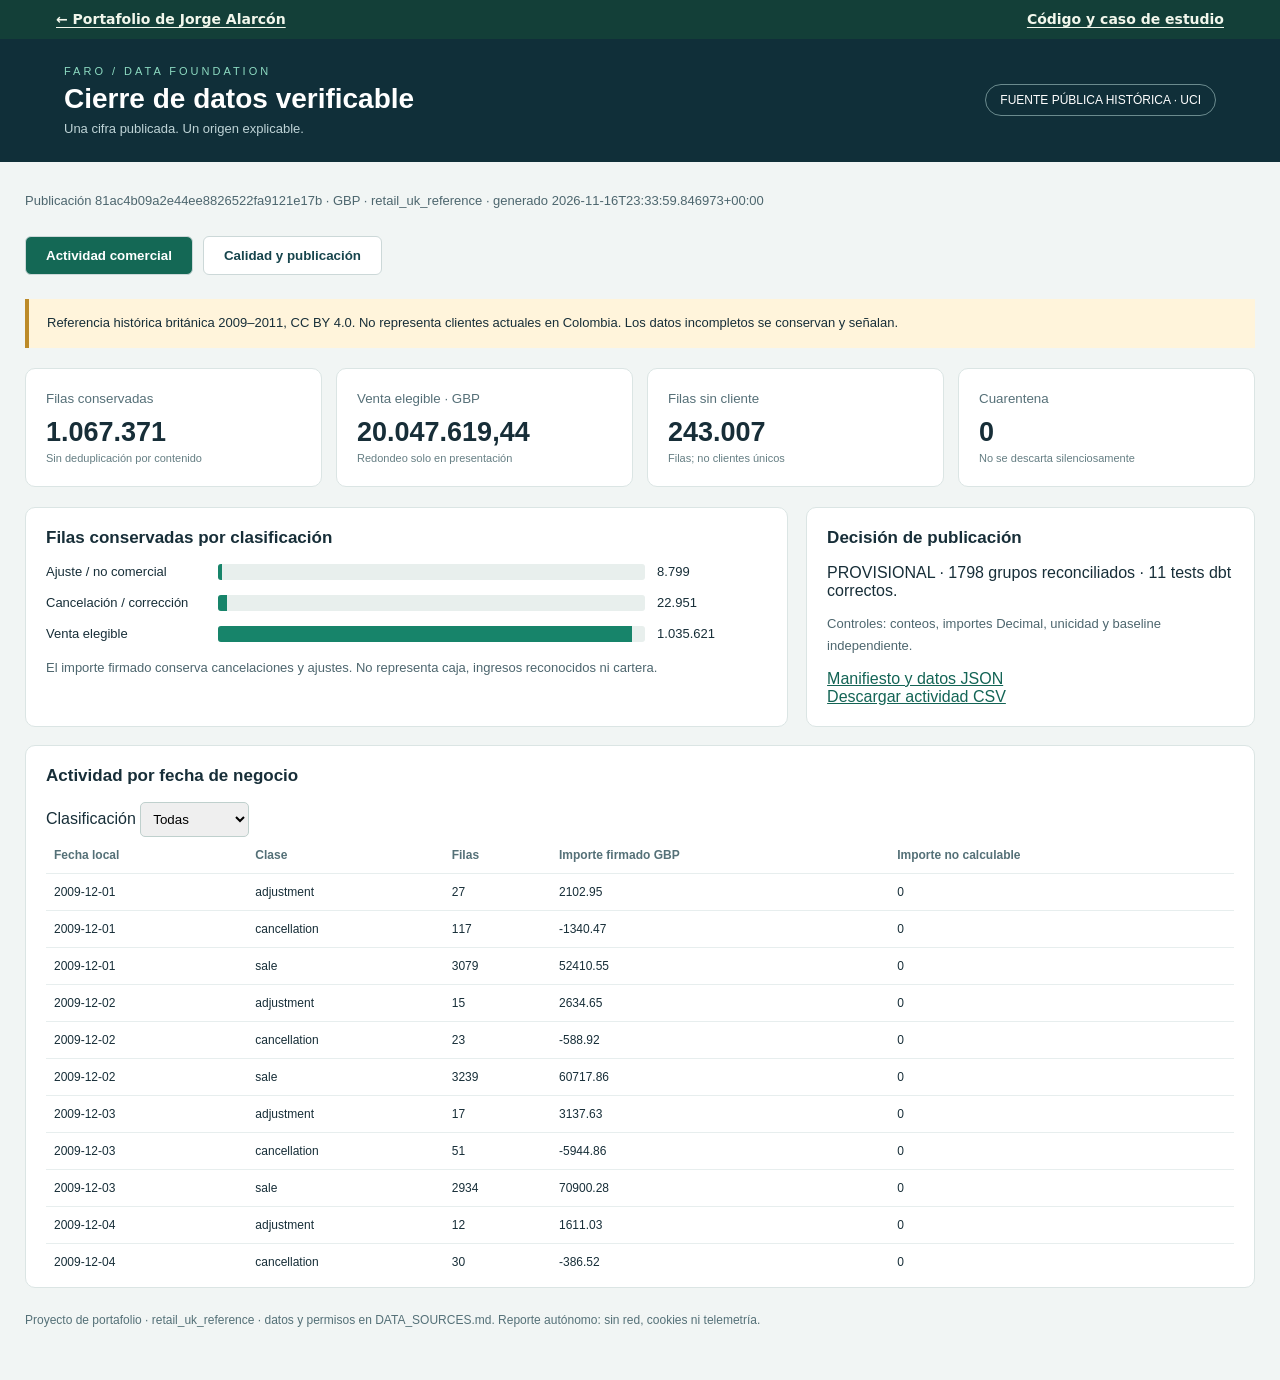
==== docs/cierre-de-ventas/index.html @ 2e0e3038 "Presenta el portafolio Faro con stack, casos e informes navegables" ====
<!doctype html><html lang="es"><head><meta charset="utf-8"><meta name="viewport" content="width=device-width,initial-scale=1">
<title>Faro · Cierre verificable</title><style>
:root{font-family:Inter,Segoe UI,sans-serif;color:#172e38;background:#f1f5f4}*{box-sizing:border-box}body{margin:0}header{background:#102f39;color:white;padding:26px 5vw;display:flex;justify-content:space-between;align-items:center}h1{font-size:28px;margin:6px 0}.eyebrow{letter-spacing:3px;font-size:11px;text-transform:uppercase;color:#8ddbc2}.badge{border:1px solid #6b8b8e;border-radius:20px;padding:8px 14px;font-size:12px}main{max-width:1280px;margin:28px auto;padding:0 25px}.meta{color:#4d666e;font-size:13px;line-height:1.7;overflow-wrap:anywhere}nav{display:flex;gap:10px;margin:24px 0}button{cursor:pointer;border:1px solid #ccd8d8;border-radius:6px;padding:11px 20px;background:white;color:#17454d;font-weight:600}button.active{background:#146855;color:white}.cards{display:grid;grid-template-columns:repeat(4,1fr);gap:14px;margin:20px 0}.card,.panel{background:white;border:1px solid #dbe5e4;border-radius:10px;padding:20px}.card small{color:#567078}.card strong{display:block;font-size:27px;margin-top:10px;font-variant-numeric:tabular-nums}.card span{font-size:11px;color:#657e83}.grid{display:grid;grid-template-columns:1.7fr 1fr;gap:18px}.panel h2{font-size:17px;margin:0 0 16px}.barrow{display:grid;grid-template-columns:160px 1fr 110px;gap:12px;align-items:center;margin:15px 0;font-size:13px}.bar{background:#e8efed;height:16px;border-radius:3px;overflow:hidden}.fill{background:#17846a;height:100%}table{width:100%;border-collapse:collapse;font-size:12px}td,th{text-align:left;border-bottom:1px solid #e7eeee;padding:11px 8px}th{color:#547077;font-weight:600}td{font-variant-numeric:tabular-nums}td.code{font-family:Consolas,monospace;font-size:11px;max-width:130px;overflow-wrap:anywhere}.notice{background:#fff4db;border-left:4px solid #bc8a28;padding:14px 18px;font-size:13px;line-height:1.6;margin:18px 0}.hidden{display:none}a{color:#136455}.scroll{overflow:auto;max-height:430px}footer{padding:25px 0;color:#547077;font-size:12px}select{padding:8px;border:1px solid #bfd0cd;border-radius:5px}.num{text-align:right}.good{color:#087452}.bad{color:#9b4319}@media(max-width:800px){.cards{grid-template-columns:1fr 1fr}.grid{grid-template-columns:1fr}header{display:block}.badge{display:inline-block;margin-top:10px}}
</style><style>.faro-portfolio-nav{display:flex;align-items:center;justify-content:space-between;gap:1rem;flex-wrap:wrap;background:#133f38;color:white;padding:.6rem max(1rem,calc((100% - 73rem)/2));font:600 14px/1.4 system-ui,sans-serif}.faro-portfolio-nav a{color:#f2f7ec;text-decoration:underline;text-underline-offset:.18em}@media(max-width:32rem){.cards{grid-template-columns:minmax(0,1fr)}.card{min-width:0;overflow-wrap:anywhere}}</style></head><body><div class="faro-portfolio-nav"><a href="../index.html">← Portafolio de Jorge Alarcón</a><a href="https://github.com/jorgealarcon07/faro-data-foundation">Código y caso de estudio</a></div><header><div><div class="eyebrow">Faro / Data Foundation</div><h1>Cierre de datos verificable</h1><div style="font-size:13px;color:#bed3d6">Una cifra publicada. Un origen explicable.</div></div><div class="badge" id="status"></div></header>
<main><div class="meta" id="meta"></div><nav><button class="active" id="tab-activity">Actividad comercial</button><button id="tab-quality">Calidad y publicación</button></nav><div class="notice" id="notice"></div><div class="cards" id="cards"></div>
<section id="activity"><div class="grid"><div class="panel"><h2>Filas conservadas por clasificación</h2><div id="bars"></div><p class="meta">El importe firmado conserva cancelaciones y ajustes. No representa caja, ingresos reconocidos ni cartera.</p></div><div class="panel"><h2>Decisión de publicación</h2><div id="decision"></div><p class="meta">Controles: conteos, importes Decimal, unicidad y baseline independiente.</p><a href="report.json">Manifiesto y datos JSON</a><br><a href="activity.csv">Descargar actividad CSV</a></div></div><div class="panel" style="margin-top:18px"><h2>Actividad por fecha de negocio</h2><label>Clasificación <select id="filter"><option value="">Todas</option><option>sale</option><option>cancellation</option><option>adjustment</option><option>quarantine</option></select></label><div class="scroll" id="activity-table"></div></div></section>
<section id="quality" class="hidden"><div class="grid"><div class="panel"><h2>Razones de clasificación</h2><div id="reasons"></div></div><div class="panel"><h2>Historial y recuperación</h2><div class="scroll" id="history"></div><p class="meta">Un fallo del candidato conserva la publicación anterior.</p><a href="quality.csv">Descargar calidad CSV</a></div></div><div class="panel" style="margin-top:18px"><h2>Trazabilidad de excepciones · muestra máxima de 50 filas</h2><p class="meta">Cada fila conserva hoja y número de origen. Consulta completa con <code>faro explain --row-id …</code>.</p><div class="scroll" id="examples"></div></div></section><footer>Proyecto de portafolio · retail_uk_reference · datos y permisos en DATA_SOURCES.md. Reporte autónomo: sin red, cookies ni telemetría.</footer></main>
<script id="payload" type="application/json">{"generated_at": "2026-11-16T23:33:59.846973+00:00", "namespace": "retail_uk_reference", "publication_run_id": "81ac4b09a2e44ee8826522fa9121e17b", "manifest": {"dbt": {"nodes": 18, "tests_passed": 11}, "rows": 1067371, "seed": null, "as_of": "2026-11-16T23:33:59.152484+00:00", "checks": {"rows": 1067371, "status": "provisional", "quarantine_rows": 0, "reconciled_groups": 1798, "known_signed_amount": "19287250.568", "unknown_customer_rows": 243007}, "run_id": "81ac4b09a2e44ee8826522fa9121e17b", "git_sha": "40288c44a44e96c234f8ed732d23452a918f2bbe", "timings": {"dbt_seconds": 11.759643599999436, "load_seconds": 0.15065649999996822, "baseline_seconds": 0.0035688999996636994, "validation_seconds": 2.9091809000001376}, "interval": {"end": "2010-12-08", "start": "2010-12-01"}, "data_kind": "public_real_historical", "code_sha256": "8cea02f4c59e8c621442c0124a957dd6b9ebaae290c40b7c157ffa85ffab617a", "data_sha256": "2cda5344fa929f4a025ee85f6639a1d464eed2fcc4adf3e317263880786a53b6", "environment": {"python": "3.12.14", "packages": {"psycopg": "3.3.9", "pyarrow": "26.0.1", "dbt-core": "1.12.7", "openpyxl": "3.1.5", "dbt-postgres": "1.11.0"}, "platform": "Windows-11-10.0.26200-SP0"}, "dataset_sha256": "bcbe73b35f5b7babf197fb0cb983a11f5d9ff929078d4aa53d171b1f2df2e980", "elapsed_seconds": 20.099470300000576, "source_metadata": {"rows": 1067371, "seed": null, "data_kind": "public_real_historical", "source_path": "C:\\Users\\jorge\\Documents\\Codex\\2026-11-11\\investiga-profundamente-el-mercado-laboral-actual\\outputs\\faro-data-foundation\\data\\online_retail_II.xlsx", "parquet_path": "C:\\Users\\jorge\\Documents\\Codex\\2026-11-11\\investiga-profundamente-el-mercado-laboral-actual\\outputs\\faro-data-foundation\\data\\prepared\\bcbe73b35f5b7babf197fb0cb983a11f5d9ff929078d4aa53d171b1f2df2e980\\raw.parquet", "dataset_sha256": "bcbe73b35f5b7babf197fb0cb983a11f5d9ff929078d4aa53d171b1f2df2e980", "parquet_sha256": "ed2213896e48a753aa33ae79452b8ae4895ea6384ad10827b9a9d7133e95f848", "source_namespace": "retail_uk_reference"}, "contract_version": "1.0.0", "contracts_sha256": "7a92a2a53f8ad239e3c967846fdfed9b8ef83b40a5a577e1710e1a8e2c07278e", "source_namespace": "retail_uk_reference", "peak_python_tree_rss_bytes": 744181760}, "activity": [{"source_namespace": "retail_uk_reference", "data_kind": "public_real_historical", "currency": "GBP", "business_date": "2009-12-01", "record_class": "adjustment", "row_count": 27, "signed_amount": "2102.95", "unknown_amount_rows": 0, "publication_run_id": "81ac4b09a2e44ee8826522fa9121e17b"}, {"source_namespace": "retail_uk_reference", "data_kind": "public_real_historical", "currency": "GBP", "business_date": "2009-12-01", "record_class": "cancellation", "row_count": 117, "signed_amount": "-1340.47", "unknown_amount_rows": 0, "publication_run_id": "81ac4b09a2e44ee8826522fa9121e17b"}, {"source_namespace": "retail_uk_reference", "data_kind": "public_real_historical", "currency": "GBP", "business_date": "2009-12-01", "record_class": "sale", "row_count": 3079, "signed_amount": "52410.55", "unknown_amount_rows": 0, "publication_run_id": "81ac4b09a2e44ee8826522fa9121e17b"}, {"source_namespace": "retail_uk_reference", "data_kind": "public_real_historical", "currency": "GBP", "business_date": "2009-12-02", "record_class": "adjustment", "row_count": 15, "signed_amount": "2634.65", "unknown_amount_rows": 0, "publication_run_id": "81ac4b09a2e44ee8826522fa9121e17b"}, {"source_namespace": "retail_uk_reference", "data_kind": "public_real_historical", "currency": "GBP", "business_date": "2009-12-02", "record_class": "cancellation", "row_count": 23, "signed_amount": "-588.92", "unknown_amount_rows": 0, "publication_run_id": "81ac4b09a2e44ee8826522fa9121e17b"}, {"source_namespace": "retail_uk_reference", "data_kind": "public_real_historical", "currency": "GBP", "business_date": "2009-12-02", "record_class": "sale", "row_count": 3239, "signed_amount": "60717.86", "unknown_amount_rows": 0, "publication_run_id": "81ac4b09a2e44ee8826522fa9121e17b"}, {"source_namespace": "retail_uk_reference", "data_kind": "public_real_historical", "currency": "GBP", "business_date": "2009-12-03", "record_class": "adjustment", "row_count": 17, "signed_amount": "3137.63", "unknown_amount_rows": 0, "publication_run_id": "81ac4b09a2e44ee8826522fa9121e17b"}, {"source_namespace": "retail_uk_reference", "data_kind": "public_real_historical", "currency": "GBP", "business_date": "2009-12-03", "record_class": "cancellation", "row_count": 51, "signed_amount": "-5944.86", "unknown_amount_rows": 0, "publication_run_id": "81ac4b09a2e44ee8826522fa9121e17b"}, {"source_namespace": "retail_uk_reference", "data_kind": "public_real_historical", "currency": "GBP", "business_date": "2009-12-03", "record_class": "sale", "row_count": 2934, "signed_amount": "70900.28", "unknown_amount_rows": 0, "publication_run_id": "81ac4b09a2e44ee8826522fa9121e17b"}, {"source_namespace": "retail_uk_reference", "data_kind": "public_real_historical", "currency": "GBP", "business_date": "2009-12-04", "record_class": "adjustment", "row_count": 12, "signed_amount": "1611.03", "unknown_amount_rows": 0, "publication_run_id": "81ac4b09a2e44ee8826522fa9121e17b"}, {"source_namespace": "retail_uk_reference", "data_kind": "public_real_historical", "currency": "GBP", "business_date": "2009-12-04", "record_class": "cancellation", "row_count": 30, "signed_amount": "-386.52", "unknown_amount_rows": 0, "publication_run_id": "81ac4b09a2e44ee8826522fa9121e17b"}, {"source_namespace": "retail_uk_reference", "data_kind": "public_real_historical", "currency": "GBP", "business_date": "2009-12-04", "record_class": "sale", "row_count": 2517, "signed_amount": "39121.89", "unknown_amount_rows": 0, "publication_run_id": "81ac4b09a2e44ee8826522fa9121e17b"}, {"source_namespace": "retail_uk_reference", "data_kind": "public_real_historical", "currency": "GBP", "business_date": "2009-12-05", "record_class": "adjustment", "row_count": 5, "signed_amount": "175.50", "unknown_amount_rows": 0, "publication_run_id": "81ac4b09a2e44ee8826522fa9121e17b"}, {"source_namespace": "retail_uk_reference", "data_kind": "public_real_historical", "currency": "GBP", "business_date": "2009-12-05", "record_class": "cancellation", "row_count": 2, "signed_amount": "0", "unknown_amount_rows": 0, "publication_run_id": "81ac4b09a2e44ee8826522fa9121e17b"}, {"source_namespace": "retail_uk_reference", "data_kind": "public_real_historical", "currency": "GBP", "business_date": "2009-12-05", "record_class": "sale", "row_count": 395, "signed_amount": "9627.55", "unknown_amount_rows": 0, "publication_run_id": "81ac4b09a2e44ee8826522fa9121e17b"}, {"source_namespace": "retail_uk_reference", "data_kind": "public_real_historical", "currency": "GBP", "business_date": "2009-12-06", "record_class": "adjustment", "row_count": 15, "signed_amount": "405.65", "unknown_amount_rows": 0, "publication_run_id": "81ac4b09a2e44ee8826522fa9121e17b"}, {"source_namespace": "retail_uk_reference", "data_kind": "public_real_historical", "currency": "GBP", "business_date": "2009-12-06", "record_class": "cancellation", "row_count": 31, "signed_amount": "-296.44", "unknown_amount_rows": 0, "publication_run_id": "81ac4b09a2e44ee8826522fa9121e17b"}, {"source_namespace": "retail_uk_reference", "data_kind": "public_real_historical", "currency": "GBP", "business_date": "2009-12-06", "record_class": "sale", "row_count": 1896, "signed_amount": "24207.99", "unknown_amount_rows": 0, "publication_run_id": "81ac4b09a2e44ee8826522fa9121e17b"}, {"source_namespace": "retail_uk_reference", "data_kind": "public_real_historical", "currency": "GBP", "business_date": "2009-12-07", "record_class": "adjustment", "row_count": 23, "signed_amount": "2319.53", "unknown_amount_rows": 0, "publication_run_id": "81ac4b09a2e44ee8826522fa9121e17b"}, {"source_namespace": "retail_uk_reference", "data_kind": "public_real_historical", "currency": "GBP", "business_date": "2009-12-07", "record_class": "cancellation", "row_count": 41, "signed_amount": "-746.33", "unknown_amount_rows": 0, "publication_run_id": "81ac4b09a2e44ee8826522fa9121e17b"}, {"source_namespace": "retail_uk_reference", "data_kind": "public_real_historical", "currency": "GBP", "business_date": "2009-12-07", "record_class": "sale", "row_count": 2805, "signed_amount": "42763.82", "unknown_amount_rows": 0, "publication_run_id": "81ac4b09a2e44ee8826522fa9121e17b"}, {"source_namespace": "retail_uk_reference", "data_kind": "public_real_historical", "currency": "GBP", "business_date": "2009-12-08", "record_class": "adjustment", "row_count": 23, "signed_amount": "1448.07", "unknown_amount_rows": 0, "publication_run_id": "81ac4b09a2e44ee8826522fa9121e17b"}, {"source_namespace": "retail_uk_reference", "data_kind": "public_real_historical", "currency": "GBP", "business_date": "2009-12-08", "record_class": "cancellation", "row_count": 248, "signed_amount": "-5774.09", "unknown_amount_rows": 0, "publication_run_id": "81ac4b09a2e44ee8826522fa9121e17b"}, {"source_namespace": "retail_uk_reference", "data_kind": "public_real_historical", "currency": "GBP", "business_date": "2009-12-08", "record_class": "sale", "row_count": 2169, "signed_amount": "48069.16", "unknown_amount_rows": 0, "publication_run_id": "81ac4b09a2e44ee8826522fa9121e17b"}, {"source_namespace": "retail_uk_reference", "data_kind": "public_real_historical", "currency": "GBP", "business_date": "2009-12-09", "record_class": "adjustment", "row_count": 18, "signed_amount": "1693.85", "unknown_amount_rows": 0, "publication_run_id": "81ac4b09a2e44ee8826522fa9121e17b"}, {"source_namespace": "retail_uk_reference", "data_kind": "public_real_historical", "currency": "GBP", "business_date": "2009-12-09", "record_class": "cancellation", "row_count": 29, "signed_amount": "-219.54", "unknown_amount_rows": 0, "publication_run_id": "81ac4b09a2e44ee8826522fa9121e17b"}, {"source_namespace": "retail_uk_reference", "data_kind": "public_real_historical", "currency": "GBP", "business_date": "2009-12-09", "record_class": "sale", "row_count": 2423, "signed_amount": "38922.24", "unknown_amount_rows": 0, "publication_run_id": "81ac4b09a2e44ee8826522fa9121e17b"}, {"source_namespace": "retail_uk_reference", "data_kind": "public_real_historical", "currency": "GBP", "business_date": "2009-12-10", "record_class": "adjustment", "row_count": 16, "signed_amount": "2693.79", "unknown_amount_rows": 0, "publication_run_id": "81ac4b09a2e44ee8826522fa9121e17b"}, {"source_namespace": "retail_uk_reference", "data_kind": "public_real_historical", "currency": "GBP", "business_date": "2009-12-10", "record_class": "cancellation", "row_count": 89, "signed_amount": "-1099.63", "unknown_amount_rows": 0, "publication_run_id": "81ac4b09a2e44ee8826522fa9121e17b"}, {"source_namespace": "retail_uk_reference", "data_kind": "public_real_historical", "currency": "GBP", "business_date": "2009-12-10", "record_class": "sale", "row_count": 2387, "signed_amount": "41748.32", "unknown_amount_rows": 0, "publication_run_id": "81ac4b09a2e44ee8826522fa9121e17b"}, {"source_namespace": "retail_uk_reference", "data_kind": "public_real_historical", "currency": "GBP", "business_date": "2009-12-11", "record_class": "adjustment", "row_count": 9, "signed_amount": "2141.05", "unknown_amount_rows": 0, "publication_run_id": "81ac4b09a2e44ee8826522fa9121e17b"}, {"source_namespace": "retail_uk_reference", "data_kind": "public_real_historical", "currency": "GBP", "business_date": "2009-12-11", "record_class": "cancellation", "row_count": 103, "signed_amount": "-1234.68", "unknown_amount_rows": 0, "publication_run_id": "81ac4b09a2e44ee8826522fa9121e17b"}, {"source_namespace": "retail_uk_reference", "data_kind": "public_real_historical", "currency": "GBP", "business_date": "2009-12-11", "record_class": "sale", "row_count": 1430, "signed_amount": "37518.55", "unknown_amount_rows": 0, "publication_run_id": "81ac4b09a2e44ee8826522fa9121e17b"}, {"source_namespace": "retail_uk_reference", "data_kind": "public_real_historical", "currency": "GBP", "business_date": "2009-12-13", "record_class": "adjustment", "row_count": 14, "signed_amount": "542.30", "unknown_amount_rows": 0, "publication_run_id": "81ac4b09a2e44ee8826522fa9121e17b"}, {"source_namespace": "retail_uk_reference", "data_kind": "public_real_historical", "currency": "GBP", "business_date": "2009-12-13", "record_class": "cancellation", "row_count": 9, "signed_amount": "-247.10", "unknown_amount_rows": 0, "publication_run_id": "81ac4b09a2e44ee8826522fa9121e17b"}, {"source_namespace": "retail_uk_reference", "data_kind": "public_real_historical", "currency": "GBP", "business_date": "2009-12-13", "record_class": "sale", "row_count": 1753, "signed_amount": "21770.79", "unknown_amount_rows": 0, "publication_run_id": "81ac4b09a2e44ee8826522fa9121e17b"}, {"source_namespace": "retail_uk_reference", "data_kind": "public_real_historical", "currency": "GBP", "business_date": "2009-12-14", "record_class": "adjustment", "row_count": 25, "signed_amount": "3552.89", "unknown_amount_rows": 0, "publication_run_id": "81ac4b09a2e44ee8826522fa9121e17b"}, {"source_namespace": "retail_uk_reference", "data_kind": "public_real_historical", "currency": "GBP", "business_date": "2009-12-14", "record_class": "cancellation", "row_count": 51, "signed_amount": "-429.42", "unknown_amount_rows": 0, "publication_run_id": "81ac4b09a2e44ee8826522fa9121e17b"}, {"source_namespace": "retail_uk_reference", "data_kind": "public_real_historical", "currency": "GBP", "business_date": "2009-12-14", "record_class": "sale", "row_count": 4041, "signed_amount": "69774.77", "unknown_amount_rows": 0, "publication_run_id": "81ac4b09a2e44ee8826522fa9121e17b"}, {"source_namespace": "retail_uk_reference", "data_kind": "public_real_historical", "currency": "GBP", "business_date": "2009-12-15", "record_class": "adjustment", "row_count": 19, "signed_amount": "2324.42", "unknown_amount_rows": 0, "publication_run_id": "81ac4b09a2e44ee8826522fa9121e17b"}, {"source_namespace": "retail_uk_reference", "data_kind": "public_real_historical", "currency": "GBP", "business_date": "2009-12-15", "record_class": "cancellation", "row_count": 28, "signed_amount": "-2703.58", "unknown_amount_rows": 0, "publication_run_id": "81ac4b09a2e44ee8826522fa9121e17b"}, {"source_namespace": "retail_uk_reference", "data_kind": "public_real_historical", "currency": "GBP", "business_date": "2009-12-15", "record_class": "sale", "row_count": 1957, "signed_amount": "48015.82", "unknown_amount_rows": 0, "publication_run_id": "81ac4b09a2e44ee8826522fa9121e17b"}, {"source_namespace": "retail_uk_reference", "data_kind": "public_real_historical", "currency": "GBP", "business_date": "2009-12-16", "record_class": "adjustment", "row_count": 13, "signed_amount": "2814.53", "unknown_amount_rows": 0, "publication_run_id": "81ac4b09a2e44ee8826522fa9121e17b"}, {"source_namespace": "retail_uk_reference", "data_kind": "public_real_historical", "currency": "GBP", "business_date": "2009-12-16", "record_class": "cancellation", "row_count": 9, "signed_amount": "-111.05", "unknown_amount_rows": 0, "publication_run_id": "81ac4b09a2e44ee8826522fa9121e17b"}, {"source_namespace": "retail_uk_reference", "data_kind": "public_real_historical", "currency": "GBP", "business_date": "2009-12-16", "record_class": "sale", "row_count": 3194, "signed_amount": "49977.72", "unknown_amount_rows": 0, "publication_run_id": "81ac4b09a2e44ee8826522fa9121e17b"}, {"source_namespace": "retail_uk_reference", "data_kind": "public_real_historical", "currency": "GBP", "business_date": "2009-12-17", "record_class": "adjustment", "row_count": 13, "signed_amount": "1013.95", "unknown_amount_rows": 0, "publication_run_id": "81ac4b09a2e44ee8826522fa9121e17b"}, {"source_namespace": "retail_uk_reference", "data_kind": "public_real_historical", "currency": "GBP", "business_date": "2009-12-17", "record_class": "cancellation", "row_count": 98, "signed_amount": "-1921.68", "unknown_amount_rows": 0, "publication_run_id": "81ac4b09a2e44ee8826522fa9121e17b"}, {"source_namespace": "retail_uk_reference", "data_kind": "public_real_historical", "currency": "GBP", "business_date": "2009-12-17", "record_class": "sale", "row_count": 1854, "signed_amount": "30225.52", "unknown_amount_rows": 0, "publication_run_id": "81ac4b09a2e44ee8826522fa9121e17b"}, {"source_namespace": "retail_uk_reference", "data_kind": "public_real_historical", "currency": "GBP", "business_date": "2009-12-18", "record_class": "adjustment", "row_count": 19, "signed_amount": "1698.85", "unknown_amount_rows": 0, "publication_run_id": "81ac4b09a2e44ee8826522fa9121e17b"}, {"source_namespace": "retail_uk_reference", "data_kind": "public_real_historical", "currency": "GBP", "business_date": "2009-12-18", "record_class": "cancellation", "row_count": 23, "signed_amount": "-217.01", "unknown_amount_rows": 0, "publication_run_id": "81ac4b09a2e44ee8826522fa9121e17b"}, {"source_namespace": "retail_uk_reference", "data_kind": "public_real_historical", "currency": "GBP", "business_date": "2009-12-18", "record_class": "sale", "row_count": 2015, "signed_amount": "40889.24", "unknown_amount_rows": 0, "publication_run_id": "81ac4b09a2e44ee8826522fa9121e17b"}, {"source_namespace": "retail_uk_reference", "data_kind": "public_real_historical", "currency": "GBP", "business_date": "2009-12-20", "record_class": "adjustment", "row_count": 6, "signed_amount": "309.25", "unknown_amount_rows": 0, "publication_run_id": "81ac4b09a2e44ee8826522fa9121e17b"}, {"source_namespace": "retail_uk_reference", "data_kind": "public_real_historical", "currency": "GBP", "business_date": "2009-12-20", "record_class": "cancellation", "row_count": 9, "signed_amount": "-115.45", "unknown_amount_rows": 0, "publication_run_id": "81ac4b09a2e44ee8826522fa9121e17b"}, {"source_namespace": "retail_uk_reference", "data_kind": "public_real_historical", "currency": "GBP", "business_date": "2009-12-20", "record_class": "sale", "row_count": 622, "signed_amount": "11141.43", "unknown_amount_rows": 0, "publication_run_id": "81ac4b09a2e44ee8826522fa9121e17b"}, {"source_namespace": "retail_uk_reference", "data_kind": "public_real_historical", "currency": "GBP", "business_date": "2009-12-21", "record_class": "adjustment", "row_count": 9, "signed_amount": "751.41", "unknown_amount_rows": 0, "publication_run_id": "81ac4b09a2e44ee8826522fa9121e17b"}, {"source_namespace": "retail_uk_reference", "data_kind": "public_real_historical", "currency": "GBP", "business_date": "2009-12-21", "record_class": "cancellation", "row_count": 25, "signed_amount": "-1791.77", "unknown_amount_rows": 0, "publication_run_id": "81ac4b09a2e44ee8826522fa9121e17b"}, {"source_namespace": "retail_uk_reference", "data_kind": "public_real_historical", "currency": "GBP", "business_date": "2009-12-21", "record_class": "sale", "row_count": 611, "signed_amount": "15616.43", "unknown_amount_rows": 0, "publication_run_id": "81ac4b09a2e44ee8826522fa9121e17b"}, {"source_namespace": "retail_uk_reference", "data_kind": "public_real_historical", "currency": "GBP", "business_date": "2009-12-22", "record_class": "adjustment", "row_count": 158, "signed_amount": "3076.21", "unknown_amount_rows": 0, "publication_run_id": "81ac4b09a2e44ee8826522fa9121e17b"}, {"source_namespace": "retail_uk_reference", "data_kind": "public_real_historical", "currency": "GBP", "business_date": "2009-12-22", "record_class": "cancellation", "row_count": 76, "signed_amount": "-541.69", "unknown_amount_rows": 0, "publication_run_id": "81ac4b09a2e44ee8826522fa9121e17b"}, {"source_namespace": "retail_uk_reference", "data_kind": "public_real_historical", "currency": "GBP", "business_date": "2009-12-22", "record_class": "sale", "row_count": 1819, "signed_amount": "24947.22", "unknown_amount_rows": 0, "publication_run_id": "81ac4b09a2e44ee8826522fa9121e17b"}, {"source_namespace": "retail_uk_reference", "data_kind": "public_real_historical", "currency": "GBP", "business_date": "2009-12-23", "record_class": "adjustment", "row_count": 4, "signed_amount": "228.15", "unknown_amount_rows": 0, "publication_run_id": "81ac4b09a2e44ee8826522fa9121e17b"}, {"source_namespace": "retail_uk_reference", "data_kind": "public_real_historical", "currency": "GBP", "business_date": "2009-12-23", "record_class": "cancellation", "row_count": 13, "signed_amount": "-128.42", "unknown_amount_rows": 0, "publication_run_id": "81ac4b09a2e44ee8826522fa9121e17b"}, {"source_namespace": "retail_uk_reference", "data_kind": "public_real_historical", "currency": "GBP", "business_date": "2009-12-23", "record_class": "sale", "row_count": 523, "signed_amount": "10642.95", "unknown_amount_rows": 0, "publication_run_id": "81ac4b09a2e44ee8826522fa9121e17b"}, {"source_namespace": "retail_uk_reference", "data_kind": "public_real_historical", "currency": "GBP", "business_date": "2010-01-04", "record_class": "adjustment", "row_count": 33, "signed_amount": "83.90", "unknown_amount_rows": 0, "publication_run_id": "81ac4b09a2e44ee8826522fa9121e17b"}, {"source_namespace": "retail_uk_reference", "data_kind": "public_real_historical", "currency": "GBP", "business_date": "2010-01-04", "record_class": "cancellation", "row_count": 34, "signed_amount": "-280.65", "unknown_amount_rows": 0, "publication_run_id": "81ac4b09a2e44ee8826522fa9121e17b"}, {"source_namespace": "retail_uk_reference", "data_kind": "public_real_historical", "currency": "GBP", "business_date": "2010-01-04", "record_class": "sale", "row_count": 601, "signed_amount": "13397.35", "unknown_amount_rows": 0, "publication_run_id": "81ac4b09a2e44ee8826522fa9121e17b"}, {"source_namespace": "retail_uk_reference", "data_kind": "public_real_historical", "currency": "GBP", "business_date": "2010-01-05", "record_class": "adjustment", "row_count": 1, "signed_amount": "0", "unknown_amount_rows": 0, "publication_run_id": "81ac4b09a2e44ee8826522fa9121e17b"}, {"source_namespace": "retail_uk_reference", "data_kind": "public_real_historical", "currency": "GBP", "business_date": "2010-01-05", "record_class": "cancellation", "row_count": 27, "signed_amount": "-96.95", "unknown_amount_rows": 0, "publication_run_id": "81ac4b09a2e44ee8826522fa9121e17b"}, {"source_namespace": "retail_uk_reference", "data_kind": "public_real_historical", "currency": "GBP", "business_date": "2010-01-05", "record_class": "sale", "row_count": 910, "signed_amount": "19199.29", "unknown_amount_rows": 0, "publication_run_id": "81ac4b09a2e44ee8826522fa9121e17b"}, {"source_namespace": "retail_uk_reference", "data_kind": "public_real_historical", "currency": "GBP", "business_date": "2010-01-06", "record_class": "adjustment", "row_count": 4, "signed_amount": "140.50", "unknown_amount_rows": 0, "publication_run_id": "81ac4b09a2e44ee8826522fa9121e17b"}, {"source_namespace": "retail_uk_reference", "data_kind": "public_real_historical", "currency": "GBP", "business_date": "2010-01-06", "record_class": "sale", "row_count": 290, "signed_amount": "8605.68", "unknown_amount_rows": 0, "publication_run_id": "81ac4b09a2e44ee8826522fa9121e17b"}, {"source_namespace": "retail_uk_reference", "data_kind": "public_real_historical", "currency": "GBP", "business_date": "2010-01-07", "record_class": "adjustment", "row_count": 10, "signed_amount": "212.35", "unknown_amount_rows": 0, "publication_run_id": "81ac4b09a2e44ee8826522fa9121e17b"}, {"source_namespace": "retail_uk_reference", "data_kind": "public_real_historical", "currency": "GBP", "business_date": "2010-01-07", "record_class": "cancellation", "row_count": 78, "signed_amount": "-777.82", "unknown_amount_rows": 0, "publication_run_id": "81ac4b09a2e44ee8826522fa9121e17b"}, {"source_namespace": "retail_uk_reference", "data_kind": "public_real_historical", "currency": "GBP", "business_date": "2010-01-07", "record_class": "sale", "row_count": 977, "signed_amount": "72873.39", "unknown_amount_rows": 0, "publication_run_id": "81ac4b09a2e44ee8826522fa9121e17b"}, {"source_namespace": "retail_uk_reference", "data_kind": "public_real_historical", "currency": "GBP", "business_date": "2010-01-08", "record_class": "adjustment", "row_count": 10, "signed_amount": "3873.74", "unknown_amount_rows": 0, "publication_run_id": "81ac4b09a2e44ee8826522fa9121e17b"}, {"source_namespace": "retail_uk_reference", "data_kind": "public_real_historical", "currency": "GBP", "business_date": "2010-01-08", "record_class": "cancellation", "row_count": 7, "signed_amount": "-802.42", "unknown_amount_rows": 0, "publication_run_id": "81ac4b09a2e44ee8826522fa9121e17b"}, {"source_namespace": "retail_uk_reference", "data_kind": "public_real_historical", "currency": "GBP", "business_date": "2010-01-08", "record_class": "sale", "row_count": 702, "signed_amount": "26445.31", "unknown_amount_rows": 0, "publication_run_id": "81ac4b09a2e44ee8826522fa9121e17b"}, {"source_namespace": "retail_uk_reference", "data_kind": "public_real_historical", "currency": "GBP", "business_date": "2010-01-10", "record_class": "adjustment", "row_count": 2, "signed_amount": "1597.00", "unknown_amount_rows": 0, "publication_run_id": "81ac4b09a2e44ee8826522fa9121e17b"}, {"source_namespace": "retail_uk_reference", "data_kind": "public_real_historical", "currency": "GBP", "business_date": "2010-01-10", "record_class": "cancellation", "row_count": 4, "signed_amount": "-168.68", "unknown_amount_rows": 0, "publication_run_id": "81ac4b09a2e44ee8826522fa9121e17b"}, {"source_namespace": "retail_uk_reference", "data_kind": "public_real_historical", "currency": "GBP", "business_date": "2010-01-10", "record_class": "sale", "row_count": 698, "signed_amount": "22091.60", "unknown_amount_rows": 0, "publication_run_id": "81ac4b09a2e44ee8826522fa9121e17b"}, {"source_namespace": "retail_uk_reference", "data_kind": "public_real_historical", "currency": "GBP", "business_date": "2010-01-11", "record_class": "adjustment", "row_count": 22, "signed_amount": "3957.00", "unknown_amount_rows": 0, "publication_run_id": "81ac4b09a2e44ee8826522fa9121e17b"}, {"source_namespace": "retail_uk_reference", "data_kind": "public_real_historical", "currency": "GBP", "business_date": "2010-01-11", "record_class": "cancellation", "row_count": 24, "signed_amount": "-394.87", "unknown_amount_rows": 0, "publication_run_id": "81ac4b09a2e44ee8826522fa9121e17b"}, {"source_namespace": "retail_uk_reference", "data_kind": "public_real_historical", "currency": "GBP", "business_date": "2010-01-11", "record_class": "sale", "row_count": 2642, "signed_amount": "33930.26", "unknown_amount_rows": 0, "publication_run_id": "81ac4b09a2e44ee8826522fa9121e17b"}, {"source_namespace": "retail_uk_reference", "data_kind": "public_real_historical", "currency": "GBP", "business_date": "2010-01-12", "record_class": "adjustment", "row_count": 10, "signed_amount": "688.61", "unknown_amount_rows": 0, "publication_run_id": "81ac4b09a2e44ee8826522fa9121e17b"}, {"source_namespace": "retail_uk_reference", "data_kind": "public_real_historical", "currency": "GBP", "business_date": "2010-01-12", "record_class": "cancellation", "row_count": 26, "signed_amount": "-165.70", "unknown_amount_rows": 0, "publication_run_id": "81ac4b09a2e44ee8826522fa9121e17b"}, {"source_namespace": "retail_uk_reference", "data_kind": "public_real_historical", "currency": "GBP", "business_date": "2010-01-12", "record_class": "sale", "row_count": 1071, "signed_amount": "40167.92", "unknown_amount_rows": 0, "publication_run_id": "81ac4b09a2e44ee8826522fa9121e17b"}, {"source_namespace": "retail_uk_reference", "data_kind": "public_real_historical", "currency": "GBP", "business_date": "2010-01-13", "record_class": "adjustment", "row_count": 21, "signed_amount": "2726.31", "unknown_amount_rows": 0, "publication_run_id": "81ac4b09a2e44ee8826522fa9121e17b"}, {"source_namespace": "retail_uk_reference", "data_kind": "public_real_historical", "currency": "GBP", "business_date": "2010-01-13", "record_class": "cancellation", "row_count": 51, "signed_amount": "-3089.14", "unknown_amount_rows": 0, "publication_run_id": "81ac4b09a2e44ee8826522fa9121e17b"}, {"source_namespace": "retail_uk_reference", "data_kind": "public_real_historical", "currency": "GBP", "business_date": "2010-01-13", "record_class": "sale", "row_count": 1572, "signed_amount": "19762.76", "unknown_amount_rows": 0, "publication_run_id": "81ac4b09a2e44ee8826522fa9121e17b"}, {"source_namespace": "retail_uk_reference", "data_kind": "public_real_historical", "currency": "GBP", "business_date": "2010-01-14", "record_class": "adjustment", "row_count": 19, "signed_amount": "1455.67", "unknown_amount_rows": 0, "publication_run_id": "81ac4b09a2e44ee8826522fa9121e17b"}, {"source_namespace": "retail_uk_reference", "data_kind": "public_real_historical", "currency": "GBP", "business_date": "2010-01-14", "record_class": "cancellation", "row_count": 58, "signed_amount": "-3129.45", "unknown_amount_rows": 0, "publication_run_id": "81ac4b09a2e44ee8826522fa9121e17b"}, {"source_namespace": "retail_uk_reference", "data_kind": "public_real_historical", "currency": "GBP", "business_date": "2010-01-14", "record_class": "sale", "row_count": 2153, "signed_amount": "30217.06", "unknown_amount_rows": 0, "publication_run_id": "81ac4b09a2e44ee8826522fa9121e17b"}, {"source_namespace": "retail_uk_reference", "data_kind": "public_real_historical", "currency": "GBP", "business_date": "2010-01-15", "record_class": "adjustment", "row_count": 13, "signed_amount": "359.70", "unknown_amount_rows": 0, "publication_run_id": "81ac4b09a2e44ee8826522fa9121e17b"}, {"source_namespace": "retail_uk_reference", "data_kind": "public_real_historical", "currency": "GBP", "business_date": "2010-01-15", "record_class": "cancellation", "row_count": 16, "signed_amount": "-217.35", "unknown_amount_rows": 0, "publication_run_id": "81ac4b09a2e44ee8826522fa9121e17b"}, {"source_namespace": "retail_uk_reference", "data_kind": "public_real_historical", "currency": "GBP", "business_date": "2010-01-15", "record_class": "sale", "row_count": 633, "signed_amount": "13156.19", "unknown_amount_rows": 0, "publication_run_id": "81ac4b09a2e44ee8826522fa9121e17b"}, {"source_namespace": "retail_uk_reference", "data_kind": "public_real_historical", "currency": "GBP", "business_date": "2010-01-17", "record_class": "adjustment", "row_count": 6, "signed_amount": "136.35", "unknown_amount_rows": 0, "publication_run_id": "81ac4b09a2e44ee8826522fa9121e17b"}, {"source_namespace": "retail_uk_reference", "data_kind": "public_real_historical", "currency": "GBP", "business_date": "2010-01-17", "record_class": "cancellation", "row_count": 2, "signed_amount": "-12.30", "unknown_amount_rows": 0, "publication_run_id": "81ac4b09a2e44ee8826522fa9121e17b"}, {"source_namespace": "retail_uk_reference", "data_kind": "public_real_historical", "currency": "GBP", "business_date": "2010-01-17", "record_class": "sale", "row_count": 1108, "signed_amount": "17441.89", "unknown_amount_rows": 0, "publication_run_id": "81ac4b09a2e44ee8826522fa9121e17b"}, {"source_namespace": "retail_uk_reference", "data_kind": "public_real_historical", "currency": "GBP", "business_date": "2010-01-18", "record_class": "adjustment", "row_count": 8, "signed_amount": "1188.97", "unknown_amount_rows": 0, "publication_run_id": "81ac4b09a2e44ee8826522fa9121e17b"}, {"source_namespace": "retail_uk_reference", "data_kind": "public_real_historical", "currency": "GBP", "business_date": "2010-01-18", "record_class": "cancellation", "row_count": 18, "signed_amount": "-108.33", "unknown_amount_rows": 0, "publication_run_id": "81ac4b09a2e44ee8826522fa9121e17b"}, {"source_namespace": "retail_uk_reference", "data_kind": "public_real_historical", "currency": "GBP", "business_date": "2010-01-18", "record_class": "sale", "row_count": 1882, "signed_amount": "20262.59", "unknown_amount_rows": 0, "publication_run_id": "81ac4b09a2e44ee8826522fa9121e17b"}, {"source_namespace": "retail_uk_reference", "data_kind": "public_real_historical", "currency": "GBP", "business_date": "2010-01-19", "record_class": "adjustment", "row_count": 11, "signed_amount": "1933.801", "unknown_amount_rows": 0, "publication_run_id": "81ac4b09a2e44ee8826522fa9121e17b"}, {"source_namespace": "retail_uk_reference", "data_kind": "public_real_historical", "currency": "GBP", "business_date": "2010-01-19", "record_class": "cancellation", "row_count": 6, "signed_amount": "-364.69", "unknown_amount_rows": 0, "publication_run_id": "81ac4b09a2e44ee8826522fa9121e17b"}, {"source_namespace": "retail_uk_reference", "data_kind": "public_real_historical", "currency": "GBP", "business_date": "2010-01-19", "record_class": "sale", "row_count": 1842, "signed_amount": "31418.76", "unknown_amount_rows": 0, "publication_run_id": "81ac4b09a2e44ee8826522fa9121e17b"}, {"source_namespace": "retail_uk_reference", "data_kind": "public_real_historical", "currency": "GBP", "business_date": "2010-01-20", "record_class": "adjustment", "row_count": 11, "signed_amount": "2270.65", "unknown_amount_rows": 0, "publication_run_id": "81ac4b09a2e44ee8826522fa9121e17b"}, {"source_namespace": "retail_uk_reference", "data_kind": "public_real_historical", "currency": "GBP", "business_date": "2010-01-20", "record_class": "cancellation", "row_count": 88, "signed_amount": "-2400.65", "unknown_amount_rows": 0, "publication_run_id": "81ac4b09a2e44ee8826522fa9121e17b"}, {"source_namespace": "retail_uk_reference", "data_kind": "public_real_historical", "currency": "GBP", "business_date": "2010-01-20", "record_class": "sale", "row_count": 1125, "signed_amount": "16869.51", "unknown_amount_rows": 0, "publication_run_id": "81ac4b09a2e44ee8826522fa9121e17b"}, {"source_namespace": "retail_uk_reference", "data_kind": "public_real_historical", "currency": "GBP", "business_date": "2010-01-21", "record_class": "adjustment", "row_count": 9, "signed_amount": "208.70", "unknown_amount_rows": 0, "publication_run_id": "81ac4b09a2e44ee8826522fa9121e17b"}, {"source_namespace": "retail_uk_reference", "data_kind": "public_real_historical", "currency": "GBP", "business_date": "2010-01-21", "record_class": "cancellation", "row_count": 72, "signed_amount": "-424.07", "unknown_amount_rows": 0, "publication_run_id": "81ac4b09a2e44ee8826522fa9121e17b"}, {"source_namespace": "retail_uk_reference", "data_kind": "public_real_historical", "currency": "GBP", "business_date": "2010-01-21", "record_class": "sale", "row_count": 1147, "signed_amount": "27183.26", "unknown_amount_rows": 0, "publication_run_id": "81ac4b09a2e44ee8826522fa9121e17b"}, {"source_namespace": "retail_uk_reference", "data_kind": "public_real_historical", "currency": "GBP", "business_date": "2010-01-22", "record_class": "adjustment", "row_count": 17, "signed_amount": "2846.61", "unknown_amount_rows": 0, "publication_run_id": "81ac4b09a2e44ee8826522fa9121e17b"}, {"source_namespace": "retail_uk_reference", "data_kind": "public_real_historical", "currency": "GBP", "business_date": "2010-01-22", "record_class": "cancellation", "row_count": 53, "signed_amount": "-2119.63", "unknown_amount_rows": 0, "publication_run_id": "81ac4b09a2e44ee8826522fa9121e17b"}, {"source_namespace": "retail_uk_reference", "data_kind": "public_real_historical", "currency": "GBP", "business_date": "2010-01-22", "record_class": "sale", "row_count": 1450, "signed_amount": "33968.21", "unknown_amount_rows": 0, "publication_run_id": "81ac4b09a2e44ee8826522fa9121e17b"}, {"source_namespace": "retail_uk_reference", "data_kind": "public_real_historical", "currency": "GBP", "business_date": "2010-01-24", "record_class": "adjustment", "row_count": 3, "signed_amount": "198.30", "unknown_amount_rows": 0, "publication_run_id": "81ac4b09a2e44ee8826522fa9121e17b"}, {"source_namespace": "retail_uk_reference", "data_kind": "public_real_historical", "currency": "GBP", "business_date": "2010-01-24", "record_class": "cancellation", "row_count": 3, "signed_amount": "-26.39", "unknown_amount_rows": 0, "publication_run_id": "81ac4b09a2e44ee8826522fa9121e17b"}, {"source_namespace": "retail_uk_reference", "data_kind": "public_real_historical", "currency": "GBP", "business_date": "2010-01-24", "record_class": "sale", "row_count": 1265, "signed_amount": "15871.94", "unknown_amount_rows": 0, "publication_run_id": "81ac4b09a2e44ee8826522fa9121e17b"}, {"source_namespace": "retail_uk_reference", "data_kind": "public_real_historical", "currency": "GBP", "business_date": "2010-01-25", "record_class": "adjustment", "row_count": 21, "signed_amount": "915.53", "unknown_amount_rows": 0, "publication_run_id": "81ac4b09a2e44ee8826522fa9121e17b"}, {"source_namespace": "retail_uk_reference", "data_kind": "public_real_historical", "currency": "GBP", "business_date": "2010-01-25", "record_class": "cancellation", "row_count": 36, "signed_amount": "-242.24", "unknown_amount_rows": 0, "publication_run_id": "81ac4b09a2e44ee8826522fa9121e17b"}, {"source_namespace": "retail_uk_reference", "data_kind": "public_real_historical", "currency": "GBP", "business_date": "2010-01-25", "record_class": "sale", "row_count": 1642, "signed_amount": "22130.07", "unknown_amount_rows": 0, "publication_run_id": "81ac4b09a2e44ee8826522fa9121e17b"}, {"source_namespace": "retail_uk_reference", "data_kind": "public_real_historical", "currency": "GBP", "business_date": "2010-01-26", "record_class": "adjustment", "row_count": 75, "signed_amount": "9477.45", "unknown_amount_rows": 0, "publication_run_id": "81ac4b09a2e44ee8826522fa9121e17b"}, {"source_namespace": "retail_uk_reference", "data_kind": "public_real_historical", "currency": "GBP", "business_date": "2010-01-26", "record_class": "cancellation", "row_count": 63, "signed_amount": "-1837.00", "unknown_amount_rows": 0, "publication_run_id": "81ac4b09a2e44ee8826522fa9121e17b"}, {"source_namespace": "retail_uk_reference", "data_kind": "public_real_historical", "currency": "GBP", "business_date": "2010-01-26", "record_class": "sale", "row_count": 1450, "signed_amount": "37766.39", "unknown_amount_rows": 0, "publication_run_id": "81ac4b09a2e44ee8826522fa9121e17b"}, {"source_namespace": "retail_uk_reference", "data_kind": "public_real_historical", "currency": "GBP", "business_date": "2010-01-27", "record_class": "adjustment", "row_count": 8, "signed_amount": "914.24", "unknown_amount_rows": 0, "publication_run_id": "81ac4b09a2e44ee8826522fa9121e17b"}, {"source_namespace": "retail_uk_reference", "data_kind": "public_real_historical", "currency": "GBP", "business_date": "2010-01-27", "record_class": "cancellation", "row_count": 37, "signed_amount": "-223.22", "unknown_amount_rows": 0, "publication_run_id": "81ac4b09a2e44ee8826522fa9121e17b"}, {"source_namespace": "retail_uk_reference", "data_kind": "public_real_historical", "currency": "GBP", "business_date": "2010-01-27", "record_class": "sale", "row_count": 1515, "signed_amount": "27789.36", "unknown_amount_rows": 0, "publication_run_id": "81ac4b09a2e44ee8826522fa9121e17b"}, {"source_namespace": "retail_uk_reference", "data_kind": "public_real_historical", "currency": "GBP", "business_date": "2010-01-28", "record_class": "adjustment", "row_count": 12, "signed_amount": "242.10", "unknown_amount_rows": 0, "publication_run_id": "81ac4b09a2e44ee8826522fa9121e17b"}, {"source_namespace": "retail_uk_reference", "data_kind": "public_real_historical", "currency": "GBP", "business_date": "2010-01-28", "record_class": "cancellation", "row_count": 59, "signed_amount": "-627.51", "unknown_amount_rows": 0, "publication_run_id": "81ac4b09a2e44ee8826522fa9121e17b"}, {"source_namespace": "retail_uk_reference", "data_kind": "public_real_historical", "currency": "GBP", "business_date": "2010-01-28", "record_class": "sale", "row_count": 1183, "signed_amount": "19623.57", "unknown_amount_rows": 0, "publication_run_id": "81ac4b09a2e44ee8826522fa9121e17b"}, {"source_namespace": "retail_uk_reference", "data_kind": "public_real_historical", "currency": "GBP", "business_date": "2010-01-29", "record_class": "adjustment", "row_count": 17, "signed_amount": "9669.921", "unknown_amount_rows": 0, "publication_run_id": "81ac4b09a2e44ee8826522fa9121e17b"}, {"source_namespace": "retail_uk_reference", "data_kind": "public_real_historical", "currency": "GBP", "business_date": "2010-01-29", "record_class": "cancellation", "row_count": 45, "signed_amount": "-10912.00", "unknown_amount_rows": 0, "publication_run_id": "81ac4b09a2e44ee8826522fa9121e17b"}, {"source_namespace": "retail_uk_reference", "data_kind": "public_real_historical", "currency": "GBP", "business_date": "2010-01-29", "record_class": "sale", "row_count": 1147, "signed_amount": "18734.06", "unknown_amount_rows": 0, "publication_run_id": "81ac4b09a2e44ee8826522fa9121e17b"}, {"source_namespace": "retail_uk_reference", "data_kind": "public_real_historical", "currency": "GBP", "business_date": "2010-01-31", "record_class": "adjustment", "row_count": 5, "signed_amount": "390.50", "unknown_amount_rows": 0, "publication_run_id": "81ac4b09a2e44ee8826522fa9121e17b"}, {"source_namespace": "retail_uk_reference", "data_kind": "public_real_historical", "currency": "GBP", "business_date": "2010-01-31", "record_class": "cancellation", "row_count": 7, "signed_amount": "-254.55", "unknown_amount_rows": 0, "publication_run_id": "81ac4b09a2e44ee8826522fa9121e17b"}, {"source_namespace": "retail_uk_reference", "data_kind": "public_real_historical", "currency": "GBP", "business_date": "2010-01-31", "record_class": "sale", "row_count": 1388, "signed_amount": "18314.18", "unknown_amount_rows": 0, "publication_run_id": "81ac4b09a2e44ee8826522fa9121e17b"}, {"source_namespace": "retail_uk_reference", "data_kind": "public_real_historical", "currency": "GBP", "business_date": "2010-02-01", "record_class": "adjustment", "row_count": 21, "signed_amount": "1699.671", "unknown_amount_rows": 0, "publication_run_id": "81ac4b09a2e44ee8826522fa9121e17b"}, {"source_namespace": "retail_uk_reference", "data_kind": "public_real_historical", "currency": "GBP", "business_date": "2010-02-01", "record_class": "cancellation", "row_count": 15, "signed_amount": "-566.14", "unknown_amount_rows": 0, "publication_run_id": "81ac4b09a2e44ee8826522fa9121e17b"}, {"source_namespace": "retail_uk_reference", "data_kind": "public_real_historical", "currency": "GBP", "business_date": "2010-02-01", "record_class": "sale", "row_count": 1363, "signed_amount": "18131.76", "unknown_amount_rows": 0, "publication_run_id": "81ac4b09a2e44ee8826522fa9121e17b"}, {"source_namespace": "retail_uk_reference", "data_kind": "public_real_historical", "currency": "GBP", "business_date": "2010-02-02", "record_class": "adjustment", "row_count": 7, "signed_amount": "766.85", "unknown_amount_rows": 0, "publication_run_id": "81ac4b09a2e44ee8826522fa9121e17b"}, {"source_namespace": "retail_uk_reference", "data_kind": "public_real_historical", "currency": "GBP", "business_date": "2010-02-02", "record_class": "cancellation", "row_count": 20, "signed_amount": "-693.71", "unknown_amount_rows": 0, "publication_run_id": "81ac4b09a2e44ee8826522fa9121e17b"}, {"source_namespace": "retail_uk_reference", "data_kind": "public_real_historical", "currency": "GBP", "business_date": "2010-02-02", "record_class": "sale", "row_count": 1150, "signed_amount": "20929.85", "unknown_amount_rows": 0, "publication_run_id": "81ac4b09a2e44ee8826522fa9121e17b"}, {"source_namespace": "retail_uk_reference", "data_kind": "public_real_historical", "currency": "GBP", "business_date": "2010-02-03", "record_class": "adjustment", "row_count": 28, "signed_amount": "1231.041", "unknown_amount_rows": 0, "publication_run_id": "81ac4b09a2e44ee8826522fa9121e17b"}, {"source_namespace": "retail_uk_reference", "data_kind": "public_real_historical", "currency": "GBP", "business_date": "2010-02-03", "record_class": "cancellation", "row_count": 92, "signed_amount": "-141.94", "unknown_amount_rows": 0, "publication_run_id": "81ac4b09a2e44ee8826522fa9121e17b"}, {"source_namespace": "retail_uk_reference", "data_kind": "public_real_historical", "currency": "GBP", "business_date": "2010-02-03", "record_class": "sale", "row_count": 1431, "signed_amount": "20219.15", "unknown_amount_rows": 0, "publication_run_id": "81ac4b09a2e44ee8826522fa9121e17b"}, {"source_namespace": "retail_uk_reference", "data_kind": "public_real_historical", "currency": "GBP", "business_date": "2010-02-04", "record_class": "adjustment", "row_count": 11, "signed_amount": "270.25", "unknown_amount_rows": 0, "publication_run_id": "81ac4b09a2e44ee8826522fa9121e17b"}, {"source_namespace": "retail_uk_reference", "data_kind": "public_real_historical", "currency": "GBP", "business_date": "2010-02-04", "record_class": "cancellation", "row_count": 75, "signed_amount": "-16.62", "unknown_amount_rows": 0, "publication_run_id": "81ac4b09a2e44ee8826522fa9121e17b"}, {"source_namespace": "retail_uk_reference", "data_kind": "public_real_historical", "currency": "GBP", "business_date": "2010-02-04", "record_class": "sale", "row_count": 1504, "signed_amount": "22406.25", "unknown_amount_rows": 0, "publication_run_id": "81ac4b09a2e44ee8826522fa9121e17b"}, {"source_namespace": "retail_uk_reference", "data_kind": "public_real_historical", "currency": "GBP", "business_date": "2010-02-05", "record_class": "adjustment", "row_count": 11, "signed_amount": "584.56", "unknown_amount_rows": 0, "publication_run_id": "81ac4b09a2e44ee8826522fa9121e17b"}, {"source_namespace": "retail_uk_reference", "data_kind": "public_real_historical", "currency": "GBP", "business_date": "2010-02-05", "record_class": "cancellation", "row_count": 124, "signed_amount": "-1129.88", "unknown_amount_rows": 0, "publication_run_id": "81ac4b09a2e44ee8826522fa9121e17b"}, {"source_namespace": "retail_uk_reference", "data_kind": "public_real_historical", "currency": "GBP", "business_date": "2010-02-05", "record_class": "sale", "row_count": 942, "signed_amount": "21346.48", "unknown_amount_rows": 0, "publication_run_id": "81ac4b09a2e44ee8826522fa9121e17b"}, {"source_namespace": "retail_uk_reference", "data_kind": "public_real_historical", "currency": "GBP", "business_date": "2010-02-07", "record_class": "adjustment", "row_count": 4, "signed_amount": "176.85", "unknown_amount_rows": 0, "publication_run_id": "81ac4b09a2e44ee8826522fa9121e17b"}, {"source_namespace": "retail_uk_reference", "data_kind": "public_real_historical", "currency": "GBP", "business_date": "2010-02-07", "record_class": "cancellation", "row_count": 31, "signed_amount": "-254.44", "unknown_amount_rows": 0, "publication_run_id": "81ac4b09a2e44ee8826522fa9121e17b"}, {"source_namespace": "retail_uk_reference", "data_kind": "public_real_historical", "currency": "GBP", "business_date": "2010-02-07", "record_class": "sale", "row_count": 809, "signed_amount": "16901.36", "unknown_amount_rows": 0, "publication_run_id": "81ac4b09a2e44ee8826522fa9121e17b"}, {"source_namespace": "retail_uk_reference", "data_kind": "public_real_historical", "currency": "GBP", "business_date": "2010-02-08", "record_class": "adjustment", "row_count": 11, "signed_amount": "1532.18", "unknown_amount_rows": 0, "publication_run_id": "81ac4b09a2e44ee8826522fa9121e17b"}, {"source_namespace": "retail_uk_reference", "data_kind": "public_real_historical", "currency": "GBP", "business_date": "2010-02-08", "record_class": "cancellation", "row_count": 43, "signed_amount": "-1448.70", "unknown_amount_rows": 0, "publication_run_id": "81ac4b09a2e44ee8826522fa9121e17b"}, {"source_namespace": "retail_uk_reference", "data_kind": "public_real_historical", "currency": "GBP", "business_date": "2010-02-08", "record_class": "sale", "row_count": 1319, "signed_amount": "15906.34", "unknown_amount_rows": 0, "publication_run_id": "81ac4b09a2e44ee8826522fa9121e17b"}, {"source_namespace": "retail_uk_reference", "data_kind": "public_real_historical", "currency": "GBP", "business_date": "2010-02-09", "record_class": "adjustment", "row_count": 12, "signed_amount": "993.33", "unknown_amount_rows": 0, "publication_run_id": "81ac4b09a2e44ee8826522fa9121e17b"}, {"source_namespace": "retail_uk_reference", "data_kind": "public_real_historical", "currency": "GBP", "business_date": "2010-02-09", "record_class": "cancellation", "row_count": 7, "signed_amount": "-58.45", "unknown_amount_rows": 0, "publication_run_id": "81ac4b09a2e44ee8826522fa9121e17b"}, {"source_namespace": "retail_uk_reference", "data_kind": "public_real_historical", "currency": "GBP", "business_date": "2010-02-09", "record_class": "sale", "row_count": 1039, "signed_amount": "18673.21", "unknown_amount_rows": 0, "publication_run_id": "81ac4b09a2e44ee8826522fa9121e17b"}, {"source_namespace": "retail_uk_reference", "data_kind": "public_real_historical", "currency": "GBP", "business_date": "2010-02-10", "record_class": "adjustment", "row_count": 8, "signed_amount": "728.61", "unknown_amount_rows": 0, "publication_run_id": "81ac4b09a2e44ee8826522fa9121e17b"}, {"source_namespace": "retail_uk_reference", "data_kind": "public_real_historical", "currency": "GBP", "business_date": "2010-02-10", "record_class": "cancellation", "row_count": 24, "signed_amount": "-488.57", "unknown_amount_rows": 0, "publication_run_id": "81ac4b09a2e44ee8826522fa9121e17b"}, {"source_namespace": "retail_uk_reference", "data_kind": "public_real_historical", "currency": "GBP", "business_date": "2010-02-10", "record_class": "sale", "row_count": 852, "signed_amount": "8854.48", "unknown_amount_rows": 0, "publication_run_id": "81ac4b09a2e44ee8826522fa9121e17b"}, {"source_namespace": "retail_uk_reference", "data_kind": "public_real_historical", "currency": "GBP", "business_date": "2010-02-11", "record_class": "adjustment", "row_count": 18, "signed_amount": "259.70", "unknown_amount_rows": 0, "publication_run_id": "81ac4b09a2e44ee8826522fa9121e17b"}, {"source_namespace": "retail_uk_reference", "data_kind": "public_real_historical", "currency": "GBP", "business_date": "2010-02-11", "record_class": "cancellation", "row_count": 47, "signed_amount": "-145.76", "unknown_amount_rows": 0, "publication_run_id": "81ac4b09a2e44ee8826522fa9121e17b"}, {"source_namespace": "retail_uk_reference", "data_kind": "public_real_historical", "currency": "GBP", "business_date": "2010-02-11", "record_class": "sale", "row_count": 806, "signed_amount": "14854.70", "unknown_amount_rows": 0, "publication_run_id": "81ac4b09a2e44ee8826522fa9121e17b"}, {"source_namespace": "retail_uk_reference", "data_kind": "public_real_historical", "currency": "GBP", "business_date": "2010-02-12", "record_class": "adjustment", "row_count": 14, "signed_amount": "408.69", "unknown_amount_rows": 0, "publication_run_id": "81ac4b09a2e44ee8826522fa9121e17b"}, {"source_namespace": "retail_uk_reference", "data_kind": "public_real_historical", "currency": "GBP", "business_date": "2010-02-12", "record_class": "cancellation", "row_count": 44, "signed_amount": "-69.20", "unknown_amount_rows": 0, "publication_run_id": "81ac4b09a2e44ee8826522fa9121e17b"}, {"source_namespace": "retail_uk_reference", "data_kind": "public_real_historical", "currency": "GBP", "business_date": "2010-02-12", "record_class": "sale", "row_count": 766, "signed_amount": "10984.92", "unknown_amount_rows": 0, "publication_run_id": "81ac4b09a2e44ee8826522fa9121e17b"}, {"source_namespace": "retail_uk_reference", "data_kind": "public_real_historical", "currency": "GBP", "business_date": "2010-02-14", "record_class": "adjustment", "row_count": 3, "signed_amount": "144.85", "unknown_amount_rows": 0, "publication_run_id": "81ac4b09a2e44ee8826522fa9121e17b"}, {"source_namespace": "retail_uk_reference", "data_kind": "public_real_historical", "currency": "GBP", "business_date": "2010-02-14", "record_class": "cancellation", "row_count": 8, "signed_amount": "-162.95", "unknown_amount_rows": 0, "publication_run_id": "81ac4b09a2e44ee8826522fa9121e17b"}, {"source_namespace": "retail_uk_reference", "data_kind": "public_real_historical", "currency": "GBP", "business_date": "2010-02-14", "record_class": "sale", "row_count": 1183, "signed_amount": "17769.60", "unknown_amount_rows": 0, "publication_run_id": "81ac4b09a2e44ee8826522fa9121e17b"}, {"source_namespace": "retail_uk_reference", "data_kind": "public_real_historical", "currency": "GBP", "business_date": "2010-02-15", "record_class": "adjustment", "row_count": 7, "signed_amount": "1616.351", "unknown_amount_rows": 0, "publication_run_id": "81ac4b09a2e44ee8826522fa9121e17b"}, {"source_namespace": "retail_uk_reference", "data_kind": "public_real_historical", "currency": "GBP", "business_date": "2010-02-15", "record_class": "cancellation", "row_count": 11, "signed_amount": "-1693.55", "unknown_amount_rows": 0, "publication_run_id": "81ac4b09a2e44ee8826522fa9121e17b"}, {"source_namespace": "retail_uk_reference", "data_kind": "public_real_historical", "currency": "GBP", "business_date": "2010-02-15", "record_class": "sale", "row_count": 881, "signed_amount": "41168.43", "unknown_amount_rows": 0, "publication_run_id": "81ac4b09a2e44ee8826522fa9121e17b"}, {"source_namespace": "retail_uk_reference", "data_kind": "public_real_historical", "currency": "GBP", "business_date": "2010-02-16", "record_class": "adjustment", "row_count": 15, "signed_amount": "931.80", "unknown_amount_rows": 0, "publication_run_id": "81ac4b09a2e44ee8826522fa9121e17b"}, {"source_namespace": "retail_uk_reference", "data_kind": "public_real_historical", "currency": "GBP", "business_date": "2010-02-16", "record_class": "cancellation", "row_count": 52, "signed_amount": "-250.55", "unknown_amount_rows": 0, "publication_run_id": "81ac4b09a2e44ee8826522fa9121e17b"}, {"source_namespace": "retail_uk_reference", "data_kind": "public_real_historical", "currency": "GBP", "business_date": "2010-02-16", "record_class": "sale", "row_count": 1883, "signed_amount": "30271.88", "unknown_amount_rows": 0, "publication_run_id": "81ac4b09a2e44ee8826522fa9121e17b"}, {"source_namespace": "retail_uk_reference", "data_kind": "public_real_historical", "currency": "GBP", "business_date": "2010-02-17", "record_class": "adjustment", "row_count": 5, "signed_amount": "169.00", "unknown_amount_rows": 0, "publication_run_id": "81ac4b09a2e44ee8826522fa9121e17b"}, {"source_namespace": "retail_uk_reference", "data_kind": "public_real_historical", "currency": "GBP", "business_date": "2010-02-17", "record_class": "cancellation", "row_count": 42, "signed_amount": "-3913.77", "unknown_amount_rows": 0, "publication_run_id": "81ac4b09a2e44ee8826522fa9121e17b"}, {"source_namespace": "retail_uk_reference", "data_kind": "public_real_historical", "currency": "GBP", "business_date": "2010-02-17", "record_class": "sale", "row_count": 1003, "signed_amount": "26447.23", "unknown_amount_rows": 0, "publication_run_id": "81ac4b09a2e44ee8826522fa9121e17b"}, {"source_namespace": "retail_uk_reference", "data_kind": "public_real_historical", "currency": "GBP", "business_date": "2010-02-18", "record_class": "adjustment", "row_count": 5, "signed_amount": "71.25", "unknown_amount_rows": 0, "publication_run_id": "81ac4b09a2e44ee8826522fa9121e17b"}, {"source_namespace": "retail_uk_reference", "data_kind": "public_real_historical", "currency": "GBP", "business_date": "2010-02-18", "record_class": "cancellation", "row_count": 46, "signed_amount": "-1581.83", "unknown_amount_rows": 0, "publication_run_id": "81ac4b09a2e44ee8826522fa9121e17b"}, {"source_namespace": "retail_uk_reference", "data_kind": "public_real_historical", "currency": "GBP", "business_date": "2010-02-18", "record_class": "sale", "row_count": 1339, "signed_amount": "35739.94", "unknown_amount_rows": 0, "publication_run_id": "81ac4b09a2e44ee8826522fa9121e17b"}, {"source_namespace": "retail_uk_reference", "data_kind": "public_real_historical", "currency": "GBP", "business_date": "2010-02-19", "record_class": "adjustment", "row_count": 28, "signed_amount": "1424.97", "unknown_amount_rows": 0, "publication_run_id": "81ac4b09a2e44ee8826522fa9121e17b"}, {"source_namespace": "retail_uk_reference", "data_kind": "public_real_historical", "currency": "GBP", "business_date": "2010-02-19", "record_class": "cancellation", "row_count": 9, "signed_amount": "-132.39", "unknown_amount_rows": 0, "publication_run_id": "81ac4b09a2e44ee8826522fa9121e17b"}, {"source_namespace": "retail_uk_reference", "data_kind": "public_real_historical", "currency": "GBP", "business_date": "2010-02-19", "record_class": "sale", "row_count": 1597, "signed_amount": "25829.89", "unknown_amount_rows": 0, "publication_run_id": "81ac4b09a2e44ee8826522fa9121e17b"}, {"source_namespace": "retail_uk_reference", "data_kind": "public_real_historical", "currency": "GBP", "business_date": "2010-02-21", "record_class": "adjustment", "row_count": 11, "signed_amount": "122.301", "unknown_amount_rows": 0, "publication_run_id": "81ac4b09a2e44ee8826522fa9121e17b"}, {"source_namespace": "retail_uk_reference", "data_kind": "public_real_historical", "currency": "GBP", "business_date": "2010-02-21", "record_class": "cancellation", "row_count": 62, "signed_amount": "-2156.13", "unknown_amount_rows": 0, "publication_run_id": "81ac4b09a2e44ee8826522fa9121e17b"}, {"source_namespace": "retail_uk_reference", "data_kind": "public_real_historical", "currency": "GBP", "business_date": "2010-02-21", "record_class": "sale", "row_count": 908, "signed_amount": "11355.61", "unknown_amount_rows": 0, "publication_run_id": "81ac4b09a2e44ee8826522fa9121e17b"}, {"source_namespace": "retail_uk_reference", "data_kind": "public_real_historical", "currency": "GBP", "business_date": "2010-02-22", "record_class": "adjustment", "row_count": 18, "signed_amount": "143.25", "unknown_amount_rows": 0, "publication_run_id": "81ac4b09a2e44ee8826522fa9121e17b"}, {"source_namespace": "retail_uk_reference", "data_kind": "public_real_historical", "currency": "GBP", "business_date": "2010-02-22", "record_class": "cancellation", "row_count": 31, "signed_amount": "-139.98", "unknown_amount_rows": 0, "publication_run_id": "81ac4b09a2e44ee8826522fa9121e17b"}, {"source_namespace": "retail_uk_reference", "data_kind": "public_real_historical", "currency": "GBP", "business_date": "2010-02-22", "record_class": "sale", "row_count": 1107, "signed_amount": "26215.88", "unknown_amount_rows": 0, "publication_run_id": "81ac4b09a2e44ee8826522fa9121e17b"}, {"source_namespace": "retail_uk_reference", "data_kind": "public_real_historical", "currency": "GBP", "business_date": "2010-02-23", "record_class": "adjustment", "row_count": 17, "signed_amount": "488.02", "unknown_amount_rows": 0, "publication_run_id": "81ac4b09a2e44ee8826522fa9121e17b"}, {"source_namespace": "retail_uk_reference", "data_kind": "public_real_historical", "currency": "GBP", "business_date": "2010-02-23", "record_class": "cancellation", "row_count": 61, "signed_amount": "-146.06", "unknown_amount_rows": 0, "publication_run_id": "81ac4b09a2e44ee8826522fa9121e17b"}, {"source_namespace": "retail_uk_reference", "data_kind": "public_real_historical", "currency": "GBP", "business_date": "2010-02-23", "record_class": "sale", "row_count": 1136, "signed_amount": "22219.42", "unknown_amount_rows": 0, "publication_run_id": "81ac4b09a2e44ee8826522fa9121e17b"}, {"source_namespace": "retail_uk_reference", "data_kind": "public_real_historical", "currency": "GBP", "business_date": "2010-02-24", "record_class": "adjustment", "row_count": 16, "signed_amount": "1026.221", "unknown_amount_rows": 0, "publication_run_id": "81ac4b09a2e44ee8826522fa9121e17b"}, {"source_namespace": "retail_uk_reference", "data_kind": "public_real_historical", "currency": "GBP", "business_date": "2010-02-24", "record_class": "cancellation", "row_count": 67, "signed_amount": "-275.00", "unknown_amount_rows": 0, "publication_run_id": "81ac4b09a2e44ee8826522fa9121e17b"}, {"source_namespace": "retail_uk_reference", "data_kind": "public_real_historical", "currency": "GBP", "business_date": "2010-02-24", "record_class": "sale", "row_count": 1307, "signed_amount": "32060.07", "unknown_amount_rows": 0, "publication_run_id": "81ac4b09a2e44ee8826522fa9121e17b"}, {"source_namespace": "retail_uk_reference", "data_kind": "public_real_historical", "currency": "GBP", "business_date": "2010-02-25", "record_class": "adjustment", "row_count": 9, "signed_amount": "1049.98", "unknown_amount_rows": 0, "publication_run_id": "81ac4b09a2e44ee8826522fa9121e17b"}, {"source_namespace": "retail_uk_reference", "data_kind": "public_real_historical", "currency": "GBP", "business_date": "2010-02-25", "record_class": "cancellation", "row_count": 56, "signed_amount": "-1236.14", "unknown_amount_rows": 0, "publication_run_id": "81ac4b09a2e44ee8826522fa9121e17b"}, {"source_namespace": "retail_uk_reference", "data_kind": "public_real_historical", "currency": "GBP", "business_date": "2010-02-25", "record_class": "sale", "row_count": 1496, "signed_amount": "45592.84", "unknown_amount_rows": 0, "publication_run_id": "81ac4b09a2e44ee8826522fa9121e17b"}, {"source_namespace": "retail_uk_reference", "data_kind": "public_real_historical", "currency": "GBP", "business_date": "2010-02-26", "record_class": "adjustment", "row_count": 10, "signed_amount": "644.341", "unknown_amount_rows": 0, "publication_run_id": "81ac4b09a2e44ee8826522fa9121e17b"}, {"source_namespace": "retail_uk_reference", "data_kind": "public_real_historical", "currency": "GBP", "business_date": "2010-02-26", "record_class": "cancellation", "row_count": 46, "signed_amount": "-3435.50", "unknown_amount_rows": 0, "publication_run_id": "81ac4b09a2e44ee8826522fa9121e17b"}, {"source_namespace": "retail_uk_reference", "data_kind": "public_real_historical", "currency": "GBP", "business_date": "2010-02-26", "record_class": "sale", "row_count": 972, "signed_amount": "16059.36", "unknown_amount_rows": 0, "publication_run_id": "81ac4b09a2e44ee8826522fa9121e17b"}, {"source_namespace": "retail_uk_reference", "data_kind": "public_real_historical", "currency": "GBP", "business_date": "2010-02-28", "record_class": "adjustment", "row_count": 15, "signed_amount": "352.45", "unknown_amount_rows": 0, "publication_run_id": "81ac4b09a2e44ee8826522fa9121e17b"}, {"source_namespace": "retail_uk_reference", "data_kind": "public_real_historical", "currency": "GBP", "business_date": "2010-02-28", "record_class": "cancellation", "row_count": 11, "signed_amount": "-111.05", "unknown_amount_rows": 0, "publication_run_id": "81ac4b09a2e44ee8826522fa9121e17b"}, {"source_namespace": "retail_uk_reference", "data_kind": "public_real_historical", "currency": "GBP", "business_date": "2010-02-28", "record_class": "sale", "row_count": 1267, "signed_amount": "16564.57", "unknown_amount_rows": 0, "publication_run_id": "81ac4b09a2e44ee8826522fa9121e17b"}, {"source_namespace": "retail_uk_reference", "data_kind": "public_real_historical", "currency": "GBP", "business_date": "2010-03-01", "record_class": "adjustment", "row_count": 29, "signed_amount": "572.44", "unknown_amount_rows": 0, "publication_run_id": "81ac4b09a2e44ee8826522fa9121e17b"}, {"source_namespace": "retail_uk_reference", "data_kind": "public_real_historical", "currency": "GBP", "business_date": "2010-03-01", "record_class": "cancellation", "row_count": 33, "signed_amount": "-442.47", "unknown_amount_rows": 0, "publication_run_id": "81ac4b09a2e44ee8826522fa9121e17b"}, {"source_namespace": "retail_uk_reference", "data_kind": "public_real_historical", "currency": "GBP", "business_date": "2010-03-01", "record_class": "sale", "row_count": 1168, "signed_amount": "25258.77", "unknown_amount_rows": 0, "publication_run_id": "81ac4b09a2e44ee8826522fa9121e17b"}, {"source_namespace": "retail_uk_reference", "data_kind": "public_real_historical", "currency": "GBP", "business_date": "2010-03-02", "record_class": "adjustment", "row_count": 22, "signed_amount": "1062.20", "unknown_amount_rows": 0, "publication_run_id": "81ac4b09a2e44ee8826522fa9121e17b"}, {"source_namespace": "retail_uk_reference", "data_kind": "public_real_historical", "currency": "GBP", "business_date": "2010-03-02", "record_class": "cancellation", "row_count": 90, "signed_amount": "-746.43", "unknown_amount_rows": 0, "publication_run_id": "81ac4b09a2e44ee8826522fa9121e17b"}, {"source_namespace": "retail_uk_reference", "data_kind": "public_real_historical", "currency": "GBP", "business_date": "2010-03-02", "record_class": "sale", "row_count": 1507, "signed_amount": "25361.67", "unknown_amount_rows": 0, "publication_run_id": "81ac4b09a2e44ee8826522fa9121e17b"}, {"source_namespace": "retail_uk_reference", "data_kind": "public_real_historical", "currency": "GBP", "business_date": "2010-03-03", "record_class": "adjustment", "row_count": 18, "signed_amount": "1433.15", "unknown_amount_rows": 0, "publication_run_id": "81ac4b09a2e44ee8826522fa9121e17b"}, {"source_namespace": "retail_uk_reference", "data_kind": "public_real_historical", "currency": "GBP", "business_date": "2010-03-03", "record_class": "cancellation", "row_count": 37, "signed_amount": "-224.78", "unknown_amount_rows": 0, "publication_run_id": "81ac4b09a2e44ee8826522fa9121e17b"}, {"source_namespace": "retail_uk_reference", "data_kind": "public_real_historical", "currency": "GBP", "business_date": "2010-03-03", "record_class": "sale", "row_count": 1708, "signed_amount": "32681.76", "unknown_amount_rows": 0, "publication_run_id": "81ac4b09a2e44ee8826522fa9121e17b"}, {"source_namespace": "retail_uk_reference", "data_kind": "public_real_historical", "currency": "GBP", "business_date": "2010-03-04", "record_class": "adjustment", "row_count": 34, "signed_amount": "1250.08", "unknown_amount_rows": 0, "publication_run_id": "81ac4b09a2e44ee8826522fa9121e17b"}, {"source_namespace": "retail_uk_reference", "data_kind": "public_real_historical", "currency": "GBP", "business_date": "2010-03-04", "record_class": "cancellation", "row_count": 37, "signed_amount": "-757.66", "unknown_amount_rows": 0, "publication_run_id": "81ac4b09a2e44ee8826522fa9121e17b"}, {"source_namespace": "retail_uk_reference", "data_kind": "public_real_historical", "currency": "GBP", "business_date": "2010-03-04", "record_class": "sale", "row_count": 1866, "signed_amount": "31119.11", "unknown_amount_rows": 0, "publication_run_id": "81ac4b09a2e44ee8826522fa9121e17b"}, {"source_namespace": "retail_uk_reference", "data_kind": "public_real_historical", "currency": "GBP", "business_date": "2010-03-05", "record_class": "adjustment", "row_count": 26, "signed_amount": "780.39", "unknown_amount_rows": 0, "publication_run_id": "81ac4b09a2e44ee8826522fa9121e17b"}, {"source_namespace": "retail_uk_reference", "data_kind": "public_real_historical", "currency": "GBP", "business_date": "2010-03-05", "record_class": "cancellation", "row_count": 3, "signed_amount": "0", "unknown_amount_rows": 0, "publication_run_id": "81ac4b09a2e44ee8826522fa9121e17b"}, {"source_namespace": "retail_uk_reference", "data_kind": "public_real_historical", "currency": "GBP", "business_date": "2010-03-05", "record_class": "sale", "row_count": 1240, "signed_amount": "26904.34", "unknown_amount_rows": 0, "publication_run_id": "81ac4b09a2e44ee8826522fa9121e17b"}, {"source_namespace": "retail_uk_reference", "data_kind": "public_real_historical", "currency": "GBP", "business_date": "2010-03-07", "record_class": "adjustment", "row_count": 23, "signed_amount": "545.60", "unknown_amount_rows": 0, "publication_run_id": "81ac4b09a2e44ee8826522fa9121e17b"}, {"source_namespace": "retail_uk_reference", "data_kind": "public_real_historical", "currency": "GBP", "business_date": "2010-03-07", "record_class": "cancellation", "row_count": 11, "signed_amount": "-189.50", "unknown_amount_rows": 0, "publication_run_id": "81ac4b09a2e44ee8826522fa9121e17b"}, {"source_namespace": "retail_uk_reference", "data_kind": "public_real_historical", "currency": "GBP", "business_date": "2010-03-07", "record_class": "sale", "row_count": 1768, "signed_amount": "19455.62", "unknown_amount_rows": 0, "publication_run_id": "81ac4b09a2e44ee8826522fa9121e17b"}, {"source_namespace": "retail_uk_reference", "data_kind": "public_real_historical", "currency": "GBP", "business_date": "2010-03-08", "record_class": "adjustment", "row_count": 29, "signed_amount": "1428.88", "unknown_amount_rows": 0, "publication_run_id": "81ac4b09a2e44ee8826522fa9121e17b"}, {"source_namespace": "retail_uk_reference", "data_kind": "public_real_historical", "currency": "GBP", "business_date": "2010-03-08", "record_class": "cancellation", "row_count": 26, "signed_amount": "-426.00", "unknown_amount_rows": 0, "publication_run_id": "81ac4b09a2e44ee8826522fa9121e17b"}, {"source_namespace": "retail_uk_reference", "data_kind": "public_real_historical", "currency": "GBP", "business_date": "2010-03-08", "record_class": "sale", "row_count": 1917, "signed_amount": "35827.13", "unknown_amount_rows": 0, "publication_run_id": "81ac4b09a2e44ee8826522fa9121e17b"}, {"source_namespace": "retail_uk_reference", "data_kind": "public_real_historical", "currency": "GBP", "business_date": "2010-03-09", "record_class": "adjustment", "row_count": 16, "signed_amount": "548.36", "unknown_amount_rows": 0, "publication_run_id": "81ac4b09a2e44ee8826522fa9121e17b"}, {"source_namespace": "retail_uk_reference", "data_kind": "public_real_historical", "currency": "GBP", "business_date": "2010-03-09", "record_class": "cancellation", "row_count": 92, "signed_amount": "-2648.80", "unknown_amount_rows": 0, "publication_run_id": "81ac4b09a2e44ee8826522fa9121e17b"}, {"source_namespace": "retail_uk_reference", "data_kind": "public_real_historical", "currency": "GBP", "business_date": "2010-03-09", "record_class": "sale", "row_count": 1146, "signed_amount": "21487.39", "unknown_amount_rows": 0, "publication_run_id": "81ac4b09a2e44ee8826522fa9121e17b"}, {"source_namespace": "retail_uk_reference", "data_kind": "public_real_historical", "currency": "GBP", "business_date": "2010-03-10", "record_class": "adjustment", "row_count": 13, "signed_amount": "963.40", "unknown_amount_rows": 0, "publication_run_id": "81ac4b09a2e44ee8826522fa9121e17b"}, {"source_namespace": "retail_uk_reference", "data_kind": "public_real_historical", "currency": "GBP", "business_date": "2010-03-10", "record_class": "cancellation", "row_count": 36, "signed_amount": "-413.77", "unknown_amount_rows": 0, "publication_run_id": "81ac4b09a2e44ee8826522fa9121e17b"}, {"source_namespace": "retail_uk_reference", "data_kind": "public_real_historical", "currency": "GBP", "business_date": "2010-03-10", "record_class": "sale", "row_count": 1558, "signed_amount": "26584.03", "unknown_amount_rows": 0, "publication_run_id": "81ac4b09a2e44ee8826522fa9121e17b"}, {"source_namespace": "retail_uk_reference", "data_kind": "public_real_historical", "currency": "GBP", "business_date": "2010-03-11", "record_class": "adjustment", "row_count": 14, "signed_amount": "545.27", "unknown_amount_rows": 0, "publication_run_id": "81ac4b09a2e44ee8826522fa9121e17b"}, {"source_namespace": "retail_uk_reference", "data_kind": "public_real_historical", "currency": "GBP", "business_date": "2010-03-11", "record_class": "cancellation", "row_count": 24, "signed_amount": "-111.00", "unknown_amount_rows": 0, "publication_run_id": "81ac4b09a2e44ee8826522fa9121e17b"}, {"source_namespace": "retail_uk_reference", "data_kind": "public_real_historical", "currency": "GBP", "business_date": "2010-03-11", "record_class": "sale", "row_count": 1281, "signed_amount": "24046.64", "unknown_amount_rows": 0, "publication_run_id": "81ac4b09a2e44ee8826522fa9121e17b"}, {"source_namespace": "retail_uk_reference", "data_kind": "public_real_historical", "currency": "GBP", "business_date": "2010-03-12", "record_class": "adjustment", "row_count": 8, "signed_amount": "481.35", "unknown_amount_rows": 0, "publication_run_id": "81ac4b09a2e44ee8826522fa9121e17b"}, {"source_namespace": "retail_uk_reference", "data_kind": "public_real_historical", "currency": "GBP", "business_date": "2010-03-12", "record_class": "cancellation", "row_count": 22, "signed_amount": "-238.29", "unknown_amount_rows": 0, "publication_run_id": "81ac4b09a2e44ee8826522fa9121e17b"}, {"source_namespace": "retail_uk_reference", "data_kind": "public_real_historical", "currency": "GBP", "business_date": "2010-03-12", "record_class": "sale", "row_count": 902, "signed_amount": "21231.19", "unknown_amount_rows": 0, "publication_run_id": "81ac4b09a2e44ee8826522fa9121e17b"}, {"source_namespace": "retail_uk_reference", "data_kind": "public_real_historical", "currency": "GBP", "business_date": "2010-03-14", "record_class": "adjustment", "row_count": 5, "signed_amount": "43.35", "unknown_amount_rows": 0, "publication_run_id": "81ac4b09a2e44ee8826522fa9121e17b"}, {"source_namespace": "retail_uk_reference", "data_kind": "public_real_historical", "currency": "GBP", "business_date": "2010-03-14", "record_class": "cancellation", "row_count": 1, "signed_amount": "-12.75", "unknown_amount_rows": 0, "publication_run_id": "81ac4b09a2e44ee8826522fa9121e17b"}, {"source_namespace": "retail_uk_reference", "data_kind": "public_real_historical", "currency": "GBP", "business_date": "2010-03-14", "record_class": "sale", "row_count": 663, "signed_amount": "8989.35", "unknown_amount_rows": 0, "publication_run_id": "81ac4b09a2e44ee8826522fa9121e17b"}, {"source_namespace": "retail_uk_reference", "data_kind": "public_real_historical", "currency": "GBP", "business_date": "2010-03-15", "record_class": "adjustment", "row_count": 21, "signed_amount": "1394.081", "unknown_amount_rows": 0, "publication_run_id": "81ac4b09a2e44ee8826522fa9121e17b"}, {"source_namespace": "retail_uk_reference", "data_kind": "public_real_historical", "currency": "GBP", "business_date": "2010-03-15", "record_class": "cancellation", "row_count": 28, "signed_amount": "-283.71", "unknown_amount_rows": 0, "publication_run_id": "81ac4b09a2e44ee8826522fa9121e17b"}, {"source_namespace": "retail_uk_reference", "data_kind": "public_real_historical", "currency": "GBP", "business_date": "2010-03-15", "record_class": "sale", "row_count": 1641, "signed_amount": "26268.37", "unknown_amount_rows": 0, "publication_run_id": "81ac4b09a2e44ee8826522fa9121e17b"}, {"source_namespace": "retail_uk_reference", "data_kind": "public_real_historical", "currency": "GBP", "business_date": "2010-03-16", "record_class": "adjustment", "row_count": 13, "signed_amount": "521.26", "unknown_amount_rows": 0, "publication_run_id": "81ac4b09a2e44ee8826522fa9121e17b"}, {"source_namespace": "retail_uk_reference", "data_kind": "public_real_historical", "currency": "GBP", "business_date": "2010-03-16", "record_class": "cancellation", "row_count": 93, "signed_amount": "-966.29", "unknown_amount_rows": 0, "publication_run_id": "81ac4b09a2e44ee8826522fa9121e17b"}, {"source_namespace": "retail_uk_reference", "data_kind": "public_real_historical", "currency": "GBP", "business_date": "2010-03-16", "record_class": "sale", "row_count": 1290, "signed_amount": "23538.68", "unknown_amount_rows": 0, "publication_run_id": "81ac4b09a2e44ee8826522fa9121e17b"}, {"source_namespace": "retail_uk_reference", "data_kind": "public_real_historical", "currency": "GBP", "business_date": "2010-03-17", "record_class": "adjustment", "row_count": 14, "signed_amount": "390.10", "unknown_amount_rows": 0, "publication_run_id": "81ac4b09a2e44ee8826522fa9121e17b"}, {"source_namespace": "retail_uk_reference", "data_kind": "public_real_historical", "currency": "GBP", "business_date": "2010-03-17", "record_class": "cancellation", "row_count": 19, "signed_amount": "-178.28", "unknown_amount_rows": 0, "publication_run_id": "81ac4b09a2e44ee8826522fa9121e17b"}, {"source_namespace": "retail_uk_reference", "data_kind": "public_real_historical", "currency": "GBP", "business_date": "2010-03-17", "record_class": "sale", "row_count": 1260, "signed_amount": "30405.14", "unknown_amount_rows": 0, "publication_run_id": "81ac4b09a2e44ee8826522fa9121e17b"}, {"source_namespace": "retail_uk_reference", "data_kind": "public_real_historical", "currency": "GBP", "business_date": "2010-03-18", "record_class": "adjustment", "row_count": 11, "signed_amount": "1325.34", "unknown_amount_rows": 0, "publication_run_id": "81ac4b09a2e44ee8826522fa9121e17b"}, {"source_namespace": "retail_uk_reference", "data_kind": "public_real_historical", "currency": "GBP", "business_date": "2010-03-18", "record_class": "cancellation", "row_count": 16, "signed_amount": "-520.26", "unknown_amount_rows": 0, "publication_run_id": "81ac4b09a2e44ee8826522fa9121e17b"}, {"source_namespace": "retail_uk_reference", "data_kind": "public_real_historical", "currency": "GBP", "business_date": "2010-03-18", "record_class": "sale", "row_count": 1564, "signed_amount": "39819.67", "unknown_amount_rows": 0, "publication_run_id": "81ac4b09a2e44ee8826522fa9121e17b"}, {"source_namespace": "retail_uk_reference", "data_kind": "public_real_historical", "currency": "GBP", "business_date": "2010-03-19", "record_class": "adjustment", "row_count": 20, "signed_amount": "22343.07", "unknown_amount_rows": 0, "publication_run_id": "81ac4b09a2e44ee8826522fa9121e17b"}, {"source_namespace": "retail_uk_reference", "data_kind": "public_real_historical", "currency": "GBP", "business_date": "2010-03-19", "record_class": "cancellation", "row_count": 44, "signed_amount": "-22132.42", "unknown_amount_rows": 0, "publication_run_id": "81ac4b09a2e44ee8826522fa9121e17b"}, {"source_namespace": "retail_uk_reference", "data_kind": "public_real_historical", "currency": "GBP", "business_date": "2010-03-19", "record_class": "sale", "row_count": 1344, "signed_amount": "23421.38", "unknown_amount_rows": 0, "publication_run_id": "81ac4b09a2e44ee8826522fa9121e17b"}, {"source_namespace": "retail_uk_reference", "data_kind": "public_real_historical", "currency": "GBP", "business_date": "2010-03-21", "record_class": "adjustment", "row_count": 8, "signed_amount": "172.85", "unknown_amount_rows": 0, "publication_run_id": "81ac4b09a2e44ee8826522fa9121e17b"}, {"source_namespace": "retail_uk_reference", "data_kind": "public_real_historical", "currency": "GBP", "business_date": "2010-03-21", "record_class": "cancellation", "row_count": 21, "signed_amount": "-276.44", "unknown_amount_rows": 0, "publication_run_id": "81ac4b09a2e44ee8826522fa9121e17b"}, {"source_namespace": "retail_uk_reference", "data_kind": "public_real_historical", "currency": "GBP", "business_date": "2010-03-21", "record_class": "sale", "row_count": 1363, "signed_amount": "20700.38", "unknown_amount_rows": 0, "publication_run_id": "81ac4b09a2e44ee8826522fa9121e17b"}, {"source_namespace": "retail_uk_reference", "data_kind": "public_real_historical", "currency": "GBP", "business_date": "2010-03-22", "record_class": "adjustment", "row_count": 18, "signed_amount": "729.09", "unknown_amount_rows": 0, "publication_run_id": "81ac4b09a2e44ee8826522fa9121e17b"}, {"source_namespace": "retail_uk_reference", "data_kind": "public_real_historical", "currency": "GBP", "business_date": "2010-03-22", "record_class": "cancellation", "row_count": 68, "signed_amount": "-908.29", "unknown_amount_rows": 0, "publication_run_id": "81ac4b09a2e44ee8826522fa9121e17b"}, {"source_namespace": "retail_uk_reference", "data_kind": "public_real_historical", "currency": "GBP", "business_date": "2010-03-22", "record_class": "sale", "row_count": 1467, "signed_amount": "24885.40", "unknown_amount_rows": 0, "publication_run_id": "81ac4b09a2e44ee8826522fa9121e17b"}, {"source_namespace": "retail_uk_reference", "data_kind": "public_real_historical", "currency": "GBP", "business_date": "2010-03-23", "record_class": "adjustment", "row_count": 9, "signed_amount": "24224.12", "unknown_amount_rows": 0, "publication_run_id": "81ac4b09a2e44ee8826522fa9121e17b"}, {"source_namespace": "retail_uk_reference", "data_kind": "public_real_historical", "currency": "GBP", "business_date": "2010-03-23", "record_class": "cancellation", "row_count": 19, "signed_amount": "-23996.76", "unknown_amount_rows": 0, "publication_run_id": "81ac4b09a2e44ee8826522fa9121e17b"}, {"source_namespace": "retail_uk_reference", "data_kind": "public_real_historical", "currency": "GBP", "business_date": "2010-03-23", "record_class": "sale", "row_count": 1287, "signed_amount": "32264.61", "unknown_amount_rows": 0, "publication_run_id": "81ac4b09a2e44ee8826522fa9121e17b"}, {"source_namespace": "retail_uk_reference", "data_kind": "public_real_historical", "currency": "GBP", "business_date": "2010-03-24", "record_class": "adjustment", "row_count": 17, "signed_amount": "1996.64", "unknown_amount_rows": 0, "publication_run_id": "81ac4b09a2e44ee8826522fa9121e17b"}, {"source_namespace": "retail_uk_reference", "data_kind": "public_real_historical", "currency": "GBP", "business_date": "2010-03-24", "record_class": "cancellation", "row_count": 109, "signed_amount": "-3001.53", "unknown_amount_rows": 0, "publication_run_id": "81ac4b09a2e44ee8826522fa9121e17b"}, {"source_namespace": "retail_uk_reference", "data_kind": "public_real_historical", "currency": "GBP", "business_date": "2010-03-24", "record_class": "sale", "row_count": 1468, "signed_amount": "28182.62", "unknown_amount_rows": 0, "publication_run_id": "81ac4b09a2e44ee8826522fa9121e17b"}, {"source_namespace": "retail_uk_reference", "data_kind": "public_real_historical", "currency": "GBP", "business_date": "2010-03-25", "record_class": "adjustment", "row_count": 28, "signed_amount": "7042.56", "unknown_amount_rows": 0, "publication_run_id": "81ac4b09a2e44ee8826522fa9121e17b"}, {"source_namespace": "retail_uk_reference", "data_kind": "public_real_historical", "currency": "GBP", "business_date": "2010-03-25", "record_class": "cancellation", "row_count": 31, "signed_amount": "-6516.92", "unknown_amount_rows": 0, "publication_run_id": "81ac4b09a2e44ee8826522fa9121e17b"}, {"source_namespace": "retail_uk_reference", "data_kind": "public_real_historical", "currency": "GBP", "business_date": "2010-03-25", "record_class": "sale", "row_count": 1840, "signed_amount": "31950.52", "unknown_amount_rows": 0, "publication_run_id": "81ac4b09a2e44ee8826522fa9121e17b"}, {"source_namespace": "retail_uk_reference", "data_kind": "public_real_historical", "currency": "GBP", "business_date": "2010-03-26", "record_class": "adjustment", "row_count": 9, "signed_amount": "427.17", "unknown_amount_rows": 0, "publication_run_id": "81ac4b09a2e44ee8826522fa9121e17b"}, {"source_namespace": "retail_uk_reference", "data_kind": "public_real_historical", "currency": "GBP", "business_date": "2010-03-26", "record_class": "cancellation", "row_count": 33, "signed_amount": "-603.14", "unknown_amount_rows": 0, "publication_run_id": "81ac4b09a2e44ee8826522fa9121e17b"}, {"source_namespace": "retail_uk_reference", "data_kind": "public_real_historical", "currency": "GBP", "business_date": "2010-03-26", "record_class": "sale", "row_count": 1346, "signed_amount": "32118.88", "unknown_amount_rows": 0, "publication_run_id": "81ac4b09a2e44ee8826522fa9121e17b"}, {"source_namespace": "retail_uk_reference", "data_kind": "public_real_historical", "currency": "GBP", "business_date": "2010-03-28", "record_class": "adjustment", "row_count": 16, "signed_amount": "288.75", "unknown_amount_rows": 0, "publication_run_id": "81ac4b09a2e44ee8826522fa9121e17b"}, {"source_namespace": "retail_uk_reference", "data_kind": "public_real_historical", "currency": "GBP", "business_date": "2010-03-28", "record_class": "cancellation", "row_count": 4, "signed_amount": "-14.30", "unknown_amount_rows": 0, "publication_run_id": "81ac4b09a2e44ee8826522fa9121e17b"}, {"source_namespace": "retail_uk_reference", "data_kind": "public_real_historical", "currency": "GBP", "business_date": "2010-03-28", "record_class": "sale", "row_count": 1818, "signed_amount": "22273.87", "unknown_amount_rows": 0, "publication_run_id": "81ac4b09a2e44ee8826522fa9121e17b"}, {"source_namespace": "retail_uk_reference", "data_kind": "public_real_historical", "currency": "GBP", "business_date": "2010-03-29", "record_class": "adjustment", "row_count": 30, "signed_amount": "952.38", "unknown_amount_rows": 0, "publication_run_id": "81ac4b09a2e44ee8826522fa9121e17b"}, {"source_namespace": "retail_uk_reference", "data_kind": "public_real_historical", "currency": "GBP", "business_date": "2010-03-29", "record_class": "cancellation", "row_count": 23, "signed_amount": "-795.89", "unknown_amount_rows": 0, "publication_run_id": "81ac4b09a2e44ee8826522fa9121e17b"}, {"source_namespace": "retail_uk_reference", "data_kind": "public_real_historical", "currency": "GBP", "business_date": "2010-03-29", "record_class": "sale", "row_count": 1930, "signed_amount": "58983.39", "unknown_amount_rows": 0, "publication_run_id": "81ac4b09a2e44ee8826522fa9121e17b"}, {"source_namespace": "retail_uk_reference", "data_kind": "public_real_historical", "currency": "GBP", "business_date": "2010-03-30", "record_class": "adjustment", "row_count": 9, "signed_amount": "941.05", "unknown_amount_rows": 0, "publication_run_id": "81ac4b09a2e44ee8826522fa9121e17b"}, {"source_namespace": "retail_uk_reference", "data_kind": "public_real_historical", "currency": "GBP", "business_date": "2010-03-30", "record_class": "cancellation", "row_count": 85, "signed_amount": "-1044.00", "unknown_amount_rows": 0, "publication_run_id": "81ac4b09a2e44ee8826522fa9121e17b"}, {"source_namespace": "retail_uk_reference", "data_kind": "public_real_historical", "currency": "GBP", "business_date": "2010-03-30", "record_class": "sale", "row_count": 1806, "signed_amount": "37688.96", "unknown_amount_rows": 0, "publication_run_id": "81ac4b09a2e44ee8826522fa9121e17b"}, {"source_namespace": "retail_uk_reference", "data_kind": "public_real_historical", "currency": "GBP", "business_date": "2010-03-31", "record_class": "adjustment", "row_count": 8, "signed_amount": "949.15", "unknown_amount_rows": 0, "publication_run_id": "81ac4b09a2e44ee8826522fa9121e17b"}, {"source_namespace": "retail_uk_reference", "data_kind": "public_real_historical", "currency": "GBP", "business_date": "2010-03-31", "record_class": "cancellation", "row_count": 29, "signed_amount": "-271.69", "unknown_amount_rows": 0, "publication_run_id": "81ac4b09a2e44ee8826522fa9121e17b"}, {"source_namespace": "retail_uk_reference", "data_kind": "public_real_historical", "currency": "GBP", "business_date": "2010-03-31", "record_class": "sale", "row_count": 1861, "signed_amount": "28769.18", "unknown_amount_rows": 0, "publication_run_id": "81ac4b09a2e44ee8826522fa9121e17b"}, {"source_namespace": "retail_uk_reference", "data_kind": "public_real_historical", "currency": "GBP", "business_date": "2010-04-01", "record_class": "adjustment", "row_count": 39, "signed_amount": "814.97", "unknown_amount_rows": 0, "publication_run_id": "81ac4b09a2e44ee8826522fa9121e17b"}, {"source_namespace": "retail_uk_reference", "data_kind": "public_real_historical", "currency": "GBP", "business_date": "2010-04-01", "record_class": "cancellation", "row_count": 17, "signed_amount": "-575.61", "unknown_amount_rows": 0, "publication_run_id": "81ac4b09a2e44ee8826522fa9121e17b"}, {"source_namespace": "retail_uk_reference", "data_kind": "public_real_historical", "currency": "GBP", "business_date": "2010-04-01", "record_class": "sale", "row_count": 1663, "signed_amount": "30008.18", "unknown_amount_rows": 0, "publication_run_id": "81ac4b09a2e44ee8826522fa9121e17b"}, {"source_namespace": "retail_uk_reference", "data_kind": "public_real_historical", "currency": "GBP", "business_date": "2010-04-06", "record_class": "adjustment", "row_count": 6, "signed_amount": "117.60", "unknown_amount_rows": 0, "publication_run_id": "81ac4b09a2e44ee8826522fa9121e17b"}, {"source_namespace": "retail_uk_reference", "data_kind": "public_real_historical", "currency": "GBP", "business_date": "2010-04-06", "record_class": "cancellation", "row_count": 17, "signed_amount": "-447.10", "unknown_amount_rows": 0, "publication_run_id": "81ac4b09a2e44ee8826522fa9121e17b"}, {"source_namespace": "retail_uk_reference", "data_kind": "public_real_historical", "currency": "GBP", "business_date": "2010-04-06", "record_class": "sale", "row_count": 1083, "signed_amount": "19358.92", "unknown_amount_rows": 0, "publication_run_id": "81ac4b09a2e44ee8826522fa9121e17b"}, {"source_namespace": "retail_uk_reference", "data_kind": "public_real_historical", "currency": "GBP", "business_date": "2010-04-07", "record_class": "adjustment", "row_count": 10, "signed_amount": "197.68", "unknown_amount_rows": 0, "publication_run_id": "81ac4b09a2e44ee8826522fa9121e17b"}, {"source_namespace": "retail_uk_reference", "data_kind": "public_real_historical", "currency": "GBP", "business_date": "2010-04-07", "record_class": "cancellation", "row_count": 12, "signed_amount": "-80.75", "unknown_amount_rows": 0, "publication_run_id": "81ac4b09a2e44ee8826522fa9121e17b"}, {"source_namespace": "retail_uk_reference", "data_kind": "public_real_historical", "currency": "GBP", "business_date": "2010-04-07", "record_class": "sale", "row_count": 1363, "signed_amount": "34393.23", "unknown_amount_rows": 0, "publication_run_id": "81ac4b09a2e44ee8826522fa9121e17b"}, {"source_namespace": "retail_uk_reference", "data_kind": "public_real_historical", "currency": "GBP", "business_date": "2010-04-08", "record_class": "adjustment", "row_count": 15, "signed_amount": "556.71", "unknown_amount_rows": 0, "publication_run_id": "81ac4b09a2e44ee8826522fa9121e17b"}, {"source_namespace": "retail_uk_reference", "data_kind": "public_real_historical", "currency": "GBP", "business_date": "2010-04-08", "record_class": "cancellation", "row_count": 24, "signed_amount": "-417.05", "unknown_amount_rows": 0, "publication_run_id": "81ac4b09a2e44ee8826522fa9121e17b"}, {"source_namespace": "retail_uk_reference", "data_kind": "public_real_historical", "currency": "GBP", "business_date": "2010-04-08", "record_class": "sale", "row_count": 1985, "signed_amount": "47069.81", "unknown_amount_rows": 0, "publication_run_id": "81ac4b09a2e44ee8826522fa9121e17b"}, {"source_namespace": "retail_uk_reference", "data_kind": "public_real_historical", "currency": "GBP", "business_date": "2010-04-09", "record_class": "adjustment", "row_count": 20, "signed_amount": "674.46", "unknown_amount_rows": 0, "publication_run_id": "81ac4b09a2e44ee8826522fa9121e17b"}, {"source_namespace": "retail_uk_reference", "data_kind": "public_real_historical", "currency": "GBP", "business_date": "2010-04-09", "record_class": "cancellation", "row_count": 7, "signed_amount": "-266.71", "unknown_amount_rows": 0, "publication_run_id": "81ac4b09a2e44ee8826522fa9121e17b"}, {"source_namespace": "retail_uk_reference", "data_kind": "public_real_historical", "currency": "GBP", "business_date": "2010-04-09", "record_class": "sale", "row_count": 892, "signed_amount": "16313.96", "unknown_amount_rows": 0, "publication_run_id": "81ac4b09a2e44ee8826522fa9121e17b"}, {"source_namespace": "retail_uk_reference", "data_kind": "public_real_historical", "currency": "GBP", "business_date": "2010-04-11", "record_class": "adjustment", "row_count": 7, "signed_amount": "424.85", "unknown_amount_rows": 0, "publication_run_id": "81ac4b09a2e44ee8826522fa9121e17b"}, {"source_namespace": "retail_uk_reference", "data_kind": "public_real_historical", "currency": "GBP", "business_date": "2010-04-11", "record_class": "cancellation", "row_count": 3, "signed_amount": "-77.85", "unknown_amount_rows": 0, "publication_run_id": "81ac4b09a2e44ee8826522fa9121e17b"}, {"source_namespace": "retail_uk_reference", "data_kind": "public_real_historical", "currency": "GBP", "business_date": "2010-04-11", "record_class": "sale", "row_count": 1104, "signed_amount": "19542.47", "unknown_amount_rows": 0, "publication_run_id": "81ac4b09a2e44ee8826522fa9121e17b"}, {"source_namespace": "retail_uk_reference", "data_kind": "public_real_historical", "currency": "GBP", "business_date": "2010-04-12", "record_class": "adjustment", "row_count": 14, "signed_amount": "802.501", "unknown_amount_rows": 0, "publication_run_id": "81ac4b09a2e44ee8826522fa9121e17b"}, {"source_namespace": "retail_uk_reference", "data_kind": "public_real_historical", "currency": "GBP", "business_date": "2010-04-12", "record_class": "cancellation", "row_count": 64, "signed_amount": "-1223.08", "unknown_amount_rows": 0, "publication_run_id": "81ac4b09a2e44ee8826522fa9121e17b"}, {"source_namespace": "retail_uk_reference", "data_kind": "public_real_historical", "currency": "GBP", "business_date": "2010-04-12", "record_class": "sale", "row_count": 934, "signed_amount": "26418.91", "unknown_amount_rows": 0, "publication_run_id": "81ac4b09a2e44ee8826522fa9121e17b"}, {"source_namespace": "retail_uk_reference", "data_kind": "public_real_historical", "currency": "GBP", "business_date": "2010-04-13", "record_class": "adjustment", "row_count": 15, "signed_amount": "889.44", "unknown_amount_rows": 0, "publication_run_id": "81ac4b09a2e44ee8826522fa9121e17b"}, {"source_namespace": "retail_uk_reference", "data_kind": "public_real_historical", "currency": "GBP", "business_date": "2010-04-13", "record_class": "cancellation", "row_count": 69, "signed_amount": "-1044.56", "unknown_amount_rows": 0, "publication_run_id": "81ac4b09a2e44ee8826522fa9121e17b"}, {"source_namespace": "retail_uk_reference", "data_kind": "public_real_historical", "currency": "GBP", "business_date": "2010-04-13", "record_class": "sale", "row_count": 1234, "signed_amount": "25138.16", "unknown_amount_rows": 0, "publication_run_id": "81ac4b09a2e44ee8826522fa9121e17b"}, {"source_namespace": "retail_uk_reference", "data_kind": "public_real_historical", "currency": "GBP", "business_date": "2010-04-14", "record_class": "adjustment", "row_count": 9, "signed_amount": "272.72", "unknown_amount_rows": 0, "publication_run_id": "81ac4b09a2e44ee8826522fa9121e17b"}, {"source_namespace": "retail_uk_reference", "data_kind": "public_real_historical", "currency": "GBP", "business_date": "2010-04-14", "record_class": "cancellation", "row_count": 36, "signed_amount": "-600.28", "unknown_amount_rows": 0, "publication_run_id": "81ac4b09a2e44ee8826522fa9121e17b"}, {"source_namespace": "retail_uk_reference", "data_kind": "public_real_historical", "currency": "GBP", "business_date": "2010-04-14", "record_class": "sale", "row_count": 1084, "signed_amount": "26941.36", "unknown_amount_rows": 0, "publication_run_id": "81ac4b09a2e44ee8826522fa9121e17b"}, {"source_namespace": "retail_uk_reference", "data_kind": "public_real_historical", "currency": "GBP", "business_date": "2010-04-15", "record_class": "adjustment", "row_count": 18, "signed_amount": "10439.42", "unknown_amount_rows": 0, "publication_run_id": "81ac4b09a2e44ee8826522fa9121e17b"}, {"source_namespace": "retail_uk_reference", "data_kind": "public_real_historical", "currency": "GBP", "business_date": "2010-04-15", "record_class": "cancellation", "row_count": 22, "signed_amount": "-10356.46", "unknown_amount_rows": 0, "publication_run_id": "81ac4b09a2e44ee8826522fa9121e17b"}, {"source_namespace": "retail_uk_reference", "data_kind": "public_real_historical", "currency": "GBP", "business_date": "2010-04-15", "record_class": "sale", "row_count": 1122, "signed_amount": "19174.06", "unknown_amount_rows": 0, "publication_run_id": "81ac4b09a2e44ee8826522fa9121e17b"}, {"source_namespace": "retail_uk_reference", "data_kind": "public_real_historical", "currency": "GBP", "business_date": "2010-04-16", "record_class": "adjustment", "row_count": 7, "signed_amount": "220.95", "unknown_amount_rows": 0, "publication_run_id": "81ac4b09a2e44ee8826522fa9121e17b"}, {"source_namespace": "retail_uk_reference", "data_kind": "public_real_historical", "currency": "GBP", "business_date": "2010-04-16", "record_class": "cancellation", "row_count": 14, "signed_amount": "-1495.31", "unknown_amount_rows": 0, "publication_run_id": "81ac4b09a2e44ee8826522fa9121e17b"}, {"source_namespace": "retail_uk_reference", "data_kind": "public_real_historical", "currency": "GBP", "business_date": "2010-04-16", "record_class": "sale", "row_count": 848, "signed_amount": "19340.10", "unknown_amount_rows": 0, "publication_run_id": "81ac4b09a2e44ee8826522fa9121e17b"}, {"source_namespace": "retail_uk_reference", "data_kind": "public_real_historical", "currency": "GBP", "business_date": "2010-04-18", "record_class": "adjustment", "row_count": 3, "signed_amount": "80", "unknown_amount_rows": 0, "publication_run_id": "81ac4b09a2e44ee8826522fa9121e17b"}, {"source_namespace": "retail_uk_reference", "data_kind": "public_real_historical", "currency": "GBP", "business_date": "2010-04-18", "record_class": "cancellation", "row_count": 6, "signed_amount": "-692.01", "unknown_amount_rows": 0, "publication_run_id": "81ac4b09a2e44ee8826522fa9121e17b"}, {"source_namespace": "retail_uk_reference", "data_kind": "public_real_historical", "currency": "GBP", "business_date": "2010-04-18", "record_class": "sale", "row_count": 1448, "signed_amount": "24016.88", "unknown_amount_rows": 0, "publication_run_id": "81ac4b09a2e44ee8826522fa9121e17b"}, {"source_namespace": "retail_uk_reference", "data_kind": "public_real_historical", "currency": "GBP", "business_date": "2010-04-19", "record_class": "adjustment", "row_count": 24, "signed_amount": "1884.03", "unknown_amount_rows": 0, "publication_run_id": "81ac4b09a2e44ee8826522fa9121e17b"}, {"source_namespace": "retail_uk_reference", "data_kind": "public_real_historical", "currency": "GBP", "business_date": "2010-04-19", "record_class": "cancellation", "row_count": 21, "signed_amount": "-283.82", "unknown_amount_rows": 0, "publication_run_id": "81ac4b09a2e44ee8826522fa9121e17b"}, {"source_namespace": "retail_uk_reference", "data_kind": "public_real_historical", "currency": "GBP", "business_date": "2010-04-19", "record_class": "sale", "row_count": 3087, "signed_amount": "43403.84", "unknown_amount_rows": 0, "publication_run_id": "81ac4b09a2e44ee8826522fa9121e17b"}, {"source_namespace": "retail_uk_reference", "data_kind": "public_real_historical", "currency": "GBP", "business_date": "2010-04-20", "record_class": "adjustment", "row_count": 14, "signed_amount": "4821.09", "unknown_amount_rows": 0, "publication_run_id": "81ac4b09a2e44ee8826522fa9121e17b"}, {"source_namespace": "retail_uk_reference", "data_kind": "public_real_historical", "currency": "GBP", "business_date": "2010-04-20", "record_class": "cancellation", "row_count": 17, "signed_amount": "-4449.99", "unknown_amount_rows": 0, "publication_run_id": "81ac4b09a2e44ee8826522fa9121e17b"}, {"source_namespace": "retail_uk_reference", "data_kind": "public_real_historical", "currency": "GBP", "business_date": "2010-04-20", "record_class": "sale", "row_count": 1509, "signed_amount": "24383.61", "unknown_amount_rows": 0, "publication_run_id": "81ac4b09a2e44ee8826522fa9121e17b"}, {"source_namespace": "retail_uk_reference", "data_kind": "public_real_historical", "currency": "GBP", "business_date": "2010-04-21", "record_class": "adjustment", "row_count": 17, "signed_amount": "2161.01", "unknown_amount_rows": 0, "publication_run_id": "81ac4b09a2e44ee8826522fa9121e17b"}, {"source_namespace": "retail_uk_reference", "data_kind": "public_real_historical", "currency": "GBP", "business_date": "2010-04-21", "record_class": "cancellation", "row_count": 10, "signed_amount": "-1803.38", "unknown_amount_rows": 0, "publication_run_id": "81ac4b09a2e44ee8826522fa9121e17b"}, {"source_namespace": "retail_uk_reference", "data_kind": "public_real_historical", "currency": "GBP", "business_date": "2010-04-21", "record_class": "sale", "row_count": 1298, "signed_amount": "27308.45", "unknown_amount_rows": 0, "publication_run_id": "81ac4b09a2e44ee8826522fa9121e17b"}, {"source_namespace": "retail_uk_reference", "data_kind": "public_real_historical", "currency": "GBP", "business_date": "2010-04-22", "record_class": "adjustment", "row_count": 9, "signed_amount": "6398.43", "unknown_amount_rows": 0, "publication_run_id": "81ac4b09a2e44ee8826522fa9121e17b"}, {"source_namespace": "retail_uk_reference", "data_kind": "public_real_historical", "currency": "GBP", "business_date": "2010-04-22", "record_class": "cancellation", "row_count": 137, "signed_amount": "-7677.81", "unknown_amount_rows": 0, "publication_run_id": "81ac4b09a2e44ee8826522fa9121e17b"}, {"source_namespace": "retail_uk_reference", "data_kind": "public_real_historical", "currency": "GBP", "business_date": "2010-04-22", "record_class": "sale", "row_count": 1403, "signed_amount": "37106.60", "unknown_amount_rows": 0, "publication_run_id": "81ac4b09a2e44ee8826522fa9121e17b"}, {"source_namespace": "retail_uk_reference", "data_kind": "public_real_historical", "currency": "GBP", "business_date": "2010-04-23", "record_class": "adjustment", "row_count": 7, "signed_amount": "368.08", "unknown_amount_rows": 0, "publication_run_id": "81ac4b09a2e44ee8826522fa9121e17b"}, {"source_namespace": "retail_uk_reference", "data_kind": "public_real_historical", "currency": "GBP", "business_date": "2010-04-23", "record_class": "cancellation", "row_count": 21, "signed_amount": "-1979.09", "unknown_amount_rows": 0, "publication_run_id": "81ac4b09a2e44ee8826522fa9121e17b"}, {"source_namespace": "retail_uk_reference", "data_kind": "public_real_historical", "currency": "GBP", "business_date": "2010-04-23", "record_class": "sale", "row_count": 1129, "signed_amount": "16369.23", "unknown_amount_rows": 0, "publication_run_id": "81ac4b09a2e44ee8826522fa9121e17b"}, {"source_namespace": "retail_uk_reference", "data_kind": "public_real_historical", "currency": "GBP", "business_date": "2010-04-25", "record_class": "adjustment", "row_count": 4, "signed_amount": "103.30", "unknown_amount_rows": 0, "publication_run_id": "81ac4b09a2e44ee8826522fa9121e17b"}, {"source_namespace": "retail_uk_reference", "data_kind": "public_real_historical", "currency": "GBP", "business_date": "2010-04-25", "record_class": "cancellation", "row_count": 20, "signed_amount": "-355.80", "unknown_amount_rows": 0, "publication_run_id": "81ac4b09a2e44ee8826522fa9121e17b"}, {"source_namespace": "retail_uk_reference", "data_kind": "public_real_historical", "currency": "GBP", "business_date": "2010-04-25", "record_class": "sale", "row_count": 1315, "signed_amount": "16670.82", "unknown_amount_rows": 0, "publication_run_id": "81ac4b09a2e44ee8826522fa9121e17b"}, {"source_namespace": "retail_uk_reference", "data_kind": "public_real_historical", "currency": "GBP", "business_date": "2010-04-26", "record_class": "adjustment", "row_count": 29, "signed_amount": "1339.57", "unknown_amount_rows": 0, "publication_run_id": "81ac4b09a2e44ee8826522fa9121e17b"}, {"source_namespace": "retail_uk_reference", "data_kind": "public_real_historical", "currency": "GBP", "business_date": "2010-04-26", "record_class": "cancellation", "row_count": 24, "signed_amount": "-434.45", "unknown_amount_rows": 0, "publication_run_id": "81ac4b09a2e44ee8826522fa9121e17b"}, {"source_namespace": "retail_uk_reference", "data_kind": "public_real_historical", "currency": "GBP", "business_date": "2010-04-26", "record_class": "sale", "row_count": 1909, "signed_amount": "34931.28", "unknown_amount_rows": 0, "publication_run_id": "81ac4b09a2e44ee8826522fa9121e17b"}, {"source_namespace": "retail_uk_reference", "data_kind": "public_real_historical", "currency": "GBP", "business_date": "2010-04-27", "record_class": "adjustment", "row_count": 11, "signed_amount": "237.47", "unknown_amount_rows": 0, "publication_run_id": "81ac4b09a2e44ee8826522fa9121e17b"}, {"source_namespace": "retail_uk_reference", "data_kind": "public_real_historical", "currency": "GBP", "business_date": "2010-04-27", "record_class": "cancellation", "row_count": 39, "signed_amount": "-495.17", "unknown_amount_rows": 0, "publication_run_id": "81ac4b09a2e44ee8826522fa9121e17b"}, {"source_namespace": "retail_uk_reference", "data_kind": "public_real_historical", "currency": "GBP", "business_date": "2010-04-27", "record_class": "sale", "row_count": 1636, "signed_amount": "46141.11", "unknown_amount_rows": 0, "publication_run_id": "81ac4b09a2e44ee8826522fa9121e17b"}, {"source_namespace": "retail_uk_reference", "data_kind": "public_real_historical", "currency": "GBP", "business_date": "2010-04-28", "record_class": "adjustment", "row_count": 9, "signed_amount": "440.82", "unknown_amount_rows": 0, "publication_run_id": "81ac4b09a2e44ee8826522fa9121e17b"}, {"source_namespace": "retail_uk_reference", "data_kind": "public_real_historical", "currency": "GBP", "business_date": "2010-04-28", "record_class": "cancellation", "row_count": 10, "signed_amount": "-103.90", "unknown_amount_rows": 0, "publication_run_id": "81ac4b09a2e44ee8826522fa9121e17b"}, {"source_namespace": "retail_uk_reference", "data_kind": "public_real_historical", "currency": "GBP", "business_date": "2010-04-28", "record_class": "sale", "row_count": 1768, "signed_amount": "32121.74", "unknown_amount_rows": 0, "publication_run_id": "81ac4b09a2e44ee8826522fa9121e17b"}, {"source_namespace": "retail_uk_reference", "data_kind": "public_real_historical", "currency": "GBP", "business_date": "2010-04-29", "record_class": "adjustment", "row_count": 11, "signed_amount": "-53180.709", "unknown_amount_rows": 0, "publication_run_id": "81ac4b09a2e44ee8826522fa9121e17b"}, {"source_namespace": "retail_uk_reference", "data_kind": "public_real_historical", "currency": "GBP", "business_date": "2010-04-29", "record_class": "cancellation", "row_count": 37, "signed_amount": "-1466.42", "unknown_amount_rows": 0, "publication_run_id": "81ac4b09a2e44ee8826522fa9121e17b"}, {"source_namespace": "retail_uk_reference", "data_kind": "public_real_historical", "currency": "GBP", "business_date": "2010-04-29", "record_class": "sale", "row_count": 2010, "signed_amount": "32434.52", "unknown_amount_rows": 0, "publication_run_id": "81ac4b09a2e44ee8826522fa9121e17b"}, {"source_namespace": "retail_uk_reference", "data_kind": "public_real_historical", "currency": "GBP", "business_date": "2010-04-30", "record_class": "adjustment", "row_count": 41, "signed_amount": "1500.48", "unknown_amount_rows": 0, "publication_run_id": "81ac4b09a2e44ee8826522fa9121e17b"}, {"source_namespace": "retail_uk_reference", "data_kind": "public_real_historical", "currency": "GBP", "business_date": "2010-04-30", "record_class": "cancellation", "row_count": 74, "signed_amount": "-1027.60", "unknown_amount_rows": 0, "publication_run_id": "81ac4b09a2e44ee8826522fa9121e17b"}, {"source_namespace": "retail_uk_reference", "data_kind": "public_real_historical", "currency": "GBP", "business_date": "2010-04-30", "record_class": "sale", "row_count": 1193, "signed_amount": "27782.52", "unknown_amount_rows": 0, "publication_run_id": "81ac4b09a2e44ee8826522fa9121e17b"}, {"source_namespace": "retail_uk_reference", "data_kind": "public_real_historical", "currency": "GBP", "business_date": "2010-05-02", "record_class": "adjustment", "row_count": 3, "signed_amount": "68.85", "unknown_amount_rows": 0, "publication_run_id": "81ac4b09a2e44ee8826522fa9121e17b"}, {"source_namespace": "retail_uk_reference", "data_kind": "public_real_historical", "currency": "GBP", "business_date": "2010-05-02", "record_class": "cancellation", "row_count": 5, "signed_amount": "-333.95", "unknown_amount_rows": 0, "publication_run_id": "81ac4b09a2e44ee8826522fa9121e17b"}, {"source_namespace": "retail_uk_reference", "data_kind": "public_real_historical", "currency": "GBP", "business_date": "2010-05-02", "record_class": "sale", "row_count": 837, "signed_amount": "12298.98", "unknown_amount_rows": 0, "publication_run_id": "81ac4b09a2e44ee8826522fa9121e17b"}, {"source_namespace": "retail_uk_reference", "data_kind": "public_real_historical", "currency": "GBP", "business_date": "2010-05-04", "record_class": "adjustment", "row_count": 19, "signed_amount": "1189.19", "unknown_amount_rows": 0, "publication_run_id": "81ac4b09a2e44ee8826522fa9121e17b"}, {"source_namespace": "retail_uk_reference", "data_kind": "public_real_historical", "currency": "GBP", "business_date": "2010-05-04", "record_class": "cancellation", "row_count": 59, "signed_amount": "-1494.52", "unknown_amount_rows": 0, "publication_run_id": "81ac4b09a2e44ee8826522fa9121e17b"}, {"source_namespace": "retail_uk_reference", "data_kind": "public_real_historical", "currency": "GBP", "business_date": "2010-05-04", "record_class": "sale", "row_count": 1380, "signed_amount": "21555.85", "unknown_amount_rows": 0, "publication_run_id": "81ac4b09a2e44ee8826522fa9121e17b"}, {"source_namespace": "retail_uk_reference", "data_kind": "public_real_historical", "currency": "GBP", "business_date": "2010-05-05", "record_class": "adjustment", "row_count": 19, "signed_amount": "844.31", "unknown_amount_rows": 0, "publication_run_id": "81ac4b09a2e44ee8826522fa9121e17b"}, {"source_namespace": "retail_uk_reference", "data_kind": "public_real_historical", "currency": "GBP", "business_date": "2010-05-05", "record_class": "cancellation", "row_count": 78, "signed_amount": "-1289.97", "unknown_amount_rows": 0, "publication_run_id": "81ac4b09a2e44ee8826522fa9121e17b"}, {"source_namespace": "retail_uk_reference", "data_kind": "public_real_historical", "currency": "GBP", "business_date": "2010-05-05", "record_class": "sale", "row_count": 1494, "signed_amount": "27274.22", "unknown_amount_rows": 0, "publication_run_id": "81ac4b09a2e44ee8826522fa9121e17b"}, {"source_namespace": "retail_uk_reference", "data_kind": "public_real_historical", "currency": "GBP", "business_date": "2010-05-06", "record_class": "adjustment", "row_count": 17, "signed_amount": "1676.26", "unknown_amount_rows": 0, "publication_run_id": "81ac4b09a2e44ee8826522fa9121e17b"}, {"source_namespace": "retail_uk_reference", "data_kind": "public_real_historical", "currency": "GBP", "business_date": "2010-05-06", "record_class": "cancellation", "row_count": 72, "signed_amount": "-2149.02", "unknown_amount_rows": 0, "publication_run_id": "81ac4b09a2e44ee8826522fa9121e17b"}, {"source_namespace": "retail_uk_reference", "data_kind": "public_real_historical", "currency": "GBP", "business_date": "2010-05-06", "record_class": "sale", "row_count": 2043, "signed_amount": "52989.87", "unknown_amount_rows": 0, "publication_run_id": "81ac4b09a2e44ee8826522fa9121e17b"}, {"source_namespace": "retail_uk_reference", "data_kind": "public_real_historical", "currency": "GBP", "business_date": "2010-05-07", "record_class": "adjustment", "row_count": 19, "signed_amount": "299.75", "unknown_amount_rows": 0, "publication_run_id": "81ac4b09a2e44ee8826522fa9121e17b"}, {"source_namespace": "retail_uk_reference", "data_kind": "public_real_historical", "currency": "GBP", "business_date": "2010-05-07", "record_class": "cancellation", "row_count": 21, "signed_amount": "-826.45", "unknown_amount_rows": 0, "publication_run_id": "81ac4b09a2e44ee8826522fa9121e17b"}, {"source_namespace": "retail_uk_reference", "data_kind": "public_real_historical", "currency": "GBP", "business_date": "2010-05-07", "record_class": "sale", "row_count": 1325, "signed_amount": "35469.50", "unknown_amount_rows": 0, "publication_run_id": "81ac4b09a2e44ee8826522fa9121e17b"}, {"source_namespace": "retail_uk_reference", "data_kind": "public_real_historical", "currency": "GBP", "business_date": "2010-05-09", "record_class": "adjustment", "row_count": 7, "signed_amount": "40.19", "unknown_amount_rows": 0, "publication_run_id": "81ac4b09a2e44ee8826522fa9121e17b"}, {"source_namespace": "retail_uk_reference", "data_kind": "public_real_historical", "currency": "GBP", "business_date": "2010-05-09", "record_class": "cancellation", "row_count": 6, "signed_amount": "-53.15", "unknown_amount_rows": 0, "publication_run_id": "81ac4b09a2e44ee8826522fa9121e17b"}, {"source_namespace": "retail_uk_reference", "data_kind": "public_real_historical", "currency": "GBP", "business_date": "2010-05-09", "record_class": "sale", "row_count": 1742, "signed_amount": "23103.10", "unknown_amount_rows": 0, "publication_run_id": "81ac4b09a2e44ee8826522fa9121e17b"}, {"source_namespace": "retail_uk_reference", "data_kind": "public_real_historical", "currency": "GBP", "business_date": "2010-05-10", "record_class": "adjustment", "row_count": 48, "signed_amount": "1292.98", "unknown_amount_rows": 0, "publication_run_id": "81ac4b09a2e44ee8826522fa9121e17b"}, {"source_namespace": "retail_uk_reference", "data_kind": "public_real_historical", "currency": "GBP", "business_date": "2010-05-10", "record_class": "cancellation", "row_count": 92, "signed_amount": "-2536.37", "unknown_amount_rows": 0, "publication_run_id": "81ac4b09a2e44ee8826522fa9121e17b"}, {"source_namespace": "retail_uk_reference", "data_kind": "public_real_historical", "currency": "GBP", "business_date": "2010-05-10", "record_class": "sale", "row_count": 1562, "signed_amount": "31655.70", "unknown_amount_rows": 0, "publication_run_id": "81ac4b09a2e44ee8826522fa9121e17b"}, {"source_namespace": "retail_uk_reference", "data_kind": "public_real_historical", "currency": "GBP", "business_date": "2010-05-11", "record_class": "adjustment", "row_count": 25, "signed_amount": "471.18", "unknown_amount_rows": 0, "publication_run_id": "81ac4b09a2e44ee8826522fa9121e17b"}, {"source_namespace": "retail_uk_reference", "data_kind": "public_real_historical", "currency": "GBP", "business_date": "2010-05-11", "record_class": "cancellation", "row_count": 99, "signed_amount": "-72.80", "unknown_amount_rows": 0, "publication_run_id": "81ac4b09a2e44ee8826522fa9121e17b"}, {"source_namespace": "retail_uk_reference", "data_kind": "public_real_historical", "currency": "GBP", "business_date": "2010-05-11", "record_class": "sale", "row_count": 1662, "signed_amount": "28308.94", "unknown_amount_rows": 0, "publication_run_id": "81ac4b09a2e44ee8826522fa9121e17b"}, {"source_namespace": "retail_uk_reference", "data_kind": "public_real_historical", "currency": "GBP", "business_date": "2010-05-12", "record_class": "adjustment", "row_count": 22, "signed_amount": "675.74", "unknown_amount_rows": 0, "publication_run_id": "81ac4b09a2e44ee8826522fa9121e17b"}, {"source_namespace": "retail_uk_reference", "data_kind": "public_real_historical", "currency": "GBP", "business_date": "2010-05-12", "record_class": "cancellation", "row_count": 63, "signed_amount": "-122.70", "unknown_amount_rows": 0, "publication_run_id": "81ac4b09a2e44ee8826522fa9121e17b"}, {"source_namespace": "retail_uk_reference", "data_kind": "public_real_historical", "currency": "GBP", "business_date": "2010-05-12", "record_class": "sale", "row_count": 1231, "signed_amount": "30731.57", "unknown_amount_rows": 0, "publication_run_id": "81ac4b09a2e44ee8826522fa9121e17b"}, {"source_namespace": "retail_uk_reference", "data_kind": "public_real_historical", "currency": "GBP", "business_date": "2010-05-13", "record_class": "adjustment", "row_count": 16, "signed_amount": "725.11", "unknown_amount_rows": 0, "publication_run_id": "81ac4b09a2e44ee8826522fa9121e17b"}, {"source_namespace": "retail_uk_reference", "data_kind": "public_real_historical", "currency": "GBP", "business_date": "2010-05-13", "record_class": "cancellation", "row_count": 82, "signed_amount": "-12698.47", "unknown_amount_rows": 0, "publication_run_id": "81ac4b09a2e44ee8826522fa9121e17b"}, {"source_namespace": "retail_uk_reference", "data_kind": "public_real_historical", "currency": "GBP", "business_date": "2010-05-13", "record_class": "sale", "row_count": 1319, "signed_amount": "40383.29", "unknown_amount_rows": 0, "publication_run_id": "81ac4b09a2e44ee8826522fa9121e17b"}, {"source_namespace": "retail_uk_reference", "data_kind": "public_real_historical", "currency": "GBP", "business_date": "2010-05-14", "record_class": "adjustment", "row_count": 8, "signed_amount": "171.81", "unknown_amount_rows": 0, "publication_run_id": "81ac4b09a2e44ee8826522fa9121e17b"}, {"source_namespace": "retail_uk_reference", "data_kind": "public_real_historical", "currency": "GBP", "business_date": "2010-05-14", "record_class": "cancellation", "row_count": 147, "signed_amount": "-6951.21", "unknown_amount_rows": 0, "publication_run_id": "81ac4b09a2e44ee8826522fa9121e17b"}, {"source_namespace": "retail_uk_reference", "data_kind": "public_real_historical", "currency": "GBP", "business_date": "2010-05-14", "record_class": "sale", "row_count": 797, "signed_amount": "18724.10", "unknown_amount_rows": 0, "publication_run_id": "81ac4b09a2e44ee8826522fa9121e17b"}, {"source_namespace": "retail_uk_reference", "data_kind": "public_real_historical", "currency": "GBP", "business_date": "2010-05-16", "record_class": "adjustment", "row_count": 4, "signed_amount": "37.20", "unknown_amount_rows": 0, "publication_run_id": "81ac4b09a2e44ee8826522fa9121e17b"}, {"source_namespace": "retail_uk_reference", "data_kind": "public_real_historical", "currency": "GBP", "business_date": "2010-05-16", "record_class": "cancellation", "row_count": 23, "signed_amount": "-346.34", "unknown_amount_rows": 0, "publication_run_id": "81ac4b09a2e44ee8826522fa9121e17b"}, {"source_namespace": "retail_uk_reference", "data_kind": "public_real_historical", "currency": "GBP", "business_date": "2010-05-16", "record_class": "sale", "row_count": 1492, "signed_amount": "18441.69", "unknown_amount_rows": 0, "publication_run_id": "81ac4b09a2e44ee8826522fa9121e17b"}, {"source_namespace": "retail_uk_reference", "data_kind": "public_real_historical", "currency": "GBP", "business_date": "2010-05-17", "record_class": "adjustment", "row_count": 19, "signed_amount": "435.19", "unknown_amount_rows": 0, "publication_run_id": "81ac4b09a2e44ee8826522fa9121e17b"}, {"source_namespace": "retail_uk_reference", "data_kind": "public_real_historical", "currency": "GBP", "business_date": "2010-05-17", "record_class": "cancellation", "row_count": 111, "signed_amount": "-1382.44", "unknown_amount_rows": 0, "publication_run_id": "81ac4b09a2e44ee8826522fa9121e17b"}, {"source_namespace": "retail_uk_reference", "data_kind": "public_real_historical", "currency": "GBP", "business_date": "2010-05-17", "record_class": "sale", "row_count": 1359, "signed_amount": "25127.43", "unknown_amount_rows": 0, "publication_run_id": "81ac4b09a2e44ee8826522fa9121e17b"}, {"source_namespace": "retail_uk_reference", "data_kind": "public_real_historical", "currency": "GBP", "business_date": "2010-05-18", "record_class": "adjustment", "row_count": 9, "signed_amount": "499.50", "unknown_amount_rows": 0, "publication_run_id": "81ac4b09a2e44ee8826522fa9121e17b"}, {"source_namespace": "retail_uk_reference", "data_kind": "public_real_historical", "currency": "GBP", "business_date": "2010-05-18", "record_class": "cancellation", "row_count": 44, "signed_amount": "-1629.44", "unknown_amount_rows": 0, "publication_run_id": "81ac4b09a2e44ee8826522fa9121e17b"}, {"source_namespace": "retail_uk_reference", "data_kind": "public_real_historical", "currency": "GBP", "business_date": "2010-05-18", "record_class": "sale", "row_count": 1479, "signed_amount": "28522.28", "unknown_amount_rows": 0, "publication_run_id": "81ac4b09a2e44ee8826522fa9121e17b"}, {"source_namespace": "retail_uk_reference", "data_kind": "public_real_historical", "currency": "GBP", "business_date": "2010-05-19", "record_class": "adjustment", "row_count": 11, "signed_amount": "185.78", "unknown_amount_rows": 0, "publication_run_id": "81ac4b09a2e44ee8826522fa9121e17b"}, {"source_namespace": "retail_uk_reference", "data_kind": "public_real_historical", "currency": "GBP", "business_date": "2010-05-19", "record_class": "cancellation", "row_count": 61, "signed_amount": "-704.33", "unknown_amount_rows": 0, "publication_run_id": "81ac4b09a2e44ee8826522fa9121e17b"}, {"source_namespace": "retail_uk_reference", "data_kind": "public_real_historical", "currency": "GBP", "business_date": "2010-05-19", "record_class": "sale", "row_count": 1175, "signed_amount": "17645.30", "unknown_amount_rows": 0, "publication_run_id": "81ac4b09a2e44ee8826522fa9121e17b"}, {"source_namespace": "retail_uk_reference", "data_kind": "public_real_historical", "currency": "GBP", "business_date": "2010-05-20", "record_class": "adjustment", "row_count": 5, "signed_amount": "143.95", "unknown_amount_rows": 0, "publication_run_id": "81ac4b09a2e44ee8826522fa9121e17b"}, {"source_namespace": "retail_uk_reference", "data_kind": "public_real_historical", "currency": "GBP", "business_date": "2010-05-20", "record_class": "cancellation", "row_count": 33, "signed_amount": "-1709.37", "unknown_amount_rows": 0, "publication_run_id": "81ac4b09a2e44ee8826522fa9121e17b"}, {"source_namespace": "retail_uk_reference", "data_kind": "public_real_historical", "currency": "GBP", "business_date": "2010-05-20", "record_class": "sale", "row_count": 1587, "signed_amount": "25638.63", "unknown_amount_rows": 0, "publication_run_id": "81ac4b09a2e44ee8826522fa9121e17b"}, {"source_namespace": "retail_uk_reference", "data_kind": "public_real_historical", "currency": "GBP", "business_date": "2010-05-21", "record_class": "adjustment", "row_count": 20, "signed_amount": "758.98", "unknown_amount_rows": 0, "publication_run_id": "81ac4b09a2e44ee8826522fa9121e17b"}, {"source_namespace": "retail_uk_reference", "data_kind": "public_real_historical", "currency": "GBP", "business_date": "2010-05-21", "record_class": "cancellation", "row_count": 73, "signed_amount": "-531.33", "unknown_amount_rows": 0, "publication_run_id": "81ac4b09a2e44ee8826522fa9121e17b"}, {"source_namespace": "retail_uk_reference", "data_kind": "public_real_historical", "currency": "GBP", "business_date": "2010-05-21", "record_class": "sale", "row_count": 1269, "signed_amount": "26581.94", "unknown_amount_rows": 0, "publication_run_id": "81ac4b09a2e44ee8826522fa9121e17b"}, {"source_namespace": "retail_uk_reference", "data_kind": "public_real_historical", "currency": "GBP", "business_date": "2010-05-23", "record_class": "adjustment", "row_count": 6, "signed_amount": "257.60", "unknown_amount_rows": 0, "publication_run_id": "81ac4b09a2e44ee8826522fa9121e17b"}, {"source_namespace": "retail_uk_reference", "data_kind": "public_real_historical", "currency": "GBP", "business_date": "2010-05-23", "record_class": "cancellation", "row_count": 19, "signed_amount": "-418.54", "unknown_amount_rows": 0, "publication_run_id": "81ac4b09a2e44ee8826522fa9121e17b"}, {"source_namespace": "retail_uk_reference", "data_kind": "public_real_historical", "currency": "GBP", "business_date": "2010-05-23", "record_class": "sale", "row_count": 1321, "signed_amount": "25200.37", "unknown_amount_rows": 0, "publication_run_id": "81ac4b09a2e44ee8826522fa9121e17b"}, {"source_namespace": "retail_uk_reference", "data_kind": "public_real_historical", "currency": "GBP", "business_date": "2010-05-24", "record_class": "adjustment", "row_count": 19, "signed_amount": "379.94", "unknown_amount_rows": 0, "publication_run_id": "81ac4b09a2e44ee8826522fa9121e17b"}, {"source_namespace": "retail_uk_reference", "data_kind": "public_real_historical", "currency": "GBP", "business_date": "2010-05-24", "record_class": "cancellation", "row_count": 20, "signed_amount": "-989.95", "unknown_amount_rows": 0, "publication_run_id": "81ac4b09a2e44ee8826522fa9121e17b"}, {"source_namespace": "retail_uk_reference", "data_kind": "public_real_historical", "currency": "GBP", "business_date": "2010-05-24", "record_class": "sale", "row_count": 1393, "signed_amount": "35451.39", "unknown_amount_rows": 0, "publication_run_id": "81ac4b09a2e44ee8826522fa9121e17b"}, {"source_namespace": "retail_uk_reference", "data_kind": "public_real_historical", "currency": "GBP", "business_date": "2010-05-25", "record_class": "adjustment", "row_count": 19, "signed_amount": "519.65", "unknown_amount_rows": 0, "publication_run_id": "81ac4b09a2e44ee8826522fa9121e17b"}, {"source_namespace": "retail_uk_reference", "data_kind": "public_real_historical", "currency": "GBP", "business_date": "2010-05-25", "record_class": "cancellation", "row_count": 101, "signed_amount": "-722.56", "unknown_amount_rows": 0, "publication_run_id": "81ac4b09a2e44ee8826522fa9121e17b"}, {"source_namespace": "retail_uk_reference", "data_kind": "public_real_historical", "currency": "GBP", "business_date": "2010-05-25", "record_class": "sale", "row_count": 1363, "signed_amount": "21943.72", "unknown_amount_rows": 0, "publication_run_id": "81ac4b09a2e44ee8826522fa9121e17b"}, {"source_namespace": "retail_uk_reference", "data_kind": "public_real_historical", "currency": "GBP", "business_date": "2010-05-26", "record_class": "adjustment", "row_count": 31, "signed_amount": "3655.91", "unknown_amount_rows": 0, "publication_run_id": "81ac4b09a2e44ee8826522fa9121e17b"}, {"source_namespace": "retail_uk_reference", "data_kind": "public_real_historical", "currency": "GBP", "business_date": "2010-05-26", "record_class": "cancellation", "row_count": 33, "signed_amount": "-2732.68", "unknown_amount_rows": 0, "publication_run_id": "81ac4b09a2e44ee8826522fa9121e17b"}, {"source_namespace": "retail_uk_reference", "data_kind": "public_real_historical", "currency": "GBP", "business_date": "2010-05-26", "record_class": "sale", "row_count": 1777, "signed_amount": "34782.33", "unknown_amount_rows": 0, "publication_run_id": "81ac4b09a2e44ee8826522fa9121e17b"}, {"source_namespace": "retail_uk_reference", "data_kind": "public_real_historical", "currency": "GBP", "business_date": "2010-05-27", "record_class": "adjustment", "row_count": 6, "signed_amount": "233.01", "unknown_amount_rows": 0, "publication_run_id": "81ac4b09a2e44ee8826522fa9121e17b"}, {"source_namespace": "retail_uk_reference", "data_kind": "public_real_historical", "currency": "GBP", "business_date": "2010-05-27", "record_class": "cancellation", "row_count": 15, "signed_amount": "-97.67", "unknown_amount_rows": 0, "publication_run_id": "81ac4b09a2e44ee8826522fa9121e17b"}, {"source_namespace": "retail_uk_reference", "data_kind": "public_real_historical", "currency": "GBP", "business_date": "2010-05-27", "record_class": "sale", "row_count": 2017, "signed_amount": "30745.42", "unknown_amount_rows": 0, "publication_run_id": "81ac4b09a2e44ee8826522fa9121e17b"}, {"source_namespace": "retail_uk_reference", "data_kind": "public_real_historical", "currency": "GBP", "business_date": "2010-05-28", "record_class": "adjustment", "row_count": 7, "signed_amount": "344.76", "unknown_amount_rows": 0, "publication_run_id": "81ac4b09a2e44ee8826522fa9121e17b"}, {"source_namespace": "retail_uk_reference", "data_kind": "public_real_historical", "currency": "GBP", "business_date": "2010-05-28", "record_class": "cancellation", "row_count": 86, "signed_amount": "-4634.12", "unknown_amount_rows": 0, "publication_run_id": "81ac4b09a2e44ee8826522fa9121e17b"}, {"source_namespace": "retail_uk_reference", "data_kind": "public_real_historical", "currency": "GBP", "business_date": "2010-05-28", "record_class": "sale", "row_count": 1193, "signed_amount": "21561.44", "unknown_amount_rows": 0, "publication_run_id": "81ac4b09a2e44ee8826522fa9121e17b"}, {"source_namespace": "retail_uk_reference", "data_kind": "public_real_historical", "currency": "GBP", "business_date": "2010-05-30", "record_class": "cancellation", "row_count": 9, "signed_amount": "-108.65", "unknown_amount_rows": 0, "publication_run_id": "81ac4b09a2e44ee8826522fa9121e17b"}, {"source_namespace": "retail_uk_reference", "data_kind": "public_real_historical", "currency": "GBP", "business_date": "2010-05-30", "record_class": "sale", "row_count": 795, "signed_amount": "10814.96", "unknown_amount_rows": 0, "publication_run_id": "81ac4b09a2e44ee8826522fa9121e17b"}, {"source_namespace": "retail_uk_reference", "data_kind": "public_real_historical", "currency": "GBP", "business_date": "2010-06-01", "record_class": "adjustment", "row_count": 3, "signed_amount": "87.92", "unknown_amount_rows": 0, "publication_run_id": "81ac4b09a2e44ee8826522fa9121e17b"}, {"source_namespace": "retail_uk_reference", "data_kind": "public_real_historical", "currency": "GBP", "business_date": "2010-06-01", "record_class": "cancellation", "row_count": 17, "signed_amount": "-88.39", "unknown_amount_rows": 0, "publication_run_id": "81ac4b09a2e44ee8826522fa9121e17b"}, {"source_namespace": "retail_uk_reference", "data_kind": "public_real_historical", "currency": "GBP", "business_date": "2010-06-01", "record_class": "sale", "row_count": 1204, "signed_amount": "15644.23", "unknown_amount_rows": 0, "publication_run_id": "81ac4b09a2e44ee8826522fa9121e17b"}, {"source_namespace": "retail_uk_reference", "data_kind": "public_real_historical", "currency": "GBP", "business_date": "2010-06-02", "record_class": "adjustment", "row_count": 10, "signed_amount": "198.03", "unknown_amount_rows": 0, "publication_run_id": "81ac4b09a2e44ee8826522fa9121e17b"}, {"source_namespace": "retail_uk_reference", "data_kind": "public_real_historical", "currency": "GBP", "business_date": "2010-06-02", "record_class": "cancellation", "row_count": 9, "signed_amount": "-103.42", "unknown_amount_rows": 0, "publication_run_id": "81ac4b09a2e44ee8826522fa9121e17b"}, {"source_namespace": "retail_uk_reference", "data_kind": "public_real_historical", "currency": "GBP", "business_date": "2010-06-02", "record_class": "sale", "row_count": 945, "signed_amount": "16038.26", "unknown_amount_rows": 0, "publication_run_id": "81ac4b09a2e44ee8826522fa9121e17b"}, {"source_namespace": "retail_uk_reference", "data_kind": "public_real_historical", "currency": "GBP", "business_date": "2010-06-03", "record_class": "adjustment", "row_count": 7, "signed_amount": "180.44", "unknown_amount_rows": 0, "publication_run_id": "81ac4b09a2e44ee8826522fa9121e17b"}, {"source_namespace": "retail_uk_reference", "data_kind": "public_real_historical", "currency": "GBP", "business_date": "2010-06-03", "record_class": "cancellation", "row_count": 94, "signed_amount": "-2528.61", "unknown_amount_rows": 0, "publication_run_id": "81ac4b09a2e44ee8826522fa9121e17b"}, {"source_namespace": "retail_uk_reference", "data_kind": "public_real_historical", "currency": "GBP", "business_date": "2010-06-03", "record_class": "sale", "row_count": 1624, "signed_amount": "29471.36", "unknown_amount_rows": 0, "publication_run_id": "81ac4b09a2e44ee8826522fa9121e17b"}, {"source_namespace": "retail_uk_reference", "data_kind": "public_real_historical", "currency": "GBP", "business_date": "2010-06-04", "record_class": "adjustment", "row_count": 35, "signed_amount": "984.37", "unknown_amount_rows": 0, "publication_run_id": "81ac4b09a2e44ee8826522fa9121e17b"}, {"source_namespace": "retail_uk_reference", "data_kind": "public_real_historical", "currency": "GBP", "business_date": "2010-06-04", "record_class": "cancellation", "row_count": 80, "signed_amount": "-53.20", "unknown_amount_rows": 0, "publication_run_id": "81ac4b09a2e44ee8826522fa9121e17b"}, {"source_namespace": "retail_uk_reference", "data_kind": "public_real_historical", "currency": "GBP", "business_date": "2010-06-04", "record_class": "sale", "row_count": 1352, "signed_amount": "20289.21", "unknown_amount_rows": 0, "publication_run_id": "81ac4b09a2e44ee8826522fa9121e17b"}, {"source_namespace": "retail_uk_reference", "data_kind": "public_real_historical", "currency": "GBP", "business_date": "2010-06-06", "record_class": "adjustment", "row_count": 2, "signed_amount": "56.50", "unknown_amount_rows": 0, "publication_run_id": "81ac4b09a2e44ee8826522fa9121e17b"}, {"source_namespace": "retail_uk_reference", "data_kind": "public_real_historical", "currency": "GBP", "business_date": "2010-06-06", "record_class": "cancellation", "row_count": 12, "signed_amount": "-262.92", "unknown_amount_rows": 0, "publication_run_id": "81ac4b09a2e44ee8826522fa9121e17b"}, {"source_namespace": "retail_uk_reference", "data_kind": "public_real_historical", "currency": "GBP", "business_date": "2010-06-06", "record_class": "sale", "row_count": 2206, "signed_amount": "25629.50", "unknown_amount_rows": 0, "publication_run_id": "81ac4b09a2e44ee8826522fa9121e17b"}, {"source_namespace": "retail_uk_reference", "data_kind": "public_real_historical", "currency": "GBP", "business_date": "2010-06-07", "record_class": "adjustment", "row_count": 15, "signed_amount": "1200.09", "unknown_amount_rows": 0, "publication_run_id": "81ac4b09a2e44ee8826522fa9121e17b"}, {"source_namespace": "retail_uk_reference", "data_kind": "public_real_historical", "currency": "GBP", "business_date": "2010-06-07", "record_class": "cancellation", "row_count": 27, "signed_amount": "-4424.05", "unknown_amount_rows": 0, "publication_run_id": "81ac4b09a2e44ee8826522fa9121e17b"}, {"source_namespace": "retail_uk_reference", "data_kind": "public_real_historical", "currency": "GBP", "business_date": "2010-06-07", "record_class": "sale", "row_count": 2599, "signed_amount": "48559.85", "unknown_amount_rows": 0, "publication_run_id": "81ac4b09a2e44ee8826522fa9121e17b"}, {"source_namespace": "retail_uk_reference", "data_kind": "public_real_historical", "currency": "GBP", "business_date": "2010-06-08", "record_class": "adjustment", "row_count": 34, "signed_amount": "2962.80", "unknown_amount_rows": 0, "publication_run_id": "81ac4b09a2e44ee8826522fa9121e17b"}, {"source_namespace": "retail_uk_reference", "data_kind": "public_real_historical", "currency": "GBP", "business_date": "2010-06-08", "record_class": "cancellation", "row_count": 34, "signed_amount": "-2798.42", "unknown_amount_rows": 0, "publication_run_id": "81ac4b09a2e44ee8826522fa9121e17b"}, {"source_namespace": "retail_uk_reference", "data_kind": "public_real_historical", "currency": "GBP", "business_date": "2010-06-08", "record_class": "sale", "row_count": 2028, "signed_amount": "51470.23", "unknown_amount_rows": 0, "publication_run_id": "81ac4b09a2e44ee8826522fa9121e17b"}, {"source_namespace": "retail_uk_reference", "data_kind": "public_real_historical", "currency": "GBP", "business_date": "2010-06-09", "record_class": "adjustment", "row_count": 7, "signed_amount": "310.25", "unknown_amount_rows": 0, "publication_run_id": "81ac4b09a2e44ee8826522fa9121e17b"}, {"source_namespace": "retail_uk_reference", "data_kind": "public_real_historical", "currency": "GBP", "business_date": "2010-06-09", "record_class": "cancellation", "row_count": 53, "signed_amount": "-870.95", "unknown_amount_rows": 0, "publication_run_id": "81ac4b09a2e44ee8826522fa9121e17b"}, {"source_namespace": "retail_uk_reference", "data_kind": "public_real_historical", "currency": "GBP", "business_date": "2010-06-09", "record_class": "sale", "row_count": 1417, "signed_amount": "38104.44", "unknown_amount_rows": 0, "publication_run_id": "81ac4b09a2e44ee8826522fa9121e17b"}, {"source_namespace": "retail_uk_reference", "data_kind": "public_real_historical", "currency": "GBP", "business_date": "2010-06-10", "record_class": "adjustment", "row_count": 9, "signed_amount": "428.83", "unknown_amount_rows": 0, "publication_run_id": "81ac4b09a2e44ee8826522fa9121e17b"}, {"source_namespace": "retail_uk_reference", "data_kind": "public_real_historical", "currency": "GBP", "business_date": "2010-06-10", "record_class": "cancellation", "row_count": 64, "signed_amount": "-2787.07", "unknown_amount_rows": 0, "publication_run_id": "81ac4b09a2e44ee8826522fa9121e17b"}, {"source_namespace": "retail_uk_reference", "data_kind": "public_real_historical", "currency": "GBP", "business_date": "2010-06-10", "record_class": "sale", "row_count": 996, "signed_amount": "17960.57", "unknown_amount_rows": 0, "publication_run_id": "81ac4b09a2e44ee8826522fa9121e17b"}, {"source_namespace": "retail_uk_reference", "data_kind": "public_real_historical", "currency": "GBP", "business_date": "2010-06-11", "record_class": "adjustment", "row_count": 21, "signed_amount": "4970.99", "unknown_amount_rows": 0, "publication_run_id": "81ac4b09a2e44ee8826522fa9121e17b"}, {"source_namespace": "retail_uk_reference", "data_kind": "public_real_historical", "currency": "GBP", "business_date": "2010-06-11", "record_class": "cancellation", "row_count": 38, "signed_amount": "-4507.33", "unknown_amount_rows": 0, "publication_run_id": "81ac4b09a2e44ee8826522fa9121e17b"}, {"source_namespace": "retail_uk_reference", "data_kind": "public_real_historical", "currency": "GBP", "business_date": "2010-06-11", "record_class": "sale", "row_count": 1727, "signed_amount": "32831.26", "unknown_amount_rows": 0, "publication_run_id": "81ac4b09a2e44ee8826522fa9121e17b"}, {"source_namespace": "retail_uk_reference", "data_kind": "public_real_historical", "currency": "GBP", "business_date": "2010-06-13", "record_class": "adjustment", "row_count": 3, "signed_amount": "71.70", "unknown_amount_rows": 0, "publication_run_id": "81ac4b09a2e44ee8826522fa9121e17b"}, {"source_namespace": "retail_uk_reference", "data_kind": "public_real_historical", "currency": "GBP", "business_date": "2010-06-13", "record_class": "cancellation", "row_count": 21, "signed_amount": "-135.60", "unknown_amount_rows": 0, "publication_run_id": "81ac4b09a2e44ee8826522fa9121e17b"}, {"source_namespace": "retail_uk_reference", "data_kind": "public_real_historical", "currency": "GBP", "business_date": "2010-06-13", "record_class": "sale", "row_count": 1450, "signed_amount": "21544.74", "unknown_amount_rows": 0, "publication_run_id": "81ac4b09a2e44ee8826522fa9121e17b"}, {"source_namespace": "retail_uk_reference", "data_kind": "public_real_historical", "currency": "GBP", "business_date": "2010-06-14", "record_class": "adjustment", "row_count": 8, "signed_amount": "546.81", "unknown_amount_rows": 0, "publication_run_id": "81ac4b09a2e44ee8826522fa9121e17b"}, {"source_namespace": "retail_uk_reference", "data_kind": "public_real_historical", "currency": "GBP", "business_date": "2010-06-14", "record_class": "cancellation", "row_count": 68, "signed_amount": "-973.26", "unknown_amount_rows": 0, "publication_run_id": "81ac4b09a2e44ee8826522fa9121e17b"}, {"source_namespace": "retail_uk_reference", "data_kind": "public_real_historical", "currency": "GBP", "business_date": "2010-06-14", "record_class": "sale", "row_count": 1581, "signed_amount": "23828.60", "unknown_amount_rows": 0, "publication_run_id": "81ac4b09a2e44ee8826522fa9121e17b"}, {"source_namespace": "retail_uk_reference", "data_kind": "public_real_historical", "currency": "GBP", "business_date": "2010-06-15", "record_class": "adjustment", "row_count": 12, "signed_amount": "530.84", "unknown_amount_rows": 0, "publication_run_id": "81ac4b09a2e44ee8826522fa9121e17b"}, {"source_namespace": "retail_uk_reference", "data_kind": "public_real_historical", "currency": "GBP", "business_date": "2010-06-15", "record_class": "cancellation", "row_count": 40, "signed_amount": "-2309.70", "unknown_amount_rows": 0, "publication_run_id": "81ac4b09a2e44ee8826522fa9121e17b"}, {"source_namespace": "retail_uk_reference", "data_kind": "public_real_historical", "currency": "GBP", "business_date": "2010-06-15", "record_class": "sale", "row_count": 1516, "signed_amount": "30011.64", "unknown_amount_rows": 0, "publication_run_id": "81ac4b09a2e44ee8826522fa9121e17b"}, {"source_namespace": "retail_uk_reference", "data_kind": "public_real_historical", "currency": "GBP", "business_date": "2010-06-16", "record_class": "adjustment", "row_count": 7, "signed_amount": "336.87", "unknown_amount_rows": 0, "publication_run_id": "81ac4b09a2e44ee8826522fa9121e17b"}, {"source_namespace": "retail_uk_reference", "data_kind": "public_real_historical", "currency": "GBP", "business_date": "2010-06-16", "record_class": "cancellation", "row_count": 20, "signed_amount": "-127.99", "unknown_amount_rows": 0, "publication_run_id": "81ac4b09a2e44ee8826522fa9121e17b"}, {"source_namespace": "retail_uk_reference", "data_kind": "public_real_historical", "currency": "GBP", "business_date": "2010-06-16", "record_class": "sale", "row_count": 1816, "signed_amount": "30998.16", "unknown_amount_rows": 0, "publication_run_id": "81ac4b09a2e44ee8826522fa9121e17b"}, {"source_namespace": "retail_uk_reference", "data_kind": "public_real_historical", "currency": "GBP", "business_date": "2010-06-17", "record_class": "adjustment", "row_count": 16, "signed_amount": "34280.22", "unknown_amount_rows": 0, "publication_run_id": "81ac4b09a2e44ee8826522fa9121e17b"}, {"source_namespace": "retail_uk_reference", "data_kind": "public_real_historical", "currency": "GBP", "business_date": "2010-06-17", "record_class": "cancellation", "row_count": 32, "signed_amount": "-34232.33", "unknown_amount_rows": 0, "publication_run_id": "81ac4b09a2e44ee8826522fa9121e17b"}, {"source_namespace": "retail_uk_reference", "data_kind": "public_real_historical", "currency": "GBP", "business_date": "2010-06-17", "record_class": "sale", "row_count": 1749, "signed_amount": "23945.72", "unknown_amount_rows": 0, "publication_run_id": "81ac4b09a2e44ee8826522fa9121e17b"}, {"source_namespace": "retail_uk_reference", "data_kind": "public_real_historical", "currency": "GBP", "business_date": "2010-06-18", "record_class": "adjustment", "row_count": 6, "signed_amount": "396.01", "unknown_amount_rows": 0, "publication_run_id": "81ac4b09a2e44ee8826522fa9121e17b"}, {"source_namespace": "retail_uk_reference", "data_kind": "public_real_historical", "currency": "GBP", "business_date": "2010-06-18", "record_class": "cancellation", "row_count": 22, "signed_amount": "-710.06", "unknown_amount_rows": 0, "publication_run_id": "81ac4b09a2e44ee8826522fa9121e17b"}, {"source_namespace": "retail_uk_reference", "data_kind": "public_real_historical", "currency": "GBP", "business_date": "2010-06-18", "record_class": "sale", "row_count": 947, "signed_amount": "18404.67", "unknown_amount_rows": 0, "publication_run_id": "81ac4b09a2e44ee8826522fa9121e17b"}, {"source_namespace": "retail_uk_reference", "data_kind": "public_real_historical", "currency": "GBP", "business_date": "2010-06-20", "record_class": "adjustment", "row_count": 2, "signed_amount": "83.90", "unknown_amount_rows": 0, "publication_run_id": "81ac4b09a2e44ee8826522fa9121e17b"}, {"source_namespace": "retail_uk_reference", "data_kind": "public_real_historical", "currency": "GBP", "business_date": "2010-06-20", "record_class": "cancellation", "row_count": 1, "signed_amount": "-12.75", "unknown_amount_rows": 0, "publication_run_id": "81ac4b09a2e44ee8826522fa9121e17b"}, {"source_namespace": "retail_uk_reference", "data_kind": "public_real_historical", "currency": "GBP", "business_date": "2010-06-20", "record_class": "sale", "row_count": 437, "signed_amount": "9029.53", "unknown_amount_rows": 0, "publication_run_id": "81ac4b09a2e44ee8826522fa9121e17b"}, {"source_namespace": "retail_uk_reference", "data_kind": "public_real_historical", "currency": "GBP", "business_date": "2010-06-21", "record_class": "adjustment", "row_count": 11, "signed_amount": "115.12", "unknown_amount_rows": 0, "publication_run_id": "81ac4b09a2e44ee8826522fa9121e17b"}, {"source_namespace": "retail_uk_reference", "data_kind": "public_real_historical", "currency": "GBP", "business_date": "2010-06-21", "record_class": "cancellation", "row_count": 4, "signed_amount": "-10.95", "unknown_amount_rows": 0, "publication_run_id": "81ac4b09a2e44ee8826522fa9121e17b"}, {"source_namespace": "retail_uk_reference", "data_kind": "public_real_historical", "currency": "GBP", "business_date": "2010-06-21", "record_class": "sale", "row_count": 1768, "signed_amount": "21044.59", "unknown_amount_rows": 0, "publication_run_id": "81ac4b09a2e44ee8826522fa9121e17b"}, {"source_namespace": "retail_uk_reference", "data_kind": "public_real_historical", "currency": "GBP", "business_date": "2010-06-22", "record_class": "adjustment", "row_count": 12, "signed_amount": "484.31", "unknown_amount_rows": 0, "publication_run_id": "81ac4b09a2e44ee8826522fa9121e17b"}, {"source_namespace": "retail_uk_reference", "data_kind": "public_real_historical", "currency": "GBP", "business_date": "2010-06-22", "record_class": "cancellation", "row_count": 4, "signed_amount": "-84.60", "unknown_amount_rows": 0, "publication_run_id": "81ac4b09a2e44ee8826522fa9121e17b"}, {"source_namespace": "retail_uk_reference", "data_kind": "public_real_historical", "currency": "GBP", "business_date": "2010-06-22", "record_class": "sale", "row_count": 991, "signed_amount": "14265.37", "unknown_amount_rows": 0, "publication_run_id": "81ac4b09a2e44ee8826522fa9121e17b"}, {"source_namespace": "retail_uk_reference", "data_kind": "public_real_historical", "currency": "GBP", "business_date": "2010-06-23", "record_class": "adjustment", "row_count": 6, "signed_amount": "269.37", "unknown_amount_rows": 0, "publication_run_id": "81ac4b09a2e44ee8826522fa9121e17b"}, {"source_namespace": "retail_uk_reference", "data_kind": "public_real_historical", "currency": "GBP", "business_date": "2010-06-23", "record_class": "cancellation", "row_count": 2, "signed_amount": "-2.55", "unknown_amount_rows": 0, "publication_run_id": "81ac4b09a2e44ee8826522fa9121e17b"}, {"source_namespace": "retail_uk_reference", "data_kind": "public_real_historical", "currency": "GBP", "business_date": "2010-06-23", "record_class": "sale", "row_count": 1213, "signed_amount": "27579.37", "unknown_amount_rows": 0, "publication_run_id": "81ac4b09a2e44ee8826522fa9121e17b"}, {"source_namespace": "retail_uk_reference", "data_kind": "public_real_historical", "currency": "GBP", "business_date": "2010-06-24", "record_class": "adjustment", "row_count": 70, "signed_amount": "2915.78", "unknown_amount_rows": 0, "publication_run_id": "81ac4b09a2e44ee8826522fa9121e17b"}, {"source_namespace": "retail_uk_reference", "data_kind": "public_real_historical", "currency": "GBP", "business_date": "2010-06-24", "record_class": "cancellation", "row_count": 75, "signed_amount": "-1640.77", "unknown_amount_rows": 0, "publication_run_id": "81ac4b09a2e44ee8826522fa9121e17b"}, {"source_namespace": "retail_uk_reference", "data_kind": "public_real_historical", "currency": "GBP", "business_date": "2010-06-24", "record_class": "sale", "row_count": 1462, "signed_amount": "23813.88", "unknown_amount_rows": 0, "publication_run_id": "81ac4b09a2e44ee8826522fa9121e17b"}, {"source_namespace": "retail_uk_reference", "data_kind": "public_real_historical", "currency": "GBP", "business_date": "2010-06-25", "record_class": "adjustment", "row_count": 23, "signed_amount": "744.49", "unknown_amount_rows": 0, "publication_run_id": "81ac4b09a2e44ee8826522fa9121e17b"}, {"source_namespace": "retail_uk_reference", "data_kind": "public_real_historical", "currency": "GBP", "business_date": "2010-06-25", "record_class": "cancellation", "row_count": 3, "signed_amount": "-15.25", "unknown_amount_rows": 0, "publication_run_id": "81ac4b09a2e44ee8826522fa9121e17b"}, {"source_namespace": "retail_uk_reference", "data_kind": "public_real_historical", "currency": "GBP", "business_date": "2010-06-25", "record_class": "sale", "row_count": 1193, "signed_amount": "16974.93", "unknown_amount_rows": 0, "publication_run_id": "81ac4b09a2e44ee8826522fa9121e17b"}, {"source_namespace": "retail_uk_reference", "data_kind": "public_real_historical", "currency": "GBP", "business_date": "2010-06-27", "record_class": "cancellation", "row_count": 29, "signed_amount": "-1262.50", "unknown_amount_rows": 0, "publication_run_id": "81ac4b09a2e44ee8826522fa9121e17b"}, {"source_namespace": "retail_uk_reference", "data_kind": "public_real_historical", "currency": "GBP", "business_date": "2010-06-27", "record_class": "sale", "row_count": 1254, "signed_amount": "18834.32", "unknown_amount_rows": 0, "publication_run_id": "81ac4b09a2e44ee8826522fa9121e17b"}, {"source_namespace": "retail_uk_reference", "data_kind": "public_real_historical", "currency": "GBP", "business_date": "2010-06-28", "record_class": "adjustment", "row_count": 9, "signed_amount": "601.70", "unknown_amount_rows": 0, "publication_run_id": "81ac4b09a2e44ee8826522fa9121e17b"}, {"source_namespace": "retail_uk_reference", "data_kind": "public_real_historical", "currency": "GBP", "business_date": "2010-06-28", "record_class": "cancellation", "row_count": 43, "signed_amount": "-8635.04", "unknown_amount_rows": 0, "publication_run_id": "81ac4b09a2e44ee8826522fa9121e17b"}, {"source_namespace": "retail_uk_reference", "data_kind": "public_real_historical", "currency": "GBP", "business_date": "2010-06-28", "record_class": "sale", "row_count": 1818, "signed_amount": "53397.02", "unknown_amount_rows": 0, "publication_run_id": "81ac4b09a2e44ee8826522fa9121e17b"}, {"source_namespace": "retail_uk_reference", "data_kind": "public_real_historical", "currency": "GBP", "business_date": "2010-06-29", "record_class": "adjustment", "row_count": 32, "signed_amount": "889.86", "unknown_amount_rows": 0, "publication_run_id": "81ac4b09a2e44ee8826522fa9121e17b"}, {"source_namespace": "retail_uk_reference", "data_kind": "public_real_historical", "currency": "GBP", "business_date": "2010-06-29", "record_class": "cancellation", "row_count": 21, "signed_amount": "-572.00", "unknown_amount_rows": 0, "publication_run_id": "81ac4b09a2e44ee8826522fa9121e17b"}, {"source_namespace": "retail_uk_reference", "data_kind": "public_real_historical", "currency": "GBP", "business_date": "2010-06-29", "record_class": "sale", "row_count": 1575, "signed_amount": "34251.35", "unknown_amount_rows": 0, "publication_run_id": "81ac4b09a2e44ee8826522fa9121e17b"}, {"source_namespace": "retail_uk_reference", "data_kind": "public_real_historical", "currency": "GBP", "business_date": "2010-06-30", "record_class": "adjustment", "row_count": 13, "signed_amount": "602.91", "unknown_amount_rows": 0, "publication_run_id": "81ac4b09a2e44ee8826522fa9121e17b"}, {"source_namespace": "retail_uk_reference", "data_kind": "public_real_historical", "currency": "GBP", "business_date": "2010-06-30", "record_class": "cancellation", "row_count": 120, "signed_amount": "-3333.82", "unknown_amount_rows": 0, "publication_run_id": "81ac4b09a2e44ee8826522fa9121e17b"}, {"source_namespace": "retail_uk_reference", "data_kind": "public_real_historical", "currency": "GBP", "business_date": "2010-06-30", "record_class": "sale", "row_count": 1809, "signed_amount": "34097.23", "unknown_amount_rows": 0, "publication_run_id": "81ac4b09a2e44ee8826522fa9121e17b"}, {"source_namespace": "retail_uk_reference", "data_kind": "public_real_historical", "currency": "GBP", "business_date": "2010-07-01", "record_class": "adjustment", "row_count": 9, "signed_amount": "411.83", "unknown_amount_rows": 0, "publication_run_id": "81ac4b09a2e44ee8826522fa9121e17b"}, {"source_namespace": "retail_uk_reference", "data_kind": "public_real_historical", "currency": "GBP", "business_date": "2010-07-01", "record_class": "cancellation", "row_count": 48, "signed_amount": "-363.01", "unknown_amount_rows": 0, "publication_run_id": "81ac4b09a2e44ee8826522fa9121e17b"}, {"source_namespace": "retail_uk_reference", "data_kind": "public_real_historical", "currency": "GBP", "business_date": "2010-07-01", "record_class": "sale", "row_count": 1801, "signed_amount": "29902.98", "unknown_amount_rows": 0, "publication_run_id": "81ac4b09a2e44ee8826522fa9121e17b"}, {"source_namespace": "retail_uk_reference", "data_kind": "public_real_historical", "currency": "GBP", "business_date": "2010-07-02", "record_class": "adjustment", "row_count": 10, "signed_amount": "403.40", "unknown_amount_rows": 0, "publication_run_id": "81ac4b09a2e44ee8826522fa9121e17b"}, {"source_namespace": "retail_uk_reference", "data_kind": "public_real_historical", "currency": "GBP", "business_date": "2010-07-02", "record_class": "cancellation", "row_count": 18, "signed_amount": "-249.88", "unknown_amount_rows": 0, "publication_run_id": "81ac4b09a2e44ee8826522fa9121e17b"}, {"source_namespace": "retail_uk_reference", "data_kind": "public_real_historical", "currency": "GBP", "business_date": "2010-07-02", "record_class": "sale", "row_count": 1031, "signed_amount": "16489.87", "unknown_amount_rows": 0, "publication_run_id": "81ac4b09a2e44ee8826522fa9121e17b"}, {"source_namespace": "retail_uk_reference", "data_kind": "public_real_historical", "currency": "GBP", "business_date": "2010-07-04", "record_class": "adjustment", "row_count": 1, "signed_amount": "356.40", "unknown_amount_rows": 0, "publication_run_id": "81ac4b09a2e44ee8826522fa9121e17b"}, {"source_namespace": "retail_uk_reference", "data_kind": "public_real_historical", "currency": "GBP", "business_date": "2010-07-04", "record_class": "cancellation", "row_count": 1, "signed_amount": "-7.95", "unknown_amount_rows": 0, "publication_run_id": "81ac4b09a2e44ee8826522fa9121e17b"}, {"source_namespace": "retail_uk_reference", "data_kind": "public_real_historical", "currency": "GBP", "business_date": "2010-07-04", "record_class": "sale", "row_count": 678, "signed_amount": "10137.26", "unknown_amount_rows": 0, "publication_run_id": "81ac4b09a2e44ee8826522fa9121e17b"}, {"source_namespace": "retail_uk_reference", "data_kind": "public_real_historical", "currency": "GBP", "business_date": "2010-07-05", "record_class": "adjustment", "row_count": 33, "signed_amount": "778.63", "unknown_amount_rows": 0, "publication_run_id": "81ac4b09a2e44ee8826522fa9121e17b"}, {"source_namespace": "retail_uk_reference", "data_kind": "public_real_historical", "currency": "GBP", "business_date": "2010-07-05", "record_class": "cancellation", "row_count": 56, "signed_amount": "-577.99", "unknown_amount_rows": 0, "publication_run_id": "81ac4b09a2e44ee8826522fa9121e17b"}, {"source_namespace": "retail_uk_reference", "data_kind": "public_real_historical", "currency": "GBP", "business_date": "2010-07-05", "record_class": "sale", "row_count": 1864, "signed_amount": "32116.57", "unknown_amount_rows": 0, "publication_run_id": "81ac4b09a2e44ee8826522fa9121e17b"}, {"source_namespace": "retail_uk_reference", "data_kind": "public_real_historical", "currency": "GBP", "business_date": "2010-07-06", "record_class": "adjustment", "row_count": 8, "signed_amount": "410.83", "unknown_amount_rows": 0, "publication_run_id": "81ac4b09a2e44ee8826522fa9121e17b"}, {"source_namespace": "retail_uk_reference", "data_kind": "public_real_historical", "currency": "GBP", "business_date": "2010-07-06", "record_class": "cancellation", "row_count": 10, "signed_amount": "-204.90", "unknown_amount_rows": 0, "publication_run_id": "81ac4b09a2e44ee8826522fa9121e17b"}, {"source_namespace": "retail_uk_reference", "data_kind": "public_real_historical", "currency": "GBP", "business_date": "2010-07-06", "record_class": "sale", "row_count": 1090, "signed_amount": "23093.16", "unknown_amount_rows": 0, "publication_run_id": "81ac4b09a2e44ee8826522fa9121e17b"}, {"source_namespace": "retail_uk_reference", "data_kind": "public_real_historical", "currency": "GBP", "business_date": "2010-07-07", "record_class": "adjustment", "row_count": 26, "signed_amount": "1270.06", "unknown_amount_rows": 0, "publication_run_id": "81ac4b09a2e44ee8826522fa9121e17b"}, {"source_namespace": "retail_uk_reference", "data_kind": "public_real_historical", "currency": "GBP", "business_date": "2010-07-07", "record_class": "cancellation", "row_count": 23, "signed_amount": "-2008.46", "unknown_amount_rows": 0, "publication_run_id": "81ac4b09a2e44ee8826522fa9121e17b"}, {"source_namespace": "retail_uk_reference", "data_kind": "public_real_historical", "currency": "GBP", "business_date": "2010-07-07", "record_class": "sale", "row_count": 1699, "signed_amount": "30982.93", "unknown_amount_rows": 0, "publication_run_id": "81ac4b09a2e44ee8826522fa9121e17b"}, {"source_namespace": "retail_uk_reference", "data_kind": "public_real_historical", "currency": "GBP", "business_date": "2010-07-08", "record_class": "adjustment", "row_count": 11, "signed_amount": "930.02", "unknown_amount_rows": 0, "publication_run_id": "81ac4b09a2e44ee8826522fa9121e17b"}, {"source_namespace": "retail_uk_reference", "data_kind": "public_real_historical", "currency": "GBP", "business_date": "2010-07-08", "record_class": "cancellation", "row_count": 32, "signed_amount": "-1763.84", "unknown_amount_rows": 0, "publication_run_id": "81ac4b09a2e44ee8826522fa9121e17b"}, {"source_namespace": "retail_uk_reference", "data_kind": "public_real_historical", "currency": "GBP", "business_date": "2010-07-08", "record_class": "sale", "row_count": 1305, "signed_amount": "19371.61", "unknown_amount_rows": 0, "publication_run_id": "81ac4b09a2e44ee8826522fa9121e17b"}, {"source_namespace": "retail_uk_reference", "data_kind": "public_real_historical", "currency": "GBP", "business_date": "2010-07-09", "record_class": "adjustment", "row_count": 10, "signed_amount": "340.49", "unknown_amount_rows": 0, "publication_run_id": "81ac4b09a2e44ee8826522fa9121e17b"}, {"source_namespace": "retail_uk_reference", "data_kind": "public_real_historical", "currency": "GBP", "business_date": "2010-07-09", "record_class": "cancellation", "row_count": 28, "signed_amount": "-3513.66", "unknown_amount_rows": 0, "publication_run_id": "81ac4b09a2e44ee8826522fa9121e17b"}, {"source_namespace": "retail_uk_reference", "data_kind": "public_real_historical", "currency": "GBP", "business_date": "2010-07-09", "record_class": "sale", "row_count": 878, "signed_amount": "36931.45", "unknown_amount_rows": 0, "publication_run_id": "81ac4b09a2e44ee8826522fa9121e17b"}, {"source_namespace": "retail_uk_reference", "data_kind": "public_real_historical", "currency": "GBP", "business_date": "2010-07-11", "record_class": "adjustment", "row_count": 1, "signed_amount": "5.95", "unknown_amount_rows": 0, "publication_run_id": "81ac4b09a2e44ee8826522fa9121e17b"}, {"source_namespace": "retail_uk_reference", "data_kind": "public_real_historical", "currency": "GBP", "business_date": "2010-07-11", "record_class": "cancellation", "row_count": 2, "signed_amount": "-2.90", "unknown_amount_rows": 0, "publication_run_id": "81ac4b09a2e44ee8826522fa9121e17b"}, {"source_namespace": "retail_uk_reference", "data_kind": "public_real_historical", "currency": "GBP", "business_date": "2010-07-11", "record_class": "sale", "row_count": 705, "signed_amount": "7850.48", "unknown_amount_rows": 0, "publication_run_id": "81ac4b09a2e44ee8826522fa9121e17b"}, {"source_namespace": "retail_uk_reference", "data_kind": "public_real_historical", "currency": "GBP", "business_date": "2010-07-12", "record_class": "adjustment", "row_count": 9, "signed_amount": "455.36", "unknown_amount_rows": 0, "publication_run_id": "81ac4b09a2e44ee8826522fa9121e17b"}, {"source_namespace": "retail_uk_reference", "data_kind": "public_real_historical", "currency": "GBP", "business_date": "2010-07-12", "record_class": "cancellation", "row_count": 16, "signed_amount": "-284.90", "unknown_amount_rows": 0, "publication_run_id": "81ac4b09a2e44ee8826522fa9121e17b"}, {"source_namespace": "retail_uk_reference", "data_kind": "public_real_historical", "currency": "GBP", "business_date": "2010-07-12", "record_class": "sale", "row_count": 1191, "signed_amount": "19430.54", "unknown_amount_rows": 0, "publication_run_id": "81ac4b09a2e44ee8826522fa9121e17b"}, {"source_namespace": "retail_uk_reference", "data_kind": "public_real_historical", "currency": "GBP", "business_date": "2010-07-13", "record_class": "adjustment", "row_count": 6, "signed_amount": "500.02", "unknown_amount_rows": 0, "publication_run_id": "81ac4b09a2e44ee8826522fa9121e17b"}, {"source_namespace": "retail_uk_reference", "data_kind": "public_real_historical", "currency": "GBP", "business_date": "2010-07-13", "record_class": "cancellation", "row_count": 12, "signed_amount": "-348.54", "unknown_amount_rows": 0, "publication_run_id": "81ac4b09a2e44ee8826522fa9121e17b"}, {"source_namespace": "retail_uk_reference", "data_kind": "public_real_historical", "currency": "GBP", "business_date": "2010-07-13", "record_class": "sale", "row_count": 1137, "signed_amount": "20556.37", "unknown_amount_rows": 0, "publication_run_id": "81ac4b09a2e44ee8826522fa9121e17b"}, {"source_namespace": "retail_uk_reference", "data_kind": "public_real_historical", "currency": "GBP", "business_date": "2010-07-14", "record_class": "adjustment", "row_count": 12, "signed_amount": "567.86", "unknown_amount_rows": 0, "publication_run_id": "81ac4b09a2e44ee8826522fa9121e17b"}, {"source_namespace": "retail_uk_reference", "data_kind": "public_real_historical", "currency": "GBP", "business_date": "2010-07-14", "record_class": "cancellation", "row_count": 80, "signed_amount": "-2459.23", "unknown_amount_rows": 0, "publication_run_id": "81ac4b09a2e44ee8826522fa9121e17b"}, {"source_namespace": "retail_uk_reference", "data_kind": "public_real_historical", "currency": "GBP", "business_date": "2010-07-14", "record_class": "sale", "row_count": 1350, "signed_amount": "23292.95", "unknown_amount_rows": 0, "publication_run_id": "81ac4b09a2e44ee8826522fa9121e17b"}, {"source_namespace": "retail_uk_reference", "data_kind": "public_real_historical", "currency": "GBP", "business_date": "2010-07-15", "record_class": "adjustment", "row_count": 14, "signed_amount": "342.47", "unknown_amount_rows": 0, "publication_run_id": "81ac4b09a2e44ee8826522fa9121e17b"}, {"source_namespace": "retail_uk_reference", "data_kind": "public_real_historical", "currency": "GBP", "business_date": "2010-07-15", "record_class": "cancellation", "row_count": 24, "signed_amount": "-5136.35", "unknown_amount_rows": 0, "publication_run_id": "81ac4b09a2e44ee8826522fa9121e17b"}, {"source_namespace": "retail_uk_reference", "data_kind": "public_real_historical", "currency": "GBP", "business_date": "2010-07-15", "record_class": "sale", "row_count": 1558, "signed_amount": "56320.22", "unknown_amount_rows": 0, "publication_run_id": "81ac4b09a2e44ee8826522fa9121e17b"}, {"source_namespace": "retail_uk_reference", "data_kind": "public_real_historical", "currency": "GBP", "business_date": "2010-07-16", "record_class": "adjustment", "row_count": 23, "signed_amount": "242.74", "unknown_amount_rows": 0, "publication_run_id": "81ac4b09a2e44ee8826522fa9121e17b"}, {"source_namespace": "retail_uk_reference", "data_kind": "public_real_historical", "currency": "GBP", "business_date": "2010-07-16", "record_class": "cancellation", "row_count": 80, "signed_amount": "-2120.20", "unknown_amount_rows": 0, "publication_run_id": "81ac4b09a2e44ee8826522fa9121e17b"}, {"source_namespace": "retail_uk_reference", "data_kind": "public_real_historical", "currency": "GBP", "business_date": "2010-07-16", "record_class": "sale", "row_count": 1123, "signed_amount": "22360.80", "unknown_amount_rows": 0, "publication_run_id": "81ac4b09a2e44ee8826522fa9121e17b"}, {"source_namespace": "retail_uk_reference", "data_kind": "public_real_historical", "currency": "GBP", "business_date": "2010-07-18", "record_class": "adjustment", "row_count": 4, "signed_amount": "205.95", "unknown_amount_rows": 0, "publication_run_id": "81ac4b09a2e44ee8826522fa9121e17b"}, {"source_namespace": "retail_uk_reference", "data_kind": "public_real_historical", "currency": "GBP", "business_date": "2010-07-18", "record_class": "cancellation", "row_count": 25, "signed_amount": "-203.74", "unknown_amount_rows": 0, "publication_run_id": "81ac4b09a2e44ee8826522fa9121e17b"}, {"source_namespace": "retail_uk_reference", "data_kind": "public_real_historical", "currency": "GBP", "business_date": "2010-07-18", "record_class": "sale", "row_count": 880, "signed_amount": "15008.16", "unknown_amount_rows": 0, "publication_run_id": "81ac4b09a2e44ee8826522fa9121e17b"}, {"source_namespace": "retail_uk_reference", "data_kind": "public_real_historical", "currency": "GBP", "business_date": "2010-07-19", "record_class": "adjustment", "row_count": 9, "signed_amount": "-43605.32", "unknown_amount_rows": 0, "publication_run_id": "81ac4b09a2e44ee8826522fa9121e17b"}, {"source_namespace": "retail_uk_reference", "data_kind": "public_real_historical", "currency": "GBP", "business_date": "2010-07-19", "record_class": "cancellation", "row_count": 14, "signed_amount": "-131.70", "unknown_amount_rows": 0, "publication_run_id": "81ac4b09a2e44ee8826522fa9121e17b"}, {"source_namespace": "retail_uk_reference", "data_kind": "public_real_historical", "currency": "GBP", "business_date": "2010-07-19", "record_class": "sale", "row_count": 1425, "signed_amount": "30141.14", "unknown_amount_rows": 0, "publication_run_id": "81ac4b09a2e44ee8826522fa9121e17b"}, {"source_namespace": "retail_uk_reference", "data_kind": "public_real_historical", "currency": "GBP", "business_date": "2010-07-20", "record_class": "adjustment", "row_count": 11, "signed_amount": "670.03", "unknown_amount_rows": 0, "publication_run_id": "81ac4b09a2e44ee8826522fa9121e17b"}, {"source_namespace": "retail_uk_reference", "data_kind": "public_real_historical", "currency": "GBP", "business_date": "2010-07-20", "record_class": "cancellation", "row_count": 19, "signed_amount": "-404.95", "unknown_amount_rows": 0, "publication_run_id": "81ac4b09a2e44ee8826522fa9121e17b"}, {"source_namespace": "retail_uk_reference", "data_kind": "public_real_historical", "currency": "GBP", "business_date": "2010-07-20", "record_class": "sale", "row_count": 1153, "signed_amount": "24183.84", "unknown_amount_rows": 0, "publication_run_id": "81ac4b09a2e44ee8826522fa9121e17b"}, {"source_namespace": "retail_uk_reference", "data_kind": "public_real_historical", "currency": "GBP", "business_date": "2010-07-21", "record_class": "adjustment", "row_count": 8, "signed_amount": "664.32", "unknown_amount_rows": 0, "publication_run_id": "81ac4b09a2e44ee8826522fa9121e17b"}, {"source_namespace": "retail_uk_reference", "data_kind": "public_real_historical", "currency": "GBP", "business_date": "2010-07-21", "record_class": "cancellation", "row_count": 60, "signed_amount": "-841.02", "unknown_amount_rows": 0, "publication_run_id": "81ac4b09a2e44ee8826522fa9121e17b"}, {"source_namespace": "retail_uk_reference", "data_kind": "public_real_historical", "currency": "GBP", "business_date": "2010-07-21", "record_class": "sale", "row_count": 1214, "signed_amount": "21731.73", "unknown_amount_rows": 0, "publication_run_id": "81ac4b09a2e44ee8826522fa9121e17b"}, {"source_namespace": "retail_uk_reference", "data_kind": "public_real_historical", "currency": "GBP", "business_date": "2010-07-22", "record_class": "adjustment", "row_count": 24, "signed_amount": "1161.54", "unknown_amount_rows": 0, "publication_run_id": "81ac4b09a2e44ee8826522fa9121e17b"}, {"source_namespace": "retail_uk_reference", "data_kind": "public_real_historical", "currency": "GBP", "business_date": "2010-07-22", "record_class": "cancellation", "row_count": 32, "signed_amount": "-703.18", "unknown_amount_rows": 0, "publication_run_id": "81ac4b09a2e44ee8826522fa9121e17b"}, {"source_namespace": "retail_uk_reference", "data_kind": "public_real_historical", "currency": "GBP", "business_date": "2010-07-22", "record_class": "sale", "row_count": 1562, "signed_amount": "25699.45", "unknown_amount_rows": 0, "publication_run_id": "81ac4b09a2e44ee8826522fa9121e17b"}, {"source_namespace": "retail_uk_reference", "data_kind": "public_real_historical", "currency": "GBP", "business_date": "2010-07-23", "record_class": "adjustment", "row_count": 8, "signed_amount": "556.72", "unknown_amount_rows": 0, "publication_run_id": "81ac4b09a2e44ee8826522fa9121e17b"}, {"source_namespace": "retail_uk_reference", "data_kind": "public_real_historical", "currency": "GBP", "business_date": "2010-07-23", "record_class": "cancellation", "row_count": 23, "signed_amount": "-801.97", "unknown_amount_rows": 0, "publication_run_id": "81ac4b09a2e44ee8826522fa9121e17b"}, {"source_namespace": "retail_uk_reference", "data_kind": "public_real_historical", "currency": "GBP", "business_date": "2010-07-23", "record_class": "sale", "row_count": 1025, "signed_amount": "25348.24", "unknown_amount_rows": 0, "publication_run_id": "81ac4b09a2e44ee8826522fa9121e17b"}, {"source_namespace": "retail_uk_reference", "data_kind": "public_real_historical", "currency": "GBP", "business_date": "2010-07-25", "record_class": "adjustment", "row_count": 7, "signed_amount": "240.39", "unknown_amount_rows": 0, "publication_run_id": "81ac4b09a2e44ee8826522fa9121e17b"}, {"source_namespace": "retail_uk_reference", "data_kind": "public_real_historical", "currency": "GBP", "business_date": "2010-07-25", "record_class": "cancellation", "row_count": 11, "signed_amount": "-179.20", "unknown_amount_rows": 0, "publication_run_id": "81ac4b09a2e44ee8826522fa9121e17b"}, {"source_namespace": "retail_uk_reference", "data_kind": "public_real_historical", "currency": "GBP", "business_date": "2010-07-25", "record_class": "sale", "row_count": 1259, "signed_amount": "17190.91", "unknown_amount_rows": 0, "publication_run_id": "81ac4b09a2e44ee8826522fa9121e17b"}, {"source_namespace": "retail_uk_reference", "data_kind": "public_real_historical", "currency": "GBP", "business_date": "2010-07-26", "record_class": "adjustment", "row_count": 13, "signed_amount": "1412.13", "unknown_amount_rows": 0, "publication_run_id": "81ac4b09a2e44ee8826522fa9121e17b"}, {"source_namespace": "retail_uk_reference", "data_kind": "public_real_historical", "currency": "GBP", "business_date": "2010-07-26", "record_class": "cancellation", "row_count": 65, "signed_amount": "-2409.49", "unknown_amount_rows": 0, "publication_run_id": "81ac4b09a2e44ee8826522fa9121e17b"}, {"source_namespace": "retail_uk_reference", "data_kind": "public_real_historical", "currency": "GBP", "business_date": "2010-07-26", "record_class": "sale", "row_count": 1461, "signed_amount": "23793.63", "unknown_amount_rows": 0, "publication_run_id": "81ac4b09a2e44ee8826522fa9121e17b"}, {"source_namespace": "retail_uk_reference", "data_kind": "public_real_historical", "currency": "GBP", "business_date": "2010-07-27", "record_class": "adjustment", "row_count": 3, "signed_amount": "278", "unknown_amount_rows": 0, "publication_run_id": "81ac4b09a2e44ee8826522fa9121e17b"}, {"source_namespace": "retail_uk_reference", "data_kind": "public_real_historical", "currency": "GBP", "business_date": "2010-07-27", "record_class": "cancellation", "row_count": 17, "signed_amount": "-1682.45", "unknown_amount_rows": 0, "publication_run_id": "81ac4b09a2e44ee8826522fa9121e17b"}, {"source_namespace": "retail_uk_reference", "data_kind": "public_real_historical", "currency": "GBP", "business_date": "2010-07-27", "record_class": "sale", "row_count": 1026, "signed_amount": "28212.87", "unknown_amount_rows": 0, "publication_run_id": "81ac4b09a2e44ee8826522fa9121e17b"}, {"source_namespace": "retail_uk_reference", "data_kind": "public_real_historical", "currency": "GBP", "business_date": "2010-07-28", "record_class": "adjustment", "row_count": 3, "signed_amount": "91.85", "unknown_amount_rows": 0, "publication_run_id": "81ac4b09a2e44ee8826522fa9121e17b"}, {"source_namespace": "retail_uk_reference", "data_kind": "public_real_historical", "currency": "GBP", "business_date": "2010-07-28", "record_class": "cancellation", "row_count": 32, "signed_amount": "-382.32", "unknown_amount_rows": 0, "publication_run_id": "81ac4b09a2e44ee8826522fa9121e17b"}, {"source_namespace": "retail_uk_reference", "data_kind": "public_real_historical", "currency": "GBP", "business_date": "2010-07-28", "record_class": "sale", "row_count": 1309, "signed_amount": "23272.47", "unknown_amount_rows": 0, "publication_run_id": "81ac4b09a2e44ee8826522fa9121e17b"}, {"source_namespace": "retail_uk_reference", "data_kind": "public_real_historical", "currency": "GBP", "business_date": "2010-07-29", "record_class": "adjustment", "row_count": 12, "signed_amount": "4588.87", "unknown_amount_rows": 0, "publication_run_id": "81ac4b09a2e44ee8826522fa9121e17b"}, {"source_namespace": "retail_uk_reference", "data_kind": "public_real_historical", "currency": "GBP", "business_date": "2010-07-29", "record_class": "cancellation", "row_count": 68, "signed_amount": "-4207.95", "unknown_amount_rows": 0, "publication_run_id": "81ac4b09a2e44ee8826522fa9121e17b"}, {"source_namespace": "retail_uk_reference", "data_kind": "public_real_historical", "currency": "GBP", "business_date": "2010-07-29", "record_class": "sale", "row_count": 1825, "signed_amount": "33833.67", "unknown_amount_rows": 0, "publication_run_id": "81ac4b09a2e44ee8826522fa9121e17b"}, {"source_namespace": "retail_uk_reference", "data_kind": "public_real_historical", "currency": "GBP", "business_date": "2010-07-30", "record_class": "adjustment", "row_count": 9, "signed_amount": "316.35", "unknown_amount_rows": 0, "publication_run_id": "81ac4b09a2e44ee8826522fa9121e17b"}, {"source_namespace": "retail_uk_reference", "data_kind": "public_real_historical", "currency": "GBP", "business_date": "2010-07-30", "record_class": "cancellation", "row_count": 26, "signed_amount": "-455.01", "unknown_amount_rows": 0, "publication_run_id": "81ac4b09a2e44ee8826522fa9121e17b"}, {"source_namespace": "retail_uk_reference", "data_kind": "public_real_historical", "currency": "GBP", "business_date": "2010-07-30", "record_class": "sale", "row_count": 728, "signed_amount": "15830.96", "unknown_amount_rows": 0, "publication_run_id": "81ac4b09a2e44ee8826522fa9121e17b"}, {"source_namespace": "retail_uk_reference", "data_kind": "public_real_historical", "currency": "GBP", "business_date": "2010-08-01", "record_class": "adjustment", "row_count": 6, "signed_amount": "223.10", "unknown_amount_rows": 0, "publication_run_id": "81ac4b09a2e44ee8826522fa9121e17b"}, {"source_namespace": "retail_uk_reference", "data_kind": "public_real_historical", "currency": "GBP", "business_date": "2010-08-01", "record_class": "cancellation", "row_count": 11, "signed_amount": "-299.79", "unknown_amount_rows": 0, "publication_run_id": "81ac4b09a2e44ee8826522fa9121e17b"}, {"source_namespace": "retail_uk_reference", "data_kind": "public_real_historical", "currency": "GBP", "business_date": "2010-08-01", "record_class": "sale", "row_count": 869, "signed_amount": "30501.19", "unknown_amount_rows": 0, "publication_run_id": "81ac4b09a2e44ee8826522fa9121e17b"}, {"source_namespace": "retail_uk_reference", "data_kind": "public_real_historical", "currency": "GBP", "business_date": "2010-08-02", "record_class": "adjustment", "row_count": 54, "signed_amount": "2383.73", "unknown_amount_rows": 0, "publication_run_id": "81ac4b09a2e44ee8826522fa9121e17b"}, {"source_namespace": "retail_uk_reference", "data_kind": "public_real_historical", "currency": "GBP", "business_date": "2010-08-02", "record_class": "cancellation", "row_count": 14, "signed_amount": "-192.97", "unknown_amount_rows": 0, "publication_run_id": "81ac4b09a2e44ee8826522fa9121e17b"}, {"source_namespace": "retail_uk_reference", "data_kind": "public_real_historical", "currency": "GBP", "business_date": "2010-08-02", "record_class": "sale", "row_count": 1135, "signed_amount": "26791.78", "unknown_amount_rows": 0, "publication_run_id": "81ac4b09a2e44ee8826522fa9121e17b"}, {"source_namespace": "retail_uk_reference", "data_kind": "public_real_historical", "currency": "GBP", "business_date": "2010-08-03", "record_class": "adjustment", "row_count": 13, "signed_amount": "1777.50", "unknown_amount_rows": 0, "publication_run_id": "81ac4b09a2e44ee8826522fa9121e17b"}, {"source_namespace": "retail_uk_reference", "data_kind": "public_real_historical", "currency": "GBP", "business_date": "2010-08-03", "record_class": "cancellation", "row_count": 47, "signed_amount": "-776.43", "unknown_amount_rows": 0, "publication_run_id": "81ac4b09a2e44ee8826522fa9121e17b"}, {"source_namespace": "retail_uk_reference", "data_kind": "public_real_historical", "currency": "GBP", "business_date": "2010-08-03", "record_class": "sale", "row_count": 1482, "signed_amount": "25165.98", "unknown_amount_rows": 0, "publication_run_id": "81ac4b09a2e44ee8826522fa9121e17b"}, {"source_namespace": "retail_uk_reference", "data_kind": "public_real_historical", "currency": "GBP", "business_date": "2010-08-04", "record_class": "adjustment", "row_count": 11, "signed_amount": "1105.56", "unknown_amount_rows": 0, "publication_run_id": "81ac4b09a2e44ee8826522fa9121e17b"}, {"source_namespace": "retail_uk_reference", "data_kind": "public_real_historical", "currency": "GBP", "business_date": "2010-08-04", "record_class": "cancellation", "row_count": 18, "signed_amount": "-800.93", "unknown_amount_rows": 0, "publication_run_id": "81ac4b09a2e44ee8826522fa9121e17b"}, {"source_namespace": "retail_uk_reference", "data_kind": "public_real_historical", "currency": "GBP", "business_date": "2010-08-04", "record_class": "sale", "row_count": 1376, "signed_amount": "20319.58", "unknown_amount_rows": 0, "publication_run_id": "81ac4b09a2e44ee8826522fa9121e17b"}, {"source_namespace": "retail_uk_reference", "data_kind": "public_real_historical", "currency": "GBP", "business_date": "2010-08-05", "record_class": "adjustment", "row_count": 13, "signed_amount": "174.57", "unknown_amount_rows": 0, "publication_run_id": "81ac4b09a2e44ee8826522fa9121e17b"}, {"source_namespace": "retail_uk_reference", "data_kind": "public_real_historical", "currency": "GBP", "business_date": "2010-08-05", "record_class": "cancellation", "row_count": 32, "signed_amount": "-866.00", "unknown_amount_rows": 0, "publication_run_id": "81ac4b09a2e44ee8826522fa9121e17b"}, {"source_namespace": "retail_uk_reference", "data_kind": "public_real_historical", "currency": "GBP", "business_date": "2010-08-05", "record_class": "sale", "row_count": 1321, "signed_amount": "24333.91", "unknown_amount_rows": 0, "publication_run_id": "81ac4b09a2e44ee8826522fa9121e17b"}, {"source_namespace": "retail_uk_reference", "data_kind": "public_real_historical", "currency": "GBP", "business_date": "2010-08-06", "record_class": "adjustment", "row_count": 4, "signed_amount": "112.89", "unknown_amount_rows": 0, "publication_run_id": "81ac4b09a2e44ee8826522fa9121e17b"}, {"source_namespace": "retail_uk_reference", "data_kind": "public_real_historical", "currency": "GBP", "business_date": "2010-08-06", "record_class": "cancellation", "row_count": 20, "signed_amount": "-1574.39", "unknown_amount_rows": 0, "publication_run_id": "81ac4b09a2e44ee8826522fa9121e17b"}, {"source_namespace": "retail_uk_reference", "data_kind": "public_real_historical", "currency": "GBP", "business_date": "2010-08-06", "record_class": "sale", "row_count": 557, "signed_amount": "15106.71", "unknown_amount_rows": 0, "publication_run_id": "81ac4b09a2e44ee8826522fa9121e17b"}, {"source_namespace": "retail_uk_reference", "data_kind": "public_real_historical", "currency": "GBP", "business_date": "2010-08-08", "record_class": "adjustment", "row_count": 1, "signed_amount": "11.90", "unknown_amount_rows": 0, "publication_run_id": "81ac4b09a2e44ee8826522fa9121e17b"}, {"source_namespace": "retail_uk_reference", "data_kind": "public_real_historical", "currency": "GBP", "business_date": "2010-08-08", "record_class": "cancellation", "row_count": 13, "signed_amount": "-74.36", "unknown_amount_rows": 0, "publication_run_id": "81ac4b09a2e44ee8826522fa9121e17b"}, {"source_namespace": "retail_uk_reference", "data_kind": "public_real_historical", "currency": "GBP", "business_date": "2010-08-08", "record_class": "sale", "row_count": 896, "signed_amount": "14135.24", "unknown_amount_rows": 0, "publication_run_id": "81ac4b09a2e44ee8826522fa9121e17b"}, {"source_namespace": "retail_uk_reference", "data_kind": "public_real_historical", "currency": "GBP", "business_date": "2010-08-09", "record_class": "adjustment", "row_count": 16, "signed_amount": "234.95", "unknown_amount_rows": 0, "publication_run_id": "81ac4b09a2e44ee8826522fa9121e17b"}, {"source_namespace": "retail_uk_reference", "data_kind": "public_real_historical", "currency": "GBP", "business_date": "2010-08-09", "record_class": "cancellation", "row_count": 40, "signed_amount": "-826.76", "unknown_amount_rows": 0, "publication_run_id": "81ac4b09a2e44ee8826522fa9121e17b"}, {"source_namespace": "retail_uk_reference", "data_kind": "public_real_historical", "currency": "GBP", "business_date": "2010-08-09", "record_class": "sale", "row_count": 875, "signed_amount": "31476.14", "unknown_amount_rows": 0, "publication_run_id": "81ac4b09a2e44ee8826522fa9121e17b"}, {"source_namespace": "retail_uk_reference", "data_kind": "public_real_historical", "currency": "GBP", "business_date": "2010-08-10", "record_class": "adjustment", "row_count": 16, "signed_amount": "1183.82", "unknown_amount_rows": 0, "publication_run_id": "81ac4b09a2e44ee8826522fa9121e17b"}, {"source_namespace": "retail_uk_reference", "data_kind": "public_real_historical", "currency": "GBP", "business_date": "2010-08-10", "record_class": "cancellation", "row_count": 39, "signed_amount": "-960.73", "unknown_amount_rows": 0, "publication_run_id": "81ac4b09a2e44ee8826522fa9121e17b"}, {"source_namespace": "retail_uk_reference", "data_kind": "public_real_historical", "currency": "GBP", "business_date": "2010-08-10", "record_class": "sale", "row_count": 1724, "signed_amount": "34636.50", "unknown_amount_rows": 0, "publication_run_id": "81ac4b09a2e44ee8826522fa9121e17b"}, {"source_namespace": "retail_uk_reference", "data_kind": "public_real_historical", "currency": "GBP", "business_date": "2010-08-11", "record_class": "adjustment", "row_count": 8, "signed_amount": "3309.54", "unknown_amount_rows": 0, "publication_run_id": "81ac4b09a2e44ee8826522fa9121e17b"}, {"source_namespace": "retail_uk_reference", "data_kind": "public_real_historical", "currency": "GBP", "business_date": "2010-08-11", "record_class": "cancellation", "row_count": 8, "signed_amount": "-2014.37", "unknown_amount_rows": 0, "publication_run_id": "81ac4b09a2e44ee8826522fa9121e17b"}, {"source_namespace": "retail_uk_reference", "data_kind": "public_real_historical", "currency": "GBP", "business_date": "2010-08-11", "record_class": "sale", "row_count": 1014, "signed_amount": "20409.85", "unknown_amount_rows": 0, "publication_run_id": "81ac4b09a2e44ee8826522fa9121e17b"}, {"source_namespace": "retail_uk_reference", "data_kind": "public_real_historical", "currency": "GBP", "business_date": "2010-08-12", "record_class": "adjustment", "row_count": 47, "signed_amount": "656.01", "unknown_amount_rows": 0, "publication_run_id": "81ac4b09a2e44ee8826522fa9121e17b"}, {"source_namespace": "retail_uk_reference", "data_kind": "public_real_historical", "currency": "GBP", "business_date": "2010-08-12", "record_class": "cancellation", "row_count": 58, "signed_amount": "-2425.72", "unknown_amount_rows": 0, "publication_run_id": "81ac4b09a2e44ee8826522fa9121e17b"}, {"source_namespace": "retail_uk_reference", "data_kind": "public_real_historical", "currency": "GBP", "business_date": "2010-08-12", "record_class": "sale", "row_count": 1756, "signed_amount": "28467.12", "unknown_amount_rows": 0, "publication_run_id": "81ac4b09a2e44ee8826522fa9121e17b"}, {"source_namespace": "retail_uk_reference", "data_kind": "public_real_historical", "currency": "GBP", "business_date": "2010-08-13", "record_class": "adjustment", "row_count": 14, "signed_amount": "613.32", "unknown_amount_rows": 0, "publication_run_id": "81ac4b09a2e44ee8826522fa9121e17b"}, {"source_namespace": "retail_uk_reference", "data_kind": "public_real_historical", "currency": "GBP", "business_date": "2010-08-13", "record_class": "cancellation", "row_count": 60, "signed_amount": "-984.51", "unknown_amount_rows": 0, "publication_run_id": "81ac4b09a2e44ee8826522fa9121e17b"}, {"source_namespace": "retail_uk_reference", "data_kind": "public_real_historical", "currency": "GBP", "business_date": "2010-08-13", "record_class": "sale", "row_count": 1452, "signed_amount": "36790.38", "unknown_amount_rows": 0, "publication_run_id": "81ac4b09a2e44ee8826522fa9121e17b"}, {"source_namespace": "retail_uk_reference", "data_kind": "public_real_historical", "currency": "GBP", "business_date": "2010-08-15", "record_class": "adjustment", "row_count": 6, "signed_amount": "452.70", "unknown_amount_rows": 0, "publication_run_id": "81ac4b09a2e44ee8826522fa9121e17b"}, {"source_namespace": "retail_uk_reference", "data_kind": "public_real_historical", "currency": "GBP", "business_date": "2010-08-15", "record_class": "cancellation", "row_count": 18, "signed_amount": "-339.71", "unknown_amount_rows": 0, "publication_run_id": "81ac4b09a2e44ee8826522fa9121e17b"}, {"source_namespace": "retail_uk_reference", "data_kind": "public_real_historical", "currency": "GBP", "business_date": "2010-08-15", "record_class": "sale", "row_count": 1064, "signed_amount": "21903.99", "unknown_amount_rows": 0, "publication_run_id": "81ac4b09a2e44ee8826522fa9121e17b"}, {"source_namespace": "retail_uk_reference", "data_kind": "public_real_historical", "currency": "GBP", "business_date": "2010-08-16", "record_class": "adjustment", "row_count": 17, "signed_amount": "638.84", "unknown_amount_rows": 0, "publication_run_id": "81ac4b09a2e44ee8826522fa9121e17b"}, {"source_namespace": "retail_uk_reference", "data_kind": "public_real_historical", "currency": "GBP", "business_date": "2010-08-16", "record_class": "cancellation", "row_count": 27, "signed_amount": "-182.97", "unknown_amount_rows": 0, "publication_run_id": "81ac4b09a2e44ee8826522fa9121e17b"}, {"source_namespace": "retail_uk_reference", "data_kind": "public_real_historical", "currency": "GBP", "business_date": "2010-08-16", "record_class": "sale", "row_count": 1004, "signed_amount": "20241.36", "unknown_amount_rows": 0, "publication_run_id": "81ac4b09a2e44ee8826522fa9121e17b"}, {"source_namespace": "retail_uk_reference", "data_kind": "public_real_historical", "currency": "GBP", "business_date": "2010-08-17", "record_class": "adjustment", "row_count": 4, "signed_amount": "525.62", "unknown_amount_rows": 0, "publication_run_id": "81ac4b09a2e44ee8826522fa9121e17b"}, {"source_namespace": "retail_uk_reference", "data_kind": "public_real_historical", "currency": "GBP", "business_date": "2010-08-17", "record_class": "cancellation", "row_count": 54, "signed_amount": "-406.62", "unknown_amount_rows": 0, "publication_run_id": "81ac4b09a2e44ee8826522fa9121e17b"}, {"source_namespace": "retail_uk_reference", "data_kind": "public_real_historical", "currency": "GBP", "business_date": "2010-08-17", "record_class": "sale", "row_count": 925, "signed_amount": "29870.01", "unknown_amount_rows": 0, "publication_run_id": "81ac4b09a2e44ee8826522fa9121e17b"}, {"source_namespace": "retail_uk_reference", "data_kind": "public_real_historical", "currency": "GBP", "business_date": "2010-08-18", "record_class": "adjustment", "row_count": 12, "signed_amount": "839.79", "unknown_amount_rows": 0, "publication_run_id": "81ac4b09a2e44ee8826522fa9121e17b"}, {"source_namespace": "retail_uk_reference", "data_kind": "public_real_historical", "currency": "GBP", "business_date": "2010-08-18", "record_class": "cancellation", "row_count": 8, "signed_amount": "-33.40", "unknown_amount_rows": 0, "publication_run_id": "81ac4b09a2e44ee8826522fa9121e17b"}, {"source_namespace": "retail_uk_reference", "data_kind": "public_real_historical", "currency": "GBP", "business_date": "2010-08-18", "record_class": "sale", "row_count": 1609, "signed_amount": "36399.36", "unknown_amount_rows": 0, "publication_run_id": "81ac4b09a2e44ee8826522fa9121e17b"}, {"source_namespace": "retail_uk_reference", "data_kind": "public_real_historical", "currency": "GBP", "business_date": "2010-08-19", "record_class": "adjustment", "row_count": 17, "signed_amount": "1106.24", "unknown_amount_rows": 0, "publication_run_id": "81ac4b09a2e44ee8826522fa9121e17b"}, {"source_namespace": "retail_uk_reference", "data_kind": "public_real_historical", "currency": "GBP", "business_date": "2010-08-19", "record_class": "cancellation", "row_count": 12, "signed_amount": "-427.85", "unknown_amount_rows": 0, "publication_run_id": "81ac4b09a2e44ee8826522fa9121e17b"}, {"source_namespace": "retail_uk_reference", "data_kind": "public_real_historical", "currency": "GBP", "business_date": "2010-08-19", "record_class": "sale", "row_count": 1507, "signed_amount": "31945.91", "unknown_amount_rows": 0, "publication_run_id": "81ac4b09a2e44ee8826522fa9121e17b"}, {"source_namespace": "retail_uk_reference", "data_kind": "public_real_historical", "currency": "GBP", "business_date": "2010-08-20", "record_class": "adjustment", "row_count": 12, "signed_amount": "743.40", "unknown_amount_rows": 0, "publication_run_id": "81ac4b09a2e44ee8826522fa9121e17b"}, {"source_namespace": "retail_uk_reference", "data_kind": "public_real_historical", "currency": "GBP", "business_date": "2010-08-20", "record_class": "cancellation", "row_count": 11, "signed_amount": "-454.57", "unknown_amount_rows": 0, "publication_run_id": "81ac4b09a2e44ee8826522fa9121e17b"}, {"source_namespace": "retail_uk_reference", "data_kind": "public_real_historical", "currency": "GBP", "business_date": "2010-08-20", "record_class": "sale", "row_count": 1274, "signed_amount": "24807.39", "unknown_amount_rows": 0, "publication_run_id": "81ac4b09a2e44ee8826522fa9121e17b"}, {"source_namespace": "retail_uk_reference", "data_kind": "public_real_historical", "currency": "GBP", "business_date": "2010-08-22", "record_class": "adjustment", "row_count": 6, "signed_amount": "158.35", "unknown_amount_rows": 0, "publication_run_id": "81ac4b09a2e44ee8826522fa9121e17b"}, {"source_namespace": "retail_uk_reference", "data_kind": "public_real_historical", "currency": "GBP", "business_date": "2010-08-22", "record_class": "cancellation", "row_count": 17, "signed_amount": "-63.60", "unknown_amount_rows": 0, "publication_run_id": "81ac4b09a2e44ee8826522fa9121e17b"}, {"source_namespace": "retail_uk_reference", "data_kind": "public_real_historical", "currency": "GBP", "business_date": "2010-08-22", "record_class": "sale", "row_count": 1359, "signed_amount": "22608.46", "unknown_amount_rows": 0, "publication_run_id": "81ac4b09a2e44ee8826522fa9121e17b"}, {"source_namespace": "retail_uk_reference", "data_kind": "public_real_historical", "currency": "GBP", "business_date": "2010-08-23", "record_class": "adjustment", "row_count": 3, "signed_amount": "147", "unknown_amount_rows": 0, "publication_run_id": "81ac4b09a2e44ee8826522fa9121e17b"}, {"source_namespace": "retail_uk_reference", "data_kind": "public_real_historical", "currency": "GBP", "business_date": "2010-08-23", "record_class": "cancellation", "row_count": 29, "signed_amount": "-265.48", "unknown_amount_rows": 0, "publication_run_id": "81ac4b09a2e44ee8826522fa9121e17b"}, {"source_namespace": "retail_uk_reference", "data_kind": "public_real_historical", "currency": "GBP", "business_date": "2010-08-23", "record_class": "sale", "row_count": 1155, "signed_amount": "21754.25", "unknown_amount_rows": 0, "publication_run_id": "81ac4b09a2e44ee8826522fa9121e17b"}, {"source_namespace": "retail_uk_reference", "data_kind": "public_real_historical", "currency": "GBP", "business_date": "2010-08-24", "record_class": "adjustment", "row_count": 7, "signed_amount": "368.34", "unknown_amount_rows": 0, "publication_run_id": "81ac4b09a2e44ee8826522fa9121e17b"}, {"source_namespace": "retail_uk_reference", "data_kind": "public_real_historical", "currency": "GBP", "business_date": "2010-08-24", "record_class": "cancellation", "row_count": 31, "signed_amount": "-2016.21", "unknown_amount_rows": 0, "publication_run_id": "81ac4b09a2e44ee8826522fa9121e17b"}, {"source_namespace": "retail_uk_reference", "data_kind": "public_real_historical", "currency": "GBP", "business_date": "2010-08-24", "record_class": "sale", "row_count": 1128, "signed_amount": "27116.75", "unknown_amount_rows": 0, "publication_run_id": "81ac4b09a2e44ee8826522fa9121e17b"}, {"source_namespace": "retail_uk_reference", "data_kind": "public_real_historical", "currency": "GBP", "business_date": "2010-08-25", "record_class": "adjustment", "row_count": 12, "signed_amount": "718.60", "unknown_amount_rows": 0, "publication_run_id": "81ac4b09a2e44ee8826522fa9121e17b"}, {"source_namespace": "retail_uk_reference", "data_kind": "public_real_historical", "currency": "GBP", "business_date": "2010-08-25", "record_class": "cancellation", "row_count": 40, "signed_amount": "-1530.45", "unknown_amount_rows": 0, "publication_run_id": "81ac4b09a2e44ee8826522fa9121e17b"}, {"source_namespace": "retail_uk_reference", "data_kind": "public_real_historical", "currency": "GBP", "business_date": "2010-08-25", "record_class": "sale", "row_count": 1600, "signed_amount": "30996.43", "unknown_amount_rows": 0, "publication_run_id": "81ac4b09a2e44ee8826522fa9121e17b"}, {"source_namespace": "retail_uk_reference", "data_kind": "public_real_historical", "currency": "GBP", "business_date": "2010-08-26", "record_class": "adjustment", "row_count": 20, "signed_amount": "830.23", "unknown_amount_rows": 0, "publication_run_id": "81ac4b09a2e44ee8826522fa9121e17b"}, {"source_namespace": "retail_uk_reference", "data_kind": "public_real_historical", "currency": "GBP", "business_date": "2010-08-26", "record_class": "cancellation", "row_count": 21, "signed_amount": "-756.53", "unknown_amount_rows": 0, "publication_run_id": "81ac4b09a2e44ee8826522fa9121e17b"}, {"source_namespace": "retail_uk_reference", "data_kind": "public_real_historical", "currency": "GBP", "business_date": "2010-08-26", "record_class": "sale", "row_count": 1641, "signed_amount": "34533.23", "unknown_amount_rows": 0, "publication_run_id": "81ac4b09a2e44ee8826522fa9121e17b"}, {"source_namespace": "retail_uk_reference", "data_kind": "public_real_historical", "currency": "GBP", "business_date": "2010-08-27", "record_class": "adjustment", "row_count": 42, "signed_amount": "3415.70", "unknown_amount_rows": 0, "publication_run_id": "81ac4b09a2e44ee8826522fa9121e17b"}, {"source_namespace": "retail_uk_reference", "data_kind": "public_real_historical", "currency": "GBP", "business_date": "2010-08-27", "record_class": "cancellation", "row_count": 7, "signed_amount": "-19856.64", "unknown_amount_rows": 0, "publication_run_id": "81ac4b09a2e44ee8826522fa9121e17b"}, {"source_namespace": "retail_uk_reference", "data_kind": "public_real_historical", "currency": "GBP", "business_date": "2010-08-27", "record_class": "sale", "row_count": 992, "signed_amount": "14757.44", "unknown_amount_rows": 0, "publication_run_id": "81ac4b09a2e44ee8826522fa9121e17b"}, {"source_namespace": "retail_uk_reference", "data_kind": "public_real_historical", "currency": "GBP", "business_date": "2010-08-29", "record_class": "adjustment", "row_count": 2, "signed_amount": "22.35", "unknown_amount_rows": 0, "publication_run_id": "81ac4b09a2e44ee8826522fa9121e17b"}, {"source_namespace": "retail_uk_reference", "data_kind": "public_real_historical", "currency": "GBP", "business_date": "2010-08-29", "record_class": "cancellation", "row_count": 1, "signed_amount": "-6.35", "unknown_amount_rows": 0, "publication_run_id": "81ac4b09a2e44ee8826522fa9121e17b"}, {"source_namespace": "retail_uk_reference", "data_kind": "public_real_historical", "currency": "GBP", "business_date": "2010-08-29", "record_class": "sale", "row_count": 809, "signed_amount": "14487.43", "unknown_amount_rows": 0, "publication_run_id": "81ac4b09a2e44ee8826522fa9121e17b"}, {"source_namespace": "retail_uk_reference", "data_kind": "public_real_historical", "currency": "GBP", "business_date": "2010-08-31", "record_class": "adjustment", "row_count": 16, "signed_amount": "2655.80", "unknown_amount_rows": 0, "publication_run_id": "81ac4b09a2e44ee8826522fa9121e17b"}, {"source_namespace": "retail_uk_reference", "data_kind": "public_real_historical", "currency": "GBP", "business_date": "2010-08-31", "record_class": "cancellation", "row_count": 30, "signed_amount": "-2361.23", "unknown_amount_rows": 0, "publication_run_id": "81ac4b09a2e44ee8826522fa9121e17b"}, {"source_namespace": "retail_uk_reference", "data_kind": "public_real_historical", "currency": "GBP", "business_date": "2010-08-31", "record_class": "sale", "row_count": 1737, "signed_amount": "33308.67", "unknown_amount_rows": 0, "publication_run_id": "81ac4b09a2e44ee8826522fa9121e17b"}, {"source_namespace": "retail_uk_reference", "data_kind": "public_real_historical", "currency": "GBP", "business_date": "2010-09-01", "record_class": "adjustment", "row_count": 9, "signed_amount": "502.50", "unknown_amount_rows": 0, "publication_run_id": "81ac4b09a2e44ee8826522fa9121e17b"}, {"source_namespace": "retail_uk_reference", "data_kind": "public_real_historical", "currency": "GBP", "business_date": "2010-09-01", "record_class": "cancellation", "row_count": 75, "signed_amount": "-918.45", "unknown_amount_rows": 0, "publication_run_id": "81ac4b09a2e44ee8826522fa9121e17b"}, {"source_namespace": "retail_uk_reference", "data_kind": "public_real_historical", "currency": "GBP", "business_date": "2010-09-01", "record_class": "sale", "row_count": 972, "signed_amount": "22865.05", "unknown_amount_rows": 0, "publication_run_id": "81ac4b09a2e44ee8826522fa9121e17b"}, {"source_namespace": "retail_uk_reference", "data_kind": "public_real_historical", "currency": "GBP", "business_date": "2010-09-02", "record_class": "adjustment", "row_count": 14, "signed_amount": "1983.80", "unknown_amount_rows": 0, "publication_run_id": "81ac4b09a2e44ee8826522fa9121e17b"}, {"source_namespace": "retail_uk_reference", "data_kind": "public_real_historical", "currency": "GBP", "business_date": "2010-09-02", "record_class": "cancellation", "row_count": 39, "signed_amount": "-1741.20", "unknown_amount_rows": 0, "publication_run_id": "81ac4b09a2e44ee8826522fa9121e17b"}, {"source_namespace": "retail_uk_reference", "data_kind": "public_real_historical", "currency": "GBP", "business_date": "2010-09-02", "record_class": "sale", "row_count": 1594, "signed_amount": "34518.07", "unknown_amount_rows": 0, "publication_run_id": "81ac4b09a2e44ee8826522fa9121e17b"}, {"source_namespace": "retail_uk_reference", "data_kind": "public_real_historical", "currency": "GBP", "business_date": "2010-09-03", "record_class": "adjustment", "row_count": 8, "signed_amount": "305.25", "unknown_amount_rows": 0, "publication_run_id": "81ac4b09a2e44ee8826522fa9121e17b"}, {"source_namespace": "retail_uk_reference", "data_kind": "public_real_historical", "currency": "GBP", "business_date": "2010-09-03", "record_class": "cancellation", "row_count": 41, "signed_amount": "-404.49", "unknown_amount_rows": 0, "publication_run_id": "81ac4b09a2e44ee8826522fa9121e17b"}, {"source_namespace": "retail_uk_reference", "data_kind": "public_real_historical", "currency": "GBP", "business_date": "2010-09-03", "record_class": "sale", "row_count": 1021, "signed_amount": "36952.89", "unknown_amount_rows": 0, "publication_run_id": "81ac4b09a2e44ee8826522fa9121e17b"}, {"source_namespace": "retail_uk_reference", "data_kind": "public_real_historical", "currency": "GBP", "business_date": "2010-09-05", "record_class": "adjustment", "row_count": 5, "signed_amount": "123.75", "unknown_amount_rows": 0, "publication_run_id": "81ac4b09a2e44ee8826522fa9121e17b"}, {"source_namespace": "retail_uk_reference", "data_kind": "public_real_historical", "currency": "GBP", "business_date": "2010-09-05", "record_class": "cancellation", "row_count": 1, "signed_amount": "-18.95", "unknown_amount_rows": 0, "publication_run_id": "81ac4b09a2e44ee8826522fa9121e17b"}, {"source_namespace": "retail_uk_reference", "data_kind": "public_real_historical", "currency": "GBP", "business_date": "2010-09-05", "record_class": "sale", "row_count": 808, "signed_amount": "12265.90", "unknown_amount_rows": 0, "publication_run_id": "81ac4b09a2e44ee8826522fa9121e17b"}, {"source_namespace": "retail_uk_reference", "data_kind": "public_real_historical", "currency": "GBP", "business_date": "2010-09-06", "record_class": "adjustment", "row_count": 11, "signed_amount": "1029.02", "unknown_amount_rows": 0, "publication_run_id": "81ac4b09a2e44ee8826522fa9121e17b"}, {"source_namespace": "retail_uk_reference", "data_kind": "public_real_historical", "currency": "GBP", "business_date": "2010-09-06", "record_class": "cancellation", "row_count": 23, "signed_amount": "-239.05", "unknown_amount_rows": 0, "publication_run_id": "81ac4b09a2e44ee8826522fa9121e17b"}, {"source_namespace": "retail_uk_reference", "data_kind": "public_real_historical", "currency": "GBP", "business_date": "2010-09-06", "record_class": "sale", "row_count": 1557, "signed_amount": "27756.61", "unknown_amount_rows": 0, "publication_run_id": "81ac4b09a2e44ee8826522fa9121e17b"}, {"source_namespace": "retail_uk_reference", "data_kind": "public_real_historical", "currency": "GBP", "business_date": "2010-09-07", "record_class": "adjustment", "row_count": 8, "signed_amount": "342.01", "unknown_amount_rows": 0, "publication_run_id": "81ac4b09a2e44ee8826522fa9121e17b"}, {"source_namespace": "retail_uk_reference", "data_kind": "public_real_historical", "currency": "GBP", "business_date": "2010-09-07", "record_class": "cancellation", "row_count": 4, "signed_amount": "-16.80", "unknown_amount_rows": 0, "publication_run_id": "81ac4b09a2e44ee8826522fa9121e17b"}, {"source_namespace": "retail_uk_reference", "data_kind": "public_real_historical", "currency": "GBP", "business_date": "2010-09-07", "record_class": "sale", "row_count": 1133, "signed_amount": "27156.30", "unknown_amount_rows": 0, "publication_run_id": "81ac4b09a2e44ee8826522fa9121e17b"}, {"source_namespace": "retail_uk_reference", "data_kind": "public_real_historical", "currency": "GBP", "business_date": "2010-09-08", "record_class": "adjustment", "row_count": 8, "signed_amount": "334.93", "unknown_amount_rows": 0, "publication_run_id": "81ac4b09a2e44ee8826522fa9121e17b"}, {"source_namespace": "retail_uk_reference", "data_kind": "public_real_historical", "currency": "GBP", "business_date": "2010-09-08", "record_class": "cancellation", "row_count": 16, "signed_amount": "-212.97", "unknown_amount_rows": 0, "publication_run_id": "81ac4b09a2e44ee8826522fa9121e17b"}, {"source_namespace": "retail_uk_reference", "data_kind": "public_real_historical", "currency": "GBP", "business_date": "2010-09-08", "record_class": "sale", "row_count": 1078, "signed_amount": "17300.94", "unknown_amount_rows": 0, "publication_run_id": "81ac4b09a2e44ee8826522fa9121e17b"}, {"source_namespace": "retail_uk_reference", "data_kind": "public_real_historical", "currency": "GBP", "business_date": "2010-09-09", "record_class": "adjustment", "row_count": 17, "signed_amount": "1322.42", "unknown_amount_rows": 0, "publication_run_id": "81ac4b09a2e44ee8826522fa9121e17b"}, {"source_namespace": "retail_uk_reference", "data_kind": "public_real_historical", "currency": "GBP", "business_date": "2010-09-09", "record_class": "cancellation", "row_count": 41, "signed_amount": "-1906.32", "unknown_amount_rows": 0, "publication_run_id": "81ac4b09a2e44ee8826522fa9121e17b"}, {"source_namespace": "retail_uk_reference", "data_kind": "public_real_historical", "currency": "GBP", "business_date": "2010-09-09", "record_class": "sale", "row_count": 1598, "signed_amount": "24476.57", "unknown_amount_rows": 0, "publication_run_id": "81ac4b09a2e44ee8826522fa9121e17b"}, {"source_namespace": "retail_uk_reference", "data_kind": "public_real_historical", "currency": "GBP", "business_date": "2010-09-10", "record_class": "adjustment", "row_count": 7, "signed_amount": "269.15", "unknown_amount_rows": 0, "publication_run_id": "81ac4b09a2e44ee8826522fa9121e17b"}, {"source_namespace": "retail_uk_reference", "data_kind": "public_real_historical", "currency": "GBP", "business_date": "2010-09-10", "record_class": "cancellation", "row_count": 34, "signed_amount": "-1085.75", "unknown_amount_rows": 0, "publication_run_id": "81ac4b09a2e44ee8826522fa9121e17b"}, {"source_namespace": "retail_uk_reference", "data_kind": "public_real_historical", "currency": "GBP", "business_date": "2010-09-10", "record_class": "sale", "row_count": 987, "signed_amount": "17370.12", "unknown_amount_rows": 0, "publication_run_id": "81ac4b09a2e44ee8826522fa9121e17b"}, {"source_namespace": "retail_uk_reference", "data_kind": "public_real_historical", "currency": "GBP", "business_date": "2010-09-12", "record_class": "adjustment", "row_count": 2, "signed_amount": "14.20", "unknown_amount_rows": 0, "publication_run_id": "81ac4b09a2e44ee8826522fa9121e17b"}, {"source_namespace": "retail_uk_reference", "data_kind": "public_real_historical", "currency": "GBP", "business_date": "2010-09-12", "record_class": "cancellation", "row_count": 1, "signed_amount": "-7.95", "unknown_amount_rows": 0, "publication_run_id": "81ac4b09a2e44ee8826522fa9121e17b"}, {"source_namespace": "retail_uk_reference", "data_kind": "public_real_historical", "currency": "GBP", "business_date": "2010-09-12", "record_class": "sale", "row_count": 1323, "signed_amount": "15748.09", "unknown_amount_rows": 0, "publication_run_id": "81ac4b09a2e44ee8826522fa9121e17b"}, {"source_namespace": "retail_uk_reference", "data_kind": "public_real_historical", "currency": "GBP", "business_date": "2010-09-13", "record_class": "adjustment", "row_count": 20, "signed_amount": "1133.06", "unknown_amount_rows": 0, "publication_run_id": "81ac4b09a2e44ee8826522fa9121e17b"}, {"source_namespace": "retail_uk_reference", "data_kind": "public_real_historical", "currency": "GBP", "business_date": "2010-09-13", "record_class": "cancellation", "row_count": 31, "signed_amount": "-259.37", "unknown_amount_rows": 0, "publication_run_id": "81ac4b09a2e44ee8826522fa9121e17b"}, {"source_namespace": "retail_uk_reference", "data_kind": "public_real_historical", "currency": "GBP", "business_date": "2010-09-13", "record_class": "sale", "row_count": 1950, "signed_amount": "37310.62", "unknown_amount_rows": 0, "publication_run_id": "81ac4b09a2e44ee8826522fa9121e17b"}, {"source_namespace": "retail_uk_reference", "data_kind": "public_real_historical", "currency": "GBP", "business_date": "2010-09-14", "record_class": "adjustment", "row_count": 10, "signed_amount": "532.07", "unknown_amount_rows": 0, "publication_run_id": "81ac4b09a2e44ee8826522fa9121e17b"}, {"source_namespace": "retail_uk_reference", "data_kind": "public_real_historical", "currency": "GBP", "business_date": "2010-09-14", "record_class": "cancellation", "row_count": 8, "signed_amount": "-102.94", "unknown_amount_rows": 0, "publication_run_id": "81ac4b09a2e44ee8826522fa9121e17b"}, {"source_namespace": "retail_uk_reference", "data_kind": "public_real_historical", "currency": "GBP", "business_date": "2010-09-14", "record_class": "sale", "row_count": 1276, "signed_amount": "20729.01", "unknown_amount_rows": 0, "publication_run_id": "81ac4b09a2e44ee8826522fa9121e17b"}, {"source_namespace": "retail_uk_reference", "data_kind": "public_real_historical", "currency": "GBP", "business_date": "2010-09-15", "record_class": "adjustment", "row_count": 22, "signed_amount": "495.35", "unknown_amount_rows": 0, "publication_run_id": "81ac4b09a2e44ee8826522fa9121e17b"}, {"source_namespace": "retail_uk_reference", "data_kind": "public_real_historical", "currency": "GBP", "business_date": "2010-09-15", "record_class": "cancellation", "row_count": 20, "signed_amount": "-280.60", "unknown_amount_rows": 0, "publication_run_id": "81ac4b09a2e44ee8826522fa9121e17b"}, {"source_namespace": "retail_uk_reference", "data_kind": "public_real_historical", "currency": "GBP", "business_date": "2010-09-15", "record_class": "sale", "row_count": 1378, "signed_amount": "34342.92", "unknown_amount_rows": 0, "publication_run_id": "81ac4b09a2e44ee8826522fa9121e17b"}, {"source_namespace": "retail_uk_reference", "data_kind": "public_real_historical", "currency": "GBP", "business_date": "2010-09-16", "record_class": "adjustment", "row_count": 23, "signed_amount": "13705.501", "unknown_amount_rows": 0, "publication_run_id": "81ac4b09a2e44ee8826522fa9121e17b"}, {"source_namespace": "retail_uk_reference", "data_kind": "public_real_historical", "currency": "GBP", "business_date": "2010-09-16", "record_class": "cancellation", "row_count": 75, "signed_amount": "-14046.55", "unknown_amount_rows": 0, "publication_run_id": "81ac4b09a2e44ee8826522fa9121e17b"}, {"source_namespace": "retail_uk_reference", "data_kind": "public_real_historical", "currency": "GBP", "business_date": "2010-09-16", "record_class": "sale", "row_count": 1597, "signed_amount": "26727.19", "unknown_amount_rows": 0, "publication_run_id": "81ac4b09a2e44ee8826522fa9121e17b"}, {"source_namespace": "retail_uk_reference", "data_kind": "public_real_historical", "currency": "GBP", "business_date": "2010-09-17", "record_class": "adjustment", "row_count": 11, "signed_amount": "784.07", "unknown_amount_rows": 0, "publication_run_id": "81ac4b09a2e44ee8826522fa9121e17b"}, {"source_namespace": "retail_uk_reference", "data_kind": "public_real_historical", "currency": "GBP", "business_date": "2010-09-17", "record_class": "cancellation", "row_count": 53, "signed_amount": "-1048.60", "unknown_amount_rows": 0, "publication_run_id": "81ac4b09a2e44ee8826522fa9121e17b"}, {"source_namespace": "retail_uk_reference", "data_kind": "public_real_historical", "currency": "GBP", "business_date": "2010-09-17", "record_class": "sale", "row_count": 1098, "signed_amount": "20717.66", "unknown_amount_rows": 0, "publication_run_id": "81ac4b09a2e44ee8826522fa9121e17b"}, {"source_namespace": "retail_uk_reference", "data_kind": "public_real_historical", "currency": "GBP", "business_date": "2010-09-19", "record_class": "adjustment", "row_count": 2, "signed_amount": "20.95", "unknown_amount_rows": 0, "publication_run_id": "81ac4b09a2e44ee8826522fa9121e17b"}, {"source_namespace": "retail_uk_reference", "data_kind": "public_real_historical", "currency": "GBP", "business_date": "2010-09-19", "record_class": "cancellation", "row_count": 1, "signed_amount": "-14.95", "unknown_amount_rows": 0, "publication_run_id": "81ac4b09a2e44ee8826522fa9121e17b"}, {"source_namespace": "retail_uk_reference", "data_kind": "public_real_historical", "currency": "GBP", "business_date": "2010-09-19", "record_class": "sale", "row_count": 1977, "signed_amount": "23075.19", "unknown_amount_rows": 0, "publication_run_id": "81ac4b09a2e44ee8826522fa9121e17b"}, {"source_namespace": "retail_uk_reference", "data_kind": "public_real_historical", "currency": "GBP", "business_date": "2010-09-20", "record_class": "adjustment", "row_count": 23, "signed_amount": "2186.82", "unknown_amount_rows": 0, "publication_run_id": "81ac4b09a2e44ee8826522fa9121e17b"}, {"source_namespace": "retail_uk_reference", "data_kind": "public_real_historical", "currency": "GBP", "business_date": "2010-09-20", "record_class": "cancellation", "row_count": 24, "signed_amount": "-2249.50", "unknown_amount_rows": 0, "publication_run_id": "81ac4b09a2e44ee8826522fa9121e17b"}, {"source_namespace": "retail_uk_reference", "data_kind": "public_real_historical", "currency": "GBP", "business_date": "2010-09-20", "record_class": "sale", "row_count": 1794, "signed_amount": "41762.30", "unknown_amount_rows": 0, "publication_run_id": "81ac4b09a2e44ee8826522fa9121e17b"}, {"source_namespace": "retail_uk_reference", "data_kind": "public_real_historical", "currency": "GBP", "business_date": "2010-09-21", "record_class": "adjustment", "row_count": 19, "signed_amount": "718.59", "unknown_amount_rows": 0, "publication_run_id": "81ac4b09a2e44ee8826522fa9121e17b"}, {"source_namespace": "retail_uk_reference", "data_kind": "public_real_historical", "currency": "GBP", "business_date": "2010-09-21", "record_class": "cancellation", "row_count": 92, "signed_amount": "-1080.50", "unknown_amount_rows": 0, "publication_run_id": "81ac4b09a2e44ee8826522fa9121e17b"}, {"source_namespace": "retail_uk_reference", "data_kind": "public_real_historical", "currency": "GBP", "business_date": "2010-09-21", "record_class": "sale", "row_count": 2365, "signed_amount": "62233.24", "unknown_amount_rows": 0, "publication_run_id": "81ac4b09a2e44ee8826522fa9121e17b"}, {"source_namespace": "retail_uk_reference", "data_kind": "public_real_historical", "currency": "GBP", "business_date": "2010-09-22", "record_class": "adjustment", "row_count": 30, "signed_amount": "1308.96", "unknown_amount_rows": 0, "publication_run_id": "81ac4b09a2e44ee8826522fa9121e17b"}, {"source_namespace": "retail_uk_reference", "data_kind": "public_real_historical", "currency": "GBP", "business_date": "2010-09-22", "record_class": "cancellation", "row_count": 17, "signed_amount": "-1019.06", "unknown_amount_rows": 0, "publication_run_id": "81ac4b09a2e44ee8826522fa9121e17b"}, {"source_namespace": "retail_uk_reference", "data_kind": "public_real_historical", "currency": "GBP", "business_date": "2010-09-22", "record_class": "sale", "row_count": 1445, "signed_amount": "29314.84", "unknown_amount_rows": 0, "publication_run_id": "81ac4b09a2e44ee8826522fa9121e17b"}, {"source_namespace": "retail_uk_reference", "data_kind": "public_real_historical", "currency": "GBP", "business_date": "2010-09-23", "record_class": "adjustment", "row_count": 20, "signed_amount": "387.27", "unknown_amount_rows": 0, "publication_run_id": "81ac4b09a2e44ee8826522fa9121e17b"}, {"source_namespace": "retail_uk_reference", "data_kind": "public_real_historical", "currency": "GBP", "business_date": "2010-09-23", "record_class": "cancellation", "row_count": 13, "signed_amount": "-107.89", "unknown_amount_rows": 0, "publication_run_id": "81ac4b09a2e44ee8826522fa9121e17b"}, {"source_namespace": "retail_uk_reference", "data_kind": "public_real_historical", "currency": "GBP", "business_date": "2010-09-23", "record_class": "sale", "row_count": 1977, "signed_amount": "35900.50", "unknown_amount_rows": 0, "publication_run_id": "81ac4b09a2e44ee8826522fa9121e17b"}, {"source_namespace": "retail_uk_reference", "data_kind": "public_real_historical", "currency": "GBP", "business_date": "2010-09-24", "record_class": "adjustment", "row_count": 10, "signed_amount": "2430.45", "unknown_amount_rows": 0, "publication_run_id": "81ac4b09a2e44ee8826522fa9121e17b"}, {"source_namespace": "retail_uk_reference", "data_kind": "public_real_historical", "currency": "GBP", "business_date": "2010-09-24", "record_class": "cancellation", "row_count": 31, "signed_amount": "-2845.79", "unknown_amount_rows": 0, "publication_run_id": "81ac4b09a2e44ee8826522fa9121e17b"}, {"source_namespace": "retail_uk_reference", "data_kind": "public_real_historical", "currency": "GBP", "business_date": "2010-09-24", "record_class": "sale", "row_count": 1533, "signed_amount": "48080.73", "unknown_amount_rows": 0, "publication_run_id": "81ac4b09a2e44ee8826522fa9121e17b"}, {"source_namespace": "retail_uk_reference", "data_kind": "public_real_historical", "currency": "GBP", "business_date": "2010-09-26", "record_class": "adjustment", "row_count": 3, "signed_amount": "91.65", "unknown_amount_rows": 0, "publication_run_id": "81ac4b09a2e44ee8826522fa9121e17b"}, {"source_namespace": "retail_uk_reference", "data_kind": "public_real_historical", "currency": "GBP", "business_date": "2010-09-26", "record_class": "cancellation", "row_count": 24, "signed_amount": "-541.15", "unknown_amount_rows": 0, "publication_run_id": "81ac4b09a2e44ee8826522fa9121e17b"}, {"source_namespace": "retail_uk_reference", "data_kind": "public_real_historical", "currency": "GBP", "business_date": "2010-09-26", "record_class": "sale", "row_count": 1448, "signed_amount": "21814.07", "unknown_amount_rows": 0, "publication_run_id": "81ac4b09a2e44ee8826522fa9121e17b"}, {"source_namespace": "retail_uk_reference", "data_kind": "public_real_historical", "currency": "GBP", "business_date": "2010-09-27", "record_class": "adjustment", "row_count": 18, "signed_amount": "16479.69", "unknown_amount_rows": 0, "publication_run_id": "81ac4b09a2e44ee8826522fa9121e17b"}, {"source_namespace": "retail_uk_reference", "data_kind": "public_real_historical", "currency": "GBP", "business_date": "2010-09-27", "record_class": "cancellation", "row_count": 51, "signed_amount": "-21094.97", "unknown_amount_rows": 0, "publication_run_id": "81ac4b09a2e44ee8826522fa9121e17b"}, {"source_namespace": "retail_uk_reference", "data_kind": "public_real_historical", "currency": "GBP", "business_date": "2010-09-27", "record_class": "sale", "row_count": 2248, "signed_amount": "102429.98", "unknown_amount_rows": 0, "publication_run_id": "81ac4b09a2e44ee8826522fa9121e17b"}, {"source_namespace": "retail_uk_reference", "data_kind": "public_real_historical", "currency": "GBP", "business_date": "2010-09-28", "record_class": "adjustment", "row_count": 16, "signed_amount": "929.92", "unknown_amount_rows": 0, "publication_run_id": "81ac4b09a2e44ee8826522fa9121e17b"}, {"source_namespace": "retail_uk_reference", "data_kind": "public_real_historical", "currency": "GBP", "business_date": "2010-09-28", "record_class": "cancellation", "row_count": 117, "signed_amount": "-12793.77", "unknown_amount_rows": 0, "publication_run_id": "81ac4b09a2e44ee8826522fa9121e17b"}, {"source_namespace": "retail_uk_reference", "data_kind": "public_real_historical", "currency": "GBP", "business_date": "2010-09-28", "record_class": "sale", "row_count": 2721, "signed_amount": "45620.92", "unknown_amount_rows": 0, "publication_run_id": "81ac4b09a2e44ee8826522fa9121e17b"}, {"source_namespace": "retail_uk_reference", "data_kind": "public_real_historical", "currency": "GBP", "business_date": "2010-09-29", "record_class": "adjustment", "row_count": 24, "signed_amount": "1287.11", "unknown_amount_rows": 0, "publication_run_id": "81ac4b09a2e44ee8826522fa9121e17b"}, {"source_namespace": "retail_uk_reference", "data_kind": "public_real_historical", "currency": "GBP", "business_date": "2010-09-29", "record_class": "cancellation", "row_count": 32, "signed_amount": "-1039.74", "unknown_amount_rows": 0, "publication_run_id": "81ac4b09a2e44ee8826522fa9121e17b"}, {"source_namespace": "retail_uk_reference", "data_kind": "public_real_historical", "currency": "GBP", "business_date": "2010-09-29", "record_class": "sale", "row_count": 1859, "signed_amount": "37502.87", "unknown_amount_rows": 0, "publication_run_id": "81ac4b09a2e44ee8826522fa9121e17b"}, {"source_namespace": "retail_uk_reference", "data_kind": "public_real_historical", "currency": "GBP", "business_date": "2010-09-30", "record_class": "adjustment", "row_count": 17, "signed_amount": "5837.09", "unknown_amount_rows": 0, "publication_run_id": "81ac4b09a2e44ee8826522fa9121e17b"}, {"source_namespace": "retail_uk_reference", "data_kind": "public_real_historical", "currency": "GBP", "business_date": "2010-09-30", "record_class": "cancellation", "row_count": 41, "signed_amount": "-5605.27", "unknown_amount_rows": 0, "publication_run_id": "81ac4b09a2e44ee8826522fa9121e17b"}, {"source_namespace": "retail_uk_reference", "data_kind": "public_real_historical", "currency": "GBP", "business_date": "2010-09-30", "record_class": "sale", "row_count": 2092, "signed_amount": "45804.85", "unknown_amount_rows": 0, "publication_run_id": "81ac4b09a2e44ee8826522fa9121e17b"}, {"source_namespace": "retail_uk_reference", "data_kind": "public_real_historical", "currency": "GBP", "business_date": "2010-10-01", "record_class": "adjustment", "row_count": 50, "signed_amount": "1668.36", "unknown_amount_rows": 0, "publication_run_id": "81ac4b09a2e44ee8826522fa9121e17b"}, {"source_namespace": "retail_uk_reference", "data_kind": "public_real_historical", "currency": "GBP", "business_date": "2010-10-01", "record_class": "cancellation", "row_count": 26, "signed_amount": "-950.58", "unknown_amount_rows": 0, "publication_run_id": "81ac4b09a2e44ee8826522fa9121e17b"}, {"source_namespace": "retail_uk_reference", "data_kind": "public_real_historical", "currency": "GBP", "business_date": "2010-10-01", "record_class": "sale", "row_count": 1688, "signed_amount": "37033.22", "unknown_amount_rows": 0, "publication_run_id": "81ac4b09a2e44ee8826522fa9121e17b"}, {"source_namespace": "retail_uk_reference", "data_kind": "public_real_historical", "currency": "GBP", "business_date": "2010-10-03", "record_class": "adjustment", "row_count": 7, "signed_amount": "206.15", "unknown_amount_rows": 0, "publication_run_id": "81ac4b09a2e44ee8826522fa9121e17b"}, {"source_namespace": "retail_uk_reference", "data_kind": "public_real_historical", "currency": "GBP", "business_date": "2010-10-03", "record_class": "cancellation", "row_count": 30, "signed_amount": "-266.90", "unknown_amount_rows": 0, "publication_run_id": "81ac4b09a2e44ee8826522fa9121e17b"}, {"source_namespace": "retail_uk_reference", "data_kind": "public_real_historical", "currency": "GBP", "business_date": "2010-10-03", "record_class": "sale", "row_count": 2260, "signed_amount": "38603.20", "unknown_amount_rows": 0, "publication_run_id": "81ac4b09a2e44ee8826522fa9121e17b"}, {"source_namespace": "retail_uk_reference", "data_kind": "public_real_historical", "currency": "GBP", "business_date": "2010-10-04", "record_class": "adjustment", "row_count": 13, "signed_amount": "987.91", "unknown_amount_rows": 0, "publication_run_id": "81ac4b09a2e44ee8826522fa9121e17b"}, {"source_namespace": "retail_uk_reference", "data_kind": "public_real_historical", "currency": "GBP", "business_date": "2010-10-04", "record_class": "cancellation", "row_count": 26, "signed_amount": "-328.39", "unknown_amount_rows": 0, "publication_run_id": "81ac4b09a2e44ee8826522fa9121e17b"}, {"source_namespace": "retail_uk_reference", "data_kind": "public_real_historical", "currency": "GBP", "business_date": "2010-10-04", "record_class": "sale", "row_count": 2079, "signed_amount": "38411.57", "unknown_amount_rows": 0, "publication_run_id": "81ac4b09a2e44ee8826522fa9121e17b"}, {"source_namespace": "retail_uk_reference", "data_kind": "public_real_historical", "currency": "GBP", "business_date": "2010-10-05", "record_class": "adjustment", "row_count": 24, "signed_amount": "30548.02", "unknown_amount_rows": 0, "publication_run_id": "81ac4b09a2e44ee8826522fa9121e17b"}, {"source_namespace": "retail_uk_reference", "data_kind": "public_real_historical", "currency": "GBP", "business_date": "2010-10-05", "record_class": "cancellation", "row_count": 114, "signed_amount": "-31222.92", "unknown_amount_rows": 0, "publication_run_id": "81ac4b09a2e44ee8826522fa9121e17b"}, {"source_namespace": "retail_uk_reference", "data_kind": "public_real_historical", "currency": "GBP", "business_date": "2010-10-05", "record_class": "sale", "row_count": 2634, "signed_amount": "54331.57", "unknown_amount_rows": 0, "publication_run_id": "81ac4b09a2e44ee8826522fa9121e17b"}, {"source_namespace": "retail_uk_reference", "data_kind": "public_real_historical", "currency": "GBP", "business_date": "2010-10-06", "record_class": "adjustment", "row_count": 11, "signed_amount": "428.35", "unknown_amount_rows": 0, "publication_run_id": "81ac4b09a2e44ee8826522fa9121e17b"}, {"source_namespace": "retail_uk_reference", "data_kind": "public_real_historical", "currency": "GBP", "business_date": "2010-10-06", "record_class": "cancellation", "row_count": 14, "signed_amount": "-942.16", "unknown_amount_rows": 0, "publication_run_id": "81ac4b09a2e44ee8826522fa9121e17b"}, {"source_namespace": "retail_uk_reference", "data_kind": "public_real_historical", "currency": "GBP", "business_date": "2010-10-06", "record_class": "sale", "row_count": 1277, "signed_amount": "30499.25", "unknown_amount_rows": 0, "publication_run_id": "81ac4b09a2e44ee8826522fa9121e17b"}, {"source_namespace": "retail_uk_reference", "data_kind": "public_real_historical", "currency": "GBP", "business_date": "2010-10-07", "record_class": "adjustment", "row_count": 20, "signed_amount": "2225.12", "unknown_amount_rows": 0, "publication_run_id": "81ac4b09a2e44ee8826522fa9121e17b"}, {"source_namespace": "retail_uk_reference", "data_kind": "public_real_historical", "currency": "GBP", "business_date": "2010-10-07", "record_class": "cancellation", "row_count": 93, "signed_amount": "-2398.90", "unknown_amount_rows": 0, "publication_run_id": "81ac4b09a2e44ee8826522fa9121e17b"}, {"source_namespace": "retail_uk_reference", "data_kind": "public_real_historical", "currency": "GBP", "business_date": "2010-10-07", "record_class": "sale", "row_count": 3542, "signed_amount": "52228.75", "unknown_amount_rows": 0, "publication_run_id": "81ac4b09a2e44ee8826522fa9121e17b"}, {"source_namespace": "retail_uk_reference", "data_kind": "public_real_historical", "currency": "GBP", "business_date": "2010-10-08", "record_class": "adjustment", "row_count": 18, "signed_amount": "1195.15", "unknown_amount_rows": 0, "publication_run_id": "81ac4b09a2e44ee8826522fa9121e17b"}, {"source_namespace": "retail_uk_reference", "data_kind": "public_real_historical", "currency": "GBP", "business_date": "2010-10-08", "record_class": "cancellation", "row_count": 49, "signed_amount": "-834.55", "unknown_amount_rows": 0, "publication_run_id": "81ac4b09a2e44ee8826522fa9121e17b"}, {"source_namespace": "retail_uk_reference", "data_kind": "public_real_historical", "currency": "GBP", "business_date": "2010-10-08", "record_class": "sale", "row_count": 1967, "signed_amount": "59140.87", "unknown_amount_rows": 0, "publication_run_id": "81ac4b09a2e44ee8826522fa9121e17b"}, {"source_namespace": "retail_uk_reference", "data_kind": "public_real_historical", "currency": "GBP", "business_date": "2010-10-10", "record_class": "adjustment", "row_count": 5, "signed_amount": "215.80", "unknown_amount_rows": 0, "publication_run_id": "81ac4b09a2e44ee8826522fa9121e17b"}, {"source_namespace": "retail_uk_reference", "data_kind": "public_real_historical", "currency": "GBP", "business_date": "2010-10-10", "record_class": "cancellation", "row_count": 6, "signed_amount": "-80.65", "unknown_amount_rows": 0, "publication_run_id": "81ac4b09a2e44ee8826522fa9121e17b"}, {"source_namespace": "retail_uk_reference", "data_kind": "public_real_historical", "currency": "GBP", "business_date": "2010-10-10", "record_class": "sale", "row_count": 1713, "signed_amount": "22982.18", "unknown_amount_rows": 0, "publication_run_id": "81ac4b09a2e44ee8826522fa9121e17b"}, {"source_namespace": "retail_uk_reference", "data_kind": "public_real_historical", "currency": "GBP", "business_date": "2010-10-11", "record_class": "adjustment", "row_count": 27, "signed_amount": "745.25", "unknown_amount_rows": 0, "publication_run_id": "81ac4b09a2e44ee8826522fa9121e17b"}, {"source_namespace": "retail_uk_reference", "data_kind": "public_real_historical", "currency": "GBP", "business_date": "2010-10-11", "record_class": "cancellation", "row_count": 47, "signed_amount": "-415.96", "unknown_amount_rows": 0, "publication_run_id": "81ac4b09a2e44ee8826522fa9121e17b"}, {"source_namespace": "retail_uk_reference", "data_kind": "public_real_historical", "currency": "GBP", "business_date": "2010-10-11", "record_class": "sale", "row_count": 2437, "signed_amount": "42764.62", "unknown_amount_rows": 0, "publication_run_id": "81ac4b09a2e44ee8826522fa9121e17b"}, {"source_namespace": "retail_uk_reference", "data_kind": "public_real_historical", "currency": "GBP", "business_date": "2010-10-12", "record_class": "adjustment", "row_count": 13, "signed_amount": "778.14", "unknown_amount_rows": 0, "publication_run_id": "81ac4b09a2e44ee8826522fa9121e17b"}, {"source_namespace": "retail_uk_reference", "data_kind": "public_real_historical", "currency": "GBP", "business_date": "2010-10-12", "record_class": "cancellation", "row_count": 55, "signed_amount": "-732.41", "unknown_amount_rows": 0, "publication_run_id": "81ac4b09a2e44ee8826522fa9121e17b"}, {"source_namespace": "retail_uk_reference", "data_kind": "public_real_historical", "currency": "GBP", "business_date": "2010-10-12", "record_class": "sale", "row_count": 2415, "signed_amount": "49235.81", "unknown_amount_rows": 0, "publication_run_id": "81ac4b09a2e44ee8826522fa9121e17b"}, {"source_namespace": "retail_uk_reference", "data_kind": "public_real_historical", "currency": "GBP", "business_date": "2010-10-13", "record_class": "adjustment", "row_count": 16, "signed_amount": "5128.42", "unknown_amount_rows": 0, "publication_run_id": "81ac4b09a2e44ee8826522fa9121e17b"}, {"source_namespace": "retail_uk_reference", "data_kind": "public_real_historical", "currency": "GBP", "business_date": "2010-10-13", "record_class": "cancellation", "row_count": 32, "signed_amount": "-4824.16", "unknown_amount_rows": 0, "publication_run_id": "81ac4b09a2e44ee8826522fa9121e17b"}, {"source_namespace": "retail_uk_reference", "data_kind": "public_real_historical", "currency": "GBP", "business_date": "2010-10-13", "record_class": "sale", "row_count": 2153, "signed_amount": "52821.30", "unknown_amount_rows": 0, "publication_run_id": "81ac4b09a2e44ee8826522fa9121e17b"}, {"source_namespace": "retail_uk_reference", "data_kind": "public_real_historical", "currency": "GBP", "business_date": "2010-10-14", "record_class": "adjustment", "row_count": 15, "signed_amount": "580.14", "unknown_amount_rows": 0, "publication_run_id": "81ac4b09a2e44ee8826522fa9121e17b"}, {"source_namespace": "retail_uk_reference", "data_kind": "public_real_historical", "currency": "GBP", "business_date": "2010-10-14", "record_class": "cancellation", "row_count": 64, "signed_amount": "-1448.76", "unknown_amount_rows": 0, "publication_run_id": "81ac4b09a2e44ee8826522fa9121e17b"}, {"source_namespace": "retail_uk_reference", "data_kind": "public_real_historical", "currency": "GBP", "business_date": "2010-10-14", "record_class": "sale", "row_count": 1999, "signed_amount": "86946.27", "unknown_amount_rows": 0, "publication_run_id": "81ac4b09a2e44ee8826522fa9121e17b"}, {"source_namespace": "retail_uk_reference", "data_kind": "public_real_historical", "currency": "GBP", "business_date": "2010-10-15", "record_class": "adjustment", "row_count": 38, "signed_amount": "11287.64", "unknown_amount_rows": 0, "publication_run_id": "81ac4b09a2e44ee8826522fa9121e17b"}, {"source_namespace": "retail_uk_reference", "data_kind": "public_real_historical", "currency": "GBP", "business_date": "2010-10-15", "record_class": "cancellation", "row_count": 19, "signed_amount": "-10407.69", "unknown_amount_rows": 0, "publication_run_id": "81ac4b09a2e44ee8826522fa9121e17b"}, {"source_namespace": "retail_uk_reference", "data_kind": "public_real_historical", "currency": "GBP", "business_date": "2010-10-15", "record_class": "sale", "row_count": 2259, "signed_amount": "43630.17", "unknown_amount_rows": 0, "publication_run_id": "81ac4b09a2e44ee8826522fa9121e17b"}, {"source_namespace": "retail_uk_reference", "data_kind": "public_real_historical", "currency": "GBP", "business_date": "2010-10-17", "record_class": "adjustment", "row_count": 7, "signed_amount": "190.50", "unknown_amount_rows": 0, "publication_run_id": "81ac4b09a2e44ee8826522fa9121e17b"}, {"source_namespace": "retail_uk_reference", "data_kind": "public_real_historical", "currency": "GBP", "business_date": "2010-10-17", "record_class": "cancellation", "row_count": 28, "signed_amount": "-369.56", "unknown_amount_rows": 0, "publication_run_id": "81ac4b09a2e44ee8826522fa9121e17b"}, {"source_namespace": "retail_uk_reference", "data_kind": "public_real_historical", "currency": "GBP", "business_date": "2010-10-17", "record_class": "sale", "row_count": 2710, "signed_amount": "33171.21", "unknown_amount_rows": 0, "publication_run_id": "81ac4b09a2e44ee8826522fa9121e17b"}, {"source_namespace": "retail_uk_reference", "data_kind": "public_real_historical", "currency": "GBP", "business_date": "2010-10-18", "record_class": "adjustment", "row_count": 29, "signed_amount": "1028.98", "unknown_amount_rows": 0, "publication_run_id": "81ac4b09a2e44ee8826522fa9121e17b"}, {"source_namespace": "retail_uk_reference", "data_kind": "public_real_historical", "currency": "GBP", "business_date": "2010-10-18", "record_class": "cancellation", "row_count": 96, "signed_amount": "-1953.67", "unknown_amount_rows": 0, "publication_run_id": "81ac4b09a2e44ee8826522fa9121e17b"}, {"source_namespace": "retail_uk_reference", "data_kind": "public_real_historical", "currency": "GBP", "business_date": "2010-10-18", "record_class": "sale", "row_count": 2725, "signed_amount": "40519.24", "unknown_amount_rows": 0, "publication_run_id": "81ac4b09a2e44ee8826522fa9121e17b"}, {"source_namespace": "retail_uk_reference", "data_kind": "public_real_historical", "currency": "GBP", "business_date": "2010-10-19", "record_class": "adjustment", "row_count": 14, "signed_amount": "2506.36", "unknown_amount_rows": 0, "publication_run_id": "81ac4b09a2e44ee8826522fa9121e17b"}, {"source_namespace": "retail_uk_reference", "data_kind": "public_real_historical", "currency": "GBP", "business_date": "2010-10-19", "record_class": "cancellation", "row_count": 42, "signed_amount": "-5940.12", "unknown_amount_rows": 0, "publication_run_id": "81ac4b09a2e44ee8826522fa9121e17b"}, {"source_namespace": "retail_uk_reference", "data_kind": "public_real_historical", "currency": "GBP", "business_date": "2010-10-19", "record_class": "sale", "row_count": 2242, "signed_amount": "47562.53", "unknown_amount_rows": 0, "publication_run_id": "81ac4b09a2e44ee8826522fa9121e17b"}, {"source_namespace": "retail_uk_reference", "data_kind": "public_real_historical", "currency": "GBP", "business_date": "2010-10-20", "record_class": "adjustment", "row_count": 39, "signed_amount": "-37955.96", "unknown_amount_rows": 0, "publication_run_id": "81ac4b09a2e44ee8826522fa9121e17b"}, {"source_namespace": "retail_uk_reference", "data_kind": "public_real_historical", "currency": "GBP", "business_date": "2010-10-20", "record_class": "cancellation", "row_count": 23, "signed_amount": "-1189.89", "unknown_amount_rows": 0, "publication_run_id": "81ac4b09a2e44ee8826522fa9121e17b"}, {"source_namespace": "retail_uk_reference", "data_kind": "public_real_historical", "currency": "GBP", "business_date": "2010-10-20", "record_class": "sale", "row_count": 2429, "signed_amount": "44945.51", "unknown_amount_rows": 0, "publication_run_id": "81ac4b09a2e44ee8826522fa9121e17b"}, {"source_namespace": "retail_uk_reference", "data_kind": "public_real_historical", "currency": "GBP", "business_date": "2010-10-21", "record_class": "adjustment", "row_count": 11, "signed_amount": "529.29", "unknown_amount_rows": 0, "publication_run_id": "81ac4b09a2e44ee8826522fa9121e17b"}, {"source_namespace": "retail_uk_reference", "data_kind": "public_real_historical", "currency": "GBP", "business_date": "2010-10-21", "record_class": "cancellation", "row_count": 45, "signed_amount": "-607.62", "unknown_amount_rows": 0, "publication_run_id": "81ac4b09a2e44ee8826522fa9121e17b"}, {"source_namespace": "retail_uk_reference", "data_kind": "public_real_historical", "currency": "GBP", "business_date": "2010-10-21", "record_class": "sale", "row_count": 2127, "signed_amount": "38720.22", "unknown_amount_rows": 0, "publication_run_id": "81ac4b09a2e44ee8826522fa9121e17b"}, {"source_namespace": "retail_uk_reference", "data_kind": "public_real_historical", "currency": "GBP", "business_date": "2010-10-22", "record_class": "adjustment", "row_count": 28, "signed_amount": "1891.24", "unknown_amount_rows": 0, "publication_run_id": "81ac4b09a2e44ee8826522fa9121e17b"}, {"source_namespace": "retail_uk_reference", "data_kind": "public_real_historical", "currency": "GBP", "business_date": "2010-10-22", "record_class": "cancellation", "row_count": 139, "signed_amount": "-2234.68", "unknown_amount_rows": 0, "publication_run_id": "81ac4b09a2e44ee8826522fa9121e17b"}, {"source_namespace": "retail_uk_reference", "data_kind": "public_real_historical", "currency": "GBP", "business_date": "2010-10-22", "record_class": "sale", "row_count": 2099, "signed_amount": "39258.79", "unknown_amount_rows": 0, "publication_run_id": "81ac4b09a2e44ee8826522fa9121e17b"}, {"source_namespace": "retail_uk_reference", "data_kind": "public_real_historical", "currency": "GBP", "business_date": "2010-10-24", "record_class": "adjustment", "row_count": 7, "signed_amount": "146.75", "unknown_amount_rows": 0, "publication_run_id": "81ac4b09a2e44ee8826522fa9121e17b"}, {"source_namespace": "retail_uk_reference", "data_kind": "public_real_historical", "currency": "GBP", "business_date": "2010-10-24", "record_class": "cancellation", "row_count": 7, "signed_amount": "-107.45", "unknown_amount_rows": 0, "publication_run_id": "81ac4b09a2e44ee8826522fa9121e17b"}, {"source_namespace": "retail_uk_reference", "data_kind": "public_real_historical", "currency": "GBP", "business_date": "2010-10-24", "record_class": "sale", "row_count": 2379, "signed_amount": "28730.50", "unknown_amount_rows": 0, "publication_run_id": "81ac4b09a2e44ee8826522fa9121e17b"}, {"source_namespace": "retail_uk_reference", "data_kind": "public_real_historical", "currency": "GBP", "business_date": "2010-10-25", "record_class": "adjustment", "row_count": 19, "signed_amount": "849.18", "unknown_amount_rows": 0, "publication_run_id": "81ac4b09a2e44ee8826522fa9121e17b"}, {"source_namespace": "retail_uk_reference", "data_kind": "public_real_historical", "currency": "GBP", "business_date": "2010-10-25", "record_class": "cancellation", "row_count": 45, "signed_amount": "-350.83", "unknown_amount_rows": 0, "publication_run_id": "81ac4b09a2e44ee8826522fa9121e17b"}, {"source_namespace": "retail_uk_reference", "data_kind": "public_real_historical", "currency": "GBP", "business_date": "2010-10-25", "record_class": "sale", "row_count": 1876, "signed_amount": "28647.76", "unknown_amount_rows": 0, "publication_run_id": "81ac4b09a2e44ee8826522fa9121e17b"}, {"source_namespace": "retail_uk_reference", "data_kind": "public_real_historical", "currency": "GBP", "business_date": "2010-10-26", "record_class": "adjustment", "row_count": 9, "signed_amount": "745.8", "unknown_amount_rows": 0, "publication_run_id": "81ac4b09a2e44ee8826522fa9121e17b"}, {"source_namespace": "retail_uk_reference", "data_kind": "public_real_historical", "currency": "GBP", "business_date": "2010-10-26", "record_class": "cancellation", "row_count": 54, "signed_amount": "-613.27", "unknown_amount_rows": 0, "publication_run_id": "81ac4b09a2e44ee8826522fa9121e17b"}, {"source_namespace": "retail_uk_reference", "data_kind": "public_real_historical", "currency": "GBP", "business_date": "2010-10-26", "record_class": "sale", "row_count": 2485, "signed_amount": "45327.56", "unknown_amount_rows": 0, "publication_run_id": "81ac4b09a2e44ee8826522fa9121e17b"}, {"source_namespace": "retail_uk_reference", "data_kind": "public_real_historical", "currency": "GBP", "business_date": "2010-10-27", "record_class": "adjustment", "row_count": 14, "signed_amount": "847.72", "unknown_amount_rows": 0, "publication_run_id": "81ac4b09a2e44ee8826522fa9121e17b"}, {"source_namespace": "retail_uk_reference", "data_kind": "public_real_historical", "currency": "GBP", "business_date": "2010-10-27", "record_class": "cancellation", "row_count": 6, "signed_amount": "-68.91", "unknown_amount_rows": 0, "publication_run_id": "81ac4b09a2e44ee8826522fa9121e17b"}, {"source_namespace": "retail_uk_reference", "data_kind": "public_real_historical", "currency": "GBP", "business_date": "2010-10-27", "record_class": "sale", "row_count": 1818, "signed_amount": "32138.38", "unknown_amount_rows": 0, "publication_run_id": "81ac4b09a2e44ee8826522fa9121e17b"}, {"source_namespace": "retail_uk_reference", "data_kind": "public_real_historical", "currency": "GBP", "business_date": "2010-10-28", "record_class": "adjustment", "row_count": 15, "signed_amount": "4997.08", "unknown_amount_rows": 0, "publication_run_id": "81ac4b09a2e44ee8826522fa9121e17b"}, {"source_namespace": "retail_uk_reference", "data_kind": "public_real_historical", "currency": "GBP", "business_date": "2010-10-28", "record_class": "cancellation", "row_count": 74, "signed_amount": "-11168.33", "unknown_amount_rows": 0, "publication_run_id": "81ac4b09a2e44ee8826522fa9121e17b"}, {"source_namespace": "retail_uk_reference", "data_kind": "public_real_historical", "currency": "GBP", "business_date": "2010-10-28", "record_class": "sale", "row_count": 1561, "signed_amount": "29493.27", "unknown_amount_rows": 0, "publication_run_id": "81ac4b09a2e44ee8826522fa9121e17b"}, {"source_namespace": "retail_uk_reference", "data_kind": "public_real_historical", "currency": "GBP", "business_date": "2010-10-29", "record_class": "adjustment", "row_count": 10, "signed_amount": "501.02", "unknown_amount_rows": 0, "publication_run_id": "81ac4b09a2e44ee8826522fa9121e17b"}, {"source_namespace": "retail_uk_reference", "data_kind": "public_real_historical", "currency": "GBP", "business_date": "2010-10-29", "record_class": "cancellation", "row_count": 17, "signed_amount": "-1852.90", "unknown_amount_rows": 0, "publication_run_id": "81ac4b09a2e44ee8826522fa9121e17b"}, {"source_namespace": "retail_uk_reference", "data_kind": "public_real_historical", "currency": "GBP", "business_date": "2010-10-29", "record_class": "sale", "row_count": 1924, "signed_amount": "46783.18", "unknown_amount_rows": 0, "publication_run_id": "81ac4b09a2e44ee8826522fa9121e17b"}, {"source_namespace": "retail_uk_reference", "data_kind": "public_real_historical", "currency": "GBP", "business_date": "2010-10-31", "record_class": "adjustment", "row_count": 6, "signed_amount": "89.70", "unknown_amount_rows": 0, "publication_run_id": "81ac4b09a2e44ee8826522fa9121e17b"}, {"source_namespace": "retail_uk_reference", "data_kind": "public_real_historical", "currency": "GBP", "business_date": "2010-10-31", "record_class": "cancellation", "row_count": 8, "signed_amount": "-78.43", "unknown_amount_rows": 0, "publication_run_id": "81ac4b09a2e44ee8826522fa9121e17b"}, {"source_namespace": "retail_uk_reference", "data_kind": "public_real_historical", "currency": "GBP", "business_date": "2010-10-31", "record_class": "sale", "row_count": 2676, "signed_amount": "30269.00", "unknown_amount_rows": 0, "publication_run_id": "81ac4b09a2e44ee8826522fa9121e17b"}, {"source_namespace": "retail_uk_reference", "data_kind": "public_real_historical", "currency": "GBP", "business_date": "2010-11-01", "record_class": "adjustment", "row_count": 27, "signed_amount": "2564.50", "unknown_amount_rows": 0, "publication_run_id": "81ac4b09a2e44ee8826522fa9121e17b"}, {"source_namespace": "retail_uk_reference", "data_kind": "public_real_historical", "currency": "GBP", "business_date": "2010-11-01", "record_class": "cancellation", "row_count": 73, "signed_amount": "-2456.61", "unknown_amount_rows": 0, "publication_run_id": "81ac4b09a2e44ee8826522fa9121e17b"}, {"source_namespace": "retail_uk_reference", "data_kind": "public_real_historical", "currency": "GBP", "business_date": "2010-11-01", "record_class": "sale", "row_count": 2138, "signed_amount": "27065.43", "unknown_amount_rows": 0, "publication_run_id": "81ac4b09a2e44ee8826522fa9121e17b"}, {"source_namespace": "retail_uk_reference", "data_kind": "public_real_historical", "currency": "GBP", "business_date": "2010-11-02", "record_class": "adjustment", "row_count": 33, "signed_amount": "850.45", "unknown_amount_rows": 0, "publication_run_id": "81ac4b09a2e44ee8826522fa9121e17b"}, {"source_namespace": "retail_uk_reference", "data_kind": "public_real_historical", "currency": "GBP", "business_date": "2010-11-02", "record_class": "cancellation", "row_count": 124, "signed_amount": "-3747.19", "unknown_amount_rows": 0, "publication_run_id": "81ac4b09a2e44ee8826522fa9121e17b"}, {"source_namespace": "retail_uk_reference", "data_kind": "public_real_historical", "currency": "GBP", "business_date": "2010-11-02", "record_class": "sale", "row_count": 2211, "signed_amount": "44231.94", "unknown_amount_rows": 0, "publication_run_id": "81ac4b09a2e44ee8826522fa9121e17b"}, {"source_namespace": "retail_uk_reference", "data_kind": "public_real_historical", "currency": "GBP", "business_date": "2010-11-03", "record_class": "adjustment", "row_count": 18, "signed_amount": "706.50", "unknown_amount_rows": 0, "publication_run_id": "81ac4b09a2e44ee8826522fa9121e17b"}, {"source_namespace": "retail_uk_reference", "data_kind": "public_real_historical", "currency": "GBP", "business_date": "2010-11-03", "record_class": "cancellation", "row_count": 70, "signed_amount": "-1155.81", "unknown_amount_rows": 0, "publication_run_id": "81ac4b09a2e44ee8826522fa9121e17b"}, {"source_namespace": "retail_uk_reference", "data_kind": "public_real_historical", "currency": "GBP", "business_date": "2010-11-03", "record_class": "sale", "row_count": 2021, "signed_amount": "44732.40", "unknown_amount_rows": 0, "publication_run_id": "81ac4b09a2e44ee8826522fa9121e17b"}, {"source_namespace": "retail_uk_reference", "data_kind": "public_real_historical", "currency": "GBP", "business_date": "2010-11-04", "record_class": "adjustment", "row_count": 14, "signed_amount": "1133.51", "unknown_amount_rows": 0, "publication_run_id": "81ac4b09a2e44ee8826522fa9121e17b"}, {"source_namespace": "retail_uk_reference", "data_kind": "public_real_historical", "currency": "GBP", "business_date": "2010-11-04", "record_class": "cancellation", "row_count": 121, "signed_amount": "-1317.98", "unknown_amount_rows": 0, "publication_run_id": "81ac4b09a2e44ee8826522fa9121e17b"}, {"source_namespace": "retail_uk_reference", "data_kind": "public_real_historical", "currency": "GBP", "business_date": "2010-11-04", "record_class": "sale", "row_count": 3613, "signed_amount": "88922.78", "unknown_amount_rows": 0, "publication_run_id": "81ac4b09a2e44ee8826522fa9121e17b"}, {"source_namespace": "retail_uk_reference", "data_kind": "public_real_historical", "currency": "GBP", "business_date": "2010-11-05", "record_class": "adjustment", "row_count": 27, "signed_amount": "870.55", "unknown_amount_rows": 0, "publication_run_id": "81ac4b09a2e44ee8826522fa9121e17b"}, {"source_namespace": "retail_uk_reference", "data_kind": "public_real_historical", "currency": "GBP", "business_date": "2010-11-05", "record_class": "cancellation", "row_count": 79, "signed_amount": "-569.07", "unknown_amount_rows": 0, "publication_run_id": "81ac4b09a2e44ee8826522fa9121e17b"}, {"source_namespace": "retail_uk_reference", "data_kind": "public_real_historical", "currency": "GBP", "business_date": "2010-11-05", "record_class": "sale", "row_count": 1904, "signed_amount": "45768.60", "unknown_amount_rows": 0, "publication_run_id": "81ac4b09a2e44ee8826522fa9121e17b"}, {"source_namespace": "retail_uk_reference", "data_kind": "public_real_historical", "currency": "GBP", "business_date": "2010-11-07", "record_class": "adjustment", "row_count": 9, "signed_amount": "129.81", "unknown_amount_rows": 0, "publication_run_id": "81ac4b09a2e44ee8826522fa9121e17b"}, {"source_namespace": "retail_uk_reference", "data_kind": "public_real_historical", "currency": "GBP", "business_date": "2010-11-07", "record_class": "cancellation", "row_count": 13, "signed_amount": "-241.54", "unknown_amount_rows": 0, "publication_run_id": "81ac4b09a2e44ee8826522fa9121e17b"}, {"source_namespace": "retail_uk_reference", "data_kind": "public_real_historical", "currency": "GBP", "business_date": "2010-11-07", "record_class": "sale", "row_count": 2803, "signed_amount": "31894.60", "unknown_amount_rows": 0, "publication_run_id": "81ac4b09a2e44ee8826522fa9121e17b"}, {"source_namespace": "retail_uk_reference", "data_kind": "public_real_historical", "currency": "GBP", "business_date": "2010-11-08", "record_class": "adjustment", "row_count": 38, "signed_amount": "7644.791", "unknown_amount_rows": 0, "publication_run_id": "81ac4b09a2e44ee8826522fa9121e17b"}, {"source_namespace": "retail_uk_reference", "data_kind": "public_real_historical", "currency": "GBP", "business_date": "2010-11-08", "record_class": "cancellation", "row_count": 29, "signed_amount": "-7164.06", "unknown_amount_rows": 0, "publication_run_id": "81ac4b09a2e44ee8826522fa9121e17b"}, {"source_namespace": "retail_uk_reference", "data_kind": "public_real_historical", "currency": "GBP", "business_date": "2010-11-08", "record_class": "sale", "row_count": 2571, "signed_amount": "83308.12", "unknown_amount_rows": 0, "publication_run_id": "81ac4b09a2e44ee8826522fa9121e17b"}, {"source_namespace": "retail_uk_reference", "data_kind": "public_real_historical", "currency": "GBP", "business_date": "2010-11-09", "record_class": "adjustment", "row_count": 16, "signed_amount": "1251.94", "unknown_amount_rows": 0, "publication_run_id": "81ac4b09a2e44ee8826522fa9121e17b"}, {"source_namespace": "retail_uk_reference", "data_kind": "public_real_historical", "currency": "GBP", "business_date": "2010-11-09", "record_class": "cancellation", "row_count": 88, "signed_amount": "-8237.82", "unknown_amount_rows": 0, "publication_run_id": "81ac4b09a2e44ee8826522fa9121e17b"}, {"source_namespace": "retail_uk_reference", "data_kind": "public_real_historical", "currency": "GBP", "business_date": "2010-11-09", "record_class": "sale", "row_count": 2813, "signed_amount": "65129.12", "unknown_amount_rows": 0, "publication_run_id": "81ac4b09a2e44ee8826522fa9121e17b"}, {"source_namespace": "retail_uk_reference", "data_kind": "public_real_historical", "currency": "GBP", "business_date": "2010-11-10", "record_class": "adjustment", "row_count": 11, "signed_amount": "886.01", "unknown_amount_rows": 0, "publication_run_id": "81ac4b09a2e44ee8826522fa9121e17b"}, {"source_namespace": "retail_uk_reference", "data_kind": "public_real_historical", "currency": "GBP", "business_date": "2010-11-10", "record_class": "cancellation", "row_count": 41, "signed_amount": "-522.91", "unknown_amount_rows": 0, "publication_run_id": "81ac4b09a2e44ee8826522fa9121e17b"}, {"source_namespace": "retail_uk_reference", "data_kind": "public_real_historical", "currency": "GBP", "business_date": "2010-11-10", "record_class": "sale", "row_count": 3588, "signed_amount": "79358.62", "unknown_amount_rows": 0, "publication_run_id": "81ac4b09a2e44ee8826522fa9121e17b"}, {"source_namespace": "retail_uk_reference", "data_kind": "public_real_historical", "currency": "GBP", "business_date": "2010-11-11", "record_class": "adjustment", "row_count": 16, "signed_amount": "878.39", "unknown_amount_rows": 0, "publication_run_id": "81ac4b09a2e44ee8826522fa9121e17b"}, {"source_namespace": "retail_uk_reference", "data_kind": "public_real_historical", "currency": "GBP", "business_date": "2010-11-11", "record_class": "cancellation", "row_count": 91, "signed_amount": "-3107.69", "unknown_amount_rows": 0, "publication_run_id": "81ac4b09a2e44ee8826522fa9121e17b"}, {"source_namespace": "retail_uk_reference", "data_kind": "public_real_historical", "currency": "GBP", "business_date": "2010-11-11", "record_class": "sale", "row_count": 3196, "signed_amount": "63362.59", "unknown_amount_rows": 0, "publication_run_id": "81ac4b09a2e44ee8826522fa9121e17b"}, {"source_namespace": "retail_uk_reference", "data_kind": "public_real_historical", "currency": "GBP", "business_date": "2010-11-12", "record_class": "adjustment", "row_count": 25, "signed_amount": "1846.55", "unknown_amount_rows": 0, "publication_run_id": "81ac4b09a2e44ee8826522fa9121e17b"}, {"source_namespace": "retail_uk_reference", "data_kind": "public_real_historical", "currency": "GBP", "business_date": "2010-11-12", "record_class": "cancellation", "row_count": 11, "signed_amount": "-254.09", "unknown_amount_rows": 0, "publication_run_id": "81ac4b09a2e44ee8826522fa9121e17b"}, {"source_namespace": "retail_uk_reference", "data_kind": "public_real_historical", "currency": "GBP", "business_date": "2010-11-12", "record_class": "sale", "row_count": 3029, "signed_amount": "49004.57", "unknown_amount_rows": 0, "publication_run_id": "81ac4b09a2e44ee8826522fa9121e17b"}, {"source_namespace": "retail_uk_reference", "data_kind": "public_real_historical", "currency": "GBP", "business_date": "2010-11-14", "record_class": "adjustment", "row_count": 4, "signed_amount": "63.70", "unknown_amount_rows": 0, "publication_run_id": "81ac4b09a2e44ee8826522fa9121e17b"}, {"source_namespace": "retail_uk_reference", "data_kind": "public_real_historical", "currency": "GBP", "business_date": "2010-11-14", "record_class": "cancellation", "row_count": 5, "signed_amount": "-119.40", "unknown_amount_rows": 0, "publication_run_id": "81ac4b09a2e44ee8826522fa9121e17b"}, {"source_namespace": "retail_uk_reference", "data_kind": "public_real_historical", "currency": "GBP", "business_date": "2010-11-14", "record_class": "sale", "row_count": 2904, "signed_amount": "29389.18", "unknown_amount_rows": 0, "publication_run_id": "81ac4b09a2e44ee8826522fa9121e17b"}, {"source_namespace": "retail_uk_reference", "data_kind": "public_real_historical", "currency": "GBP", "business_date": "2010-11-15", "record_class": "adjustment", "row_count": 23, "signed_amount": "1586.51", "unknown_amount_rows": 0, "publication_run_id": "81ac4b09a2e44ee8826522fa9121e17b"}, {"source_namespace": "retail_uk_reference", "data_kind": "public_real_historical", "currency": "GBP", "business_date": "2010-11-15", "record_class": "cancellation", "row_count": 31, "signed_amount": "-201.99", "unknown_amount_rows": 0, "publication_run_id": "81ac4b09a2e44ee8826522fa9121e17b"}, {"source_namespace": "retail_uk_reference", "data_kind": "public_real_historical", "currency": "GBP", "business_date": "2010-11-15", "record_class": "sale", "row_count": 3718, "signed_amount": "103599.03", "unknown_amount_rows": 0, "publication_run_id": "81ac4b09a2e44ee8826522fa9121e17b"}, {"source_namespace": "retail_uk_reference", "data_kind": "public_real_historical", "currency": "GBP", "business_date": "2010-11-16", "record_class": "adjustment", "row_count": 20, "signed_amount": "2068.22", "unknown_amount_rows": 0, "publication_run_id": "81ac4b09a2e44ee8826522fa9121e17b"}, {"source_namespace": "retail_uk_reference", "data_kind": "public_real_historical", "currency": "GBP", "business_date": "2010-11-16", "record_class": "cancellation", "row_count": 75, "signed_amount": "-1456.69", "unknown_amount_rows": 0, "publication_run_id": "81ac4b09a2e44ee8826522fa9121e17b"}, {"source_namespace": "retail_uk_reference", "data_kind": "public_real_historical", "currency": "GBP", "business_date": "2010-11-16", "record_class": "sale", "row_count": 3266, "signed_amount": "71022.19", "unknown_amount_rows": 0, "publication_run_id": "81ac4b09a2e44ee8826522fa9121e17b"}, {"source_namespace": "retail_uk_reference", "data_kind": "public_real_historical", "currency": "GBP", "business_date": "2010-11-17", "record_class": "adjustment", "row_count": 16, "signed_amount": "1032.891", "unknown_amount_rows": 0, "publication_run_id": "81ac4b09a2e44ee8826522fa9121e17b"}, {"source_namespace": "retail_uk_reference", "data_kind": "public_real_historical", "currency": "GBP", "business_date": "2010-11-17", "record_class": "cancellation", "row_count": 24, "signed_amount": "-490.95", "unknown_amount_rows": 0, "publication_run_id": "81ac4b09a2e44ee8826522fa9121e17b"}, {"source_namespace": "retail_uk_reference", "data_kind": "public_real_historical", "currency": "GBP", "business_date": "2010-11-17", "record_class": "sale", "row_count": 2824, "signed_amount": "50691.67", "unknown_amount_rows": 0, "publication_run_id": "81ac4b09a2e44ee8826522fa9121e17b"}, {"source_namespace": "retail_uk_reference", "data_kind": "public_real_historical", "currency": "GBP", "business_date": "2010-11-18", "record_class": "adjustment", "row_count": 12, "signed_amount": "947.55", "unknown_amount_rows": 0, "publication_run_id": "81ac4b09a2e44ee8826522fa9121e17b"}, {"source_namespace": "retail_uk_reference", "data_kind": "public_real_historical", "currency": "GBP", "business_date": "2010-11-18", "record_class": "cancellation", "row_count": 30, "signed_amount": "-550.58", "unknown_amount_rows": 0, "publication_run_id": "81ac4b09a2e44ee8826522fa9121e17b"}, {"source_namespace": "retail_uk_reference", "data_kind": "public_real_historical", "currency": "GBP", "business_date": "2010-11-18", "record_class": "sale", "row_count": 2867, "signed_amount": "44118.69", "unknown_amount_rows": 0, "publication_run_id": "81ac4b09a2e44ee8826522fa9121e17b"}, {"source_namespace": "retail_uk_reference", "data_kind": "public_real_historical", "currency": "GBP", "business_date": "2010-11-19", "record_class": "adjustment", "row_count": 36, "signed_amount": "2114.74", "unknown_amount_rows": 0, "publication_run_id": "81ac4b09a2e44ee8826522fa9121e17b"}, {"source_namespace": "retail_uk_reference", "data_kind": "public_real_historical", "currency": "GBP", "business_date": "2010-11-19", "record_class": "cancellation", "row_count": 83, "signed_amount": "-833.86", "unknown_amount_rows": 0, "publication_run_id": "81ac4b09a2e44ee8826522fa9121e17b"}, {"source_namespace": "retail_uk_reference", "data_kind": "public_real_historical", "currency": "GBP", "business_date": "2010-11-19", "record_class": "sale", "row_count": 2480, "signed_amount": "45929.75", "unknown_amount_rows": 0, "publication_run_id": "81ac4b09a2e44ee8826522fa9121e17b"}, {"source_namespace": "retail_uk_reference", "data_kind": "public_real_historical", "currency": "GBP", "business_date": "2010-11-21", "record_class": "adjustment", "row_count": 14, "signed_amount": "401.20", "unknown_amount_rows": 0, "publication_run_id": "81ac4b09a2e44ee8826522fa9121e17b"}, {"source_namespace": "retail_uk_reference", "data_kind": "public_real_historical", "currency": "GBP", "business_date": "2010-11-21", "record_class": "cancellation", "row_count": 10, "signed_amount": "-94.68", "unknown_amount_rows": 0, "publication_run_id": "81ac4b09a2e44ee8826522fa9121e17b"}, {"source_namespace": "retail_uk_reference", "data_kind": "public_real_historical", "currency": "GBP", "business_date": "2010-11-21", "record_class": "sale", "row_count": 3234, "signed_amount": "32047.40", "unknown_amount_rows": 0, "publication_run_id": "81ac4b09a2e44ee8826522fa9121e17b"}, {"source_namespace": "retail_uk_reference", "data_kind": "public_real_historical", "currency": "GBP", "business_date": "2010-11-22", "record_class": "adjustment", "row_count": 18, "signed_amount": "1744.70", "unknown_amount_rows": 0, "publication_run_id": "81ac4b09a2e44ee8826522fa9121e17b"}, {"source_namespace": "retail_uk_reference", "data_kind": "public_real_historical", "currency": "GBP", "business_date": "2010-11-22", "record_class": "cancellation", "row_count": 17, "signed_amount": "-200.10", "unknown_amount_rows": 0, "publication_run_id": "81ac4b09a2e44ee8826522fa9121e17b"}, {"source_namespace": "retail_uk_reference", "data_kind": "public_real_historical", "currency": "GBP", "business_date": "2010-11-22", "record_class": "sale", "row_count": 3238, "signed_amount": "41533.96", "unknown_amount_rows": 0, "publication_run_id": "81ac4b09a2e44ee8826522fa9121e17b"}, {"source_namespace": "retail_uk_reference", "data_kind": "public_real_historical", "currency": "GBP", "business_date": "2010-11-23", "record_class": "adjustment", "row_count": 18, "signed_amount": "1337.09", "unknown_amount_rows": 0, "publication_run_id": "81ac4b09a2e44ee8826522fa9121e17b"}, {"source_namespace": "retail_uk_reference", "data_kind": "public_real_historical", "currency": "GBP", "business_date": "2010-11-23", "record_class": "cancellation", "row_count": 68, "signed_amount": "-4785.41", "unknown_amount_rows": 0, "publication_run_id": "81ac4b09a2e44ee8826522fa9121e17b"}, {"source_namespace": "retail_uk_reference", "data_kind": "public_real_historical", "currency": "GBP", "business_date": "2010-11-23", "record_class": "sale", "row_count": 3565, "signed_amount": "57224.57", "unknown_amount_rows": 0, "publication_run_id": "81ac4b09a2e44ee8826522fa9121e17b"}, {"source_namespace": "retail_uk_reference", "data_kind": "public_real_historical", "currency": "GBP", "business_date": "2010-11-24", "record_class": "adjustment", "row_count": 20, "signed_amount": "1611.69", "unknown_amount_rows": 0, "publication_run_id": "81ac4b09a2e44ee8826522fa9121e17b"}, {"source_namespace": "retail_uk_reference", "data_kind": "public_real_historical", "currency": "GBP", "business_date": "2010-11-24", "record_class": "cancellation", "row_count": 99, "signed_amount": "-3817.54", "unknown_amount_rows": 0, "publication_run_id": "81ac4b09a2e44ee8826522fa9121e17b"}, {"source_namespace": "retail_uk_reference", "data_kind": "public_real_historical", "currency": "GBP", "business_date": "2010-11-24", "record_class": "sale", "row_count": 3327, "signed_amount": "60295.83", "unknown_amount_rows": 0, "publication_run_id": "81ac4b09a2e44ee8826522fa9121e17b"}, {"source_namespace": "retail_uk_reference", "data_kind": "public_real_historical", "currency": "GBP", "business_date": "2010-11-25", "record_class": "adjustment", "row_count": 8, "signed_amount": "939.39", "unknown_amount_rows": 0, "publication_run_id": "81ac4b09a2e44ee8826522fa9121e17b"}, {"source_namespace": "retail_uk_reference", "data_kind": "public_real_historical", "currency": "GBP", "business_date": "2010-11-25", "record_class": "cancellation", "row_count": 46, "signed_amount": "-723.02", "unknown_amount_rows": 0, "publication_run_id": "81ac4b09a2e44ee8826522fa9121e17b"}, {"source_namespace": "retail_uk_reference", "data_kind": "public_real_historical", "currency": "GBP", "business_date": "2010-11-25", "record_class": "sale", "row_count": 3468, "signed_amount": "71571.81", "unknown_amount_rows": 0, "publication_run_id": "81ac4b09a2e44ee8826522fa9121e17b"}, {"source_namespace": "retail_uk_reference", "data_kind": "public_real_historical", "currency": "GBP", "business_date": "2010-11-26", "record_class": "adjustment", "row_count": 22, "signed_amount": "1437.23", "unknown_amount_rows": 0, "publication_run_id": "81ac4b09a2e44ee8826522fa9121e17b"}, {"source_namespace": "retail_uk_reference", "data_kind": "public_real_historical", "currency": "GBP", "business_date": "2010-11-26", "record_class": "cancellation", "row_count": 15, "signed_amount": "-364.50", "unknown_amount_rows": 0, "publication_run_id": "81ac4b09a2e44ee8826522fa9121e17b"}, {"source_namespace": "retail_uk_reference", "data_kind": "public_real_historical", "currency": "GBP", "business_date": "2010-11-26", "record_class": "sale", "row_count": 2573, "signed_amount": "39133.72", "unknown_amount_rows": 0, "publication_run_id": "81ac4b09a2e44ee8826522fa9121e17b"}, {"source_namespace": "retail_uk_reference", "data_kind": "public_real_historical", "currency": "GBP", "business_date": "2010-11-28", "record_class": "adjustment", "row_count": 10, "signed_amount": "456.00", "unknown_amount_rows": 0, "publication_run_id": "81ac4b09a2e44ee8826522fa9121e17b"}, {"source_namespace": "retail_uk_reference", "data_kind": "public_real_historical", "currency": "GBP", "business_date": "2010-11-28", "record_class": "cancellation", "row_count": 23, "signed_amount": "-506.26", "unknown_amount_rows": 0, "publication_run_id": "81ac4b09a2e44ee8826522fa9121e17b"}, {"source_namespace": "retail_uk_reference", "data_kind": "public_real_historical", "currency": "GBP", "business_date": "2010-11-28", "record_class": "sale", "row_count": 2576, "signed_amount": "27138.86", "unknown_amount_rows": 0, "publication_run_id": "81ac4b09a2e44ee8826522fa9121e17b"}, {"source_namespace": "retail_uk_reference", "data_kind": "public_real_historical", "currency": "GBP", "business_date": "2010-11-29", "record_class": "adjustment", "row_count": 22, "signed_amount": "2153.47", "unknown_amount_rows": 0, "publication_run_id": "81ac4b09a2e44ee8826522fa9121e17b"}, {"source_namespace": "retail_uk_reference", "data_kind": "public_real_historical", "currency": "GBP", "business_date": "2010-11-29", "record_class": "cancellation", "row_count": 30, "signed_amount": "-194.29", "unknown_amount_rows": 0, "publication_run_id": "81ac4b09a2e44ee8826522fa9121e17b"}, {"source_namespace": "retail_uk_reference", "data_kind": "public_real_historical", "currency": "GBP", "business_date": "2010-11-29", "record_class": "sale", "row_count": 3899, "signed_amount": "77110.59", "unknown_amount_rows": 0, "publication_run_id": "81ac4b09a2e44ee8826522fa9121e17b"}, {"source_namespace": "retail_uk_reference", "data_kind": "public_real_historical", "currency": "GBP", "business_date": "2010-11-30", "record_class": "adjustment", "row_count": 21, "signed_amount": "853.50", "unknown_amount_rows": 0, "publication_run_id": "81ac4b09a2e44ee8826522fa9121e17b"}, {"source_namespace": "retail_uk_reference", "data_kind": "public_real_historical", "currency": "GBP", "business_date": "2010-11-30", "record_class": "cancellation", "row_count": 123, "signed_amount": "-4503.80", "unknown_amount_rows": 0, "publication_run_id": "81ac4b09a2e44ee8826522fa9121e17b"}, {"source_namespace": "retail_uk_reference", "data_kind": "public_real_historical", "currency": "GBP", "business_date": "2010-11-30", "record_class": "sale", "row_count": 2272, "signed_amount": "59175.58", "unknown_amount_rows": 0, "publication_run_id": "81ac4b09a2e44ee8826522fa9121e17b"}, {"source_namespace": "retail_uk_reference", "data_kind": "public_real_historical", "currency": "GBP", "business_date": "2010-12-01", "record_class": "adjustment", "row_count": 40, "signed_amount": "2894.92", "unknown_amount_rows": 0, "publication_run_id": "81ac4b09a2e44ee8826522fa9121e17b"}, {"source_namespace": "retail_uk_reference", "data_kind": "public_real_historical", "currency": "GBP", "business_date": "2010-12-01", "record_class": "cancellation", "row_count": 54, "signed_amount": "-650.46", "unknown_amount_rows": 0, "publication_run_id": "81ac4b09a2e44ee8826522fa9121e17b"}, {"source_namespace": "retail_uk_reference", "data_kind": "public_real_historical", "currency": "GBP", "business_date": "2010-12-01", "record_class": "sale", "row_count": 6122, "signed_amount": "115026.66", "unknown_amount_rows": 0, "publication_run_id": "81ac4b09a2e44ee8826522fa9121e17b"}, {"source_namespace": "retail_uk_reference", "data_kind": "public_real_historical", "currency": "GBP", "business_date": "2010-12-02", "record_class": "adjustment", "row_count": 14, "signed_amount": "387.00", "unknown_amount_rows": 0, "publication_run_id": "81ac4b09a2e44ee8826522fa9121e17b"}, {"source_namespace": "retail_uk_reference", "data_kind": "public_real_historical", "currency": "GBP", "business_date": "2010-12-02", "record_class": "cancellation", "row_count": 90, "signed_amount": "-3082.20", "unknown_amount_rows": 0, "publication_run_id": "81ac4b09a2e44ee8826522fa9121e17b"}, {"source_namespace": "retail_uk_reference", "data_kind": "public_real_historical", "currency": "GBP", "business_date": "2010-12-02", "record_class": "sale", "row_count": 4114, "signed_amount": "95109.76", "unknown_amount_rows": 0, "publication_run_id": "81ac4b09a2e44ee8826522fa9121e17b"}, {"source_namespace": "retail_uk_reference", "data_kind": "public_real_historical", "currency": "GBP", "business_date": "2010-12-03", "record_class": "adjustment", "row_count": 48, "signed_amount": "4414.78", "unknown_amount_rows": 0, "publication_run_id": "81ac4b09a2e44ee8826522fa9121e17b"}, {"source_namespace": "retail_uk_reference", "data_kind": "public_real_historical", "currency": "GBP", "business_date": "2010-12-03", "record_class": "cancellation", "row_count": 84, "signed_amount": "-2646.50", "unknown_amount_rows": 0, "publication_run_id": "81ac4b09a2e44ee8826522fa9121e17b"}, {"source_namespace": "retail_uk_reference", "data_kind": "public_real_historical", "currency": "GBP", "business_date": "2010-12-03", "record_class": "sale", "row_count": 4272, "signed_amount": "89472.64", "unknown_amount_rows": 0, "publication_run_id": "81ac4b09a2e44ee8826522fa9121e17b"}, {"source_namespace": "retail_uk_reference", "data_kind": "public_real_historical", "currency": "GBP", "business_date": "2010-12-05", "record_class": "adjustment", "row_count": 32, "signed_amount": "1090.42", "unknown_amount_rows": 0, "publication_run_id": "81ac4b09a2e44ee8826522fa9121e17b"}, {"source_namespace": "retail_uk_reference", "data_kind": "public_real_historical", "currency": "GBP", "business_date": "2010-12-05", "record_class": "cancellation", "row_count": 32, "signed_amount": "-782.00", "unknown_amount_rows": 0, "publication_run_id": "81ac4b09a2e44ee8826522fa9121e17b"}, {"source_namespace": "retail_uk_reference", "data_kind": "public_real_historical", "currency": "GBP", "business_date": "2010-12-05", "record_class": "sale", "row_count": 5386, "signed_amount": "62459.48", "unknown_amount_rows": 0, "publication_run_id": "81ac4b09a2e44ee8826522fa9121e17b"}, {"source_namespace": "retail_uk_reference", "data_kind": "public_real_historical", "currency": "GBP", "business_date": "2010-12-06", "record_class": "adjustment", "row_count": 36, "signed_amount": "5949.76", "unknown_amount_rows": 0, "publication_run_id": "81ac4b09a2e44ee8826522fa9121e17b"}, {"source_namespace": "retail_uk_reference", "data_kind": "public_real_historical", "currency": "GBP", "business_date": "2010-12-06", "record_class": "cancellation", "row_count": 112, "signed_amount": "-1940.56", "unknown_amount_rows": 0, "publication_run_id": "81ac4b09a2e44ee8826522fa9121e17b"}, {"source_namespace": "retail_uk_reference", "data_kind": "public_real_historical", "currency": "GBP", "business_date": "2010-12-06", "record_class": "sale", "row_count": 7608, "signed_amount": "103711.16", "unknown_amount_rows": 0, "publication_run_id": "81ac4b09a2e44ee8826522fa9121e17b"}, {"source_namespace": "retail_uk_reference", "data_kind": "public_real_historical", "currency": "GBP", "business_date": "2010-12-07", "record_class": "adjustment", "row_count": 148, "signed_amount": "36348.72", "unknown_amount_rows": 0, "publication_run_id": "81ac4b09a2e44ee8826522fa9121e17b"}, {"source_namespace": "retail_uk_reference", "data_kind": "public_real_historical", "currency": "GBP", "business_date": "2010-12-07", "record_class": "cancellation", "row_count": 84, "signed_amount": "-109118.30", "unknown_amount_rows": 0, "publication_run_id": "81ac4b09a2e44ee8826522fa9121e17b"}, {"source_namespace": "retail_uk_reference", "data_kind": "public_real_historical", "currency": "GBP", "business_date": "2010-12-07", "record_class": "sale", "row_count": 5694, "signed_amount": "162887.68", "unknown_amount_rows": 0, "publication_run_id": "81ac4b09a2e44ee8826522fa9121e17b"}, {"source_namespace": "retail_uk_reference", "data_kind": "public_real_historical", "currency": "GBP", "business_date": "2010-12-08", "record_class": "adjustment", "row_count": 30, "signed_amount": "2186.56", "unknown_amount_rows": 0, "publication_run_id": "81ac4b09a2e44ee8826522fa9121e17b"}, {"source_namespace": "retail_uk_reference", "data_kind": "public_real_historical", "currency": "GBP", "business_date": "2010-12-08", "record_class": "cancellation", "row_count": 150, "signed_amount": "-2400.28", "unknown_amount_rows": 0, "publication_run_id": "81ac4b09a2e44ee8826522fa9121e17b"}, {"source_namespace": "retail_uk_reference", "data_kind": "public_real_historical", "currency": "GBP", "business_date": "2010-12-08", "record_class": "sale", "row_count": 5114, "signed_amount": "88593.40", "unknown_amount_rows": 0, "publication_run_id": "81ac4b09a2e44ee8826522fa9121e17b"}, {"source_namespace": "retail_uk_reference", "data_kind": "public_real_historical", "currency": "GBP", "business_date": "2010-12-09", "record_class": "adjustment", "row_count": 94, "signed_amount": "7388.16", "unknown_amount_rows": 0, "publication_run_id": "81ac4b09a2e44ee8826522fa9121e17b"}, {"source_namespace": "retail_uk_reference", "data_kind": "public_real_historical", "currency": "GBP", "business_date": "2010-12-09", "record_class": "cancellation", "row_count": 180, "signed_amount": "-2108.10", "unknown_amount_rows": 0, "publication_run_id": "81ac4b09a2e44ee8826522fa9121e17b"}, {"source_namespace": "retail_uk_reference", "data_kind": "public_real_historical", "currency": "GBP", "business_date": "2010-12-09", "record_class": "sale", "row_count": 5508, "signed_amount": "99784.20", "unknown_amount_rows": 0, "publication_run_id": "81ac4b09a2e44ee8826522fa9121e17b"}, {"source_namespace": "retail_uk_reference", "data_kind": "public_real_historical", "currency": "GBP", "business_date": "2010-12-10", "record_class": "adjustment", "row_count": 14, "signed_amount": "2389.77", "unknown_amount_rows": 0, "publication_run_id": "81ac4b09a2e44ee8826522fa9121e17b"}, {"source_namespace": "retail_uk_reference", "data_kind": "public_real_historical", "currency": "GBP", "business_date": "2010-12-10", "record_class": "cancellation", "row_count": 73, "signed_amount": "-1778.01", "unknown_amount_rows": 0, "publication_run_id": "81ac4b09a2e44ee8826522fa9121e17b"}, {"source_namespace": "retail_uk_reference", "data_kind": "public_real_historical", "currency": "GBP", "business_date": "2010-12-10", "record_class": "sale", "row_count": 2671, "signed_amount": "56793.15", "unknown_amount_rows": 0, "publication_run_id": "81ac4b09a2e44ee8826522fa9121e17b"}, {"source_namespace": "retail_uk_reference", "data_kind": "public_real_historical", "currency": "GBP", "business_date": "2010-12-12", "record_class": "adjustment", "row_count": 1, "signed_amount": "11.90", "unknown_amount_rows": 0, "publication_run_id": "81ac4b09a2e44ee8826522fa9121e17b"}, {"source_namespace": "retail_uk_reference", "data_kind": "public_real_historical", "currency": "GBP", "business_date": "2010-12-12", "record_class": "cancellation", "row_count": 12, "signed_amount": "-88.15", "unknown_amount_rows": 0, "publication_run_id": "81ac4b09a2e44ee8826522fa9121e17b"}, {"source_namespace": "retail_uk_reference", "data_kind": "public_real_historical", "currency": "GBP", "business_date": "2010-12-12", "record_class": "sale", "row_count": 1438, "signed_amount": "17317.17", "unknown_amount_rows": 0, "publication_run_id": "81ac4b09a2e44ee8826522fa9121e17b"}, {"source_namespace": "retail_uk_reference", "data_kind": "public_real_historical", "currency": "GBP", "business_date": "2010-12-13", "record_class": "adjustment", "row_count": 7, "signed_amount": "1434.79", "unknown_amount_rows": 0, "publication_run_id": "81ac4b09a2e44ee8826522fa9121e17b"}, {"source_namespace": "retail_uk_reference", "data_kind": "public_real_historical", "currency": "GBP", "business_date": "2010-12-13", "record_class": "cancellation", "row_count": 20, "signed_amount": "-2627.37", "unknown_amount_rows": 0, "publication_run_id": "81ac4b09a2e44ee8826522fa9121e17b"}, {"source_namespace": "retail_uk_reference", "data_kind": "public_real_historical", "currency": "GBP", "business_date": "2010-12-13", "record_class": "sale", "row_count": 2256, "signed_amount": "36571.92", "unknown_amount_rows": 0, "publication_run_id": "81ac4b09a2e44ee8826522fa9121e17b"}, {"source_namespace": "retail_uk_reference", "data_kind": "public_real_historical", "currency": "GBP", "business_date": "2010-12-14", "record_class": "adjustment", "row_count": 14, "signed_amount": "840.45", "unknown_amount_rows": 0, "publication_run_id": "81ac4b09a2e44ee8826522fa9121e17b"}, {"source_namespace": "retail_uk_reference", "data_kind": "public_real_historical", "currency": "GBP", "business_date": "2010-12-14", "record_class": "cancellation", "row_count": 77, "signed_amount": "-2411.44", "unknown_amount_rows": 0, "publication_run_id": "81ac4b09a2e44ee8826522fa9121e17b"}, {"source_namespace": "retail_uk_reference", "data_kind": "public_real_historical", "currency": "GBP", "business_date": "2010-12-14", "record_class": "sale", "row_count": 1996, "signed_amount": "44414.28", "unknown_amount_rows": 0, "publication_run_id": "81ac4b09a2e44ee8826522fa9121e17b"}, {"source_namespace": "retail_uk_reference", "data_kind": "public_real_historical", "currency": "GBP", "business_date": "2010-12-15", "record_class": "adjustment", "row_count": 2, "signed_amount": "16.81", "unknown_amount_rows": 0, "publication_run_id": "81ac4b09a2e44ee8826522fa9121e17b"}, {"source_namespace": "retail_uk_reference", "data_kind": "public_real_historical", "currency": "GBP", "business_date": "2010-12-15", "record_class": "cancellation", "row_count": 42, "signed_amount": "-1000.93", "unknown_amount_rows": 0, "publication_run_id": "81ac4b09a2e44ee8826522fa9121e17b"}, {"source_namespace": "retail_uk_reference", "data_kind": "public_real_historical", "currency": "GBP", "business_date": "2010-12-15", "record_class": "sale", "row_count": 1305, "signed_amount": "30427.81", "unknown_amount_rows": 0, "publication_run_id": "81ac4b09a2e44ee8826522fa9121e17b"}, {"source_namespace": "retail_uk_reference", "data_kind": "public_real_historical", "currency": "GBP", "business_date": "2010-12-16", "record_class": "adjustment", "row_count": 6, "signed_amount": "323.35", "unknown_amount_rows": 0, "publication_run_id": "81ac4b09a2e44ee8826522fa9121e17b"}, {"source_namespace": "retail_uk_reference", "data_kind": "public_real_historical", "currency": "GBP", "business_date": "2010-12-16", "record_class": "cancellation", "row_count": 39, "signed_amount": "-1018.55", "unknown_amount_rows": 0, "publication_run_id": "81ac4b09a2e44ee8826522fa9121e17b"}, {"source_namespace": "retail_uk_reference", "data_kind": "public_real_historical", "currency": "GBP", "business_date": "2010-12-16", "record_class": "sale", "row_count": 1745, "signed_amount": "49029.55", "unknown_amount_rows": 0, "publication_run_id": "81ac4b09a2e44ee8826522fa9121e17b"}, {"source_namespace": "retail_uk_reference", "data_kind": "public_real_historical", "currency": "GBP", "business_date": "2010-12-17", "record_class": "adjustment", "row_count": 25, "signed_amount": "4395.57", "unknown_amount_rows": 0, "publication_run_id": "81ac4b09a2e44ee8826522fa9121e17b"}, {"source_namespace": "retail_uk_reference", "data_kind": "public_real_historical", "currency": "GBP", "business_date": "2010-12-17", "record_class": "cancellation", "row_count": 9, "signed_amount": "-1884.14", "unknown_amount_rows": 0, "publication_run_id": "81ac4b09a2e44ee8826522fa9121e17b"}, {"source_namespace": "retail_uk_reference", "data_kind": "public_real_historical", "currency": "GBP", "business_date": "2010-12-17", "record_class": "sale", "row_count": 3081, "signed_amount": "41022.76", "unknown_amount_rows": 0, "publication_run_id": "81ac4b09a2e44ee8826522fa9121e17b"}, {"source_namespace": "retail_uk_reference", "data_kind": "public_real_historical", "currency": "GBP", "business_date": "2010-12-19", "record_class": "adjustment", "row_count": 2, "signed_amount": "122", "unknown_amount_rows": 0, "publication_run_id": "81ac4b09a2e44ee8826522fa9121e17b"}, {"source_namespace": "retail_uk_reference", "data_kind": "public_real_historical", "currency": "GBP", "business_date": "2010-12-19", "record_class": "cancellation", "row_count": 4, "signed_amount": "-17.60", "unknown_amount_rows": 0, "publication_run_id": "81ac4b09a2e44ee8826522fa9121e17b"}, {"source_namespace": "retail_uk_reference", "data_kind": "public_real_historical", "currency": "GBP", "business_date": "2010-12-19", "record_class": "sale", "row_count": 516, "signed_amount": "7412.91", "unknown_amount_rows": 0, "publication_run_id": "81ac4b09a2e44ee8826522fa9121e17b"}, {"source_namespace": "retail_uk_reference", "data_kind": "public_real_historical", "currency": "GBP", "business_date": "2010-12-20", "record_class": "adjustment", "row_count": 20, "signed_amount": "1472.42", "unknown_amount_rows": 0, "publication_run_id": "81ac4b09a2e44ee8826522fa9121e17b"}, {"source_namespace": "retail_uk_reference", "data_kind": "public_real_historical", "currency": "GBP", "business_date": "2010-12-20", "record_class": "cancellation", "row_count": 84, "signed_amount": "-2047.38", "unknown_amount_rows": 0, "publication_run_id": "81ac4b09a2e44ee8826522fa9121e17b"}, {"source_namespace": "retail_uk_reference", "data_kind": "public_real_historical", "currency": "GBP", "business_date": "2010-12-20", "record_class": "sale", "row_count": 1659, "signed_amount": "25316.71", "unknown_amount_rows": 0, "publication_run_id": "81ac4b09a2e44ee8826522fa9121e17b"}, {"source_namespace": "retail_uk_reference", "data_kind": "public_real_historical", "currency": "GBP", "business_date": "2010-12-21", "record_class": "adjustment", "row_count": 29, "signed_amount": "3661.92", "unknown_amount_rows": 0, "publication_run_id": "81ac4b09a2e44ee8826522fa9121e17b"}, {"source_namespace": "retail_uk_reference", "data_kind": "public_real_historical", "currency": "GBP", "business_date": "2010-12-21", "record_class": "cancellation", "row_count": 21, "signed_amount": "-206.15", "unknown_amount_rows": 0, "publication_run_id": "81ac4b09a2e44ee8826522fa9121e17b"}, {"source_namespace": "retail_uk_reference", "data_kind": "public_real_historical", "currency": "GBP", "business_date": "2010-12-21", "record_class": "sale", "row_count": 1536, "signed_amount": "43642.17", "unknown_amount_rows": 0, "publication_run_id": "81ac4b09a2e44ee8826522fa9121e17b"}, {"source_namespace": "retail_uk_reference", "data_kind": "public_real_historical", "currency": "GBP", "business_date": "2010-12-22", "record_class": "adjustment", "row_count": 66, "signed_amount": "1343.4", "unknown_amount_rows": 0, "publication_run_id": "81ac4b09a2e44ee8826522fa9121e17b"}, {"source_namespace": "retail_uk_reference", "data_kind": "public_real_historical", "currency": "GBP", "business_date": "2010-12-22", "record_class": "cancellation", "row_count": 5, "signed_amount": "-65.40", "unknown_amount_rows": 0, "publication_run_id": "81ac4b09a2e44ee8826522fa9121e17b"}, {"source_namespace": "retail_uk_reference", "data_kind": "public_real_historical", "currency": "GBP", "business_date": "2010-12-22", "record_class": "sale", "row_count": 220, "signed_amount": "4856.57", "unknown_amount_rows": 0, "publication_run_id": "81ac4b09a2e44ee8826522fa9121e17b"}, {"source_namespace": "retail_uk_reference", "data_kind": "public_real_historical", "currency": "GBP", "business_date": "2010-12-23", "record_class": "adjustment", "row_count": 7, "signed_amount": "862.34", "unknown_amount_rows": 0, "publication_run_id": "81ac4b09a2e44ee8826522fa9121e17b"}, {"source_namespace": "retail_uk_reference", "data_kind": "public_real_historical", "currency": "GBP", "business_date": "2010-12-23", "record_class": "cancellation", "row_count": 19, "signed_amount": "-279.80", "unknown_amount_rows": 0, "publication_run_id": "81ac4b09a2e44ee8826522fa9121e17b"}, {"source_namespace": "retail_uk_reference", "data_kind": "public_real_historical", "currency": "GBP", "business_date": "2010-12-23", "record_class": "sale", "row_count": 937, "signed_amount": "11213.77", "unknown_amount_rows": 0, "publication_run_id": "81ac4b09a2e44ee8826522fa9121e17b"}, {"source_namespace": "retail_uk_reference", "data_kind": "public_real_historical", "currency": "GBP", "business_date": "2011-01-04", "record_class": "adjustment", "row_count": 10, "signed_amount": "704.65", "unknown_amount_rows": 0, "publication_run_id": "81ac4b09a2e44ee8826522fa9121e17b"}, {"source_namespace": "retail_uk_reference", "data_kind": "public_real_historical", "currency": "GBP", "business_date": "2011-01-04", "record_class": "cancellation", "row_count": 24, "signed_amount": "-1075.60", "unknown_amount_rows": 0, "publication_run_id": "81ac4b09a2e44ee8826522fa9121e17b"}, {"source_namespace": "retail_uk_reference", "data_kind": "public_real_historical", "currency": "GBP", "business_date": "2011-01-04", "record_class": "sale", "row_count": 1150, "signed_amount": "15321.43", "unknown_amount_rows": 0, "publication_run_id": "81ac4b09a2e44ee8826522fa9121e17b"}, {"source_namespace": "retail_uk_reference", "data_kind": "public_real_historical", "currency": "GBP", "business_date": "2011-01-05", "record_class": "adjustment", "row_count": 12, "signed_amount": "770.80", "unknown_amount_rows": 0, "publication_run_id": "81ac4b09a2e44ee8826522fa9121e17b"}, {"source_namespace": "retail_uk_reference", "data_kind": "public_real_historical", "currency": "GBP", "business_date": "2011-01-05", "record_class": "cancellation", "row_count": 76, "signed_amount": "-34200.70", "unknown_amount_rows": 0, "publication_run_id": "81ac4b09a2e44ee8826522fa9121e17b"}, {"source_namespace": "retail_uk_reference", "data_kind": "public_real_historical", "currency": "GBP", "business_date": "2011-01-05", "record_class": "sale", "row_count": 1655, "signed_amount": "31863.67", "unknown_amount_rows": 0, "publication_run_id": "81ac4b09a2e44ee8826522fa9121e17b"}, {"source_namespace": "retail_uk_reference", "data_kind": "public_real_historical", "currency": "GBP", "business_date": "2011-01-06", "record_class": "adjustment", "row_count": 10, "signed_amount": "766.40", "unknown_amount_rows": 0, "publication_run_id": "81ac4b09a2e44ee8826522fa9121e17b"}, {"source_namespace": "retail_uk_reference", "data_kind": "public_real_historical", "currency": "GBP", "business_date": "2011-01-06", "record_class": "cancellation", "row_count": 63, "signed_amount": "-2990.11", "unknown_amount_rows": 0, "publication_run_id": "81ac4b09a2e44ee8826522fa9121e17b"}, {"source_namespace": "retail_uk_reference", "data_kind": "public_real_historical", "currency": "GBP", "business_date": "2011-01-06", "record_class": "sale", "row_count": 1759, "signed_amount": "39616.45", "unknown_amount_rows": 0, "publication_run_id": "81ac4b09a2e44ee8826522fa9121e17b"}, {"source_namespace": "retail_uk_reference", "data_kind": "public_real_historical", "currency": "GBP", "business_date": "2011-01-07", "record_class": "adjustment", "row_count": 11, "signed_amount": "1210.62", "unknown_amount_rows": 0, "publication_run_id": "81ac4b09a2e44ee8826522fa9121e17b"}, {"source_namespace": "retail_uk_reference", "data_kind": "public_real_historical", "currency": "GBP", "business_date": "2011-01-07", "record_class": "cancellation", "row_count": 28, "signed_amount": "-1603.45", "unknown_amount_rows": 0, "publication_run_id": "81ac4b09a2e44ee8826522fa9121e17b"}, {"source_namespace": "retail_uk_reference", "data_kind": "public_real_historical", "currency": "GBP", "business_date": "2011-01-07", "record_class": "sale", "row_count": 1755, "signed_amount": "27625.97", "unknown_amount_rows": 0, "publication_run_id": "81ac4b09a2e44ee8826522fa9121e17b"}, {"source_namespace": "retail_uk_reference", "data_kind": "public_real_historical", "currency": "GBP", "business_date": "2011-01-09", "record_class": "adjustment", "row_count": 4, "signed_amount": "207.85", "unknown_amount_rows": 0, "publication_run_id": "81ac4b09a2e44ee8826522fa9121e17b"}, {"source_namespace": "retail_uk_reference", "data_kind": "public_real_historical", "currency": "GBP", "business_date": "2011-01-09", "record_class": "cancellation", "row_count": 19, "signed_amount": "-67.40", "unknown_amount_rows": 0, "publication_run_id": "81ac4b09a2e44ee8826522fa9121e17b"}, {"source_namespace": "retail_uk_reference", "data_kind": "public_real_historical", "currency": "GBP", "business_date": "2011-01-09", "record_class": "sale", "row_count": 1094, "signed_amount": "15570.35", "unknown_amount_rows": 0, "publication_run_id": "81ac4b09a2e44ee8826522fa9121e17b"}, {"source_namespace": "retail_uk_reference", "data_kind": "public_real_historical", "currency": "GBP", "business_date": "2011-01-10", "record_class": "adjustment", "row_count": 12, "signed_amount": "1247.78", "unknown_amount_rows": 0, "publication_run_id": "81ac4b09a2e44ee8826522fa9121e17b"}, {"source_namespace": "retail_uk_reference", "data_kind": "public_real_historical", "currency": "GBP", "business_date": "2011-01-10", "record_class": "cancellation", "row_count": 20, "signed_amount": "-377.43", "unknown_amount_rows": 0, "publication_run_id": "81ac4b09a2e44ee8826522fa9121e17b"}, {"source_namespace": "retail_uk_reference", "data_kind": "public_real_historical", "currency": "GBP", "business_date": "2011-01-10", "record_class": "sale", "row_count": 1944, "signed_amount": "23321.29", "unknown_amount_rows": 0, "publication_run_id": "81ac4b09a2e44ee8826522fa9121e17b"}, {"source_namespace": "retail_uk_reference", "data_kind": "public_real_historical", "currency": "GBP", "business_date": "2011-01-11", "record_class": "adjustment", "row_count": 18, "signed_amount": "773.58", "unknown_amount_rows": 0, "publication_run_id": "81ac4b09a2e44ee8826522fa9121e17b"}, {"source_namespace": "retail_uk_reference", "data_kind": "public_real_historical", "currency": "GBP", "business_date": "2011-01-11", "record_class": "cancellation", "row_count": 49, "signed_amount": "-838.46", "unknown_amount_rows": 0, "publication_run_id": "81ac4b09a2e44ee8826522fa9121e17b"}, {"source_namespace": "retail_uk_reference", "data_kind": "public_real_historical", "currency": "GBP", "business_date": "2011-01-11", "record_class": "sale", "row_count": 1387, "signed_amount": "67882.01", "unknown_amount_rows": 0, "publication_run_id": "81ac4b09a2e44ee8826522fa9121e17b"}, {"source_namespace": "retail_uk_reference", "data_kind": "public_real_historical", "currency": "GBP", "business_date": "2011-01-12", "record_class": "adjustment", "row_count": 7, "signed_amount": "1246.03", "unknown_amount_rows": 0, "publication_run_id": "81ac4b09a2e44ee8826522fa9121e17b"}, {"source_namespace": "retail_uk_reference", "data_kind": "public_real_historical", "currency": "GBP", "business_date": "2011-01-12", "record_class": "cancellation", "row_count": 25, "signed_amount": "-735.00", "unknown_amount_rows": 0, "publication_run_id": "81ac4b09a2e44ee8826522fa9121e17b"}, {"source_namespace": "retail_uk_reference", "data_kind": "public_real_historical", "currency": "GBP", "business_date": "2011-01-12", "record_class": "sale", "row_count": 1777, "signed_amount": "23447.75", "unknown_amount_rows": 0, "publication_run_id": "81ac4b09a2e44ee8826522fa9121e17b"}, {"source_namespace": "retail_uk_reference", "data_kind": "public_real_historical", "currency": "GBP", "business_date": "2011-01-13", "record_class": "adjustment", "row_count": 7, "signed_amount": "1048.99", "unknown_amount_rows": 0, "publication_run_id": "81ac4b09a2e44ee8826522fa9121e17b"}, {"source_namespace": "retail_uk_reference", "data_kind": "public_real_historical", "currency": "GBP", "business_date": "2011-01-13", "record_class": "cancellation", "row_count": 11, "signed_amount": "-91.10", "unknown_amount_rows": 0, "publication_run_id": "81ac4b09a2e44ee8826522fa9121e17b"}, {"source_namespace": "retail_uk_reference", "data_kind": "public_real_historical", "currency": "GBP", "business_date": "2011-01-13", "record_class": "sale", "row_count": 1427, "signed_amount": "19575.65", "unknown_amount_rows": 0, "publication_run_id": "81ac4b09a2e44ee8826522fa9121e17b"}, {"source_namespace": "retail_uk_reference", "data_kind": "public_real_historical", "currency": "GBP", "business_date": "2011-01-14", "record_class": "adjustment", "row_count": 16, "signed_amount": "1482.92", "unknown_amount_rows": 0, "publication_run_id": "81ac4b09a2e44ee8826522fa9121e17b"}, {"source_namespace": "retail_uk_reference", "data_kind": "public_real_historical", "currency": "GBP", "business_date": "2011-01-14", "record_class": "cancellation", "row_count": 17, "signed_amount": "-199.64", "unknown_amount_rows": 0, "publication_run_id": "81ac4b09a2e44ee8826522fa9121e17b"}, {"source_namespace": "retail_uk_reference", "data_kind": "public_real_historical", "currency": "GBP", "business_date": "2011-01-14", "record_class": "sale", "row_count": 1477, "signed_amount": "46093.98", "unknown_amount_rows": 0, "publication_run_id": "81ac4b09a2e44ee8826522fa9121e17b"}, {"source_namespace": "retail_uk_reference", "data_kind": "public_real_historical", "currency": "GBP", "business_date": "2011-01-16", "record_class": "adjustment", "row_count": 2, "signed_amount": "14.40", "unknown_amount_rows": 0, "publication_run_id": "81ac4b09a2e44ee8826522fa9121e17b"}, {"source_namespace": "retail_uk_reference", "data_kind": "public_real_historical", "currency": "GBP", "business_date": "2011-01-16", "record_class": "cancellation", "row_count": 4, "signed_amount": "-125.45", "unknown_amount_rows": 0, "publication_run_id": "81ac4b09a2e44ee8826522fa9121e17b"}, {"source_namespace": "retail_uk_reference", "data_kind": "public_real_historical", "currency": "GBP", "business_date": "2011-01-16", "record_class": "sale", "row_count": 640, "signed_amount": "7227.66", "unknown_amount_rows": 0, "publication_run_id": "81ac4b09a2e44ee8826522fa9121e17b"}, {"source_namespace": "retail_uk_reference", "data_kind": "public_real_historical", "currency": "GBP", "business_date": "2011-01-17", "record_class": "adjustment", "row_count": 8, "signed_amount": "1539.84", "unknown_amount_rows": 0, "publication_run_id": "81ac4b09a2e44ee8826522fa9121e17b"}, {"source_namespace": "retail_uk_reference", "data_kind": "public_real_historical", "currency": "GBP", "business_date": "2011-01-17", "record_class": "cancellation", "row_count": 6, "signed_amount": "-77.02", "unknown_amount_rows": 0, "publication_run_id": "81ac4b09a2e44ee8826522fa9121e17b"}, {"source_namespace": "retail_uk_reference", "data_kind": "public_real_historical", "currency": "GBP", "business_date": "2011-01-17", "record_class": "sale", "row_count": 2543, "signed_amount": "27793.18", "unknown_amount_rows": 0, "publication_run_id": "81ac4b09a2e44ee8826522fa9121e17b"}, {"source_namespace": "retail_uk_reference", "data_kind": "public_real_historical", "currency": "GBP", "business_date": "2011-01-18", "record_class": "adjustment", "row_count": 15, "signed_amount": "1601.61", "unknown_amount_rows": 0, "publication_run_id": "81ac4b09a2e44ee8826522fa9121e17b"}, {"source_namespace": "retail_uk_reference", "data_kind": "public_real_historical", "currency": "GBP", "business_date": "2011-01-18", "record_class": "cancellation", "row_count": 19, "signed_amount": "-77297.25", "unknown_amount_rows": 0, "publication_run_id": "81ac4b09a2e44ee8826522fa9121e17b"}, {"source_namespace": "retail_uk_reference", "data_kind": "public_real_historical", "currency": "GBP", "business_date": "2011-01-18", "record_class": "sale", "row_count": 1413, "signed_amount": "94376.44", "unknown_amount_rows": 0, "publication_run_id": "81ac4b09a2e44ee8826522fa9121e17b"}, {"source_namespace": "retail_uk_reference", "data_kind": "public_real_historical", "currency": "GBP", "business_date": "2011-01-19", "record_class": "adjustment", "row_count": 6, "signed_amount": "784.17", "unknown_amount_rows": 0, "publication_run_id": "81ac4b09a2e44ee8826522fa9121e17b"}, {"source_namespace": "retail_uk_reference", "data_kind": "public_real_historical", "currency": "GBP", "business_date": "2011-01-19", "record_class": "cancellation", "row_count": 9, "signed_amount": "-348.76", "unknown_amount_rows": 0, "publication_run_id": "81ac4b09a2e44ee8826522fa9121e17b"}, {"source_namespace": "retail_uk_reference", "data_kind": "public_real_historical", "currency": "GBP", "business_date": "2011-01-19", "record_class": "sale", "row_count": 1401, "signed_amount": "25150.40", "unknown_amount_rows": 0, "publication_run_id": "81ac4b09a2e44ee8826522fa9121e17b"}, {"source_namespace": "retail_uk_reference", "data_kind": "public_real_historical", "currency": "GBP", "business_date": "2011-01-20", "record_class": "adjustment", "row_count": 8, "signed_amount": "1108.99", "unknown_amount_rows": 0, "publication_run_id": "81ac4b09a2e44ee8826522fa9121e17b"}, {"source_namespace": "retail_uk_reference", "data_kind": "public_real_historical", "currency": "GBP", "business_date": "2011-01-20", "record_class": "cancellation", "row_count": 24, "signed_amount": "-3251.08", "unknown_amount_rows": 0, "publication_run_id": "81ac4b09a2e44ee8826522fa9121e17b"}, {"source_namespace": "retail_uk_reference", "data_kind": "public_real_historical", "currency": "GBP", "business_date": "2011-01-20", "record_class": "sale", "row_count": 1470, "signed_amount": "20138.00", "unknown_amount_rows": 0, "publication_run_id": "81ac4b09a2e44ee8826522fa9121e17b"}, {"source_namespace": "retail_uk_reference", "data_kind": "public_real_historical", "currency": "GBP", "business_date": "2011-01-21", "record_class": "adjustment", "row_count": 8, "signed_amount": "1104.81", "unknown_amount_rows": 0, "publication_run_id": "81ac4b09a2e44ee8826522fa9121e17b"}, {"source_namespace": "retail_uk_reference", "data_kind": "public_real_historical", "currency": "GBP", "business_date": "2011-01-21", "record_class": "cancellation", "row_count": 62, "signed_amount": "-661.86", "unknown_amount_rows": 0, "publication_run_id": "81ac4b09a2e44ee8826522fa9121e17b"}, {"source_namespace": "retail_uk_reference", "data_kind": "public_real_historical", "currency": "GBP", "business_date": "2011-01-21", "record_class": "sale", "row_count": 1524, "signed_amount": "31535.49", "unknown_amount_rows": 0, "publication_run_id": "81ac4b09a2e44ee8826522fa9121e17b"}, {"source_namespace": "retail_uk_reference", "data_kind": "public_real_historical", "currency": "GBP", "business_date": "2011-01-23", "record_class": "adjustment", "row_count": 1, "signed_amount": "108", "unknown_amount_rows": 0, "publication_run_id": "81ac4b09a2e44ee8826522fa9121e17b"}, {"source_namespace": "retail_uk_reference", "data_kind": "public_real_historical", "currency": "GBP", "business_date": "2011-01-23", "record_class": "cancellation", "row_count": 19, "signed_amount": "-114.30", "unknown_amount_rows": 0, "publication_run_id": "81ac4b09a2e44ee8826522fa9121e17b"}, {"source_namespace": "retail_uk_reference", "data_kind": "public_real_historical", "currency": "GBP", "business_date": "2011-01-23", "record_class": "sale", "row_count": 859, "signed_amount": "10292.25", "unknown_amount_rows": 0, "publication_run_id": "81ac4b09a2e44ee8826522fa9121e17b"}, {"source_namespace": "retail_uk_reference", "data_kind": "public_real_historical", "currency": "GBP", "business_date": "2011-01-24", "record_class": "adjustment", "row_count": 16, "signed_amount": "1240.39", "unknown_amount_rows": 0, "publication_run_id": "81ac4b09a2e44ee8826522fa9121e17b"}, {"source_namespace": "retail_uk_reference", "data_kind": "public_real_historical", "currency": "GBP", "business_date": "2011-01-24", "record_class": "cancellation", "row_count": 13, "signed_amount": "-178.17", "unknown_amount_rows": 0, "publication_run_id": "81ac4b09a2e44ee8826522fa9121e17b"}, {"source_namespace": "retail_uk_reference", "data_kind": "public_real_historical", "currency": "GBP", "business_date": "2011-01-24", "record_class": "sale", "row_count": 1456, "signed_amount": "24493.40", "unknown_amount_rows": 0, "publication_run_id": "81ac4b09a2e44ee8826522fa9121e17b"}, {"source_namespace": "retail_uk_reference", "data_kind": "public_real_historical", "currency": "GBP", "business_date": "2011-01-25", "record_class": "adjustment", "row_count": 9, "signed_amount": "863.75", "unknown_amount_rows": 0, "publication_run_id": "81ac4b09a2e44ee8826522fa9121e17b"}, {"source_namespace": "retail_uk_reference", "data_kind": "public_real_historical", "currency": "GBP", "business_date": "2011-01-25", "record_class": "cancellation", "row_count": 54, "signed_amount": "-1105.95", "unknown_amount_rows": 0, "publication_run_id": "81ac4b09a2e44ee8826522fa9121e17b"}, {"source_namespace": "retail_uk_reference", "data_kind": "public_real_historical", "currency": "GBP", "business_date": "2011-01-25", "record_class": "sale", "row_count": 1591, "signed_amount": "28213.72", "unknown_amount_rows": 0, "publication_run_id": "81ac4b09a2e44ee8826522fa9121e17b"}, {"source_namespace": "retail_uk_reference", "data_kind": "public_real_historical", "currency": "GBP", "business_date": "2011-01-26", "record_class": "adjustment", "row_count": 8, "signed_amount": "727.21", "unknown_amount_rows": 0, "publication_run_id": "81ac4b09a2e44ee8826522fa9121e17b"}, {"source_namespace": "retail_uk_reference", "data_kind": "public_real_historical", "currency": "GBP", "business_date": "2011-01-26", "record_class": "cancellation", "row_count": 32, "signed_amount": "-428.97", "unknown_amount_rows": 0, "publication_run_id": "81ac4b09a2e44ee8826522fa9121e17b"}, {"source_namespace": "retail_uk_reference", "data_kind": "public_real_historical", "currency": "GBP", "business_date": "2011-01-26", "record_class": "sale", "row_count": 1249, "signed_amount": "19195.08", "unknown_amount_rows": 0, "publication_run_id": "81ac4b09a2e44ee8826522fa9121e17b"}, {"source_namespace": "retail_uk_reference", "data_kind": "public_real_historical", "currency": "GBP", "business_date": "2011-01-27", "record_class": "adjustment", "row_count": 11, "signed_amount": "362.18", "unknown_amount_rows": 0, "publication_run_id": "81ac4b09a2e44ee8826522fa9121e17b"}, {"source_namespace": "retail_uk_reference", "data_kind": "public_real_historical", "currency": "GBP", "business_date": "2011-01-27", "record_class": "cancellation", "row_count": 78, "signed_amount": "-2638.70", "unknown_amount_rows": 0, "publication_run_id": "81ac4b09a2e44ee8826522fa9121e17b"}, {"source_namespace": "retail_uk_reference", "data_kind": "public_real_historical", "currency": "GBP", "business_date": "2011-01-27", "record_class": "sale", "row_count": 1486, "signed_amount": "23368.66", "unknown_amount_rows": 0, "publication_run_id": "81ac4b09a2e44ee8826522fa9121e17b"}, {"source_namespace": "retail_uk_reference", "data_kind": "public_real_historical", "currency": "GBP", "business_date": "2011-01-28", "record_class": "adjustment", "row_count": 18, "signed_amount": "445.68", "unknown_amount_rows": 0, "publication_run_id": "81ac4b09a2e44ee8826522fa9121e17b"}, {"source_namespace": "retail_uk_reference", "data_kind": "public_real_historical", "currency": "GBP", "business_date": "2011-01-28", "record_class": "cancellation", "row_count": 101, "signed_amount": "-1522.88", "unknown_amount_rows": 0, "publication_run_id": "81ac4b09a2e44ee8826522fa9121e17b"}, {"source_namespace": "retail_uk_reference", "data_kind": "public_real_historical", "currency": "GBP", "business_date": "2011-01-28", "record_class": "sale", "row_count": 889, "signed_amount": "19644.97", "unknown_amount_rows": 0, "publication_run_id": "81ac4b09a2e44ee8826522fa9121e17b"}, {"source_namespace": "retail_uk_reference", "data_kind": "public_real_historical", "currency": "GBP", "business_date": "2011-01-30", "record_class": "cancellation", "row_count": 8, "signed_amount": "-159.31", "unknown_amount_rows": 0, "publication_run_id": "81ac4b09a2e44ee8826522fa9121e17b"}, {"source_namespace": "retail_uk_reference", "data_kind": "public_real_historical", "currency": "GBP", "business_date": "2011-01-30", "record_class": "sale", "row_count": 714, "signed_amount": "6615.75", "unknown_amount_rows": 0, "publication_run_id": "81ac4b09a2e44ee8826522fa9121e17b"}, {"source_namespace": "retail_uk_reference", "data_kind": "public_real_historical", "currency": "GBP", "business_date": "2011-01-31", "record_class": "adjustment", "row_count": 14, "signed_amount": "1174.23", "unknown_amount_rows": 0, "publication_run_id": "81ac4b09a2e44ee8826522fa9121e17b"}, {"source_namespace": "retail_uk_reference", "data_kind": "public_real_historical", "currency": "GBP", "business_date": "2011-01-31", "record_class": "cancellation", "row_count": 36, "signed_amount": "-1275.71", "unknown_amount_rows": 0, "publication_run_id": "81ac4b09a2e44ee8826522fa9121e17b"}, {"source_namespace": "retail_uk_reference", "data_kind": "public_real_historical", "currency": "GBP", "business_date": "2011-01-31", "record_class": "sale", "row_count": 1459, "signed_amount": "22466.13", "unknown_amount_rows": 0, "publication_run_id": "81ac4b09a2e44ee8826522fa9121e17b"}, {"source_namespace": "retail_uk_reference", "data_kind": "public_real_historical", "currency": "GBP", "business_date": "2011-02-01", "record_class": "adjustment", "row_count": 14, "signed_amount": "807.81", "unknown_amount_rows": 0, "publication_run_id": "81ac4b09a2e44ee8826522fa9121e17b"}, {"source_namespace": "retail_uk_reference", "data_kind": "public_real_historical", "currency": "GBP", "business_date": "2011-02-01", "record_class": "cancellation", "row_count": 44, "signed_amount": "-601.77", "unknown_amount_rows": 0, "publication_run_id": "81ac4b09a2e44ee8826522fa9121e17b"}, {"source_namespace": "retail_uk_reference", "data_kind": "public_real_historical", "currency": "GBP", "business_date": "2011-02-01", "record_class": "sale", "row_count": 1516, "signed_amount": "28227.18", "unknown_amount_rows": 0, "publication_run_id": "81ac4b09a2e44ee8826522fa9121e17b"}, {"source_namespace": "retail_uk_reference", "data_kind": "public_real_historical", "currency": "GBP", "business_date": "2011-02-02", "record_class": "adjustment", "row_count": 13, "signed_amount": "1095.58", "unknown_amount_rows": 0, "publication_run_id": "81ac4b09a2e44ee8826522fa9121e17b"}, {"source_namespace": "retail_uk_reference", "data_kind": "public_real_historical", "currency": "GBP", "business_date": "2011-02-02", "record_class": "cancellation", "row_count": 12, "signed_amount": "-167.75", "unknown_amount_rows": 0, "publication_run_id": "81ac4b09a2e44ee8826522fa9121e17b"}, {"source_namespace": "retail_uk_reference", "data_kind": "public_real_historical", "currency": "GBP", "business_date": "2011-02-02", "record_class": "sale", "row_count": 1386, "signed_amount": "20120.62", "unknown_amount_rows": 0, "publication_run_id": "81ac4b09a2e44ee8826522fa9121e17b"}, {"source_namespace": "retail_uk_reference", "data_kind": "public_real_historical", "currency": "GBP", "business_date": "2011-02-03", "record_class": "adjustment", "row_count": 9, "signed_amount": "538.53", "unknown_amount_rows": 0, "publication_run_id": "81ac4b09a2e44ee8826522fa9121e17b"}, {"source_namespace": "retail_uk_reference", "data_kind": "public_real_historical", "currency": "GBP", "business_date": "2011-02-03", "record_class": "cancellation", "row_count": 9, "signed_amount": "-135.25", "unknown_amount_rows": 0, "publication_run_id": "81ac4b09a2e44ee8826522fa9121e17b"}, {"source_namespace": "retail_uk_reference", "data_kind": "public_real_historical", "currency": "GBP", "business_date": "2011-02-03", "record_class": "sale", "row_count": 971, "signed_amount": "22941.30", "unknown_amount_rows": 0, "publication_run_id": "81ac4b09a2e44ee8826522fa9121e17b"}, {"source_namespace": "retail_uk_reference", "data_kind": "public_real_historical", "currency": "GBP", "business_date": "2011-02-04", "record_class": "adjustment", "row_count": 16, "signed_amount": "1329.93", "unknown_amount_rows": 0, "publication_run_id": "81ac4b09a2e44ee8826522fa9121e17b"}, {"source_namespace": "retail_uk_reference", "data_kind": "public_real_historical", "currency": "GBP", "business_date": "2011-02-04", "record_class": "cancellation", "row_count": 24, "signed_amount": "-168.02", "unknown_amount_rows": 0, "publication_run_id": "81ac4b09a2e44ee8826522fa9121e17b"}, {"source_namespace": "retail_uk_reference", "data_kind": "public_real_historical", "currency": "GBP", "business_date": "2011-02-04", "record_class": "sale", "row_count": 1192, "signed_amount": "23832.26", "unknown_amount_rows": 0, "publication_run_id": "81ac4b09a2e44ee8826522fa9121e17b"}, {"source_namespace": "retail_uk_reference", "data_kind": "public_real_historical", "currency": "GBP", "business_date": "2011-02-06", "record_class": "sale", "row_count": 279, "signed_amount": "3457.11", "unknown_amount_rows": 0, "publication_run_id": "81ac4b09a2e44ee8826522fa9121e17b"}, {"source_namespace": "retail_uk_reference", "data_kind": "public_real_historical", "currency": "GBP", "business_date": "2011-02-07", "record_class": "adjustment", "row_count": 5, "signed_amount": "426.41", "unknown_amount_rows": 0, "publication_run_id": "81ac4b09a2e44ee8826522fa9121e17b"}, {"source_namespace": "retail_uk_reference", "data_kind": "public_real_historical", "currency": "GBP", "business_date": "2011-02-07", "record_class": "cancellation", "row_count": 32, "signed_amount": "-429.02", "unknown_amount_rows": 0, "publication_run_id": "81ac4b09a2e44ee8826522fa9121e17b"}, {"source_namespace": "retail_uk_reference", "data_kind": "public_real_historical", "currency": "GBP", "business_date": "2011-02-07", "record_class": "sale", "row_count": 1224, "signed_amount": "25528.60", "unknown_amount_rows": 0, "publication_run_id": "81ac4b09a2e44ee8826522fa9121e17b"}, {"source_namespace": "retail_uk_reference", "data_kind": "public_real_historical", "currency": "GBP", "business_date": "2011-02-08", "record_class": "adjustment", "row_count": 13, "signed_amount": "1041.42", "unknown_amount_rows": 0, "publication_run_id": "81ac4b09a2e44ee8826522fa9121e17b"}, {"source_namespace": "retail_uk_reference", "data_kind": "public_real_historical", "currency": "GBP", "business_date": "2011-02-08", "record_class": "cancellation", "row_count": 25, "signed_amount": "-221.78", "unknown_amount_rows": 0, "publication_run_id": "81ac4b09a2e44ee8826522fa9121e17b"}, {"source_namespace": "retail_uk_reference", "data_kind": "public_real_historical", "currency": "GBP", "business_date": "2011-02-08", "record_class": "sale", "row_count": 1190, "signed_amount": "19908.50", "unknown_amount_rows": 0, "publication_run_id": "81ac4b09a2e44ee8826522fa9121e17b"}, {"source_namespace": "retail_uk_reference", "data_kind": "public_real_historical", "currency": "GBP", "business_date": "2011-02-09", "record_class": "adjustment", "row_count": 12, "signed_amount": "1191.61", "unknown_amount_rows": 0, "publication_run_id": "81ac4b09a2e44ee8826522fa9121e17b"}, {"source_namespace": "retail_uk_reference", "data_kind": "public_real_historical", "currency": "GBP", "business_date": "2011-02-09", "record_class": "cancellation", "row_count": 2, "signed_amount": "0", "unknown_amount_rows": 0, "publication_run_id": "81ac4b09a2e44ee8826522fa9121e17b"}, {"source_namespace": "retail_uk_reference", "data_kind": "public_real_historical", "currency": "GBP", "business_date": "2011-02-09", "record_class": "sale", "row_count": 865, "signed_amount": "15500.97", "unknown_amount_rows": 0, "publication_run_id": "81ac4b09a2e44ee8826522fa9121e17b"}, {"source_namespace": "retail_uk_reference", "data_kind": "public_real_historical", "currency": "GBP", "business_date": "2011-02-10", "record_class": "adjustment", "row_count": 5, "signed_amount": "268.87", "unknown_amount_rows": 0, "publication_run_id": "81ac4b09a2e44ee8826522fa9121e17b"}, {"source_namespace": "retail_uk_reference", "data_kind": "public_real_historical", "currency": "GBP", "business_date": "2011-02-10", "record_class": "cancellation", "row_count": 63, "signed_amount": "-1468.92", "unknown_amount_rows": 0, "publication_run_id": "81ac4b09a2e44ee8826522fa9121e17b"}, {"source_namespace": "retail_uk_reference", "data_kind": "public_real_historical", "currency": "GBP", "business_date": "2011-02-10", "record_class": "sale", "row_count": 717, "signed_amount": "14627.59", "unknown_amount_rows": 0, "publication_run_id": "81ac4b09a2e44ee8826522fa9121e17b"}, {"source_namespace": "retail_uk_reference", "data_kind": "public_real_historical", "currency": "GBP", "business_date": "2011-02-11", "record_class": "adjustment", "row_count": 8, "signed_amount": "497.95", "unknown_amount_rows": 0, "publication_run_id": "81ac4b09a2e44ee8826522fa9121e17b"}, {"source_namespace": "retail_uk_reference", "data_kind": "public_real_historical", "currency": "GBP", "business_date": "2011-02-11", "record_class": "cancellation", "row_count": 88, "signed_amount": "-2485.82", "unknown_amount_rows": 0, "publication_run_id": "81ac4b09a2e44ee8826522fa9121e17b"}, {"source_namespace": "retail_uk_reference", "data_kind": "public_real_historical", "currency": "GBP", "business_date": "2011-02-11", "record_class": "sale", "row_count": 861, "signed_amount": "22375.15", "unknown_amount_rows": 0, "publication_run_id": "81ac4b09a2e44ee8826522fa9121e17b"}, {"source_namespace": "retail_uk_reference", "data_kind": "public_real_historical", "currency": "GBP", "business_date": "2011-02-13", "record_class": "cancellation", "row_count": 15, "signed_amount": "-178.23", "unknown_amount_rows": 0, "publication_run_id": "81ac4b09a2e44ee8826522fa9121e17b"}, {"source_namespace": "retail_uk_reference", "data_kind": "public_real_historical", "currency": "GBP", "business_date": "2011-02-13", "record_class": "sale", "row_count": 609, "signed_amount": "5713.63", "unknown_amount_rows": 0, "publication_run_id": "81ac4b09a2e44ee8826522fa9121e17b"}, {"source_namespace": "retail_uk_reference", "data_kind": "public_real_historical", "currency": "GBP", "business_date": "2011-02-14", "record_class": "adjustment", "row_count": 6, "signed_amount": "466.43", "unknown_amount_rows": 0, "publication_run_id": "81ac4b09a2e44ee8826522fa9121e17b"}, {"source_namespace": "retail_uk_reference", "data_kind": "public_real_historical", "currency": "GBP", "business_date": "2011-02-14", "record_class": "cancellation", "row_count": 21, "signed_amount": "-481.48", "unknown_amount_rows": 0, "publication_run_id": "81ac4b09a2e44ee8826522fa9121e17b"}, {"source_namespace": "retail_uk_reference", "data_kind": "public_real_historical", "currency": "GBP", "business_date": "2011-02-14", "record_class": "sale", "row_count": 1081, "signed_amount": "26237.08", "unknown_amount_rows": 0, "publication_run_id": "81ac4b09a2e44ee8826522fa9121e17b"}, {"source_namespace": "retail_uk_reference", "data_kind": "public_real_historical", "currency": "GBP", "business_date": "2011-02-15", "record_class": "adjustment", "row_count": 8, "signed_amount": "319.52", "unknown_amount_rows": 0, "publication_run_id": "81ac4b09a2e44ee8826522fa9121e17b"}, {"source_namespace": "retail_uk_reference", "data_kind": "public_real_historical", "currency": "GBP", "business_date": "2011-02-15", "record_class": "cancellation", "row_count": 20, "signed_amount": "-3033.16", "unknown_amount_rows": 0, "publication_run_id": "81ac4b09a2e44ee8826522fa9121e17b"}, {"source_namespace": "retail_uk_reference", "data_kind": "public_real_historical", "currency": "GBP", "business_date": "2011-02-15", "record_class": "sale", "row_count": 1307, "signed_amount": "39556.22", "unknown_amount_rows": 0, "publication_run_id": "81ac4b09a2e44ee8826522fa9121e17b"}, {"source_namespace": "retail_uk_reference", "data_kind": "public_real_historical", "currency": "GBP", "business_date": "2011-02-16", "record_class": "adjustment", "row_count": 4, "signed_amount": "293.34", "unknown_amount_rows": 0, "publication_run_id": "81ac4b09a2e44ee8826522fa9121e17b"}, {"source_namespace": "retail_uk_reference", "data_kind": "public_real_historical", "currency": "GBP", "business_date": "2011-02-16", "record_class": "cancellation", "row_count": 7, "signed_amount": "-218.29", "unknown_amount_rows": 0, "publication_run_id": "81ac4b09a2e44ee8826522fa9121e17b"}, {"source_namespace": "retail_uk_reference", "data_kind": "public_real_historical", "currency": "GBP", "business_date": "2011-02-16", "record_class": "sale", "row_count": 1180, "signed_amount": "24655.76", "unknown_amount_rows": 0, "publication_run_id": "81ac4b09a2e44ee8826522fa9121e17b"}, {"source_namespace": "retail_uk_reference", "data_kind": "public_real_historical", "currency": "GBP", "business_date": "2011-02-17", "record_class": "adjustment", "row_count": 19, "signed_amount": "1676.52", "unknown_amount_rows": 0, "publication_run_id": "81ac4b09a2e44ee8826522fa9121e17b"}, {"source_namespace": "retail_uk_reference", "data_kind": "public_real_historical", "currency": "GBP", "business_date": "2011-02-17", "record_class": "cancellation", "row_count": 4, "signed_amount": "-10.80", "unknown_amount_rows": 0, "publication_run_id": "81ac4b09a2e44ee8826522fa9121e17b"}, {"source_namespace": "retail_uk_reference", "data_kind": "public_real_historical", "currency": "GBP", "business_date": "2011-02-17", "record_class": "sale", "row_count": 1696, "signed_amount": "24696.15", "unknown_amount_rows": 0, "publication_run_id": "81ac4b09a2e44ee8826522fa9121e17b"}, {"source_namespace": "retail_uk_reference", "data_kind": "public_real_historical", "currency": "GBP", "business_date": "2011-02-18", "record_class": "adjustment", "row_count": 9, "signed_amount": "357.02", "unknown_amount_rows": 0, "publication_run_id": "81ac4b09a2e44ee8826522fa9121e17b"}, {"source_namespace": "retail_uk_reference", "data_kind": "public_real_historical", "currency": "GBP", "business_date": "2011-02-18", "record_class": "cancellation", "row_count": 33, "signed_amount": "-280.35", "unknown_amount_rows": 0, "publication_run_id": "81ac4b09a2e44ee8826522fa9121e17b"}, {"source_namespace": "retail_uk_reference", "data_kind": "public_real_historical", "currency": "GBP", "business_date": "2011-02-18", "record_class": "sale", "row_count": 812, "signed_amount": "15851.73", "unknown_amount_rows": 0, "publication_run_id": "81ac4b09a2e44ee8826522fa9121e17b"}, {"source_namespace": "retail_uk_reference", "data_kind": "public_real_historical", "currency": "GBP", "business_date": "2011-02-20", "record_class": "adjustment", "row_count": 2, "signed_amount": "9.35", "unknown_amount_rows": 0, "publication_run_id": "81ac4b09a2e44ee8826522fa9121e17b"}, {"source_namespace": "retail_uk_reference", "data_kind": "public_real_historical", "currency": "GBP", "business_date": "2011-02-20", "record_class": "cancellation", "row_count": 5, "signed_amount": "-45.80", "unknown_amount_rows": 0, "publication_run_id": "81ac4b09a2e44ee8826522fa9121e17b"}, {"source_namespace": "retail_uk_reference", "data_kind": "public_real_historical", "currency": "GBP", "business_date": "2011-02-20", "record_class": "sale", "row_count": 857, "signed_amount": "9615.34", "unknown_amount_rows": 0, "publication_run_id": "81ac4b09a2e44ee8826522fa9121e17b"}, {"source_namespace": "retail_uk_reference", "data_kind": "public_real_historical", "currency": "GBP", "business_date": "2011-02-21", "record_class": "adjustment", "row_count": 10, "signed_amount": "1053.85", "unknown_amount_rows": 0, "publication_run_id": "81ac4b09a2e44ee8826522fa9121e17b"}, {"source_namespace": "retail_uk_reference", "data_kind": "public_real_historical", "currency": "GBP", "business_date": "2011-02-21", "record_class": "cancellation", "row_count": 49, "signed_amount": "-12580.92", "unknown_amount_rows": 0, "publication_run_id": "81ac4b09a2e44ee8826522fa9121e17b"}, {"source_namespace": "retail_uk_reference", "data_kind": "public_real_historical", "currency": "GBP", "business_date": "2011-02-21", "record_class": "sale", "row_count": 1366, "signed_amount": "35334.90", "unknown_amount_rows": 0, "publication_run_id": "81ac4b09a2e44ee8826522fa9121e17b"}, {"source_namespace": "retail_uk_reference", "data_kind": "public_real_historical", "currency": "GBP", "business_date": "2011-02-22", "record_class": "adjustment", "row_count": 3, "signed_amount": "323.68", "unknown_amount_rows": 0, "publication_run_id": "81ac4b09a2e44ee8826522fa9121e17b"}, {"source_namespace": "retail_uk_reference", "data_kind": "public_real_historical", "currency": "GBP", "business_date": "2011-02-22", "record_class": "cancellation", "row_count": 25, "signed_amount": "-205.73", "unknown_amount_rows": 0, "publication_run_id": "81ac4b09a2e44ee8826522fa9121e17b"}, {"source_namespace": "retail_uk_reference", "data_kind": "public_real_historical", "currency": "GBP", "business_date": "2011-02-22", "record_class": "sale", "row_count": 1565, "signed_amount": "32174.67", "unknown_amount_rows": 0, "publication_run_id": "81ac4b09a2e44ee8826522fa9121e17b"}, {"source_namespace": "retail_uk_reference", "data_kind": "public_real_historical", "currency": "GBP", "business_date": "2011-02-23", "record_class": "adjustment", "row_count": 12, "signed_amount": "1120.55", "unknown_amount_rows": 0, "publication_run_id": "81ac4b09a2e44ee8826522fa9121e17b"}, {"source_namespace": "retail_uk_reference", "data_kind": "public_real_historical", "currency": "GBP", "business_date": "2011-02-23", "record_class": "cancellation", "row_count": 7, "signed_amount": "-98.84", "unknown_amount_rows": 0, "publication_run_id": "81ac4b09a2e44ee8826522fa9121e17b"}, {"source_namespace": "retail_uk_reference", "data_kind": "public_real_historical", "currency": "GBP", "business_date": "2011-02-23", "record_class": "sale", "row_count": 1559, "signed_amount": "25771.05", "unknown_amount_rows": 0, "publication_run_id": "81ac4b09a2e44ee8826522fa9121e17b"}, {"source_namespace": "retail_uk_reference", "data_kind": "public_real_historical", "currency": "GBP", "business_date": "2011-02-24", "record_class": "adjustment", "row_count": 2, "signed_amount": "229.91", "unknown_amount_rows": 0, "publication_run_id": "81ac4b09a2e44ee8826522fa9121e17b"}, {"source_namespace": "retail_uk_reference", "data_kind": "public_real_historical", "currency": "GBP", "business_date": "2011-02-24", "record_class": "cancellation", "row_count": 24, "signed_amount": "-154.01", "unknown_amount_rows": 0, "publication_run_id": "81ac4b09a2e44ee8826522fa9121e17b"}, {"source_namespace": "retail_uk_reference", "data_kind": "public_real_historical", "currency": "GBP", "business_date": "2011-02-24", "record_class": "sale", "row_count": 1268, "signed_amount": "22579.93", "unknown_amount_rows": 0, "publication_run_id": "81ac4b09a2e44ee8826522fa9121e17b"}, {"source_namespace": "retail_uk_reference", "data_kind": "public_real_historical", "currency": "GBP", "business_date": "2011-02-25", "record_class": "adjustment", "row_count": 9, "signed_amount": "621.89", "unknown_amount_rows": 0, "publication_run_id": "81ac4b09a2e44ee8826522fa9121e17b"}, {"source_namespace": "retail_uk_reference", "data_kind": "public_real_historical", "currency": "GBP", "business_date": "2011-02-25", "record_class": "cancellation", "row_count": 8, "signed_amount": "-2565.90", "unknown_amount_rows": 0, "publication_run_id": "81ac4b09a2e44ee8826522fa9121e17b"}, {"source_namespace": "retail_uk_reference", "data_kind": "public_real_historical", "currency": "GBP", "business_date": "2011-02-25", "record_class": "sale", "row_count": 961, "signed_amount": "19973.85", "unknown_amount_rows": 0, "publication_run_id": "81ac4b09a2e44ee8826522fa9121e17b"}, {"source_namespace": "retail_uk_reference", "data_kind": "public_real_historical", "currency": "GBP", "business_date": "2011-02-27", "record_class": "adjustment", "row_count": 1, "signed_amount": "18", "unknown_amount_rows": 0, "publication_run_id": "81ac4b09a2e44ee8826522fa9121e17b"}, {"source_namespace": "retail_uk_reference", "data_kind": "public_real_historical", "currency": "GBP", "business_date": "2011-02-27", "record_class": "cancellation", "row_count": 2, "signed_amount": "-35.45", "unknown_amount_rows": 0, "publication_run_id": "81ac4b09a2e44ee8826522fa9121e17b"}, {"source_namespace": "retail_uk_reference", "data_kind": "public_real_historical", "currency": "GBP", "business_date": "2011-02-27", "record_class": "sale", "row_count": 809, "signed_amount": "9508.50", "unknown_amount_rows": 0, "publication_run_id": "81ac4b09a2e44ee8826522fa9121e17b"}, {"source_namespace": "retail_uk_reference", "data_kind": "public_real_historical", "currency": "GBP", "business_date": "2011-02-28", "record_class": "adjustment", "row_count": 67, "signed_amount": "1857.90", "unknown_amount_rows": 0, "publication_run_id": "81ac4b09a2e44ee8826522fa9121e17b"}, {"source_namespace": "retail_uk_reference", "data_kind": "public_real_historical", "currency": "GBP", "business_date": "2011-02-28", "record_class": "cancellation", "row_count": 4, "signed_amount": "-1.95", "unknown_amount_rows": 0, "publication_run_id": "81ac4b09a2e44ee8826522fa9121e17b"}, {"source_namespace": "retail_uk_reference", "data_kind": "public_real_historical", "currency": "GBP", "business_date": "2011-02-28", "record_class": "sale", "row_count": 1666, "signed_amount": "19897.73", "unknown_amount_rows": 0, "publication_run_id": "81ac4b09a2e44ee8826522fa9121e17b"}, {"source_namespace": "retail_uk_reference", "data_kind": "public_real_historical", "currency": "GBP", "business_date": "2011-03-01", "record_class": "adjustment", "row_count": 12, "signed_amount": "2015.14", "unknown_amount_rows": 0, "publication_run_id": "81ac4b09a2e44ee8826522fa9121e17b"}, {"source_namespace": "retail_uk_reference", "data_kind": "public_real_historical", "currency": "GBP", "business_date": "2011-03-01", "record_class": "cancellation", "row_count": 7, "signed_amount": "-883.25", "unknown_amount_rows": 0, "publication_run_id": "81ac4b09a2e44ee8826522fa9121e17b"}, {"source_namespace": "retail_uk_reference", "data_kind": "public_real_historical", "currency": "GBP", "business_date": "2011-03-01", "record_class": "sale", "row_count": 1342, "signed_amount": "24339.82", "unknown_amount_rows": 0, "publication_run_id": "81ac4b09a2e44ee8826522fa9121e17b"}, {"source_namespace": "retail_uk_reference", "data_kind": "public_real_historical", "currency": "GBP", "business_date": "2011-03-02", "record_class": "cancellation", "row_count": 44, "signed_amount": "-394.34", "unknown_amount_rows": 0, "publication_run_id": "81ac4b09a2e44ee8826522fa9121e17b"}, {"source_namespace": "retail_uk_reference", "data_kind": "public_real_historical", "currency": "GBP", "business_date": "2011-03-02", "record_class": "sale", "row_count": 891, "signed_amount": "18690.79", "unknown_amount_rows": 0, "publication_run_id": "81ac4b09a2e44ee8826522fa9121e17b"}, {"source_namespace": "retail_uk_reference", "data_kind": "public_real_historical", "currency": "GBP", "business_date": "2011-03-03", "record_class": "adjustment", "row_count": 10, "signed_amount": "638.83", "unknown_amount_rows": 0, "publication_run_id": "81ac4b09a2e44ee8826522fa9121e17b"}, {"source_namespace": "retail_uk_reference", "data_kind": "public_real_historical", "currency": "GBP", "business_date": "2011-03-03", "record_class": "cancellation", "row_count": 50, "signed_amount": "-561.38", "unknown_amount_rows": 0, "publication_run_id": "81ac4b09a2e44ee8826522fa9121e17b"}, {"source_namespace": "retail_uk_reference", "data_kind": "public_real_historical", "currency": "GBP", "business_date": "2011-03-03", "record_class": "sale", "row_count": 1329, "signed_amount": "35765.17", "unknown_amount_rows": 0, "publication_run_id": "81ac4b09a2e44ee8826522fa9121e17b"}, {"source_namespace": "retail_uk_reference", "data_kind": "public_real_historical", "currency": "GBP", "business_date": "2011-03-04", "record_class": "adjustment", "row_count": 11, "signed_amount": "468.78", "unknown_amount_rows": 0, "publication_run_id": "81ac4b09a2e44ee8826522fa9121e17b"}, {"source_namespace": "retail_uk_reference", "data_kind": "public_real_historical", "currency": "GBP", "business_date": "2011-03-04", "record_class": "cancellation", "row_count": 6, "signed_amount": "-31.93", "unknown_amount_rows": 0, "publication_run_id": "81ac4b09a2e44ee8826522fa9121e17b"}, {"source_namespace": "retail_uk_reference", "data_kind": "public_real_historical", "currency": "GBP", "business_date": "2011-03-04", "record_class": "sale", "row_count": 1090, "signed_amount": "19038.02", "unknown_amount_rows": 0, "publication_run_id": "81ac4b09a2e44ee8826522fa9121e17b"}, {"source_namespace": "retail_uk_reference", "data_kind": "public_real_historical", "currency": "GBP", "business_date": "2011-03-06", "record_class": "cancellation", "row_count": 22, "signed_amount": "-409.14", "unknown_amount_rows": 0, "publication_run_id": "81ac4b09a2e44ee8826522fa9121e17b"}, {"source_namespace": "retail_uk_reference", "data_kind": "public_real_historical", "currency": "GBP", "business_date": "2011-03-06", "record_class": "sale", "row_count": 822, "signed_amount": "10005.37", "unknown_amount_rows": 0, "publication_run_id": "81ac4b09a2e44ee8826522fa9121e17b"}, {"source_namespace": "retail_uk_reference", "data_kind": "public_real_historical", "currency": "GBP", "business_date": "2011-03-07", "record_class": "adjustment", "row_count": 15, "signed_amount": "1293.31", "unknown_amount_rows": 0, "publication_run_id": "81ac4b09a2e44ee8826522fa9121e17b"}, {"source_namespace": "retail_uk_reference", "data_kind": "public_real_historical", "currency": "GBP", "business_date": "2011-03-07", "record_class": "cancellation", "row_count": 63, "signed_amount": "-1830.97", "unknown_amount_rows": 0, "publication_run_id": "81ac4b09a2e44ee8826522fa9121e17b"}, {"source_namespace": "retail_uk_reference", "data_kind": "public_real_historical", "currency": "GBP", "business_date": "2011-03-07", "record_class": "sale", "row_count": 1893, "signed_amount": "31063.24", "unknown_amount_rows": 0, "publication_run_id": "81ac4b09a2e44ee8826522fa9121e17b"}, {"source_namespace": "retail_uk_reference", "data_kind": "public_real_historical", "currency": "GBP", "business_date": "2011-03-08", "record_class": "adjustment", "row_count": 8, "signed_amount": "486.59", "unknown_amount_rows": 0, "publication_run_id": "81ac4b09a2e44ee8826522fa9121e17b"}, {"source_namespace": "retail_uk_reference", "data_kind": "public_real_historical", "currency": "GBP", "business_date": "2011-03-08", "record_class": "cancellation", "row_count": 16, "signed_amount": "-64.15", "unknown_amount_rows": 0, "publication_run_id": "81ac4b09a2e44ee8826522fa9121e17b"}, {"source_namespace": "retail_uk_reference", "data_kind": "public_real_historical", "currency": "GBP", "business_date": "2011-03-08", "record_class": "sale", "row_count": 1576, "signed_amount": "24595.03", "unknown_amount_rows": 0, "publication_run_id": "81ac4b09a2e44ee8826522fa9121e17b"}, {"source_namespace": "retail_uk_reference", "data_kind": "public_real_historical", "currency": "GBP", "business_date": "2011-03-09", "record_class": "adjustment", "row_count": 9, "signed_amount": "329.28", "unknown_amount_rows": 0, "publication_run_id": "81ac4b09a2e44ee8826522fa9121e17b"}, {"source_namespace": "retail_uk_reference", "data_kind": "public_real_historical", "currency": "GBP", "business_date": "2011-03-09", "record_class": "cancellation", "row_count": 31, "signed_amount": "-131.72", "unknown_amount_rows": 0, "publication_run_id": "81ac4b09a2e44ee8826522fa9121e17b"}, {"source_namespace": "retail_uk_reference", "data_kind": "public_real_historical", "currency": "GBP", "business_date": "2011-03-09", "record_class": "sale", "row_count": 1237, "signed_amount": "21709.56", "unknown_amount_rows": 0, "publication_run_id": "81ac4b09a2e44ee8826522fa9121e17b"}, {"source_namespace": "retail_uk_reference", "data_kind": "public_real_historical", "currency": "GBP", "business_date": "2011-03-10", "record_class": "adjustment", "row_count": 10, "signed_amount": "215.52", "unknown_amount_rows": 0, "publication_run_id": "81ac4b09a2e44ee8826522fa9121e17b"}, {"source_namespace": "retail_uk_reference", "data_kind": "public_real_historical", "currency": "GBP", "business_date": "2011-03-10", "record_class": "cancellation", "row_count": 46, "signed_amount": "-522.33", "unknown_amount_rows": 0, "publication_run_id": "81ac4b09a2e44ee8826522fa9121e17b"}, {"source_namespace": "retail_uk_reference", "data_kind": "public_real_historical", "currency": "GBP", "business_date": "2011-03-10", "record_class": "sale", "row_count": 1075, "signed_amount": "25904.70", "unknown_amount_rows": 0, "publication_run_id": "81ac4b09a2e44ee8826522fa9121e17b"}, {"source_namespace": "retail_uk_reference", "data_kind": "public_real_historical", "currency": "GBP", "business_date": "2011-03-11", "record_class": "adjustment", "row_count": 12, "signed_amount": "3735.51", "unknown_amount_rows": 0, "publication_run_id": "81ac4b09a2e44ee8826522fa9121e17b"}, {"source_namespace": "retail_uk_reference", "data_kind": "public_real_historical", "currency": "GBP", "business_date": "2011-03-11", "record_class": "cancellation", "row_count": 15, "signed_amount": "-3479.90", "unknown_amount_rows": 0, "publication_run_id": "81ac4b09a2e44ee8826522fa9121e17b"}, {"source_namespace": "retail_uk_reference", "data_kind": "public_real_historical", "currency": "GBP", "business_date": "2011-03-11", "record_class": "sale", "row_count": 932, "signed_amount": "21739.67", "unknown_amount_rows": 0, "publication_run_id": "81ac4b09a2e44ee8826522fa9121e17b"}, {"source_namespace": "retail_uk_reference", "data_kind": "public_real_historical", "currency": "GBP", "business_date": "2011-03-13", "record_class": "adjustment", "row_count": 3, "signed_amount": "48.08", "unknown_amount_rows": 0, "publication_run_id": "81ac4b09a2e44ee8826522fa9121e17b"}, {"source_namespace": "retail_uk_reference", "data_kind": "public_real_historical", "currency": "GBP", "business_date": "2011-03-13", "record_class": "cancellation", "row_count": 3, "signed_amount": "-10.50", "unknown_amount_rows": 0, "publication_run_id": "81ac4b09a2e44ee8826522fa9121e17b"}, {"source_namespace": "retail_uk_reference", "data_kind": "public_real_historical", "currency": "GBP", "business_date": "2011-03-13", "record_class": "sale", "row_count": 531, "signed_amount": "4100.04", "unknown_amount_rows": 0, "publication_run_id": "81ac4b09a2e44ee8826522fa9121e17b"}, {"source_namespace": "retail_uk_reference", "data_kind": "public_real_historical", "currency": "GBP", "business_date": "2011-03-14", "record_class": "adjustment", "row_count": 7, "signed_amount": "253.75", "unknown_amount_rows": 0, "publication_run_id": "81ac4b09a2e44ee8826522fa9121e17b"}, {"source_namespace": "retail_uk_reference", "data_kind": "public_real_historical", "currency": "GBP", "business_date": "2011-03-14", "record_class": "cancellation", "row_count": 20, "signed_amount": "-154.96", "unknown_amount_rows": 0, "publication_run_id": "81ac4b09a2e44ee8826522fa9121e17b"}, {"source_namespace": "retail_uk_reference", "data_kind": "public_real_historical", "currency": "GBP", "business_date": "2011-03-14", "record_class": "sale", "row_count": 1084, "signed_amount": "25765.80", "unknown_amount_rows": 0, "publication_run_id": "81ac4b09a2e44ee8826522fa9121e17b"}, {"source_namespace": "retail_uk_reference", "data_kind": "public_real_historical", "currency": "GBP", "business_date": "2011-03-15", "record_class": "adjustment", "row_count": 13, "signed_amount": "3751.93", "unknown_amount_rows": 0, "publication_run_id": "81ac4b09a2e44ee8826522fa9121e17b"}, {"source_namespace": "retail_uk_reference", "data_kind": "public_real_historical", "currency": "GBP", "business_date": "2011-03-15", "record_class": "cancellation", "row_count": 13, "signed_amount": "-2833.46", "unknown_amount_rows": 0, "publication_run_id": "81ac4b09a2e44ee8826522fa9121e17b"}, {"source_namespace": "retail_uk_reference", "data_kind": "public_real_historical", "currency": "GBP", "business_date": "2011-03-15", "record_class": "sale", "row_count": 1266, "signed_amount": "19741.56", "unknown_amount_rows": 0, "publication_run_id": "81ac4b09a2e44ee8826522fa9121e17b"}, {"source_namespace": "retail_uk_reference", "data_kind": "public_real_historical", "currency": "GBP", "business_date": "2011-03-16", "record_class": "adjustment", "row_count": 8, "signed_amount": "363.49", "unknown_amount_rows": 0, "publication_run_id": "81ac4b09a2e44ee8826522fa9121e17b"}, {"source_namespace": "retail_uk_reference", "data_kind": "public_real_historical", "currency": "GBP", "business_date": "2011-03-16", "record_class": "cancellation", "row_count": 11, "signed_amount": "-765.72", "unknown_amount_rows": 0, "publication_run_id": "81ac4b09a2e44ee8826522fa9121e17b"}, {"source_namespace": "retail_uk_reference", "data_kind": "public_real_historical", "currency": "GBP", "business_date": "2011-03-16", "record_class": "sale", "row_count": 855, "signed_amount": "21584.87", "unknown_amount_rows": 0, "publication_run_id": "81ac4b09a2e44ee8826522fa9121e17b"}, {"source_namespace": "retail_uk_reference", "data_kind": "public_real_historical", "currency": "GBP", "business_date": "2011-03-17", "record_class": "adjustment", "row_count": 9, "signed_amount": "1432.67", "unknown_amount_rows": 0, "publication_run_id": "81ac4b09a2e44ee8826522fa9121e17b"}, {"source_namespace": "retail_uk_reference", "data_kind": "public_real_historical", "currency": "GBP", "business_date": "2011-03-17", "record_class": "cancellation", "row_count": 57, "signed_amount": "-1100.69", "unknown_amount_rows": 0, "publication_run_id": "81ac4b09a2e44ee8826522fa9121e17b"}, {"source_namespace": "retail_uk_reference", "data_kind": "public_real_historical", "currency": "GBP", "business_date": "2011-03-17", "record_class": "sale", "row_count": 2008, "signed_amount": "38472.27", "unknown_amount_rows": 0, "publication_run_id": "81ac4b09a2e44ee8826522fa9121e17b"}, {"source_namespace": "retail_uk_reference", "data_kind": "public_real_historical", "currency": "GBP", "business_date": "2011-03-18", "record_class": "adjustment", "row_count": 42, "signed_amount": "1654.04", "unknown_amount_rows": 0, "publication_run_id": "81ac4b09a2e44ee8826522fa9121e17b"}, {"source_namespace": "retail_uk_reference", "data_kind": "public_real_historical", "currency": "GBP", "business_date": "2011-03-18", "record_class": "cancellation", "row_count": 40, "signed_amount": "-11401.33", "unknown_amount_rows": 0, "publication_run_id": "81ac4b09a2e44ee8826522fa9121e17b"}, {"source_namespace": "retail_uk_reference", "data_kind": "public_real_historical", "currency": "GBP", "business_date": "2011-03-18", "record_class": "sale", "row_count": 1297, "signed_amount": "26517.75", "unknown_amount_rows": 0, "publication_run_id": "81ac4b09a2e44ee8826522fa9121e17b"}, {"source_namespace": "retail_uk_reference", "data_kind": "public_real_historical", "currency": "GBP", "business_date": "2011-03-20", "record_class": "adjustment", "row_count": 8, "signed_amount": "608.24", "unknown_amount_rows": 0, "publication_run_id": "81ac4b09a2e44ee8826522fa9121e17b"}, {"source_namespace": "retail_uk_reference", "data_kind": "public_real_historical", "currency": "GBP", "business_date": "2011-03-20", "record_class": "cancellation", "row_count": 9, "signed_amount": "-172.85", "unknown_amount_rows": 0, "publication_run_id": "81ac4b09a2e44ee8826522fa9121e17b"}, {"source_namespace": "retail_uk_reference", "data_kind": "public_real_historical", "currency": "GBP", "business_date": "2011-03-20", "record_class": "sale", "row_count": 1436, "signed_amount": "21545.25", "unknown_amount_rows": 0, "publication_run_id": "81ac4b09a2e44ee8826522fa9121e17b"}, {"source_namespace": "retail_uk_reference", "data_kind": "public_real_historical", "currency": "GBP", "business_date": "2011-03-21", "record_class": "adjustment", "row_count": 1, "signed_amount": "30", "unknown_amount_rows": 0, "publication_run_id": "81ac4b09a2e44ee8826522fa9121e17b"}, {"source_namespace": "retail_uk_reference", "data_kind": "public_real_historical", "currency": "GBP", "business_date": "2011-03-21", "record_class": "cancellation", "row_count": 28, "signed_amount": "-345.25", "unknown_amount_rows": 0, "publication_run_id": "81ac4b09a2e44ee8826522fa9121e17b"}, {"source_namespace": "retail_uk_reference", "data_kind": "public_real_historical", "currency": "GBP", "business_date": "2011-03-21", "record_class": "sale", "row_count": 1039, "signed_amount": "16685.52", "unknown_amount_rows": 0, "publication_run_id": "81ac4b09a2e44ee8826522fa9121e17b"}, {"source_namespace": "retail_uk_reference", "data_kind": "public_real_historical", "currency": "GBP", "business_date": "2011-03-22", "record_class": "adjustment", "row_count": 29, "signed_amount": "2042.36", "unknown_amount_rows": 0, "publication_run_id": "81ac4b09a2e44ee8826522fa9121e17b"}, {"source_namespace": "retail_uk_reference", "data_kind": "public_real_historical", "currency": "GBP", "business_date": "2011-03-22", "record_class": "cancellation", "row_count": 29, "signed_amount": "-203.23", "unknown_amount_rows": 0, "publication_run_id": "81ac4b09a2e44ee8826522fa9121e17b"}, {"source_namespace": "retail_uk_reference", "data_kind": "public_real_historical", "currency": "GBP", "business_date": "2011-03-22", "record_class": "sale", "row_count": 2326, "signed_amount": "29473.22", "unknown_amount_rows": 0, "publication_run_id": "81ac4b09a2e44ee8826522fa9121e17b"}, {"source_namespace": "retail_uk_reference", "data_kind": "public_real_historical", "currency": "GBP", "business_date": "2011-03-23", "record_class": "adjustment", "row_count": 26, "signed_amount": "1049.96", "unknown_amount_rows": 0, "publication_run_id": "81ac4b09a2e44ee8826522fa9121e17b"}, {"source_namespace": "retail_uk_reference", "data_kind": "public_real_historical", "currency": "GBP", "business_date": "2011-03-23", "record_class": "cancellation", "row_count": 16, "signed_amount": "-62.60", "unknown_amount_rows": 0, "publication_run_id": "81ac4b09a2e44ee8826522fa9121e17b"}, {"source_namespace": "retail_uk_reference", "data_kind": "public_real_historical", "currency": "GBP", "business_date": "2011-03-23", "record_class": "sale", "row_count": 1277, "signed_amount": "23041.71", "unknown_amount_rows": 0, "publication_run_id": "81ac4b09a2e44ee8826522fa9121e17b"}, {"source_namespace": "retail_uk_reference", "data_kind": "public_real_historical", "currency": "GBP", "business_date": "2011-03-24", "record_class": "adjustment", "row_count": 13, "signed_amount": "483.85", "unknown_amount_rows": 0, "publication_run_id": "81ac4b09a2e44ee8826522fa9121e17b"}, {"source_namespace": "retail_uk_reference", "data_kind": "public_real_historical", "currency": "GBP", "business_date": "2011-03-24", "record_class": "cancellation", "row_count": 28, "signed_amount": "-135.04", "unknown_amount_rows": 0, "publication_run_id": "81ac4b09a2e44ee8826522fa9121e17b"}, {"source_namespace": "retail_uk_reference", "data_kind": "public_real_historical", "currency": "GBP", "business_date": "2011-03-24", "record_class": "sale", "row_count": 1536, "signed_amount": "36213.29", "unknown_amount_rows": 0, "publication_run_id": "81ac4b09a2e44ee8826522fa9121e17b"}, {"source_namespace": "retail_uk_reference", "data_kind": "public_real_historical", "currency": "GBP", "business_date": "2011-03-25", "record_class": "adjustment", "row_count": 15, "signed_amount": "1210.09", "unknown_amount_rows": 0, "publication_run_id": "81ac4b09a2e44ee8826522fa9121e17b"}, {"source_namespace": "retail_uk_reference", "data_kind": "public_real_historical", "currency": "GBP", "business_date": "2011-03-25", "record_class": "cancellation", "row_count": 44, "signed_amount": "-738.18", "unknown_amount_rows": 0, "publication_run_id": "81ac4b09a2e44ee8826522fa9121e17b"}, {"source_namespace": "retail_uk_reference", "data_kind": "public_real_historical", "currency": "GBP", "business_date": "2011-03-25", "record_class": "sale", "row_count": 1327, "signed_amount": "30184.12", "unknown_amount_rows": 0, "publication_run_id": "81ac4b09a2e44ee8826522fa9121e17b"}, {"source_namespace": "retail_uk_reference", "data_kind": "public_real_historical", "currency": "GBP", "business_date": "2011-03-27", "record_class": "adjustment", "row_count": 2, "signed_amount": "50.95", "unknown_amount_rows": 0, "publication_run_id": "81ac4b09a2e44ee8826522fa9121e17b"}, {"source_namespace": "retail_uk_reference", "data_kind": "public_real_historical", "currency": "GBP", "business_date": "2011-03-27", "record_class": "cancellation", "row_count": 22, "signed_amount": "-261.37", "unknown_amount_rows": 0, "publication_run_id": "81ac4b09a2e44ee8826522fa9121e17b"}, {"source_namespace": "retail_uk_reference", "data_kind": "public_real_historical", "currency": "GBP", "business_date": "2011-03-27", "record_class": "sale", "row_count": 713, "signed_amount": "9190.40", "unknown_amount_rows": 0, "publication_run_id": "81ac4b09a2e44ee8826522fa9121e17b"}, {"source_namespace": "retail_uk_reference", "data_kind": "public_real_historical", "currency": "GBP", "business_date": "2011-03-28", "record_class": "adjustment", "row_count": 25, "signed_amount": "1191.10", "unknown_amount_rows": 0, "publication_run_id": "81ac4b09a2e44ee8826522fa9121e17b"}, {"source_namespace": "retail_uk_reference", "data_kind": "public_real_historical", "currency": "GBP", "business_date": "2011-03-28", "record_class": "cancellation", "row_count": 28, "signed_amount": "-3969.69", "unknown_amount_rows": 0, "publication_run_id": "81ac4b09a2e44ee8826522fa9121e17b"}, {"source_namespace": "retail_uk_reference", "data_kind": "public_real_historical", "currency": "GBP", "business_date": "2011-03-28", "record_class": "sale", "row_count": 1619, "signed_amount": "21985.62", "unknown_amount_rows": 0, "publication_run_id": "81ac4b09a2e44ee8826522fa9121e17b"}, {"source_namespace": "retail_uk_reference", "data_kind": "public_real_historical", "currency": "GBP", "business_date": "2011-03-29", "record_class": "adjustment", "row_count": 16, "signed_amount": "1605.87", "unknown_amount_rows": 0, "publication_run_id": "81ac4b09a2e44ee8826522fa9121e17b"}, {"source_namespace": "retail_uk_reference", "data_kind": "public_real_historical", "currency": "GBP", "business_date": "2011-03-29", "record_class": "cancellation", "row_count": 37, "signed_amount": "-180.45", "unknown_amount_rows": 0, "publication_run_id": "81ac4b09a2e44ee8826522fa9121e17b"}, {"source_namespace": "retail_uk_reference", "data_kind": "public_real_historical", "currency": "GBP", "business_date": "2011-03-29", "record_class": "sale", "row_count": 1930, "signed_amount": "69106.05", "unknown_amount_rows": 0, "publication_run_id": "81ac4b09a2e44ee8826522fa9121e17b"}, {"source_namespace": "retail_uk_reference", "data_kind": "public_real_historical", "currency": "GBP", "business_date": "2011-03-30", "record_class": "adjustment", "row_count": 16, "signed_amount": "901.36", "unknown_amount_rows": 0, "publication_run_id": "81ac4b09a2e44ee8826522fa9121e17b"}, {"source_namespace": "retail_uk_reference", "data_kind": "public_real_historical", "currency": "GBP", "business_date": "2011-03-30", "record_class": "cancellation", "row_count": 49, "signed_amount": "-396.03", "unknown_amount_rows": 0, "publication_run_id": "81ac4b09a2e44ee8826522fa9121e17b"}, {"source_namespace": "retail_uk_reference", "data_kind": "public_real_historical", "currency": "GBP", "business_date": "2011-03-30", "record_class": "sale", "row_count": 1525, "signed_amount": "30983.92", "unknown_amount_rows": 0, "publication_run_id": "81ac4b09a2e44ee8826522fa9121e17b"}, {"source_namespace": "retail_uk_reference", "data_kind": "public_real_historical", "currency": "GBP", "business_date": "2011-03-31", "record_class": "adjustment", "row_count": 13, "signed_amount": "1409.35", "unknown_amount_rows": 0, "publication_run_id": "81ac4b09a2e44ee8826522fa9121e17b"}, {"source_namespace": "retail_uk_reference", "data_kind": "public_real_historical", "currency": "GBP", "business_date": "2011-03-31", "record_class": "cancellation", "row_count": 99, "signed_amount": "-3331.82", "unknown_amount_rows": 0, "publication_run_id": "81ac4b09a2e44ee8826522fa9121e17b"}, {"source_namespace": "retail_uk_reference", "data_kind": "public_real_historical", "currency": "GBP", "business_date": "2011-03-31", "record_class": "sale", "row_count": 1626, "signed_amount": "32926.55", "unknown_amount_rows": 0, "publication_run_id": "81ac4b09a2e44ee8826522fa9121e17b"}, {"source_namespace": "retail_uk_reference", "data_kind": "public_real_historical", "currency": "GBP", "business_date": "2011-04-01", "record_class": "adjustment", "row_count": 14, "signed_amount": "764.01", "unknown_amount_rows": 0, "publication_run_id": "81ac4b09a2e44ee8826522fa9121e17b"}, {"source_namespace": "retail_uk_reference", "data_kind": "public_real_historical", "currency": "GBP", "business_date": "2011-04-01", "record_class": "cancellation", "row_count": 33, "signed_amount": "-1275.73", "unknown_amount_rows": 0, "publication_run_id": "81ac4b09a2e44ee8826522fa9121e17b"}, {"source_namespace": "retail_uk_reference", "data_kind": "public_real_historical", "currency": "GBP", "business_date": "2011-04-01", "record_class": "sale", "row_count": 1214, "signed_amount": "24903.50", "unknown_amount_rows": 0, "publication_run_id": "81ac4b09a2e44ee8826522fa9121e17b"}, {"source_namespace": "retail_uk_reference", "data_kind": "public_real_historical", "currency": "GBP", "business_date": "2011-04-03", "record_class": "cancellation", "row_count": 6, "signed_amount": "-65.05", "unknown_amount_rows": 0, "publication_run_id": "81ac4b09a2e44ee8826522fa9121e17b"}, {"source_namespace": "retail_uk_reference", "data_kind": "public_real_historical", "currency": "GBP", "business_date": "2011-04-03", "record_class": "sale", "row_count": 725, "signed_amount": "6943.15", "unknown_amount_rows": 0, "publication_run_id": "81ac4b09a2e44ee8826522fa9121e17b"}, {"source_namespace": "retail_uk_reference", "data_kind": "public_real_historical", "currency": "GBP", "business_date": "2011-04-04", "record_class": "adjustment", "row_count": 14, "signed_amount": "7051.61", "unknown_amount_rows": 0, "publication_run_id": "81ac4b09a2e44ee8826522fa9121e17b"}, {"source_namespace": "retail_uk_reference", "data_kind": "public_real_historical", "currency": "GBP", "business_date": "2011-04-04", "record_class": "cancellation", "row_count": 48, "signed_amount": "-8181.22", "unknown_amount_rows": 0, "publication_run_id": "81ac4b09a2e44ee8826522fa9121e17b"}, {"source_namespace": "retail_uk_reference", "data_kind": "public_real_historical", "currency": "GBP", "business_date": "2011-04-04", "record_class": "sale", "row_count": 1643, "signed_amount": "26202.63", "unknown_amount_rows": 0, "publication_run_id": "81ac4b09a2e44ee8826522fa9121e17b"}, {"source_namespace": "retail_uk_reference", "data_kind": "public_real_historical", "currency": "GBP", "business_date": "2011-04-05", "record_class": "adjustment", "row_count": 8, "signed_amount": "1361.58", "unknown_amount_rows": 0, "publication_run_id": "81ac4b09a2e44ee8826522fa9121e17b"}, {"source_namespace": "retail_uk_reference", "data_kind": "public_real_historical", "currency": "GBP", "business_date": "2011-04-05", "record_class": "cancellation", "row_count": 75, "signed_amount": "-1790.94", "unknown_amount_rows": 0, "publication_run_id": "81ac4b09a2e44ee8826522fa9121e17b"}, {"source_namespace": "retail_uk_reference", "data_kind": "public_real_historical", "currency": "GBP", "business_date": "2011-04-05", "record_class": "sale", "row_count": 1132, "signed_amount": "28783.19", "unknown_amount_rows": 0, "publication_run_id": "81ac4b09a2e44ee8826522fa9121e17b"}, {"source_namespace": "retail_uk_reference", "data_kind": "public_real_historical", "currency": "GBP", "business_date": "2011-04-06", "record_class": "adjustment", "row_count": 13, "signed_amount": "193.16", "unknown_amount_rows": 0, "publication_run_id": "81ac4b09a2e44ee8826522fa9121e17b"}, {"source_namespace": "retail_uk_reference", "data_kind": "public_real_historical", "currency": "GBP", "business_date": "2011-04-06", "record_class": "cancellation", "row_count": 41, "signed_amount": "-83.01", "unknown_amount_rows": 0, "publication_run_id": "81ac4b09a2e44ee8826522fa9121e17b"}, {"source_namespace": "retail_uk_reference", "data_kind": "public_real_historical", "currency": "GBP", "business_date": "2011-04-06", "record_class": "sale", "row_count": 1068, "signed_amount": "17169.20", "unknown_amount_rows": 0, "publication_run_id": "81ac4b09a2e44ee8826522fa9121e17b"}, {"source_namespace": "retail_uk_reference", "data_kind": "public_real_historical", "currency": "GBP", "business_date": "2011-04-07", "record_class": "adjustment", "row_count": 6, "signed_amount": "424.27", "unknown_amount_rows": 0, "publication_run_id": "81ac4b09a2e44ee8826522fa9121e17b"}, {"source_namespace": "retail_uk_reference", "data_kind": "public_real_historical", "currency": "GBP", "business_date": "2011-04-07", "record_class": "cancellation", "row_count": 27, "signed_amount": "-283.89", "unknown_amount_rows": 0, "publication_run_id": "81ac4b09a2e44ee8826522fa9121e17b"}, {"source_namespace": "retail_uk_reference", "data_kind": "public_real_historical", "currency": "GBP", "business_date": "2011-04-07", "record_class": "sale", "row_count": 1494, "signed_amount": "18088.62", "unknown_amount_rows": 0, "publication_run_id": "81ac4b09a2e44ee8826522fa9121e17b"}, {"source_namespace": "retail_uk_reference", "data_kind": "public_real_historical", "currency": "GBP", "business_date": "2011-04-08", "record_class": "adjustment", "row_count": 22, "signed_amount": "2391.32", "unknown_amount_rows": 0, "publication_run_id": "81ac4b09a2e44ee8826522fa9121e17b"}, {"source_namespace": "retail_uk_reference", "data_kind": "public_real_historical", "currency": "GBP", "business_date": "2011-04-08", "record_class": "cancellation", "row_count": 59, "signed_amount": "-1996.50", "unknown_amount_rows": 0, "publication_run_id": "81ac4b09a2e44ee8826522fa9121e17b"}, {"source_namespace": "retail_uk_reference", "data_kind": "public_real_historical", "currency": "GBP", "business_date": "2011-04-08", "record_class": "sale", "row_count": 1360, "signed_amount": "22904.32", "unknown_amount_rows": 0, "publication_run_id": "81ac4b09a2e44ee8826522fa9121e17b"}, {"source_namespace": "retail_uk_reference", "data_kind": "public_real_historical", "currency": "GBP", "business_date": "2011-04-10", "record_class": "adjustment", "row_count": 2, "signed_amount": "50.95", "unknown_amount_rows": 0, "publication_run_id": "81ac4b09a2e44ee8826522fa9121e17b"}, {"source_namespace": "retail_uk_reference", "data_kind": "public_real_historical", "currency": "GBP", "business_date": "2011-04-10", "record_class": "cancellation", "row_count": 7, "signed_amount": "-550.10", "unknown_amount_rows": 0, "publication_run_id": "81ac4b09a2e44ee8826522fa9121e17b"}, {"source_namespace": "retail_uk_reference", "data_kind": "public_real_historical", "currency": "GBP", "business_date": "2011-04-10", "record_class": "sale", "row_count": 931, "signed_amount": "9863.03", "unknown_amount_rows": 0, "publication_run_id": "81ac4b09a2e44ee8826522fa9121e17b"}, {"source_namespace": "retail_uk_reference", "data_kind": "public_real_historical", "currency": "GBP", "business_date": "2011-04-11", "record_class": "adjustment", "row_count": 8, "signed_amount": "313.45", "unknown_amount_rows": 0, "publication_run_id": "81ac4b09a2e44ee8826522fa9121e17b"}, {"source_namespace": "retail_uk_reference", "data_kind": "public_real_historical", "currency": "GBP", "business_date": "2011-04-11", "record_class": "cancellation", "row_count": 36, "signed_amount": "-242.96", "unknown_amount_rows": 0, "publication_run_id": "81ac4b09a2e44ee8826522fa9121e17b"}, {"source_namespace": "retail_uk_reference", "data_kind": "public_real_historical", "currency": "GBP", "business_date": "2011-04-11", "record_class": "sale", "row_count": 1215, "signed_amount": "22039.82", "unknown_amount_rows": 0, "publication_run_id": "81ac4b09a2e44ee8826522fa9121e17b"}, {"source_namespace": "retail_uk_reference", "data_kind": "public_real_historical", "currency": "GBP", "business_date": "2011-04-12", "record_class": "adjustment", "row_count": 3, "signed_amount": "362.67", "unknown_amount_rows": 0, "publication_run_id": "81ac4b09a2e44ee8826522fa9121e17b"}, {"source_namespace": "retail_uk_reference", "data_kind": "public_real_historical", "currency": "GBP", "business_date": "2011-04-12", "record_class": "cancellation", "row_count": 41, "signed_amount": "-446.05", "unknown_amount_rows": 0, "publication_run_id": "81ac4b09a2e44ee8826522fa9121e17b"}, {"source_namespace": "retail_uk_reference", "data_kind": "public_real_historical", "currency": "GBP", "business_date": "2011-04-12", "record_class": "sale", "row_count": 1108, "signed_amount": "25207.63", "unknown_amount_rows": 0, "publication_run_id": "81ac4b09a2e44ee8826522fa9121e17b"}, {"source_namespace": "retail_uk_reference", "data_kind": "public_real_historical", "currency": "GBP", "business_date": "2011-04-13", "record_class": "adjustment", "row_count": 3, "signed_amount": "54.89", "unknown_amount_rows": 0, "publication_run_id": "81ac4b09a2e44ee8826522fa9121e17b"}, {"source_namespace": "retail_uk_reference", "data_kind": "public_real_historical", "currency": "GBP", "business_date": "2011-04-13", "record_class": "cancellation", "row_count": 31, "signed_amount": "-586.22", "unknown_amount_rows": 0, "publication_run_id": "81ac4b09a2e44ee8826522fa9121e17b"}, {"source_namespace": "retail_uk_reference", "data_kind": "public_real_historical", "currency": "GBP", "business_date": "2011-04-13", "record_class": "sale", "row_count": 1018, "signed_amount": "24429.53", "unknown_amount_rows": 0, "publication_run_id": "81ac4b09a2e44ee8826522fa9121e17b"}, {"source_namespace": "retail_uk_reference", "data_kind": "public_real_historical", "currency": "GBP", "business_date": "2011-04-14", "record_class": "adjustment", "row_count": 10, "signed_amount": "395.80", "unknown_amount_rows": 0, "publication_run_id": "81ac4b09a2e44ee8826522fa9121e17b"}, {"source_namespace": "retail_uk_reference", "data_kind": "public_real_historical", "currency": "GBP", "business_date": "2011-04-14", "record_class": "cancellation", "row_count": 60, "signed_amount": "-808.49", "unknown_amount_rows": 0, "publication_run_id": "81ac4b09a2e44ee8826522fa9121e17b"}, {"source_namespace": "retail_uk_reference", "data_kind": "public_real_historical", "currency": "GBP", "business_date": "2011-04-14", "record_class": "sale", "row_count": 1538, "signed_amount": "35708.27", "unknown_amount_rows": 0, "publication_run_id": "81ac4b09a2e44ee8826522fa9121e17b"}, {"source_namespace": "retail_uk_reference", "data_kind": "public_real_historical", "currency": "GBP", "business_date": "2011-04-15", "record_class": "adjustment", "row_count": 23, "signed_amount": "2246.211", "unknown_amount_rows": 0, "publication_run_id": "81ac4b09a2e44ee8826522fa9121e17b"}, {"source_namespace": "retail_uk_reference", "data_kind": "public_real_historical", "currency": "GBP", "business_date": "2011-04-15", "record_class": "cancellation", "row_count": 3, "signed_amount": "-6.99", "unknown_amount_rows": 0, "publication_run_id": "81ac4b09a2e44ee8826522fa9121e17b"}, {"source_namespace": "retail_uk_reference", "data_kind": "public_real_historical", "currency": "GBP", "business_date": "2011-04-15", "record_class": "sale", "row_count": 1457, "signed_amount": "26087.91", "unknown_amount_rows": 0, "publication_run_id": "81ac4b09a2e44ee8826522fa9121e17b"}, {"source_namespace": "retail_uk_reference", "data_kind": "public_real_historical", "currency": "GBP", "business_date": "2011-04-17", "record_class": "adjustment", "row_count": 2, "signed_amount": "86", "unknown_amount_rows": 0, "publication_run_id": "81ac4b09a2e44ee8826522fa9121e17b"}, {"source_namespace": "retail_uk_reference", "data_kind": "public_real_historical", "currency": "GBP", "business_date": "2011-04-17", "record_class": "cancellation", "row_count": 2, "signed_amount": "-21.20", "unknown_amount_rows": 0, "publication_run_id": "81ac4b09a2e44ee8826522fa9121e17b"}, {"source_namespace": "retail_uk_reference", "data_kind": "public_real_historical", "currency": "GBP", "business_date": "2011-04-17", "record_class": "sale", "row_count": 964, "signed_amount": "12639.50", "unknown_amount_rows": 0, "publication_run_id": "81ac4b09a2e44ee8826522fa9121e17b"}, {"source_namespace": "retail_uk_reference", "data_kind": "public_real_historical", "currency": "GBP", "business_date": "2011-04-18", "record_class": "adjustment", "row_count": 18, "signed_amount": "1140.36", "unknown_amount_rows": 0, "publication_run_id": "81ac4b09a2e44ee8826522fa9121e17b"}, {"source_namespace": "retail_uk_reference", "data_kind": "public_real_historical", "currency": "GBP", "business_date": "2011-04-18", "record_class": "cancellation", "row_count": 74, "signed_amount": "-23840.57", "unknown_amount_rows": 0, "publication_run_id": "81ac4b09a2e44ee8826522fa9121e17b"}, {"source_namespace": "retail_uk_reference", "data_kind": "public_real_historical", "currency": "GBP", "business_date": "2011-04-18", "record_class": "sale", "row_count": 3116, "signed_amount": "54885.82", "unknown_amount_rows": 0, "publication_run_id": "81ac4b09a2e44ee8826522fa9121e17b"}, {"source_namespace": "retail_uk_reference", "data_kind": "public_real_historical", "currency": "GBP", "business_date": "2011-04-19", "record_class": "adjustment", "row_count": 13, "signed_amount": "1181.91", "unknown_amount_rows": 0, "publication_run_id": "81ac4b09a2e44ee8826522fa9121e17b"}, {"source_namespace": "retail_uk_reference", "data_kind": "public_real_historical", "currency": "GBP", "business_date": "2011-04-19", "record_class": "cancellation", "row_count": 27, "signed_amount": "-501.05", "unknown_amount_rows": 0, "publication_run_id": "81ac4b09a2e44ee8826522fa9121e17b"}, {"source_namespace": "retail_uk_reference", "data_kind": "public_real_historical", "currency": "GBP", "business_date": "2011-04-19", "record_class": "sale", "row_count": 1847, "signed_amount": "23156.79", "unknown_amount_rows": 0, "publication_run_id": "81ac4b09a2e44ee8826522fa9121e17b"}, {"source_namespace": "retail_uk_reference", "data_kind": "public_real_historical", "currency": "GBP", "business_date": "2011-04-20", "record_class": "adjustment", "row_count": 4, "signed_amount": "108", "unknown_amount_rows": 0, "publication_run_id": "81ac4b09a2e44ee8826522fa9121e17b"}, {"source_namespace": "retail_uk_reference", "data_kind": "public_real_historical", "currency": "GBP", "business_date": "2011-04-20", "record_class": "cancellation", "row_count": 33, "signed_amount": "-431.08", "unknown_amount_rows": 0, "publication_run_id": "81ac4b09a2e44ee8826522fa9121e17b"}, {"source_namespace": "retail_uk_reference", "data_kind": "public_real_historical", "currency": "GBP", "business_date": "2011-04-20", "record_class": "sale", "row_count": 988, "signed_amount": "28562.47", "unknown_amount_rows": 0, "publication_run_id": "81ac4b09a2e44ee8826522fa9121e17b"}, {"source_namespace": "retail_uk_reference", "data_kind": "public_real_historical", "currency": "GBP", "business_date": "2011-04-21", "record_class": "adjustment", "row_count": 30, "signed_amount": "977.79", "unknown_amount_rows": 0, "publication_run_id": "81ac4b09a2e44ee8826522fa9121e17b"}, {"source_namespace": "retail_uk_reference", "data_kind": "public_real_historical", "currency": "GBP", "business_date": "2011-04-21", "record_class": "cancellation", "row_count": 16, "signed_amount": "-1417.03", "unknown_amount_rows": 0, "publication_run_id": "81ac4b09a2e44ee8826522fa9121e17b"}, {"source_namespace": "retail_uk_reference", "data_kind": "public_real_historical", "currency": "GBP", "business_date": "2011-04-21", "record_class": "sale", "row_count": 1884, "signed_amount": "31637.84", "unknown_amount_rows": 0, "publication_run_id": "81ac4b09a2e44ee8826522fa9121e17b"}, {"source_namespace": "retail_uk_reference", "data_kind": "public_real_historical", "currency": "GBP", "business_date": "2011-04-26", "record_class": "adjustment", "row_count": 16, "signed_amount": "1524.52", "unknown_amount_rows": 0, "publication_run_id": "81ac4b09a2e44ee8826522fa9121e17b"}, {"source_namespace": "retail_uk_reference", "data_kind": "public_real_historical", "currency": "GBP", "business_date": "2011-04-26", "record_class": "cancellation", "row_count": 37, "signed_amount": "-461.89", "unknown_amount_rows": 0, "publication_run_id": "81ac4b09a2e44ee8826522fa9121e17b"}, {"source_namespace": "retail_uk_reference", "data_kind": "public_real_historical", "currency": "GBP", "business_date": "2011-04-26", "record_class": "sale", "row_count": 1850, "signed_amount": "29522.91", "unknown_amount_rows": 0, "publication_run_id": "81ac4b09a2e44ee8826522fa9121e17b"}, {"source_namespace": "retail_uk_reference", "data_kind": "public_real_historical", "currency": "GBP", "business_date": "2011-04-27", "record_class": "adjustment", "row_count": 18, "signed_amount": "690.19", "unknown_amount_rows": 0, "publication_run_id": "81ac4b09a2e44ee8826522fa9121e17b"}, {"source_namespace": "retail_uk_reference", "data_kind": "public_real_historical", "currency": "GBP", "business_date": "2011-04-27", "record_class": "cancellation", "row_count": 31, "signed_amount": "-351.88", "unknown_amount_rows": 0, "publication_run_id": "81ac4b09a2e44ee8826522fa9121e17b"}, {"source_namespace": "retail_uk_reference", "data_kind": "public_real_historical", "currency": "GBP", "business_date": "2011-04-27", "record_class": "sale", "row_count": 1258, "signed_amount": "25252.25", "unknown_amount_rows": 0, "publication_run_id": "81ac4b09a2e44ee8826522fa9121e17b"}, {"source_namespace": "retail_uk_reference", "data_kind": "public_real_historical", "currency": "GBP", "business_date": "2011-04-28", "record_class": "adjustment", "row_count": 11, "signed_amount": "905.28", "unknown_amount_rows": 0, "publication_run_id": "81ac4b09a2e44ee8826522fa9121e17b"}, {"source_namespace": "retail_uk_reference", "data_kind": "public_real_historical", "currency": "GBP", "business_date": "2011-04-28", "record_class": "cancellation", "row_count": 58, "signed_amount": "-1259.65", "unknown_amount_rows": 0, "publication_run_id": "81ac4b09a2e44ee8826522fa9121e17b"}, {"source_namespace": "retail_uk_reference", "data_kind": "public_real_historical", "currency": "GBP", "business_date": "2011-04-28", "record_class": "sale", "row_count": 1123, "signed_amount": "21596.27", "unknown_amount_rows": 0, "publication_run_id": "81ac4b09a2e44ee8826522fa9121e17b"}, {"source_namespace": "retail_uk_reference", "data_kind": "public_real_historical", "currency": "GBP", "business_date": "2011-05-01", "record_class": "adjustment", "row_count": 1, "signed_amount": "144", "unknown_amount_rows": 0, "publication_run_id": "81ac4b09a2e44ee8826522fa9121e17b"}, {"source_namespace": "retail_uk_reference", "data_kind": "public_real_historical", "currency": "GBP", "business_date": "2011-05-01", "record_class": "cancellation", "row_count": 4, "signed_amount": "-9.00", "unknown_amount_rows": 0, "publication_run_id": "81ac4b09a2e44ee8826522fa9121e17b"}, {"source_namespace": "retail_uk_reference", "data_kind": "public_real_historical", "currency": "GBP", "business_date": "2011-05-01", "record_class": "sale", "row_count": 447, "signed_amount": "6829.66", "unknown_amount_rows": 0, "publication_run_id": "81ac4b09a2e44ee8826522fa9121e17b"}, {"source_namespace": "retail_uk_reference", "data_kind": "public_real_historical", "currency": "GBP", "business_date": "2011-05-03", "record_class": "adjustment", "row_count": 16, "signed_amount": "8663.14", "unknown_amount_rows": 0, "publication_run_id": "81ac4b09a2e44ee8826522fa9121e17b"}, {"source_namespace": "retail_uk_reference", "data_kind": "public_real_historical", "currency": "GBP", "business_date": "2011-05-03", "record_class": "cancellation", "row_count": 73, "signed_amount": "-15611.55", "unknown_amount_rows": 0, "publication_run_id": "81ac4b09a2e44ee8826522fa9121e17b"}, {"source_namespace": "retail_uk_reference", "data_kind": "public_real_historical", "currency": "GBP", "business_date": "2011-05-03", "record_class": "sale", "row_count": 1360, "signed_amount": "26566.27", "unknown_amount_rows": 0, "publication_run_id": "81ac4b09a2e44ee8826522fa9121e17b"}, {"source_namespace": "retail_uk_reference", "data_kind": "public_real_historical", "currency": "GBP", "business_date": "2011-05-04", "record_class": "adjustment", "row_count": 3, "signed_amount": "332", "unknown_amount_rows": 0, "publication_run_id": "81ac4b09a2e44ee8826522fa9121e17b"}, {"source_namespace": "retail_uk_reference", "data_kind": "public_real_historical", "currency": "GBP", "business_date": "2011-05-04", "record_class": "cancellation", "row_count": 18, "signed_amount": "-81.85", "unknown_amount_rows": 0, "publication_run_id": "81ac4b09a2e44ee8826522fa9121e17b"}, {"source_namespace": "retail_uk_reference", "data_kind": "public_real_historical", "currency": "GBP", "business_date": "2011-05-04", "record_class": "sale", "row_count": 1140, "signed_amount": "27212.15", "unknown_amount_rows": 0, "publication_run_id": "81ac4b09a2e44ee8826522fa9121e17b"}, {"source_namespace": "retail_uk_reference", "data_kind": "public_real_historical", "currency": "GBP", "business_date": "2011-05-05", "record_class": "adjustment", "row_count": 15, "signed_amount": "370.17", "unknown_amount_rows": 0, "publication_run_id": "81ac4b09a2e44ee8826522fa9121e17b"}, {"source_namespace": "retail_uk_reference", "data_kind": "public_real_historical", "currency": "GBP", "business_date": "2011-05-05", "record_class": "cancellation", "row_count": 37, "signed_amount": "-423.64", "unknown_amount_rows": 0, "publication_run_id": "81ac4b09a2e44ee8826522fa9121e17b"}, {"source_namespace": "retail_uk_reference", "data_kind": "public_real_historical", "currency": "GBP", "business_date": "2011-05-05", "record_class": "sale", "row_count": 1786, "signed_amount": "28804.12", "unknown_amount_rows": 0, "publication_run_id": "81ac4b09a2e44ee8826522fa9121e17b"}, {"source_namespace": "retail_uk_reference", "data_kind": "public_real_historical", "currency": "GBP", "business_date": "2011-05-06", "record_class": "adjustment", "row_count": 23, "signed_amount": "800.82", "unknown_amount_rows": 0, "publication_run_id": "81ac4b09a2e44ee8826522fa9121e17b"}, {"source_namespace": "retail_uk_reference", "data_kind": "public_real_historical", "currency": "GBP", "business_date": "2011-05-06", "record_class": "cancellation", "row_count": 32, "signed_amount": "-411.77", "unknown_amount_rows": 0, "publication_run_id": "81ac4b09a2e44ee8826522fa9121e17b"}, {"source_namespace": "retail_uk_reference", "data_kind": "public_real_historical", "currency": "GBP", "business_date": "2011-05-06", "record_class": "sale", "row_count": 1996, "signed_amount": "35325.53", "unknown_amount_rows": 0, "publication_run_id": "81ac4b09a2e44ee8826522fa9121e17b"}, {"source_namespace": "retail_uk_reference", "data_kind": "public_real_historical", "currency": "GBP", "business_date": "2011-05-08", "record_class": "adjustment", "row_count": 2, "signed_amount": "109", "unknown_amount_rows": 0, "publication_run_id": "81ac4b09a2e44ee8826522fa9121e17b"}, {"source_namespace": "retail_uk_reference", "data_kind": "public_real_historical", "currency": "GBP", "business_date": "2011-05-08", "record_class": "cancellation", "row_count": 6, "signed_amount": "-58.48", "unknown_amount_rows": 0, "publication_run_id": "81ac4b09a2e44ee8826522fa9121e17b"}, {"source_namespace": "retail_uk_reference", "data_kind": "public_real_historical", "currency": "GBP", "business_date": "2011-05-08", "record_class": "sale", "row_count": 1498, "signed_amount": "18758.40", "unknown_amount_rows": 0, "publication_run_id": "81ac4b09a2e44ee8826522fa9121e17b"}, {"source_namespace": "retail_uk_reference", "data_kind": "public_real_historical", "currency": "GBP", "business_date": "2011-05-09", "record_class": "adjustment", "row_count": 9, "signed_amount": "940.96", "unknown_amount_rows": 0, "publication_run_id": "81ac4b09a2e44ee8826522fa9121e17b"}, {"source_namespace": "retail_uk_reference", "data_kind": "public_real_historical", "currency": "GBP", "business_date": "2011-05-09", "record_class": "cancellation", "row_count": 15, "signed_amount": "-1839.28", "unknown_amount_rows": 0, "publication_run_id": "81ac4b09a2e44ee8826522fa9121e17b"}, {"source_namespace": "retail_uk_reference", "data_kind": "public_real_historical", "currency": "GBP", "business_date": "2011-05-09", "record_class": "sale", "row_count": 1742, "signed_amount": "26958.75", "unknown_amount_rows": 0, "publication_run_id": "81ac4b09a2e44ee8826522fa9121e17b"}, {"source_namespace": "retail_uk_reference", "data_kind": "public_real_historical", "currency": "GBP", "business_date": "2011-05-10", "record_class": "adjustment", "row_count": 35, "signed_amount": "3959.83", "unknown_amount_rows": 0, "publication_run_id": "81ac4b09a2e44ee8826522fa9121e17b"}, {"source_namespace": "retail_uk_reference", "data_kind": "public_real_historical", "currency": "GBP", "business_date": "2011-05-10", "record_class": "cancellation", "row_count": 54, "signed_amount": "-2255.86", "unknown_amount_rows": 0, "publication_run_id": "81ac4b09a2e44ee8826522fa9121e17b"}, {"source_namespace": "retail_uk_reference", "data_kind": "public_real_historical", "currency": "GBP", "business_date": "2011-05-10", "record_class": "sale", "row_count": 2497, "signed_amount": "43860.15", "unknown_amount_rows": 0, "publication_run_id": "81ac4b09a2e44ee8826522fa9121e17b"}, {"source_namespace": "retail_uk_reference", "data_kind": "public_real_historical", "currency": "GBP", "business_date": "2011-05-11", "record_class": "adjustment", "row_count": 5, "signed_amount": "355.69", "unknown_amount_rows": 0, "publication_run_id": "81ac4b09a2e44ee8826522fa9121e17b"}, {"source_namespace": "retail_uk_reference", "data_kind": "public_real_historical", "currency": "GBP", "business_date": "2011-05-11", "record_class": "cancellation", "row_count": 39, "signed_amount": "-446.89", "unknown_amount_rows": 0, "publication_run_id": "81ac4b09a2e44ee8826522fa9121e17b"}, {"source_namespace": "retail_uk_reference", "data_kind": "public_real_historical", "currency": "GBP", "business_date": "2011-05-11", "record_class": "sale", "row_count": 1657, "signed_amount": "33331.56", "unknown_amount_rows": 0, "publication_run_id": "81ac4b09a2e44ee8826522fa9121e17b"}, {"source_namespace": "retail_uk_reference", "data_kind": "public_real_historical", "currency": "GBP", "business_date": "2011-05-12", "record_class": "adjustment", "row_count": 12, "signed_amount": "1911.75", "unknown_amount_rows": 0, "publication_run_id": "81ac4b09a2e44ee8826522fa9121e17b"}, {"source_namespace": "retail_uk_reference", "data_kind": "public_real_historical", "currency": "GBP", "business_date": "2011-05-12", "record_class": "cancellation", "row_count": 37, "signed_amount": "-1991.12", "unknown_amount_rows": 0, "publication_run_id": "81ac4b09a2e44ee8826522fa9121e17b"}, {"source_namespace": "retail_uk_reference", "data_kind": "public_real_historical", "currency": "GBP", "business_date": "2011-05-12", "record_class": "sale", "row_count": 1916, "signed_amount": "59991.34", "unknown_amount_rows": 0, "publication_run_id": "81ac4b09a2e44ee8826522fa9121e17b"}, {"source_namespace": "retail_uk_reference", "data_kind": "public_real_historical", "currency": "GBP", "business_date": "2011-05-13", "record_class": "adjustment", "row_count": 5, "signed_amount": "278.19", "unknown_amount_rows": 0, "publication_run_id": "81ac4b09a2e44ee8826522fa9121e17b"}, {"source_namespace": "retail_uk_reference", "data_kind": "public_real_historical", "currency": "GBP", "business_date": "2011-05-13", "record_class": "cancellation", "row_count": 6, "signed_amount": "-5.88", "unknown_amount_rows": 0, "publication_run_id": "81ac4b09a2e44ee8826522fa9121e17b"}, {"source_namespace": "retail_uk_reference", "data_kind": "public_real_historical", "currency": "GBP", "business_date": "2011-05-13", "record_class": "sale", "row_count": 1414, "signed_amount": "30471.76", "unknown_amount_rows": 0, "publication_run_id": "81ac4b09a2e44ee8826522fa9121e17b"}, {"source_namespace": "retail_uk_reference", "data_kind": "public_real_historical", "currency": "GBP", "business_date": "2011-05-15", "record_class": "adjustment", "row_count": 4, "signed_amount": "77.25", "unknown_amount_rows": 0, "publication_run_id": "81ac4b09a2e44ee8826522fa9121e17b"}, {"source_namespace": "retail_uk_reference", "data_kind": "public_real_historical", "currency": "GBP", "business_date": "2011-05-15", "record_class": "sale", "row_count": 805, "signed_amount": "9847.03", "unknown_amount_rows": 0, "publication_run_id": "81ac4b09a2e44ee8826522fa9121e17b"}, {"source_namespace": "retail_uk_reference", "data_kind": "public_real_historical", "currency": "GBP", "business_date": "2011-05-16", "record_class": "adjustment", "row_count": 10, "signed_amount": "469.65", "unknown_amount_rows": 0, "publication_run_id": "81ac4b09a2e44ee8826522fa9121e17b"}, {"source_namespace": "retail_uk_reference", "data_kind": "public_real_historical", "currency": "GBP", "business_date": "2011-05-16", "record_class": "cancellation", "row_count": 24, "signed_amount": "-14371.51", "unknown_amount_rows": 0, "publication_run_id": "81ac4b09a2e44ee8826522fa9121e17b"}, {"source_namespace": "retail_uk_reference", "data_kind": "public_real_historical", "currency": "GBP", "business_date": "2011-05-16", "record_class": "sale", "row_count": 1575, "signed_amount": "39181.63", "unknown_amount_rows": 0, "publication_run_id": "81ac4b09a2e44ee8826522fa9121e17b"}, {"source_namespace": "retail_uk_reference", "data_kind": "public_real_historical", "currency": "GBP", "business_date": "2011-05-17", "record_class": "adjustment", "row_count": 88, "signed_amount": "2427.67", "unknown_amount_rows": 0, "publication_run_id": "81ac4b09a2e44ee8826522fa9121e17b"}, {"source_namespace": "retail_uk_reference", "data_kind": "public_real_historical", "currency": "GBP", "business_date": "2011-05-17", "record_class": "cancellation", "row_count": 58, "signed_amount": "-1548.16", "unknown_amount_rows": 0, "publication_run_id": "81ac4b09a2e44ee8826522fa9121e17b"}, {"source_namespace": "retail_uk_reference", "data_kind": "public_real_historical", "currency": "GBP", "business_date": "2011-05-17", "record_class": "sale", "row_count": 1786, "signed_amount": "52724.32", "unknown_amount_rows": 0, "publication_run_id": "81ac4b09a2e44ee8826522fa9121e17b"}, {"source_namespace": "retail_uk_reference", "data_kind": "public_real_historical", "currency": "GBP", "business_date": "2011-05-18", "record_class": "adjustment", "row_count": 15, "signed_amount": "488.50", "unknown_amount_rows": 0, "publication_run_id": "81ac4b09a2e44ee8826522fa9121e17b"}, {"source_namespace": "retail_uk_reference", "data_kind": "public_real_historical", "currency": "GBP", "business_date": "2011-05-18", "record_class": "cancellation", "row_count": 17, "signed_amount": "-146.15", "unknown_amount_rows": 0, "publication_run_id": "81ac4b09a2e44ee8826522fa9121e17b"}, {"source_namespace": "retail_uk_reference", "data_kind": "public_real_historical", "currency": "GBP", "business_date": "2011-05-18", "record_class": "sale", "row_count": 1334, "signed_amount": "33994.94", "unknown_amount_rows": 0, "publication_run_id": "81ac4b09a2e44ee8826522fa9121e17b"}, {"source_namespace": "retail_uk_reference", "data_kind": "public_real_historical", "currency": "GBP", "business_date": "2011-05-19", "record_class": "adjustment", "row_count": 15, "signed_amount": "1144.99", "unknown_amount_rows": 0, "publication_run_id": "81ac4b09a2e44ee8826522fa9121e17b"}, {"source_namespace": "retail_uk_reference", "data_kind": "public_real_historical", "currency": "GBP", "business_date": "2011-05-19", "record_class": "cancellation", "row_count": 58, "signed_amount": "-1250.60", "unknown_amount_rows": 0, "publication_run_id": "81ac4b09a2e44ee8826522fa9121e17b"}, {"source_namespace": "retail_uk_reference", "data_kind": "public_real_historical", "currency": "GBP", "business_date": "2011-05-19", "record_class": "sale", "row_count": 1876, "signed_amount": "34454.36", "unknown_amount_rows": 0, "publication_run_id": "81ac4b09a2e44ee8826522fa9121e17b"}, {"source_namespace": "retail_uk_reference", "data_kind": "public_real_historical", "currency": "GBP", "business_date": "2011-05-20", "record_class": "adjustment", "row_count": 8, "signed_amount": "451.97", "unknown_amount_rows": 0, "publication_run_id": "81ac4b09a2e44ee8826522fa9121e17b"}, {"source_namespace": "retail_uk_reference", "data_kind": "public_real_historical", "currency": "GBP", "business_date": "2011-05-20", "record_class": "cancellation", "row_count": 23, "signed_amount": "-461.65", "unknown_amount_rows": 0, "publication_run_id": "81ac4b09a2e44ee8826522fa9121e17b"}, {"source_namespace": "retail_uk_reference", "data_kind": "public_real_historical", "currency": "GBP", "business_date": "2011-05-20", "record_class": "sale", "row_count": 1098, "signed_amount": "26266.20", "unknown_amount_rows": 0, "publication_run_id": "81ac4b09a2e44ee8826522fa9121e17b"}, {"source_namespace": "retail_uk_reference", "data_kind": "public_real_historical", "currency": "GBP", "business_date": "2011-05-22", "record_class": "adjustment", "row_count": 4, "signed_amount": "270", "unknown_amount_rows": 0, "publication_run_id": "81ac4b09a2e44ee8826522fa9121e17b"}, {"source_namespace": "retail_uk_reference", "data_kind": "public_real_historical", "currency": "GBP", "business_date": "2011-05-22", "record_class": "cancellation", "row_count": 11, "signed_amount": "-25.72", "unknown_amount_rows": 0, "publication_run_id": "81ac4b09a2e44ee8826522fa9121e17b"}, {"source_namespace": "retail_uk_reference", "data_kind": "public_real_historical", "currency": "GBP", "business_date": "2011-05-22", "record_class": "sale", "row_count": 1549, "signed_amount": "23961.09", "unknown_amount_rows": 0, "publication_run_id": "81ac4b09a2e44ee8826522fa9121e17b"}, {"source_namespace": "retail_uk_reference", "data_kind": "public_real_historical", "currency": "GBP", "business_date": "2011-05-23", "record_class": "adjustment", "row_count": 19, "signed_amount": "4057.84", "unknown_amount_rows": 0, "publication_run_id": "81ac4b09a2e44ee8826522fa9121e17b"}, {"source_namespace": "retail_uk_reference", "data_kind": "public_real_historical", "currency": "GBP", "business_date": "2011-05-23", "record_class": "cancellation", "row_count": 79, "signed_amount": "-3946.05", "unknown_amount_rows": 0, "publication_run_id": "81ac4b09a2e44ee8826522fa9121e17b"}, {"source_namespace": "retail_uk_reference", "data_kind": "public_real_historical", "currency": "GBP", "business_date": "2011-05-23", "record_class": "sale", "row_count": 1548, "signed_amount": "30627.76", "unknown_amount_rows": 0, "publication_run_id": "81ac4b09a2e44ee8826522fa9121e17b"}, {"source_namespace": "retail_uk_reference", "data_kind": "public_real_historical", "currency": "GBP", "business_date": "2011-05-24", "record_class": "adjustment", "row_count": 11, "signed_amount": "673.95", "unknown_amount_rows": 0, "publication_run_id": "81ac4b09a2e44ee8826522fa9121e17b"}, {"source_namespace": "retail_uk_reference", "data_kind": "public_real_historical", "currency": "GBP", "business_date": "2011-05-24", "record_class": "cancellation", "row_count": 49, "signed_amount": "-631.13", "unknown_amount_rows": 0, "publication_run_id": "81ac4b09a2e44ee8826522fa9121e17b"}, {"source_namespace": "retail_uk_reference", "data_kind": "public_real_historical", "currency": "GBP", "business_date": "2011-05-24", "record_class": "sale", "row_count": 1690, "signed_amount": "36986.09", "unknown_amount_rows": 0, "publication_run_id": "81ac4b09a2e44ee8826522fa9121e17b"}, {"source_namespace": "retail_uk_reference", "data_kind": "public_real_historical", "currency": "GBP", "business_date": "2011-05-25", "record_class": "adjustment", "row_count": 13, "signed_amount": "502.47", "unknown_amount_rows": 0, "publication_run_id": "81ac4b09a2e44ee8826522fa9121e17b"}, {"source_namespace": "retail_uk_reference", "data_kind": "public_real_historical", "currency": "GBP", "business_date": "2011-05-25", "record_class": "cancellation", "row_count": 25, "signed_amount": "-255.84", "unknown_amount_rows": 0, "publication_run_id": "81ac4b09a2e44ee8826522fa9121e17b"}, {"source_namespace": "retail_uk_reference", "data_kind": "public_real_historical", "currency": "GBP", "business_date": "2011-05-25", "record_class": "sale", "row_count": 1284, "signed_amount": "23905.65", "unknown_amount_rows": 0, "publication_run_id": "81ac4b09a2e44ee8826522fa9121e17b"}, {"source_namespace": "retail_uk_reference", "data_kind": "public_real_historical", "currency": "GBP", "business_date": "2011-05-26", "record_class": "adjustment", "row_count": 13, "signed_amount": "431.10", "unknown_amount_rows": 0, "publication_run_id": "81ac4b09a2e44ee8826522fa9121e17b"}, {"source_namespace": "retail_uk_reference", "data_kind": "public_real_historical", "currency": "GBP", "business_date": "2011-05-26", "record_class": "cancellation", "row_count": 21, "signed_amount": "-288.44", "unknown_amount_rows": 0, "publication_run_id": "81ac4b09a2e44ee8826522fa9121e17b"}, {"source_namespace": "retail_uk_reference", "data_kind": "public_real_historical", "currency": "GBP", "business_date": "2011-05-26", "record_class": "sale", "row_count": 937, "signed_amount": "33065.93", "unknown_amount_rows": 0, "publication_run_id": "81ac4b09a2e44ee8826522fa9121e17b"}, {"source_namespace": "retail_uk_reference", "data_kind": "public_real_historical", "currency": "GBP", "business_date": "2011-05-27", "record_class": "adjustment", "row_count": 13, "signed_amount": "818.23", "unknown_amount_rows": 0, "publication_run_id": "81ac4b09a2e44ee8826522fa9121e17b"}, {"source_namespace": "retail_uk_reference", "data_kind": "public_real_historical", "currency": "GBP", "business_date": "2011-05-27", "record_class": "cancellation", "row_count": 36, "signed_amount": "-209.84", "unknown_amount_rows": 0, "publication_run_id": "81ac4b09a2e44ee8826522fa9121e17b"}, {"source_namespace": "retail_uk_reference", "data_kind": "public_real_historical", "currency": "GBP", "business_date": "2011-05-27", "record_class": "sale", "row_count": 1121, "signed_amount": "27623.80", "unknown_amount_rows": 0, "publication_run_id": "81ac4b09a2e44ee8826522fa9121e17b"}, {"source_namespace": "retail_uk_reference", "data_kind": "public_real_historical", "currency": "GBP", "business_date": "2011-05-29", "record_class": "adjustment", "row_count": 1, "signed_amount": "72", "unknown_amount_rows": 0, "publication_run_id": "81ac4b09a2e44ee8826522fa9121e17b"}, {"source_namespace": "retail_uk_reference", "data_kind": "public_real_historical", "currency": "GBP", "business_date": "2011-05-29", "record_class": "cancellation", "row_count": 2, "signed_amount": "-186.00", "unknown_amount_rows": 0, "publication_run_id": "81ac4b09a2e44ee8826522fa9121e17b"}, {"source_namespace": "retail_uk_reference", "data_kind": "public_real_historical", "currency": "GBP", "business_date": "2011-05-29", "record_class": "sale", "row_count": 629, "signed_amount": "7322.30", "unknown_amount_rows": 0, "publication_run_id": "81ac4b09a2e44ee8826522fa9121e17b"}, {"source_namespace": "retail_uk_reference", "data_kind": "public_real_historical", "currency": "GBP", "business_date": "2011-05-31", "record_class": "adjustment", "row_count": 9, "signed_amount": "820.86", "unknown_amount_rows": 0, "publication_run_id": "81ac4b09a2e44ee8826522fa9121e17b"}, {"source_namespace": "retail_uk_reference", "data_kind": "public_real_historical", "currency": "GBP", "business_date": "2011-05-31", "record_class": "cancellation", "row_count": 14, "signed_amount": "-746.10", "unknown_amount_rows": 0, "publication_run_id": "81ac4b09a2e44ee8826522fa9121e17b"}, {"source_namespace": "retail_uk_reference", "data_kind": "public_real_historical", "currency": "GBP", "business_date": "2011-05-31", "record_class": "sale", "row_count": 1258, "signed_amount": "21893.20", "unknown_amount_rows": 0, "publication_run_id": "81ac4b09a2e44ee8826522fa9121e17b"}, {"source_namespace": "retail_uk_reference", "data_kind": "public_real_historical", "currency": "GBP", "business_date": "2011-06-01", "record_class": "adjustment", "row_count": 8, "signed_amount": "717.41", "unknown_amount_rows": 0, "publication_run_id": "81ac4b09a2e44ee8826522fa9121e17b"}, {"source_namespace": "retail_uk_reference", "data_kind": "public_real_historical", "currency": "GBP", "business_date": "2011-06-01", "record_class": "cancellation", "row_count": 38, "signed_amount": "-404.49", "unknown_amount_rows": 0, "publication_run_id": "81ac4b09a2e44ee8826522fa9121e17b"}, {"source_namespace": "retail_uk_reference", "data_kind": "public_real_historical", "currency": "GBP", "business_date": "2011-06-01", "record_class": "sale", "row_count": 1410, "signed_amount": "19878.28", "unknown_amount_rows": 0, "publication_run_id": "81ac4b09a2e44ee8826522fa9121e17b"}, {"source_namespace": "retail_uk_reference", "data_kind": "public_real_historical", "currency": "GBP", "business_date": "2011-06-02", "record_class": "adjustment", "row_count": 15, "signed_amount": "1005.94", "unknown_amount_rows": 0, "publication_run_id": "81ac4b09a2e44ee8826522fa9121e17b"}, {"source_namespace": "retail_uk_reference", "data_kind": "public_real_historical", "currency": "GBP", "business_date": "2011-06-02", "record_class": "cancellation", "row_count": 47, "signed_amount": "-324.13", "unknown_amount_rows": 0, "publication_run_id": "81ac4b09a2e44ee8826522fa9121e17b"}, {"source_namespace": "retail_uk_reference", "data_kind": "public_real_historical", "currency": "GBP", "business_date": "2011-06-02", "record_class": "sale", "row_count": 1526, "signed_amount": "31820.20", "unknown_amount_rows": 0, "publication_run_id": "81ac4b09a2e44ee8826522fa9121e17b"}, {"source_namespace": "retail_uk_reference", "data_kind": "public_real_historical", "currency": "GBP", "business_date": "2011-06-03", "record_class": "adjustment", "row_count": 5, "signed_amount": "242.45", "unknown_amount_rows": 0, "publication_run_id": "81ac4b09a2e44ee8826522fa9121e17b"}, {"source_namespace": "retail_uk_reference", "data_kind": "public_real_historical", "currency": "GBP", "business_date": "2011-06-03", "record_class": "cancellation", "row_count": 10, "signed_amount": "-162.25", "unknown_amount_rows": 0, "publication_run_id": "81ac4b09a2e44ee8826522fa9121e17b"}, {"source_namespace": "retail_uk_reference", "data_kind": "public_real_historical", "currency": "GBP", "business_date": "2011-06-03", "record_class": "sale", "row_count": 843, "signed_amount": "16670.80", "unknown_amount_rows": 0, "publication_run_id": "81ac4b09a2e44ee8826522fa9121e17b"}, {"source_namespace": "retail_uk_reference", "data_kind": "public_real_historical", "currency": "GBP", "business_date": "2011-06-05", "record_class": "adjustment", "row_count": 8, "signed_amount": "572.95", "unknown_amount_rows": 0, "publication_run_id": "81ac4b09a2e44ee8826522fa9121e17b"}, {"source_namespace": "retail_uk_reference", "data_kind": "public_real_historical", "currency": "GBP", "business_date": "2011-06-05", "record_class": "cancellation", "row_count": 6, "signed_amount": "-119.19", "unknown_amount_rows": 0, "publication_run_id": "81ac4b09a2e44ee8826522fa9121e17b"}, {"source_namespace": "retail_uk_reference", "data_kind": "public_real_historical", "currency": "GBP", "business_date": "2011-06-05", "record_class": "sale", "row_count": 1547, "signed_amount": "25066.59", "unknown_amount_rows": 0, "publication_run_id": "81ac4b09a2e44ee8826522fa9121e17b"}, {"source_namespace": "retail_uk_reference", "data_kind": "public_real_historical", "currency": "GBP", "business_date": "2011-06-06", "record_class": "adjustment", "row_count": 7, "signed_amount": "452.42", "unknown_amount_rows": 0, "publication_run_id": "81ac4b09a2e44ee8826522fa9121e17b"}, {"source_namespace": "retail_uk_reference", "data_kind": "public_real_historical", "currency": "GBP", "business_date": "2011-06-06", "record_class": "cancellation", "row_count": 54, "signed_amount": "-997.68", "unknown_amount_rows": 0, "publication_run_id": "81ac4b09a2e44ee8826522fa9121e17b"}, {"source_namespace": "retail_uk_reference", "data_kind": "public_real_historical", "currency": "GBP", "business_date": "2011-06-06", "record_class": "sale", "row_count": 1168, "signed_amount": "17336.65", "unknown_amount_rows": 0, "publication_run_id": "81ac4b09a2e44ee8826522fa9121e17b"}, {"source_namespace": "retail_uk_reference", "data_kind": "public_real_historical", "currency": "GBP", "business_date": "2011-06-07", "record_class": "adjustment", "row_count": 8, "signed_amount": "716.10", "unknown_amount_rows": 0, "publication_run_id": "81ac4b09a2e44ee8826522fa9121e17b"}, {"source_namespace": "retail_uk_reference", "data_kind": "public_real_historical", "currency": "GBP", "business_date": "2011-06-07", "record_class": "cancellation", "row_count": 35, "signed_amount": "-313.42", "unknown_amount_rows": 0, "publication_run_id": "81ac4b09a2e44ee8826522fa9121e17b"}, {"source_namespace": "retail_uk_reference", "data_kind": "public_real_historical", "currency": "GBP", "business_date": "2011-06-07", "record_class": "sale", "row_count": 1883, "signed_amount": "37241.62", "unknown_amount_rows": 0, "publication_run_id": "81ac4b09a2e44ee8826522fa9121e17b"}, {"source_namespace": "retail_uk_reference", "data_kind": "public_real_historical", "currency": "GBP", "business_date": "2011-06-08", "record_class": "adjustment", "row_count": 23, "signed_amount": "2513.83", "unknown_amount_rows": 0, "publication_run_id": "81ac4b09a2e44ee8826522fa9121e17b"}, {"source_namespace": "retail_uk_reference", "data_kind": "public_real_historical", "currency": "GBP", "business_date": "2011-06-08", "record_class": "cancellation", "row_count": 30, "signed_amount": "-323.42", "unknown_amount_rows": 0, "publication_run_id": "81ac4b09a2e44ee8826522fa9121e17b"}, {"source_namespace": "retail_uk_reference", "data_kind": "public_real_historical", "currency": "GBP", "business_date": "2011-06-08", "record_class": "sale", "row_count": 2274, "signed_amount": "40750.50", "unknown_amount_rows": 0, "publication_run_id": "81ac4b09a2e44ee8826522fa9121e17b"}, {"source_namespace": "retail_uk_reference", "data_kind": "public_real_historical", "currency": "GBP", "business_date": "2011-06-09", "record_class": "adjustment", "row_count": 16, "signed_amount": "1087.23", "unknown_amount_rows": 0, "publication_run_id": "81ac4b09a2e44ee8826522fa9121e17b"}, {"source_namespace": "retail_uk_reference", "data_kind": "public_real_historical", "currency": "GBP", "business_date": "2011-06-09", "record_class": "cancellation", "row_count": 31, "signed_amount": "-873.35", "unknown_amount_rows": 0, "publication_run_id": "81ac4b09a2e44ee8826522fa9121e17b"}, {"source_namespace": "retail_uk_reference", "data_kind": "public_real_historical", "currency": "GBP", "business_date": "2011-06-09", "record_class": "sale", "row_count": 1803, "signed_amount": "45301.87", "unknown_amount_rows": 0, "publication_run_id": "81ac4b09a2e44ee8826522fa9121e17b"}, {"source_namespace": "retail_uk_reference", "data_kind": "public_real_historical", "currency": "GBP", "business_date": "2011-06-10", "record_class": "adjustment", "row_count": 15, "signed_amount": "727.77", "unknown_amount_rows": 0, "publication_run_id": "81ac4b09a2e44ee8826522fa9121e17b"}, {"source_namespace": "retail_uk_reference", "data_kind": "public_real_historical", "currency": "GBP", "business_date": "2011-06-10", "record_class": "cancellation", "row_count": 43, "signed_amount": "-39693.78", "unknown_amount_rows": 0, "publication_run_id": "81ac4b09a2e44ee8826522fa9121e17b"}, {"source_namespace": "retail_uk_reference", "data_kind": "public_real_historical", "currency": "GBP", "business_date": "2011-06-10", "record_class": "sale", "row_count": 1009, "signed_amount": "61506.67", "unknown_amount_rows": 0, "publication_run_id": "81ac4b09a2e44ee8826522fa9121e17b"}, {"source_namespace": "retail_uk_reference", "data_kind": "public_real_historical", "currency": "GBP", "business_date": "2011-06-12", "record_class": "adjustment", "row_count": 2, "signed_amount": "90", "unknown_amount_rows": 0, "publication_run_id": "81ac4b09a2e44ee8826522fa9121e17b"}, {"source_namespace": "retail_uk_reference", "data_kind": "public_real_historical", "currency": "GBP", "business_date": "2011-06-12", "record_class": "cancellation", "row_count": 7, "signed_amount": "-33.20", "unknown_amount_rows": 0, "publication_run_id": "81ac4b09a2e44ee8826522fa9121e17b"}, {"source_namespace": "retail_uk_reference", "data_kind": "public_real_historical", "currency": "GBP", "business_date": "2011-06-12", "record_class": "sale", "row_count": 1066, "signed_amount": "12427.06", "unknown_amount_rows": 0, "publication_run_id": "81ac4b09a2e44ee8826522fa9121e17b"}, {"source_namespace": "retail_uk_reference", "data_kind": "public_real_historical", "currency": "GBP", "business_date": "2011-06-13", "record_class": "adjustment", "row_count": 16, "signed_amount": "960.98", "unknown_amount_rows": 0, "publication_run_id": "81ac4b09a2e44ee8826522fa9121e17b"}, {"source_namespace": "retail_uk_reference", "data_kind": "public_real_historical", "currency": "GBP", "business_date": "2011-06-13", "record_class": "cancellation", "row_count": 68, "signed_amount": "-2084.28", "unknown_amount_rows": 0, "publication_run_id": "81ac4b09a2e44ee8826522fa9121e17b"}, {"source_namespace": "retail_uk_reference", "data_kind": "public_real_historical", "currency": "GBP", "business_date": "2011-06-13", "record_class": "sale", "row_count": 1388, "signed_amount": "21496.23", "unknown_amount_rows": 0, "publication_run_id": "81ac4b09a2e44ee8826522fa9121e17b"}, {"source_namespace": "retail_uk_reference", "data_kind": "public_real_historical", "currency": "GBP", "business_date": "2011-06-14", "record_class": "adjustment", "row_count": 3, "signed_amount": "431.84", "unknown_amount_rows": 0, "publication_run_id": "81ac4b09a2e44ee8826522fa9121e17b"}, {"source_namespace": "retail_uk_reference", "data_kind": "public_real_historical", "currency": "GBP", "business_date": "2011-06-14", "record_class": "cancellation", "row_count": 13, "signed_amount": "-262.08", "unknown_amount_rows": 0, "publication_run_id": "81ac4b09a2e44ee8826522fa9121e17b"}, {"source_namespace": "retail_uk_reference", "data_kind": "public_real_historical", "currency": "GBP", "business_date": "2011-06-14", "record_class": "sale", "row_count": 1571, "signed_amount": "40042.17", "unknown_amount_rows": 0, "publication_run_id": "81ac4b09a2e44ee8826522fa9121e17b"}, {"source_namespace": "retail_uk_reference", "data_kind": "public_real_historical", "currency": "GBP", "business_date": "2011-06-15", "record_class": "adjustment", "row_count": 25, "signed_amount": "1011.47", "unknown_amount_rows": 0, "publication_run_id": "81ac4b09a2e44ee8826522fa9121e17b"}, {"source_namespace": "retail_uk_reference", "data_kind": "public_real_historical", "currency": "GBP", "business_date": "2011-06-15", "record_class": "cancellation", "row_count": 35, "signed_amount": "-2958.81", "unknown_amount_rows": 0, "publication_run_id": "81ac4b09a2e44ee8826522fa9121e17b"}, {"source_namespace": "retail_uk_reference", "data_kind": "public_real_historical", "currency": "GBP", "business_date": "2011-06-15", "record_class": "sale", "row_count": 1658, "signed_amount": "48086.52", "unknown_amount_rows": 0, "publication_run_id": "81ac4b09a2e44ee8826522fa9121e17b"}, {"source_namespace": "retail_uk_reference", "data_kind": "public_real_historical", "currency": "GBP", "business_date": "2011-06-16", "record_class": "adjustment", "row_count": 10, "signed_amount": "717.56", "unknown_amount_rows": 0, "publication_run_id": "81ac4b09a2e44ee8826522fa9121e17b"}, {"source_namespace": "retail_uk_reference", "data_kind": "public_real_historical", "currency": "GBP", "business_date": "2011-06-16", "record_class": "cancellation", "row_count": 31, "signed_amount": "-452.95", "unknown_amount_rows": 0, "publication_run_id": "81ac4b09a2e44ee8826522fa9121e17b"}, {"source_namespace": "retail_uk_reference", "data_kind": "public_real_historical", "currency": "GBP", "business_date": "2011-06-16", "record_class": "sale", "row_count": 1493, "signed_amount": "33867.12", "unknown_amount_rows": 0, "publication_run_id": "81ac4b09a2e44ee8826522fa9121e17b"}, {"source_namespace": "retail_uk_reference", "data_kind": "public_real_historical", "currency": "GBP", "business_date": "2011-06-17", "record_class": "adjustment", "row_count": 6, "signed_amount": "146", "unknown_amount_rows": 0, "publication_run_id": "81ac4b09a2e44ee8826522fa9121e17b"}, {"source_namespace": "retail_uk_reference", "data_kind": "public_real_historical", "currency": "GBP", "business_date": "2011-06-17", "record_class": "cancellation", "row_count": 19, "signed_amount": "-275.45", "unknown_amount_rows": 0, "publication_run_id": "81ac4b09a2e44ee8826522fa9121e17b"}, {"source_namespace": "retail_uk_reference", "data_kind": "public_real_historical", "currency": "GBP", "business_date": "2011-06-17", "record_class": "sale", "row_count": 936, "signed_amount": "20930.17", "unknown_amount_rows": 0, "publication_run_id": "81ac4b09a2e44ee8826522fa9121e17b"}, {"source_namespace": "retail_uk_reference", "data_kind": "public_real_historical", "currency": "GBP", "business_date": "2011-06-19", "record_class": "adjustment", "row_count": 4, "signed_amount": "152", "unknown_amount_rows": 0, "publication_run_id": "81ac4b09a2e44ee8826522fa9121e17b"}, {"source_namespace": "retail_uk_reference", "data_kind": "public_real_historical", "currency": "GBP", "business_date": "2011-06-19", "record_class": "cancellation", "row_count": 10, "signed_amount": "-82.17", "unknown_amount_rows": 0, "publication_run_id": "81ac4b09a2e44ee8826522fa9121e17b"}, {"source_namespace": "retail_uk_reference", "data_kind": "public_real_historical", "currency": "GBP", "business_date": "2011-06-19", "record_class": "sale", "row_count": 1153, "signed_amount": "22290.18", "unknown_amount_rows": 0, "publication_run_id": "81ac4b09a2e44ee8826522fa9121e17b"}, {"source_namespace": "retail_uk_reference", "data_kind": "public_real_historical", "currency": "GBP", "business_date": "2011-06-20", "record_class": "adjustment", "row_count": 26, "signed_amount": "5093.72", "unknown_amount_rows": 0, "publication_run_id": "81ac4b09a2e44ee8826522fa9121e17b"}, {"source_namespace": "retail_uk_reference", "data_kind": "public_real_historical", "currency": "GBP", "business_date": "2011-06-20", "record_class": "cancellation", "row_count": 42, "signed_amount": "-4021.58", "unknown_amount_rows": 0, "publication_run_id": "81ac4b09a2e44ee8826522fa9121e17b"}, {"source_namespace": "retail_uk_reference", "data_kind": "public_real_historical", "currency": "GBP", "business_date": "2011-06-20", "record_class": "sale", "row_count": 1952, "signed_amount": "32421.26", "unknown_amount_rows": 0, "publication_run_id": "81ac4b09a2e44ee8826522fa9121e17b"}, {"source_namespace": "retail_uk_reference", "data_kind": "public_real_historical", "currency": "GBP", "business_date": "2011-06-21", "record_class": "adjustment", "row_count": 13, "signed_amount": "704.93", "unknown_amount_rows": 0, "publication_run_id": "81ac4b09a2e44ee8826522fa9121e17b"}, {"source_namespace": "retail_uk_reference", "data_kind": "public_real_historical", "currency": "GBP", "business_date": "2011-06-21", "record_class": "cancellation", "row_count": 85, "signed_amount": "-2054.36", "unknown_amount_rows": 0, "publication_run_id": "81ac4b09a2e44ee8826522fa9121e17b"}, {"source_namespace": "retail_uk_reference", "data_kind": "public_real_historical", "currency": "GBP", "business_date": "2011-06-21", "record_class": "sale", "row_count": 1440, "signed_amount": "24079.44", "unknown_amount_rows": 0, "publication_run_id": "81ac4b09a2e44ee8826522fa9121e17b"}, {"source_namespace": "retail_uk_reference", "data_kind": "public_real_historical", "currency": "GBP", "business_date": "2011-06-22", "record_class": "adjustment", "row_count": 8, "signed_amount": "935.01", "unknown_amount_rows": 0, "publication_run_id": "81ac4b09a2e44ee8826522fa9121e17b"}, {"source_namespace": "retail_uk_reference", "data_kind": "public_real_historical", "currency": "GBP", "business_date": "2011-06-22", "record_class": "cancellation", "row_count": 9, "signed_amount": "-31.05", "unknown_amount_rows": 0, "publication_run_id": "81ac4b09a2e44ee8826522fa9121e17b"}, {"source_namespace": "retail_uk_reference", "data_kind": "public_real_historical", "currency": "GBP", "business_date": "2011-06-22", "record_class": "sale", "row_count": 1000, "signed_amount": "20890.98", "unknown_amount_rows": 0, "publication_run_id": "81ac4b09a2e44ee8826522fa9121e17b"}, {"source_namespace": "retail_uk_reference", "data_kind": "public_real_historical", "currency": "GBP", "business_date": "2011-06-23", "record_class": "adjustment", "row_count": 11, "signed_amount": "602.74", "unknown_amount_rows": 0, "publication_run_id": "81ac4b09a2e44ee8826522fa9121e17b"}, {"source_namespace": "retail_uk_reference", "data_kind": "public_real_historical", "currency": "GBP", "business_date": "2011-06-23", "record_class": "cancellation", "row_count": 25, "signed_amount": "-969.51", "unknown_amount_rows": 0, "publication_run_id": "81ac4b09a2e44ee8826522fa9121e17b"}, {"source_namespace": "retail_uk_reference", "data_kind": "public_real_historical", "currency": "GBP", "business_date": "2011-06-23", "record_class": "sale", "row_count": 1937, "signed_amount": "24640.08", "unknown_amount_rows": 0, "publication_run_id": "81ac4b09a2e44ee8826522fa9121e17b"}, {"source_namespace": "retail_uk_reference", "data_kind": "public_real_historical", "currency": "GBP", "business_date": "2011-06-24", "record_class": "adjustment", "row_count": 10, "signed_amount": "1304.82", "unknown_amount_rows": 0, "publication_run_id": "81ac4b09a2e44ee8826522fa9121e17b"}, {"source_namespace": "retail_uk_reference", "data_kind": "public_real_historical", "currency": "GBP", "business_date": "2011-06-24", "record_class": "cancellation", "row_count": 15, "signed_amount": "-10902.08", "unknown_amount_rows": 0, "publication_run_id": "81ac4b09a2e44ee8826522fa9121e17b"}, {"source_namespace": "retail_uk_reference", "data_kind": "public_real_historical", "currency": "GBP", "business_date": "2011-06-24", "record_class": "sale", "row_count": 1014, "signed_amount": "18217.14", "unknown_amount_rows": 0, "publication_run_id": "81ac4b09a2e44ee8826522fa9121e17b"}, {"source_namespace": "retail_uk_reference", "data_kind": "public_real_historical", "currency": "GBP", "business_date": "2011-06-26", "record_class": "adjustment", "row_count": 3, "signed_amount": "195.60", "unknown_amount_rows": 0, "publication_run_id": "81ac4b09a2e44ee8826522fa9121e17b"}, {"source_namespace": "retail_uk_reference", "data_kind": "public_real_historical", "currency": "GBP", "business_date": "2011-06-26", "record_class": "cancellation", "row_count": 41, "signed_amount": "-907.32", "unknown_amount_rows": 0, "publication_run_id": "81ac4b09a2e44ee8826522fa9121e17b"}, {"source_namespace": "retail_uk_reference", "data_kind": "public_real_historical", "currency": "GBP", "business_date": "2011-06-26", "record_class": "sale", "row_count": 664, "signed_amount": "6886.89", "unknown_amount_rows": 0, "publication_run_id": "81ac4b09a2e44ee8826522fa9121e17b"}, {"source_namespace": "retail_uk_reference", "data_kind": "public_real_historical", "currency": "GBP", "business_date": "2011-06-27", "record_class": "adjustment", "row_count": 9, "signed_amount": "829.94", "unknown_amount_rows": 0, "publication_run_id": "81ac4b09a2e44ee8826522fa9121e17b"}, {"source_namespace": "retail_uk_reference", "data_kind": "public_real_historical", "currency": "GBP", "business_date": "2011-06-27", "record_class": "cancellation", "row_count": 26, "signed_amount": "-191.90", "unknown_amount_rows": 0, "publication_run_id": "81ac4b09a2e44ee8826522fa9121e17b"}, {"source_namespace": "retail_uk_reference", "data_kind": "public_real_historical", "currency": "GBP", "business_date": "2011-06-27", "record_class": "sale", "row_count": 1147, "signed_amount": "16185.82", "unknown_amount_rows": 0, "publication_run_id": "81ac4b09a2e44ee8826522fa9121e17b"}, {"source_namespace": "retail_uk_reference", "data_kind": "public_real_historical", "currency": "GBP", "business_date": "2011-06-28", "record_class": "adjustment", "row_count": 49, "signed_amount": "1382.39", "unknown_amount_rows": 0, "publication_run_id": "81ac4b09a2e44ee8826522fa9121e17b"}, {"source_namespace": "retail_uk_reference", "data_kind": "public_real_historical", "currency": "GBP", "business_date": "2011-06-28", "record_class": "cancellation", "row_count": 44, "signed_amount": "-902.68", "unknown_amount_rows": 0, "publication_run_id": "81ac4b09a2e44ee8826522fa9121e17b"}, {"source_namespace": "retail_uk_reference", "data_kind": "public_real_historical", "currency": "GBP", "business_date": "2011-06-28", "record_class": "sale", "row_count": 950, "signed_amount": "34224.93", "unknown_amount_rows": 0, "publication_run_id": "81ac4b09a2e44ee8826522fa9121e17b"}, {"source_namespace": "retail_uk_reference", "data_kind": "public_real_historical", "currency": "GBP", "business_date": "2011-06-29", "record_class": "adjustment", "row_count": 4, "signed_amount": "868.26", "unknown_amount_rows": 0, "publication_run_id": "81ac4b09a2e44ee8826522fa9121e17b"}, {"source_namespace": "retail_uk_reference", "data_kind": "public_real_historical", "currency": "GBP", "business_date": "2011-06-29", "record_class": "cancellation", "row_count": 43, "signed_amount": "-312.89", "unknown_amount_rows": 0, "publication_run_id": "81ac4b09a2e44ee8826522fa9121e17b"}, {"source_namespace": "retail_uk_reference", "data_kind": "public_real_historical", "currency": "GBP", "business_date": "2011-06-29", "record_class": "sale", "row_count": 1311, "signed_amount": "21220.06", "unknown_amount_rows": 0, "publication_run_id": "81ac4b09a2e44ee8826522fa9121e17b"}, {"source_namespace": "retail_uk_reference", "data_kind": "public_real_historical", "currency": "GBP", "business_date": "2011-06-30", "record_class": "adjustment", "row_count": 9, "signed_amount": "474.06", "unknown_amount_rows": 0, "publication_run_id": "81ac4b09a2e44ee8826522fa9121e17b"}, {"source_namespace": "retail_uk_reference", "data_kind": "public_real_historical", "currency": "GBP", "business_date": "2011-06-30", "record_class": "cancellation", "row_count": 11, "signed_amount": "-962.76", "unknown_amount_rows": 0, "publication_run_id": "81ac4b09a2e44ee8826522fa9121e17b"}, {"source_namespace": "retail_uk_reference", "data_kind": "public_real_historical", "currency": "GBP", "business_date": "2011-06-30", "record_class": "sale", "row_count": 1600, "signed_amount": "44323.25", "unknown_amount_rows": 0, "publication_run_id": "81ac4b09a2e44ee8826522fa9121e17b"}, {"source_namespace": "retail_uk_reference", "data_kind": "public_real_historical", "currency": "GBP", "business_date": "2011-07-01", "record_class": "adjustment", "row_count": 16, "signed_amount": "671.03", "unknown_amount_rows": 0, "publication_run_id": "81ac4b09a2e44ee8826522fa9121e17b"}, {"source_namespace": "retail_uk_reference", "data_kind": "public_real_historical", "currency": "GBP", "business_date": "2011-07-01", "record_class": "cancellation", "row_count": 49, "signed_amount": "-503.24", "unknown_amount_rows": 0, "publication_run_id": "81ac4b09a2e44ee8826522fa9121e17b"}, {"source_namespace": "retail_uk_reference", "data_kind": "public_real_historical", "currency": "GBP", "business_date": "2011-07-01", "record_class": "sale", "row_count": 962, "signed_amount": "13004.03", "unknown_amount_rows": 0, "publication_run_id": "81ac4b09a2e44ee8826522fa9121e17b"}, {"source_namespace": "retail_uk_reference", "data_kind": "public_real_historical", "currency": "GBP", "business_date": "2011-07-03", "record_class": "cancellation", "row_count": 4, "signed_amount": "-55.25", "unknown_amount_rows": 0, "publication_run_id": "81ac4b09a2e44ee8826522fa9121e17b"}, {"source_namespace": "retail_uk_reference", "data_kind": "public_real_historical", "currency": "GBP", "business_date": "2011-07-03", "record_class": "sale", "row_count": 598, "signed_amount": "6032.39", "unknown_amount_rows": 0, "publication_run_id": "81ac4b09a2e44ee8826522fa9121e17b"}, {"source_namespace": "retail_uk_reference", "data_kind": "public_real_historical", "currency": "GBP", "business_date": "2011-07-04", "record_class": "adjustment", "row_count": 15, "signed_amount": "2518.38", "unknown_amount_rows": 0, "publication_run_id": "81ac4b09a2e44ee8826522fa9121e17b"}, {"source_namespace": "retail_uk_reference", "data_kind": "public_real_historical", "currency": "GBP", "business_date": "2011-07-04", "record_class": "cancellation", "row_count": 15, "signed_amount": "-498.08", "unknown_amount_rows": 0, "publication_run_id": "81ac4b09a2e44ee8826522fa9121e17b"}, {"source_namespace": "retail_uk_reference", "data_kind": "public_real_historical", "currency": "GBP", "business_date": "2011-07-04", "record_class": "sale", "row_count": 2170, "signed_amount": "42134.45", "unknown_amount_rows": 0, "publication_run_id": "81ac4b09a2e44ee8826522fa9121e17b"}, {"source_namespace": "retail_uk_reference", "data_kind": "public_real_historical", "currency": "GBP", "business_date": "2011-07-05", "record_class": "adjustment", "row_count": 17, "signed_amount": "2145.58", "unknown_amount_rows": 0, "publication_run_id": "81ac4b09a2e44ee8826522fa9121e17b"}, {"source_namespace": "retail_uk_reference", "data_kind": "public_real_historical", "currency": "GBP", "business_date": "2011-07-05", "record_class": "cancellation", "row_count": 27, "signed_amount": "-423.46", "unknown_amount_rows": 0, "publication_run_id": "81ac4b09a2e44ee8826522fa9121e17b"}, {"source_namespace": "retail_uk_reference", "data_kind": "public_real_historical", "currency": "GBP", "business_date": "2011-07-05", "record_class": "sale", "row_count": 2158, "signed_amount": "38612.85", "unknown_amount_rows": 0, "publication_run_id": "81ac4b09a2e44ee8826522fa9121e17b"}, {"source_namespace": "retail_uk_reference", "data_kind": "public_real_historical", "currency": "GBP", "business_date": "2011-07-06", "record_class": "adjustment", "row_count": 8, "signed_amount": "698.87", "unknown_amount_rows": 0, "publication_run_id": "81ac4b09a2e44ee8826522fa9121e17b"}, {"source_namespace": "retail_uk_reference", "data_kind": "public_real_historical", "currency": "GBP", "business_date": "2011-07-06", "record_class": "cancellation", "row_count": 21, "signed_amount": "-107.96", "unknown_amount_rows": 0, "publication_run_id": "81ac4b09a2e44ee8826522fa9121e17b"}, {"source_namespace": "retail_uk_reference", "data_kind": "public_real_historical", "currency": "GBP", "business_date": "2011-07-06", "record_class": "sale", "row_count": 1787, "signed_amount": "25688.67", "unknown_amount_rows": 0, "publication_run_id": "81ac4b09a2e44ee8826522fa9121e17b"}, {"source_namespace": "retail_uk_reference", "data_kind": "public_real_historical", "currency": "GBP", "business_date": "2011-07-07", "record_class": "adjustment", "row_count": 10, "signed_amount": "806.92", "unknown_amount_rows": 0, "publication_run_id": "81ac4b09a2e44ee8826522fa9121e17b"}, {"source_namespace": "retail_uk_reference", "data_kind": "public_real_historical", "currency": "GBP", "business_date": "2011-07-07", "record_class": "cancellation", "row_count": 44, "signed_amount": "-1087.99", "unknown_amount_rows": 0, "publication_run_id": "81ac4b09a2e44ee8826522fa9121e17b"}, {"source_namespace": "retail_uk_reference", "data_kind": "public_real_historical", "currency": "GBP", "business_date": "2011-07-07", "record_class": "sale", "row_count": 1886, "signed_amount": "31638.79", "unknown_amount_rows": 0, "publication_run_id": "81ac4b09a2e44ee8826522fa9121e17b"}, {"source_namespace": "retail_uk_reference", "data_kind": "public_real_historical", "currency": "GBP", "business_date": "2011-07-08", "record_class": "adjustment", "row_count": 24, "signed_amount": "1626.22", "unknown_amount_rows": 0, "publication_run_id": "81ac4b09a2e44ee8826522fa9121e17b"}, {"source_namespace": "retail_uk_reference", "data_kind": "public_real_historical", "currency": "GBP", "business_date": "2011-07-08", "record_class": "cancellation", "row_count": 51, "signed_amount": "-242.02", "unknown_amount_rows": 0, "publication_run_id": "81ac4b09a2e44ee8826522fa9121e17b"}, {"source_namespace": "retail_uk_reference", "data_kind": "public_real_historical", "currency": "GBP", "business_date": "2011-07-08", "record_class": "sale", "row_count": 1555, "signed_amount": "25455.88", "unknown_amount_rows": 0, "publication_run_id": "81ac4b09a2e44ee8826522fa9121e17b"}, {"source_namespace": "retail_uk_reference", "data_kind": "public_real_historical", "currency": "GBP", "business_date": "2011-07-10", "record_class": "adjustment", "row_count": 5, "signed_amount": "83.65", "unknown_amount_rows": 0, "publication_run_id": "81ac4b09a2e44ee8826522fa9121e17b"}, {"source_namespace": "retail_uk_reference", "data_kind": "public_real_historical", "currency": "GBP", "business_date": "2011-07-10", "record_class": "cancellation", "row_count": 5, "signed_amount": "-301.80", "unknown_amount_rows": 0, "publication_run_id": "81ac4b09a2e44ee8826522fa9121e17b"}, {"source_namespace": "retail_uk_reference", "data_kind": "public_real_historical", "currency": "GBP", "business_date": "2011-07-10", "record_class": "sale", "row_count": 810, "signed_amount": "5910.22", "unknown_amount_rows": 0, "publication_run_id": "81ac4b09a2e44ee8826522fa9121e17b"}, {"source_namespace": "retail_uk_reference", "data_kind": "public_real_historical", "currency": "GBP", "business_date": "2011-07-11", "record_class": "adjustment", "row_count": 9, "signed_amount": "485.93", "unknown_amount_rows": 0, "publication_run_id": "81ac4b09a2e44ee8826522fa9121e17b"}, {"source_namespace": "retail_uk_reference", "data_kind": "public_real_historical", "currency": "GBP", "business_date": "2011-07-11", "record_class": "cancellation", "row_count": 25, "signed_amount": "-175.49", "unknown_amount_rows": 0, "publication_run_id": "81ac4b09a2e44ee8826522fa9121e17b"}, {"source_namespace": "retail_uk_reference", "data_kind": "public_real_historical", "currency": "GBP", "business_date": "2011-07-11", "record_class": "sale", "row_count": 1481, "signed_amount": "22119.09", "unknown_amount_rows": 0, "publication_run_id": "81ac4b09a2e44ee8826522fa9121e17b"}, {"source_namespace": "retail_uk_reference", "data_kind": "public_real_historical", "currency": "GBP", "business_date": "2011-07-12", "record_class": "adjustment", "row_count": 13, "signed_amount": "1146.39", "unknown_amount_rows": 0, "publication_run_id": "81ac4b09a2e44ee8826522fa9121e17b"}, {"source_namespace": "retail_uk_reference", "data_kind": "public_real_historical", "currency": "GBP", "business_date": "2011-07-12", "record_class": "cancellation", "row_count": 21, "signed_amount": "-370.51", "unknown_amount_rows": 0, "publication_run_id": "81ac4b09a2e44ee8826522fa9121e17b"}, {"source_namespace": "retail_uk_reference", "data_kind": "public_real_historical", "currency": "GBP", "business_date": "2011-07-12", "record_class": "sale", "row_count": 1633, "signed_amount": "25116.16", "unknown_amount_rows": 0, "publication_run_id": "81ac4b09a2e44ee8826522fa9121e17b"}, {"source_namespace": "retail_uk_reference", "data_kind": "public_real_historical", "currency": "GBP", "business_date": "2011-07-13", "record_class": "adjustment", "row_count": 9, "signed_amount": "871.72", "unknown_amount_rows": 0, "publication_run_id": "81ac4b09a2e44ee8826522fa9121e17b"}, {"source_namespace": "retail_uk_reference", "data_kind": "public_real_historical", "currency": "GBP", "business_date": "2011-07-13", "record_class": "cancellation", "row_count": 8, "signed_amount": "-11029.89", "unknown_amount_rows": 0, "publication_run_id": "81ac4b09a2e44ee8826522fa9121e17b"}, {"source_namespace": "retail_uk_reference", "data_kind": "public_real_historical", "currency": "GBP", "business_date": "2011-07-13", "record_class": "sale", "row_count": 1601, "signed_amount": "21770.22", "unknown_amount_rows": 0, "publication_run_id": "81ac4b09a2e44ee8826522fa9121e17b"}, {"source_namespace": "retail_uk_reference", "data_kind": "public_real_historical", "currency": "GBP", "business_date": "2011-07-14", "record_class": "adjustment", "row_count": 10, "signed_amount": "758.05", "unknown_amount_rows": 0, "publication_run_id": "81ac4b09a2e44ee8826522fa9121e17b"}, {"source_namespace": "retail_uk_reference", "data_kind": "public_real_historical", "currency": "GBP", "business_date": "2011-07-14", "record_class": "cancellation", "row_count": 71, "signed_amount": "-1026.17", "unknown_amount_rows": 0, "publication_run_id": "81ac4b09a2e44ee8826522fa9121e17b"}, {"source_namespace": "retail_uk_reference", "data_kind": "public_real_historical", "currency": "GBP", "business_date": "2011-07-14", "record_class": "sale", "row_count": 1653, "signed_amount": "32844.08", "unknown_amount_rows": 0, "publication_run_id": "81ac4b09a2e44ee8826522fa9121e17b"}, {"source_namespace": "retail_uk_reference", "data_kind": "public_real_historical", "currency": "GBP", "business_date": "2011-07-15", "record_class": "adjustment", "row_count": 13, "signed_amount": "1331.66", "unknown_amount_rows": 0, "publication_run_id": "81ac4b09a2e44ee8826522fa9121e17b"}, {"source_namespace": "retail_uk_reference", "data_kind": "public_real_historical", "currency": "GBP", "business_date": "2011-07-15", "record_class": "cancellation", "row_count": 18, "signed_amount": "-357.50", "unknown_amount_rows": 0, "publication_run_id": "81ac4b09a2e44ee8826522fa9121e17b"}, {"source_namespace": "retail_uk_reference", "data_kind": "public_real_historical", "currency": "GBP", "business_date": "2011-07-15", "record_class": "sale", "row_count": 1105, "signed_amount": "13504.77", "unknown_amount_rows": 0, "publication_run_id": "81ac4b09a2e44ee8826522fa9121e17b"}, {"source_namespace": "retail_uk_reference", "data_kind": "public_real_historical", "currency": "GBP", "business_date": "2011-07-17", "record_class": "adjustment", "row_count": 4, "signed_amount": "356.95", "unknown_amount_rows": 0, "publication_run_id": "81ac4b09a2e44ee8826522fa9121e17b"}, {"source_namespace": "retail_uk_reference", "data_kind": "public_real_historical", "currency": "GBP", "business_date": "2011-07-17", "record_class": "cancellation", "row_count": 2, "signed_amount": "-19.90", "unknown_amount_rows": 0, "publication_run_id": "81ac4b09a2e44ee8826522fa9121e17b"}, {"source_namespace": "retail_uk_reference", "data_kind": "public_real_historical", "currency": "GBP", "business_date": "2011-07-17", "record_class": "sale", "row_count": 1242, "signed_amount": "16837.61", "unknown_amount_rows": 0, "publication_run_id": "81ac4b09a2e44ee8826522fa9121e17b"}, {"source_namespace": "retail_uk_reference", "data_kind": "public_real_historical", "currency": "GBP", "business_date": "2011-07-18", "record_class": "adjustment", "row_count": 40, "signed_amount": "10992.90", "unknown_amount_rows": 0, "publication_run_id": "81ac4b09a2e44ee8826522fa9121e17b"}, {"source_namespace": "retail_uk_reference", "data_kind": "public_real_historical", "currency": "GBP", "business_date": "2011-07-18", "record_class": "cancellation", "row_count": 67, "signed_amount": "-10388.34", "unknown_amount_rows": 0, "publication_run_id": "81ac4b09a2e44ee8826522fa9121e17b"}, {"source_namespace": "retail_uk_reference", "data_kind": "public_real_historical", "currency": "GBP", "business_date": "2011-07-18", "record_class": "sale", "row_count": 2127, "signed_amount": "27838.71", "unknown_amount_rows": 0, "publication_run_id": "81ac4b09a2e44ee8826522fa9121e17b"}, {"source_namespace": "retail_uk_reference", "data_kind": "public_real_historical", "currency": "GBP", "business_date": "2011-07-19", "record_class": "adjustment", "row_count": 13, "signed_amount": "521.44", "unknown_amount_rows": 0, "publication_run_id": "81ac4b09a2e44ee8826522fa9121e17b"}, {"source_namespace": "retail_uk_reference", "data_kind": "public_real_historical", "currency": "GBP", "business_date": "2011-07-19", "record_class": "cancellation", "row_count": 91, "signed_amount": "-866.05", "unknown_amount_rows": 0, "publication_run_id": "81ac4b09a2e44ee8826522fa9121e17b"}, {"source_namespace": "retail_uk_reference", "data_kind": "public_real_historical", "currency": "GBP", "business_date": "2011-07-19", "record_class": "sale", "row_count": 1563, "signed_amount": "49661.39", "unknown_amount_rows": 0, "publication_run_id": "81ac4b09a2e44ee8826522fa9121e17b"}, {"source_namespace": "retail_uk_reference", "data_kind": "public_real_historical", "currency": "GBP", "business_date": "2011-07-20", "record_class": "adjustment", "row_count": 10, "signed_amount": "1618.30", "unknown_amount_rows": 0, "publication_run_id": "81ac4b09a2e44ee8826522fa9121e17b"}, {"source_namespace": "retail_uk_reference", "data_kind": "public_real_historical", "currency": "GBP", "business_date": "2011-07-20", "record_class": "cancellation", "row_count": 22, "signed_amount": "-6002.83", "unknown_amount_rows": 0, "publication_run_id": "81ac4b09a2e44ee8826522fa9121e17b"}, {"source_namespace": "retail_uk_reference", "data_kind": "public_real_historical", "currency": "GBP", "business_date": "2011-07-20", "record_class": "sale", "row_count": 1983, "signed_amount": "31689.94", "unknown_amount_rows": 0, "publication_run_id": "81ac4b09a2e44ee8826522fa9121e17b"}, {"source_namespace": "retail_uk_reference", "data_kind": "public_real_historical", "currency": "GBP", "business_date": "2011-07-21", "record_class": "adjustment", "row_count": 17, "signed_amount": "998.40", "unknown_amount_rows": 0, "publication_run_id": "81ac4b09a2e44ee8826522fa9121e17b"}, {"source_namespace": "retail_uk_reference", "data_kind": "public_real_historical", "currency": "GBP", "business_date": "2011-07-21", "record_class": "cancellation", "row_count": 76, "signed_amount": "-1861.47", "unknown_amount_rows": 0, "publication_run_id": "81ac4b09a2e44ee8826522fa9121e17b"}, {"source_namespace": "retail_uk_reference", "data_kind": "public_real_historical", "currency": "GBP", "business_date": "2011-07-21", "record_class": "sale", "row_count": 1477, "signed_amount": "31820.14", "unknown_amount_rows": 0, "publication_run_id": "81ac4b09a2e44ee8826522fa9121e17b"}, {"source_namespace": "retail_uk_reference", "data_kind": "public_real_historical", "currency": "GBP", "business_date": "2011-07-22", "record_class": "adjustment", "row_count": 5, "signed_amount": "691.50", "unknown_amount_rows": 0, "publication_run_id": "81ac4b09a2e44ee8826522fa9121e17b"}, {"source_namespace": "retail_uk_reference", "data_kind": "public_real_historical", "currency": "GBP", "business_date": "2011-07-22", "record_class": "cancellation", "row_count": 20, "signed_amount": "-109.63", "unknown_amount_rows": 0, "publication_run_id": "81ac4b09a2e44ee8826522fa9121e17b"}, {"source_namespace": "retail_uk_reference", "data_kind": "public_real_historical", "currency": "GBP", "business_date": "2011-07-22", "record_class": "sale", "row_count": 1276, "signed_amount": "19433.36", "unknown_amount_rows": 0, "publication_run_id": "81ac4b09a2e44ee8826522fa9121e17b"}, {"source_namespace": "retail_uk_reference", "data_kind": "public_real_historical", "currency": "GBP", "business_date": "2011-07-24", "record_class": "adjustment", "row_count": 4, "signed_amount": "686.90", "unknown_amount_rows": 0, "publication_run_id": "81ac4b09a2e44ee8826522fa9121e17b"}, {"source_namespace": "retail_uk_reference", "data_kind": "public_real_historical", "currency": "GBP", "business_date": "2011-07-24", "record_class": "cancellation", "row_count": 9, "signed_amount": "-623.26", "unknown_amount_rows": 0, "publication_run_id": "81ac4b09a2e44ee8826522fa9121e17b"}, {"source_namespace": "retail_uk_reference", "data_kind": "public_real_historical", "currency": "GBP", "business_date": "2011-07-24", "record_class": "sale", "row_count": 1112, "signed_amount": "26412.56", "unknown_amount_rows": 0, "publication_run_id": "81ac4b09a2e44ee8826522fa9121e17b"}, {"source_namespace": "retail_uk_reference", "data_kind": "public_real_historical", "currency": "GBP", "business_date": "2011-07-25", "record_class": "adjustment", "row_count": 15, "signed_amount": "1548.16", "unknown_amount_rows": 0, "publication_run_id": "81ac4b09a2e44ee8826522fa9121e17b"}, {"source_namespace": "retail_uk_reference", "data_kind": "public_real_historical", "currency": "GBP", "business_date": "2011-07-25", "record_class": "cancellation", "row_count": 11, "signed_amount": "-199.50", "unknown_amount_rows": 0, "publication_run_id": "81ac4b09a2e44ee8826522fa9121e17b"}, {"source_namespace": "retail_uk_reference", "data_kind": "public_real_historical", "currency": "GBP", "business_date": "2011-07-25", "record_class": "sale", "row_count": 1920, "signed_amount": "25338.99", "unknown_amount_rows": 0, "publication_run_id": "81ac4b09a2e44ee8826522fa9121e17b"}, {"source_namespace": "retail_uk_reference", "data_kind": "public_real_historical", "currency": "GBP", "business_date": "2011-07-26", "record_class": "adjustment", "row_count": 16, "signed_amount": "410.741", "unknown_amount_rows": 0, "publication_run_id": "81ac4b09a2e44ee8826522fa9121e17b"}, {"source_namespace": "retail_uk_reference", "data_kind": "public_real_historical", "currency": "GBP", "business_date": "2011-07-26", "record_class": "cancellation", "row_count": 46, "signed_amount": "-372.96", "unknown_amount_rows": 0, "publication_run_id": "81ac4b09a2e44ee8826522fa9121e17b"}, {"source_namespace": "retail_uk_reference", "data_kind": "public_real_historical", "currency": "GBP", "business_date": "2011-07-26", "record_class": "sale", "row_count": 1217, "signed_amount": "21233.52", "unknown_amount_rows": 0, "publication_run_id": "81ac4b09a2e44ee8826522fa9121e17b"}, {"source_namespace": "retail_uk_reference", "data_kind": "public_real_historical", "currency": "GBP", "business_date": "2011-07-27", "record_class": "adjustment", "row_count": 13, "signed_amount": "494.25", "unknown_amount_rows": 0, "publication_run_id": "81ac4b09a2e44ee8826522fa9121e17b"}, {"source_namespace": "retail_uk_reference", "data_kind": "public_real_historical", "currency": "GBP", "business_date": "2011-07-27", "record_class": "cancellation", "row_count": 31, "signed_amount": "-34.48", "unknown_amount_rows": 0, "publication_run_id": "81ac4b09a2e44ee8826522fa9121e17b"}, {"source_namespace": "retail_uk_reference", "data_kind": "public_real_historical", "currency": "GBP", "business_date": "2011-07-27", "record_class": "sale", "row_count": 1215, "signed_amount": "25108.68", "unknown_amount_rows": 0, "publication_run_id": "81ac4b09a2e44ee8826522fa9121e17b"}, {"source_namespace": "retail_uk_reference", "data_kind": "public_real_historical", "currency": "GBP", "business_date": "2011-07-28", "record_class": "adjustment", "row_count": 15, "signed_amount": "550.35", "unknown_amount_rows": 0, "publication_run_id": "81ac4b09a2e44ee8826522fa9121e17b"}, {"source_namespace": "retail_uk_reference", "data_kind": "public_real_historical", "currency": "GBP", "business_date": "2011-07-28", "record_class": "cancellation", "row_count": 55, "signed_amount": "-562.86", "unknown_amount_rows": 0, "publication_run_id": "81ac4b09a2e44ee8826522fa9121e17b"}, {"source_namespace": "retail_uk_reference", "data_kind": "public_real_historical", "currency": "GBP", "business_date": "2011-07-28", "record_class": "sale", "row_count": 1495, "signed_amount": "55719.39", "unknown_amount_rows": 0, "publication_run_id": "81ac4b09a2e44ee8826522fa9121e17b"}, {"source_namespace": "retail_uk_reference", "data_kind": "public_real_historical", "currency": "GBP", "business_date": "2011-07-29", "record_class": "adjustment", "row_count": 3, "signed_amount": "239.66", "unknown_amount_rows": 0, "publication_run_id": "81ac4b09a2e44ee8826522fa9121e17b"}, {"source_namespace": "retail_uk_reference", "data_kind": "public_real_historical", "currency": "GBP", "business_date": "2011-07-29", "record_class": "cancellation", "row_count": 12, "signed_amount": "-696.19", "unknown_amount_rows": 0, "publication_run_id": "81ac4b09a2e44ee8826522fa9121e17b"}, {"source_namespace": "retail_uk_reference", "data_kind": "public_real_historical", "currency": "GBP", "business_date": "2011-07-29", "record_class": "sale", "row_count": 1116, "signed_amount": "18550.74", "unknown_amount_rows": 0, "publication_run_id": "81ac4b09a2e44ee8826522fa9121e17b"}, {"source_namespace": "retail_uk_reference", "data_kind": "public_real_historical", "currency": "GBP", "business_date": "2011-07-31", "record_class": "adjustment", "row_count": 6, "signed_amount": "402.86", "unknown_amount_rows": 0, "publication_run_id": "81ac4b09a2e44ee8826522fa9121e17b"}, {"source_namespace": "retail_uk_reference", "data_kind": "public_real_historical", "currency": "GBP", "business_date": "2011-07-31", "record_class": "cancellation", "row_count": 1, "signed_amount": "-4.25", "unknown_amount_rows": 0, "publication_run_id": "81ac4b09a2e44ee8826522fa9121e17b"}, {"source_namespace": "retail_uk_reference", "data_kind": "public_real_historical", "currency": "GBP", "business_date": "2011-07-31", "record_class": "sale", "row_count": 1264, "signed_amount": "33087.75", "unknown_amount_rows": 0, "publication_run_id": "81ac4b09a2e44ee8826522fa9121e17b"}, {"source_namespace": "retail_uk_reference", "data_kind": "public_real_historical", "currency": "GBP", "business_date": "2011-08-01", "record_class": "adjustment", "row_count": 4, "signed_amount": "500.94", "unknown_amount_rows": 0, "publication_run_id": "81ac4b09a2e44ee8826522fa9121e17b"}, {"source_namespace": "retail_uk_reference", "data_kind": "public_real_historical", "currency": "GBP", "business_date": "2011-08-01", "record_class": "cancellation", "row_count": 11, "signed_amount": "-26.08", "unknown_amount_rows": 0, "publication_run_id": "81ac4b09a2e44ee8826522fa9121e17b"}, {"source_namespace": "retail_uk_reference", "data_kind": "public_real_historical", "currency": "GBP", "business_date": "2011-08-01", "record_class": "sale", "row_count": 1185, "signed_amount": "20887.98", "unknown_amount_rows": 0, "publication_run_id": "81ac4b09a2e44ee8826522fa9121e17b"}, {"source_namespace": "retail_uk_reference", "data_kind": "public_real_historical", "currency": "GBP", "business_date": "2011-08-02", "record_class": "adjustment", "row_count": 9, "signed_amount": "517.55", "unknown_amount_rows": 0, "publication_run_id": "81ac4b09a2e44ee8826522fa9121e17b"}, {"source_namespace": "retail_uk_reference", "data_kind": "public_real_historical", "currency": "GBP", "business_date": "2011-08-02", "record_class": "cancellation", "row_count": 37, "signed_amount": "-11633.33", "unknown_amount_rows": 0, "publication_run_id": "81ac4b09a2e44ee8826522fa9121e17b"}, {"source_namespace": "retail_uk_reference", "data_kind": "public_real_historical", "currency": "GBP", "business_date": "2011-08-02", "record_class": "sale", "row_count": 1323, "signed_amount": "26063.05", "unknown_amount_rows": 0, "publication_run_id": "81ac4b09a2e44ee8826522fa9121e17b"}, {"source_namespace": "retail_uk_reference", "data_kind": "public_real_historical", "currency": "GBP", "business_date": "2011-08-03", "record_class": "adjustment", "row_count": 6, "signed_amount": "565.06", "unknown_amount_rows": 0, "publication_run_id": "81ac4b09a2e44ee8826522fa9121e17b"}, {"source_namespace": "retail_uk_reference", "data_kind": "public_real_historical", "currency": "GBP", "business_date": "2011-08-03", "record_class": "cancellation", "row_count": 39, "signed_amount": "-1038.12", "unknown_amount_rows": 0, "publication_run_id": "81ac4b09a2e44ee8826522fa9121e17b"}, {"source_namespace": "retail_uk_reference", "data_kind": "public_real_historical", "currency": "GBP", "business_date": "2011-08-03", "record_class": "sale", "row_count": 1515, "signed_amount": "27548.08", "unknown_amount_rows": 0, "publication_run_id": "81ac4b09a2e44ee8826522fa9121e17b"}, {"source_namespace": "retail_uk_reference", "data_kind": "public_real_historical", "currency": "GBP", "business_date": "2011-08-04", "record_class": "adjustment", "row_count": 11, "signed_amount": "803.57", "unknown_amount_rows": 0, "publication_run_id": "81ac4b09a2e44ee8826522fa9121e17b"}, {"source_namespace": "retail_uk_reference", "data_kind": "public_real_historical", "currency": "GBP", "business_date": "2011-08-04", "record_class": "cancellation", "row_count": 57, "signed_amount": "-4473.56", "unknown_amount_rows": 0, "publication_run_id": "81ac4b09a2e44ee8826522fa9121e17b"}, {"source_namespace": "retail_uk_reference", "data_kind": "public_real_historical", "currency": "GBP", "business_date": "2011-08-04", "record_class": "sale", "row_count": 1771, "signed_amount": "64698.64", "unknown_amount_rows": 0, "publication_run_id": "81ac4b09a2e44ee8826522fa9121e17b"}, {"source_namespace": "retail_uk_reference", "data_kind": "public_real_historical", "currency": "GBP", "business_date": "2011-08-05", "record_class": "adjustment", "row_count": 8, "signed_amount": "600.61", "unknown_amount_rows": 0, "publication_run_id": "81ac4b09a2e44ee8826522fa9121e17b"}, {"source_namespace": "retail_uk_reference", "data_kind": "public_real_historical", "currency": "GBP", "business_date": "2011-08-05", "record_class": "cancellation", "row_count": 13, "signed_amount": "-240.28", "unknown_amount_rows": 0, "publication_run_id": "81ac4b09a2e44ee8826522fa9121e17b"}, {"source_namespace": "retail_uk_reference", "data_kind": "public_real_historical", "currency": "GBP", "business_date": "2011-08-05", "record_class": "sale", "row_count": 1434, "signed_amount": "20937.97", "unknown_amount_rows": 0, "publication_run_id": "81ac4b09a2e44ee8826522fa9121e17b"}, {"source_namespace": "retail_uk_reference", "data_kind": "public_real_historical", "currency": "GBP", "business_date": "2011-08-07", "record_class": "cancellation", "row_count": 12, "signed_amount": "-114.79", "unknown_amount_rows": 0, "publication_run_id": "81ac4b09a2e44ee8826522fa9121e17b"}, {"source_namespace": "retail_uk_reference", "data_kind": "public_real_historical", "currency": "GBP", "business_date": "2011-08-07", "record_class": "sale", "row_count": 529, "signed_amount": "7578.91", "unknown_amount_rows": 0, "publication_run_id": "81ac4b09a2e44ee8826522fa9121e17b"}, {"source_namespace": "retail_uk_reference", "data_kind": "public_real_historical", "currency": "GBP", "business_date": "2011-08-08", "record_class": "adjustment", "row_count": 7, "signed_amount": "582.33", "unknown_amount_rows": 0, "publication_run_id": "81ac4b09a2e44ee8826522fa9121e17b"}, {"source_namespace": "retail_uk_reference", "data_kind": "public_real_historical", "currency": "GBP", "business_date": "2011-08-08", "record_class": "cancellation", "row_count": 35, "signed_amount": "-3390.50", "unknown_amount_rows": 0, "publication_run_id": "81ac4b09a2e44ee8826522fa9121e17b"}, {"source_namespace": "retail_uk_reference", "data_kind": "public_real_historical", "currency": "GBP", "business_date": "2011-08-08", "record_class": "sale", "row_count": 1448, "signed_amount": "22795.32", "unknown_amount_rows": 0, "publication_run_id": "81ac4b09a2e44ee8826522fa9121e17b"}, {"source_namespace": "retail_uk_reference", "data_kind": "public_real_historical", "currency": "GBP", "business_date": "2011-08-09", "record_class": "adjustment", "row_count": 4, "signed_amount": "333.33", "unknown_amount_rows": 0, "publication_run_id": "81ac4b09a2e44ee8826522fa9121e17b"}, {"source_namespace": "retail_uk_reference", "data_kind": "public_real_historical", "currency": "GBP", "business_date": "2011-08-09", "record_class": "cancellation", "row_count": 32, "signed_amount": "-1056.24", "unknown_amount_rows": 0, "publication_run_id": "81ac4b09a2e44ee8826522fa9121e17b"}, {"source_namespace": "retail_uk_reference", "data_kind": "public_real_historical", "currency": "GBP", "business_date": "2011-08-09", "record_class": "sale", "row_count": 1083, "signed_amount": "27346.11", "unknown_amount_rows": 0, "publication_run_id": "81ac4b09a2e44ee8826522fa9121e17b"}, {"source_namespace": "retail_uk_reference", "data_kind": "public_real_historical", "currency": "GBP", "business_date": "2011-08-10", "record_class": "adjustment", "row_count": 10, "signed_amount": "851.90", "unknown_amount_rows": 0, "publication_run_id": "81ac4b09a2e44ee8826522fa9121e17b"}, {"source_namespace": "retail_uk_reference", "data_kind": "public_real_historical", "currency": "GBP", "business_date": "2011-08-10", "record_class": "cancellation", "row_count": 16, "signed_amount": "-1318.12", "unknown_amount_rows": 0, "publication_run_id": "81ac4b09a2e44ee8826522fa9121e17b"}, {"source_namespace": "retail_uk_reference", "data_kind": "public_real_historical", "currency": "GBP", "business_date": "2011-08-10", "record_class": "sale", "row_count": 1350, "signed_amount": "27940.44", "unknown_amount_rows": 0, "publication_run_id": "81ac4b09a2e44ee8826522fa9121e17b"}, {"source_namespace": "retail_uk_reference", "data_kind": "public_real_historical", "currency": "GBP", "business_date": "2011-08-11", "record_class": "adjustment", "row_count": 13, "signed_amount": "7465.96", "unknown_amount_rows": 0, "publication_run_id": "81ac4b09a2e44ee8826522fa9121e17b"}, {"source_namespace": "retail_uk_reference", "data_kind": "public_real_historical", "currency": "GBP", "business_date": "2011-08-11", "record_class": "cancellation", "row_count": 49, "signed_amount": "-301.00", "unknown_amount_rows": 0, "publication_run_id": "81ac4b09a2e44ee8826522fa9121e17b"}, {"source_namespace": "retail_uk_reference", "data_kind": "public_real_historical", "currency": "GBP", "business_date": "2011-08-11", "record_class": "sale", "row_count": 1922, "signed_amount": "64967.83", "unknown_amount_rows": 0, "publication_run_id": "81ac4b09a2e44ee8826522fa9121e17b"}, {"source_namespace": "retail_uk_reference", "data_kind": "public_real_historical", "currency": "GBP", "business_date": "2011-08-12", "record_class": "adjustment", "row_count": 14, "signed_amount": "-10347.03", "unknown_amount_rows": 0, "publication_run_id": "81ac4b09a2e44ee8826522fa9121e17b"}, {"source_namespace": "retail_uk_reference", "data_kind": "public_real_historical", "currency": "GBP", "business_date": "2011-08-12", "record_class": "cancellation", "row_count": 7, "signed_amount": "-57.75", "unknown_amount_rows": 0, "publication_run_id": "81ac4b09a2e44ee8826522fa9121e17b"}, {"source_namespace": "retail_uk_reference", "data_kind": "public_real_historical", "currency": "GBP", "business_date": "2011-08-12", "record_class": "sale", "row_count": 1101, "signed_amount": "20454.26", "unknown_amount_rows": 0, "publication_run_id": "81ac4b09a2e44ee8826522fa9121e17b"}, {"source_namespace": "retail_uk_reference", "data_kind": "public_real_historical", "currency": "GBP", "business_date": "2011-08-14", "record_class": "cancellation", "row_count": 19, "signed_amount": "-568.39", "unknown_amount_rows": 0, "publication_run_id": "81ac4b09a2e44ee8826522fa9121e17b"}, {"source_namespace": "retail_uk_reference", "data_kind": "public_real_historical", "currency": "GBP", "business_date": "2011-08-14", "record_class": "sale", "row_count": 538, "signed_amount": "5718.57", "unknown_amount_rows": 0, "publication_run_id": "81ac4b09a2e44ee8826522fa9121e17b"}, {"source_namespace": "retail_uk_reference", "data_kind": "public_real_historical", "currency": "GBP", "business_date": "2011-08-15", "record_class": "adjustment", "row_count": 6, "signed_amount": "193.70", "unknown_amount_rows": 0, "publication_run_id": "81ac4b09a2e44ee8826522fa9121e17b"}, {"source_namespace": "retail_uk_reference", "data_kind": "public_real_historical", "currency": "GBP", "business_date": "2011-08-15", "record_class": "cancellation", "row_count": 8, "signed_amount": "-38.43", "unknown_amount_rows": 0, "publication_run_id": "81ac4b09a2e44ee8826522fa9121e17b"}, {"source_namespace": "retail_uk_reference", "data_kind": "public_real_historical", "currency": "GBP", "business_date": "2011-08-15", "record_class": "sale", "row_count": 912, "signed_amount": "17050.27", "unknown_amount_rows": 0, "publication_run_id": "81ac4b09a2e44ee8826522fa9121e17b"}, {"source_namespace": "retail_uk_reference", "data_kind": "public_real_historical", "currency": "GBP", "business_date": "2011-08-16", "record_class": "adjustment", "row_count": 8, "signed_amount": "93.45", "unknown_amount_rows": 0, "publication_run_id": "81ac4b09a2e44ee8826522fa9121e17b"}, {"source_namespace": "retail_uk_reference", "data_kind": "public_real_historical", "currency": "GBP", "business_date": "2011-08-16", "record_class": "cancellation", "row_count": 13, "signed_amount": "-135.95", "unknown_amount_rows": 0, "publication_run_id": "81ac4b09a2e44ee8826522fa9121e17b"}, {"source_namespace": "retail_uk_reference", "data_kind": "public_real_historical", "currency": "GBP", "business_date": "2011-08-16", "record_class": "sale", "row_count": 1014, "signed_amount": "19146.21", "unknown_amount_rows": 0, "publication_run_id": "81ac4b09a2e44ee8826522fa9121e17b"}, {"source_namespace": "retail_uk_reference", "data_kind": "public_real_historical", "currency": "GBP", "business_date": "2011-08-17", "record_class": "adjustment", "row_count": 10, "signed_amount": "1436.61", "unknown_amount_rows": 0, "publication_run_id": "81ac4b09a2e44ee8826522fa9121e17b"}, {"source_namespace": "retail_uk_reference", "data_kind": "public_real_historical", "currency": "GBP", "business_date": "2011-08-17", "record_class": "cancellation", "row_count": 15, "signed_amount": "-4107.74", "unknown_amount_rows": 0, "publication_run_id": "81ac4b09a2e44ee8826522fa9121e17b"}, {"source_namespace": "retail_uk_reference", "data_kind": "public_real_historical", "currency": "GBP", "business_date": "2011-08-17", "record_class": "sale", "row_count": 1641, "signed_amount": "52063.35", "unknown_amount_rows": 0, "publication_run_id": "81ac4b09a2e44ee8826522fa9121e17b"}, {"source_namespace": "retail_uk_reference", "data_kind": "public_real_historical", "currency": "GBP", "business_date": "2011-08-18", "record_class": "adjustment", "row_count": 8, "signed_amount": "291.05", "unknown_amount_rows": 0, "publication_run_id": "81ac4b09a2e44ee8826522fa9121e17b"}, {"source_namespace": "retail_uk_reference", "data_kind": "public_real_historical", "currency": "GBP", "business_date": "2011-08-18", "record_class": "cancellation", "row_count": 52, "signed_amount": "-881.26", "unknown_amount_rows": 0, "publication_run_id": "81ac4b09a2e44ee8826522fa9121e17b"}, {"source_namespace": "retail_uk_reference", "data_kind": "public_real_historical", "currency": "GBP", "business_date": "2011-08-18", "record_class": "sale", "row_count": 1479, "signed_amount": "53815.88", "unknown_amount_rows": 0, "publication_run_id": "81ac4b09a2e44ee8826522fa9121e17b"}, {"source_namespace": "retail_uk_reference", "data_kind": "public_real_historical", "currency": "GBP", "business_date": "2011-08-19", "record_class": "adjustment", "row_count": 9, "signed_amount": "732.00", "unknown_amount_rows": 0, "publication_run_id": "81ac4b09a2e44ee8826522fa9121e17b"}, {"source_namespace": "retail_uk_reference", "data_kind": "public_real_historical", "currency": "GBP", "business_date": "2011-08-19", "record_class": "cancellation", "row_count": 8, "signed_amount": "-101.05", "unknown_amount_rows": 0, "publication_run_id": "81ac4b09a2e44ee8826522fa9121e17b"}, {"source_namespace": "retail_uk_reference", "data_kind": "public_real_historical", "currency": "GBP", "business_date": "2011-08-19", "record_class": "sale", "row_count": 802, "signed_amount": "16617.59", "unknown_amount_rows": 0, "publication_run_id": "81ac4b09a2e44ee8826522fa9121e17b"}, {"source_namespace": "retail_uk_reference", "data_kind": "public_real_historical", "currency": "GBP", "business_date": "2011-08-21", "record_class": "adjustment", "row_count": 6, "signed_amount": "195.95", "unknown_amount_rows": 0, "publication_run_id": "81ac4b09a2e44ee8826522fa9121e17b"}, {"source_namespace": "retail_uk_reference", "data_kind": "public_real_historical", "currency": "GBP", "business_date": "2011-08-21", "record_class": "cancellation", "row_count": 5, "signed_amount": "-27.65", "unknown_amount_rows": 0, "publication_run_id": "81ac4b09a2e44ee8826522fa9121e17b"}, {"source_namespace": "retail_uk_reference", "data_kind": "public_real_historical", "currency": "GBP", "business_date": "2011-08-21", "record_class": "sale", "row_count": 1059, "signed_amount": "14380.91", "unknown_amount_rows": 0, "publication_run_id": "81ac4b09a2e44ee8826522fa9121e17b"}, {"source_namespace": "retail_uk_reference", "data_kind": "public_real_historical", "currency": "GBP", "business_date": "2011-08-22", "record_class": "adjustment", "row_count": 4, "signed_amount": "219.85", "unknown_amount_rows": 0, "publication_run_id": "81ac4b09a2e44ee8826522fa9121e17b"}, {"source_namespace": "retail_uk_reference", "data_kind": "public_real_historical", "currency": "GBP", "business_date": "2011-08-22", "record_class": "cancellation", "row_count": 5, "signed_amount": "-1673.05", "unknown_amount_rows": 0, "publication_run_id": "81ac4b09a2e44ee8826522fa9121e17b"}, {"source_namespace": "retail_uk_reference", "data_kind": "public_real_historical", "currency": "GBP", "business_date": "2011-08-22", "record_class": "sale", "row_count": 1263, "signed_amount": "29431.61", "unknown_amount_rows": 0, "publication_run_id": "81ac4b09a2e44ee8826522fa9121e17b"}, {"source_namespace": "retail_uk_reference", "data_kind": "public_real_historical", "currency": "GBP", "business_date": "2011-08-23", "record_class": "adjustment", "row_count": 8, "signed_amount": "434.75", "unknown_amount_rows": 0, "publication_run_id": "81ac4b09a2e44ee8826522fa9121e17b"}, {"source_namespace": "retail_uk_reference", "data_kind": "public_real_historical", "currency": "GBP", "business_date": "2011-08-23", "record_class": "cancellation", "row_count": 24, "signed_amount": "-237.38", "unknown_amount_rows": 0, "publication_run_id": "81ac4b09a2e44ee8826522fa9121e17b"}, {"source_namespace": "retail_uk_reference", "data_kind": "public_real_historical", "currency": "GBP", "business_date": "2011-08-23", "record_class": "sale", "row_count": 1426, "signed_amount": "25558.93", "unknown_amount_rows": 0, "publication_run_id": "81ac4b09a2e44ee8826522fa9121e17b"}, {"source_namespace": "retail_uk_reference", "data_kind": "public_real_historical", "currency": "GBP", "business_date": "2011-08-24", "record_class": "adjustment", "row_count": 13, "signed_amount": "1672.18", "unknown_amount_rows": 0, "publication_run_id": "81ac4b09a2e44ee8826522fa9121e17b"}, {"source_namespace": "retail_uk_reference", "data_kind": "public_real_historical", "currency": "GBP", "business_date": "2011-08-24", "record_class": "cancellation", "row_count": 56, "signed_amount": "-11960.46", "unknown_amount_rows": 0, "publication_run_id": "81ac4b09a2e44ee8826522fa9121e17b"}, {"source_namespace": "retail_uk_reference", "data_kind": "public_real_historical", "currency": "GBP", "business_date": "2011-08-24", "record_class": "sale", "row_count": 1807, "signed_amount": "47363.18", "unknown_amount_rows": 0, "publication_run_id": "81ac4b09a2e44ee8826522fa9121e17b"}, {"source_namespace": "retail_uk_reference", "data_kind": "public_real_historical", "currency": "GBP", "business_date": "2011-08-25", "record_class": "adjustment", "row_count": 44, "signed_amount": "1119.80", "unknown_amount_rows": 0, "publication_run_id": "81ac4b09a2e44ee8826522fa9121e17b"}, {"source_namespace": "retail_uk_reference", "data_kind": "public_real_historical", "currency": "GBP", "business_date": "2011-08-25", "record_class": "cancellation", "row_count": 51, "signed_amount": "-1368.58", "unknown_amount_rows": 0, "publication_run_id": "81ac4b09a2e44ee8826522fa9121e17b"}, {"source_namespace": "retail_uk_reference", "data_kind": "public_real_historical", "currency": "GBP", "business_date": "2011-08-25", "record_class": "sale", "row_count": 1247, "signed_amount": "22707.66", "unknown_amount_rows": 0, "publication_run_id": "81ac4b09a2e44ee8826522fa9121e17b"}, {"source_namespace": "retail_uk_reference", "data_kind": "public_real_historical", "currency": "GBP", "business_date": "2011-08-26", "record_class": "adjustment", "row_count": 16, "signed_amount": "325.80", "unknown_amount_rows": 0, "publication_run_id": "81ac4b09a2e44ee8826522fa9121e17b"}, {"source_namespace": "retail_uk_reference", "data_kind": "public_real_historical", "currency": "GBP", "business_date": "2011-08-26", "record_class": "cancellation", "row_count": 4, "signed_amount": "-76.21", "unknown_amount_rows": 0, "publication_run_id": "81ac4b09a2e44ee8826522fa9121e17b"}, {"source_namespace": "retail_uk_reference", "data_kind": "public_real_historical", "currency": "GBP", "business_date": "2011-08-26", "record_class": "sale", "row_count": 909, "signed_amount": "25300.64", "unknown_amount_rows": 0, "publication_run_id": "81ac4b09a2e44ee8826522fa9121e17b"}, {"source_namespace": "retail_uk_reference", "data_kind": "public_real_historical", "currency": "GBP", "business_date": "2011-08-28", "record_class": "adjustment", "row_count": 1, "signed_amount": "5.95", "unknown_amount_rows": 0, "publication_run_id": "81ac4b09a2e44ee8826522fa9121e17b"}, {"source_namespace": "retail_uk_reference", "data_kind": "public_real_historical", "currency": "GBP", "business_date": "2011-08-28", "record_class": "cancellation", "row_count": 4, "signed_amount": "-20.25", "unknown_amount_rows": 0, "publication_run_id": "81ac4b09a2e44ee8826522fa9121e17b"}, {"source_namespace": "retail_uk_reference", "data_kind": "public_real_historical", "currency": "GBP", "business_date": "2011-08-28", "record_class": "sale", "row_count": 1195, "signed_amount": "10799.08", "unknown_amount_rows": 0, "publication_run_id": "81ac4b09a2e44ee8826522fa9121e17b"}, {"source_namespace": "retail_uk_reference", "data_kind": "public_real_historical", "currency": "GBP", "business_date": "2011-08-30", "record_class": "adjustment", "row_count": 23, "signed_amount": "2655.02", "unknown_amount_rows": 0, "publication_run_id": "81ac4b09a2e44ee8826522fa9121e17b"}, {"source_namespace": "retail_uk_reference", "data_kind": "public_real_historical", "currency": "GBP", "business_date": "2011-08-30", "record_class": "cancellation", "row_count": 17, "signed_amount": "-225.41", "unknown_amount_rows": 0, "publication_run_id": "81ac4b09a2e44ee8826522fa9121e17b"}, {"source_namespace": "retail_uk_reference", "data_kind": "public_real_historical", "currency": "GBP", "business_date": "2011-08-30", "record_class": "sale", "row_count": 3195, "signed_amount": "29211.29", "unknown_amount_rows": 0, "publication_run_id": "81ac4b09a2e44ee8826522fa9121e17b"}, {"source_namespace": "retail_uk_reference", "data_kind": "public_real_historical", "currency": "GBP", "business_date": "2011-08-31", "record_class": "adjustment", "row_count": 29, "signed_amount": "1622.78", "unknown_amount_rows": 0, "publication_run_id": "81ac4b09a2e44ee8826522fa9121e17b"}, {"source_namespace": "retail_uk_reference", "data_kind": "public_real_historical", "currency": "GBP", "business_date": "2011-08-31", "record_class": "cancellation", "row_count": 129, "signed_amount": "-9262.17", "unknown_amount_rows": 0, "publication_run_id": "81ac4b09a2e44ee8826522fa9121e17b"}, {"source_namespace": "retail_uk_reference", "data_kind": "public_real_historical", "currency": "GBP", "business_date": "2011-08-31", "record_class": "sale", "row_count": 1147, "signed_amount": "23757.39", "unknown_amount_rows": 0, "publication_run_id": "81ac4b09a2e44ee8826522fa9121e17b"}, {"source_namespace": "retail_uk_reference", "data_kind": "public_real_historical", "currency": "GBP", "business_date": "2011-09-01", "record_class": "adjustment", "row_count": 5, "signed_amount": "617.79", "unknown_amount_rows": 0, "publication_run_id": "81ac4b09a2e44ee8826522fa9121e17b"}, {"source_namespace": "retail_uk_reference", "data_kind": "public_real_historical", "currency": "GBP", "business_date": "2011-09-01", "record_class": "cancellation", "row_count": 6, "signed_amount": "-73.55", "unknown_amount_rows": 0, "publication_run_id": "81ac4b09a2e44ee8826522fa9121e17b"}, {"source_namespace": "retail_uk_reference", "data_kind": "public_real_historical", "currency": "GBP", "business_date": "2011-09-01", "record_class": "sale", "row_count": 1394, "signed_amount": "36752.36", "unknown_amount_rows": 0, "publication_run_id": "81ac4b09a2e44ee8826522fa9121e17b"}, {"source_namespace": "retail_uk_reference", "data_kind": "public_real_historical", "currency": "GBP", "business_date": "2011-09-02", "record_class": "adjustment", "row_count": 22, "signed_amount": "2262.05", "unknown_amount_rows": 0, "publication_run_id": "81ac4b09a2e44ee8826522fa9121e17b"}, {"source_namespace": "retail_uk_reference", "data_kind": "public_real_historical", "currency": "GBP", "business_date": "2011-09-02", "record_class": "cancellation", "row_count": 43, "signed_amount": "-576.95", "unknown_amount_rows": 0, "publication_run_id": "81ac4b09a2e44ee8826522fa9121e17b"}, {"source_namespace": "retail_uk_reference", "data_kind": "public_real_historical", "currency": "GBP", "business_date": "2011-09-02", "record_class": "sale", "row_count": 2311, "signed_amount": "40059.97", "unknown_amount_rows": 0, "publication_run_id": "81ac4b09a2e44ee8826522fa9121e17b"}, {"source_namespace": "retail_uk_reference", "data_kind": "public_real_historical", "currency": "GBP", "business_date": "2011-09-04", "record_class": "adjustment", "row_count": 5, "signed_amount": "233.40", "unknown_amount_rows": 0, "publication_run_id": "81ac4b09a2e44ee8826522fa9121e17b"}, {"source_namespace": "retail_uk_reference", "data_kind": "public_real_historical", "currency": "GBP", "business_date": "2011-09-04", "record_class": "cancellation", "row_count": 10, "signed_amount": "-101.10", "unknown_amount_rows": 0, "publication_run_id": "81ac4b09a2e44ee8826522fa9121e17b"}, {"source_namespace": "retail_uk_reference", "data_kind": "public_real_historical", "currency": "GBP", "business_date": "2011-09-04", "record_class": "sale", "row_count": 1328, "signed_amount": "16886.19", "unknown_amount_rows": 0, "publication_run_id": "81ac4b09a2e44ee8826522fa9121e17b"}, {"source_namespace": "retail_uk_reference", "data_kind": "public_real_historical", "currency": "GBP", "business_date": "2011-09-05", "record_class": "adjustment", "row_count": 13, "signed_amount": "639.85", "unknown_amount_rows": 0, "publication_run_id": "81ac4b09a2e44ee8826522fa9121e17b"}, {"source_namespace": "retail_uk_reference", "data_kind": "public_real_historical", "currency": "GBP", "business_date": "2011-09-05", "record_class": "cancellation", "row_count": 18, "signed_amount": "-313.10", "unknown_amount_rows": 0, "publication_run_id": "81ac4b09a2e44ee8826522fa9121e17b"}, {"source_namespace": "retail_uk_reference", "data_kind": "public_real_historical", "currency": "GBP", "business_date": "2011-09-05", "record_class": "sale", "row_count": 1556, "signed_amount": "36517.29", "unknown_amount_rows": 0, "publication_run_id": "81ac4b09a2e44ee8826522fa9121e17b"}, {"source_namespace": "retail_uk_reference", "data_kind": "public_real_historical", "currency": "GBP", "business_date": "2011-09-06", "record_class": "adjustment", "row_count": 6, "signed_amount": "346.80", "unknown_amount_rows": 0, "publication_run_id": "81ac4b09a2e44ee8826522fa9121e17b"}, {"source_namespace": "retail_uk_reference", "data_kind": "public_real_historical", "currency": "GBP", "business_date": "2011-09-06", "record_class": "cancellation", "row_count": 18, "signed_amount": "-297.29", "unknown_amount_rows": 0, "publication_run_id": "81ac4b09a2e44ee8826522fa9121e17b"}, {"source_namespace": "retail_uk_reference", "data_kind": "public_real_historical", "currency": "GBP", "business_date": "2011-09-06", "record_class": "sale", "row_count": 1116, "signed_amount": "28003.11", "unknown_amount_rows": 0, "publication_run_id": "81ac4b09a2e44ee8826522fa9121e17b"}, {"source_namespace": "retail_uk_reference", "data_kind": "public_real_historical", "currency": "GBP", "business_date": "2011-09-07", "record_class": "adjustment", "row_count": 15, "signed_amount": "2692.75", "unknown_amount_rows": 0, "publication_run_id": "81ac4b09a2e44ee8826522fa9121e17b"}, {"source_namespace": "retail_uk_reference", "data_kind": "public_real_historical", "currency": "GBP", "business_date": "2011-09-07", "record_class": "cancellation", "row_count": 32, "signed_amount": "-287.88", "unknown_amount_rows": 0, "publication_run_id": "81ac4b09a2e44ee8826522fa9121e17b"}, {"source_namespace": "retail_uk_reference", "data_kind": "public_real_historical", "currency": "GBP", "business_date": "2011-09-07", "record_class": "sale", "row_count": 2065, "signed_amount": "31720.78", "unknown_amount_rows": 0, "publication_run_id": "81ac4b09a2e44ee8826522fa9121e17b"}, {"source_namespace": "retail_uk_reference", "data_kind": "public_real_historical", "currency": "GBP", "business_date": "2011-09-08", "record_class": "adjustment", "row_count": 11, "signed_amount": "471.07", "unknown_amount_rows": 0, "publication_run_id": "81ac4b09a2e44ee8826522fa9121e17b"}, {"source_namespace": "retail_uk_reference", "data_kind": "public_real_historical", "currency": "GBP", "business_date": "2011-09-08", "record_class": "cancellation", "row_count": 29, "signed_amount": "-487.80", "unknown_amount_rows": 0, "publication_run_id": "81ac4b09a2e44ee8826522fa9121e17b"}, {"source_namespace": "retail_uk_reference", "data_kind": "public_real_historical", "currency": "GBP", "business_date": "2011-09-08", "record_class": "sale", "row_count": 1739, "signed_amount": "26724.73", "unknown_amount_rows": 0, "publication_run_id": "81ac4b09a2e44ee8826522fa9121e17b"}, {"source_namespace": "retail_uk_reference", "data_kind": "public_real_historical", "currency": "GBP", "business_date": "2011-09-09", "record_class": "adjustment", "row_count": 9, "signed_amount": "679.75", "unknown_amount_rows": 0, "publication_run_id": "81ac4b09a2e44ee8826522fa9121e17b"}, {"source_namespace": "retail_uk_reference", "data_kind": "public_real_historical", "currency": "GBP", "business_date": "2011-09-09", "record_class": "cancellation", "row_count": 49, "signed_amount": "-757.93", "unknown_amount_rows": 0, "publication_run_id": "81ac4b09a2e44ee8826522fa9121e17b"}, {"source_namespace": "retail_uk_reference", "data_kind": "public_real_historical", "currency": "GBP", "business_date": "2011-09-09", "record_class": "sale", "row_count": 1549, "signed_amount": "29395.87", "unknown_amount_rows": 0, "publication_run_id": "81ac4b09a2e44ee8826522fa9121e17b"}, {"source_namespace": "retail_uk_reference", "data_kind": "public_real_historical", "currency": "GBP", "business_date": "2011-09-11", "record_class": "adjustment", "row_count": 7, "signed_amount": "610.90", "unknown_amount_rows": 0, "publication_run_id": "81ac4b09a2e44ee8826522fa9121e17b"}, {"source_namespace": "retail_uk_reference", "data_kind": "public_real_historical", "currency": "GBP", "business_date": "2011-09-11", "record_class": "cancellation", "row_count": 5, "signed_amount": "-46.20", "unknown_amount_rows": 0, "publication_run_id": "81ac4b09a2e44ee8826522fa9121e17b"}, {"source_namespace": "retail_uk_reference", "data_kind": "public_real_historical", "currency": "GBP", "business_date": "2011-09-11", "record_class": "sale", "row_count": 2020, "signed_amount": "34900.77", "unknown_amount_rows": 0, "publication_run_id": "81ac4b09a2e44ee8826522fa9121e17b"}, {"source_namespace": "retail_uk_reference", "data_kind": "public_real_historical", "currency": "GBP", "business_date": "2011-09-12", "record_class": "adjustment", "row_count": 6, "signed_amount": "228.33", "unknown_amount_rows": 0, "publication_run_id": "81ac4b09a2e44ee8826522fa9121e17b"}, {"source_namespace": "retail_uk_reference", "data_kind": "public_real_historical", "currency": "GBP", "business_date": "2011-09-12", "record_class": "cancellation", "row_count": 64, "signed_amount": "-699.02", "unknown_amount_rows": 0, "publication_run_id": "81ac4b09a2e44ee8826522fa9121e17b"}, {"source_namespace": "retail_uk_reference", "data_kind": "public_real_historical", "currency": "GBP", "business_date": "2011-09-12", "record_class": "sale", "row_count": 1632, "signed_amount": "29510.00", "unknown_amount_rows": 0, "publication_run_id": "81ac4b09a2e44ee8826522fa9121e17b"}, {"source_namespace": "retail_uk_reference", "data_kind": "public_real_historical", "currency": "GBP", "business_date": "2011-09-13", "record_class": "adjustment", "row_count": 16, "signed_amount": "1024.17", "unknown_amount_rows": 0, "publication_run_id": "81ac4b09a2e44ee8826522fa9121e17b"}, {"source_namespace": "retail_uk_reference", "data_kind": "public_real_historical", "currency": "GBP", "business_date": "2011-09-13", "record_class": "cancellation", "row_count": 10, "signed_amount": "-288.60", "unknown_amount_rows": 0, "publication_run_id": "81ac4b09a2e44ee8826522fa9121e17b"}, {"source_namespace": "retail_uk_reference", "data_kind": "public_real_historical", "currency": "GBP", "business_date": "2011-09-13", "record_class": "sale", "row_count": 2412, "signed_amount": "54092.88", "unknown_amount_rows": 0, "publication_run_id": "81ac4b09a2e44ee8826522fa9121e17b"}, {"source_namespace": "retail_uk_reference", "data_kind": "public_real_historical", "currency": "GBP", "business_date": "2011-09-14", "record_class": "adjustment", "row_count": 6, "signed_amount": "451.34", "unknown_amount_rows": 0, "publication_run_id": "81ac4b09a2e44ee8826522fa9121e17b"}, {"source_namespace": "retail_uk_reference", "data_kind": "public_real_historical", "currency": "GBP", "business_date": "2011-09-14", "record_class": "cancellation", "row_count": 43, "signed_amount": "-232.32", "unknown_amount_rows": 0, "publication_run_id": "81ac4b09a2e44ee8826522fa9121e17b"}, {"source_namespace": "retail_uk_reference", "data_kind": "public_real_historical", "currency": "GBP", "business_date": "2011-09-14", "record_class": "sale", "row_count": 1327, "signed_amount": "23141.64", "unknown_amount_rows": 0, "publication_run_id": "81ac4b09a2e44ee8826522fa9121e17b"}, {"source_namespace": "retail_uk_reference", "data_kind": "public_real_historical", "currency": "GBP", "business_date": "2011-09-15", "record_class": "adjustment", "row_count": 12, "signed_amount": "3643.33", "unknown_amount_rows": 0, "publication_run_id": "81ac4b09a2e44ee8826522fa9121e17b"}, {"source_namespace": "retail_uk_reference", "data_kind": "public_real_historical", "currency": "GBP", "business_date": "2011-09-15", "record_class": "cancellation", "row_count": 46, "signed_amount": "-15275.14", "unknown_amount_rows": 0, "publication_run_id": "81ac4b09a2e44ee8826522fa9121e17b"}, {"source_namespace": "retail_uk_reference", "data_kind": "public_real_historical", "currency": "GBP", "business_date": "2011-09-15", "record_class": "sale", "row_count": 2139, "signed_amount": "74575.62", "unknown_amount_rows": 0, "publication_run_id": "81ac4b09a2e44ee8826522fa9121e17b"}, {"source_namespace": "retail_uk_reference", "data_kind": "public_real_historical", "currency": "GBP", "business_date": "2011-09-16", "record_class": "adjustment", "row_count": 15, "signed_amount": "755.85", "unknown_amount_rows": 0, "publication_run_id": "81ac4b09a2e44ee8826522fa9121e17b"}, {"source_namespace": "retail_uk_reference", "data_kind": "public_real_historical", "currency": "GBP", "business_date": "2011-09-16", "record_class": "cancellation", "row_count": 27, "signed_amount": "-1866.16", "unknown_amount_rows": 0, "publication_run_id": "81ac4b09a2e44ee8826522fa9121e17b"}, {"source_namespace": "retail_uk_reference", "data_kind": "public_real_historical", "currency": "GBP", "business_date": "2011-09-16", "record_class": "sale", "row_count": 1433, "signed_amount": "26968.37", "unknown_amount_rows": 0, "publication_run_id": "81ac4b09a2e44ee8826522fa9121e17b"}, {"source_namespace": "retail_uk_reference", "data_kind": "public_real_historical", "currency": "GBP", "business_date": "2011-09-18", "record_class": "adjustment", "row_count": 1, "signed_amount": "1.65", "unknown_amount_rows": 0, "publication_run_id": "81ac4b09a2e44ee8826522fa9121e17b"}, {"source_namespace": "retail_uk_reference", "data_kind": "public_real_historical", "currency": "GBP", "business_date": "2011-09-18", "record_class": "cancellation", "row_count": 2, "signed_amount": "-53.40", "unknown_amount_rows": 0, "publication_run_id": "81ac4b09a2e44ee8826522fa9121e17b"}, {"source_namespace": "retail_uk_reference", "data_kind": "public_real_historical", "currency": "GBP", "business_date": "2011-09-18", "record_class": "sale", "row_count": 1271, "signed_amount": "15744.08", "unknown_amount_rows": 0, "publication_run_id": "81ac4b09a2e44ee8826522fa9121e17b"}, {"source_namespace": "retail_uk_reference", "data_kind": "public_real_historical", "currency": "GBP", "business_date": "2011-09-19", "record_class": "adjustment", "row_count": 18, "signed_amount": "3273.50", "unknown_amount_rows": 0, "publication_run_id": "81ac4b09a2e44ee8826522fa9121e17b"}, {"source_namespace": "retail_uk_reference", "data_kind": "public_real_historical", "currency": "GBP", "business_date": "2011-09-19", "record_class": "cancellation", "row_count": 48, "signed_amount": "-3057.67", "unknown_amount_rows": 0, "publication_run_id": "81ac4b09a2e44ee8826522fa9121e17b"}, {"source_namespace": "retail_uk_reference", "data_kind": "public_real_historical", "currency": "GBP", "business_date": "2011-09-19", "record_class": "sale", "row_count": 1370, "signed_amount": "45996.38", "unknown_amount_rows": 0, "publication_run_id": "81ac4b09a2e44ee8826522fa9121e17b"}, {"source_namespace": "retail_uk_reference", "data_kind": "public_real_historical", "currency": "GBP", "business_date": "2011-09-20", "record_class": "adjustment", "row_count": 12, "signed_amount": "1256.13", "unknown_amount_rows": 0, "publication_run_id": "81ac4b09a2e44ee8826522fa9121e17b"}, {"source_namespace": "retail_uk_reference", "data_kind": "public_real_historical", "currency": "GBP", "business_date": "2011-09-20", "record_class": "cancellation", "row_count": 9, "signed_amount": "-325.82", "unknown_amount_rows": 0, "publication_run_id": "81ac4b09a2e44ee8826522fa9121e17b"}, {"source_namespace": "retail_uk_reference", "data_kind": "public_real_historical", "currency": "GBP", "business_date": "2011-09-20", "record_class": "sale", "row_count": 1697, "signed_amount": "108355.90", "unknown_amount_rows": 0, "publication_run_id": "81ac4b09a2e44ee8826522fa9121e17b"}, {"source_namespace": "retail_uk_reference", "data_kind": "public_real_historical", "currency": "GBP", "business_date": "2011-09-21", "record_class": "adjustment", "row_count": 17, "signed_amount": "2651.95", "unknown_amount_rows": 0, "publication_run_id": "81ac4b09a2e44ee8826522fa9121e17b"}, {"source_namespace": "retail_uk_reference", "data_kind": "public_real_historical", "currency": "GBP", "business_date": "2011-09-21", "record_class": "cancellation", "row_count": 104, "signed_amount": "-5616.61", "unknown_amount_rows": 0, "publication_run_id": "81ac4b09a2e44ee8826522fa9121e17b"}, {"source_namespace": "retail_uk_reference", "data_kind": "public_real_historical", "currency": "GBP", "business_date": "2011-09-21", "record_class": "sale", "row_count": 3008, "signed_amount": "45908.73", "unknown_amount_rows": 0, "publication_run_id": "81ac4b09a2e44ee8826522fa9121e17b"}, {"source_namespace": "retail_uk_reference", "data_kind": "public_real_historical", "currency": "GBP", "business_date": "2011-09-22", "record_class": "adjustment", "row_count": 20, "signed_amount": "778.24", "unknown_amount_rows": 0, "publication_run_id": "81ac4b09a2e44ee8826522fa9121e17b"}, {"source_namespace": "retail_uk_reference", "data_kind": "public_real_historical", "currency": "GBP", "business_date": "2011-09-22", "record_class": "cancellation", "row_count": 73, "signed_amount": "-2277.96", "unknown_amount_rows": 0, "publication_run_id": "81ac4b09a2e44ee8826522fa9121e17b"}, {"source_namespace": "retail_uk_reference", "data_kind": "public_real_historical", "currency": "GBP", "business_date": "2011-09-22", "record_class": "sale", "row_count": 2655, "signed_amount": "58576.55", "unknown_amount_rows": 0, "publication_run_id": "81ac4b09a2e44ee8826522fa9121e17b"}, {"source_namespace": "retail_uk_reference", "data_kind": "public_real_historical", "currency": "GBP", "business_date": "2011-09-23", "record_class": "adjustment", "row_count": 21, "signed_amount": "1652.87", "unknown_amount_rows": 0, "publication_run_id": "81ac4b09a2e44ee8826522fa9121e17b"}, {"source_namespace": "retail_uk_reference", "data_kind": "public_real_historical", "currency": "GBP", "business_date": "2011-09-23", "record_class": "cancellation", "row_count": 51, "signed_amount": "-1175.27", "unknown_amount_rows": 0, "publication_run_id": "81ac4b09a2e44ee8826522fa9121e17b"}, {"source_namespace": "retail_uk_reference", "data_kind": "public_real_historical", "currency": "GBP", "business_date": "2011-09-23", "record_class": "sale", "row_count": 2570, "signed_amount": "38948.88", "unknown_amount_rows": 0, "publication_run_id": "81ac4b09a2e44ee8826522fa9121e17b"}, {"source_namespace": "retail_uk_reference", "data_kind": "public_real_historical", "currency": "GBP", "business_date": "2011-09-25", "record_class": "adjustment", "row_count": 6, "signed_amount": "198.001", "unknown_amount_rows": 0, "publication_run_id": "81ac4b09a2e44ee8826522fa9121e17b"}, {"source_namespace": "retail_uk_reference", "data_kind": "public_real_historical", "currency": "GBP", "business_date": "2011-09-25", "record_class": "cancellation", "row_count": 6, "signed_amount": "-161.74", "unknown_amount_rows": 0, "publication_run_id": "81ac4b09a2e44ee8826522fa9121e17b"}, {"source_namespace": "retail_uk_reference", "data_kind": "public_real_historical", "currency": "GBP", "business_date": "2011-09-25", "record_class": "sale", "row_count": 1975, "signed_amount": "31174.66", "unknown_amount_rows": 0, "publication_run_id": "81ac4b09a2e44ee8826522fa9121e17b"}, {"source_namespace": "retail_uk_reference", "data_kind": "public_real_historical", "currency": "GBP", "business_date": "2011-09-26", "record_class": "adjustment", "row_count": 9, "signed_amount": "979.731", "unknown_amount_rows": 0, "publication_run_id": "81ac4b09a2e44ee8826522fa9121e17b"}, {"source_namespace": "retail_uk_reference", "data_kind": "public_real_historical", "currency": "GBP", "business_date": "2011-09-26", "record_class": "cancellation", "row_count": 26, "signed_amount": "-692.90", "unknown_amount_rows": 0, "publication_run_id": "81ac4b09a2e44ee8826522fa9121e17b"}, {"source_namespace": "retail_uk_reference", "data_kind": "public_real_historical", "currency": "GBP", "business_date": "2011-09-26", "record_class": "sale", "row_count": 1519, "signed_amount": "28355.44", "unknown_amount_rows": 0, "publication_run_id": "81ac4b09a2e44ee8826522fa9121e17b"}, {"source_namespace": "retail_uk_reference", "data_kind": "public_real_historical", "currency": "GBP", "business_date": "2011-09-27", "record_class": "adjustment", "row_count": 13, "signed_amount": "1225.21", "unknown_amount_rows": 0, "publication_run_id": "81ac4b09a2e44ee8826522fa9121e17b"}, {"source_namespace": "retail_uk_reference", "data_kind": "public_real_historical", "currency": "GBP", "business_date": "2011-09-27", "record_class": "cancellation", "row_count": 47, "signed_amount": "-570.79", "unknown_amount_rows": 0, "publication_run_id": "81ac4b09a2e44ee8826522fa9121e17b"}, {"source_namespace": "retail_uk_reference", "data_kind": "public_real_historical", "currency": "GBP", "business_date": "2011-09-27", "record_class": "sale", "row_count": 1837, "signed_amount": "35097.74", "unknown_amount_rows": 0, "publication_run_id": "81ac4b09a2e44ee8826522fa9121e17b"}, {"source_namespace": "retail_uk_reference", "data_kind": "public_real_historical", "currency": "GBP", "business_date": "2011-09-28", "record_class": "adjustment", "row_count": 14, "signed_amount": "1285.02", "unknown_amount_rows": 0, "publication_run_id": "81ac4b09a2e44ee8826522fa9121e17b"}, {"source_namespace": "retail_uk_reference", "data_kind": "public_real_historical", "currency": "GBP", "business_date": "2011-09-28", "record_class": "cancellation", "row_count": 47, "signed_amount": "-366.02", "unknown_amount_rows": 0, "publication_run_id": "81ac4b09a2e44ee8826522fa9121e17b"}, {"source_namespace": "retail_uk_reference", "data_kind": "public_real_historical", "currency": "GBP", "business_date": "2011-09-28", "record_class": "sale", "row_count": 2816, "signed_amount": "42464.04", "unknown_amount_rows": 0, "publication_run_id": "81ac4b09a2e44ee8826522fa9121e17b"}, {"source_namespace": "retail_uk_reference", "data_kind": "public_real_historical", "currency": "GBP", "business_date": "2011-09-29", "record_class": "adjustment", "row_count": 13, "signed_amount": "517.51", "unknown_amount_rows": 0, "publication_run_id": "81ac4b09a2e44ee8826522fa9121e17b"}, {"source_namespace": "retail_uk_reference", "data_kind": "public_real_historical", "currency": "GBP", "business_date": "2011-09-29", "record_class": "cancellation", "row_count": 46, "signed_amount": "-2937.12", "unknown_amount_rows": 0, "publication_run_id": "81ac4b09a2e44ee8826522fa9121e17b"}, {"source_namespace": "retail_uk_reference", "data_kind": "public_real_historical", "currency": "GBP", "business_date": "2011-09-29", "record_class": "sale", "row_count": 2449, "signed_amount": "45883.94", "unknown_amount_rows": 0, "publication_run_id": "81ac4b09a2e44ee8826522fa9121e17b"}, {"source_namespace": "retail_uk_reference", "data_kind": "public_real_historical", "currency": "GBP", "business_date": "2011-09-30", "record_class": "adjustment", "row_count": 15, "signed_amount": "1239.65", "unknown_amount_rows": 0, "publication_run_id": "81ac4b09a2e44ee8826522fa9121e17b"}, {"source_namespace": "retail_uk_reference", "data_kind": "public_real_historical", "currency": "GBP", "business_date": "2011-09-30", "record_class": "cancellation", "row_count": 44, "signed_amount": "-364.21", "unknown_amount_rows": 0, "publication_run_id": "81ac4b09a2e44ee8826522fa9121e17b"}, {"source_namespace": "retail_uk_reference", "data_kind": "public_real_historical", "currency": "GBP", "business_date": "2011-09-30", "record_class": "sale", "row_count": 1828, "signed_amount": "43117.41", "unknown_amount_rows": 0, "publication_run_id": "81ac4b09a2e44ee8826522fa9121e17b"}, {"source_namespace": "retail_uk_reference", "data_kind": "public_real_historical", "currency": "GBP", "business_date": "2011-10-02", "record_class": "adjustment", "row_count": 2, "signed_amount": "226.10", "unknown_amount_rows": 0, "publication_run_id": "81ac4b09a2e44ee8826522fa9121e17b"}, {"source_namespace": "retail_uk_reference", "data_kind": "public_real_historical", "currency": "GBP", "business_date": "2011-10-02", "record_class": "cancellation", "row_count": 3, "signed_amount": "-10.95", "unknown_amount_rows": 0, "publication_run_id": "81ac4b09a2e44ee8826522fa9121e17b"}, {"source_namespace": "retail_uk_reference", "data_kind": "public_real_historical", "currency": "GBP", "business_date": "2011-10-02", "record_class": "sale", "row_count": 1424, "signed_amount": "11408.43", "unknown_amount_rows": 0, "publication_run_id": "81ac4b09a2e44ee8826522fa9121e17b"}, {"source_namespace": "retail_uk_reference", "data_kind": "public_real_historical", "currency": "GBP", "business_date": "2011-10-03", "record_class": "adjustment", "row_count": 12, "signed_amount": "4457.66", "unknown_amount_rows": 0, "publication_run_id": "81ac4b09a2e44ee8826522fa9121e17b"}, {"source_namespace": "retail_uk_reference", "data_kind": "public_real_historical", "currency": "GBP", "business_date": "2011-10-03", "record_class": "cancellation", "row_count": 26, "signed_amount": "-2162.04", "unknown_amount_rows": 0, "publication_run_id": "81ac4b09a2e44ee8826522fa9121e17b"}, {"source_namespace": "retail_uk_reference", "data_kind": "public_real_historical", "currency": "GBP", "business_date": "2011-10-03", "record_class": "sale", "row_count": 2258, "signed_amount": "61919.16", "unknown_amount_rows": 0, "publication_run_id": "81ac4b09a2e44ee8826522fa9121e17b"}, {"source_namespace": "retail_uk_reference", "data_kind": "public_real_historical", "currency": "GBP", "business_date": "2011-10-04", "record_class": "adjustment", "row_count": 15, "signed_amount": "1117.32", "unknown_amount_rows": 0, "publication_run_id": "81ac4b09a2e44ee8826522fa9121e17b"}, {"source_namespace": "retail_uk_reference", "data_kind": "public_real_historical", "currency": "GBP", "business_date": "2011-10-04", "record_class": "cancellation", "row_count": 33, "signed_amount": "-569.81", "unknown_amount_rows": 0, "publication_run_id": "81ac4b09a2e44ee8826522fa9121e17b"}, {"source_namespace": "retail_uk_reference", "data_kind": "public_real_historical", "currency": "GBP", "business_date": "2011-10-04", "record_class": "sale", "row_count": 2749, "signed_amount": "47693.33", "unknown_amount_rows": 0, "publication_run_id": "81ac4b09a2e44ee8826522fa9121e17b"}, {"source_namespace": "retail_uk_reference", "data_kind": "public_real_historical", "currency": "GBP", "business_date": "2011-10-05", "record_class": "adjustment", "row_count": 12, "signed_amount": "1683.22", "unknown_amount_rows": 0, "publication_run_id": "81ac4b09a2e44ee8826522fa9121e17b"}, {"source_namespace": "retail_uk_reference", "data_kind": "public_real_historical", "currency": "GBP", "business_date": "2011-10-05", "record_class": "cancellation", "row_count": 58, "signed_amount": "-349.20", "unknown_amount_rows": 0, "publication_run_id": "81ac4b09a2e44ee8826522fa9121e17b"}, {"source_namespace": "retail_uk_reference", "data_kind": "public_real_historical", "currency": "GBP", "business_date": "2011-10-05", "record_class": "sale", "row_count": 2377, "signed_amount": "73910.41", "unknown_amount_rows": 0, "publication_run_id": "81ac4b09a2e44ee8826522fa9121e17b"}, {"source_namespace": "retail_uk_reference", "data_kind": "public_real_historical", "currency": "GBP", "business_date": "2011-10-06", "record_class": "adjustment", "row_count": 34, "signed_amount": "998.31", "unknown_amount_rows": 0, "publication_run_id": "81ac4b09a2e44ee8826522fa9121e17b"}, {"source_namespace": "retail_uk_reference", "data_kind": "public_real_historical", "currency": "GBP", "business_date": "2011-10-06", "record_class": "cancellation", "row_count": 244, "signed_amount": "-7584.91", "unknown_amount_rows": 0, "publication_run_id": "81ac4b09a2e44ee8826522fa9121e17b"}, {"source_namespace": "retail_uk_reference", "data_kind": "public_real_historical", "currency": "GBP", "business_date": "2011-10-06", "record_class": "sale", "row_count": 2911, "signed_amount": "61892.88", "unknown_amount_rows": 0, "publication_run_id": "81ac4b09a2e44ee8826522fa9121e17b"}, {"source_namespace": "retail_uk_reference", "data_kind": "public_real_historical", "currency": "GBP", "business_date": "2011-10-07", "record_class": "adjustment", "row_count": 17, "signed_amount": "849.03", "unknown_amount_rows": 0, "publication_run_id": "81ac4b09a2e44ee8826522fa9121e17b"}, {"source_namespace": "retail_uk_reference", "data_kind": "public_real_historical", "currency": "GBP", "business_date": "2011-10-07", "record_class": "cancellation", "row_count": 67, "signed_amount": "-6252.68", "unknown_amount_rows": 0, "publication_run_id": "81ac4b09a2e44ee8826522fa9121e17b"}, {"source_namespace": "retail_uk_reference", "data_kind": "public_real_historical", "currency": "GBP", "business_date": "2011-10-07", "record_class": "sale", "row_count": 2342, "signed_amount": "52941.67", "unknown_amount_rows": 0, "publication_run_id": "81ac4b09a2e44ee8826522fa9121e17b"}, {"source_namespace": "retail_uk_reference", "data_kind": "public_real_historical", "currency": "GBP", "business_date": "2011-10-09", "record_class": "adjustment", "row_count": 2, "signed_amount": "23.80", "unknown_amount_rows": 0, "publication_run_id": "81ac4b09a2e44ee8826522fa9121e17b"}, {"source_namespace": "retail_uk_reference", "data_kind": "public_real_historical", "currency": "GBP", "business_date": "2011-10-09", "record_class": "cancellation", "row_count": 31, "signed_amount": "-602.16", "unknown_amount_rows": 0, "publication_run_id": "81ac4b09a2e44ee8826522fa9121e17b"}, {"source_namespace": "retail_uk_reference", "data_kind": "public_real_historical", "currency": "GBP", "business_date": "2011-10-09", "record_class": "sale", "row_count": 1259, "signed_amount": "12500.60", "unknown_amount_rows": 0, "publication_run_id": "81ac4b09a2e44ee8826522fa9121e17b"}, {"source_namespace": "retail_uk_reference", "data_kind": "public_real_historical", "currency": "GBP", "business_date": "2011-10-10", "record_class": "adjustment", "row_count": 16, "signed_amount": "1938.96", "unknown_amount_rows": 0, "publication_run_id": "81ac4b09a2e44ee8826522fa9121e17b"}, {"source_namespace": "retail_uk_reference", "data_kind": "public_real_historical", "currency": "GBP", "business_date": "2011-10-10", "record_class": "cancellation", "row_count": 71, "signed_amount": "-3973.29", "unknown_amount_rows": 0, "publication_run_id": "81ac4b09a2e44ee8826522fa9121e17b"}, {"source_namespace": "retail_uk_reference", "data_kind": "public_real_historical", "currency": "GBP", "business_date": "2011-10-10", "record_class": "sale", "row_count": 3145, "signed_amount": "46300.22", "unknown_amount_rows": 0, "publication_run_id": "81ac4b09a2e44ee8826522fa9121e17b"}, {"source_namespace": "retail_uk_reference", "data_kind": "public_real_historical", "currency": "GBP", "business_date": "2011-10-11", "record_class": "adjustment", "row_count": 14, "signed_amount": "732.85", "unknown_amount_rows": 0, "publication_run_id": "81ac4b09a2e44ee8826522fa9121e17b"}, {"source_namespace": "retail_uk_reference", "data_kind": "public_real_historical", "currency": "GBP", "business_date": "2011-10-11", "record_class": "cancellation", "row_count": 50, "signed_amount": "-14305.19", "unknown_amount_rows": 0, "publication_run_id": "81ac4b09a2e44ee8826522fa9121e17b"}, {"source_namespace": "retail_uk_reference", "data_kind": "public_real_historical", "currency": "GBP", "business_date": "2011-10-11", "record_class": "sale", "row_count": 2403, "signed_amount": "51840.09", "unknown_amount_rows": 0, "publication_run_id": "81ac4b09a2e44ee8826522fa9121e17b"}, {"source_namespace": "retail_uk_reference", "data_kind": "public_real_historical", "currency": "GBP", "business_date": "2011-10-12", "record_class": "adjustment", "row_count": 24, "signed_amount": "1332.13", "unknown_amount_rows": 0, "publication_run_id": "81ac4b09a2e44ee8826522fa9121e17b"}, {"source_namespace": "retail_uk_reference", "data_kind": "public_real_historical", "currency": "GBP", "business_date": "2011-10-12", "record_class": "cancellation", "row_count": 161, "signed_amount": "-2856.43", "unknown_amount_rows": 0, "publication_run_id": "81ac4b09a2e44ee8826522fa9121e17b"}, {"source_namespace": "retail_uk_reference", "data_kind": "public_real_historical", "currency": "GBP", "business_date": "2011-10-12", "record_class": "sale", "row_count": 2008, "signed_amount": "30827.15", "unknown_amount_rows": 0, "publication_run_id": "81ac4b09a2e44ee8826522fa9121e17b"}, {"source_namespace": "retail_uk_reference", "data_kind": "public_real_historical", "currency": "GBP", "business_date": "2011-10-13", "record_class": "adjustment", "row_count": 13, "signed_amount": "1678.03", "unknown_amount_rows": 0, "publication_run_id": "81ac4b09a2e44ee8826522fa9121e17b"}, {"source_namespace": "retail_uk_reference", "data_kind": "public_real_historical", "currency": "GBP", "business_date": "2011-10-13", "record_class": "cancellation", "row_count": 58, "signed_amount": "-379.01", "unknown_amount_rows": 0, "publication_run_id": "81ac4b09a2e44ee8826522fa9121e17b"}, {"source_namespace": "retail_uk_reference", "data_kind": "public_real_historical", "currency": "GBP", "business_date": "2011-10-13", "record_class": "sale", "row_count": 2287, "signed_amount": "35768.15", "unknown_amount_rows": 0, "publication_run_id": "81ac4b09a2e44ee8826522fa9121e17b"}, {"source_namespace": "retail_uk_reference", "data_kind": "public_real_historical", "currency": "GBP", "business_date": "2011-10-14", "record_class": "adjustment", "row_count": 14, "signed_amount": "1273.81", "unknown_amount_rows": 0, "publication_run_id": "81ac4b09a2e44ee8826522fa9121e17b"}, {"source_namespace": "retail_uk_reference", "data_kind": "public_real_historical", "currency": "GBP", "business_date": "2011-10-14", "record_class": "cancellation", "row_count": 32, "signed_amount": "-1122.10", "unknown_amount_rows": 0, "publication_run_id": "81ac4b09a2e44ee8826522fa9121e17b"}, {"source_namespace": "retail_uk_reference", "data_kind": "public_real_historical", "currency": "GBP", "business_date": "2011-10-14", "record_class": "sale", "row_count": 1764, "signed_amount": "35073.83", "unknown_amount_rows": 0, "publication_run_id": "81ac4b09a2e44ee8826522fa9121e17b"}, {"source_namespace": "retail_uk_reference", "data_kind": "public_real_historical", "currency": "GBP", "business_date": "2011-10-16", "record_class": "adjustment", "row_count": 2, "signed_amount": "6.34", "unknown_amount_rows": 0, "publication_run_id": "81ac4b09a2e44ee8826522fa9121e17b"}, {"source_namespace": "retail_uk_reference", "data_kind": "public_real_historical", "currency": "GBP", "business_date": "2011-10-16", "record_class": "cancellation", "row_count": 7, "signed_amount": "-405.52", "unknown_amount_rows": 0, "publication_run_id": "81ac4b09a2e44ee8826522fa9121e17b"}, {"source_namespace": "retail_uk_reference", "data_kind": "public_real_historical", "currency": "GBP", "business_date": "2011-10-16", "record_class": "sale", "row_count": 1245, "signed_amount": "22004.62", "unknown_amount_rows": 0, "publication_run_id": "81ac4b09a2e44ee8826522fa9121e17b"}, {"source_namespace": "retail_uk_reference", "data_kind": "public_real_historical", "currency": "GBP", "business_date": "2011-10-17", "record_class": "adjustment", "row_count": 16, "signed_amount": "2677.02", "unknown_amount_rows": 0, "publication_run_id": "81ac4b09a2e44ee8826522fa9121e17b"}, {"source_namespace": "retail_uk_reference", "data_kind": "public_real_historical", "currency": "GBP", "business_date": "2011-10-17", "record_class": "cancellation", "row_count": 42, "signed_amount": "-4998.06", "unknown_amount_rows": 0, "publication_run_id": "81ac4b09a2e44ee8826522fa9121e17b"}, {"source_namespace": "retail_uk_reference", "data_kind": "public_real_historical", "currency": "GBP", "business_date": "2011-10-17", "record_class": "sale", "row_count": 2886, "signed_amount": "49385.18", "unknown_amount_rows": 0, "publication_run_id": "81ac4b09a2e44ee8826522fa9121e17b"}, {"source_namespace": "retail_uk_reference", "data_kind": "public_real_historical", "currency": "GBP", "business_date": "2011-10-18", "record_class": "adjustment", "row_count": 19, "signed_amount": "934.99", "unknown_amount_rows": 0, "publication_run_id": "81ac4b09a2e44ee8826522fa9121e17b"}, {"source_namespace": "retail_uk_reference", "data_kind": "public_real_historical", "currency": "GBP", "business_date": "2011-10-18", "record_class": "cancellation", "row_count": 46, "signed_amount": "-694.32", "unknown_amount_rows": 0, "publication_run_id": "81ac4b09a2e44ee8826522fa9121e17b"}, {"source_namespace": "retail_uk_reference", "data_kind": "public_real_historical", "currency": "GBP", "business_date": "2011-10-18", "record_class": "sale", "row_count": 2843, "signed_amount": "44397.17", "unknown_amount_rows": 0, "publication_run_id": "81ac4b09a2e44ee8826522fa9121e17b"}, {"source_namespace": "retail_uk_reference", "data_kind": "public_real_historical", "currency": "GBP", "business_date": "2011-10-19", "record_class": "adjustment", "row_count": 15, "signed_amount": "7538.44", "unknown_amount_rows": 0, "publication_run_id": "81ac4b09a2e44ee8826522fa9121e17b"}, {"source_namespace": "retail_uk_reference", "data_kind": "public_real_historical", "currency": "GBP", "business_date": "2011-10-19", "record_class": "cancellation", "row_count": 47, "signed_amount": "-6569.93", "unknown_amount_rows": 0, "publication_run_id": "81ac4b09a2e44ee8826522fa9121e17b"}, {"source_namespace": "retail_uk_reference", "data_kind": "public_real_historical", "currency": "GBP", "business_date": "2011-10-19", "record_class": "sale", "row_count": 2256, "signed_amount": "35034.92", "unknown_amount_rows": 0, "publication_run_id": "81ac4b09a2e44ee8826522fa9121e17b"}, {"source_namespace": "retail_uk_reference", "data_kind": "public_real_historical", "currency": "GBP", "business_date": "2011-10-20", "record_class": "adjustment", "row_count": 8, "signed_amount": "285.61", "unknown_amount_rows": 0, "publication_run_id": "81ac4b09a2e44ee8826522fa9121e17b"}, {"source_namespace": "retail_uk_reference", "data_kind": "public_real_historical", "currency": "GBP", "business_date": "2011-10-20", "record_class": "cancellation", "row_count": 38, "signed_amount": "-329.76", "unknown_amount_rows": 0, "publication_run_id": "81ac4b09a2e44ee8826522fa9121e17b"}, {"source_namespace": "retail_uk_reference", "data_kind": "public_real_historical", "currency": "GBP", "business_date": "2011-10-20", "record_class": "sale", "row_count": 2304, "signed_amount": "60837.29", "unknown_amount_rows": 0, "publication_run_id": "81ac4b09a2e44ee8826522fa9121e17b"}, {"source_namespace": "retail_uk_reference", "data_kind": "public_real_historical", "currency": "GBP", "business_date": "2011-10-21", "record_class": "adjustment", "row_count": 7, "signed_amount": "373.50", "unknown_amount_rows": 0, "publication_run_id": "81ac4b09a2e44ee8826522fa9121e17b"}, {"source_namespace": "retail_uk_reference", "data_kind": "public_real_historical", "currency": "GBP", "business_date": "2011-10-21", "record_class": "cancellation", "row_count": 17, "signed_amount": "-265.38", "unknown_amount_rows": 0, "publication_run_id": "81ac4b09a2e44ee8826522fa9121e17b"}, {"source_namespace": "retail_uk_reference", "data_kind": "public_real_historical", "currency": "GBP", "business_date": "2011-10-21", "record_class": "sale", "row_count": 1380, "signed_amount": "62853.14", "unknown_amount_rows": 0, "publication_run_id": "81ac4b09a2e44ee8826522fa9121e17b"}, {"source_namespace": "retail_uk_reference", "data_kind": "public_real_historical", "currency": "GBP", "business_date": "2011-10-23", "record_class": "adjustment", "row_count": 4, "signed_amount": "68.23", "unknown_amount_rows": 0, "publication_run_id": "81ac4b09a2e44ee8826522fa9121e17b"}, {"source_namespace": "retail_uk_reference", "data_kind": "public_real_historical", "currency": "GBP", "business_date": "2011-10-23", "record_class": "cancellation", "row_count": 4, "signed_amount": "-36.75", "unknown_amount_rows": 0, "publication_run_id": "81ac4b09a2e44ee8826522fa9121e17b"}, {"source_namespace": "retail_uk_reference", "data_kind": "public_real_historical", "currency": "GBP", "business_date": "2011-10-23", "record_class": "sale", "row_count": 1720, "signed_amount": "12270.93", "unknown_amount_rows": 0, "publication_run_id": "81ac4b09a2e44ee8826522fa9121e17b"}, {"source_namespace": "retail_uk_reference", "data_kind": "public_real_historical", "currency": "GBP", "business_date": "2011-10-24", "record_class": "adjustment", "row_count": 25, "signed_amount": "4409.16", "unknown_amount_rows": 0, "publication_run_id": "81ac4b09a2e44ee8826522fa9121e17b"}, {"source_namespace": "retail_uk_reference", "data_kind": "public_real_historical", "currency": "GBP", "business_date": "2011-10-24", "record_class": "cancellation", "row_count": 129, "signed_amount": "-10345.19", "unknown_amount_rows": 0, "publication_run_id": "81ac4b09a2e44ee8826522fa9121e17b"}, {"source_namespace": "retail_uk_reference", "data_kind": "public_real_historical", "currency": "GBP", "business_date": "2011-10-24", "record_class": "sale", "row_count": 2822, "signed_amount": "44343.75", "unknown_amount_rows": 0, "publication_run_id": "81ac4b09a2e44ee8826522fa9121e17b"}, {"source_namespace": "retail_uk_reference", "data_kind": "public_real_historical", "currency": "GBP", "business_date": "2011-10-25", "record_class": "adjustment", "row_count": 19, "signed_amount": "1305.10", "unknown_amount_rows": 0, "publication_run_id": "81ac4b09a2e44ee8826522fa9121e17b"}, {"source_namespace": "retail_uk_reference", "data_kind": "public_real_historical", "currency": "GBP", "business_date": "2011-10-25", "record_class": "cancellation", "row_count": 30, "signed_amount": "-507.15", "unknown_amount_rows": 0, "publication_run_id": "81ac4b09a2e44ee8826522fa9121e17b"}, {"source_namespace": "retail_uk_reference", "data_kind": "public_real_historical", "currency": "GBP", "business_date": "2011-10-25", "record_class": "sale", "row_count": 2443, "signed_amount": "40009.54", "unknown_amount_rows": 0, "publication_run_id": "81ac4b09a2e44ee8826522fa9121e17b"}, {"source_namespace": "retail_uk_reference", "data_kind": "public_real_historical", "currency": "GBP", "business_date": "2011-10-26", "record_class": "adjustment", "row_count": 15, "signed_amount": "1946.98", "unknown_amount_rows": 0, "publication_run_id": "81ac4b09a2e44ee8826522fa9121e17b"}, {"source_namespace": "retail_uk_reference", "data_kind": "public_real_historical", "currency": "GBP", "business_date": "2011-10-26", "record_class": "cancellation", "row_count": 19, "signed_amount": "-217.35", "unknown_amount_rows": 0, "publication_run_id": "81ac4b09a2e44ee8826522fa9121e17b"}, {"source_namespace": "retail_uk_reference", "data_kind": "public_real_historical", "currency": "GBP", "business_date": "2011-10-26", "record_class": "sale", "row_count": 1896, "signed_amount": "36112.45", "unknown_amount_rows": 0, "publication_run_id": "81ac4b09a2e44ee8826522fa9121e17b"}, {"source_namespace": "retail_uk_reference", "data_kind": "public_real_historical", "currency": "GBP", "business_date": "2011-10-27", "record_class": "adjustment", "row_count": 15, "signed_amount": "9114.56", "unknown_amount_rows": 0, "publication_run_id": "81ac4b09a2e44ee8826522fa9121e17b"}, {"source_namespace": "retail_uk_reference", "data_kind": "public_real_historical", "currency": "GBP", "business_date": "2011-10-27", "record_class": "cancellation", "row_count": 60, "signed_amount": "-9811.57", "unknown_amount_rows": 0, "publication_run_id": "81ac4b09a2e44ee8826522fa9121e17b"}, {"source_namespace": "retail_uk_reference", "data_kind": "public_real_historical", "currency": "GBP", "business_date": "2011-10-27", "record_class": "sale", "row_count": 2465, "signed_amount": "48177.16", "unknown_amount_rows": 0, "publication_run_id": "81ac4b09a2e44ee8826522fa9121e17b"}, {"source_namespace": "retail_uk_reference", "data_kind": "public_real_historical", "currency": "GBP", "business_date": "2011-10-28", "record_class": "adjustment", "row_count": 14, "signed_amount": "627.16", "unknown_amount_rows": 0, "publication_run_id": "81ac4b09a2e44ee8826522fa9121e17b"}, {"source_namespace": "retail_uk_reference", "data_kind": "public_real_historical", "currency": "GBP", "business_date": "2011-10-28", "record_class": "cancellation", "row_count": 26, "signed_amount": "-1006.23", "unknown_amount_rows": 0, "publication_run_id": "81ac4b09a2e44ee8826522fa9121e17b"}, {"source_namespace": "retail_uk_reference", "data_kind": "public_real_historical", "currency": "GBP", "business_date": "2011-10-28", "record_class": "sale", "row_count": 1601, "signed_amount": "39938.54", "unknown_amount_rows": 0, "publication_run_id": "81ac4b09a2e44ee8826522fa9121e17b"}, {"source_namespace": "retail_uk_reference", "data_kind": "public_real_historical", "currency": "GBP", "business_date": "2011-10-30", "record_class": "adjustment", "row_count": 9, "signed_amount": "478.44", "unknown_amount_rows": 0, "publication_run_id": "81ac4b09a2e44ee8826522fa9121e17b"}, {"source_namespace": "retail_uk_reference", "data_kind": "public_real_historical", "currency": "GBP", "business_date": "2011-10-30", "record_class": "cancellation", "row_count": 6, "signed_amount": "-25.95", "unknown_amount_rows": 0, "publication_run_id": "81ac4b09a2e44ee8826522fa9121e17b"}, {"source_namespace": "retail_uk_reference", "data_kind": "public_real_historical", "currency": "GBP", "business_date": "2011-10-30", "record_class": "sale", "row_count": 2892, "signed_amount": "34092.79", "unknown_amount_rows": 0, "publication_run_id": "81ac4b09a2e44ee8826522fa9121e17b"}, {"source_namespace": "retail_uk_reference", "data_kind": "public_real_historical", "currency": "GBP", "business_date": "2011-10-31", "record_class": "adjustment", "row_count": 25, "signed_amount": "5190.89", "unknown_amount_rows": 0, "publication_run_id": "81ac4b09a2e44ee8826522fa9121e17b"}, {"source_namespace": "retail_uk_reference", "data_kind": "public_real_historical", "currency": "GBP", "business_date": "2011-10-31", "record_class": "cancellation", "row_count": 41, "signed_amount": "-8893.70", "unknown_amount_rows": 0, "publication_run_id": "81ac4b09a2e44ee8826522fa9121e17b"}, {"source_namespace": "retail_uk_reference", "data_kind": "public_real_historical", "currency": "GBP", "business_date": "2011-10-31", "record_class": "sale", "row_count": 3348, "signed_amount": "52178.26", "unknown_amount_rows": 0, "publication_run_id": "81ac4b09a2e44ee8826522fa9121e17b"}, {"source_namespace": "retail_uk_reference", "data_kind": "public_real_historical", "currency": "GBP", "business_date": "2011-11-01", "record_class": "adjustment", "row_count": 14, "signed_amount": "323.65", "unknown_amount_rows": 0, "publication_run_id": "81ac4b09a2e44ee8826522fa9121e17b"}, {"source_namespace": "retail_uk_reference", "data_kind": "public_real_historical", "currency": "GBP", "business_date": "2011-11-01", "record_class": "cancellation", "row_count": 45, "signed_amount": "-413.60", "unknown_amount_rows": 0, "publication_run_id": "81ac4b09a2e44ee8826522fa9121e17b"}, {"source_namespace": "retail_uk_reference", "data_kind": "public_real_historical", "currency": "GBP", "business_date": "2011-11-01", "record_class": "sale", "row_count": 1727, "signed_amount": "28831.50", "unknown_amount_rows": 0, "publication_run_id": "81ac4b09a2e44ee8826522fa9121e17b"}, {"source_namespace": "retail_uk_reference", "data_kind": "public_real_historical", "currency": "GBP", "business_date": "2011-11-02", "record_class": "adjustment", "row_count": 21, "signed_amount": "851.98", "unknown_amount_rows": 0, "publication_run_id": "81ac4b09a2e44ee8826522fa9121e17b"}, {"source_namespace": "retail_uk_reference", "data_kind": "public_real_historical", "currency": "GBP", "business_date": "2011-11-02", "record_class": "cancellation", "row_count": 38, "signed_amount": "-649.28", "unknown_amount_rows": 0, "publication_run_id": "81ac4b09a2e44ee8826522fa9121e17b"}, {"source_namespace": "retail_uk_reference", "data_kind": "public_real_historical", "currency": "GBP", "business_date": "2011-11-02", "record_class": "sale", "row_count": 2573, "signed_amount": "45036.36", "unknown_amount_rows": 0, "publication_run_id": "81ac4b09a2e44ee8826522fa9121e17b"}, {"source_namespace": "retail_uk_reference", "data_kind": "public_real_historical", "currency": "GBP", "business_date": "2011-11-03", "record_class": "adjustment", "row_count": 16, "signed_amount": "852.36", "unknown_amount_rows": 0, "publication_run_id": "81ac4b09a2e44ee8826522fa9121e17b"}, {"source_namespace": "retail_uk_reference", "data_kind": "public_real_historical", "currency": "GBP", "business_date": "2011-11-03", "record_class": "cancellation", "row_count": 36, "signed_amount": "-744.94", "unknown_amount_rows": 0, "publication_run_id": "81ac4b09a2e44ee8826522fa9121e17b"}, {"source_namespace": "retail_uk_reference", "data_kind": "public_real_historical", "currency": "GBP", "business_date": "2011-11-03", "record_class": "sale", "row_count": 2367, "signed_amount": "62709.13", "unknown_amount_rows": 0, "publication_run_id": "81ac4b09a2e44ee8826522fa9121e17b"}, {"source_namespace": "retail_uk_reference", "data_kind": "public_real_historical", "currency": "GBP", "business_date": "2011-11-04", "record_class": "adjustment", "row_count": 11, "signed_amount": "794.97", "unknown_amount_rows": 0, "publication_run_id": "81ac4b09a2e44ee8826522fa9121e17b"}, {"source_namespace": "retail_uk_reference", "data_kind": "public_real_historical", "currency": "GBP", "business_date": "2011-11-04", "record_class": "cancellation", "row_count": 102, "signed_amount": "-2895.60", "unknown_amount_rows": 0, "publication_run_id": "81ac4b09a2e44ee8826522fa9121e17b"}, {"source_namespace": "retail_uk_reference", "data_kind": "public_real_historical", "currency": "GBP", "business_date": "2011-11-04", "record_class": "sale", "row_count": 2898, "signed_amount": "62182.39", "unknown_amount_rows": 0, "publication_run_id": "81ac4b09a2e44ee8826522fa9121e17b"}, {"source_namespace": "retail_uk_reference", "data_kind": "public_real_historical", "currency": "GBP", "business_date": "2011-11-06", "record_class": "adjustment", "row_count": 8, "signed_amount": "413.29", "unknown_amount_rows": 0, "publication_run_id": "81ac4b09a2e44ee8826522fa9121e17b"}, {"source_namespace": "retail_uk_reference", "data_kind": "public_real_historical", "currency": "GBP", "business_date": "2011-11-06", "record_class": "cancellation", "row_count": 11, "signed_amount": "-33.94", "unknown_amount_rows": 0, "publication_run_id": "81ac4b09a2e44ee8826522fa9121e17b"}, {"source_namespace": "retail_uk_reference", "data_kind": "public_real_historical", "currency": "GBP", "business_date": "2011-11-06", "record_class": "sale", "row_count": 3418, "signed_amount": "42533.05", "unknown_amount_rows": 0, "publication_run_id": "81ac4b09a2e44ee8826522fa9121e17b"}, {"source_namespace": "retail_uk_reference", "data_kind": "public_real_historical", "currency": "GBP", "business_date": "2011-11-07", "record_class": "adjustment", "row_count": 15, "signed_amount": "1592.11", "unknown_amount_rows": 0, "publication_run_id": "81ac4b09a2e44ee8826522fa9121e17b"}, {"source_namespace": "retail_uk_reference", "data_kind": "public_real_historical", "currency": "GBP", "business_date": "2011-11-07", "record_class": "cancellation", "row_count": 48, "signed_amount": "-15880.73", "unknown_amount_rows": 0, "publication_run_id": "81ac4b09a2e44ee8826522fa9121e17b"}, {"source_namespace": "retail_uk_reference", "data_kind": "public_real_historical", "currency": "GBP", "business_date": "2011-11-07", "record_class": "sale", "row_count": 2036, "signed_amount": "84289.70", "unknown_amount_rows": 0, "publication_run_id": "81ac4b09a2e44ee8826522fa9121e17b"}, {"source_namespace": "retail_uk_reference", "data_kind": "public_real_historical", "currency": "GBP", "business_date": "2011-11-08", "record_class": "adjustment", "row_count": 15, "signed_amount": "2976.48", "unknown_amount_rows": 0, "publication_run_id": "81ac4b09a2e44ee8826522fa9121e17b"}, {"source_namespace": "retail_uk_reference", "data_kind": "public_real_historical", "currency": "GBP", "business_date": "2011-11-08", "record_class": "cancellation", "row_count": 91, "signed_amount": "-1052.58", "unknown_amount_rows": 0, "publication_run_id": "81ac4b09a2e44ee8826522fa9121e17b"}, {"source_namespace": "retail_uk_reference", "data_kind": "public_real_historical", "currency": "GBP", "business_date": "2011-11-08", "record_class": "sale", "row_count": 3964, "signed_amount": "54723.76", "unknown_amount_rows": 0, "publication_run_id": "81ac4b09a2e44ee8826522fa9121e17b"}, {"source_namespace": "retail_uk_reference", "data_kind": "public_real_historical", "currency": "GBP", "business_date": "2011-11-09", "record_class": "adjustment", "row_count": 9, "signed_amount": "1121.94", "unknown_amount_rows": 0, "publication_run_id": "81ac4b09a2e44ee8826522fa9121e17b"}, {"source_namespace": "retail_uk_reference", "data_kind": "public_real_historical", "currency": "GBP", "business_date": "2011-11-09", "record_class": "cancellation", "row_count": 26, "signed_amount": "-3528.14", "unknown_amount_rows": 0, "publication_run_id": "81ac4b09a2e44ee8826522fa9121e17b"}, {"source_namespace": "retail_uk_reference", "data_kind": "public_real_historical", "currency": "GBP", "business_date": "2011-11-09", "record_class": "sale", "row_count": 2681, "signed_amount": "65005.63", "unknown_amount_rows": 0, "publication_run_id": "81ac4b09a2e44ee8826522fa9121e17b"}, {"source_namespace": "retail_uk_reference", "data_kind": "public_real_historical", "currency": "GBP", "business_date": "2011-11-10", "record_class": "adjustment", "row_count": 25, "signed_amount": "2328.03", "unknown_amount_rows": 0, "publication_run_id": "81ac4b09a2e44ee8826522fa9121e17b"}, {"source_namespace": "retail_uk_reference", "data_kind": "public_real_historical", "currency": "GBP", "business_date": "2011-11-10", "record_class": "cancellation", "row_count": 72, "signed_amount": "-2052.02", "unknown_amount_rows": 0, "publication_run_id": "81ac4b09a2e44ee8826522fa9121e17b"}, {"source_namespace": "retail_uk_reference", "data_kind": "public_real_historical", "currency": "GBP", "business_date": "2011-11-10", "record_class": "sale", "row_count": 3178, "signed_amount": "68680.23", "unknown_amount_rows": 0, "publication_run_id": "81ac4b09a2e44ee8826522fa9121e17b"}, {"source_namespace": "retail_uk_reference", "data_kind": "public_real_historical", "currency": "GBP", "business_date": "2011-11-11", "record_class": "adjustment", "row_count": 26, "signed_amount": "2377.73", "unknown_amount_rows": 0, "publication_run_id": "81ac4b09a2e44ee8826522fa9121e17b"}, {"source_namespace": "retail_uk_reference", "data_kind": "public_real_historical", "currency": "GBP", "business_date": "2011-11-11", "record_class": "cancellation", "row_count": 18, "signed_amount": "-421.66", "unknown_amount_rows": 0, "publication_run_id": "81ac4b09a2e44ee8826522fa9121e17b"}, {"source_namespace": "retail_uk_reference", "data_kind": "public_real_historical", "currency": "GBP", "business_date": "2011-11-11", "record_class": "sale", "row_count": 4045, "signed_amount": "52879.44", "unknown_amount_rows": 0, "publication_run_id": "81ac4b09a2e44ee8826522fa9121e17b"}, {"source_namespace": "retail_uk_reference", "data_kind": "public_real_historical", "currency": "GBP", "business_date": "2011-11-13", "record_class": "adjustment", "row_count": 2, "signed_amount": "1211.46", "unknown_amount_rows": 0, "publication_run_id": "81ac4b09a2e44ee8826522fa9121e17b"}, {"source_namespace": "retail_uk_reference", "data_kind": "public_real_historical", "currency": "GBP", "business_date": "2011-11-13", "record_class": "cancellation", "row_count": 25, "signed_amount": "-549.70", "unknown_amount_rows": 0, "publication_run_id": "81ac4b09a2e44ee8826522fa9121e17b"}, {"source_namespace": "retail_uk_reference", "data_kind": "public_real_historical", "currency": "GBP", "business_date": "2011-11-13", "record_class": "sale", "row_count": 2991, "signed_amount": "32858.46", "unknown_amount_rows": 0, "publication_run_id": "81ac4b09a2e44ee8826522fa9121e17b"}, {"source_namespace": "retail_uk_reference", "data_kind": "public_real_historical", "currency": "GBP", "business_date": "2011-11-14", "record_class": "adjustment", "row_count": 25, "signed_amount": "2948.29", "unknown_amount_rows": 0, "publication_run_id": "81ac4b09a2e44ee8826522fa9121e17b"}, {"source_namespace": "retail_uk_reference", "data_kind": "public_real_historical", "currency": "GBP", "business_date": "2011-11-14", "record_class": "cancellation", "row_count": 69, "signed_amount": "-2278.78", "unknown_amount_rows": 0, "publication_run_id": "81ac4b09a2e44ee8826522fa9121e17b"}, {"source_namespace": "retail_uk_reference", "data_kind": "public_real_historical", "currency": "GBP", "business_date": "2011-11-14", "record_class": "sale", "row_count": 3503, "signed_amount": "111471.60", "unknown_amount_rows": 0, "publication_run_id": "81ac4b09a2e44ee8826522fa9121e17b"}, {"source_namespace": "retail_uk_reference", "data_kind": "public_real_historical", "currency": "GBP", "business_date": "2011-11-15", "record_class": "adjustment", "row_count": 24, "signed_amount": "2673.24", "unknown_amount_rows": 0, "publication_run_id": "81ac4b09a2e44ee8826522fa9121e17b"}, {"source_namespace": "retail_uk_reference", "data_kind": "public_real_historical", "currency": "GBP", "business_date": "2011-11-15", "record_class": "cancellation", "row_count": 38, "signed_amount": "-213.06", "unknown_amount_rows": 0, "publication_run_id": "81ac4b09a2e44ee8826522fa9121e17b"}, {"source_namespace": "retail_uk_reference", "data_kind": "public_real_historical", "currency": "GBP", "business_date": "2011-11-15", "record_class": "sale", "row_count": 3383, "signed_amount": "58134.05", "unknown_amount_rows": 0, "publication_run_id": "81ac4b09a2e44ee8826522fa9121e17b"}, {"source_namespace": "retail_uk_reference", "data_kind": "public_real_historical", "currency": "GBP", "business_date": "2011-11-16", "record_class": "adjustment", "row_count": 26, "signed_amount": "3453.79", "unknown_amount_rows": 0, "publication_run_id": "81ac4b09a2e44ee8826522fa9121e17b"}, {"source_namespace": "retail_uk_reference", "data_kind": "public_real_historical", "currency": "GBP", "business_date": "2011-11-16", "record_class": "cancellation", "row_count": 45, "signed_amount": "-1549.47", "unknown_amount_rows": 0, "publication_run_id": "81ac4b09a2e44ee8826522fa9121e17b"}, {"source_namespace": "retail_uk_reference", "data_kind": "public_real_historical", "currency": "GBP", "business_date": "2011-11-16", "record_class": "sale", "row_count": 4124, "signed_amount": "62504.38", "unknown_amount_rows": 0, "publication_run_id": "81ac4b09a2e44ee8826522fa9121e17b"}, {"source_namespace": "retail_uk_reference", "data_kind": "public_real_historical", "currency": "GBP", "business_date": "2011-11-17", "record_class": "adjustment", "row_count": 25, "signed_amount": "2209.41", "unknown_amount_rows": 0, "publication_run_id": "81ac4b09a2e44ee8826522fa9121e17b"}, {"source_namespace": "retail_uk_reference", "data_kind": "public_real_historical", "currency": "GBP", "business_date": "2011-11-17", "record_class": "cancellation", "row_count": 43, "signed_amount": "-773.41", "unknown_amount_rows": 0, "publication_run_id": "81ac4b09a2e44ee8826522fa9121e17b"}, {"source_namespace": "retail_uk_reference", "data_kind": "public_real_historical", "currency": "GBP", "business_date": "2011-11-17", "record_class": "sale", "row_count": 3553, "signed_amount": "58893.72", "unknown_amount_rows": 0, "publication_run_id": "81ac4b09a2e44ee8826522fa9121e17b"}, {"source_namespace": "retail_uk_reference", "data_kind": "public_real_historical", "currency": "GBP", "business_date": "2011-11-18", "record_class": "adjustment", "row_count": 24, "signed_amount": "1552.91", "unknown_amount_rows": 0, "publication_run_id": "81ac4b09a2e44ee8826522fa9121e17b"}, {"source_namespace": "retail_uk_reference", "data_kind": "public_real_historical", "currency": "GBP", "business_date": "2011-11-18", "record_class": "cancellation", "row_count": 95, "signed_amount": "-3243.59", "unknown_amount_rows": 0, "publication_run_id": "81ac4b09a2e44ee8826522fa9121e17b"}, {"source_namespace": "retail_uk_reference", "data_kind": "public_real_historical", "currency": "GBP", "business_date": "2011-11-18", "record_class": "sale", "row_count": 2801, "signed_amount": "49722.48", "unknown_amount_rows": 0, "publication_run_id": "81ac4b09a2e44ee8826522fa9121e17b"}, {"source_namespace": "retail_uk_reference", "data_kind": "public_real_historical", "currency": "GBP", "business_date": "2011-11-20", "record_class": "adjustment", "row_count": 6, "signed_amount": "1450.75", "unknown_amount_rows": 0, "publication_run_id": "81ac4b09a2e44ee8826522fa9121e17b"}, {"source_namespace": "retail_uk_reference", "data_kind": "public_real_historical", "currency": "GBP", "business_date": "2011-11-20", "record_class": "cancellation", "row_count": 17, "signed_amount": "-156.56", "unknown_amount_rows": 0, "publication_run_id": "81ac4b09a2e44ee8826522fa9121e17b"}, {"source_namespace": "retail_uk_reference", "data_kind": "public_real_historical", "currency": "GBP", "business_date": "2011-11-20", "record_class": "sale", "row_count": 3311, "signed_amount": "33607.82", "unknown_amount_rows": 0, "publication_run_id": "81ac4b09a2e44ee8826522fa9121e17b"}, {"source_namespace": "retail_uk_reference", "data_kind": "public_real_historical", "currency": "GBP", "business_date": "2011-11-21", "record_class": "adjustment", "row_count": 14, "signed_amount": "1189.39", "unknown_amount_rows": 0, "publication_run_id": "81ac4b09a2e44ee8826522fa9121e17b"}, {"source_namespace": "retail_uk_reference", "data_kind": "public_real_historical", "currency": "GBP", "business_date": "2011-11-21", "record_class": "cancellation", "row_count": 43, "signed_amount": "-1503.22", "unknown_amount_rows": 0, "publication_run_id": "81ac4b09a2e44ee8826522fa9121e17b"}, {"source_namespace": "retail_uk_reference", "data_kind": "public_real_historical", "currency": "GBP", "business_date": "2011-11-21", "record_class": "sale", "row_count": 2873, "signed_amount": "48616.33", "unknown_amount_rows": 0, "publication_run_id": "81ac4b09a2e44ee8826522fa9121e17b"}, {"source_namespace": "retail_uk_reference", "data_kind": "public_real_historical", "currency": "GBP", "business_date": "2011-11-22", "record_class": "adjustment", "row_count": 37, "signed_amount": "1926.58", "unknown_amount_rows": 0, "publication_run_id": "81ac4b09a2e44ee8826522fa9121e17b"}, {"source_namespace": "retail_uk_reference", "data_kind": "public_real_historical", "currency": "GBP", "business_date": "2011-11-22", "record_class": "cancellation", "row_count": 52, "signed_amount": "-1782.50", "unknown_amount_rows": 0, "publication_run_id": "81ac4b09a2e44ee8826522fa9121e17b"}, {"source_namespace": "retail_uk_reference", "data_kind": "public_real_historical", "currency": "GBP", "business_date": "2011-11-22", "record_class": "sale", "row_count": 3878, "signed_amount": "62163.24", "unknown_amount_rows": 0, "publication_run_id": "81ac4b09a2e44ee8826522fa9121e17b"}, {"source_namespace": "retail_uk_reference", "data_kind": "public_real_historical", "currency": "GBP", "business_date": "2011-11-23", "record_class": "adjustment", "row_count": 11, "signed_amount": "3898.25", "unknown_amount_rows": 0, "publication_run_id": "81ac4b09a2e44ee8826522fa9121e17b"}, {"source_namespace": "retail_uk_reference", "data_kind": "public_real_historical", "currency": "GBP", "business_date": "2011-11-23", "record_class": "cancellation", "row_count": 57, "signed_amount": "-1623.48", "unknown_amount_rows": 0, "publication_run_id": "81ac4b09a2e44ee8826522fa9121e17b"}, {"source_namespace": "retail_uk_reference", "data_kind": "public_real_historical", "currency": "GBP", "business_date": "2011-11-23", "record_class": "sale", "row_count": 3551, "signed_amount": "76205.93", "unknown_amount_rows": 0, "publication_run_id": "81ac4b09a2e44ee8826522fa9121e17b"}, {"source_namespace": "retail_uk_reference", "data_kind": "public_real_historical", "currency": "GBP", "business_date": "2011-11-24", "record_class": "adjustment", "row_count": 22, "signed_amount": "2021.61", "unknown_amount_rows": 0, "publication_run_id": "81ac4b09a2e44ee8826522fa9121e17b"}, {"source_namespace": "retail_uk_reference", "data_kind": "public_real_historical", "currency": "GBP", "business_date": "2011-11-24", "record_class": "cancellation", "row_count": 65, "signed_amount": "-2898.35", "unknown_amount_rows": 0, "publication_run_id": "81ac4b09a2e44ee8826522fa9121e17b"}, {"source_namespace": "retail_uk_reference", "data_kind": "public_real_historical", "currency": "GBP", "business_date": "2011-11-24", "record_class": "sale", "row_count": 3679, "signed_amount": "48957.02", "unknown_amount_rows": 0, "publication_run_id": "81ac4b09a2e44ee8826522fa9121e17b"}, {"source_namespace": "retail_uk_reference", "data_kind": "public_real_historical", "currency": "GBP", "business_date": "2011-11-25", "record_class": "adjustment", "row_count": 17, "signed_amount": "3811.19", "unknown_amount_rows": 0, "publication_run_id": "81ac4b09a2e44ee8826522fa9121e17b"}, {"source_namespace": "retail_uk_reference", "data_kind": "public_real_historical", "currency": "GBP", "business_date": "2011-11-25", "record_class": "cancellation", "row_count": 33, "signed_amount": "-380.01", "unknown_amount_rows": 0, "publication_run_id": "81ac4b09a2e44ee8826522fa9121e17b"}, {"source_namespace": "retail_uk_reference", "data_kind": "public_real_historical", "currency": "GBP", "business_date": "2011-11-25", "record_class": "sale", "row_count": 3075, "signed_amount": "47011.54", "unknown_amount_rows": 0, "publication_run_id": "81ac4b09a2e44ee8826522fa9121e17b"}, {"source_namespace": "retail_uk_reference", "data_kind": "public_real_historical", "currency": "GBP", "business_date": "2011-11-27", "record_class": "adjustment", "row_count": 4, "signed_amount": "6.28", "unknown_amount_rows": 0, "publication_run_id": "81ac4b09a2e44ee8826522fa9121e17b"}, {"source_namespace": "retail_uk_reference", "data_kind": "public_real_historical", "currency": "GBP", "business_date": "2011-11-27", "record_class": "cancellation", "row_count": 10, "signed_amount": "-39.58", "unknown_amount_rows": 0, "publication_run_id": "81ac4b09a2e44ee8826522fa9121e17b"}, {"source_namespace": "retail_uk_reference", "data_kind": "public_real_historical", "currency": "GBP", "business_date": "2011-11-27", "record_class": "sale", "row_count": 2529, "signed_amount": "20604.80", "unknown_amount_rows": 0, "publication_run_id": "81ac4b09a2e44ee8826522fa9121e17b"}, {"source_namespace": "retail_uk_reference", "data_kind": "public_real_historical", "currency": "GBP", "business_date": "2011-11-28", "record_class": "adjustment", "row_count": 8, "signed_amount": "2536.30", "unknown_amount_rows": 0, "publication_run_id": "81ac4b09a2e44ee8826522fa9121e17b"}, {"source_namespace": "retail_uk_reference", "data_kind": "public_real_historical", "currency": "GBP", "business_date": "2011-11-28", "record_class": "cancellation", "row_count": 26, "signed_amount": "-1723.17", "unknown_amount_rows": 0, "publication_run_id": "81ac4b09a2e44ee8826522fa9121e17b"}, {"source_namespace": "retail_uk_reference", "data_kind": "public_real_historical", "currency": "GBP", "business_date": "2011-11-28", "record_class": "sale", "row_count": 3296, "signed_amount": "54628.89", "unknown_amount_rows": 0, "publication_run_id": "81ac4b09a2e44ee8826522fa9121e17b"}, {"source_namespace": "retail_uk_reference", "data_kind": "public_real_historical", "currency": "GBP", "business_date": "2011-11-29", "record_class": "adjustment", "row_count": 17, "signed_amount": "4311.33", "unknown_amount_rows": 0, "publication_run_id": "81ac4b09a2e44ee8826522fa9121e17b"}, {"source_namespace": "retail_uk_reference", "data_kind": "public_real_historical", "currency": "GBP", "business_date": "2011-11-29", "record_class": "cancellation", "row_count": 18, "signed_amount": "-376.73", "unknown_amount_rows": 0, "publication_run_id": "81ac4b09a2e44ee8826522fa9121e17b"}, {"source_namespace": "retail_uk_reference", "data_kind": "public_real_historical", "currency": "GBP", "business_date": "2011-11-29", "record_class": "sale", "row_count": 4278, "signed_amount": "68284.60", "unknown_amount_rows": 0, "publication_run_id": "81ac4b09a2e44ee8826522fa9121e17b"}, {"source_namespace": "retail_uk_reference", "data_kind": "public_real_historical", "currency": "GBP", "business_date": "2011-11-30", "record_class": "adjustment", "row_count": 25, "signed_amount": "3991.58", "unknown_amount_rows": 0, "publication_run_id": "81ac4b09a2e44ee8826522fa9121e17b"}, {"source_namespace": "retail_uk_reference", "data_kind": "public_real_historical", "currency": "GBP", "business_date": "2011-11-30", "record_class": "cancellation", "row_count": 90, "signed_amount": "-975.98", "unknown_amount_rows": 0, "publication_run_id": "81ac4b09a2e44ee8826522fa9121e17b"}, {"source_namespace": "retail_uk_reference", "data_kind": "public_real_historical", "currency": "GBP", "business_date": "2011-11-30", "record_class": "sale", "row_count": 3339, "signed_amount": "56135.38", "unknown_amount_rows": 0, "publication_run_id": "81ac4b09a2e44ee8826522fa9121e17b"}, {"source_namespace": "retail_uk_reference", "data_kind": "public_real_historical", "currency": "GBP", "business_date": "2011-12-01", "record_class": "adjustment", "row_count": 12, "signed_amount": "1466.77", "unknown_amount_rows": 0, "publication_run_id": "81ac4b09a2e44ee8826522fa9121e17b"}, {"source_namespace": "retail_uk_reference", "data_kind": "public_real_historical", "currency": "GBP", "business_date": "2011-12-01", "record_class": "cancellation", "row_count": 88, "signed_amount": "-786.30", "unknown_amount_rows": 0, "publication_run_id": "81ac4b09a2e44ee8826522fa9121e17b"}, {"source_namespace": "retail_uk_reference", "data_kind": "public_real_historical", "currency": "GBP", "business_date": "2011-12-01", "record_class": "sale", "row_count": 2801, "signed_amount": "50730.48", "unknown_amount_rows": 0, "publication_run_id": "81ac4b09a2e44ee8826522fa9121e17b"}, {"source_namespace": "retail_uk_reference", "data_kind": "public_real_historical", "currency": "GBP", "business_date": "2011-12-02", "record_class": "adjustment", "row_count": 16, "signed_amount": "1571.21", "unknown_amount_rows": 0, "publication_run_id": "81ac4b09a2e44ee8826522fa9121e17b"}, {"source_namespace": "retail_uk_reference", "data_kind": "public_real_historical", "currency": "GBP", "business_date": "2011-12-02", "record_class": "cancellation", "row_count": 48, "signed_amount": "-578.01", "unknown_amount_rows": 0, "publication_run_id": "81ac4b09a2e44ee8826522fa9121e17b"}, {"source_namespace": "retail_uk_reference", "data_kind": "public_real_historical", "currency": "GBP", "business_date": "2011-12-02", "record_class": "sale", "row_count": 2816, "signed_amount": "56092.86", "unknown_amount_rows": 0, "publication_run_id": "81ac4b09a2e44ee8826522fa9121e17b"}, {"source_namespace": "retail_uk_reference", "data_kind": "public_real_historical", "currency": "GBP", "business_date": "2011-12-04", "record_class": "adjustment", "row_count": 8, "signed_amount": "234", "unknown_amount_rows": 0, "publication_run_id": "81ac4b09a2e44ee8826522fa9121e17b"}, {"source_namespace": "retail_uk_reference", "data_kind": "public_real_historical", "currency": "GBP", "business_date": "2011-12-04", "record_class": "cancellation", "row_count": 5, "signed_amount": "-55.65", "unknown_amount_rows": 0, "publication_run_id": "81ac4b09a2e44ee8826522fa9121e17b"}, {"source_namespace": "retail_uk_reference", "data_kind": "public_real_historical", "currency": "GBP", "business_date": "2011-12-04", "record_class": "sale", "row_count": 2025, "signed_amount": "24387.43", "unknown_amount_rows": 0, "publication_run_id": "81ac4b09a2e44ee8826522fa9121e17b"}, {"source_namespace": "retail_uk_reference", "data_kind": "public_real_historical", "currency": "GBP", "business_date": "2011-12-05", "record_class": "adjustment", "row_count": 23, "signed_amount": "8659.45", "unknown_amount_rows": 0, "publication_run_id": "81ac4b09a2e44ee8826522fa9121e17b"}, {"source_namespace": "retail_uk_reference", "data_kind": "public_real_historical", "currency": "GBP", "business_date": "2011-12-05", "record_class": "cancellation", "row_count": 29, "signed_amount": "-30990.64", "unknown_amount_rows": 0, "publication_run_id": "81ac4b09a2e44ee8826522fa9121e17b"}, {"source_namespace": "retail_uk_reference", "data_kind": "public_real_historical", "currency": "GBP", "business_date": "2011-12-05", "record_class": "sale", "row_count": 5279, "signed_amount": "80082.51", "unknown_amount_rows": 0, "publication_run_id": "81ac4b09a2e44ee8826522fa9121e17b"}, {"source_namespace": "retail_uk_reference", "data_kind": "public_real_historical", "currency": "GBP", "business_date": "2011-12-06", "record_class": "adjustment", "row_count": 16, "signed_amount": "1319.93", "unknown_amount_rows": 0, "publication_run_id": "81ac4b09a2e44ee8826522fa9121e17b"}, {"source_namespace": "retail_uk_reference", "data_kind": "public_real_historical", "currency": "GBP", "business_date": "2011-12-06", "record_class": "cancellation", "row_count": 102, "signed_amount": "-2484.84", "unknown_amount_rows": 0, "publication_run_id": "81ac4b09a2e44ee8826522fa9121e17b"}, {"source_namespace": "retail_uk_reference", "data_kind": "public_real_historical", "currency": "GBP", "business_date": "2011-12-06", "record_class": "sale", "row_count": 3247, "signed_amount": "55393.28", "unknown_amount_rows": 0, "publication_run_id": "81ac4b09a2e44ee8826522fa9121e17b"}, {"source_namespace": "retail_uk_reference", "data_kind": "public_real_historical", "currency": "GBP", "business_date": "2011-12-07", "record_class": "adjustment", "row_count": 16, "signed_amount": "2552.16", "unknown_amount_rows": 0, "publication_run_id": "81ac4b09a2e44ee8826522fa9121e17b"}, {"source_namespace": "retail_uk_reference", "data_kind": "public_real_historical", "currency": "GBP", "business_date": "2011-12-07", "record_class": "cancellation", "row_count": 42, "signed_amount": "-362.94", "unknown_amount_rows": 0, "publication_run_id": "81ac4b09a2e44ee8826522fa9121e17b"}, {"source_namespace": "retail_uk_reference", "data_kind": "public_real_historical", "currency": "GBP", "business_date": "2011-12-07", "record_class": "sale", "row_count": 2380, "signed_amount": "72887.00", "unknown_amount_rows": 0, "publication_run_id": "81ac4b09a2e44ee8826522fa9121e17b"}, {"source_namespace": "retail_uk_reference", "data_kind": "public_real_historical", "currency": "GBP", "business_date": "2011-12-08", "record_class": "adjustment", "row_count": 15, "signed_amount": "4963.95", "unknown_amount_rows": 0, "publication_run_id": "81ac4b09a2e44ee8826522fa9121e17b"}, {"source_namespace": "retail_uk_reference", "data_kind": "public_real_historical", "currency": "GBP", "business_date": "2011-12-08", "record_class": "cancellation", "row_count": 69, "signed_amount": "-1077.22", "unknown_amount_rows": 0, "publication_run_id": "81ac4b09a2e44ee8826522fa9121e17b"}, {"source_namespace": "retail_uk_reference", "data_kind": "public_real_historical", "currency": "GBP", "business_date": "2011-12-08", "record_class": "sale", "row_count": 4856, "signed_amount": "77531.05", "unknown_amount_rows": 0, "publication_run_id": "81ac4b09a2e44ee8826522fa9121e17b"}, {"source_namespace": "retail_uk_reference", "data_kind": "public_real_historical", "currency": "GBP", "business_date": "2011-12-09", "record_class": "adjustment", "row_count": 10, "signed_amount": "3063.46", "unknown_amount_rows": 0, "publication_run_id": "81ac4b09a2e44ee8826522fa9121e17b"}, {"source_namespace": "retail_uk_reference", "data_kind": "public_real_historical", "currency": "GBP", "business_date": "2011-12-09", "record_class": "cancellation", "row_count": 7, "signed_amount": "-168789.07", "unknown_amount_rows": 0, "publication_run_id": "81ac4b09a2e44ee8826522fa9121e17b"}, {"source_namespace": "retail_uk_reference", "data_kind": "public_real_historical", "currency": "GBP", "business_date": "2011-12-09", "record_class": "sale", "row_count": 1616, "signed_amount": "197875.14", "unknown_amount_rows": 0, "publication_run_id": "81ac4b09a2e44ee8826522fa9121e17b"}], "quality": [{"source_namespace": "retail_uk_reference", "data_kind": "public_real_historical", "currency": "GBP", "business_date": "2009-12-01", "input_rows": 3223, "unknown_customer_rows": 916, "quarantine_rows": 0, "adjustment_rows": 27, "unknown_amount_rows": 0, "quarantined_known_amount": null, "publication_status": "provisional", "publication_run_id": "81ac4b09a2e44ee8826522fa9121e17b"}, {"source_namespace": "retail_uk_reference", "data_kind": "public_real_historical", "currency": "GBP", "business_date": "2009-12-02", "input_rows": 3277, "unknown_customer_rows": 972, "quarantine_rows": 0, "adjustment_rows": 15, "unknown_amount_rows": 0, "quarantined_known_amount": null, "publication_status": "provisional", "publication_run_id": "81ac4b09a2e44ee8826522fa9121e17b"}, {"source_namespace": "retail_uk_reference", "data_kind": "public_real_historical", "currency": "GBP", "business_date": "2009-12-03", "input_rows": 3002, "unknown_customer_rows": 593, "quarantine_rows": 0, "adjustment_rows": 17, "unknown_amount_rows": 0, "quarantined_known_amount": null, "publication_status": "provisional", "publication_run_id": "81ac4b09a2e44ee8826522fa9121e17b"}, {"source_namespace": "retail_uk_reference", "data_kind": "public_real_historical", "currency": "GBP", "business_date": "2009-12-04", "input_rows": 2559, "unknown_customer_rows": 594, "quarantine_rows": 0, "adjustment_rows": 12, "unknown_amount_rows": 0, "quarantined_known_amount": null, "publication_status": "provisional", "publication_run_id": "81ac4b09a2e44ee8826522fa9121e17b"}, {"source_namespace": "retail_uk_reference", "data_kind": "public_real_historical", "currency": "GBP", "business_date": "2009-12-05", "input_rows": 402, "unknown_customer_rows": 2, "quarantine_rows": 0, "adjustment_rows": 5, "unknown_amount_rows": 0, "quarantined_known_amount": null, "publication_status": "provisional", "publication_run_id": "81ac4b09a2e44ee8826522fa9121e17b"}, {"source_namespace": "retail_uk_reference", "data_kind": "public_real_historical", "currency": "GBP", "business_date": "2009-12-06", "input_rows": 1942, "unknown_customer_rows": 11, "quarantine_rows": 0, "adjustment_rows": 15, "unknown_amount_rows": 0, "quarantined_known_amount": null, "publication_status": "provisional", "publication_run_id": "81ac4b09a2e44ee8826522fa9121e17b"}, {"source_namespace": "retail_uk_reference", "data_kind": "public_real_historical", "currency": "GBP", "business_date": "2009-12-07", "input_rows": 2869, "unknown_customer_rows": 1076, "quarantine_rows": 0, "adjustment_rows": 23, "unknown_amount_rows": 0, "quarantined_known_amount": null, "publication_status": "provisional", "publication_run_id": "81ac4b09a2e44ee8826522fa9121e17b"}, {"source_namespace": "retail_uk_reference", "data_kind": "public_real_historical", "currency": "GBP", "business_date": "2009-12-08", "input_rows": 2440, "unknown_customer_rows": 460, "quarantine_rows": 0, "adjustment_rows": 23, "unknown_amount_rows": 0, "quarantined_known_amount": null, "publication_status": "provisional", "publication_run_id": "81ac4b09a2e44ee8826522fa9121e17b"}, {"source_namespace": "retail_uk_reference", "data_kind": "public_real_historical", "currency": "GBP", "business_date": "2009-12-09", "input_rows": 2470, "unknown_customer_rows": 1030, "quarantine_rows": 0, "adjustment_rows": 18, "unknown_amount_rows": 0, "quarantined_known_amount": null, "publication_status": "provisional", "publication_run_id": "81ac4b09a2e44ee8826522fa9121e17b"}, {"source_namespace": "retail_uk_reference", "data_kind": "public_real_historical", "currency": "GBP", "business_date": "2009-12-10", "input_rows": 2492, "unknown_customer_rows": 511, "quarantine_rows": 0, "adjustment_rows": 16, "unknown_amount_rows": 0, "quarantined_known_amount": null, "publication_status": "provisional", "publication_run_id": "81ac4b09a2e44ee8826522fa9121e17b"}, {"source_namespace": "retail_uk_reference", "data_kind": "public_real_historical", "currency": "GBP", "business_date": "2009-12-11", "input_rows": 1542, "unknown_customer_rows": 17, "quarantine_rows": 0, "adjustment_rows": 9, "unknown_amount_rows": 0, "quarantined_known_amount": null, "publication_status": "provisional", "publication_run_id": "81ac4b09a2e44ee8826522fa9121e17b"}, {"source_namespace": "retail_uk_reference", "data_kind": "public_real_historical", "currency": "GBP", "business_date": "2009-12-13", "input_rows": 1776, "unknown_customer_rows": 33, "quarantine_rows": 0, "adjustment_rows": 14, "unknown_amount_rows": 0, "quarantined_known_amount": null, "publication_status": "provisional", "publication_run_id": "81ac4b09a2e44ee8826522fa9121e17b"}, {"source_namespace": "retail_uk_reference", "data_kind": "public_real_historical", "currency": "GBP", "business_date": "2009-12-14", "input_rows": 4117, "unknown_customer_rows": 2145, "quarantine_rows": 0, "adjustment_rows": 25, "unknown_amount_rows": 0, "quarantined_known_amount": null, "publication_status": "provisional", "publication_run_id": "81ac4b09a2e44ee8826522fa9121e17b"}, {"source_namespace": "retail_uk_reference", "data_kind": "public_real_historical", "currency": "GBP", "business_date": "2009-12-15", "input_rows": 2004, "unknown_customer_rows": 397, "quarantine_rows": 0, "adjustment_rows": 19, "unknown_amount_rows": 0, "quarantined_known_amount": null, "publication_status": "provisional", "publication_run_id": "81ac4b09a2e44ee8826522fa9121e17b"}, {"source_namespace": "retail_uk_reference", "data_kind": "public_real_historical", "currency": "GBP", "business_date": "2009-12-16", "input_rows": 3216, "unknown_customer_rows": 1471, "quarantine_rows": 0, "adjustment_rows": 13, "unknown_amount_rows": 0, "quarantined_known_amount": null, "publication_status": "provisional", "publication_run_id": "81ac4b09a2e44ee8826522fa9121e17b"}, {"source_namespace": "retail_uk_reference", "data_kind": "public_real_historical", "currency": "GBP", "business_date": "2009-12-17", "input_rows": 1965, "unknown_customer_rows": 227, "quarantine_rows": 0, "adjustment_rows": 13, "unknown_amount_rows": 0, "quarantined_known_amount": null, "publication_status": "provisional", "publication_run_id": "81ac4b09a2e44ee8826522fa9121e17b"}, {"source_namespace": "retail_uk_reference", "data_kind": "public_real_historical", "currency": "GBP", "business_date": "2009-12-18", "input_rows": 2057, "unknown_customer_rows": 926, "quarantine_rows": 0, "adjustment_rows": 19, "unknown_amount_rows": 0, "quarantined_known_amount": null, "publication_status": "provisional", "publication_run_id": "81ac4b09a2e44ee8826522fa9121e17b"}, {"source_namespace": "retail_uk_reference", "data_kind": "public_real_historical", "currency": "GBP", "business_date": "2009-12-20", "input_rows": 637, "unknown_customer_rows": 5, "quarantine_rows": 0, "adjustment_rows": 6, "unknown_amount_rows": 0, "quarantined_known_amount": null, "publication_status": "provisional", "publication_run_id": "81ac4b09a2e44ee8826522fa9121e17b"}, {"source_namespace": "retail_uk_reference", "data_kind": "public_real_historical", "currency": "GBP", "business_date": "2009-12-21", "input_rows": 645, "unknown_customer_rows": 182, "quarantine_rows": 0, "adjustment_rows": 9, "unknown_amount_rows": 0, "quarantined_known_amount": null, "publication_status": "provisional", "publication_run_id": "81ac4b09a2e44ee8826522fa9121e17b"}, {"source_namespace": "retail_uk_reference", "data_kind": "public_real_historical", "currency": "GBP", "business_date": "2009-12-22", "input_rows": 2053, "unknown_customer_rows": 1710, "quarantine_rows": 0, "adjustment_rows": 158, "unknown_amount_rows": 0, "quarantined_known_amount": null, "publication_status": "provisional", "publication_run_id": "81ac4b09a2e44ee8826522fa9121e17b"}, {"source_namespace": "retail_uk_reference", "data_kind": "public_real_historical", "currency": "GBP", "business_date": "2009-12-23", "input_rows": 540, "unknown_customer_rows": 190, "quarantine_rows": 0, "adjustment_rows": 4, "unknown_amount_rows": 0, "quarantined_known_amount": null, "publication_status": "provisional", "publication_run_id": "81ac4b09a2e44ee8826522fa9121e17b"}, {"source_namespace": "retail_uk_reference", "data_kind": "public_real_historical", "currency": "GBP", "business_date": "2010-01-04", "input_rows": 668, "unknown_customer_rows": 35, "quarantine_rows": 0, "adjustment_rows": 33, "unknown_amount_rows": 0, "quarantined_known_amount": null, "publication_status": "provisional", "publication_run_id": "81ac4b09a2e44ee8826522fa9121e17b"}, {"source_namespace": "retail_uk_reference", "data_kind": "public_real_historical", "currency": "GBP", "business_date": "2010-01-05", "input_rows": 938, "unknown_customer_rows": 17, "quarantine_rows": 0, "adjustment_rows": 1, "unknown_amount_rows": 0, "quarantined_known_amount": null, "publication_status": "provisional", "publication_run_id": "81ac4b09a2e44ee8826522fa9121e17b"}, {"source_namespace": "retail_uk_reference", "data_kind": "public_real_historical", "currency": "GBP", "business_date": "2010-01-06", "input_rows": 294, "unknown_customer_rows": 1, "quarantine_rows": 0, "adjustment_rows": 4, "unknown_amount_rows": 0, "quarantined_known_amount": null, "publication_status": "provisional", "publication_run_id": "81ac4b09a2e44ee8826522fa9121e17b"}, {"source_namespace": "retail_uk_reference", "data_kind": "public_real_historical", "currency": "GBP", "business_date": "2010-01-07", "input_rows": 1065, "unknown_customer_rows": 18, "quarantine_rows": 0, "adjustment_rows": 10, "unknown_amount_rows": 0, "quarantined_known_amount": null, "publication_status": "provisional", "publication_run_id": "81ac4b09a2e44ee8826522fa9121e17b"}, {"source_namespace": "retail_uk_reference", "data_kind": "public_real_historical", "currency": "GBP", "business_date": "2010-01-08", "input_rows": 719, "unknown_customer_rows": 3, "quarantine_rows": 0, "adjustment_rows": 10, "unknown_amount_rows": 0, "quarantined_known_amount": null, "publication_status": "provisional", "publication_run_id": "81ac4b09a2e44ee8826522fa9121e17b"}, {"source_namespace": "retail_uk_reference", "data_kind": "public_real_historical", "currency": "GBP", "business_date": "2010-01-10", "input_rows": 704, "unknown_customer_rows": 14, "quarantine_rows": 0, "adjustment_rows": 2, "unknown_amount_rows": 0, "quarantined_known_amount": null, "publication_status": "provisional", "publication_run_id": "81ac4b09a2e44ee8826522fa9121e17b"}, {"source_namespace": "retail_uk_reference", "data_kind": "public_real_historical", "currency": "GBP", "business_date": "2010-01-11", "input_rows": 2688, "unknown_customer_rows": 2145, "quarantine_rows": 0, "adjustment_rows": 22, "unknown_amount_rows": 0, "quarantined_known_amount": null, "publication_status": "provisional", "publication_run_id": "81ac4b09a2e44ee8826522fa9121e17b"}, {"source_namespace": "retail_uk_reference", "data_kind": "public_real_historical", "currency": "GBP", "business_date": "2010-01-12", "input_rows": 1107, "unknown_customer_rows": 268, "quarantine_rows": 0, "adjustment_rows": 10, "unknown_amount_rows": 0, "quarantined_known_amount": null, "publication_status": "provisional", "publication_run_id": "81ac4b09a2e44ee8826522fa9121e17b"}, {"source_namespace": "retail_uk_reference", "data_kind": "public_real_historical", "currency": "GBP", "business_date": "2010-01-13", "input_rows": 1644, "unknown_customer_rows": 1107, "quarantine_rows": 0, "adjustment_rows": 21, "unknown_amount_rows": 0, "quarantined_known_amount": null, "publication_status": "provisional", "publication_run_id": "81ac4b09a2e44ee8826522fa9121e17b"}, {"source_namespace": "retail_uk_reference", "data_kind": "public_real_historical", "currency": "GBP", "business_date": "2010-01-14", "input_rows": 2230, "unknown_customer_rows": 877, "quarantine_rows": 0, "adjustment_rows": 19, "unknown_amount_rows": 0, "quarantined_known_amount": null, "publication_status": "provisional", "publication_run_id": "81ac4b09a2e44ee8826522fa9121e17b"}, {"source_namespace": "retail_uk_reference", "data_kind": "public_real_historical", "currency": "GBP", "business_date": "2010-01-15", "input_rows": 662, "unknown_customer_rows": 8, "quarantine_rows": 0, "adjustment_rows": 13, "unknown_amount_rows": 0, "quarantined_known_amount": null, "publication_status": "provisional", "publication_run_id": "81ac4b09a2e44ee8826522fa9121e17b"}, {"source_namespace": "retail_uk_reference", "data_kind": "public_real_historical", "currency": "GBP", "business_date": "2010-01-17", "input_rows": 1116, "unknown_customer_rows": 1, "quarantine_rows": 0, "adjustment_rows": 6, "unknown_amount_rows": 0, "quarantined_known_amount": null, "publication_status": "provisional", "publication_run_id": "81ac4b09a2e44ee8826522fa9121e17b"}, {"source_namespace": "retail_uk_reference", "data_kind": "public_real_historical", "currency": "GBP", "business_date": "2010-01-18", "input_rows": 1908, "unknown_customer_rows": 1054, "quarantine_rows": 0, "adjustment_rows": 8, "unknown_amount_rows": 0, "quarantined_known_amount": null, "publication_status": "provisional", "publication_run_id": "81ac4b09a2e44ee8826522fa9121e17b"}, {"source_namespace": "retail_uk_reference", "data_kind": "public_real_historical", "currency": "GBP", "business_date": "2010-01-19", "input_rows": 1859, "unknown_customer_rows": 727, "quarantine_rows": 0, "adjustment_rows": 11, "unknown_amount_rows": 0, "quarantined_known_amount": null, "publication_status": "provisional", "publication_run_id": "81ac4b09a2e44ee8826522fa9121e17b"}, {"source_namespace": "retail_uk_reference", "data_kind": "public_real_historical", "currency": "GBP", "business_date": "2010-01-20", "input_rows": 1224, "unknown_customer_rows": 384, "quarantine_rows": 0, "adjustment_rows": 11, "unknown_amount_rows": 0, "quarantined_known_amount": null, "publication_status": "provisional", "publication_run_id": "81ac4b09a2e44ee8826522fa9121e17b"}, {"source_namespace": "retail_uk_reference", "data_kind": "public_real_historical", "currency": "GBP", "business_date": "2010-01-21", "input_rows": 1228, "unknown_customer_rows": 26, "quarantine_rows": 0, "adjustment_rows": 9, "unknown_amount_rows": 0, "quarantined_known_amount": null, "publication_status": "provisional", "publication_run_id": "81ac4b09a2e44ee8826522fa9121e17b"}, {"source_namespace": "retail_uk_reference", "data_kind": "public_real_historical", "currency": "GBP", "business_date": "2010-01-22", "input_rows": 1520, "unknown_customer_rows": 572, "quarantine_rows": 0, "adjustment_rows": 17, "unknown_amount_rows": 0, "quarantined_known_amount": null, "publication_status": "provisional", "publication_run_id": "81ac4b09a2e44ee8826522fa9121e17b"}, {"source_namespace": "retail_uk_reference", "data_kind": "public_real_historical", "currency": "GBP", "business_date": "2010-01-24", "input_rows": 1271, "unknown_customer_rows": 23, "quarantine_rows": 0, "adjustment_rows": 3, "unknown_amount_rows": 0, "quarantined_known_amount": null, "publication_status": "provisional", "publication_run_id": "81ac4b09a2e44ee8826522fa9121e17b"}, {"source_namespace": "retail_uk_reference", "data_kind": "public_real_historical", "currency": "GBP", "business_date": "2010-01-25", "input_rows": 1699, "unknown_customer_rows": 447, "quarantine_rows": 0, "adjustment_rows": 21, "unknown_amount_rows": 0, "quarantined_known_amount": null, "publication_status": "provisional", "publication_run_id": "81ac4b09a2e44ee8826522fa9121e17b"}, {"source_namespace": "retail_uk_reference", "data_kind": "public_real_historical", "currency": "GBP", "business_date": "2010-01-26", "input_rows": 1588, "unknown_customer_rows": 355, "quarantine_rows": 0, "adjustment_rows": 75, "unknown_amount_rows": 0, "quarantined_known_amount": null, "publication_status": "provisional", "publication_run_id": "81ac4b09a2e44ee8826522fa9121e17b"}, {"source_namespace": "retail_uk_reference", "data_kind": "public_real_historical", "currency": "GBP", "business_date": "2010-01-27", "input_rows": 1560, "unknown_customer_rows": 521, "quarantine_rows": 0, "adjustment_rows": 8, "unknown_amount_rows": 0, "quarantined_known_amount": null, "publication_status": "provisional", "publication_run_id": "81ac4b09a2e44ee8826522fa9121e17b"}, {"source_namespace": "retail_uk_reference", "data_kind": "public_real_historical", "currency": "GBP", "business_date": "2010-01-28", "input_rows": 1254, "unknown_customer_rows": 102, "quarantine_rows": 0, "adjustment_rows": 12, "unknown_amount_rows": 0, "quarantined_known_amount": null, "publication_status": "provisional", "publication_run_id": "81ac4b09a2e44ee8826522fa9121e17b"}, {"source_namespace": "retail_uk_reference", "data_kind": "public_real_historical", "currency": "GBP", "business_date": "2010-01-29", "input_rows": 1209, "unknown_customer_rows": 382, "quarantine_rows": 0, "adjustment_rows": 17, "unknown_amount_rows": 0, "quarantined_known_amount": null, "publication_status": "provisional", "publication_run_id": "81ac4b09a2e44ee8826522fa9121e17b"}, {"source_namespace": "retail_uk_reference", "data_kind": "public_real_historical", "currency": "GBP", "business_date": "2010-01-31", "input_rows": 1400, "unknown_customer_rows": 29, "quarantine_rows": 0, "adjustment_rows": 5, "unknown_amount_rows": 0, "quarantined_known_amount": null, "publication_status": "provisional", "publication_run_id": "81ac4b09a2e44ee8826522fa9121e17b"}, {"source_namespace": "retail_uk_reference", "data_kind": "public_real_historical", "currency": "GBP", "business_date": "2010-02-01", "input_rows": 1399, "unknown_customer_rows": 430, "quarantine_rows": 0, "adjustment_rows": 21, "unknown_amount_rows": 0, "quarantined_known_amount": null, "publication_status": "provisional", "publication_run_id": "81ac4b09a2e44ee8826522fa9121e17b"}, {"source_namespace": "retail_uk_reference", "data_kind": "public_real_historical", "currency": "GBP", "business_date": "2010-02-02", "input_rows": 1177, "unknown_customer_rows": 68, "quarantine_rows": 0, "adjustment_rows": 7, "unknown_amount_rows": 0, "quarantined_known_amount": null, "publication_status": "provisional", "publication_run_id": "81ac4b09a2e44ee8826522fa9121e17b"}, {"source_namespace": "retail_uk_reference", "data_kind": "public_real_historical", "currency": "GBP", "business_date": "2010-02-03", "input_rows": 1551, "unknown_customer_rows": 605, "quarantine_rows": 0, "adjustment_rows": 28, "unknown_amount_rows": 0, "quarantined_known_amount": null, "publication_status": "provisional", "publication_run_id": "81ac4b09a2e44ee8826522fa9121e17b"}, {"source_namespace": "retail_uk_reference", "data_kind": "public_real_historical", "currency": "GBP", "business_date": "2010-02-04", "input_rows": 1590, "unknown_customer_rows": 82, "quarantine_rows": 0, "adjustment_rows": 11, "unknown_amount_rows": 0, "quarantined_known_amount": null, "publication_status": "provisional", "publication_run_id": "81ac4b09a2e44ee8826522fa9121e17b"}, {"source_namespace": "retail_uk_reference", "data_kind": "public_real_historical", "currency": "GBP", "business_date": "2010-02-05", "input_rows": 1077, "unknown_customer_rows": 368, "quarantine_rows": 0, "adjustment_rows": 11, "unknown_amount_rows": 0, "quarantined_known_amount": null, "publication_status": "provisional", "publication_run_id": "81ac4b09a2e44ee8826522fa9121e17b"}, {"source_namespace": "retail_uk_reference", "data_kind": "public_real_historical", "currency": "GBP", "business_date": "2010-02-07", "input_rows": 844, "unknown_customer_rows": 4, "quarantine_rows": 0, "adjustment_rows": 4, "unknown_amount_rows": 0, "quarantined_known_amount": null, "publication_status": "provisional", "publication_run_id": "81ac4b09a2e44ee8826522fa9121e17b"}, {"source_namespace": "retail_uk_reference", "data_kind": "public_real_historical", "currency": "GBP", "business_date": "2010-02-08", "input_rows": 1373, "unknown_customer_rows": 485, "quarantine_rows": 0, "adjustment_rows": 11, "unknown_amount_rows": 0, "quarantined_known_amount": null, "publication_status": "provisional", "publication_run_id": "81ac4b09a2e44ee8826522fa9121e17b"}, {"source_namespace": "retail_uk_reference", "data_kind": "public_real_historical", "currency": "GBP", "business_date": "2010-02-09", "input_rows": 1058, "unknown_customer_rows": 158, "quarantine_rows": 0, "adjustment_rows": 12, "unknown_amount_rows": 0, "quarantined_known_amount": null, "publication_status": "provisional", "publication_run_id": "81ac4b09a2e44ee8826522fa9121e17b"}, {"source_namespace": "retail_uk_reference", "data_kind": "public_real_historical", "currency": "GBP", "business_date": "2010-02-10", "input_rows": 884, "unknown_customer_rows": 370, "quarantine_rows": 0, "adjustment_rows": 8, "unknown_amount_rows": 0, "quarantined_known_amount": null, "publication_status": "provisional", "publication_run_id": "81ac4b09a2e44ee8826522fa9121e17b"}, {"source_namespace": "retail_uk_reference", "data_kind": "public_real_historical", "currency": "GBP", "business_date": "2010-02-11", "input_rows": 871, "unknown_customer_rows": 44, "quarantine_rows": 0, "adjustment_rows": 18, "unknown_amount_rows": 0, "quarantined_known_amount": null, "publication_status": "provisional", "publication_run_id": "81ac4b09a2e44ee8826522fa9121e17b"}, {"source_namespace": "retail_uk_reference", "data_kind": "public_real_historical", "currency": "GBP", "business_date": "2010-02-12", "input_rows": 824, "unknown_customer_rows": 216, "quarantine_rows": 0, "adjustment_rows": 14, "unknown_amount_rows": 0, "quarantined_known_amount": null, "publication_status": "provisional", "publication_run_id": "81ac4b09a2e44ee8826522fa9121e17b"}, {"source_namespace": "retail_uk_reference", "data_kind": "public_real_historical", "currency": "GBP", "business_date": "2010-02-14", "input_rows": 1194, "unknown_customer_rows": 3, "quarantine_rows": 0, "adjustment_rows": 3, "unknown_amount_rows": 0, "quarantined_known_amount": null, "publication_status": "provisional", "publication_run_id": "81ac4b09a2e44ee8826522fa9121e17b"}, {"source_namespace": "retail_uk_reference", "data_kind": "public_real_historical", "currency": "GBP", "business_date": "2010-02-15", "input_rows": 899, "unknown_customer_rows": 27, "quarantine_rows": 0, "adjustment_rows": 7, "unknown_amount_rows": 0, "quarantined_known_amount": null, "publication_status": "provisional", "publication_run_id": "81ac4b09a2e44ee8826522fa9121e17b"}, {"source_namespace": "retail_uk_reference", "data_kind": "public_real_historical", "currency": "GBP", "business_date": "2010-02-16", "input_rows": 1950, "unknown_customer_rows": 572, "quarantine_rows": 0, "adjustment_rows": 15, "unknown_amount_rows": 0, "quarantined_known_amount": null, "publication_status": "provisional", "publication_run_id": "81ac4b09a2e44ee8826522fa9121e17b"}, {"source_namespace": "retail_uk_reference", "data_kind": "public_real_historical", "currency": "GBP", "business_date": "2010-02-17", "input_rows": 1050, "unknown_customer_rows": 23, "quarantine_rows": 0, "adjustment_rows": 5, "unknown_amount_rows": 0, "quarantined_known_amount": null, "publication_status": "provisional", "publication_run_id": "81ac4b09a2e44ee8826522fa9121e17b"}, {"source_namespace": "retail_uk_reference", "data_kind": "public_real_historical", "currency": "GBP", "business_date": "2010-02-18", "input_rows": 1390, "unknown_customer_rows": 5, "quarantine_rows": 0, "adjustment_rows": 5, "unknown_amount_rows": 0, "quarantined_known_amount": null, "publication_status": "provisional", "publication_run_id": "81ac4b09a2e44ee8826522fa9121e17b"}, {"source_namespace": "retail_uk_reference", "data_kind": "public_real_historical", "currency": "GBP", "business_date": "2010-02-19", "input_rows": 1634, "unknown_customer_rows": 916, "quarantine_rows": 0, "adjustment_rows": 28, "unknown_amount_rows": 0, "quarantined_known_amount": null, "publication_status": "provisional", "publication_run_id": "81ac4b09a2e44ee8826522fa9121e17b"}, {"source_namespace": "retail_uk_reference", "data_kind": "public_real_historical", "currency": "GBP", "business_date": "2010-02-21", "input_rows": 981, "unknown_customer_rows": 0, "quarantine_rows": 0, "adjustment_rows": 11, "unknown_amount_rows": 0, "quarantined_known_amount": null, "publication_status": "ready", "publication_run_id": "81ac4b09a2e44ee8826522fa9121e17b"}, {"source_namespace": "retail_uk_reference", "data_kind": "public_real_historical", "currency": "GBP", "business_date": "2010-02-22", "input_rows": 1156, "unknown_customer_rows": 35, "quarantine_rows": 0, "adjustment_rows": 18, "unknown_amount_rows": 0, "quarantined_known_amount": null, "publication_status": "provisional", "publication_run_id": "81ac4b09a2e44ee8826522fa9121e17b"}, {"source_namespace": "retail_uk_reference", "data_kind": "public_real_historical", "currency": "GBP", "business_date": "2010-02-23", "input_rows": 1214, "unknown_customer_rows": 193, "quarantine_rows": 0, "adjustment_rows": 17, "unknown_amount_rows": 0, "quarantined_known_amount": null, "publication_status": "provisional", "publication_run_id": "81ac4b09a2e44ee8826522fa9121e17b"}, {"source_namespace": "retail_uk_reference", "data_kind": "public_real_historical", "currency": "GBP", "business_date": "2010-02-24", "input_rows": 1390, "unknown_customer_rows": 322, "quarantine_rows": 0, "adjustment_rows": 16, "unknown_amount_rows": 0, "quarantined_known_amount": null, "publication_status": "provisional", "publication_run_id": "81ac4b09a2e44ee8826522fa9121e17b"}, {"source_namespace": "retail_uk_reference", "data_kind": "public_real_historical", "currency": "GBP", "business_date": "2010-02-25", "input_rows": 1561, "unknown_customer_rows": 169, "quarantine_rows": 0, "adjustment_rows": 9, "unknown_amount_rows": 0, "quarantined_known_amount": null, "publication_status": "provisional", "publication_run_id": "81ac4b09a2e44ee8826522fa9121e17b"}, {"source_namespace": "retail_uk_reference", "data_kind": "public_real_historical", "currency": "GBP", "business_date": "2010-02-26", "input_rows": 1028, "unknown_customer_rows": 387, "quarantine_rows": 0, "adjustment_rows": 10, "unknown_amount_rows": 0, "quarantined_known_amount": null, "publication_status": "provisional", "publication_run_id": "81ac4b09a2e44ee8826522fa9121e17b"}, {"source_namespace": "retail_uk_reference", "data_kind": "public_real_historical", "currency": "GBP", "business_date": "2010-02-28", "input_rows": 1293, "unknown_customer_rows": 0, "quarantine_rows": 0, "adjustment_rows": 15, "unknown_amount_rows": 0, "quarantined_known_amount": null, "publication_status": "ready", "publication_run_id": "81ac4b09a2e44ee8826522fa9121e17b"}, {"source_namespace": "retail_uk_reference", "data_kind": "public_real_historical", "currency": "GBP", "business_date": "2010-03-01", "input_rows": 1230, "unknown_customer_rows": 204, "quarantine_rows": 0, "adjustment_rows": 29, "unknown_amount_rows": 0, "quarantined_known_amount": null, "publication_status": "provisional", "publication_run_id": "81ac4b09a2e44ee8826522fa9121e17b"}, {"source_namespace": "retail_uk_reference", "data_kind": "public_real_historical", "currency": "GBP", "business_date": "2010-03-02", "input_rows": 1619, "unknown_customer_rows": 525, "quarantine_rows": 0, "adjustment_rows": 22, "unknown_amount_rows": 0, "quarantined_known_amount": null, "publication_status": "provisional", "publication_run_id": "81ac4b09a2e44ee8826522fa9121e17b"}, {"source_namespace": "retail_uk_reference", "data_kind": "public_real_historical", "currency": "GBP", "business_date": "2010-03-03", "input_rows": 1763, "unknown_customer_rows": 234, "quarantine_rows": 0, "adjustment_rows": 18, "unknown_amount_rows": 0, "quarantined_known_amount": null, "publication_status": "provisional", "publication_run_id": "81ac4b09a2e44ee8826522fa9121e17b"}, {"source_namespace": "retail_uk_reference", "data_kind": "public_real_historical", "currency": "GBP", "business_date": "2010-03-04", "input_rows": 1937, "unknown_customer_rows": 260, "quarantine_rows": 0, "adjustment_rows": 34, "unknown_amount_rows": 0, "quarantined_known_amount": null, "publication_status": "provisional", "publication_run_id": "81ac4b09a2e44ee8826522fa9121e17b"}, {"source_namespace": "retail_uk_reference", "data_kind": "public_real_historical", "currency": "GBP", "business_date": "2010-03-05", "input_rows": 1269, "unknown_customer_rows": 223, "quarantine_rows": 0, "adjustment_rows": 26, "unknown_amount_rows": 0, "quarantined_known_amount": null, "publication_status": "provisional", "publication_run_id": "81ac4b09a2e44ee8826522fa9121e17b"}, {"source_namespace": "retail_uk_reference", "data_kind": "public_real_historical", "currency": "GBP", "business_date": "2010-03-07", "input_rows": 1802, "unknown_customer_rows": 30, "quarantine_rows": 0, "adjustment_rows": 23, "unknown_amount_rows": 0, "quarantined_known_amount": null, "publication_status": "provisional", "publication_run_id": "81ac4b09a2e44ee8826522fa9121e17b"}, {"source_namespace": "retail_uk_reference", "data_kind": "public_real_historical", "currency": "GBP", "business_date": "2010-03-08", "input_rows": 1972, "unknown_customer_rows": 1003, "quarantine_rows": 0, "adjustment_rows": 29, "unknown_amount_rows": 0, "quarantined_known_amount": null, "publication_status": "provisional", "publication_run_id": "81ac4b09a2e44ee8826522fa9121e17b"}, {"source_namespace": "retail_uk_reference", "data_kind": "public_real_historical", "currency": "GBP", "business_date": "2010-03-09", "input_rows": 1254, "unknown_customer_rows": 255, "quarantine_rows": 0, "adjustment_rows": 16, "unknown_amount_rows": 0, "quarantined_known_amount": null, "publication_status": "provisional", "publication_run_id": "81ac4b09a2e44ee8826522fa9121e17b"}, {"source_namespace": "retail_uk_reference", "data_kind": "public_real_historical", "currency": "GBP", "business_date": "2010-03-10", "input_rows": 1607, "unknown_customer_rows": 443, "quarantine_rows": 0, "adjustment_rows": 13, "unknown_amount_rows": 0, "quarantined_known_amount": null, "publication_status": "provisional", "publication_run_id": "81ac4b09a2e44ee8826522fa9121e17b"}, {"source_namespace": "retail_uk_reference", "data_kind": "public_real_historical", "currency": "GBP", "business_date": "2010-03-11", "input_rows": 1319, "unknown_customer_rows": 299, "quarantine_rows": 0, "adjustment_rows": 14, "unknown_amount_rows": 0, "quarantined_known_amount": null, "publication_status": "provisional", "publication_run_id": "81ac4b09a2e44ee8826522fa9121e17b"}, {"source_namespace": "retail_uk_reference", "data_kind": "public_real_historical", "currency": "GBP", "business_date": "2010-03-12", "input_rows": 932, "unknown_customer_rows": 280, "quarantine_rows": 0, "adjustment_rows": 8, "unknown_amount_rows": 0, "quarantined_known_amount": null, "publication_status": "provisional", "publication_run_id": "81ac4b09a2e44ee8826522fa9121e17b"}, {"source_namespace": "retail_uk_reference", "data_kind": "public_real_historical", "currency": "GBP", "business_date": "2010-03-14", "input_rows": 669, "unknown_customer_rows": 0, "quarantine_rows": 0, "adjustment_rows": 5, "unknown_amount_rows": 0, "quarantined_known_amount": null, "publication_status": "ready", "publication_run_id": "81ac4b09a2e44ee8826522fa9121e17b"}, {"source_namespace": "retail_uk_reference", "data_kind": "public_real_historical", "currency": "GBP", "business_date": "2010-03-15", "input_rows": 1690, "unknown_customer_rows": 649, "quarantine_rows": 0, "adjustment_rows": 21, "unknown_amount_rows": 0, "quarantined_known_amount": null, "publication_status": "provisional", "publication_run_id": "81ac4b09a2e44ee8826522fa9121e17b"}, {"source_namespace": "retail_uk_reference", "data_kind": "public_real_historical", "currency": "GBP", "business_date": "2010-03-16", "input_rows": 1396, "unknown_customer_rows": 292, "quarantine_rows": 0, "adjustment_rows": 13, "unknown_amount_rows": 0, "quarantined_known_amount": null, "publication_status": "provisional", "publication_run_id": "81ac4b09a2e44ee8826522fa9121e17b"}, {"source_namespace": "retail_uk_reference", "data_kind": "public_real_historical", "currency": "GBP", "business_date": "2010-03-17", "input_rows": 1293, "unknown_customer_rows": 174, "quarantine_rows": 0, "adjustment_rows": 14, "unknown_amount_rows": 0, "quarantined_known_amount": null, "publication_status": "provisional", "publication_run_id": "81ac4b09a2e44ee8826522fa9121e17b"}, {"source_namespace": "retail_uk_reference", "data_kind": "public_real_historical", "currency": "GBP", "business_date": "2010-03-18", "input_rows": 1591, "unknown_customer_rows": 200, "quarantine_rows": 0, "adjustment_rows": 11, "unknown_amount_rows": 0, "quarantined_known_amount": null, "publication_status": "provisional", "publication_run_id": "81ac4b09a2e44ee8826522fa9121e17b"}, {"source_namespace": "retail_uk_reference", "data_kind": "public_real_historical", "currency": "GBP", "business_date": "2010-03-19", "input_rows": 1408, "unknown_customer_rows": 242, "quarantine_rows": 0, "adjustment_rows": 20, "unknown_amount_rows": 0, "quarantined_known_amount": null, "publication_status": "provisional", "publication_run_id": "81ac4b09a2e44ee8826522fa9121e17b"}, {"source_namespace": "retail_uk_reference", "data_kind": "public_real_historical", "currency": "GBP", "business_date": "2010-03-21", "input_rows": 1392, "unknown_customer_rows": 4, "quarantine_rows": 0, "adjustment_rows": 8, "unknown_amount_rows": 0, "quarantined_known_amount": null, "publication_status": "provisional", "publication_run_id": "81ac4b09a2e44ee8826522fa9121e17b"}, {"source_namespace": "retail_uk_reference", "data_kind": "public_real_historical", "currency": "GBP", "business_date": "2010-03-22", "input_rows": 1553, "unknown_customer_rows": 395, "quarantine_rows": 0, "adjustment_rows": 18, "unknown_amount_rows": 0, "quarantined_known_amount": null, "publication_status": "provisional", "publication_run_id": "81ac4b09a2e44ee8826522fa9121e17b"}, {"source_namespace": "retail_uk_reference", "data_kind": "public_real_historical", "currency": "GBP", "business_date": "2010-03-23", "input_rows": 1315, "unknown_customer_rows": 172, "quarantine_rows": 0, "adjustment_rows": 9, "unknown_amount_rows": 0, "quarantined_known_amount": null, "publication_status": "provisional", "publication_run_id": "81ac4b09a2e44ee8826522fa9121e17b"}, {"source_namespace": "retail_uk_reference", "data_kind": "public_real_historical", "currency": "GBP", "business_date": "2010-03-24", "input_rows": 1594, "unknown_customer_rows": 276, "quarantine_rows": 0, "adjustment_rows": 17, "unknown_amount_rows": 0, "quarantined_known_amount": null, "publication_status": "provisional", "publication_run_id": "81ac4b09a2e44ee8826522fa9121e17b"}, {"source_namespace": "retail_uk_reference", "data_kind": "public_real_historical", "currency": "GBP", "business_date": "2010-03-25", "input_rows": 1899, "unknown_customer_rows": 258, "quarantine_rows": 0, "adjustment_rows": 28, "unknown_amount_rows": 0, "quarantined_known_amount": null, "publication_status": "provisional", "publication_run_id": "81ac4b09a2e44ee8826522fa9121e17b"}, {"source_namespace": "retail_uk_reference", "data_kind": "public_real_historical", "currency": "GBP", "business_date": "2010-03-26", "input_rows": 1388, "unknown_customer_rows": 308, "quarantine_rows": 0, "adjustment_rows": 9, "unknown_amount_rows": 0, "quarantined_known_amount": null, "publication_status": "provisional", "publication_run_id": "81ac4b09a2e44ee8826522fa9121e17b"}, {"source_namespace": "retail_uk_reference", "data_kind": "public_real_historical", "currency": "GBP", "business_date": "2010-03-28", "input_rows": 1838, "unknown_customer_rows": 0, "quarantine_rows": 0, "adjustment_rows": 16, "unknown_amount_rows": 0, "quarantined_known_amount": null, "publication_status": "ready", "publication_run_id": "81ac4b09a2e44ee8826522fa9121e17b"}, {"source_namespace": "retail_uk_reference", "data_kind": "public_real_historical", "currency": "GBP", "business_date": "2010-03-29", "input_rows": 1983, "unknown_customer_rows": 691, "quarantine_rows": 0, "adjustment_rows": 30, "unknown_amount_rows": 0, "quarantined_known_amount": null, "publication_status": "provisional", "publication_run_id": "81ac4b09a2e44ee8826522fa9121e17b"}, {"source_namespace": "retail_uk_reference", "data_kind": "public_real_historical", "currency": "GBP", "business_date": "2010-03-30", "input_rows": 1900, "unknown_customer_rows": 471, "quarantine_rows": 0, "adjustment_rows": 9, "unknown_amount_rows": 0, "quarantined_known_amount": null, "publication_status": "provisional", "publication_run_id": "81ac4b09a2e44ee8826522fa9121e17b"}, {"source_namespace": "retail_uk_reference", "data_kind": "public_real_historical", "currency": "GBP", "business_date": "2010-03-31", "input_rows": 1898, "unknown_customer_rows": 509, "quarantine_rows": 0, "adjustment_rows": 8, "unknown_amount_rows": 0, "quarantined_known_amount": null, "publication_status": "provisional", "publication_run_id": "81ac4b09a2e44ee8826522fa9121e17b"}, {"source_namespace": "retail_uk_reference", "data_kind": "public_real_historical", "currency": "GBP", "business_date": "2010-04-01", "input_rows": 1719, "unknown_customer_rows": 258, "quarantine_rows": 0, "adjustment_rows": 39, "unknown_amount_rows": 0, "quarantined_known_amount": null, "publication_status": "provisional", "publication_run_id": "81ac4b09a2e44ee8826522fa9121e17b"}, {"source_namespace": "retail_uk_reference", "data_kind": "public_real_historical", "currency": "GBP", "business_date": "2010-04-06", "input_rows": 1106, "unknown_customer_rows": 180, "quarantine_rows": 0, "adjustment_rows": 6, "unknown_amount_rows": 0, "quarantined_known_amount": null, "publication_status": "provisional", "publication_run_id": "81ac4b09a2e44ee8826522fa9121e17b"}, {"source_namespace": "retail_uk_reference", "data_kind": "public_real_historical", "currency": "GBP", "business_date": "2010-04-07", "input_rows": 1385, "unknown_customer_rows": 299, "quarantine_rows": 0, "adjustment_rows": 10, "unknown_amount_rows": 0, "quarantined_known_amount": null, "publication_status": "provisional", "publication_run_id": "81ac4b09a2e44ee8826522fa9121e17b"}, {"source_namespace": "retail_uk_reference", "data_kind": "public_real_historical", "currency": "GBP", "business_date": "2010-04-08", "input_rows": 2024, "unknown_customer_rows": 484, "quarantine_rows": 0, "adjustment_rows": 15, "unknown_amount_rows": 0, "quarantined_known_amount": null, "publication_status": "provisional", "publication_run_id": "81ac4b09a2e44ee8826522fa9121e17b"}, {"source_namespace": "retail_uk_reference", "data_kind": "public_real_historical", "currency": "GBP", "business_date": "2010-04-09", "input_rows": 919, "unknown_customer_rows": 206, "quarantine_rows": 0, "adjustment_rows": 20, "unknown_amount_rows": 0, "quarantined_known_amount": null, "publication_status": "provisional", "publication_run_id": "81ac4b09a2e44ee8826522fa9121e17b"}, {"source_namespace": "retail_uk_reference", "data_kind": "public_real_historical", "currency": "GBP", "business_date": "2010-04-11", "input_rows": 1114, "unknown_customer_rows": 0, "quarantine_rows": 0, "adjustment_rows": 7, "unknown_amount_rows": 0, "quarantined_known_amount": null, "publication_status": "ready", "publication_run_id": "81ac4b09a2e44ee8826522fa9121e17b"}, {"source_namespace": "retail_uk_reference", "data_kind": "public_real_historical", "currency": "GBP", "business_date": "2010-04-12", "input_rows": 1012, "unknown_customer_rows": 58, "quarantine_rows": 0, "adjustment_rows": 14, "unknown_amount_rows": 0, "quarantined_known_amount": null, "publication_status": "provisional", "publication_run_id": "81ac4b09a2e44ee8826522fa9121e17b"}, {"source_namespace": "retail_uk_reference", "data_kind": "public_real_historical", "currency": "GBP", "business_date": "2010-04-13", "input_rows": 1318, "unknown_customer_rows": 49, "quarantine_rows": 0, "adjustment_rows": 15, "unknown_amount_rows": 0, "quarantined_known_amount": null, "publication_status": "provisional", "publication_run_id": "81ac4b09a2e44ee8826522fa9121e17b"}, {"source_namespace": "retail_uk_reference", "data_kind": "public_real_historical", "currency": "GBP", "business_date": "2010-04-14", "input_rows": 1129, "unknown_customer_rows": 10, "quarantine_rows": 0, "adjustment_rows": 9, "unknown_amount_rows": 0, "quarantined_known_amount": null, "publication_status": "provisional", "publication_run_id": "81ac4b09a2e44ee8826522fa9121e17b"}, {"source_namespace": "retail_uk_reference", "data_kind": "public_real_historical", "currency": "GBP", "business_date": "2010-04-15", "input_rows": 1162, "unknown_customer_rows": 42, "quarantine_rows": 0, "adjustment_rows": 18, "unknown_amount_rows": 0, "quarantined_known_amount": null, "publication_status": "provisional", "publication_run_id": "81ac4b09a2e44ee8826522fa9121e17b"}, {"source_namespace": "retail_uk_reference", "data_kind": "public_real_historical", "currency": "GBP", "business_date": "2010-04-16", "input_rows": 869, "unknown_customer_rows": 14, "quarantine_rows": 0, "adjustment_rows": 7, "unknown_amount_rows": 0, "quarantined_known_amount": null, "publication_status": "provisional", "publication_run_id": "81ac4b09a2e44ee8826522fa9121e17b"}, {"source_namespace": "retail_uk_reference", "data_kind": "public_real_historical", "currency": "GBP", "business_date": "2010-04-18", "input_rows": 1457, "unknown_customer_rows": 0, "quarantine_rows": 0, "adjustment_rows": 3, "unknown_amount_rows": 0, "quarantined_known_amount": null, "publication_status": "ready", "publication_run_id": "81ac4b09a2e44ee8826522fa9121e17b"}, {"source_namespace": "retail_uk_reference", "data_kind": "public_real_historical", "currency": "GBP", "business_date": "2010-04-19", "input_rows": 3132, "unknown_customer_rows": 1959, "quarantine_rows": 0, "adjustment_rows": 24, "unknown_amount_rows": 0, "quarantined_known_amount": null, "publication_status": "provisional", "publication_run_id": "81ac4b09a2e44ee8826522fa9121e17b"}, {"source_namespace": "retail_uk_reference", "data_kind": "public_real_historical", "currency": "GBP", "business_date": "2010-04-20", "input_rows": 1540, "unknown_customer_rows": 286, "quarantine_rows": 0, "adjustment_rows": 14, "unknown_amount_rows": 0, "quarantined_known_amount": null, "publication_status": "provisional", "publication_run_id": "81ac4b09a2e44ee8826522fa9121e17b"}, {"source_namespace": "retail_uk_reference", "data_kind": "public_real_historical", "currency": "GBP", "business_date": "2010-04-21", "input_rows": 1325, "unknown_customer_rows": 221, "quarantine_rows": 0, "adjustment_rows": 17, "unknown_amount_rows": 0, "quarantined_known_amount": null, "publication_status": "provisional", "publication_run_id": "81ac4b09a2e44ee8826522fa9121e17b"}, {"source_namespace": "retail_uk_reference", "data_kind": "public_real_historical", "currency": "GBP", "business_date": "2010-04-22", "input_rows": 1549, "unknown_customer_rows": 208, "quarantine_rows": 0, "adjustment_rows": 9, "unknown_amount_rows": 0, "quarantined_known_amount": null, "publication_status": "provisional", "publication_run_id": "81ac4b09a2e44ee8826522fa9121e17b"}, {"source_namespace": "retail_uk_reference", "data_kind": "public_real_historical", "currency": "GBP", "business_date": "2010-04-23", "input_rows": 1157, "unknown_customer_rows": 212, "quarantine_rows": 0, "adjustment_rows": 7, "unknown_amount_rows": 0, "quarantined_known_amount": null, "publication_status": "provisional", "publication_run_id": "81ac4b09a2e44ee8826522fa9121e17b"}, {"source_namespace": "retail_uk_reference", "data_kind": "public_real_historical", "currency": "GBP", "business_date": "2010-04-25", "input_rows": 1339, "unknown_customer_rows": 0, "quarantine_rows": 0, "adjustment_rows": 4, "unknown_amount_rows": 0, "quarantined_known_amount": null, "publication_status": "ready", "publication_run_id": "81ac4b09a2e44ee8826522fa9121e17b"}, {"source_namespace": "retail_uk_reference", "data_kind": "public_real_historical", "currency": "GBP", "business_date": "2010-04-26", "input_rows": 1962, "unknown_customer_rows": 544, "quarantine_rows": 0, "adjustment_rows": 29, "unknown_amount_rows": 0, "quarantined_known_amount": null, "publication_status": "provisional", "publication_run_id": "81ac4b09a2e44ee8826522fa9121e17b"}, {"source_namespace": "retail_uk_reference", "data_kind": "public_real_historical", "currency": "GBP", "business_date": "2010-04-27", "input_rows": 1686, "unknown_customer_rows": 270, "quarantine_rows": 0, "adjustment_rows": 11, "unknown_amount_rows": 0, "quarantined_known_amount": null, "publication_status": "provisional", "publication_run_id": "81ac4b09a2e44ee8826522fa9121e17b"}, {"source_namespace": "retail_uk_reference", "data_kind": "public_real_historical", "currency": "GBP", "business_date": "2010-04-28", "input_rows": 1787, "unknown_customer_rows": 199, "quarantine_rows": 0, "adjustment_rows": 9, "unknown_amount_rows": 0, "quarantined_known_amount": null, "publication_status": "provisional", "publication_run_id": "81ac4b09a2e44ee8826522fa9121e17b"}, {"source_namespace": "retail_uk_reference", "data_kind": "public_real_historical", "currency": "GBP", "business_date": "2010-04-29", "input_rows": 2058, "unknown_customer_rows": 340, "quarantine_rows": 0, "adjustment_rows": 11, "unknown_amount_rows": 0, "quarantined_known_amount": null, "publication_status": "provisional", "publication_run_id": "81ac4b09a2e44ee8826522fa9121e17b"}, {"source_namespace": "retail_uk_reference", "data_kind": "public_real_historical", "currency": "GBP", "business_date": "2010-04-30", "input_rows": 1308, "unknown_customer_rows": 385, "quarantine_rows": 0, "adjustment_rows": 41, "unknown_amount_rows": 0, "quarantined_known_amount": null, "publication_status": "provisional", "publication_run_id": "81ac4b09a2e44ee8826522fa9121e17b"}, {"source_namespace": "retail_uk_reference", "data_kind": "public_real_historical", "currency": "GBP", "business_date": "2010-05-02", "input_rows": 845, "unknown_customer_rows": 2, "quarantine_rows": 0, "adjustment_rows": 3, "unknown_amount_rows": 0, "quarantined_known_amount": null, "publication_status": "provisional", "publication_run_id": "81ac4b09a2e44ee8826522fa9121e17b"}, {"source_namespace": "retail_uk_reference", "data_kind": "public_real_historical", "currency": "GBP", "business_date": "2010-05-04", "input_rows": 1458, "unknown_customer_rows": 417, "quarantine_rows": 0, "adjustment_rows": 19, "unknown_amount_rows": 0, "quarantined_known_amount": null, "publication_status": "provisional", "publication_run_id": "81ac4b09a2e44ee8826522fa9121e17b"}, {"source_namespace": "retail_uk_reference", "data_kind": "public_real_historical", "currency": "GBP", "business_date": "2010-05-05", "input_rows": 1591, "unknown_customer_rows": 445, "quarantine_rows": 0, "adjustment_rows": 19, "unknown_amount_rows": 0, "quarantined_known_amount": null, "publication_status": "provisional", "publication_run_id": "81ac4b09a2e44ee8826522fa9121e17b"}, {"source_namespace": "retail_uk_reference", "data_kind": "public_real_historical", "currency": "GBP", "business_date": "2010-05-06", "input_rows": 2132, "unknown_customer_rows": 368, "quarantine_rows": 0, "adjustment_rows": 17, "unknown_amount_rows": 0, "quarantined_known_amount": null, "publication_status": "provisional", "publication_run_id": "81ac4b09a2e44ee8826522fa9121e17b"}, {"source_namespace": "retail_uk_reference", "data_kind": "public_real_historical", "currency": "GBP", "business_date": "2010-05-07", "input_rows": 1365, "unknown_customer_rows": 162, "quarantine_rows": 0, "adjustment_rows": 19, "unknown_amount_rows": 0, "quarantined_known_amount": null, "publication_status": "provisional", "publication_run_id": "81ac4b09a2e44ee8826522fa9121e17b"}, {"source_namespace": "retail_uk_reference", "data_kind": "public_real_historical", "currency": "GBP", "business_date": "2010-05-09", "input_rows": 1755, "unknown_customer_rows": 0, "quarantine_rows": 0, "adjustment_rows": 7, "unknown_amount_rows": 0, "quarantined_known_amount": null, "publication_status": "ready", "publication_run_id": "81ac4b09a2e44ee8826522fa9121e17b"}, {"source_namespace": "retail_uk_reference", "data_kind": "public_real_historical", "currency": "GBP", "business_date": "2010-05-10", "input_rows": 1702, "unknown_customer_rows": 366, "quarantine_rows": 0, "adjustment_rows": 48, "unknown_amount_rows": 0, "quarantined_known_amount": null, "publication_status": "provisional", "publication_run_id": "81ac4b09a2e44ee8826522fa9121e17b"}, {"source_namespace": "retail_uk_reference", "data_kind": "public_real_historical", "currency": "GBP", "business_date": "2010-05-11", "input_rows": 1786, "unknown_customer_rows": 449, "quarantine_rows": 0, "adjustment_rows": 25, "unknown_amount_rows": 0, "quarantined_known_amount": null, "publication_status": "provisional", "publication_run_id": "81ac4b09a2e44ee8826522fa9121e17b"}, {"source_namespace": "retail_uk_reference", "data_kind": "public_real_historical", "currency": "GBP", "business_date": "2010-05-12", "input_rows": 1316, "unknown_customer_rows": 204, "quarantine_rows": 0, "adjustment_rows": 22, "unknown_amount_rows": 0, "quarantined_known_amount": null, "publication_status": "provisional", "publication_run_id": "81ac4b09a2e44ee8826522fa9121e17b"}, {"source_namespace": "retail_uk_reference", "data_kind": "public_real_historical", "currency": "GBP", "business_date": "2010-05-13", "input_rows": 1417, "unknown_customer_rows": 214, "quarantine_rows": 0, "adjustment_rows": 16, "unknown_amount_rows": 0, "quarantined_known_amount": null, "publication_status": "provisional", "publication_run_id": "81ac4b09a2e44ee8826522fa9121e17b"}, {"source_namespace": "retail_uk_reference", "data_kind": "public_real_historical", "currency": "GBP", "business_date": "2010-05-14", "input_rows": 952, "unknown_customer_rows": 193, "quarantine_rows": 0, "adjustment_rows": 8, "unknown_amount_rows": 0, "quarantined_known_amount": null, "publication_status": "provisional", "publication_run_id": "81ac4b09a2e44ee8826522fa9121e17b"}, {"source_namespace": "retail_uk_reference", "data_kind": "public_real_historical", "currency": "GBP", "business_date": "2010-05-16", "input_rows": 1519, "unknown_customer_rows": 0, "quarantine_rows": 0, "adjustment_rows": 4, "unknown_amount_rows": 0, "quarantined_known_amount": null, "publication_status": "ready", "publication_run_id": "81ac4b09a2e44ee8826522fa9121e17b"}, {"source_namespace": "retail_uk_reference", "data_kind": "public_real_historical", "currency": "GBP", "business_date": "2010-05-17", "input_rows": 1489, "unknown_customer_rows": 280, "quarantine_rows": 0, "adjustment_rows": 19, "unknown_amount_rows": 0, "quarantined_known_amount": null, "publication_status": "provisional", "publication_run_id": "81ac4b09a2e44ee8826522fa9121e17b"}, {"source_namespace": "retail_uk_reference", "data_kind": "public_real_historical", "currency": "GBP", "business_date": "2010-05-18", "input_rows": 1532, "unknown_customer_rows": 297, "quarantine_rows": 0, "adjustment_rows": 9, "unknown_amount_rows": 0, "quarantined_known_amount": null, "publication_status": "provisional", "publication_run_id": "81ac4b09a2e44ee8826522fa9121e17b"}, {"source_namespace": "retail_uk_reference", "data_kind": "public_real_historical", "currency": "GBP", "business_date": "2010-05-19", "input_rows": 1247, "unknown_customer_rows": 117, "quarantine_rows": 0, "adjustment_rows": 11, "unknown_amount_rows": 0, "quarantined_known_amount": null, "publication_status": "provisional", "publication_run_id": "81ac4b09a2e44ee8826522fa9121e17b"}, {"source_namespace": "retail_uk_reference", "data_kind": "public_real_historical", "currency": "GBP", "business_date": "2010-05-20", "input_rows": 1625, "unknown_customer_rows": 17, "quarantine_rows": 0, "adjustment_rows": 5, "unknown_amount_rows": 0, "quarantined_known_amount": null, "publication_status": "provisional", "publication_run_id": "81ac4b09a2e44ee8826522fa9121e17b"}, {"source_namespace": "retail_uk_reference", "data_kind": "public_real_historical", "currency": "GBP", "business_date": "2010-05-21", "input_rows": 1362, "unknown_customer_rows": 555, "quarantine_rows": 0, "adjustment_rows": 20, "unknown_amount_rows": 0, "quarantined_known_amount": null, "publication_status": "provisional", "publication_run_id": "81ac4b09a2e44ee8826522fa9121e17b"}, {"source_namespace": "retail_uk_reference", "data_kind": "public_real_historical", "currency": "GBP", "business_date": "2010-05-23", "input_rows": 1346, "unknown_customer_rows": 18, "quarantine_rows": 0, "adjustment_rows": 6, "unknown_amount_rows": 0, "quarantined_known_amount": null, "publication_status": "provisional", "publication_run_id": "81ac4b09a2e44ee8826522fa9121e17b"}, {"source_namespace": "retail_uk_reference", "data_kind": "public_real_historical", "currency": "GBP", "business_date": "2010-05-24", "input_rows": 1432, "unknown_customer_rows": 222, "quarantine_rows": 0, "adjustment_rows": 19, "unknown_amount_rows": 0, "quarantined_known_amount": null, "publication_status": "provisional", "publication_run_id": "81ac4b09a2e44ee8826522fa9121e17b"}, {"source_namespace": "retail_uk_reference", "data_kind": "public_real_historical", "currency": "GBP", "business_date": "2010-05-25", "input_rows": 1483, "unknown_customer_rows": 278, "quarantine_rows": 0, "adjustment_rows": 19, "unknown_amount_rows": 0, "quarantined_known_amount": null, "publication_status": "provisional", "publication_run_id": "81ac4b09a2e44ee8826522fa9121e17b"}, {"source_namespace": "retail_uk_reference", "data_kind": "public_real_historical", "currency": "GBP", "business_date": "2010-05-26", "input_rows": 1841, "unknown_customer_rows": 584, "quarantine_rows": 0, "adjustment_rows": 31, "unknown_amount_rows": 0, "quarantined_known_amount": null, "publication_status": "provisional", "publication_run_id": "81ac4b09a2e44ee8826522fa9121e17b"}, {"source_namespace": "retail_uk_reference", "data_kind": "public_real_historical", "currency": "GBP", "business_date": "2010-05-27", "input_rows": 2038, "unknown_customer_rows": 218, "quarantine_rows": 0, "adjustment_rows": 6, "unknown_amount_rows": 0, "quarantined_known_amount": null, "publication_status": "provisional", "publication_run_id": "81ac4b09a2e44ee8826522fa9121e17b"}, {"source_namespace": "retail_uk_reference", "data_kind": "public_real_historical", "currency": "GBP", "business_date": "2010-05-28", "input_rows": 1286, "unknown_customer_rows": 303, "quarantine_rows": 0, "adjustment_rows": 7, "unknown_amount_rows": 0, "quarantined_known_amount": null, "publication_status": "provisional", "publication_run_id": "81ac4b09a2e44ee8826522fa9121e17b"}, {"source_namespace": "retail_uk_reference", "data_kind": "public_real_historical", "currency": "GBP", "business_date": "2010-05-30", "input_rows": 804, "unknown_customer_rows": 10, "quarantine_rows": 0, "adjustment_rows": 0, "unknown_amount_rows": 0, "quarantined_known_amount": null, "publication_status": "provisional", "publication_run_id": "81ac4b09a2e44ee8826522fa9121e17b"}, {"source_namespace": "retail_uk_reference", "data_kind": "public_real_historical", "currency": "GBP", "business_date": "2010-06-01", "input_rows": 1224, "unknown_customer_rows": 307, "quarantine_rows": 0, "adjustment_rows": 3, "unknown_amount_rows": 0, "quarantined_known_amount": null, "publication_status": "provisional", "publication_run_id": "81ac4b09a2e44ee8826522fa9121e17b"}, {"source_namespace": "retail_uk_reference", "data_kind": "public_real_historical", "currency": "GBP", "business_date": "2010-06-02", "input_rows": 964, "unknown_customer_rows": 284, "quarantine_rows": 0, "adjustment_rows": 10, "unknown_amount_rows": 0, "quarantined_known_amount": null, "publication_status": "provisional", "publication_run_id": "81ac4b09a2e44ee8826522fa9121e17b"}, {"source_namespace": "retail_uk_reference", "data_kind": "public_real_historical", "currency": "GBP", "business_date": "2010-06-03", "input_rows": 1725, "unknown_customer_rows": 316, "quarantine_rows": 0, "adjustment_rows": 7, "unknown_amount_rows": 0, "quarantined_known_amount": null, "publication_status": "provisional", "publication_run_id": "81ac4b09a2e44ee8826522fa9121e17b"}, {"source_namespace": "retail_uk_reference", "data_kind": "public_real_historical", "currency": "GBP", "business_date": "2010-06-04", "input_rows": 1467, "unknown_customer_rows": 982, "quarantine_rows": 0, "adjustment_rows": 35, "unknown_amount_rows": 0, "quarantined_known_amount": null, "publication_status": "provisional", "publication_run_id": "81ac4b09a2e44ee8826522fa9121e17b"}, {"source_namespace": "retail_uk_reference", "data_kind": "public_real_historical", "currency": "GBP", "business_date": "2010-06-06", "input_rows": 2220, "unknown_customer_rows": 0, "quarantine_rows": 0, "adjustment_rows": 2, "unknown_amount_rows": 0, "quarantined_known_amount": null, "publication_status": "ready", "publication_run_id": "81ac4b09a2e44ee8826522fa9121e17b"}, {"source_namespace": "retail_uk_reference", "data_kind": "public_real_historical", "currency": "GBP", "business_date": "2010-06-07", "input_rows": 2641, "unknown_customer_rows": 379, "quarantine_rows": 0, "adjustment_rows": 15, "unknown_amount_rows": 0, "quarantined_known_amount": null, "publication_status": "provisional", "publication_run_id": "81ac4b09a2e44ee8826522fa9121e17b"}, {"source_namespace": "retail_uk_reference", "data_kind": "public_real_historical", "currency": "GBP", "business_date": "2010-06-08", "input_rows": 2096, "unknown_customer_rows": 487, "quarantine_rows": 0, "adjustment_rows": 34, "unknown_amount_rows": 0, "quarantined_known_amount": null, "publication_status": "provisional", "publication_run_id": "81ac4b09a2e44ee8826522fa9121e17b"}, {"source_namespace": "retail_uk_reference", "data_kind": "public_real_historical", "currency": "GBP", "business_date": "2010-06-09", "input_rows": 1477, "unknown_customer_rows": 239, "quarantine_rows": 0, "adjustment_rows": 7, "unknown_amount_rows": 0, "quarantined_known_amount": null, "publication_status": "provisional", "publication_run_id": "81ac4b09a2e44ee8826522fa9121e17b"}, {"source_namespace": "retail_uk_reference", "data_kind": "public_real_historical", "currency": "GBP", "business_date": "2010-06-10", "input_rows": 1069, "unknown_customer_rows": 6, "quarantine_rows": 0, "adjustment_rows": 9, "unknown_amount_rows": 0, "quarantined_known_amount": null, "publication_status": "provisional", "publication_run_id": "81ac4b09a2e44ee8826522fa9121e17b"}, {"source_namespace": "retail_uk_reference", "data_kind": "public_real_historical", "currency": "GBP", "business_date": "2010-06-11", "input_rows": 1786, "unknown_customer_rows": 360, "quarantine_rows": 0, "adjustment_rows": 21, "unknown_amount_rows": 0, "quarantined_known_amount": null, "publication_status": "provisional", "publication_run_id": "81ac4b09a2e44ee8826522fa9121e17b"}, {"source_namespace": "retail_uk_reference", "data_kind": "public_real_historical", "currency": "GBP", "business_date": "2010-06-13", "input_rows": 1474, "unknown_customer_rows": 19, "quarantine_rows": 0, "adjustment_rows": 3, "unknown_amount_rows": 0, "quarantined_known_amount": null, "publication_status": "provisional", "publication_run_id": "81ac4b09a2e44ee8826522fa9121e17b"}, {"source_namespace": "retail_uk_reference", "data_kind": "public_real_historical", "currency": "GBP", "business_date": "2010-06-14", "input_rows": 1657, "unknown_customer_rows": 393, "quarantine_rows": 0, "adjustment_rows": 8, "unknown_amount_rows": 0, "quarantined_known_amount": null, "publication_status": "provisional", "publication_run_id": "81ac4b09a2e44ee8826522fa9121e17b"}, {"source_namespace": "retail_uk_reference", "data_kind": "public_real_historical", "currency": "GBP", "business_date": "2010-06-15", "input_rows": 1568, "unknown_customer_rows": 444, "quarantine_rows": 0, "adjustment_rows": 12, "unknown_amount_rows": 0, "quarantined_known_amount": null, "publication_status": "provisional", "publication_run_id": "81ac4b09a2e44ee8826522fa9121e17b"}, {"source_namespace": "retail_uk_reference", "data_kind": "public_real_historical", "currency": "GBP", "business_date": "2010-06-16", "input_rows": 1843, "unknown_customer_rows": 202, "quarantine_rows": 0, "adjustment_rows": 7, "unknown_amount_rows": 0, "quarantined_known_amount": null, "publication_status": "provisional", "publication_run_id": "81ac4b09a2e44ee8826522fa9121e17b"}, {"source_namespace": "retail_uk_reference", "data_kind": "public_real_historical", "currency": "GBP", "business_date": "2010-06-17", "input_rows": 1797, "unknown_customer_rows": 189, "quarantine_rows": 0, "adjustment_rows": 16, "unknown_amount_rows": 0, "quarantined_known_amount": null, "publication_status": "provisional", "publication_run_id": "81ac4b09a2e44ee8826522fa9121e17b"}, {"source_namespace": "retail_uk_reference", "data_kind": "public_real_historical", "currency": "GBP", "business_date": "2010-06-18", "input_rows": 975, "unknown_customer_rows": 152, "quarantine_rows": 0, "adjustment_rows": 6, "unknown_amount_rows": 0, "quarantined_known_amount": null, "publication_status": "provisional", "publication_run_id": "81ac4b09a2e44ee8826522fa9121e17b"}, {"source_namespace": "retail_uk_reference", "data_kind": "public_real_historical", "currency": "GBP", "business_date": "2010-06-20", "input_rows": 440, "unknown_customer_rows": 0, "quarantine_rows": 0, "adjustment_rows": 2, "unknown_amount_rows": 0, "quarantined_known_amount": null, "publication_status": "ready", "publication_run_id": "81ac4b09a2e44ee8826522fa9121e17b"}, {"source_namespace": "retail_uk_reference", "data_kind": "public_real_historical", "currency": "GBP", "business_date": "2010-06-21", "input_rows": 1783, "unknown_customer_rows": 355, "quarantine_rows": 0, "adjustment_rows": 11, "unknown_amount_rows": 0, "quarantined_known_amount": null, "publication_status": "provisional", "publication_run_id": "81ac4b09a2e44ee8826522fa9121e17b"}, {"source_namespace": "retail_uk_reference", "data_kind": "public_real_historical", "currency": "GBP", "business_date": "2010-06-22", "input_rows": 1007, "unknown_customer_rows": 286, "quarantine_rows": 0, "adjustment_rows": 12, "unknown_amount_rows": 0, "quarantined_known_amount": null, "publication_status": "provisional", "publication_run_id": "81ac4b09a2e44ee8826522fa9121e17b"}, {"source_namespace": "retail_uk_reference", "data_kind": "public_real_historical", "currency": "GBP", "business_date": "2010-06-23", "input_rows": 1221, "unknown_customer_rows": 395, "quarantine_rows": 0, "adjustment_rows": 6, "unknown_amount_rows": 0, "quarantined_known_amount": null, "publication_status": "provisional", "publication_run_id": "81ac4b09a2e44ee8826522fa9121e17b"}, {"source_namespace": "retail_uk_reference", "data_kind": "public_real_historical", "currency": "GBP", "business_date": "2010-06-24", "input_rows": 1607, "unknown_customer_rows": 635, "quarantine_rows": 0, "adjustment_rows": 70, "unknown_amount_rows": 0, "quarantined_known_amount": null, "publication_status": "provisional", "publication_run_id": "81ac4b09a2e44ee8826522fa9121e17b"}, {"source_namespace": "retail_uk_reference", "data_kind": "public_real_historical", "currency": "GBP", "business_date": "2010-06-25", "input_rows": 1219, "unknown_customer_rows": 557, "quarantine_rows": 0, "adjustment_rows": 23, "unknown_amount_rows": 0, "quarantined_known_amount": null, "publication_status": "provisional", "publication_run_id": "81ac4b09a2e44ee8826522fa9121e17b"}, {"source_namespace": "retail_uk_reference", "data_kind": "public_real_historical", "currency": "GBP", "business_date": "2010-06-27", "input_rows": 1283, "unknown_customer_rows": 0, "quarantine_rows": 0, "adjustment_rows": 0, "unknown_amount_rows": 0, "quarantined_known_amount": null, "publication_status": "ready", "publication_run_id": "81ac4b09a2e44ee8826522fa9121e17b"}, {"source_namespace": "retail_uk_reference", "data_kind": "public_real_historical", "currency": "GBP", "business_date": "2010-06-28", "input_rows": 1870, "unknown_customer_rows": 338, "quarantine_rows": 0, "adjustment_rows": 9, "unknown_amount_rows": 0, "quarantined_known_amount": null, "publication_status": "provisional", "publication_run_id": "81ac4b09a2e44ee8826522fa9121e17b"}, {"source_namespace": "retail_uk_reference", "data_kind": "public_real_historical", "currency": "GBP", "business_date": "2010-06-29", "input_rows": 1628, "unknown_customer_rows": 348, "quarantine_rows": 0, "adjustment_rows": 32, "unknown_amount_rows": 0, "quarantined_known_amount": null, "publication_status": "provisional", "publication_run_id": "81ac4b09a2e44ee8826522fa9121e17b"}, {"source_namespace": "retail_uk_reference", "data_kind": "public_real_historical", "currency": "GBP", "business_date": "2010-06-30", "input_rows": 1942, "unknown_customer_rows": 360, "quarantine_rows": 0, "adjustment_rows": 13, "unknown_amount_rows": 0, "quarantined_known_amount": null, "publication_status": "provisional", "publication_run_id": "81ac4b09a2e44ee8826522fa9121e17b"}, {"source_namespace": "retail_uk_reference", "data_kind": "public_real_historical", "currency": "GBP", "business_date": "2010-07-01", "input_rows": 1858, "unknown_customer_rows": 143, "quarantine_rows": 0, "adjustment_rows": 9, "unknown_amount_rows": 0, "quarantined_known_amount": null, "publication_status": "provisional", "publication_run_id": "81ac4b09a2e44ee8826522fa9121e17b"}, {"source_namespace": "retail_uk_reference", "data_kind": "public_real_historical", "currency": "GBP", "business_date": "2010-07-02", "input_rows": 1059, "unknown_customer_rows": 17, "quarantine_rows": 0, "adjustment_rows": 10, "unknown_amount_rows": 0, "quarantined_known_amount": null, "publication_status": "provisional", "publication_run_id": "81ac4b09a2e44ee8826522fa9121e17b"}, {"source_namespace": "retail_uk_reference", "data_kind": "public_real_historical", "currency": "GBP", "business_date": "2010-07-04", "input_rows": 680, "unknown_customer_rows": 0, "quarantine_rows": 0, "adjustment_rows": 1, "unknown_amount_rows": 0, "quarantined_known_amount": null, "publication_status": "ready", "publication_run_id": "81ac4b09a2e44ee8826522fa9121e17b"}, {"source_namespace": "retail_uk_reference", "data_kind": "public_real_historical", "currency": "GBP", "business_date": "2010-07-05", "input_rows": 1953, "unknown_customer_rows": 204, "quarantine_rows": 0, "adjustment_rows": 33, "unknown_amount_rows": 0, "quarantined_known_amount": null, "publication_status": "provisional", "publication_run_id": "81ac4b09a2e44ee8826522fa9121e17b"}, {"source_namespace": "retail_uk_reference", "data_kind": "public_real_historical", "currency": "GBP", "business_date": "2010-07-06", "input_rows": 1108, "unknown_customer_rows": 380, "quarantine_rows": 0, "adjustment_rows": 8, "unknown_amount_rows": 0, "quarantined_known_amount": null, "publication_status": "provisional", "publication_run_id": "81ac4b09a2e44ee8826522fa9121e17b"}, {"source_namespace": "retail_uk_reference", "data_kind": "public_real_historical", "currency": "GBP", "business_date": "2010-07-07", "input_rows": 1748, "unknown_customer_rows": 634, "quarantine_rows": 0, "adjustment_rows": 26, "unknown_amount_rows": 0, "quarantined_known_amount": null, "publication_status": "provisional", "publication_run_id": "81ac4b09a2e44ee8826522fa9121e17b"}, {"source_namespace": "retail_uk_reference", "data_kind": "public_real_historical", "currency": "GBP", "business_date": "2010-07-08", "input_rows": 1348, "unknown_customer_rows": 45, "quarantine_rows": 0, "adjustment_rows": 11, "unknown_amount_rows": 0, "quarantined_known_amount": null, "publication_status": "provisional", "publication_run_id": "81ac4b09a2e44ee8826522fa9121e17b"}, {"source_namespace": "retail_uk_reference", "data_kind": "public_real_historical", "currency": "GBP", "business_date": "2010-07-09", "input_rows": 916, "unknown_customer_rows": 406, "quarantine_rows": 0, "adjustment_rows": 10, "unknown_amount_rows": 0, "quarantined_known_amount": null, "publication_status": "provisional", "publication_run_id": "81ac4b09a2e44ee8826522fa9121e17b"}, {"source_namespace": "retail_uk_reference", "data_kind": "public_real_historical", "currency": "GBP", "business_date": "2010-07-11", "input_rows": 708, "unknown_customer_rows": 46, "quarantine_rows": 0, "adjustment_rows": 1, "unknown_amount_rows": 0, "quarantined_known_amount": null, "publication_status": "provisional", "publication_run_id": "81ac4b09a2e44ee8826522fa9121e17b"}, {"source_namespace": "retail_uk_reference", "data_kind": "public_real_historical", "currency": "GBP", "business_date": "2010-07-12", "input_rows": 1216, "unknown_customer_rows": 301, "quarantine_rows": 0, "adjustment_rows": 9, "unknown_amount_rows": 0, "quarantined_known_amount": null, "publication_status": "provisional", "publication_run_id": "81ac4b09a2e44ee8826522fa9121e17b"}, {"source_namespace": "retail_uk_reference", "data_kind": "public_real_historical", "currency": "GBP", "business_date": "2010-07-13", "input_rows": 1155, "unknown_customer_rows": 347, "quarantine_rows": 0, "adjustment_rows": 6, "unknown_amount_rows": 0, "quarantined_known_amount": null, "publication_status": "provisional", "publication_run_id": "81ac4b09a2e44ee8826522fa9121e17b"}, {"source_namespace": "retail_uk_reference", "data_kind": "public_real_historical", "currency": "GBP", "business_date": "2010-07-14", "input_rows": 1442, "unknown_customer_rows": 367, "quarantine_rows": 0, "adjustment_rows": 12, "unknown_amount_rows": 0, "quarantined_known_amount": null, "publication_status": "provisional", "publication_run_id": "81ac4b09a2e44ee8826522fa9121e17b"}, {"source_namespace": "retail_uk_reference", "data_kind": "public_real_historical", "currency": "GBP", "business_date": "2010-07-15", "input_rows": 1596, "unknown_customer_rows": 111, "quarantine_rows": 0, "adjustment_rows": 14, "unknown_amount_rows": 0, "quarantined_known_amount": null, "publication_status": "provisional", "publication_run_id": "81ac4b09a2e44ee8826522fa9121e17b"}, {"source_namespace": "retail_uk_reference", "data_kind": "public_real_historical", "currency": "GBP", "business_date": "2010-07-16", "input_rows": 1226, "unknown_customer_rows": 226, "quarantine_rows": 0, "adjustment_rows": 23, "unknown_amount_rows": 0, "quarantined_known_amount": null, "publication_status": "provisional", "publication_run_id": "81ac4b09a2e44ee8826522fa9121e17b"}, {"source_namespace": "retail_uk_reference", "data_kind": "public_real_historical", "currency": "GBP", "business_date": "2010-07-18", "input_rows": 909, "unknown_customer_rows": 20, "quarantine_rows": 0, "adjustment_rows": 4, "unknown_amount_rows": 0, "quarantined_known_amount": null, "publication_status": "provisional", "publication_run_id": "81ac4b09a2e44ee8826522fa9121e17b"}, {"source_namespace": "retail_uk_reference", "data_kind": "public_real_historical", "currency": "GBP", "business_date": "2010-07-19", "input_rows": 1448, "unknown_customer_rows": 236, "quarantine_rows": 0, "adjustment_rows": 9, "unknown_amount_rows": 0, "quarantined_known_amount": null, "publication_status": "provisional", "publication_run_id": "81ac4b09a2e44ee8826522fa9121e17b"}, {"source_namespace": "retail_uk_reference", "data_kind": "public_real_historical", "currency": "GBP", "business_date": "2010-07-20", "input_rows": 1183, "unknown_customer_rows": 196, "quarantine_rows": 0, "adjustment_rows": 11, "unknown_amount_rows": 0, "quarantined_known_amount": null, "publication_status": "provisional", "publication_run_id": "81ac4b09a2e44ee8826522fa9121e17b"}, {"source_namespace": "retail_uk_reference", "data_kind": "public_real_historical", "currency": "GBP", "business_date": "2010-07-21", "input_rows": 1282, "unknown_customer_rows": 313, "quarantine_rows": 0, "adjustment_rows": 8, "unknown_amount_rows": 0, "quarantined_known_amount": null, "publication_status": "provisional", "publication_run_id": "81ac4b09a2e44ee8826522fa9121e17b"}, {"source_namespace": "retail_uk_reference", "data_kind": "public_real_historical", "currency": "GBP", "business_date": "2010-07-22", "input_rows": 1618, "unknown_customer_rows": 450, "quarantine_rows": 0, "adjustment_rows": 24, "unknown_amount_rows": 0, "quarantined_known_amount": null, "publication_status": "provisional", "publication_run_id": "81ac4b09a2e44ee8826522fa9121e17b"}, {"source_namespace": "retail_uk_reference", "data_kind": "public_real_historical", "currency": "GBP", "business_date": "2010-07-23", "input_rows": 1056, "unknown_customer_rows": 173, "quarantine_rows": 0, "adjustment_rows": 8, "unknown_amount_rows": 0, "quarantined_known_amount": null, "publication_status": "provisional", "publication_run_id": "81ac4b09a2e44ee8826522fa9121e17b"}, {"source_namespace": "retail_uk_reference", "data_kind": "public_real_historical", "currency": "GBP", "business_date": "2010-07-25", "input_rows": 1277, "unknown_customer_rows": 0, "quarantine_rows": 0, "adjustment_rows": 7, "unknown_amount_rows": 0, "quarantined_known_amount": null, "publication_status": "ready", "publication_run_id": "81ac4b09a2e44ee8826522fa9121e17b"}, {"source_namespace": "retail_uk_reference", "data_kind": "public_real_historical", "currency": "GBP", "business_date": "2010-07-26", "input_rows": 1539, "unknown_customer_rows": 391, "quarantine_rows": 0, "adjustment_rows": 13, "unknown_amount_rows": 0, "quarantined_known_amount": null, "publication_status": "provisional", "publication_run_id": "81ac4b09a2e44ee8826522fa9121e17b"}, {"source_namespace": "retail_uk_reference", "data_kind": "public_real_historical", "currency": "GBP", "business_date": "2010-07-27", "input_rows": 1046, "unknown_customer_rows": 31, "quarantine_rows": 0, "adjustment_rows": 3, "unknown_amount_rows": 0, "quarantined_known_amount": null, "publication_status": "provisional", "publication_run_id": "81ac4b09a2e44ee8826522fa9121e17b"}, {"source_namespace": "retail_uk_reference", "data_kind": "public_real_historical", "currency": "GBP", "business_date": "2010-07-28", "input_rows": 1344, "unknown_customer_rows": 5, "quarantine_rows": 0, "adjustment_rows": 3, "unknown_amount_rows": 0, "quarantined_known_amount": null, "publication_status": "provisional", "publication_run_id": "81ac4b09a2e44ee8826522fa9121e17b"}, {"source_namespace": "retail_uk_reference", "data_kind": "public_real_historical", "currency": "GBP", "business_date": "2010-07-29", "input_rows": 1905, "unknown_customer_rows": 444, "quarantine_rows": 0, "adjustment_rows": 12, "unknown_amount_rows": 0, "quarantined_known_amount": null, "publication_status": "provisional", "publication_run_id": "81ac4b09a2e44ee8826522fa9121e17b"}, {"source_namespace": "retail_uk_reference", "data_kind": "public_real_historical", "currency": "GBP", "business_date": "2010-07-30", "input_rows": 763, "unknown_customer_rows": 151, "quarantine_rows": 0, "adjustment_rows": 9, "unknown_amount_rows": 0, "quarantined_known_amount": null, "publication_status": "provisional", "publication_run_id": "81ac4b09a2e44ee8826522fa9121e17b"}, {"source_namespace": "retail_uk_reference", "data_kind": "public_real_historical", "currency": "GBP", "business_date": "2010-08-01", "input_rows": 886, "unknown_customer_rows": 0, "quarantine_rows": 0, "adjustment_rows": 6, "unknown_amount_rows": 0, "quarantined_known_amount": null, "publication_status": "ready", "publication_run_id": "81ac4b09a2e44ee8826522fa9121e17b"}, {"source_namespace": "retail_uk_reference", "data_kind": "public_real_historical", "currency": "GBP", "business_date": "2010-08-02", "input_rows": 1203, "unknown_customer_rows": 133, "quarantine_rows": 0, "adjustment_rows": 54, "unknown_amount_rows": 0, "quarantined_known_amount": null, "publication_status": "provisional", "publication_run_id": "81ac4b09a2e44ee8826522fa9121e17b"}, {"source_namespace": "retail_uk_reference", "data_kind": "public_real_historical", "currency": "GBP", "business_date": "2010-08-03", "input_rows": 1542, "unknown_customer_rows": 445, "quarantine_rows": 0, "adjustment_rows": 13, "unknown_amount_rows": 0, "quarantined_known_amount": null, "publication_status": "provisional", "publication_run_id": "81ac4b09a2e44ee8826522fa9121e17b"}, {"source_namespace": "retail_uk_reference", "data_kind": "public_real_historical", "currency": "GBP", "business_date": "2010-08-04", "input_rows": 1405, "unknown_customer_rows": 378, "quarantine_rows": 0, "adjustment_rows": 11, "unknown_amount_rows": 0, "quarantined_known_amount": null, "publication_status": "provisional", "publication_run_id": "81ac4b09a2e44ee8826522fa9121e17b"}, {"source_namespace": "retail_uk_reference", "data_kind": "public_real_historical", "currency": "GBP", "business_date": "2010-08-05", "input_rows": 1366, "unknown_customer_rows": 116, "quarantine_rows": 0, "adjustment_rows": 13, "unknown_amount_rows": 0, "quarantined_known_amount": null, "publication_status": "provisional", "publication_run_id": "81ac4b09a2e44ee8826522fa9121e17b"}, {"source_namespace": "retail_uk_reference", "data_kind": "public_real_historical", "currency": "GBP", "business_date": "2010-08-06", "input_rows": 581, "unknown_customer_rows": 78, "quarantine_rows": 0, "adjustment_rows": 4, "unknown_amount_rows": 0, "quarantined_known_amount": null, "publication_status": "provisional", "publication_run_id": "81ac4b09a2e44ee8826522fa9121e17b"}, {"source_namespace": "retail_uk_reference", "data_kind": "public_real_historical", "currency": "GBP", "business_date": "2010-08-08", "input_rows": 910, "unknown_customer_rows": 1, "quarantine_rows": 0, "adjustment_rows": 1, "unknown_amount_rows": 0, "quarantined_known_amount": null, "publication_status": "provisional", "publication_run_id": "81ac4b09a2e44ee8826522fa9121e17b"}, {"source_namespace": "retail_uk_reference", "data_kind": "public_real_historical", "currency": "GBP", "business_date": "2010-08-09", "input_rows": 931, "unknown_customer_rows": 31, "quarantine_rows": 0, "adjustment_rows": 16, "unknown_amount_rows": 0, "quarantined_known_amount": null, "publication_status": "provisional", "publication_run_id": "81ac4b09a2e44ee8826522fa9121e17b"}, {"source_namespace": "retail_uk_reference", "data_kind": "public_real_historical", "currency": "GBP", "business_date": "2010-08-10", "input_rows": 1779, "unknown_customer_rows": 812, "quarantine_rows": 0, "adjustment_rows": 16, "unknown_amount_rows": 0, "quarantined_known_amount": null, "publication_status": "provisional", "publication_run_id": "81ac4b09a2e44ee8826522fa9121e17b"}, {"source_namespace": "retail_uk_reference", "data_kind": "public_real_historical", "currency": "GBP", "business_date": "2010-08-11", "input_rows": 1030, "unknown_customer_rows": 310, "quarantine_rows": 0, "adjustment_rows": 8, "unknown_amount_rows": 0, "quarantined_known_amount": null, "publication_status": "provisional", "publication_run_id": "81ac4b09a2e44ee8826522fa9121e17b"}, {"source_namespace": "retail_uk_reference", "data_kind": "public_real_historical", "currency": "GBP", "business_date": "2010-08-12", "input_rows": 1861, "unknown_customer_rows": 315, "quarantine_rows": 0, "adjustment_rows": 47, "unknown_amount_rows": 0, "quarantined_known_amount": null, "publication_status": "provisional", "publication_run_id": "81ac4b09a2e44ee8826522fa9121e17b"}, {"source_namespace": "retail_uk_reference", "data_kind": "public_real_historical", "currency": "GBP", "business_date": "2010-08-13", "input_rows": 1526, "unknown_customer_rows": 704, "quarantine_rows": 0, "adjustment_rows": 14, "unknown_amount_rows": 0, "quarantined_known_amount": null, "publication_status": "provisional", "publication_run_id": "81ac4b09a2e44ee8826522fa9121e17b"}, {"source_namespace": "retail_uk_reference", "data_kind": "public_real_historical", "currency": "GBP", "business_date": "2010-08-15", "input_rows": 1088, "unknown_customer_rows": 73, "quarantine_rows": 0, "adjustment_rows": 6, "unknown_amount_rows": 0, "quarantined_known_amount": null, "publication_status": "provisional", "publication_run_id": "81ac4b09a2e44ee8826522fa9121e17b"}, {"source_namespace": "retail_uk_reference", "data_kind": "public_real_historical", "currency": "GBP", "business_date": "2010-08-16", "input_rows": 1048, "unknown_customer_rows": 295, "quarantine_rows": 0, "adjustment_rows": 17, "unknown_amount_rows": 0, "quarantined_known_amount": null, "publication_status": "provisional", "publication_run_id": "81ac4b09a2e44ee8826522fa9121e17b"}, {"source_namespace": "retail_uk_reference", "data_kind": "public_real_historical", "currency": "GBP", "business_date": "2010-08-17", "input_rows": 983, "unknown_customer_rows": 143, "quarantine_rows": 0, "adjustment_rows": 4, "unknown_amount_rows": 0, "quarantined_known_amount": null, "publication_status": "provisional", "publication_run_id": "81ac4b09a2e44ee8826522fa9121e17b"}, {"source_namespace": "retail_uk_reference", "data_kind": "public_real_historical", "currency": "GBP", "business_date": "2010-08-18", "input_rows": 1629, "unknown_customer_rows": 240, "quarantine_rows": 0, "adjustment_rows": 12, "unknown_amount_rows": 0, "quarantined_known_amount": null, "publication_status": "provisional", "publication_run_id": "81ac4b09a2e44ee8826522fa9121e17b"}, {"source_namespace": "retail_uk_reference", "data_kind": "public_real_historical", "currency": "GBP", "business_date": "2010-08-19", "input_rows": 1536, "unknown_customer_rows": 225, "quarantine_rows": 0, "adjustment_rows": 17, "unknown_amount_rows": 0, "quarantined_known_amount": null, "publication_status": "provisional", "publication_run_id": "81ac4b09a2e44ee8826522fa9121e17b"}, {"source_namespace": "retail_uk_reference", "data_kind": "public_real_historical", "currency": "GBP", "business_date": "2010-08-20", "input_rows": 1297, "unknown_customer_rows": 271, "quarantine_rows": 0, "adjustment_rows": 12, "unknown_amount_rows": 0, "quarantined_known_amount": null, "publication_status": "provisional", "publication_run_id": "81ac4b09a2e44ee8826522fa9121e17b"}, {"source_namespace": "retail_uk_reference", "data_kind": "public_real_historical", "currency": "GBP", "business_date": "2010-08-22", "input_rows": 1382, "unknown_customer_rows": 0, "quarantine_rows": 0, "adjustment_rows": 6, "unknown_amount_rows": 0, "quarantined_known_amount": null, "publication_status": "ready", "publication_run_id": "81ac4b09a2e44ee8826522fa9121e17b"}, {"source_namespace": "retail_uk_reference", "data_kind": "public_real_historical", "currency": "GBP", "business_date": "2010-08-23", "input_rows": 1187, "unknown_customer_rows": 152, "quarantine_rows": 0, "adjustment_rows": 3, "unknown_amount_rows": 0, "quarantined_known_amount": null, "publication_status": "provisional", "publication_run_id": "81ac4b09a2e44ee8826522fa9121e17b"}, {"source_namespace": "retail_uk_reference", "data_kind": "public_real_historical", "currency": "GBP", "business_date": "2010-08-24", "input_rows": 1166, "unknown_customer_rows": 91, "quarantine_rows": 0, "adjustment_rows": 7, "unknown_amount_rows": 0, "quarantined_known_amount": null, "publication_status": "provisional", "publication_run_id": "81ac4b09a2e44ee8826522fa9121e17b"}, {"source_namespace": "retail_uk_reference", "data_kind": "public_real_historical", "currency": "GBP", "business_date": "2010-08-25", "input_rows": 1652, "unknown_customer_rows": 189, "quarantine_rows": 0, "adjustment_rows": 12, "unknown_amount_rows": 0, "quarantined_known_amount": null, "publication_status": "provisional", "publication_run_id": "81ac4b09a2e44ee8826522fa9121e17b"}, {"source_namespace": "retail_uk_reference", "data_kind": "public_real_historical", "currency": "GBP", "business_date": "2010-08-26", "input_rows": 1682, "unknown_customer_rows": 338, "quarantine_rows": 0, "adjustment_rows": 20, "unknown_amount_rows": 0, "quarantined_known_amount": null, "publication_status": "provisional", "publication_run_id": "81ac4b09a2e44ee8826522fa9121e17b"}, {"source_namespace": "retail_uk_reference", "data_kind": "public_real_historical", "currency": "GBP", "business_date": "2010-08-27", "input_rows": 1041, "unknown_customer_rows": 397, "quarantine_rows": 0, "adjustment_rows": 42, "unknown_amount_rows": 0, "quarantined_known_amount": null, "publication_status": "provisional", "publication_run_id": "81ac4b09a2e44ee8826522fa9121e17b"}, {"source_namespace": "retail_uk_reference", "data_kind": "public_real_historical", "currency": "GBP", "business_date": "2010-08-29", "input_rows": 812, "unknown_customer_rows": 0, "quarantine_rows": 0, "adjustment_rows": 2, "unknown_amount_rows": 0, "quarantined_known_amount": null, "publication_status": "ready", "publication_run_id": "81ac4b09a2e44ee8826522fa9121e17b"}, {"source_namespace": "retail_uk_reference", "data_kind": "public_real_historical", "currency": "GBP", "business_date": "2010-08-31", "input_rows": 1783, "unknown_customer_rows": 627, "quarantine_rows": 0, "adjustment_rows": 16, "unknown_amount_rows": 0, "quarantined_known_amount": null, "publication_status": "provisional", "publication_run_id": "81ac4b09a2e44ee8826522fa9121e17b"}, {"source_namespace": "retail_uk_reference", "data_kind": "public_real_historical", "currency": "GBP", "business_date": "2010-09-01", "input_rows": 1056, "unknown_customer_rows": 327, "quarantine_rows": 0, "adjustment_rows": 9, "unknown_amount_rows": 0, "quarantined_known_amount": null, "publication_status": "provisional", "publication_run_id": "81ac4b09a2e44ee8826522fa9121e17b"}, {"source_namespace": "retail_uk_reference", "data_kind": "public_real_historical", "currency": "GBP", "business_date": "2010-09-02", "input_rows": 1647, "unknown_customer_rows": 336, "quarantine_rows": 0, "adjustment_rows": 14, "unknown_amount_rows": 0, "quarantined_known_amount": null, "publication_status": "provisional", "publication_run_id": "81ac4b09a2e44ee8826522fa9121e17b"}, {"source_namespace": "retail_uk_reference", "data_kind": "public_real_historical", "currency": "GBP", "business_date": "2010-09-03", "input_rows": 1070, "unknown_customer_rows": 269, "quarantine_rows": 0, "adjustment_rows": 8, "unknown_amount_rows": 0, "quarantined_known_amount": null, "publication_status": "provisional", "publication_run_id": "81ac4b09a2e44ee8826522fa9121e17b"}, {"source_namespace": "retail_uk_reference", "data_kind": "public_real_historical", "currency": "GBP", "business_date": "2010-09-05", "input_rows": 814, "unknown_customer_rows": 0, "quarantine_rows": 0, "adjustment_rows": 5, "unknown_amount_rows": 0, "quarantined_known_amount": null, "publication_status": "ready", "publication_run_id": "81ac4b09a2e44ee8826522fa9121e17b"}, {"source_namespace": "retail_uk_reference", "data_kind": "public_real_historical", "currency": "GBP", "business_date": "2010-09-06", "input_rows": 1591, "unknown_customer_rows": 495, "quarantine_rows": 0, "adjustment_rows": 11, "unknown_amount_rows": 0, "quarantined_known_amount": null, "publication_status": "provisional", "publication_run_id": "81ac4b09a2e44ee8826522fa9121e17b"}, {"source_namespace": "retail_uk_reference", "data_kind": "public_real_historical", "currency": "GBP", "business_date": "2010-09-07", "input_rows": 1145, "unknown_customer_rows": 323, "quarantine_rows": 0, "adjustment_rows": 8, "unknown_amount_rows": 0, "quarantined_known_amount": null, "publication_status": "provisional", "publication_run_id": "81ac4b09a2e44ee8826522fa9121e17b"}, {"source_namespace": "retail_uk_reference", "data_kind": "public_real_historical", "currency": "GBP", "business_date": "2010-09-08", "input_rows": 1102, "unknown_customer_rows": 128, "quarantine_rows": 0, "adjustment_rows": 8, "unknown_amount_rows": 0, "quarantined_known_amount": null, "publication_status": "provisional", "publication_run_id": "81ac4b09a2e44ee8826522fa9121e17b"}, {"source_namespace": "retail_uk_reference", "data_kind": "public_real_historical", "currency": "GBP", "business_date": "2010-09-09", "input_rows": 1656, "unknown_customer_rows": 157, "quarantine_rows": 0, "adjustment_rows": 17, "unknown_amount_rows": 0, "quarantined_known_amount": null, "publication_status": "provisional", "publication_run_id": "81ac4b09a2e44ee8826522fa9121e17b"}, {"source_namespace": "retail_uk_reference", "data_kind": "public_real_historical", "currency": "GBP", "business_date": "2010-09-10", "input_rows": 1028, "unknown_customer_rows": 188, "quarantine_rows": 0, "adjustment_rows": 7, "unknown_amount_rows": 0, "quarantined_known_amount": null, "publication_status": "provisional", "publication_run_id": "81ac4b09a2e44ee8826522fa9121e17b"}, {"source_namespace": "retail_uk_reference", "data_kind": "public_real_historical", "currency": "GBP", "business_date": "2010-09-12", "input_rows": 1326, "unknown_customer_rows": 0, "quarantine_rows": 0, "adjustment_rows": 2, "unknown_amount_rows": 0, "quarantined_known_amount": null, "publication_status": "ready", "publication_run_id": "81ac4b09a2e44ee8826522fa9121e17b"}, {"source_namespace": "retail_uk_reference", "data_kind": "public_real_historical", "currency": "GBP", "business_date": "2010-09-13", "input_rows": 2001, "unknown_customer_rows": 602, "quarantine_rows": 0, "adjustment_rows": 20, "unknown_amount_rows": 0, "quarantined_known_amount": null, "publication_status": "provisional", "publication_run_id": "81ac4b09a2e44ee8826522fa9121e17b"}, {"source_namespace": "retail_uk_reference", "data_kind": "public_real_historical", "currency": "GBP", "business_date": "2010-09-14", "input_rows": 1294, "unknown_customer_rows": 150, "quarantine_rows": 0, "adjustment_rows": 10, "unknown_amount_rows": 0, "quarantined_known_amount": null, "publication_status": "provisional", "publication_run_id": "81ac4b09a2e44ee8826522fa9121e17b"}, {"source_namespace": "retail_uk_reference", "data_kind": "public_real_historical", "currency": "GBP", "business_date": "2010-09-15", "input_rows": 1420, "unknown_customer_rows": 120, "quarantine_rows": 0, "adjustment_rows": 22, "unknown_amount_rows": 0, "quarantined_known_amount": null, "publication_status": "provisional", "publication_run_id": "81ac4b09a2e44ee8826522fa9121e17b"}, {"source_namespace": "retail_uk_reference", "data_kind": "public_real_historical", "currency": "GBP", "business_date": "2010-09-16", "input_rows": 1695, "unknown_customer_rows": 29, "quarantine_rows": 0, "adjustment_rows": 23, "unknown_amount_rows": 0, "quarantined_known_amount": null, "publication_status": "provisional", "publication_run_id": "81ac4b09a2e44ee8826522fa9121e17b"}, {"source_namespace": "retail_uk_reference", "data_kind": "public_real_historical", "currency": "GBP", "business_date": "2010-09-17", "input_rows": 1162, "unknown_customer_rows": 181, "quarantine_rows": 0, "adjustment_rows": 11, "unknown_amount_rows": 0, "quarantined_known_amount": null, "publication_status": "provisional", "publication_run_id": "81ac4b09a2e44ee8826522fa9121e17b"}, {"source_namespace": "retail_uk_reference", "data_kind": "public_real_historical", "currency": "GBP", "business_date": "2010-09-19", "input_rows": 1980, "unknown_customer_rows": 25, "quarantine_rows": 0, "adjustment_rows": 2, "unknown_amount_rows": 0, "quarantined_known_amount": null, "publication_status": "provisional", "publication_run_id": "81ac4b09a2e44ee8826522fa9121e17b"}, {"source_namespace": "retail_uk_reference", "data_kind": "public_real_historical", "currency": "GBP", "business_date": "2010-09-20", "input_rows": 1841, "unknown_customer_rows": 441, "quarantine_rows": 0, "adjustment_rows": 23, "unknown_amount_rows": 0, "quarantined_known_amount": null, "publication_status": "provisional", "publication_run_id": "81ac4b09a2e44ee8826522fa9121e17b"}, {"source_namespace": "retail_uk_reference", "data_kind": "public_real_historical", "currency": "GBP", "business_date": "2010-09-21", "input_rows": 2476, "unknown_customer_rows": 408, "quarantine_rows": 0, "adjustment_rows": 19, "unknown_amount_rows": 0, "quarantined_known_amount": null, "publication_status": "provisional", "publication_run_id": "81ac4b09a2e44ee8826522fa9121e17b"}, {"source_namespace": "retail_uk_reference", "data_kind": "public_real_historical", "currency": "GBP", "business_date": "2010-09-22", "input_rows": 1492, "unknown_customer_rows": 355, "quarantine_rows": 0, "adjustment_rows": 30, "unknown_amount_rows": 0, "quarantined_known_amount": null, "publication_status": "provisional", "publication_run_id": "81ac4b09a2e44ee8826522fa9121e17b"}, {"source_namespace": "retail_uk_reference", "data_kind": "public_real_historical", "currency": "GBP", "business_date": "2010-09-23", "input_rows": 2010, "unknown_customer_rows": 226, "quarantine_rows": 0, "adjustment_rows": 20, "unknown_amount_rows": 0, "quarantined_known_amount": null, "publication_status": "provisional", "publication_run_id": "81ac4b09a2e44ee8826522fa9121e17b"}, {"source_namespace": "retail_uk_reference", "data_kind": "public_real_historical", "currency": "GBP", "business_date": "2010-09-24", "input_rows": 1574, "unknown_customer_rows": 238, "quarantine_rows": 0, "adjustment_rows": 10, "unknown_amount_rows": 0, "quarantined_known_amount": null, "publication_status": "provisional", "publication_run_id": "81ac4b09a2e44ee8826522fa9121e17b"}, {"source_namespace": "retail_uk_reference", "data_kind": "public_real_historical", "currency": "GBP", "business_date": "2010-09-26", "input_rows": 1475, "unknown_customer_rows": 12, "quarantine_rows": 0, "adjustment_rows": 3, "unknown_amount_rows": 0, "quarantined_known_amount": null, "publication_status": "provisional", "publication_run_id": "81ac4b09a2e44ee8826522fa9121e17b"}, {"source_namespace": "retail_uk_reference", "data_kind": "public_real_historical", "currency": "GBP", "business_date": "2010-09-27", "input_rows": 2317, "unknown_customer_rows": 447, "quarantine_rows": 0, "adjustment_rows": 18, "unknown_amount_rows": 0, "quarantined_known_amount": null, "publication_status": "provisional", "publication_run_id": "81ac4b09a2e44ee8826522fa9121e17b"}, {"source_namespace": "retail_uk_reference", "data_kind": "public_real_historical", "currency": "GBP", "business_date": "2010-09-28", "input_rows": 2854, "unknown_customer_rows": 656, "quarantine_rows": 0, "adjustment_rows": 16, "unknown_amount_rows": 0, "quarantined_known_amount": null, "publication_status": "provisional", "publication_run_id": "81ac4b09a2e44ee8826522fa9121e17b"}, {"source_namespace": "retail_uk_reference", "data_kind": "public_real_historical", "currency": "GBP", "business_date": "2010-09-29", "input_rows": 1915, "unknown_customer_rows": 244, "quarantine_rows": 0, "adjustment_rows": 24, "unknown_amount_rows": 0, "quarantined_known_amount": null, "publication_status": "provisional", "publication_run_id": "81ac4b09a2e44ee8826522fa9121e17b"}, {"source_namespace": "retail_uk_reference", "data_kind": "public_real_historical", "currency": "GBP", "business_date": "2010-09-30", "input_rows": 2150, "unknown_customer_rows": 348, "quarantine_rows": 0, "adjustment_rows": 17, "unknown_amount_rows": 0, "quarantined_known_amount": null, "publication_status": "provisional", "publication_run_id": "81ac4b09a2e44ee8826522fa9121e17b"}, {"source_namespace": "retail_uk_reference", "data_kind": "public_real_historical", "currency": "GBP", "business_date": "2010-10-01", "input_rows": 1764, "unknown_customer_rows": 338, "quarantine_rows": 0, "adjustment_rows": 50, "unknown_amount_rows": 0, "quarantined_known_amount": null, "publication_status": "provisional", "publication_run_id": "81ac4b09a2e44ee8826522fa9121e17b"}, {"source_namespace": "retail_uk_reference", "data_kind": "public_real_historical", "currency": "GBP", "business_date": "2010-10-03", "input_rows": 2297, "unknown_customer_rows": 33, "quarantine_rows": 0, "adjustment_rows": 7, "unknown_amount_rows": 0, "quarantined_known_amount": null, "publication_status": "provisional", "publication_run_id": "81ac4b09a2e44ee8826522fa9121e17b"}, {"source_namespace": "retail_uk_reference", "data_kind": "public_real_historical", "currency": "GBP", "business_date": "2010-10-04", "input_rows": 2118, "unknown_customer_rows": 519, "quarantine_rows": 0, "adjustment_rows": 13, "unknown_amount_rows": 0, "quarantined_known_amount": null, "publication_status": "provisional", "publication_run_id": "81ac4b09a2e44ee8826522fa9121e17b"}, {"source_namespace": "retail_uk_reference", "data_kind": "public_real_historical", "currency": "GBP", "business_date": "2010-10-05", "input_rows": 2772, "unknown_customer_rows": 293, "quarantine_rows": 0, "adjustment_rows": 24, "unknown_amount_rows": 0, "quarantined_known_amount": null, "publication_status": "provisional", "publication_run_id": "81ac4b09a2e44ee8826522fa9121e17b"}, {"source_namespace": "retail_uk_reference", "data_kind": "public_real_historical", "currency": "GBP", "business_date": "2010-10-06", "input_rows": 1302, "unknown_customer_rows": 40, "quarantine_rows": 0, "adjustment_rows": 11, "unknown_amount_rows": 0, "quarantined_known_amount": null, "publication_status": "provisional", "publication_run_id": "81ac4b09a2e44ee8826522fa9121e17b"}, {"source_namespace": "retail_uk_reference", "data_kind": "public_real_historical", "currency": "GBP", "business_date": "2010-10-07", "input_rows": 3655, "unknown_customer_rows": 729, "quarantine_rows": 0, "adjustment_rows": 20, "unknown_amount_rows": 0, "quarantined_known_amount": null, "publication_status": "provisional", "publication_run_id": "81ac4b09a2e44ee8826522fa9121e17b"}, {"source_namespace": "retail_uk_reference", "data_kind": "public_real_historical", "currency": "GBP", "business_date": "2010-10-08", "input_rows": 2034, "unknown_customer_rows": 476, "quarantine_rows": 0, "adjustment_rows": 18, "unknown_amount_rows": 0, "quarantined_known_amount": null, "publication_status": "provisional", "publication_run_id": "81ac4b09a2e44ee8826522fa9121e17b"}, {"source_namespace": "retail_uk_reference", "data_kind": "public_real_historical", "currency": "GBP", "business_date": "2010-10-10", "input_rows": 1724, "unknown_customer_rows": 2, "quarantine_rows": 0, "adjustment_rows": 5, "unknown_amount_rows": 0, "quarantined_known_amount": null, "publication_status": "provisional", "publication_run_id": "81ac4b09a2e44ee8826522fa9121e17b"}, {"source_namespace": "retail_uk_reference", "data_kind": "public_real_historical", "currency": "GBP", "business_date": "2010-10-11", "input_rows": 2511, "unknown_customer_rows": 459, "quarantine_rows": 0, "adjustment_rows": 27, "unknown_amount_rows": 0, "quarantined_known_amount": null, "publication_status": "provisional", "publication_run_id": "81ac4b09a2e44ee8826522fa9121e17b"}, {"source_namespace": "retail_uk_reference", "data_kind": "public_real_historical", "currency": "GBP", "business_date": "2010-10-12", "input_rows": 2483, "unknown_customer_rows": 456, "quarantine_rows": 0, "adjustment_rows": 13, "unknown_amount_rows": 0, "quarantined_known_amount": null, "publication_status": "provisional", "publication_run_id": "81ac4b09a2e44ee8826522fa9121e17b"}, {"source_namespace": "retail_uk_reference", "data_kind": "public_real_historical", "currency": "GBP", "business_date": "2010-10-13", "input_rows": 2201, "unknown_customer_rows": 208, "quarantine_rows": 0, "adjustment_rows": 16, "unknown_amount_rows": 0, "quarantined_known_amount": null, "publication_status": "provisional", "publication_run_id": "81ac4b09a2e44ee8826522fa9121e17b"}, {"source_namespace": "retail_uk_reference", "data_kind": "public_real_historical", "currency": "GBP", "business_date": "2010-10-14", "input_rows": 2078, "unknown_customer_rows": 45, "quarantine_rows": 0, "adjustment_rows": 15, "unknown_amount_rows": 0, "quarantined_known_amount": null, "publication_status": "provisional", "publication_run_id": "81ac4b09a2e44ee8826522fa9121e17b"}, {"source_namespace": "retail_uk_reference", "data_kind": "public_real_historical", "currency": "GBP", "business_date": "2010-10-15", "input_rows": 2316, "unknown_customer_rows": 546, "quarantine_rows": 0, "adjustment_rows": 38, "unknown_amount_rows": 0, "quarantined_known_amount": null, "publication_status": "provisional", "publication_run_id": "81ac4b09a2e44ee8826522fa9121e17b"}, {"source_namespace": "retail_uk_reference", "data_kind": "public_real_historical", "currency": "GBP", "business_date": "2010-10-17", "input_rows": 2745, "unknown_customer_rows": 63, "quarantine_rows": 0, "adjustment_rows": 7, "unknown_amount_rows": 0, "quarantined_known_amount": null, "publication_status": "provisional", "publication_run_id": "81ac4b09a2e44ee8826522fa9121e17b"}, {"source_namespace": "retail_uk_reference", "data_kind": "public_real_historical", "currency": "GBP", "business_date": "2010-10-18", "input_rows": 2850, "unknown_customer_rows": 685, "quarantine_rows": 0, "adjustment_rows": 29, "unknown_amount_rows": 0, "quarantined_known_amount": null, "publication_status": "provisional", "publication_run_id": "81ac4b09a2e44ee8826522fa9121e17b"}, {"source_namespace": "retail_uk_reference", "data_kind": "public_real_historical", "currency": "GBP", "business_date": "2010-10-19", "input_rows": 2298, "unknown_customer_rows": 494, "quarantine_rows": 0, "adjustment_rows": 14, "unknown_amount_rows": 0, "quarantined_known_amount": null, "publication_status": "provisional", "publication_run_id": "81ac4b09a2e44ee8826522fa9121e17b"}, {"source_namespace": "retail_uk_reference", "data_kind": "public_real_historical", "currency": "GBP", "business_date": "2010-10-20", "input_rows": 2491, "unknown_customer_rows": 265, "quarantine_rows": 0, "adjustment_rows": 39, "unknown_amount_rows": 0, "quarantined_known_amount": null, "publication_status": "provisional", "publication_run_id": "81ac4b09a2e44ee8826522fa9121e17b"}, {"source_namespace": "retail_uk_reference", "data_kind": "public_real_historical", "currency": "GBP", "business_date": "2010-10-21", "input_rows": 2183, "unknown_customer_rows": 315, "quarantine_rows": 0, "adjustment_rows": 11, "unknown_amount_rows": 0, "quarantined_known_amount": null, "publication_status": "provisional", "publication_run_id": "81ac4b09a2e44ee8826522fa9121e17b"}, {"source_namespace": "retail_uk_reference", "data_kind": "public_real_historical", "currency": "GBP", "business_date": "2010-10-22", "input_rows": 2266, "unknown_customer_rows": 578, "quarantine_rows": 0, "adjustment_rows": 28, "unknown_amount_rows": 0, "quarantined_known_amount": null, "publication_status": "provisional", "publication_run_id": "81ac4b09a2e44ee8826522fa9121e17b"}, {"source_namespace": "retail_uk_reference", "data_kind": "public_real_historical", "currency": "GBP", "business_date": "2010-10-24", "input_rows": 2393, "unknown_customer_rows": 1, "quarantine_rows": 0, "adjustment_rows": 7, "unknown_amount_rows": 0, "quarantined_known_amount": null, "publication_status": "provisional", "publication_run_id": "81ac4b09a2e44ee8826522fa9121e17b"}, {"source_namespace": "retail_uk_reference", "data_kind": "public_real_historical", "currency": "GBP", "business_date": "2010-10-25", "input_rows": 1940, "unknown_customer_rows": 223, "quarantine_rows": 0, "adjustment_rows": 19, "unknown_amount_rows": 0, "quarantined_known_amount": null, "publication_status": "provisional", "publication_run_id": "81ac4b09a2e44ee8826522fa9121e17b"}, {"source_namespace": "retail_uk_reference", "data_kind": "public_real_historical", "currency": "GBP", "business_date": "2010-10-26", "input_rows": 2548, "unknown_customer_rows": 462, "quarantine_rows": 0, "adjustment_rows": 9, "unknown_amount_rows": 0, "quarantined_known_amount": null, "publication_status": "provisional", "publication_run_id": "81ac4b09a2e44ee8826522fa9121e17b"}, {"source_namespace": "retail_uk_reference", "data_kind": "public_real_historical", "currency": "GBP", "business_date": "2010-10-27", "input_rows": 1838, "unknown_customer_rows": 268, "quarantine_rows": 0, "adjustment_rows": 14, "unknown_amount_rows": 0, "quarantined_known_amount": null, "publication_status": "provisional", "publication_run_id": "81ac4b09a2e44ee8826522fa9121e17b"}, {"source_namespace": "retail_uk_reference", "data_kind": "public_real_historical", "currency": "GBP", "business_date": "2010-10-28", "input_rows": 1650, "unknown_customer_rows": 435, "quarantine_rows": 0, "adjustment_rows": 15, "unknown_amount_rows": 0, "quarantined_known_amount": null, "publication_status": "provisional", "publication_run_id": "81ac4b09a2e44ee8826522fa9121e17b"}, {"source_namespace": "retail_uk_reference", "data_kind": "public_real_historical", "currency": "GBP", "business_date": "2010-10-29", "input_rows": 1951, "unknown_customer_rows": 599, "quarantine_rows": 0, "adjustment_rows": 10, "unknown_amount_rows": 0, "quarantined_known_amount": null, "publication_status": "provisional", "publication_run_id": "81ac4b09a2e44ee8826522fa9121e17b"}, {"source_namespace": "retail_uk_reference", "data_kind": "public_real_historical", "currency": "GBP", "business_date": "2010-10-31", "input_rows": 2690, "unknown_customer_rows": 5, "quarantine_rows": 0, "adjustment_rows": 6, "unknown_amount_rows": 0, "quarantined_known_amount": null, "publication_status": "provisional", "publication_run_id": "81ac4b09a2e44ee8826522fa9121e17b"}, {"source_namespace": "retail_uk_reference", "data_kind": "public_real_historical", "currency": "GBP", "business_date": "2010-11-01", "input_rows": 2238, "unknown_customer_rows": 829, "quarantine_rows": 0, "adjustment_rows": 27, "unknown_amount_rows": 0, "quarantined_known_amount": null, "publication_status": "provisional", "publication_run_id": "81ac4b09a2e44ee8826522fa9121e17b"}, {"source_namespace": "retail_uk_reference", "data_kind": "public_real_historical", "currency": "GBP", "business_date": "2010-11-02", "input_rows": 2368, "unknown_customer_rows": 334, "quarantine_rows": 0, "adjustment_rows": 33, "unknown_amount_rows": 0, "quarantined_known_amount": null, "publication_status": "provisional", "publication_run_id": "81ac4b09a2e44ee8826522fa9121e17b"}, {"source_namespace": "retail_uk_reference", "data_kind": "public_real_historical", "currency": "GBP", "business_date": "2010-11-03", "input_rows": 2109, "unknown_customer_rows": 335, "quarantine_rows": 0, "adjustment_rows": 18, "unknown_amount_rows": 0, "quarantined_known_amount": null, "publication_status": "provisional", "publication_run_id": "81ac4b09a2e44ee8826522fa9121e17b"}, {"source_namespace": "retail_uk_reference", "data_kind": "public_real_historical", "currency": "GBP", "business_date": "2010-11-04", "input_rows": 3748, "unknown_customer_rows": 648, "quarantine_rows": 0, "adjustment_rows": 14, "unknown_amount_rows": 0, "quarantined_known_amount": null, "publication_status": "provisional", "publication_run_id": "81ac4b09a2e44ee8826522fa9121e17b"}, {"source_namespace": "retail_uk_reference", "data_kind": "public_real_historical", "currency": "GBP", "business_date": "2010-11-05", "input_rows": 2010, "unknown_customer_rows": 543, "quarantine_rows": 0, "adjustment_rows": 27, "unknown_amount_rows": 0, "quarantined_known_amount": null, "publication_status": "provisional", "publication_run_id": "81ac4b09a2e44ee8826522fa9121e17b"}, {"source_namespace": "retail_uk_reference", "data_kind": "public_real_historical", "currency": "GBP", "business_date": "2010-11-07", "input_rows": 2825, "unknown_customer_rows": 27, "quarantine_rows": 0, "adjustment_rows": 9, "unknown_amount_rows": 0, "quarantined_known_amount": null, "publication_status": "provisional", "publication_run_id": "81ac4b09a2e44ee8826522fa9121e17b"}, {"source_namespace": "retail_uk_reference", "data_kind": "public_real_historical", "currency": "GBP", "business_date": "2010-11-08", "input_rows": 2638, "unknown_customer_rows": 877, "quarantine_rows": 0, "adjustment_rows": 38, "unknown_amount_rows": 0, "quarantined_known_amount": null, "publication_status": "provisional", "publication_run_id": "81ac4b09a2e44ee8826522fa9121e17b"}, {"source_namespace": "retail_uk_reference", "data_kind": "public_real_historical", "currency": "GBP", "business_date": "2010-11-09", "input_rows": 2917, "unknown_customer_rows": 278, "quarantine_rows": 0, "adjustment_rows": 16, "unknown_amount_rows": 0, "quarantined_known_amount": null, "publication_status": "provisional", "publication_run_id": "81ac4b09a2e44ee8826522fa9121e17b"}, {"source_namespace": "retail_uk_reference", "data_kind": "public_real_historical", "currency": "GBP", "business_date": "2010-11-10", "input_rows": 3640, "unknown_customer_rows": 850, "quarantine_rows": 0, "adjustment_rows": 11, "unknown_amount_rows": 0, "quarantined_known_amount": null, "publication_status": "provisional", "publication_run_id": "81ac4b09a2e44ee8826522fa9121e17b"}, {"source_namespace": "retail_uk_reference", "data_kind": "public_real_historical", "currency": "GBP", "business_date": "2010-11-11", "input_rows": 3303, "unknown_customer_rows": 504, "quarantine_rows": 0, "adjustment_rows": 16, "unknown_amount_rows": 0, "quarantined_known_amount": null, "publication_status": "provisional", "publication_run_id": "81ac4b09a2e44ee8826522fa9121e17b"}, {"source_namespace": "retail_uk_reference", "data_kind": "public_real_historical", "currency": "GBP", "business_date": "2010-11-12", "input_rows": 3065, "unknown_customer_rows": 1311, "quarantine_rows": 0, "adjustment_rows": 25, "unknown_amount_rows": 0, "quarantined_known_amount": null, "publication_status": "provisional", "publication_run_id": "81ac4b09a2e44ee8826522fa9121e17b"}, {"source_namespace": "retail_uk_reference", "data_kind": "public_real_historical", "currency": "GBP", "business_date": "2010-11-14", "input_rows": 2913, "unknown_customer_rows": 177, "quarantine_rows": 0, "adjustment_rows": 4, "unknown_amount_rows": 0, "quarantined_known_amount": null, "publication_status": "provisional", "publication_run_id": "81ac4b09a2e44ee8826522fa9121e17b"}, {"source_namespace": "retail_uk_reference", "data_kind": "public_real_historical", "currency": "GBP", "business_date": "2010-11-15", "input_rows": 3772, "unknown_customer_rows": 1285, "quarantine_rows": 0, "adjustment_rows": 23, "unknown_amount_rows": 0, "quarantined_known_amount": null, "publication_status": "provisional", "publication_run_id": "81ac4b09a2e44ee8826522fa9121e17b"}, {"source_namespace": "retail_uk_reference", "data_kind": "public_real_historical", "currency": "GBP", "business_date": "2010-11-16", "input_rows": 3361, "unknown_customer_rows": 618, "quarantine_rows": 0, "adjustment_rows": 20, "unknown_amount_rows": 0, "quarantined_known_amount": null, "publication_status": "provisional", "publication_run_id": "81ac4b09a2e44ee8826522fa9121e17b"}, {"source_namespace": "retail_uk_reference", "data_kind": "public_real_historical", "currency": "GBP", "business_date": "2010-11-17", "input_rows": 2864, "unknown_customer_rows": 608, "quarantine_rows": 0, "adjustment_rows": 16, "unknown_amount_rows": 0, "quarantined_known_amount": null, "publication_status": "provisional", "publication_run_id": "81ac4b09a2e44ee8826522fa9121e17b"}, {"source_namespace": "retail_uk_reference", "data_kind": "public_real_historical", "currency": "GBP", "business_date": "2010-11-18", "input_rows": 2909, "unknown_customer_rows": 832, "quarantine_rows": 0, "adjustment_rows": 12, "unknown_amount_rows": 0, "quarantined_known_amount": null, "publication_status": "provisional", "publication_run_id": "81ac4b09a2e44ee8826522fa9121e17b"}, {"source_namespace": "retail_uk_reference", "data_kind": "public_real_historical", "currency": "GBP", "business_date": "2010-11-19", "input_rows": 2599, "unknown_customer_rows": 372, "quarantine_rows": 0, "adjustment_rows": 36, "unknown_amount_rows": 0, "quarantined_known_amount": null, "publication_status": "provisional", "publication_run_id": "81ac4b09a2e44ee8826522fa9121e17b"}, {"source_namespace": "retail_uk_reference", "data_kind": "public_real_historical", "currency": "GBP", "business_date": "2010-11-21", "input_rows": 3258, "unknown_customer_rows": 0, "quarantine_rows": 0, "adjustment_rows": 14, "unknown_amount_rows": 0, "quarantined_known_amount": null, "publication_status": "ready", "publication_run_id": "81ac4b09a2e44ee8826522fa9121e17b"}, {"source_namespace": "retail_uk_reference", "data_kind": "public_real_historical", "currency": "GBP", "business_date": "2010-11-22", "input_rows": 3273, "unknown_customer_rows": 1299, "quarantine_rows": 0, "adjustment_rows": 18, "unknown_amount_rows": 0, "quarantined_known_amount": null, "publication_status": "provisional", "publication_run_id": "81ac4b09a2e44ee8826522fa9121e17b"}, {"source_namespace": "retail_uk_reference", "data_kind": "public_real_historical", "currency": "GBP", "business_date": "2010-11-23", "input_rows": 3651, "unknown_customer_rows": 917, "quarantine_rows": 0, "adjustment_rows": 18, "unknown_amount_rows": 0, "quarantined_known_amount": null, "publication_status": "provisional", "publication_run_id": "81ac4b09a2e44ee8826522fa9121e17b"}, {"source_namespace": "retail_uk_reference", "data_kind": "public_real_historical", "currency": "GBP", "business_date": "2010-11-24", "input_rows": 3446, "unknown_customer_rows": 1090, "quarantine_rows": 0, "adjustment_rows": 20, "unknown_amount_rows": 0, "quarantined_known_amount": null, "publication_status": "provisional", "publication_run_id": "81ac4b09a2e44ee8826522fa9121e17b"}, {"source_namespace": "retail_uk_reference", "data_kind": "public_real_historical", "currency": "GBP", "business_date": "2010-11-25", "input_rows": 3522, "unknown_customer_rows": 489, "quarantine_rows": 0, "adjustment_rows": 8, "unknown_amount_rows": 0, "quarantined_known_amount": null, "publication_status": "provisional", "publication_run_id": "81ac4b09a2e44ee8826522fa9121e17b"}, {"source_namespace": "retail_uk_reference", "data_kind": "public_real_historical", "currency": "GBP", "business_date": "2010-11-26", "input_rows": 2610, "unknown_customer_rows": 723, "quarantine_rows": 0, "adjustment_rows": 22, "unknown_amount_rows": 0, "quarantined_known_amount": null, "publication_status": "provisional", "publication_run_id": "81ac4b09a2e44ee8826522fa9121e17b"}, {"source_namespace": "retail_uk_reference", "data_kind": "public_real_historical", "currency": "GBP", "business_date": "2010-11-28", "input_rows": 2609, "unknown_customer_rows": 1, "quarantine_rows": 0, "adjustment_rows": 10, "unknown_amount_rows": 0, "quarantined_known_amount": null, "publication_status": "provisional", "publication_run_id": "81ac4b09a2e44ee8826522fa9121e17b"}, {"source_namespace": "retail_uk_reference", "data_kind": "public_real_historical", "currency": "GBP", "business_date": "2010-11-29", "input_rows": 3951, "unknown_customer_rows": 1416, "quarantine_rows": 0, "adjustment_rows": 22, "unknown_amount_rows": 0, "quarantined_known_amount": null, "publication_status": "provisional", "publication_run_id": "81ac4b09a2e44ee8826522fa9121e17b"}, {"source_namespace": "retail_uk_reference", "data_kind": "public_real_historical", "currency": "GBP", "business_date": "2010-11-30", "input_rows": 2416, "unknown_customer_rows": 162, "quarantine_rows": 0, "adjustment_rows": 21, "unknown_amount_rows": 0, "quarantined_known_amount": null, "publication_status": "provisional", "publication_run_id": "81ac4b09a2e44ee8826522fa9121e17b"}, {"source_namespace": "retail_uk_reference", "data_kind": "public_real_historical", "currency": "GBP", "business_date": "2010-12-01", "input_rows": 6216, "unknown_customer_rows": 2280, "quarantine_rows": 0, "adjustment_rows": 40, "unknown_amount_rows": 0, "quarantined_known_amount": null, "publication_status": "provisional", "publication_run_id": "81ac4b09a2e44ee8826522fa9121e17b"}, {"source_namespace": "retail_uk_reference", "data_kind": "public_real_historical", "currency": "GBP", "business_date": "2010-12-02", "input_rows": 4218, "unknown_customer_rows": 130, "quarantine_rows": 0, "adjustment_rows": 14, "unknown_amount_rows": 0, "quarantined_known_amount": null, "publication_status": "provisional", "publication_run_id": "81ac4b09a2e44ee8826522fa9121e17b"}, {"source_namespace": "retail_uk_reference", "data_kind": "public_real_historical", "currency": "GBP", "business_date": "2010-12-03", "input_rows": 4404, "unknown_customer_rows": 2170, "quarantine_rows": 0, "adjustment_rows": 48, "unknown_amount_rows": 0, "quarantined_known_amount": null, "publication_status": "provisional", "publication_run_id": "81ac4b09a2e44ee8826522fa9121e17b"}, {"source_namespace": "retail_uk_reference", "data_kind": "public_real_historical", "currency": "GBP", "business_date": "2010-12-05", "input_rows": 5450, "unknown_customer_rows": 2, "quarantine_rows": 0, "adjustment_rows": 32, "unknown_amount_rows": 0, "quarantined_known_amount": null, "publication_status": "provisional", "publication_run_id": "81ac4b09a2e44ee8826522fa9121e17b"}, {"source_namespace": "retail_uk_reference", "data_kind": "public_real_historical", "currency": "GBP", "business_date": "2010-12-06", "input_rows": 7756, "unknown_customer_rows": 3808, "quarantine_rows": 0, "adjustment_rows": 36, "unknown_amount_rows": 0, "quarantined_known_amount": null, "publication_status": "provisional", "publication_run_id": "81ac4b09a2e44ee8826522fa9121e17b"}, {"source_namespace": "retail_uk_reference", "data_kind": "public_real_historical", "currency": "GBP", "business_date": "2010-12-07", "input_rows": 5926, "unknown_customer_rows": 3660, "quarantine_rows": 0, "adjustment_rows": 148, "unknown_amount_rows": 0, "quarantined_known_amount": null, "publication_status": "provisional", "publication_run_id": "81ac4b09a2e44ee8826522fa9121e17b"}, {"source_namespace": "retail_uk_reference", "data_kind": "public_real_historical", "currency": "GBP", "business_date": "2010-12-08", "input_rows": 5294, "unknown_customer_rows": 1252, "quarantine_rows": 0, "adjustment_rows": 30, "unknown_amount_rows": 0, "quarantined_known_amount": null, "publication_status": "provisional", "publication_run_id": "81ac4b09a2e44ee8826522fa9121e17b"}, {"source_namespace": "retail_uk_reference", "data_kind": "public_real_historical", "currency": "GBP", "business_date": "2010-12-09", "input_rows": 5782, "unknown_customer_rows": 2138, "quarantine_rows": 0, "adjustment_rows": 94, "unknown_amount_rows": 0, "quarantined_known_amount": null, "publication_status": "provisional", "publication_run_id": "81ac4b09a2e44ee8826522fa9121e17b"}, {"source_namespace": "retail_uk_reference", "data_kind": "public_real_historical", "currency": "GBP", "business_date": "2010-12-10", "input_rows": 2758, "unknown_customer_rows": 1309, "quarantine_rows": 0, "adjustment_rows": 14, "unknown_amount_rows": 0, "quarantined_known_amount": null, "publication_status": "provisional", "publication_run_id": "81ac4b09a2e44ee8826522fa9121e17b"}, {"source_namespace": "retail_uk_reference", "data_kind": "public_real_historical", "currency": "GBP", "business_date": "2010-12-12", "input_rows": 1451, "unknown_customer_rows": 3, "quarantine_rows": 0, "adjustment_rows": 1, "unknown_amount_rows": 0, "quarantined_known_amount": null, "publication_status": "provisional", "publication_run_id": "81ac4b09a2e44ee8826522fa9121e17b"}, {"source_namespace": "retail_uk_reference", "data_kind": "public_real_historical", "currency": "GBP", "business_date": "2010-12-13", "input_rows": 2283, "unknown_customer_rows": 999, "quarantine_rows": 0, "adjustment_rows": 7, "unknown_amount_rows": 0, "quarantined_known_amount": null, "publication_status": "provisional", "publication_run_id": "81ac4b09a2e44ee8826522fa9121e17b"}, {"source_namespace": "retail_uk_reference", "data_kind": "public_real_historical", "currency": "GBP", "business_date": "2010-12-14", "input_rows": 2087, "unknown_customer_rows": 391, "quarantine_rows": 0, "adjustment_rows": 14, "unknown_amount_rows": 0, "quarantined_known_amount": null, "publication_status": "provisional", "publication_run_id": "81ac4b09a2e44ee8826522fa9121e17b"}, {"source_namespace": "retail_uk_reference", "data_kind": "public_real_historical", "currency": "GBP", "business_date": "2010-12-15", "input_rows": 1349, "unknown_customer_rows": 19, "quarantine_rows": 0, "adjustment_rows": 2, "unknown_amount_rows": 0, "quarantined_known_amount": null, "publication_status": "provisional", "publication_run_id": "81ac4b09a2e44ee8826522fa9121e17b"}, {"source_namespace": "retail_uk_reference", "data_kind": "public_real_historical", "currency": "GBP", "business_date": "2010-12-16", "input_rows": 1790, "unknown_customer_rows": 84, "quarantine_rows": 0, "adjustment_rows": 6, "unknown_amount_rows": 0, "quarantined_known_amount": null, "publication_status": "provisional", "publication_run_id": "81ac4b09a2e44ee8826522fa9121e17b"}, {"source_namespace": "retail_uk_reference", "data_kind": "public_real_historical", "currency": "GBP", "business_date": "2010-12-17", "input_rows": 3115, "unknown_customer_rows": 2384, "quarantine_rows": 0, "adjustment_rows": 25, "unknown_amount_rows": 0, "quarantined_known_amount": null, "publication_status": "provisional", "publication_run_id": "81ac4b09a2e44ee8826522fa9121e17b"}, {"source_namespace": "retail_uk_reference", "data_kind": "public_real_historical", "currency": "GBP", "business_date": "2010-12-19", "input_rows": 522, "unknown_customer_rows": 24, "quarantine_rows": 0, "adjustment_rows": 2, "unknown_amount_rows": 0, "quarantined_known_amount": null, "publication_status": "provisional", "publication_run_id": "81ac4b09a2e44ee8826522fa9121e17b"}, {"source_namespace": "retail_uk_reference", "data_kind": "public_real_historical", "currency": "GBP", "business_date": "2010-12-20", "input_rows": 1763, "unknown_customer_rows": 850, "quarantine_rows": 0, "adjustment_rows": 20, "unknown_amount_rows": 0, "quarantined_known_amount": null, "publication_status": "provisional", "publication_run_id": "81ac4b09a2e44ee8826522fa9121e17b"}, {"source_namespace": "retail_uk_reference", "data_kind": "public_real_historical", "currency": "GBP", "business_date": "2010-12-21", "input_rows": 1586, "unknown_customer_rows": 1168, "quarantine_rows": 0, "adjustment_rows": 29, "unknown_amount_rows": 0, "quarantined_known_amount": null, "publication_status": "provisional", "publication_run_id": "81ac4b09a2e44ee8826522fa9121e17b"}, {"source_namespace": "retail_uk_reference", "data_kind": "public_real_historical", "currency": "GBP", "business_date": "2010-12-22", "input_rows": 291, "unknown_customer_rows": 70, "quarantine_rows": 0, "adjustment_rows": 66, "unknown_amount_rows": 0, "quarantined_known_amount": null, "publication_status": "provisional", "publication_run_id": "81ac4b09a2e44ee8826522fa9121e17b"}, {"source_namespace": "retail_uk_reference", "data_kind": "public_real_historical", "currency": "GBP", "business_date": "2010-12-23", "input_rows": 963, "unknown_customer_rows": 610, "quarantine_rows": 0, "adjustment_rows": 7, "unknown_amount_rows": 0, "quarantined_known_amount": null, "publication_status": "provisional", "publication_run_id": "81ac4b09a2e44ee8826522fa9121e17b"}, {"source_namespace": "retail_uk_reference", "data_kind": "public_real_historical", "currency": "GBP", "business_date": "2011-01-04", "input_rows": 1184, "unknown_customer_rows": 424, "quarantine_rows": 0, "adjustment_rows": 10, "unknown_amount_rows": 0, "quarantined_known_amount": null, "publication_status": "provisional", "publication_run_id": "81ac4b09a2e44ee8826522fa9121e17b"}, {"source_namespace": "retail_uk_reference", "data_kind": "public_real_historical", "currency": "GBP", "business_date": "2011-01-05", "input_rows": 1743, "unknown_customer_rows": 626, "quarantine_rows": 0, "adjustment_rows": 12, "unknown_amount_rows": 0, "quarantined_known_amount": null, "publication_status": "provisional", "publication_run_id": "81ac4b09a2e44ee8826522fa9121e17b"}, {"source_namespace": "retail_uk_reference", "data_kind": "public_real_historical", "currency": "GBP", "business_date": "2011-01-06", "input_rows": 1832, "unknown_customer_rows": 507, "quarantine_rows": 0, "adjustment_rows": 10, "unknown_amount_rows": 0, "quarantined_known_amount": null, "publication_status": "provisional", "publication_run_id": "81ac4b09a2e44ee8826522fa9121e17b"}, {"source_namespace": "retail_uk_reference", "data_kind": "public_real_historical", "currency": "GBP", "business_date": "2011-01-07", "input_rows": 1794, "unknown_customer_rows": 693, "quarantine_rows": 0, "adjustment_rows": 11, "unknown_amount_rows": 0, "quarantined_known_amount": null, "publication_status": "provisional", "publication_run_id": "81ac4b09a2e44ee8826522fa9121e17b"}, {"source_namespace": "retail_uk_reference", "data_kind": "public_real_historical", "currency": "GBP", "business_date": "2011-01-09", "input_rows": 1117, "unknown_customer_rows": 0, "quarantine_rows": 0, "adjustment_rows": 4, "unknown_amount_rows": 0, "quarantined_known_amount": null, "publication_status": "ready", "publication_run_id": "81ac4b09a2e44ee8826522fa9121e17b"}, {"source_namespace": "retail_uk_reference", "data_kind": "public_real_historical", "currency": "GBP", "business_date": "2011-01-10", "input_rows": 1976, "unknown_customer_rows": 1177, "quarantine_rows": 0, "adjustment_rows": 12, "unknown_amount_rows": 0, "quarantined_known_amount": null, "publication_status": "provisional", "publication_run_id": "81ac4b09a2e44ee8826522fa9121e17b"}, {"source_namespace": "retail_uk_reference", "data_kind": "public_real_historical", "currency": "GBP", "business_date": "2011-01-11", "input_rows": 1454, "unknown_customer_rows": 565, "quarantine_rows": 0, "adjustment_rows": 18, "unknown_amount_rows": 0, "quarantined_known_amount": null, "publication_status": "provisional", "publication_run_id": "81ac4b09a2e44ee8826522fa9121e17b"}, {"source_namespace": "retail_uk_reference", "data_kind": "public_real_historical", "currency": "GBP", "business_date": "2011-01-12", "input_rows": 1809, "unknown_customer_rows": 884, "quarantine_rows": 0, "adjustment_rows": 7, "unknown_amount_rows": 0, "quarantined_known_amount": null, "publication_status": "provisional", "publication_run_id": "81ac4b09a2e44ee8826522fa9121e17b"}, {"source_namespace": "retail_uk_reference", "data_kind": "public_real_historical", "currency": "GBP", "business_date": "2011-01-13", "input_rows": 1445, "unknown_customer_rows": 708, "quarantine_rows": 0, "adjustment_rows": 7, "unknown_amount_rows": 0, "quarantined_known_amount": null, "publication_status": "provisional", "publication_run_id": "81ac4b09a2e44ee8826522fa9121e17b"}, {"source_namespace": "retail_uk_reference", "data_kind": "public_real_historical", "currency": "GBP", "business_date": "2011-01-14", "input_rows": 1510, "unknown_customer_rows": 693, "quarantine_rows": 0, "adjustment_rows": 16, "unknown_amount_rows": 0, "quarantined_known_amount": null, "publication_status": "provisional", "publication_run_id": "81ac4b09a2e44ee8826522fa9121e17b"}, {"source_namespace": "retail_uk_reference", "data_kind": "public_real_historical", "currency": "GBP", "business_date": "2011-01-16", "input_rows": 646, "unknown_customer_rows": 0, "quarantine_rows": 0, "adjustment_rows": 2, "unknown_amount_rows": 0, "quarantined_known_amount": null, "publication_status": "ready", "publication_run_id": "81ac4b09a2e44ee8826522fa9121e17b"}, {"source_namespace": "retail_uk_reference", "data_kind": "public_real_historical", "currency": "GBP", "business_date": "2011-01-17", "input_rows": 2557, "unknown_customer_rows": 1591, "quarantine_rows": 0, "adjustment_rows": 8, "unknown_amount_rows": 0, "quarantined_known_amount": null, "publication_status": "provisional", "publication_run_id": "81ac4b09a2e44ee8826522fa9121e17b"}, {"source_namespace": "retail_uk_reference", "data_kind": "public_real_historical", "currency": "GBP", "business_date": "2011-01-18", "input_rows": 1447, "unknown_customer_rows": 910, "quarantine_rows": 0, "adjustment_rows": 15, "unknown_amount_rows": 0, "quarantined_known_amount": null, "publication_status": "provisional", "publication_run_id": "81ac4b09a2e44ee8826522fa9121e17b"}, {"source_namespace": "retail_uk_reference", "data_kind": "public_real_historical", "currency": "GBP", "business_date": "2011-01-19", "input_rows": 1416, "unknown_customer_rows": 458, "quarantine_rows": 0, "adjustment_rows": 6, "unknown_amount_rows": 0, "quarantined_known_amount": null, "publication_status": "provisional", "publication_run_id": "81ac4b09a2e44ee8826522fa9121e17b"}, {"source_namespace": "retail_uk_reference", "data_kind": "public_real_historical", "currency": "GBP", "business_date": "2011-01-20", "input_rows": 1502, "unknown_customer_rows": 792, "quarantine_rows": 0, "adjustment_rows": 8, "unknown_amount_rows": 0, "quarantined_known_amount": null, "publication_status": "provisional", "publication_run_id": "81ac4b09a2e44ee8826522fa9121e17b"}, {"source_namespace": "retail_uk_reference", "data_kind": "public_real_historical", "currency": "GBP", "business_date": "2011-01-21", "input_rows": 1594, "unknown_customer_rows": 846, "quarantine_rows": 0, "adjustment_rows": 8, "unknown_amount_rows": 0, "quarantined_known_amount": null, "publication_status": "provisional", "publication_run_id": "81ac4b09a2e44ee8826522fa9121e17b"}, {"source_namespace": "retail_uk_reference", "data_kind": "public_real_historical", "currency": "GBP", "business_date": "2011-01-23", "input_rows": 879, "unknown_customer_rows": 0, "quarantine_rows": 0, "adjustment_rows": 1, "unknown_amount_rows": 0, "quarantined_known_amount": null, "publication_status": "ready", "publication_run_id": "81ac4b09a2e44ee8826522fa9121e17b"}, {"source_namespace": "retail_uk_reference", "data_kind": "public_real_historical", "currency": "GBP", "business_date": "2011-01-24", "input_rows": 1485, "unknown_customer_rows": 712, "quarantine_rows": 0, "adjustment_rows": 16, "unknown_amount_rows": 0, "quarantined_known_amount": null, "publication_status": "provisional", "publication_run_id": "81ac4b09a2e44ee8826522fa9121e17b"}, {"source_namespace": "retail_uk_reference", "data_kind": "public_real_historical", "currency": "GBP", "business_date": "2011-01-25", "input_rows": 1654, "unknown_customer_rows": 403, "quarantine_rows": 0, "adjustment_rows": 9, "unknown_amount_rows": 0, "quarantined_known_amount": null, "publication_status": "provisional", "publication_run_id": "81ac4b09a2e44ee8826522fa9121e17b"}, {"source_namespace": "retail_uk_reference", "data_kind": "public_real_historical", "currency": "GBP", "business_date": "2011-01-26", "input_rows": 1289, "unknown_customer_rows": 265, "quarantine_rows": 0, "adjustment_rows": 8, "unknown_amount_rows": 0, "quarantined_known_amount": null, "publication_status": "provisional", "publication_run_id": "81ac4b09a2e44ee8826522fa9121e17b"}, {"source_namespace": "retail_uk_reference", "data_kind": "public_real_historical", "currency": "GBP", "business_date": "2011-01-27", "input_rows": 1575, "unknown_customer_rows": 203, "quarantine_rows": 0, "adjustment_rows": 11, "unknown_amount_rows": 0, "quarantined_known_amount": null, "publication_status": "provisional", "publication_run_id": "81ac4b09a2e44ee8826522fa9121e17b"}, {"source_namespace": "retail_uk_reference", "data_kind": "public_real_historical", "currency": "GBP", "business_date": "2011-01-28", "input_rows": 1008, "unknown_customer_rows": 305, "quarantine_rows": 0, "adjustment_rows": 18, "unknown_amount_rows": 0, "quarantined_known_amount": null, "publication_status": "provisional", "publication_run_id": "81ac4b09a2e44ee8826522fa9121e17b"}, {"source_namespace": "retail_uk_reference", "data_kind": "public_real_historical", "currency": "GBP", "business_date": "2011-01-30", "input_rows": 722, "unknown_customer_rows": 0, "quarantine_rows": 0, "adjustment_rows": 0, "unknown_amount_rows": 0, "quarantined_known_amount": null, "publication_status": "ready", "publication_run_id": "81ac4b09a2e44ee8826522fa9121e17b"}, {"source_namespace": "retail_uk_reference", "data_kind": "public_real_historical", "currency": "GBP", "business_date": "2011-01-31", "input_rows": 1509, "unknown_customer_rows": 473, "quarantine_rows": 0, "adjustment_rows": 14, "unknown_amount_rows": 0, "quarantined_known_amount": null, "publication_status": "provisional", "publication_run_id": "81ac4b09a2e44ee8826522fa9121e17b"}, {"source_namespace": "retail_uk_reference", "data_kind": "public_real_historical", "currency": "GBP", "business_date": "2011-02-01", "input_rows": 1574, "unknown_customer_rows": 312, "quarantine_rows": 0, "adjustment_rows": 14, "unknown_amount_rows": 0, "quarantined_known_amount": null, "publication_status": "provisional", "publication_run_id": "81ac4b09a2e44ee8826522fa9121e17b"}, {"source_namespace": "retail_uk_reference", "data_kind": "public_real_historical", "currency": "GBP", "business_date": "2011-02-02", "input_rows": 1411, "unknown_customer_rows": 405, "quarantine_rows": 0, "adjustment_rows": 13, "unknown_amount_rows": 0, "quarantined_known_amount": null, "publication_status": "provisional", "publication_run_id": "81ac4b09a2e44ee8826522fa9121e17b"}, {"source_namespace": "retail_uk_reference", "data_kind": "public_real_historical", "currency": "GBP", "business_date": "2011-02-03", "input_rows": 989, "unknown_customer_rows": 131, "quarantine_rows": 0, "adjustment_rows": 9, "unknown_amount_rows": 0, "quarantined_known_amount": null, "publication_status": "provisional", "publication_run_id": "81ac4b09a2e44ee8826522fa9121e17b"}, {"source_namespace": "retail_uk_reference", "data_kind": "public_real_historical", "currency": "GBP", "business_date": "2011-02-04", "input_rows": 1232, "unknown_customer_rows": 490, "quarantine_rows": 0, "adjustment_rows": 16, "unknown_amount_rows": 0, "quarantined_known_amount": null, "publication_status": "provisional", "publication_run_id": "81ac4b09a2e44ee8826522fa9121e17b"}, {"source_namespace": "retail_uk_reference", "data_kind": "public_real_historical", "currency": "GBP", "business_date": "2011-02-06", "input_rows": 279, "unknown_customer_rows": 0, "quarantine_rows": 0, "adjustment_rows": 0, "unknown_amount_rows": 0, "quarantined_known_amount": null, "publication_status": "ready", "publication_run_id": "81ac4b09a2e44ee8826522fa9121e17b"}, {"source_namespace": "retail_uk_reference", "data_kind": "public_real_historical", "currency": "GBP", "business_date": "2011-02-07", "input_rows": 1261, "unknown_customer_rows": 278, "quarantine_rows": 0, "adjustment_rows": 5, "unknown_amount_rows": 0, "quarantined_known_amount": null, "publication_status": "provisional", "publication_run_id": "81ac4b09a2e44ee8826522fa9121e17b"}, {"source_namespace": "retail_uk_reference", "data_kind": "public_real_historical", "currency": "GBP", "business_date": "2011-02-08", "input_rows": 1228, "unknown_customer_rows": 587, "quarantine_rows": 0, "adjustment_rows": 13, "unknown_amount_rows": 0, "quarantined_known_amount": null, "publication_status": "provisional", "publication_run_id": "81ac4b09a2e44ee8826522fa9121e17b"}, {"source_namespace": "retail_uk_reference", "data_kind": "public_real_historical", "currency": "GBP", "business_date": "2011-02-09", "input_rows": 879, "unknown_customer_rows": 440, "quarantine_rows": 0, "adjustment_rows": 12, "unknown_amount_rows": 0, "quarantined_known_amount": null, "publication_status": "provisional", "publication_run_id": "81ac4b09a2e44ee8826522fa9121e17b"}, {"source_namespace": "retail_uk_reference", "data_kind": "public_real_historical", "currency": "GBP", "business_date": "2011-02-10", "input_rows": 785, "unknown_customer_rows": 61, "quarantine_rows": 0, "adjustment_rows": 5, "unknown_amount_rows": 0, "quarantined_known_amount": null, "publication_status": "provisional", "publication_run_id": "81ac4b09a2e44ee8826522fa9121e17b"}, {"source_namespace": "retail_uk_reference", "data_kind": "public_real_historical", "currency": "GBP", "business_date": "2011-02-11", "input_rows": 957, "unknown_customer_rows": 343, "quarantine_rows": 0, "adjustment_rows": 8, "unknown_amount_rows": 0, "quarantined_known_amount": null, "publication_status": "provisional", "publication_run_id": "81ac4b09a2e44ee8826522fa9121e17b"}, {"source_namespace": "retail_uk_reference", "data_kind": "public_real_historical", "currency": "GBP", "business_date": "2011-02-13", "input_rows": 624, "unknown_customer_rows": 0, "quarantine_rows": 0, "adjustment_rows": 0, "unknown_amount_rows": 0, "quarantined_known_amount": null, "publication_status": "ready", "publication_run_id": "81ac4b09a2e44ee8826522fa9121e17b"}, {"source_namespace": "retail_uk_reference", "data_kind": "public_real_historical", "currency": "GBP", "business_date": "2011-02-14", "input_rows": 1108, "unknown_customer_rows": 386, "quarantine_rows": 0, "adjustment_rows": 6, "unknown_amount_rows": 0, "quarantined_known_amount": null, "publication_status": "provisional", "publication_run_id": "81ac4b09a2e44ee8826522fa9121e17b"}, {"source_namespace": "retail_uk_reference", "data_kind": "public_real_historical", "currency": "GBP", "business_date": "2011-02-15", "input_rows": 1335, "unknown_customer_rows": 279, "quarantine_rows": 0, "adjustment_rows": 8, "unknown_amount_rows": 0, "quarantined_known_amount": null, "publication_status": "provisional", "publication_run_id": "81ac4b09a2e44ee8826522fa9121e17b"}, {"source_namespace": "retail_uk_reference", "data_kind": "public_real_historical", "currency": "GBP", "business_date": "2011-02-16", "input_rows": 1191, "unknown_customer_rows": 184, "quarantine_rows": 0, "adjustment_rows": 4, "unknown_amount_rows": 0, "quarantined_known_amount": null, "publication_status": "provisional", "publication_run_id": "81ac4b09a2e44ee8826522fa9121e17b"}, {"source_namespace": "retail_uk_reference", "data_kind": "public_real_historical", "currency": "GBP", "business_date": "2011-02-17", "input_rows": 1719, "unknown_customer_rows": 655, "quarantine_rows": 0, "adjustment_rows": 19, "unknown_amount_rows": 0, "quarantined_known_amount": null, "publication_status": "provisional", "publication_run_id": "81ac4b09a2e44ee8826522fa9121e17b"}, {"source_namespace": "retail_uk_reference", "data_kind": "public_real_historical", "currency": "GBP", "business_date": "2011-02-18", "input_rows": 854, "unknown_customer_rows": 226, "quarantine_rows": 0, "adjustment_rows": 9, "unknown_amount_rows": 0, "quarantined_known_amount": null, "publication_status": "provisional", "publication_run_id": "81ac4b09a2e44ee8826522fa9121e17b"}, {"source_namespace": "retail_uk_reference", "data_kind": "public_real_historical", "currency": "GBP", "business_date": "2011-02-20", "input_rows": 864, "unknown_customer_rows": 0, "quarantine_rows": 0, "adjustment_rows": 2, "unknown_amount_rows": 0, "quarantined_known_amount": null, "publication_status": "ready", "publication_run_id": "81ac4b09a2e44ee8826522fa9121e17b"}, {"source_namespace": "retail_uk_reference", "data_kind": "public_real_historical", "currency": "GBP", "business_date": "2011-02-21", "input_rows": 1425, "unknown_customer_rows": 458, "quarantine_rows": 0, "adjustment_rows": 10, "unknown_amount_rows": 0, "quarantined_known_amount": null, "publication_status": "provisional", "publication_run_id": "81ac4b09a2e44ee8826522fa9121e17b"}, {"source_namespace": "retail_uk_reference", "data_kind": "public_real_historical", "currency": "GBP", "business_date": "2011-02-22", "input_rows": 1593, "unknown_customer_rows": 425, "quarantine_rows": 0, "adjustment_rows": 3, "unknown_amount_rows": 0, "quarantined_known_amount": null, "publication_status": "provisional", "publication_run_id": "81ac4b09a2e44ee8826522fa9121e17b"}, {"source_namespace": "retail_uk_reference", "data_kind": "public_real_historical", "currency": "GBP", "business_date": "2011-02-23", "input_rows": 1578, "unknown_customer_rows": 607, "quarantine_rows": 0, "adjustment_rows": 12, "unknown_amount_rows": 0, "quarantined_known_amount": null, "publication_status": "provisional", "publication_run_id": "81ac4b09a2e44ee8826522fa9121e17b"}, {"source_namespace": "retail_uk_reference", "data_kind": "public_real_historical", "currency": "GBP", "business_date": "2011-02-24", "input_rows": 1294, "unknown_customer_rows": 163, "quarantine_rows": 0, "adjustment_rows": 2, "unknown_amount_rows": 0, "quarantined_known_amount": null, "publication_status": "provisional", "publication_run_id": "81ac4b09a2e44ee8826522fa9121e17b"}, {"source_namespace": "retail_uk_reference", "data_kind": "public_real_historical", "currency": "GBP", "business_date": "2011-02-25", "input_rows": 978, "unknown_customer_rows": 159, "quarantine_rows": 0, "adjustment_rows": 9, "unknown_amount_rows": 0, "quarantined_known_amount": null, "publication_status": "provisional", "publication_run_id": "81ac4b09a2e44ee8826522fa9121e17b"}, {"source_namespace": "retail_uk_reference", "data_kind": "public_real_historical", "currency": "GBP", "business_date": "2011-02-27", "input_rows": 812, "unknown_customer_rows": 0, "quarantine_rows": 0, "adjustment_rows": 1, "unknown_amount_rows": 0, "quarantined_known_amount": null, "publication_status": "ready", "publication_run_id": "81ac4b09a2e44ee8826522fa9121e17b"}, {"source_namespace": "retail_uk_reference", "data_kind": "public_real_historical", "currency": "GBP", "business_date": "2011-02-28", "input_rows": 1737, "unknown_customer_rows": 755, "quarantine_rows": 0, "adjustment_rows": 67, "unknown_amount_rows": 0, "quarantined_known_amount": null, "publication_status": "provisional", "publication_run_id": "81ac4b09a2e44ee8826522fa9121e17b"}, {"source_namespace": "retail_uk_reference", "data_kind": "public_real_historical", "currency": "GBP", "business_date": "2011-03-01", "input_rows": 1361, "unknown_customer_rows": 258, "quarantine_rows": 0, "adjustment_rows": 12, "unknown_amount_rows": 0, "quarantined_known_amount": null, "publication_status": "provisional", "publication_run_id": "81ac4b09a2e44ee8826522fa9121e17b"}, {"source_namespace": "retail_uk_reference", "data_kind": "public_real_historical", "currency": "GBP", "business_date": "2011-03-02", "input_rows": 935, "unknown_customer_rows": 3, "quarantine_rows": 0, "adjustment_rows": 0, "unknown_amount_rows": 0, "quarantined_known_amount": null, "publication_status": "provisional", "publication_run_id": "81ac4b09a2e44ee8826522fa9121e17b"}, {"source_namespace": "retail_uk_reference", "data_kind": "public_real_historical", "currency": "GBP", "business_date": "2011-03-03", "input_rows": 1389, "unknown_customer_rows": 435, "quarantine_rows": 0, "adjustment_rows": 10, "unknown_amount_rows": 0, "quarantined_known_amount": null, "publication_status": "provisional", "publication_run_id": "81ac4b09a2e44ee8826522fa9121e17b"}, {"source_namespace": "retail_uk_reference", "data_kind": "public_real_historical", "currency": "GBP", "business_date": "2011-03-04", "input_rows": 1107, "unknown_customer_rows": 218, "quarantine_rows": 0, "adjustment_rows": 11, "unknown_amount_rows": 0, "quarantined_known_amount": null, "publication_status": "provisional", "publication_run_id": "81ac4b09a2e44ee8826522fa9121e17b"}, {"source_namespace": "retail_uk_reference", "data_kind": "public_real_historical", "currency": "GBP", "business_date": "2011-03-06", "input_rows": 844, "unknown_customer_rows": 1, "quarantine_rows": 0, "adjustment_rows": 0, "unknown_amount_rows": 0, "quarantined_known_amount": null, "publication_status": "provisional", "publication_run_id": "81ac4b09a2e44ee8826522fa9121e17b"}, {"source_namespace": "retail_uk_reference", "data_kind": "public_real_historical", "currency": "GBP", "business_date": "2011-03-07", "input_rows": 1971, "unknown_customer_rows": 810, "quarantine_rows": 0, "adjustment_rows": 15, "unknown_amount_rows": 0, "quarantined_known_amount": null, "publication_status": "provisional", "publication_run_id": "81ac4b09a2e44ee8826522fa9121e17b"}, {"source_namespace": "retail_uk_reference", "data_kind": "public_real_historical", "currency": "GBP", "business_date": "2011-03-08", "input_rows": 1600, "unknown_customer_rows": 405, "quarantine_rows": 0, "adjustment_rows": 8, "unknown_amount_rows": 0, "quarantined_known_amount": null, "publication_status": "provisional", "publication_run_id": "81ac4b09a2e44ee8826522fa9121e17b"}, {"source_namespace": "retail_uk_reference", "data_kind": "public_real_historical", "currency": "GBP", "business_date": "2011-03-09", "input_rows": 1277, "unknown_customer_rows": 244, "quarantine_rows": 0, "adjustment_rows": 9, "unknown_amount_rows": 0, "quarantined_known_amount": null, "publication_status": "provisional", "publication_run_id": "81ac4b09a2e44ee8826522fa9121e17b"}, {"source_namespace": "retail_uk_reference", "data_kind": "public_real_historical", "currency": "GBP", "business_date": "2011-03-10", "input_rows": 1131, "unknown_customer_rows": 185, "quarantine_rows": 0, "adjustment_rows": 10, "unknown_amount_rows": 0, "quarantined_known_amount": null, "publication_status": "provisional", "publication_run_id": "81ac4b09a2e44ee8826522fa9121e17b"}, {"source_namespace": "retail_uk_reference", "data_kind": "public_real_historical", "currency": "GBP", "business_date": "2011-03-11", "input_rows": 959, "unknown_customer_rows": 298, "quarantine_rows": 0, "adjustment_rows": 12, "unknown_amount_rows": 0, "quarantined_known_amount": null, "publication_status": "provisional", "publication_run_id": "81ac4b09a2e44ee8826522fa9121e17b"}, {"source_namespace": "retail_uk_reference", "data_kind": "public_real_historical", "currency": "GBP", "business_date": "2011-03-13", "input_rows": 537, "unknown_customer_rows": 0, "quarantine_rows": 0, "adjustment_rows": 3, "unknown_amount_rows": 0, "quarantined_known_amount": null, "publication_status": "ready", "publication_run_id": "81ac4b09a2e44ee8826522fa9121e17b"}, {"source_namespace": "retail_uk_reference", "data_kind": "public_real_historical", "currency": "GBP", "business_date": "2011-03-14", "input_rows": 1111, "unknown_customer_rows": 4, "quarantine_rows": 0, "adjustment_rows": 7, "unknown_amount_rows": 0, "quarantined_known_amount": null, "publication_status": "provisional", "publication_run_id": "81ac4b09a2e44ee8826522fa9121e17b"}, {"source_namespace": "retail_uk_reference", "data_kind": "public_real_historical", "currency": "GBP", "business_date": "2011-03-15", "input_rows": 1292, "unknown_customer_rows": 437, "quarantine_rows": 0, "adjustment_rows": 13, "unknown_amount_rows": 0, "quarantined_known_amount": null, "publication_status": "provisional", "publication_run_id": "81ac4b09a2e44ee8826522fa9121e17b"}, {"source_namespace": "retail_uk_reference", "data_kind": "public_real_historical", "currency": "GBP", "business_date": "2011-03-16", "input_rows": 874, "unknown_customer_rows": 20, "quarantine_rows": 0, "adjustment_rows": 8, "unknown_amount_rows": 0, "quarantined_known_amount": null, "publication_status": "provisional", "publication_run_id": "81ac4b09a2e44ee8826522fa9121e17b"}, {"source_namespace": "retail_uk_reference", "data_kind": "public_real_historical", "currency": "GBP", "business_date": "2011-03-17", "input_rows": 2074, "unknown_customer_rows": 978, "quarantine_rows": 0, "adjustment_rows": 9, "unknown_amount_rows": 0, "quarantined_known_amount": null, "publication_status": "provisional", "publication_run_id": "81ac4b09a2e44ee8826522fa9121e17b"}, {"source_namespace": "retail_uk_reference", "data_kind": "public_real_historical", "currency": "GBP", "business_date": "2011-03-18", "input_rows": 1379, "unknown_customer_rows": 326, "quarantine_rows": 0, "adjustment_rows": 42, "unknown_amount_rows": 0, "quarantined_known_amount": null, "publication_status": "provisional", "publication_run_id": "81ac4b09a2e44ee8826522fa9121e17b"}, {"source_namespace": "retail_uk_reference", "data_kind": "public_real_historical", "currency": "GBP", "business_date": "2011-03-20", "input_rows": 1453, "unknown_customer_rows": 240, "quarantine_rows": 0, "adjustment_rows": 8, "unknown_amount_rows": 0, "quarantined_known_amount": null, "publication_status": "provisional", "publication_run_id": "81ac4b09a2e44ee8826522fa9121e17b"}, {"source_namespace": "retail_uk_reference", "data_kind": "public_real_historical", "currency": "GBP", "business_date": "2011-03-21", "input_rows": 1068, "unknown_customer_rows": 66, "quarantine_rows": 0, "adjustment_rows": 1, "unknown_amount_rows": 0, "quarantined_known_amount": null, "publication_status": "provisional", "publication_run_id": "81ac4b09a2e44ee8826522fa9121e17b"}, {"source_namespace": "retail_uk_reference", "data_kind": "public_real_historical", "currency": "GBP", "business_date": "2011-03-22", "input_rows": 2384, "unknown_customer_rows": 1145, "quarantine_rows": 0, "adjustment_rows": 29, "unknown_amount_rows": 0, "quarantined_known_amount": null, "publication_status": "provisional", "publication_run_id": "81ac4b09a2e44ee8826522fa9121e17b"}, {"source_namespace": "retail_uk_reference", "data_kind": "public_real_historical", "currency": "GBP", "business_date": "2011-03-23", "input_rows": 1319, "unknown_customer_rows": 270, "quarantine_rows": 0, "adjustment_rows": 26, "unknown_amount_rows": 0, "quarantined_known_amount": null, "publication_status": "provisional", "publication_run_id": "81ac4b09a2e44ee8826522fa9121e17b"}, {"source_namespace": "retail_uk_reference", "data_kind": "public_real_historical", "currency": "GBP", "business_date": "2011-03-24", "input_rows": 1577, "unknown_customer_rows": 18, "quarantine_rows": 0, "adjustment_rows": 13, "unknown_amount_rows": 0, "quarantined_known_amount": null, "publication_status": "provisional", "publication_run_id": "81ac4b09a2e44ee8826522fa9121e17b"}, {"source_namespace": "retail_uk_reference", "data_kind": "public_real_historical", "currency": "GBP", "business_date": "2011-03-25", "input_rows": 1386, "unknown_customer_rows": 384, "quarantine_rows": 0, "adjustment_rows": 15, "unknown_amount_rows": 0, "quarantined_known_amount": null, "publication_status": "provisional", "publication_run_id": "81ac4b09a2e44ee8826522fa9121e17b"}, {"source_namespace": "retail_uk_reference", "data_kind": "public_real_historical", "currency": "GBP", "business_date": "2011-03-27", "input_rows": 737, "unknown_customer_rows": 1, "quarantine_rows": 0, "adjustment_rows": 2, "unknown_amount_rows": 0, "quarantined_known_amount": null, "publication_status": "provisional", "publication_run_id": "81ac4b09a2e44ee8826522fa9121e17b"}, {"source_namespace": "retail_uk_reference", "data_kind": "public_real_historical", "currency": "GBP", "business_date": "2011-03-28", "input_rows": 1672, "unknown_customer_rows": 348, "quarantine_rows": 0, "adjustment_rows": 25, "unknown_amount_rows": 0, "quarantined_known_amount": null, "publication_status": "provisional", "publication_run_id": "81ac4b09a2e44ee8826522fa9121e17b"}, {"source_namespace": "retail_uk_reference", "data_kind": "public_real_historical", "currency": "GBP", "business_date": "2011-03-29", "input_rows": 1983, "unknown_customer_rows": 914, "quarantine_rows": 0, "adjustment_rows": 16, "unknown_amount_rows": 0, "quarantined_known_amount": null, "publication_status": "provisional", "publication_run_id": "81ac4b09a2e44ee8826522fa9121e17b"}, {"source_namespace": "retail_uk_reference", "data_kind": "public_real_historical", "currency": "GBP", "business_date": "2011-03-30", "input_rows": 1590, "unknown_customer_rows": 294, "quarantine_rows": 0, "adjustment_rows": 16, "unknown_amount_rows": 0, "quarantined_known_amount": null, "publication_status": "provisional", "publication_run_id": "81ac4b09a2e44ee8826522fa9121e17b"}, {"source_namespace": "retail_uk_reference", "data_kind": "public_real_historical", "currency": "GBP", "business_date": "2011-03-31", "input_rows": 1738, "unknown_customer_rows": 624, "quarantine_rows": 0, "adjustment_rows": 13, "unknown_amount_rows": 0, "quarantined_known_amount": null, "publication_status": "provisional", "publication_run_id": "81ac4b09a2e44ee8826522fa9121e17b"}, {"source_namespace": "retail_uk_reference", "data_kind": "public_real_historical", "currency": "GBP", "business_date": "2011-04-01", "input_rows": 1261, "unknown_customer_rows": 120, "quarantine_rows": 0, "adjustment_rows": 14, "unknown_amount_rows": 0, "quarantined_known_amount": null, "publication_status": "provisional", "publication_run_id": "81ac4b09a2e44ee8826522fa9121e17b"}, {"source_namespace": "retail_uk_reference", "data_kind": "public_real_historical", "currency": "GBP", "business_date": "2011-04-03", "input_rows": 731, "unknown_customer_rows": 6, "quarantine_rows": 0, "adjustment_rows": 0, "unknown_amount_rows": 0, "quarantined_known_amount": null, "publication_status": "provisional", "publication_run_id": "81ac4b09a2e44ee8826522fa9121e17b"}, {"source_namespace": "retail_uk_reference", "data_kind": "public_real_historical", "currency": "GBP", "business_date": "2011-04-04", "input_rows": 1705, "unknown_customer_rows": 462, "quarantine_rows": 0, "adjustment_rows": 14, "unknown_amount_rows": 0, "quarantined_known_amount": null, "publication_status": "provisional", "publication_run_id": "81ac4b09a2e44ee8826522fa9121e17b"}, {"source_namespace": "retail_uk_reference", "data_kind": "public_real_historical", "currency": "GBP", "business_date": "2011-04-05", "input_rows": 1215, "unknown_customer_rows": 228, "quarantine_rows": 0, "adjustment_rows": 8, "unknown_amount_rows": 0, "quarantined_known_amount": null, "publication_status": "provisional", "publication_run_id": "81ac4b09a2e44ee8826522fa9121e17b"}, {"source_namespace": "retail_uk_reference", "data_kind": "public_real_historical", "currency": "GBP", "business_date": "2011-04-06", "input_rows": 1122, "unknown_customer_rows": 315, "quarantine_rows": 0, "adjustment_rows": 13, "unknown_amount_rows": 0, "quarantined_known_amount": null, "publication_status": "provisional", "publication_run_id": "81ac4b09a2e44ee8826522fa9121e17b"}, {"source_namespace": "retail_uk_reference", "data_kind": "public_real_historical", "currency": "GBP", "business_date": "2011-04-07", "input_rows": 1527, "unknown_customer_rows": 209, "quarantine_rows": 0, "adjustment_rows": 6, "unknown_amount_rows": 0, "quarantined_known_amount": null, "publication_status": "provisional", "publication_run_id": "81ac4b09a2e44ee8826522fa9121e17b"}, {"source_namespace": "retail_uk_reference", "data_kind": "public_real_historical", "currency": "GBP", "business_date": "2011-04-08", "input_rows": 1441, "unknown_customer_rows": 399, "quarantine_rows": 0, "adjustment_rows": 22, "unknown_amount_rows": 0, "quarantined_known_amount": null, "publication_status": "provisional", "publication_run_id": "81ac4b09a2e44ee8826522fa9121e17b"}, {"source_namespace": "retail_uk_reference", "data_kind": "public_real_historical", "currency": "GBP", "business_date": "2011-04-10", "input_rows": 940, "unknown_customer_rows": 0, "quarantine_rows": 0, "adjustment_rows": 2, "unknown_amount_rows": 0, "quarantined_known_amount": null, "publication_status": "ready", "publication_run_id": "81ac4b09a2e44ee8826522fa9121e17b"}, {"source_namespace": "retail_uk_reference", "data_kind": "public_real_historical", "currency": "GBP", "business_date": "2011-04-11", "input_rows": 1259, "unknown_customer_rows": 85, "quarantine_rows": 0, "adjustment_rows": 8, "unknown_amount_rows": 0, "quarantined_known_amount": null, "publication_status": "provisional", "publication_run_id": "81ac4b09a2e44ee8826522fa9121e17b"}, {"source_namespace": "retail_uk_reference", "data_kind": "public_real_historical", "currency": "GBP", "business_date": "2011-04-12", "input_rows": 1152, "unknown_customer_rows": 37, "quarantine_rows": 0, "adjustment_rows": 3, "unknown_amount_rows": 0, "quarantined_known_amount": null, "publication_status": "provisional", "publication_run_id": "81ac4b09a2e44ee8826522fa9121e17b"}, {"source_namespace": "retail_uk_reference", "data_kind": "public_real_historical", "currency": "GBP", "business_date": "2011-04-13", "input_rows": 1052, "unknown_customer_rows": 5, "quarantine_rows": 0, "adjustment_rows": 3, "unknown_amount_rows": 0, "quarantined_known_amount": null, "publication_status": "provisional", "publication_run_id": "81ac4b09a2e44ee8826522fa9121e17b"}, {"source_namespace": "retail_uk_reference", "data_kind": "public_real_historical", "currency": "GBP", "business_date": "2011-04-14", "input_rows": 1608, "unknown_customer_rows": 72, "quarantine_rows": 0, "adjustment_rows": 10, "unknown_amount_rows": 0, "quarantined_known_amount": null, "publication_status": "provisional", "publication_run_id": "81ac4b09a2e44ee8826522fa9121e17b"}, {"source_namespace": "retail_uk_reference", "data_kind": "public_real_historical", "currency": "GBP", "business_date": "2011-04-15", "input_rows": 1483, "unknown_customer_rows": 699, "quarantine_rows": 0, "adjustment_rows": 23, "unknown_amount_rows": 0, "quarantined_known_amount": null, "publication_status": "provisional", "publication_run_id": "81ac4b09a2e44ee8826522fa9121e17b"}, {"source_namespace": "retail_uk_reference", "data_kind": "public_real_historical", "currency": "GBP", "business_date": "2011-04-17", "input_rows": 968, "unknown_customer_rows": 0, "quarantine_rows": 0, "adjustment_rows": 2, "unknown_amount_rows": 0, "quarantined_known_amount": null, "publication_status": "ready", "publication_run_id": "81ac4b09a2e44ee8826522fa9121e17b"}, {"source_namespace": "retail_uk_reference", "data_kind": "public_real_historical", "currency": "GBP", "business_date": "2011-04-18", "input_rows": 3208, "unknown_customer_rows": 1719, "quarantine_rows": 0, "adjustment_rows": 18, "unknown_amount_rows": 0, "quarantined_known_amount": null, "publication_status": "provisional", "publication_run_id": "81ac4b09a2e44ee8826522fa9121e17b"}, {"source_namespace": "retail_uk_reference", "data_kind": "public_real_historical", "currency": "GBP", "business_date": "2011-04-19", "input_rows": 1887, "unknown_customer_rows": 675, "quarantine_rows": 0, "adjustment_rows": 13, "unknown_amount_rows": 0, "quarantined_known_amount": null, "publication_status": "provisional", "publication_run_id": "81ac4b09a2e44ee8826522fa9121e17b"}, {"source_namespace": "retail_uk_reference", "data_kind": "public_real_historical", "currency": "GBP", "business_date": "2011-04-20", "input_rows": 1025, "unknown_customer_rows": 89, "quarantine_rows": 0, "adjustment_rows": 4, "unknown_amount_rows": 0, "quarantined_known_amount": null, "publication_status": "provisional", "publication_run_id": "81ac4b09a2e44ee8826522fa9121e17b"}, {"source_namespace": "retail_uk_reference", "data_kind": "public_real_historical", "currency": "GBP", "business_date": "2011-04-21", "input_rows": 1930, "unknown_customer_rows": 539, "quarantine_rows": 0, "adjustment_rows": 30, "unknown_amount_rows": 0, "quarantined_known_amount": null, "publication_status": "provisional", "publication_run_id": "81ac4b09a2e44ee8826522fa9121e17b"}, {"source_namespace": "retail_uk_reference", "data_kind": "public_real_historical", "currency": "GBP", "business_date": "2011-04-26", "input_rows": 1903, "unknown_customer_rows": 659, "quarantine_rows": 0, "adjustment_rows": 16, "unknown_amount_rows": 0, "quarantined_known_amount": null, "publication_status": "provisional", "publication_run_id": "81ac4b09a2e44ee8826522fa9121e17b"}, {"source_namespace": "retail_uk_reference", "data_kind": "public_real_historical", "currency": "GBP", "business_date": "2011-04-27", "input_rows": 1307, "unknown_customer_rows": 238, "quarantine_rows": 0, "adjustment_rows": 18, "unknown_amount_rows": 0, "quarantined_known_amount": null, "publication_status": "provisional", "publication_run_id": "81ac4b09a2e44ee8826522fa9121e17b"}, {"source_namespace": "retail_uk_reference", "data_kind": "public_real_historical", "currency": "GBP", "business_date": "2011-04-28", "input_rows": 1192, "unknown_customer_rows": 162, "quarantine_rows": 0, "adjustment_rows": 11, "unknown_amount_rows": 0, "quarantined_known_amount": null, "publication_status": "provisional", "publication_run_id": "81ac4b09a2e44ee8826522fa9121e17b"}, {"source_namespace": "retail_uk_reference", "data_kind": "public_real_historical", "currency": "GBP", "business_date": "2011-05-01", "input_rows": 452, "unknown_customer_rows": 0, "quarantine_rows": 0, "adjustment_rows": 1, "unknown_amount_rows": 0, "quarantined_known_amount": null, "publication_status": "ready", "publication_run_id": "81ac4b09a2e44ee8826522fa9121e17b"}, {"source_namespace": "retail_uk_reference", "data_kind": "public_real_historical", "currency": "GBP", "business_date": "2011-05-03", "input_rows": 1449, "unknown_customer_rows": 427, "quarantine_rows": 0, "adjustment_rows": 16, "unknown_amount_rows": 0, "quarantined_known_amount": null, "publication_status": "provisional", "publication_run_id": "81ac4b09a2e44ee8826522fa9121e17b"}, {"source_namespace": "retail_uk_reference", "data_kind": "public_real_historical", "currency": "GBP", "business_date": "2011-05-04", "input_rows": 1161, "unknown_customer_rows": 6, "quarantine_rows": 0, "adjustment_rows": 3, "unknown_amount_rows": 0, "quarantined_known_amount": null, "publication_status": "provisional", "publication_run_id": "81ac4b09a2e44ee8826522fa9121e17b"}, {"source_namespace": "retail_uk_reference", "data_kind": "public_real_historical", "currency": "GBP", "business_date": "2011-05-05", "input_rows": 1838, "unknown_customer_rows": 592, "quarantine_rows": 0, "adjustment_rows": 15, "unknown_amount_rows": 0, "quarantined_known_amount": null, "publication_status": "provisional", "publication_run_id": "81ac4b09a2e44ee8826522fa9121e17b"}, {"source_namespace": "retail_uk_reference", "data_kind": "public_real_historical", "currency": "GBP", "business_date": "2011-05-06", "input_rows": 2051, "unknown_customer_rows": 730, "quarantine_rows": 0, "adjustment_rows": 23, "unknown_amount_rows": 0, "quarantined_known_amount": null, "publication_status": "provisional", "publication_run_id": "81ac4b09a2e44ee8826522fa9121e17b"}, {"source_namespace": "retail_uk_reference", "data_kind": "public_real_historical", "currency": "GBP", "business_date": "2011-05-08", "input_rows": 1506, "unknown_customer_rows": 0, "quarantine_rows": 0, "adjustment_rows": 2, "unknown_amount_rows": 0, "quarantined_known_amount": null, "publication_status": "ready", "publication_run_id": "81ac4b09a2e44ee8826522fa9121e17b"}, {"source_namespace": "retail_uk_reference", "data_kind": "public_real_historical", "currency": "GBP", "business_date": "2011-05-09", "input_rows": 1766, "unknown_customer_rows": 699, "quarantine_rows": 0, "adjustment_rows": 9, "unknown_amount_rows": 0, "quarantined_known_amount": null, "publication_status": "provisional", "publication_run_id": "81ac4b09a2e44ee8826522fa9121e17b"}, {"source_namespace": "retail_uk_reference", "data_kind": "public_real_historical", "currency": "GBP", "business_date": "2011-05-10", "input_rows": 2586, "unknown_customer_rows": 1233, "quarantine_rows": 0, "adjustment_rows": 35, "unknown_amount_rows": 0, "quarantined_known_amount": null, "publication_status": "provisional", "publication_run_id": "81ac4b09a2e44ee8826522fa9121e17b"}, {"source_namespace": "retail_uk_reference", "data_kind": "public_real_historical", "currency": "GBP", "business_date": "2011-05-11", "input_rows": 1701, "unknown_customer_rows": 204, "quarantine_rows": 0, "adjustment_rows": 5, "unknown_amount_rows": 0, "quarantined_known_amount": null, "publication_status": "provisional", "publication_run_id": "81ac4b09a2e44ee8826522fa9121e17b"}, {"source_namespace": "retail_uk_reference", "data_kind": "public_real_historical", "currency": "GBP", "business_date": "2011-05-12", "input_rows": 1965, "unknown_customer_rows": 176, "quarantine_rows": 0, "adjustment_rows": 12, "unknown_amount_rows": 0, "quarantined_known_amount": null, "publication_status": "provisional", "publication_run_id": "81ac4b09a2e44ee8826522fa9121e17b"}, {"source_namespace": "retail_uk_reference", "data_kind": "public_real_historical", "currency": "GBP", "business_date": "2011-05-13", "input_rows": 1425, "unknown_customer_rows": 314, "quarantine_rows": 0, "adjustment_rows": 5, "unknown_amount_rows": 0, "quarantined_known_amount": null, "publication_status": "provisional", "publication_run_id": "81ac4b09a2e44ee8826522fa9121e17b"}, {"source_namespace": "retail_uk_reference", "data_kind": "public_real_historical", "currency": "GBP", "business_date": "2011-05-15", "input_rows": 809, "unknown_customer_rows": 46, "quarantine_rows": 0, "adjustment_rows": 4, "unknown_amount_rows": 0, "quarantined_known_amount": null, "publication_status": "provisional", "publication_run_id": "81ac4b09a2e44ee8826522fa9121e17b"}, {"source_namespace": "retail_uk_reference", "data_kind": "public_real_historical", "currency": "GBP", "business_date": "2011-05-16", "input_rows": 1609, "unknown_customer_rows": 423, "quarantine_rows": 0, "adjustment_rows": 10, "unknown_amount_rows": 0, "quarantined_known_amount": null, "publication_status": "provisional", "publication_run_id": "81ac4b09a2e44ee8826522fa9121e17b"}, {"source_namespace": "retail_uk_reference", "data_kind": "public_real_historical", "currency": "GBP", "business_date": "2011-05-17", "input_rows": 1932, "unknown_customer_rows": 588, "quarantine_rows": 0, "adjustment_rows": 88, "unknown_amount_rows": 0, "quarantined_known_amount": null, "publication_status": "provisional", "publication_run_id": "81ac4b09a2e44ee8826522fa9121e17b"}, {"source_namespace": "retail_uk_reference", "data_kind": "public_real_historical", "currency": "GBP", "business_date": "2011-05-18", "input_rows": 1366, "unknown_customer_rows": 192, "quarantine_rows": 0, "adjustment_rows": 15, "unknown_amount_rows": 0, "quarantined_known_amount": null, "publication_status": "provisional", "publication_run_id": "81ac4b09a2e44ee8826522fa9121e17b"}, {"source_namespace": "retail_uk_reference", "data_kind": "public_real_historical", "currency": "GBP", "business_date": "2011-05-19", "input_rows": 1949, "unknown_customer_rows": 376, "quarantine_rows": 0, "adjustment_rows": 15, "unknown_amount_rows": 0, "quarantined_known_amount": null, "publication_status": "provisional", "publication_run_id": "81ac4b09a2e44ee8826522fa9121e17b"}, {"source_namespace": "retail_uk_reference", "data_kind": "public_real_historical", "currency": "GBP", "business_date": "2011-05-20", "input_rows": 1129, "unknown_customer_rows": 154, "quarantine_rows": 0, "adjustment_rows": 8, "unknown_amount_rows": 0, "quarantined_known_amount": null, "publication_status": "provisional", "publication_run_id": "81ac4b09a2e44ee8826522fa9121e17b"}, {"source_namespace": "retail_uk_reference", "data_kind": "public_real_historical", "currency": "GBP", "business_date": "2011-05-22", "input_rows": 1564, "unknown_customer_rows": 0, "quarantine_rows": 0, "adjustment_rows": 4, "unknown_amount_rows": 0, "quarantined_known_amount": null, "publication_status": "ready", "publication_run_id": "81ac4b09a2e44ee8826522fa9121e17b"}, {"source_namespace": "retail_uk_reference", "data_kind": "public_real_historical", "currency": "GBP", "business_date": "2011-05-23", "input_rows": 1646, "unknown_customer_rows": 301, "quarantine_rows": 0, "adjustment_rows": 19, "unknown_amount_rows": 0, "quarantined_known_amount": null, "publication_status": "provisional", "publication_run_id": "81ac4b09a2e44ee8826522fa9121e17b"}, {"source_namespace": "retail_uk_reference", "data_kind": "public_real_historical", "currency": "GBP", "business_date": "2011-05-24", "input_rows": 1750, "unknown_customer_rows": 639, "quarantine_rows": 0, "adjustment_rows": 11, "unknown_amount_rows": 0, "quarantined_known_amount": null, "publication_status": "provisional", "publication_run_id": "81ac4b09a2e44ee8826522fa9121e17b"}, {"source_namespace": "retail_uk_reference", "data_kind": "public_real_historical", "currency": "GBP", "business_date": "2011-05-25", "input_rows": 1322, "unknown_customer_rows": 302, "quarantine_rows": 0, "adjustment_rows": 13, "unknown_amount_rows": 0, "quarantined_known_amount": null, "publication_status": "provisional", "publication_run_id": "81ac4b09a2e44ee8826522fa9121e17b"}, {"source_namespace": "retail_uk_reference", "data_kind": "public_real_historical", "currency": "GBP", "business_date": "2011-05-26", "input_rows": 971, "unknown_customer_rows": 67, "quarantine_rows": 0, "adjustment_rows": 13, "unknown_amount_rows": 0, "quarantined_known_amount": null, "publication_status": "provisional", "publication_run_id": "81ac4b09a2e44ee8826522fa9121e17b"}, {"source_namespace": "retail_uk_reference", "data_kind": "public_real_historical", "currency": "GBP", "business_date": "2011-05-27", "input_rows": 1170, "unknown_customer_rows": 295, "quarantine_rows": 0, "adjustment_rows": 13, "unknown_amount_rows": 0, "quarantined_known_amount": null, "publication_status": "provisional", "publication_run_id": "81ac4b09a2e44ee8826522fa9121e17b"}, {"source_namespace": "retail_uk_reference", "data_kind": "public_real_historical", "currency": "GBP", "business_date": "2011-05-29", "input_rows": 632, "unknown_customer_rows": 0, "quarantine_rows": 0, "adjustment_rows": 1, "unknown_amount_rows": 0, "quarantined_known_amount": null, "publication_status": "ready", "publication_run_id": "81ac4b09a2e44ee8826522fa9121e17b"}, {"source_namespace": "retail_uk_reference", "data_kind": "public_real_historical", "currency": "GBP", "business_date": "2011-05-31", "input_rows": 1281, "unknown_customer_rows": 358, "quarantine_rows": 0, "adjustment_rows": 9, "unknown_amount_rows": 0, "quarantined_known_amount": null, "publication_status": "provisional", "publication_run_id": "81ac4b09a2e44ee8826522fa9121e17b"}, {"source_namespace": "retail_uk_reference", "data_kind": "public_real_historical", "currency": "GBP", "business_date": "2011-06-01", "input_rows": 1456, "unknown_customer_rows": 717, "quarantine_rows": 0, "adjustment_rows": 8, "unknown_amount_rows": 0, "quarantined_known_amount": null, "publication_status": "provisional", "publication_run_id": "81ac4b09a2e44ee8826522fa9121e17b"}, {"source_namespace": "retail_uk_reference", "data_kind": "public_real_historical", "currency": "GBP", "business_date": "2011-06-02", "input_rows": 1588, "unknown_customer_rows": 517, "quarantine_rows": 0, "adjustment_rows": 15, "unknown_amount_rows": 0, "quarantined_known_amount": null, "publication_status": "provisional", "publication_run_id": "81ac4b09a2e44ee8826522fa9121e17b"}, {"source_namespace": "retail_uk_reference", "data_kind": "public_real_historical", "currency": "GBP", "business_date": "2011-06-03", "input_rows": 858, "unknown_customer_rows": 201, "quarantine_rows": 0, "adjustment_rows": 5, "unknown_amount_rows": 0, "quarantined_known_amount": null, "publication_status": "provisional", "publication_run_id": "81ac4b09a2e44ee8826522fa9121e17b"}, {"source_namespace": "retail_uk_reference", "data_kind": "public_real_historical", "currency": "GBP", "business_date": "2011-06-05", "input_rows": 1561, "unknown_customer_rows": 0, "quarantine_rows": 0, "adjustment_rows": 8, "unknown_amount_rows": 0, "quarantined_known_amount": null, "publication_status": "ready", "publication_run_id": "81ac4b09a2e44ee8826522fa9121e17b"}, {"source_namespace": "retail_uk_reference", "data_kind": "public_real_historical", "currency": "GBP", "business_date": "2011-06-06", "input_rows": 1229, "unknown_customer_rows": 135, "quarantine_rows": 0, "adjustment_rows": 7, "unknown_amount_rows": 0, "quarantined_known_amount": null, "publication_status": "provisional", "publication_run_id": "81ac4b09a2e44ee8826522fa9121e17b"}, {"source_namespace": "retail_uk_reference", "data_kind": "public_real_historical", "currency": "GBP", "business_date": "2011-06-07", "input_rows": 1926, "unknown_customer_rows": 442, "quarantine_rows": 0, "adjustment_rows": 8, "unknown_amount_rows": 0, "quarantined_known_amount": null, "publication_status": "provisional", "publication_run_id": "81ac4b09a2e44ee8826522fa9121e17b"}, {"source_namespace": "retail_uk_reference", "data_kind": "public_real_historical", "currency": "GBP", "business_date": "2011-06-08", "input_rows": 2327, "unknown_customer_rows": 840, "quarantine_rows": 0, "adjustment_rows": 23, "unknown_amount_rows": 0, "quarantined_known_amount": null, "publication_status": "provisional", "publication_run_id": "81ac4b09a2e44ee8826522fa9121e17b"}, {"source_namespace": "retail_uk_reference", "data_kind": "public_real_historical", "currency": "GBP", "business_date": "2011-06-09", "input_rows": 1850, "unknown_customer_rows": 431, "quarantine_rows": 0, "adjustment_rows": 16, "unknown_amount_rows": 0, "quarantined_known_amount": null, "publication_status": "provisional", "publication_run_id": "81ac4b09a2e44ee8826522fa9121e17b"}, {"source_namespace": "retail_uk_reference", "data_kind": "public_real_historical", "currency": "GBP", "business_date": "2011-06-10", "input_rows": 1067, "unknown_customer_rows": 355, "quarantine_rows": 0, "adjustment_rows": 15, "unknown_amount_rows": 0, "quarantined_known_amount": null, "publication_status": "provisional", "publication_run_id": "81ac4b09a2e44ee8826522fa9121e17b"}, {"source_namespace": "retail_uk_reference", "data_kind": "public_real_historical", "currency": "GBP", "business_date": "2011-06-12", "input_rows": 1075, "unknown_customer_rows": 2, "quarantine_rows": 0, "adjustment_rows": 2, "unknown_amount_rows": 0, "quarantined_known_amount": null, "publication_status": "provisional", "publication_run_id": "81ac4b09a2e44ee8826522fa9121e17b"}, {"source_namespace": "retail_uk_reference", "data_kind": "public_real_historical", "currency": "GBP", "business_date": "2011-06-13", "input_rows": 1472, "unknown_customer_rows": 279, "quarantine_rows": 0, "adjustment_rows": 16, "unknown_amount_rows": 0, "quarantined_known_amount": null, "publication_status": "provisional", "publication_run_id": "81ac4b09a2e44ee8826522fa9121e17b"}, {"source_namespace": "retail_uk_reference", "data_kind": "public_real_historical", "currency": "GBP", "business_date": "2011-06-14", "input_rows": 1587, "unknown_customer_rows": 559, "quarantine_rows": 0, "adjustment_rows": 3, "unknown_amount_rows": 0, "quarantined_known_amount": null, "publication_status": "provisional", "publication_run_id": "81ac4b09a2e44ee8826522fa9121e17b"}, {"source_namespace": "retail_uk_reference", "data_kind": "public_real_historical", "currency": "GBP", "business_date": "2011-06-15", "input_rows": 1718, "unknown_customer_rows": 400, "quarantine_rows": 0, "adjustment_rows": 25, "unknown_amount_rows": 0, "quarantined_known_amount": null, "publication_status": "provisional", "publication_run_id": "81ac4b09a2e44ee8826522fa9121e17b"}, {"source_namespace": "retail_uk_reference", "data_kind": "public_real_historical", "currency": "GBP", "business_date": "2011-06-16", "input_rows": 1534, "unknown_customer_rows": 253, "quarantine_rows": 0, "adjustment_rows": 10, "unknown_amount_rows": 0, "quarantined_known_amount": null, "publication_status": "provisional", "publication_run_id": "81ac4b09a2e44ee8826522fa9121e17b"}, {"source_namespace": "retail_uk_reference", "data_kind": "public_real_historical", "currency": "GBP", "business_date": "2011-06-17", "input_rows": 961, "unknown_customer_rows": 85, "quarantine_rows": 0, "adjustment_rows": 6, "unknown_amount_rows": 0, "quarantined_known_amount": null, "publication_status": "provisional", "publication_run_id": "81ac4b09a2e44ee8826522fa9121e17b"}, {"source_namespace": "retail_uk_reference", "data_kind": "public_real_historical", "currency": "GBP", "business_date": "2011-06-19", "input_rows": 1167, "unknown_customer_rows": 0, "quarantine_rows": 0, "adjustment_rows": 4, "unknown_amount_rows": 0, "quarantined_known_amount": null, "publication_status": "ready", "publication_run_id": "81ac4b09a2e44ee8826522fa9121e17b"}, {"source_namespace": "retail_uk_reference", "data_kind": "public_real_historical", "currency": "GBP", "business_date": "2011-06-20", "input_rows": 2020, "unknown_customer_rows": 818, "quarantine_rows": 0, "adjustment_rows": 26, "unknown_amount_rows": 0, "quarantined_known_amount": null, "publication_status": "provisional", "publication_run_id": "81ac4b09a2e44ee8826522fa9121e17b"}, {"source_namespace": "retail_uk_reference", "data_kind": "public_real_historical", "currency": "GBP", "business_date": "2011-06-21", "input_rows": 1538, "unknown_customer_rows": 515, "quarantine_rows": 0, "adjustment_rows": 13, "unknown_amount_rows": 0, "quarantined_known_amount": null, "publication_status": "provisional", "publication_run_id": "81ac4b09a2e44ee8826522fa9121e17b"}, {"source_namespace": "retail_uk_reference", "data_kind": "public_real_historical", "currency": "GBP", "business_date": "2011-06-22", "input_rows": 1017, "unknown_customer_rows": 26, "quarantine_rows": 0, "adjustment_rows": 8, "unknown_amount_rows": 0, "quarantined_known_amount": null, "publication_status": "provisional", "publication_run_id": "81ac4b09a2e44ee8826522fa9121e17b"}, {"source_namespace": "retail_uk_reference", "data_kind": "public_real_historical", "currency": "GBP", "business_date": "2011-06-23", "input_rows": 1973, "unknown_customer_rows": 374, "quarantine_rows": 0, "adjustment_rows": 11, "unknown_amount_rows": 0, "quarantined_known_amount": null, "publication_status": "provisional", "publication_run_id": "81ac4b09a2e44ee8826522fa9121e17b"}, {"source_namespace": "retail_uk_reference", "data_kind": "public_real_historical", "currency": "GBP", "business_date": "2011-06-24", "input_rows": 1039, "unknown_customer_rows": 300, "quarantine_rows": 0, "adjustment_rows": 10, "unknown_amount_rows": 0, "quarantined_known_amount": null, "publication_status": "provisional", "publication_run_id": "81ac4b09a2e44ee8826522fa9121e17b"}, {"source_namespace": "retail_uk_reference", "data_kind": "public_real_historical", "currency": "GBP", "business_date": "2011-06-26", "input_rows": 708, "unknown_customer_rows": 0, "quarantine_rows": 0, "adjustment_rows": 3, "unknown_amount_rows": 0, "quarantined_known_amount": null, "publication_status": "ready", "publication_run_id": "81ac4b09a2e44ee8826522fa9121e17b"}, {"source_namespace": "retail_uk_reference", "data_kind": "public_real_historical", "currency": "GBP", "business_date": "2011-06-27", "input_rows": 1182, "unknown_customer_rows": 372, "quarantine_rows": 0, "adjustment_rows": 9, "unknown_amount_rows": 0, "quarantined_known_amount": null, "publication_status": "provisional", "publication_run_id": "81ac4b09a2e44ee8826522fa9121e17b"}, {"source_namespace": "retail_uk_reference", "data_kind": "public_real_historical", "currency": "GBP", "business_date": "2011-06-28", "input_rows": 1043, "unknown_customer_rows": 231, "quarantine_rows": 0, "adjustment_rows": 49, "unknown_amount_rows": 0, "quarantined_known_amount": null, "publication_status": "provisional", "publication_run_id": "81ac4b09a2e44ee8826522fa9121e17b"}, {"source_namespace": "retail_uk_reference", "data_kind": "public_real_historical", "currency": "GBP", "business_date": "2011-06-29", "input_rows": 1358, "unknown_customer_rows": 768, "quarantine_rows": 0, "adjustment_rows": 4, "unknown_amount_rows": 0, "quarantined_known_amount": null, "publication_status": "provisional", "publication_run_id": "81ac4b09a2e44ee8826522fa9121e17b"}, {"source_namespace": "retail_uk_reference", "data_kind": "public_real_historical", "currency": "GBP", "business_date": "2011-06-30", "input_rows": 1620, "unknown_customer_rows": 418, "quarantine_rows": 0, "adjustment_rows": 9, "unknown_amount_rows": 0, "quarantined_known_amount": null, "publication_status": "provisional", "publication_run_id": "81ac4b09a2e44ee8826522fa9121e17b"}, {"source_namespace": "retail_uk_reference", "data_kind": "public_real_historical", "currency": "GBP", "business_date": "2011-07-01", "input_rows": 1027, "unknown_customer_rows": 151, "quarantine_rows": 0, "adjustment_rows": 16, "unknown_amount_rows": 0, "quarantined_known_amount": null, "publication_status": "provisional", "publication_run_id": "81ac4b09a2e44ee8826522fa9121e17b"}, {"source_namespace": "retail_uk_reference", "data_kind": "public_real_historical", "currency": "GBP", "business_date": "2011-07-03", "input_rows": 602, "unknown_customer_rows": 0, "quarantine_rows": 0, "adjustment_rows": 0, "unknown_amount_rows": 0, "quarantined_known_amount": null, "publication_status": "ready", "publication_run_id": "81ac4b09a2e44ee8826522fa9121e17b"}, {"source_namespace": "retail_uk_reference", "data_kind": "public_real_historical", "currency": "GBP", "business_date": "2011-07-04", "input_rows": 2200, "unknown_customer_rows": 1256, "quarantine_rows": 0, "adjustment_rows": 15, "unknown_amount_rows": 0, "quarantined_known_amount": null, "publication_status": "provisional", "publication_run_id": "81ac4b09a2e44ee8826522fa9121e17b"}, {"source_namespace": "retail_uk_reference", "data_kind": "public_real_historical", "currency": "GBP", "business_date": "2011-07-05", "input_rows": 2202, "unknown_customer_rows": 1375, "quarantine_rows": 0, "adjustment_rows": 17, "unknown_amount_rows": 0, "quarantined_known_amount": null, "publication_status": "provisional", "publication_run_id": "81ac4b09a2e44ee8826522fa9121e17b"}, {"source_namespace": "retail_uk_reference", "data_kind": "public_real_historical", "currency": "GBP", "business_date": "2011-07-06", "input_rows": 1816, "unknown_customer_rows": 563, "quarantine_rows": 0, "adjustment_rows": 8, "unknown_amount_rows": 0, "quarantined_known_amount": null, "publication_status": "provisional", "publication_run_id": "81ac4b09a2e44ee8826522fa9121e17b"}, {"source_namespace": "retail_uk_reference", "data_kind": "public_real_historical", "currency": "GBP", "business_date": "2011-07-07", "input_rows": 1940, "unknown_customer_rows": 649, "quarantine_rows": 0, "adjustment_rows": 10, "unknown_amount_rows": 0, "quarantined_known_amount": null, "publication_status": "provisional", "publication_run_id": "81ac4b09a2e44ee8826522fa9121e17b"}, {"source_namespace": "retail_uk_reference", "data_kind": "public_real_historical", "currency": "GBP", "business_date": "2011-07-08", "input_rows": 1630, "unknown_customer_rows": 809, "quarantine_rows": 0, "adjustment_rows": 24, "unknown_amount_rows": 0, "quarantined_known_amount": null, "publication_status": "provisional", "publication_run_id": "81ac4b09a2e44ee8826522fa9121e17b"}, {"source_namespace": "retail_uk_reference", "data_kind": "public_real_historical", "currency": "GBP", "business_date": "2011-07-10", "input_rows": 820, "unknown_customer_rows": 0, "quarantine_rows": 0, "adjustment_rows": 5, "unknown_amount_rows": 0, "quarantined_known_amount": null, "publication_status": "ready", "publication_run_id": "81ac4b09a2e44ee8826522fa9121e17b"}, {"source_namespace": "retail_uk_reference", "data_kind": "public_real_historical", "currency": "GBP", "business_date": "2011-07-11", "input_rows": 1515, "unknown_customer_rows": 422, "quarantine_rows": 0, "adjustment_rows": 9, "unknown_amount_rows": 0, "quarantined_known_amount": null, "publication_status": "provisional", "publication_run_id": "81ac4b09a2e44ee8826522fa9121e17b"}, {"source_namespace": "retail_uk_reference", "data_kind": "public_real_historical", "currency": "GBP", "business_date": "2011-07-12", "input_rows": 1667, "unknown_customer_rows": 904, "quarantine_rows": 0, "adjustment_rows": 13, "unknown_amount_rows": 0, "quarantined_known_amount": null, "publication_status": "provisional", "publication_run_id": "81ac4b09a2e44ee8826522fa9121e17b"}, {"source_namespace": "retail_uk_reference", "data_kind": "public_real_historical", "currency": "GBP", "business_date": "2011-07-13", "input_rows": 1618, "unknown_customer_rows": 406, "quarantine_rows": 0, "adjustment_rows": 9, "unknown_amount_rows": 0, "quarantined_known_amount": null, "publication_status": "provisional", "publication_run_id": "81ac4b09a2e44ee8826522fa9121e17b"}, {"source_namespace": "retail_uk_reference", "data_kind": "public_real_historical", "currency": "GBP", "business_date": "2011-07-14", "input_rows": 1734, "unknown_customer_rows": 272, "quarantine_rows": 0, "adjustment_rows": 10, "unknown_amount_rows": 0, "quarantined_known_amount": null, "publication_status": "provisional", "publication_run_id": "81ac4b09a2e44ee8826522fa9121e17b"}, {"source_namespace": "retail_uk_reference", "data_kind": "public_real_historical", "currency": "GBP", "business_date": "2011-07-15", "input_rows": 1136, "unknown_customer_rows": 402, "quarantine_rows": 0, "adjustment_rows": 13, "unknown_amount_rows": 0, "quarantined_known_amount": null, "publication_status": "provisional", "publication_run_id": "81ac4b09a2e44ee8826522fa9121e17b"}, {"source_namespace": "retail_uk_reference", "data_kind": "public_real_historical", "currency": "GBP", "business_date": "2011-07-17", "input_rows": 1248, "unknown_customer_rows": 52, "quarantine_rows": 0, "adjustment_rows": 4, "unknown_amount_rows": 0, "quarantined_known_amount": null, "publication_status": "provisional", "publication_run_id": "81ac4b09a2e44ee8826522fa9121e17b"}, {"source_namespace": "retail_uk_reference", "data_kind": "public_real_historical", "currency": "GBP", "business_date": "2011-07-18", "input_rows": 2234, "unknown_customer_rows": 998, "quarantine_rows": 0, "adjustment_rows": 40, "unknown_amount_rows": 0, "quarantined_known_amount": null, "publication_status": "provisional", "publication_run_id": "81ac4b09a2e44ee8826522fa9121e17b"}, {"source_namespace": "retail_uk_reference", "data_kind": "public_real_historical", "currency": "GBP", "business_date": "2011-07-19", "input_rows": 1667, "unknown_customer_rows": 90, "quarantine_rows": 0, "adjustment_rows": 13, "unknown_amount_rows": 0, "quarantined_known_amount": null, "publication_status": "provisional", "publication_run_id": "81ac4b09a2e44ee8826522fa9121e17b"}, {"source_namespace": "retail_uk_reference", "data_kind": "public_real_historical", "currency": "GBP", "business_date": "2011-07-20", "input_rows": 2015, "unknown_customer_rows": 793, "quarantine_rows": 0, "adjustment_rows": 10, "unknown_amount_rows": 0, "quarantined_known_amount": null, "publication_status": "provisional", "publication_run_id": "81ac4b09a2e44ee8826522fa9121e17b"}, {"source_namespace": "retail_uk_reference", "data_kind": "public_real_historical", "currency": "GBP", "business_date": "2011-07-21", "input_rows": 1570, "unknown_customer_rows": 186, "quarantine_rows": 0, "adjustment_rows": 17, "unknown_amount_rows": 0, "quarantined_known_amount": null, "publication_status": "provisional", "publication_run_id": "81ac4b09a2e44ee8826522fa9121e17b"}, {"source_namespace": "retail_uk_reference", "data_kind": "public_real_historical", "currency": "GBP", "business_date": "2011-07-22", "input_rows": 1301, "unknown_customer_rows": 534, "quarantine_rows": 0, "adjustment_rows": 5, "unknown_amount_rows": 0, "quarantined_known_amount": null, "publication_status": "provisional", "publication_run_id": "81ac4b09a2e44ee8826522fa9121e17b"}, {"source_namespace": "retail_uk_reference", "data_kind": "public_real_historical", "currency": "GBP", "business_date": "2011-07-24", "input_rows": 1125, "unknown_customer_rows": 48, "quarantine_rows": 0, "adjustment_rows": 4, "unknown_amount_rows": 0, "quarantined_known_amount": null, "publication_status": "provisional", "publication_run_id": "81ac4b09a2e44ee8826522fa9121e17b"}, {"source_namespace": "retail_uk_reference", "data_kind": "public_real_historical", "currency": "GBP", "business_date": "2011-07-25", "input_rows": 1946, "unknown_customer_rows": 875, "quarantine_rows": 0, "adjustment_rows": 15, "unknown_amount_rows": 0, "quarantined_known_amount": null, "publication_status": "provisional", "publication_run_id": "81ac4b09a2e44ee8826522fa9121e17b"}, {"source_namespace": "retail_uk_reference", "data_kind": "public_real_historical", "currency": "GBP", "business_date": "2011-07-26", "input_rows": 1279, "unknown_customer_rows": 405, "quarantine_rows": 0, "adjustment_rows": 16, "unknown_amount_rows": 0, "quarantined_known_amount": null, "publication_status": "provisional", "publication_run_id": "81ac4b09a2e44ee8826522fa9121e17b"}, {"source_namespace": "retail_uk_reference", "data_kind": "public_real_historical", "currency": "GBP", "business_date": "2011-07-27", "input_rows": 1259, "unknown_customer_rows": 414, "quarantine_rows": 0, "adjustment_rows": 13, "unknown_amount_rows": 0, "quarantined_known_amount": null, "publication_status": "provisional", "publication_run_id": "81ac4b09a2e44ee8826522fa9121e17b"}, {"source_namespace": "retail_uk_reference", "data_kind": "public_real_historical", "currency": "GBP", "business_date": "2011-07-28", "input_rows": 1565, "unknown_customer_rows": 223, "quarantine_rows": 0, "adjustment_rows": 15, "unknown_amount_rows": 0, "quarantined_known_amount": null, "publication_status": "provisional", "publication_run_id": "81ac4b09a2e44ee8826522fa9121e17b"}, {"source_namespace": "retail_uk_reference", "data_kind": "public_real_historical", "currency": "GBP", "business_date": "2011-07-29", "input_rows": 1131, "unknown_customer_rows": 180, "quarantine_rows": 0, "adjustment_rows": 3, "unknown_amount_rows": 0, "quarantined_known_amount": null, "publication_status": "provisional", "publication_run_id": "81ac4b09a2e44ee8826522fa9121e17b"}, {"source_namespace": "retail_uk_reference", "data_kind": "public_real_historical", "currency": "GBP", "business_date": "2011-07-31", "input_rows": 1271, "unknown_customer_rows": 9, "quarantine_rows": 0, "adjustment_rows": 6, "unknown_amount_rows": 0, "quarantined_known_amount": null, "publication_status": "provisional", "publication_run_id": "81ac4b09a2e44ee8826522fa9121e17b"}, {"source_namespace": "retail_uk_reference", "data_kind": "public_real_historical", "currency": "GBP", "business_date": "2011-08-01", "input_rows": 1200, "unknown_customer_rows": 197, "quarantine_rows": 0, "adjustment_rows": 4, "unknown_amount_rows": 0, "quarantined_known_amount": null, "publication_status": "provisional", "publication_run_id": "81ac4b09a2e44ee8826522fa9121e17b"}, {"source_namespace": "retail_uk_reference", "data_kind": "public_real_historical", "currency": "GBP", "business_date": "2011-08-02", "input_rows": 1369, "unknown_customer_rows": 421, "quarantine_rows": 0, "adjustment_rows": 9, "unknown_amount_rows": 0, "quarantined_known_amount": null, "publication_status": "provisional", "publication_run_id": "81ac4b09a2e44ee8826522fa9121e17b"}, {"source_namespace": "retail_uk_reference", "data_kind": "public_real_historical", "currency": "GBP", "business_date": "2011-08-03", "input_rows": 1560, "unknown_customer_rows": 187, "quarantine_rows": 0, "adjustment_rows": 6, "unknown_amount_rows": 0, "quarantined_known_amount": null, "publication_status": "provisional", "publication_run_id": "81ac4b09a2e44ee8826522fa9121e17b"}, {"source_namespace": "retail_uk_reference", "data_kind": "public_real_historical", "currency": "GBP", "business_date": "2011-08-04", "input_rows": 1839, "unknown_customer_rows": 335, "quarantine_rows": 0, "adjustment_rows": 11, "unknown_amount_rows": 0, "quarantined_known_amount": null, "publication_status": "provisional", "publication_run_id": "81ac4b09a2e44ee8826522fa9121e17b"}, {"source_namespace": "retail_uk_reference", "data_kind": "public_real_historical", "currency": "GBP", "business_date": "2011-08-05", "input_rows": 1455, "unknown_customer_rows": 197, "quarantine_rows": 0, "adjustment_rows": 8, "unknown_amount_rows": 0, "quarantined_known_amount": null, "publication_status": "provisional", "publication_run_id": "81ac4b09a2e44ee8826522fa9121e17b"}, {"source_namespace": "retail_uk_reference", "data_kind": "public_real_historical", "currency": "GBP", "business_date": "2011-08-07", "input_rows": 541, "unknown_customer_rows": 1, "quarantine_rows": 0, "adjustment_rows": 0, "unknown_amount_rows": 0, "quarantined_known_amount": null, "publication_status": "provisional", "publication_run_id": "81ac4b09a2e44ee8826522fa9121e17b"}, {"source_namespace": "retail_uk_reference", "data_kind": "public_real_historical", "currency": "GBP", "business_date": "2011-08-08", "input_rows": 1490, "unknown_customer_rows": 370, "quarantine_rows": 0, "adjustment_rows": 7, "unknown_amount_rows": 0, "quarantined_known_amount": null, "publication_status": "provisional", "publication_run_id": "81ac4b09a2e44ee8826522fa9121e17b"}, {"source_namespace": "retail_uk_reference", "data_kind": "public_real_historical", "currency": "GBP", "business_date": "2011-08-09", "input_rows": 1119, "unknown_customer_rows": 207, "quarantine_rows": 0, "adjustment_rows": 4, "unknown_amount_rows": 0, "quarantined_known_amount": null, "publication_status": "provisional", "publication_run_id": "81ac4b09a2e44ee8826522fa9121e17b"}, {"source_namespace": "retail_uk_reference", "data_kind": "public_real_historical", "currency": "GBP", "business_date": "2011-08-10", "input_rows": 1376, "unknown_customer_rows": 623, "quarantine_rows": 0, "adjustment_rows": 10, "unknown_amount_rows": 0, "quarantined_known_amount": null, "publication_status": "provisional", "publication_run_id": "81ac4b09a2e44ee8826522fa9121e17b"}, {"source_namespace": "retail_uk_reference", "data_kind": "public_real_historical", "currency": "GBP", "business_date": "2011-08-11", "input_rows": 1984, "unknown_customer_rows": 515, "quarantine_rows": 0, "adjustment_rows": 13, "unknown_amount_rows": 0, "quarantined_known_amount": null, "publication_status": "provisional", "publication_run_id": "81ac4b09a2e44ee8826522fa9121e17b"}, {"source_namespace": "retail_uk_reference", "data_kind": "public_real_historical", "currency": "GBP", "business_date": "2011-08-12", "input_rows": 1122, "unknown_customer_rows": 415, "quarantine_rows": 0, "adjustment_rows": 14, "unknown_amount_rows": 0, "quarantined_known_amount": null, "publication_status": "provisional", "publication_run_id": "81ac4b09a2e44ee8826522fa9121e17b"}, {"source_namespace": "retail_uk_reference", "data_kind": "public_real_historical", "currency": "GBP", "business_date": "2011-08-14", "input_rows": 557, "unknown_customer_rows": 0, "quarantine_rows": 0, "adjustment_rows": 0, "unknown_amount_rows": 0, "quarantined_known_amount": null, "publication_status": "ready", "publication_run_id": "81ac4b09a2e44ee8826522fa9121e17b"}, {"source_namespace": "retail_uk_reference", "data_kind": "public_real_historical", "currency": "GBP", "business_date": "2011-08-15", "input_rows": 926, "unknown_customer_rows": 2, "quarantine_rows": 0, "adjustment_rows": 6, "unknown_amount_rows": 0, "quarantined_known_amount": null, "publication_status": "provisional", "publication_run_id": "81ac4b09a2e44ee8826522fa9121e17b"}, {"source_namespace": "retail_uk_reference", "data_kind": "public_real_historical", "currency": "GBP", "business_date": "2011-08-16", "input_rows": 1035, "unknown_customer_rows": 85, "quarantine_rows": 0, "adjustment_rows": 8, "unknown_amount_rows": 0, "quarantined_known_amount": null, "publication_status": "provisional", "publication_run_id": "81ac4b09a2e44ee8826522fa9121e17b"}, {"source_namespace": "retail_uk_reference", "data_kind": "public_real_historical", "currency": "GBP", "business_date": "2011-08-17", "input_rows": 1666, "unknown_customer_rows": 217, "quarantine_rows": 0, "adjustment_rows": 10, "unknown_amount_rows": 0, "quarantined_known_amount": null, "publication_status": "provisional", "publication_run_id": "81ac4b09a2e44ee8826522fa9121e17b"}, {"source_namespace": "retail_uk_reference", "data_kind": "public_real_historical", "currency": "GBP", "business_date": "2011-08-18", "input_rows": 1539, "unknown_customer_rows": 14, "quarantine_rows": 0, "adjustment_rows": 8, "unknown_amount_rows": 0, "quarantined_known_amount": null, "publication_status": "provisional", "publication_run_id": "81ac4b09a2e44ee8826522fa9121e17b"}, {"source_namespace": "retail_uk_reference", "data_kind": "public_real_historical", "currency": "GBP", "business_date": "2011-08-19", "input_rows": 819, "unknown_customer_rows": 1, "quarantine_rows": 0, "adjustment_rows": 9, "unknown_amount_rows": 0, "quarantined_known_amount": null, "publication_status": "provisional", "publication_run_id": "81ac4b09a2e44ee8826522fa9121e17b"}, {"source_namespace": "retail_uk_reference", "data_kind": "public_real_historical", "currency": "GBP", "business_date": "2011-08-21", "input_rows": 1070, "unknown_customer_rows": 6, "quarantine_rows": 0, "adjustment_rows": 6, "unknown_amount_rows": 0, "quarantined_known_amount": null, "publication_status": "provisional", "publication_run_id": "81ac4b09a2e44ee8826522fa9121e17b"}, {"source_namespace": "retail_uk_reference", "data_kind": "public_real_historical", "currency": "GBP", "business_date": "2011-08-22", "input_rows": 1272, "unknown_customer_rows": 6, "quarantine_rows": 0, "adjustment_rows": 4, "unknown_amount_rows": 0, "quarantined_known_amount": null, "publication_status": "provisional", "publication_run_id": "81ac4b09a2e44ee8826522fa9121e17b"}, {"source_namespace": "retail_uk_reference", "data_kind": "public_real_historical", "currency": "GBP", "business_date": "2011-08-23", "input_rows": 1458, "unknown_customer_rows": 92, "quarantine_rows": 0, "adjustment_rows": 8, "unknown_amount_rows": 0, "quarantined_known_amount": null, "publication_status": "provisional", "publication_run_id": "81ac4b09a2e44ee8826522fa9121e17b"}, {"source_namespace": "retail_uk_reference", "data_kind": "public_real_historical", "currency": "GBP", "business_date": "2011-08-24", "input_rows": 1876, "unknown_customer_rows": 295, "quarantine_rows": 0, "adjustment_rows": 13, "unknown_amount_rows": 0, "quarantined_known_amount": null, "publication_status": "provisional", "publication_run_id": "81ac4b09a2e44ee8826522fa9121e17b"}, {"source_namespace": "retail_uk_reference", "data_kind": "public_real_historical", "currency": "GBP", "business_date": "2011-08-25", "input_rows": 1342, "unknown_customer_rows": 110, "quarantine_rows": 0, "adjustment_rows": 44, "unknown_amount_rows": 0, "quarantined_known_amount": null, "publication_status": "provisional", "publication_run_id": "81ac4b09a2e44ee8826522fa9121e17b"}, {"source_namespace": "retail_uk_reference", "data_kind": "public_real_historical", "currency": "GBP", "business_date": "2011-08-26", "input_rows": 929, "unknown_customer_rows": 62, "quarantine_rows": 0, "adjustment_rows": 16, "unknown_amount_rows": 0, "quarantined_known_amount": null, "publication_status": "provisional", "publication_run_id": "81ac4b09a2e44ee8826522fa9121e17b"}, {"source_namespace": "retail_uk_reference", "data_kind": "public_real_historical", "currency": "GBP", "business_date": "2011-08-28", "input_rows": 1200, "unknown_customer_rows": 0, "quarantine_rows": 0, "adjustment_rows": 1, "unknown_amount_rows": 0, "quarantined_known_amount": null, "publication_status": "ready", "publication_run_id": "81ac4b09a2e44ee8826522fa9121e17b"}, {"source_namespace": "retail_uk_reference", "data_kind": "public_real_historical", "currency": "GBP", "business_date": "2011-08-30", "input_rows": 3235, "unknown_customer_rows": 2829, "quarantine_rows": 0, "adjustment_rows": 23, "unknown_amount_rows": 0, "quarantined_known_amount": null, "publication_status": "provisional", "publication_run_id": "81ac4b09a2e44ee8826522fa9121e17b"}, {"source_namespace": "retail_uk_reference", "data_kind": "public_real_historical", "currency": "GBP", "business_date": "2011-08-31", "input_rows": 1305, "unknown_customer_rows": 435, "quarantine_rows": 0, "adjustment_rows": 29, "unknown_amount_rows": 0, "quarantined_known_amount": null, "publication_status": "provisional", "publication_run_id": "81ac4b09a2e44ee8826522fa9121e17b"}, {"source_namespace": "retail_uk_reference", "data_kind": "public_real_historical", "currency": "GBP", "business_date": "2011-09-01", "input_rows": 1405, "unknown_customer_rows": 1, "quarantine_rows": 0, "adjustment_rows": 5, "unknown_amount_rows": 0, "quarantined_known_amount": null, "publication_status": "provisional", "publication_run_id": "81ac4b09a2e44ee8826522fa9121e17b"}, {"source_namespace": "retail_uk_reference", "data_kind": "public_real_historical", "currency": "GBP", "business_date": "2011-09-02", "input_rows": 2376, "unknown_customer_rows": 1235, "quarantine_rows": 0, "adjustment_rows": 22, "unknown_amount_rows": 0, "quarantined_known_amount": null, "publication_status": "provisional", "publication_run_id": "81ac4b09a2e44ee8826522fa9121e17b"}, {"source_namespace": "retail_uk_reference", "data_kind": "public_real_historical", "currency": "GBP", "business_date": "2011-09-04", "input_rows": 1343, "unknown_customer_rows": 22, "quarantine_rows": 0, "adjustment_rows": 5, "unknown_amount_rows": 0, "quarantined_known_amount": null, "publication_status": "provisional", "publication_run_id": "81ac4b09a2e44ee8826522fa9121e17b"}, {"source_namespace": "retail_uk_reference", "data_kind": "public_real_historical", "currency": "GBP", "business_date": "2011-09-05", "input_rows": 1587, "unknown_customer_rows": 196, "quarantine_rows": 0, "adjustment_rows": 13, "unknown_amount_rows": 0, "quarantined_known_amount": null, "publication_status": "provisional", "publication_run_id": "81ac4b09a2e44ee8826522fa9121e17b"}, {"source_namespace": "retail_uk_reference", "data_kind": "public_real_historical", "currency": "GBP", "business_date": "2011-09-06", "input_rows": 1140, "unknown_customer_rows": 79, "quarantine_rows": 0, "adjustment_rows": 6, "unknown_amount_rows": 0, "quarantined_known_amount": null, "publication_status": "provisional", "publication_run_id": "81ac4b09a2e44ee8826522fa9121e17b"}, {"source_namespace": "retail_uk_reference", "data_kind": "public_real_historical", "currency": "GBP", "business_date": "2011-09-07", "input_rows": 2112, "unknown_customer_rows": 1100, "quarantine_rows": 0, "adjustment_rows": 15, "unknown_amount_rows": 0, "quarantined_known_amount": null, "publication_status": "provisional", "publication_run_id": "81ac4b09a2e44ee8826522fa9121e17b"}, {"source_namespace": "retail_uk_reference", "data_kind": "public_real_historical", "currency": "GBP", "business_date": "2011-09-08", "input_rows": 1779, "unknown_customer_rows": 356, "quarantine_rows": 0, "adjustment_rows": 11, "unknown_amount_rows": 0, "quarantined_known_amount": null, "publication_status": "provisional", "publication_run_id": "81ac4b09a2e44ee8826522fa9121e17b"}, {"source_namespace": "retail_uk_reference", "data_kind": "public_real_historical", "currency": "GBP", "business_date": "2011-09-09", "input_rows": 1607, "unknown_customer_rows": 286, "quarantine_rows": 0, "adjustment_rows": 9, "unknown_amount_rows": 0, "quarantined_known_amount": null, "publication_status": "provisional", "publication_run_id": "81ac4b09a2e44ee8826522fa9121e17b"}, {"source_namespace": "retail_uk_reference", "data_kind": "public_real_historical", "currency": "GBP", "business_date": "2011-09-11", "input_rows": 2032, "unknown_customer_rows": 0, "quarantine_rows": 0, "adjustment_rows": 7, "unknown_amount_rows": 0, "quarantined_known_amount": null, "publication_status": "ready", "publication_run_id": "81ac4b09a2e44ee8826522fa9121e17b"}, {"source_namespace": "retail_uk_reference", "data_kind": "public_real_historical", "currency": "GBP", "business_date": "2011-09-12", "input_rows": 1702, "unknown_customer_rows": 195, "quarantine_rows": 0, "adjustment_rows": 6, "unknown_amount_rows": 0, "quarantined_known_amount": null, "publication_status": "provisional", "publication_run_id": "81ac4b09a2e44ee8826522fa9121e17b"}, {"source_namespace": "retail_uk_reference", "data_kind": "public_real_historical", "currency": "GBP", "business_date": "2011-09-13", "input_rows": 2438, "unknown_customer_rows": 538, "quarantine_rows": 0, "adjustment_rows": 16, "unknown_amount_rows": 0, "quarantined_known_amount": null, "publication_status": "provisional", "publication_run_id": "81ac4b09a2e44ee8826522fa9121e17b"}, {"source_namespace": "retail_uk_reference", "data_kind": "public_real_historical", "currency": "GBP", "business_date": "2011-09-14", "input_rows": 1376, "unknown_customer_rows": 209, "quarantine_rows": 0, "adjustment_rows": 6, "unknown_amount_rows": 0, "quarantined_known_amount": null, "publication_status": "provisional", "publication_run_id": "81ac4b09a2e44ee8826522fa9121e17b"}, {"source_namespace": "retail_uk_reference", "data_kind": "public_real_historical", "currency": "GBP", "business_date": "2011-09-15", "input_rows": 2197, "unknown_customer_rows": 555, "quarantine_rows": 0, "adjustment_rows": 12, "unknown_amount_rows": 0, "quarantined_known_amount": null, "publication_status": "provisional", "publication_run_id": "81ac4b09a2e44ee8826522fa9121e17b"}, {"source_namespace": "retail_uk_reference", "data_kind": "public_real_historical", "currency": "GBP", "business_date": "2011-09-16", "input_rows": 1475, "unknown_customer_rows": 221, "quarantine_rows": 0, "adjustment_rows": 15, "unknown_amount_rows": 0, "quarantined_known_amount": null, "publication_status": "provisional", "publication_run_id": "81ac4b09a2e44ee8826522fa9121e17b"}, {"source_namespace": "retail_uk_reference", "data_kind": "public_real_historical", "currency": "GBP", "business_date": "2011-09-18", "input_rows": 1274, "unknown_customer_rows": 0, "quarantine_rows": 0, "adjustment_rows": 1, "unknown_amount_rows": 0, "quarantined_known_amount": null, "publication_status": "ready", "publication_run_id": "81ac4b09a2e44ee8826522fa9121e17b"}, {"source_namespace": "retail_uk_reference", "data_kind": "public_real_historical", "currency": "GBP", "business_date": "2011-09-19", "input_rows": 1436, "unknown_customer_rows": 16, "quarantine_rows": 0, "adjustment_rows": 18, "unknown_amount_rows": 0, "quarantined_known_amount": null, "publication_status": "provisional", "publication_run_id": "81ac4b09a2e44ee8826522fa9121e17b"}, {"source_namespace": "retail_uk_reference", "data_kind": "public_real_historical", "currency": "GBP", "business_date": "2011-09-20", "input_rows": 1718, "unknown_customer_rows": 265, "quarantine_rows": 0, "adjustment_rows": 12, "unknown_amount_rows": 0, "quarantined_known_amount": null, "publication_status": "provisional", "publication_run_id": "81ac4b09a2e44ee8826522fa9121e17b"}, {"source_namespace": "retail_uk_reference", "data_kind": "public_real_historical", "currency": "GBP", "business_date": "2011-09-21", "input_rows": 3129, "unknown_customer_rows": 1338, "quarantine_rows": 0, "adjustment_rows": 17, "unknown_amount_rows": 0, "quarantined_known_amount": null, "publication_status": "provisional", "publication_run_id": "81ac4b09a2e44ee8826522fa9121e17b"}, {"source_namespace": "retail_uk_reference", "data_kind": "public_real_historical", "currency": "GBP", "business_date": "2011-09-22", "input_rows": 2748, "unknown_customer_rows": 243, "quarantine_rows": 0, "adjustment_rows": 20, "unknown_amount_rows": 0, "quarantined_known_amount": null, "publication_status": "provisional", "publication_run_id": "81ac4b09a2e44ee8826522fa9121e17b"}, {"source_namespace": "retail_uk_reference", "data_kind": "public_real_historical", "currency": "GBP", "business_date": "2011-09-23", "input_rows": 2642, "unknown_customer_rows": 719, "quarantine_rows": 0, "adjustment_rows": 21, "unknown_amount_rows": 0, "quarantined_known_amount": null, "publication_status": "provisional", "publication_run_id": "81ac4b09a2e44ee8826522fa9121e17b"}, {"source_namespace": "retail_uk_reference", "data_kind": "public_real_historical", "currency": "GBP", "business_date": "2011-09-25", "input_rows": 1987, "unknown_customer_rows": 0, "quarantine_rows": 0, "adjustment_rows": 6, "unknown_amount_rows": 0, "quarantined_known_amount": null, "publication_status": "ready", "publication_run_id": "81ac4b09a2e44ee8826522fa9121e17b"}, {"source_namespace": "retail_uk_reference", "data_kind": "public_real_historical", "currency": "GBP", "business_date": "2011-09-26", "input_rows": 1554, "unknown_customer_rows": 9, "quarantine_rows": 0, "adjustment_rows": 9, "unknown_amount_rows": 0, "quarantined_known_amount": null, "publication_status": "provisional", "publication_run_id": "81ac4b09a2e44ee8826522fa9121e17b"}, {"source_namespace": "retail_uk_reference", "data_kind": "public_real_historical", "currency": "GBP", "business_date": "2011-09-27", "input_rows": 1897, "unknown_customer_rows": 486, "quarantine_rows": 0, "adjustment_rows": 13, "unknown_amount_rows": 0, "quarantined_known_amount": null, "publication_status": "provisional", "publication_run_id": "81ac4b09a2e44ee8826522fa9121e17b"}, {"source_namespace": "retail_uk_reference", "data_kind": "public_real_historical", "currency": "GBP", "business_date": "2011-09-28", "input_rows": 2877, "unknown_customer_rows": 718, "quarantine_rows": 0, "adjustment_rows": 14, "unknown_amount_rows": 0, "quarantined_known_amount": null, "publication_status": "provisional", "publication_run_id": "81ac4b09a2e44ee8826522fa9121e17b"}, {"source_namespace": "retail_uk_reference", "data_kind": "public_real_historical", "currency": "GBP", "business_date": "2011-09-29", "input_rows": 2508, "unknown_customer_rows": 223, "quarantine_rows": 0, "adjustment_rows": 13, "unknown_amount_rows": 0, "quarantined_known_amount": null, "publication_status": "provisional", "publication_run_id": "81ac4b09a2e44ee8826522fa9121e17b"}, {"source_namespace": "retail_uk_reference", "data_kind": "public_real_historical", "currency": "GBP", "business_date": "2011-09-30", "input_rows": 1887, "unknown_customer_rows": 394, "quarantine_rows": 0, "adjustment_rows": 15, "unknown_amount_rows": 0, "quarantined_known_amount": null, "publication_status": "provisional", "publication_run_id": "81ac4b09a2e44ee8826522fa9121e17b"}, {"source_namespace": "retail_uk_reference", "data_kind": "public_real_historical", "currency": "GBP", "business_date": "2011-10-02", "input_rows": 1429, "unknown_customer_rows": 6, "quarantine_rows": 0, "adjustment_rows": 2, "unknown_amount_rows": 0, "quarantined_known_amount": null, "publication_status": "provisional", "publication_run_id": "81ac4b09a2e44ee8826522fa9121e17b"}, {"source_namespace": "retail_uk_reference", "data_kind": "public_real_historical", "currency": "GBP", "business_date": "2011-10-03", "input_rows": 2296, "unknown_customer_rows": 525, "quarantine_rows": 0, "adjustment_rows": 12, "unknown_amount_rows": 0, "quarantined_known_amount": null, "publication_status": "provisional", "publication_run_id": "81ac4b09a2e44ee8826522fa9121e17b"}, {"source_namespace": "retail_uk_reference", "data_kind": "public_real_historical", "currency": "GBP", "business_date": "2011-10-04", "input_rows": 2797, "unknown_customer_rows": 707, "quarantine_rows": 0, "adjustment_rows": 15, "unknown_amount_rows": 0, "quarantined_known_amount": null, "publication_status": "provisional", "publication_run_id": "81ac4b09a2e44ee8826522fa9121e17b"}, {"source_namespace": "retail_uk_reference", "data_kind": "public_real_historical", "currency": "GBP", "business_date": "2011-10-05", "input_rows": 2447, "unknown_customer_rows": 233, "quarantine_rows": 0, "adjustment_rows": 12, "unknown_amount_rows": 0, "quarantined_known_amount": null, "publication_status": "provisional", "publication_run_id": "81ac4b09a2e44ee8826522fa9121e17b"}, {"source_namespace": "retail_uk_reference", "data_kind": "public_real_historical", "currency": "GBP", "business_date": "2011-10-06", "input_rows": 3189, "unknown_customer_rows": 319, "quarantine_rows": 0, "adjustment_rows": 34, "unknown_amount_rows": 0, "quarantined_known_amount": null, "publication_status": "provisional", "publication_run_id": "81ac4b09a2e44ee8826522fa9121e17b"}, {"source_namespace": "retail_uk_reference", "data_kind": "public_real_historical", "currency": "GBP", "business_date": "2011-10-07", "input_rows": 2426, "unknown_customer_rows": 410, "quarantine_rows": 0, "adjustment_rows": 17, "unknown_amount_rows": 0, "quarantined_known_amount": null, "publication_status": "provisional", "publication_run_id": "81ac4b09a2e44ee8826522fa9121e17b"}, {"source_namespace": "retail_uk_reference", "data_kind": "public_real_historical", "currency": "GBP", "business_date": "2011-10-09", "input_rows": 1292, "unknown_customer_rows": 20, "quarantine_rows": 0, "adjustment_rows": 2, "unknown_amount_rows": 0, "quarantined_known_amount": null, "publication_status": "provisional", "publication_run_id": "81ac4b09a2e44ee8826522fa9121e17b"}, {"source_namespace": "retail_uk_reference", "data_kind": "public_real_historical", "currency": "GBP", "business_date": "2011-10-10", "input_rows": 3232, "unknown_customer_rows": 449, "quarantine_rows": 0, "adjustment_rows": 16, "unknown_amount_rows": 0, "quarantined_known_amount": null, "publication_status": "provisional", "publication_run_id": "81ac4b09a2e44ee8826522fa9121e17b"}, {"source_namespace": "retail_uk_reference", "data_kind": "public_real_historical", "currency": "GBP", "business_date": "2011-10-11", "input_rows": 2467, "unknown_customer_rows": 622, "quarantine_rows": 0, "adjustment_rows": 14, "unknown_amount_rows": 0, "quarantined_known_amount": null, "publication_status": "provisional", "publication_run_id": "81ac4b09a2e44ee8826522fa9121e17b"}, {"source_namespace": "retail_uk_reference", "data_kind": "public_real_historical", "currency": "GBP", "business_date": "2011-10-12", "input_rows": 2193, "unknown_customer_rows": 597, "quarantine_rows": 0, "adjustment_rows": 24, "unknown_amount_rows": 0, "quarantined_known_amount": null, "publication_status": "provisional", "publication_run_id": "81ac4b09a2e44ee8826522fa9121e17b"}, {"source_namespace": "retail_uk_reference", "data_kind": "public_real_historical", "currency": "GBP", "business_date": "2011-10-13", "input_rows": 2358, "unknown_customer_rows": 359, "quarantine_rows": 0, "adjustment_rows": 13, "unknown_amount_rows": 0, "quarantined_known_amount": null, "publication_status": "provisional", "publication_run_id": "81ac4b09a2e44ee8826522fa9121e17b"}, {"source_namespace": "retail_uk_reference", "data_kind": "public_real_historical", "currency": "GBP", "business_date": "2011-10-14", "input_rows": 1810, "unknown_customer_rows": 317, "quarantine_rows": 0, "adjustment_rows": 14, "unknown_amount_rows": 0, "quarantined_known_amount": null, "publication_status": "provisional", "publication_run_id": "81ac4b09a2e44ee8826522fa9121e17b"}, {"source_namespace": "retail_uk_reference", "data_kind": "public_real_historical", "currency": "GBP", "business_date": "2011-10-16", "input_rows": 1254, "unknown_customer_rows": 0, "quarantine_rows": 0, "adjustment_rows": 2, "unknown_amount_rows": 0, "quarantined_known_amount": null, "publication_status": "ready", "publication_run_id": "81ac4b09a2e44ee8826522fa9121e17b"}, {"source_namespace": "retail_uk_reference", "data_kind": "public_real_historical", "currency": "GBP", "business_date": "2011-10-17", "input_rows": 2944, "unknown_customer_rows": 529, "quarantine_rows": 0, "adjustment_rows": 16, "unknown_amount_rows": 0, "quarantined_known_amount": null, "publication_status": "provisional", "publication_run_id": "81ac4b09a2e44ee8826522fa9121e17b"}, {"source_namespace": "retail_uk_reference", "data_kind": "public_real_historical", "currency": "GBP", "business_date": "2011-10-18", "input_rows": 2908, "unknown_customer_rows": 823, "quarantine_rows": 0, "adjustment_rows": 19, "unknown_amount_rows": 0, "quarantined_known_amount": null, "publication_status": "provisional", "publication_run_id": "81ac4b09a2e44ee8826522fa9121e17b"}, {"source_namespace": "retail_uk_reference", "data_kind": "public_real_historical", "currency": "GBP", "business_date": "2011-10-19", "input_rows": 2318, "unknown_customer_rows": 435, "quarantine_rows": 0, "adjustment_rows": 15, "unknown_amount_rows": 0, "quarantined_known_amount": null, "publication_status": "provisional", "publication_run_id": "81ac4b09a2e44ee8826522fa9121e17b"}, {"source_namespace": "retail_uk_reference", "data_kind": "public_real_historical", "currency": "GBP", "business_date": "2011-10-20", "input_rows": 2350, "unknown_customer_rows": 10, "quarantine_rows": 0, "adjustment_rows": 8, "unknown_amount_rows": 0, "quarantined_known_amount": null, "publication_status": "provisional", "publication_run_id": "81ac4b09a2e44ee8826522fa9121e17b"}, {"source_namespace": "retail_uk_reference", "data_kind": "public_real_historical", "currency": "GBP", "business_date": "2011-10-21", "input_rows": 1404, "unknown_customer_rows": 65, "quarantine_rows": 0, "adjustment_rows": 7, "unknown_amount_rows": 0, "quarantined_known_amount": null, "publication_status": "provisional", "publication_run_id": "81ac4b09a2e44ee8826522fa9121e17b"}, {"source_namespace": "retail_uk_reference", "data_kind": "public_real_historical", "currency": "GBP", "business_date": "2011-10-23", "input_rows": 1728, "unknown_customer_rows": 0, "quarantine_rows": 0, "adjustment_rows": 4, "unknown_amount_rows": 0, "quarantined_known_amount": null, "publication_status": "ready", "publication_run_id": "81ac4b09a2e44ee8826522fa9121e17b"}, {"source_namespace": "retail_uk_reference", "data_kind": "public_real_historical", "currency": "GBP", "business_date": "2011-10-24", "input_rows": 2976, "unknown_customer_rows": 1026, "quarantine_rows": 0, "adjustment_rows": 25, "unknown_amount_rows": 0, "quarantined_known_amount": null, "publication_status": "provisional", "publication_run_id": "81ac4b09a2e44ee8826522fa9121e17b"}, {"source_namespace": "retail_uk_reference", "data_kind": "public_real_historical", "currency": "GBP", "business_date": "2011-10-25", "input_rows": 2492, "unknown_customer_rows": 399, "quarantine_rows": 0, "adjustment_rows": 19, "unknown_amount_rows": 0, "quarantined_known_amount": null, "publication_status": "provisional", "publication_run_id": "81ac4b09a2e44ee8826522fa9121e17b"}, {"source_namespace": "retail_uk_reference", "data_kind": "public_real_historical", "currency": "GBP", "business_date": "2011-10-26", "input_rows": 1930, "unknown_customer_rows": 183, "quarantine_rows": 0, "adjustment_rows": 15, "unknown_amount_rows": 0, "quarantined_known_amount": null, "publication_status": "provisional", "publication_run_id": "81ac4b09a2e44ee8826522fa9121e17b"}, {"source_namespace": "retail_uk_reference", "data_kind": "public_real_historical", "currency": "GBP", "business_date": "2011-10-27", "input_rows": 2540, "unknown_customer_rows": 233, "quarantine_rows": 0, "adjustment_rows": 15, "unknown_amount_rows": 0, "quarantined_known_amount": null, "publication_status": "provisional", "publication_run_id": "81ac4b09a2e44ee8826522fa9121e17b"}, {"source_namespace": "retail_uk_reference", "data_kind": "public_real_historical", "currency": "GBP", "business_date": "2011-10-28", "input_rows": 1641, "unknown_customer_rows": 204, "quarantine_rows": 0, "adjustment_rows": 14, "unknown_amount_rows": 0, "quarantined_known_amount": null, "publication_status": "provisional", "publication_run_id": "81ac4b09a2e44ee8826522fa9121e17b"}, {"source_namespace": "retail_uk_reference", "data_kind": "public_real_historical", "currency": "GBP", "business_date": "2011-10-30", "input_rows": 2907, "unknown_customer_rows": 0, "quarantine_rows": 0, "adjustment_rows": 9, "unknown_amount_rows": 0, "quarantined_known_amount": null, "publication_status": "ready", "publication_run_id": "81ac4b09a2e44ee8826522fa9121e17b"}, {"source_namespace": "retail_uk_reference", "data_kind": "public_real_historical", "currency": "GBP", "business_date": "2011-10-31", "input_rows": 3414, "unknown_customer_rows": 1576, "quarantine_rows": 0, "adjustment_rows": 25, "unknown_amount_rows": 0, "quarantined_known_amount": null, "publication_status": "provisional", "publication_run_id": "81ac4b09a2e44ee8826522fa9121e17b"}, {"source_namespace": "retail_uk_reference", "data_kind": "public_real_historical", "currency": "GBP", "business_date": "2011-11-01", "input_rows": 1786, "unknown_customer_rows": 23, "quarantine_rows": 0, "adjustment_rows": 14, "unknown_amount_rows": 0, "quarantined_known_amount": null, "publication_status": "provisional", "publication_run_id": "81ac4b09a2e44ee8826522fa9121e17b"}, {"source_namespace": "retail_uk_reference", "data_kind": "public_real_historical", "currency": "GBP", "business_date": "2011-11-02", "input_rows": 2632, "unknown_customer_rows": 835, "quarantine_rows": 0, "adjustment_rows": 21, "unknown_amount_rows": 0, "quarantined_known_amount": null, "publication_status": "provisional", "publication_run_id": "81ac4b09a2e44ee8826522fa9121e17b"}, {"source_namespace": "retail_uk_reference", "data_kind": "public_real_historical", "currency": "GBP", "business_date": "2011-11-03", "input_rows": 2419, "unknown_customer_rows": 429, "quarantine_rows": 0, "adjustment_rows": 16, "unknown_amount_rows": 0, "quarantined_known_amount": null, "publication_status": "provisional", "publication_run_id": "81ac4b09a2e44ee8826522fa9121e17b"}, {"source_namespace": "retail_uk_reference", "data_kind": "public_real_historical", "currency": "GBP", "business_date": "2011-11-04", "input_rows": 3011, "unknown_customer_rows": 440, "quarantine_rows": 0, "adjustment_rows": 11, "unknown_amount_rows": 0, "quarantined_known_amount": null, "publication_status": "provisional", "publication_run_id": "81ac4b09a2e44ee8826522fa9121e17b"}, {"source_namespace": "retail_uk_reference", "data_kind": "public_real_historical", "currency": "GBP", "business_date": "2011-11-06", "input_rows": 3437, "unknown_customer_rows": 3, "quarantine_rows": 0, "adjustment_rows": 8, "unknown_amount_rows": 0, "quarantined_known_amount": null, "publication_status": "provisional", "publication_run_id": "81ac4b09a2e44ee8826522fa9121e17b"}, {"source_namespace": "retail_uk_reference", "data_kind": "public_real_historical", "currency": "GBP", "business_date": "2011-11-07", "input_rows": 2099, "unknown_customer_rows": 323, "quarantine_rows": 0, "adjustment_rows": 15, "unknown_amount_rows": 0, "quarantined_known_amount": null, "publication_status": "provisional", "publication_run_id": "81ac4b09a2e44ee8826522fa9121e17b"}, {"source_namespace": "retail_uk_reference", "data_kind": "public_real_historical", "currency": "GBP", "business_date": "2011-11-08", "input_rows": 4070, "unknown_customer_rows": 1671, "quarantine_rows": 0, "adjustment_rows": 15, "unknown_amount_rows": 0, "quarantined_known_amount": null, "publication_status": "provisional", "publication_run_id": "81ac4b09a2e44ee8826522fa9121e17b"}, {"source_namespace": "retail_uk_reference", "data_kind": "public_real_historical", "currency": "GBP", "business_date": "2011-11-09", "input_rows": 2716, "unknown_customer_rows": 517, "quarantine_rows": 0, "adjustment_rows": 9, "unknown_amount_rows": 0, "quarantined_known_amount": null, "publication_status": "provisional", "publication_run_id": "81ac4b09a2e44ee8826522fa9121e17b"}, {"source_namespace": "retail_uk_reference", "data_kind": "public_real_historical", "currency": "GBP", "business_date": "2011-11-10", "input_rows": 3275, "unknown_customer_rows": 81, "quarantine_rows": 0, "adjustment_rows": 25, "unknown_amount_rows": 0, "quarantined_known_amount": null, "publication_status": "provisional", "publication_run_id": "81ac4b09a2e44ee8826522fa9121e17b"}, {"source_namespace": "retail_uk_reference", "data_kind": "public_real_historical", "currency": "GBP", "business_date": "2011-11-11", "input_rows": 4089, "unknown_customer_rows": 1656, "quarantine_rows": 0, "adjustment_rows": 26, "unknown_amount_rows": 0, "quarantined_known_amount": null, "publication_status": "provisional", "publication_run_id": "81ac4b09a2e44ee8826522fa9121e17b"}, {"source_namespace": "retail_uk_reference", "data_kind": "public_real_historical", "currency": "GBP", "business_date": "2011-11-13", "input_rows": 3018, "unknown_customer_rows": 261, "quarantine_rows": 0, "adjustment_rows": 2, "unknown_amount_rows": 0, "quarantined_known_amount": null, "publication_status": "provisional", "publication_run_id": "81ac4b09a2e44ee8826522fa9121e17b"}, {"source_namespace": "retail_uk_reference", "data_kind": "public_real_historical", "currency": "GBP", "business_date": "2011-11-14", "input_rows": 3597, "unknown_customer_rows": 633, "quarantine_rows": 0, "adjustment_rows": 25, "unknown_amount_rows": 0, "quarantined_known_amount": null, "publication_status": "provisional", "publication_run_id": "81ac4b09a2e44ee8826522fa9121e17b"}, {"source_namespace": "retail_uk_reference", "data_kind": "public_real_historical", "currency": "GBP", "business_date": "2011-11-15", "input_rows": 3445, "unknown_customer_rows": 1240, "quarantine_rows": 0, "adjustment_rows": 24, "unknown_amount_rows": 0, "quarantined_known_amount": null, "publication_status": "provisional", "publication_run_id": "81ac4b09a2e44ee8826522fa9121e17b"}, {"source_namespace": "retail_uk_reference", "data_kind": "public_real_historical", "currency": "GBP", "business_date": "2011-11-16", "input_rows": 4195, "unknown_customer_rows": 1423, "quarantine_rows": 0, "adjustment_rows": 26, "unknown_amount_rows": 0, "quarantined_known_amount": null, "publication_status": "provisional", "publication_run_id": "81ac4b09a2e44ee8826522fa9121e17b"}, {"source_namespace": "retail_uk_reference", "data_kind": "public_real_historical", "currency": "GBP", "business_date": "2011-11-17", "input_rows": 3621, "unknown_customer_rows": 587, "quarantine_rows": 0, "adjustment_rows": 25, "unknown_amount_rows": 0, "quarantined_known_amount": null, "publication_status": "provisional", "publication_run_id": "81ac4b09a2e44ee8826522fa9121e17b"}, {"source_namespace": "retail_uk_reference", "data_kind": "public_real_historical", "currency": "GBP", "business_date": "2011-11-18", "input_rows": 2920, "unknown_customer_rows": 687, "quarantine_rows": 0, "adjustment_rows": 24, "unknown_amount_rows": 0, "quarantined_known_amount": null, "publication_status": "provisional", "publication_run_id": "81ac4b09a2e44ee8826522fa9121e17b"}, {"source_namespace": "retail_uk_reference", "data_kind": "public_real_historical", "currency": "GBP", "business_date": "2011-11-20", "input_rows": 3334, "unknown_customer_rows": 222, "quarantine_rows": 0, "adjustment_rows": 6, "unknown_amount_rows": 0, "quarantined_known_amount": null, "publication_status": "provisional", "publication_run_id": "81ac4b09a2e44ee8826522fa9121e17b"}, {"source_namespace": "retail_uk_reference", "data_kind": "public_real_historical", "currency": "GBP", "business_date": "2011-11-21", "input_rows": 2930, "unknown_customer_rows": 548, "quarantine_rows": 0, "adjustment_rows": 14, "unknown_amount_rows": 0, "quarantined_known_amount": null, "publication_status": "provisional", "publication_run_id": "81ac4b09a2e44ee8826522fa9121e17b"}, {"source_namespace": "retail_uk_reference", "data_kind": "public_real_historical", "currency": "GBP", "business_date": "2011-11-22", "input_rows": 3967, "unknown_customer_rows": 1105, "quarantine_rows": 0, "adjustment_rows": 37, "unknown_amount_rows": 0, "quarantined_known_amount": null, "publication_status": "provisional", "publication_run_id": "81ac4b09a2e44ee8826522fa9121e17b"}, {"source_namespace": "retail_uk_reference", "data_kind": "public_real_historical", "currency": "GBP", "business_date": "2011-11-23", "input_rows": 3619, "unknown_customer_rows": 287, "quarantine_rows": 0, "adjustment_rows": 11, "unknown_amount_rows": 0, "quarantined_known_amount": null, "publication_status": "provisional", "publication_run_id": "81ac4b09a2e44ee8826522fa9121e17b"}, {"source_namespace": "retail_uk_reference", "data_kind": "public_real_historical", "currency": "GBP", "business_date": "2011-11-24", "input_rows": 3766, "unknown_customer_rows": 1293, "quarantine_rows": 0, "adjustment_rows": 22, "unknown_amount_rows": 0, "quarantined_known_amount": null, "publication_status": "provisional", "publication_run_id": "81ac4b09a2e44ee8826522fa9121e17b"}, {"source_namespace": "retail_uk_reference", "data_kind": "public_real_historical", "currency": "GBP", "business_date": "2011-11-25", "input_rows": 3125, "unknown_customer_rows": 1400, "quarantine_rows": 0, "adjustment_rows": 17, "unknown_amount_rows": 0, "quarantined_known_amount": null, "publication_status": "provisional", "publication_run_id": "81ac4b09a2e44ee8826522fa9121e17b"}, {"source_namespace": "retail_uk_reference", "data_kind": "public_real_historical", "currency": "GBP", "business_date": "2011-11-27", "input_rows": 2543, "unknown_customer_rows": 72, "quarantine_rows": 0, "adjustment_rows": 4, "unknown_amount_rows": 0, "quarantined_known_amount": null, "publication_status": "provisional", "publication_run_id": "81ac4b09a2e44ee8826522fa9121e17b"}, {"source_namespace": "retail_uk_reference", "data_kind": "public_real_historical", "currency": "GBP", "business_date": "2011-11-28", "input_rows": 3330, "unknown_customer_rows": 541, "quarantine_rows": 0, "adjustment_rows": 8, "unknown_amount_rows": 0, "quarantined_known_amount": null, "publication_status": "provisional", "publication_run_id": "81ac4b09a2e44ee8826522fa9121e17b"}, {"source_namespace": "retail_uk_reference", "data_kind": "public_real_historical", "currency": "GBP", "business_date": "2011-11-29", "input_rows": 4313, "unknown_customer_rows": 1577, "quarantine_rows": 0, "adjustment_rows": 17, "unknown_amount_rows": 0, "quarantined_known_amount": null, "publication_status": "provisional", "publication_run_id": "81ac4b09a2e44ee8826522fa9121e17b"}, {"source_namespace": "retail_uk_reference", "data_kind": "public_real_historical", "currency": "GBP", "business_date": "2011-11-30", "input_rows": 3454, "unknown_customer_rows": 1259, "quarantine_rows": 0, "adjustment_rows": 25, "unknown_amount_rows": 0, "quarantined_known_amount": null, "publication_status": "provisional", "publication_run_id": "81ac4b09a2e44ee8826522fa9121e17b"}, {"source_namespace": "retail_uk_reference", "data_kind": "public_real_historical", "currency": "GBP", "business_date": "2011-12-01", "input_rows": 2901, "unknown_customer_rows": 675, "quarantine_rows": 0, "adjustment_rows": 12, "unknown_amount_rows": 0, "quarantined_known_amount": null, "publication_status": "provisional", "publication_run_id": "81ac4b09a2e44ee8826522fa9121e17b"}, {"source_namespace": "retail_uk_reference", "data_kind": "public_real_historical", "currency": "GBP", "business_date": "2011-12-02", "input_rows": 2880, "unknown_customer_rows": 862, "quarantine_rows": 0, "adjustment_rows": 16, "unknown_amount_rows": 0, "quarantined_known_amount": null, "publication_status": "provisional", "publication_run_id": "81ac4b09a2e44ee8826522fa9121e17b"}, {"source_namespace": "retail_uk_reference", "data_kind": "public_real_historical", "currency": "GBP", "business_date": "2011-12-04", "input_rows": 2038, "unknown_customer_rows": 92, "quarantine_rows": 0, "adjustment_rows": 8, "unknown_amount_rows": 0, "quarantined_known_amount": null, "publication_status": "provisional", "publication_run_id": "81ac4b09a2e44ee8826522fa9121e17b"}, {"source_namespace": "retail_uk_reference", "data_kind": "public_real_historical", "currency": "GBP", "business_date": "2011-12-05", "input_rows": 5331, "unknown_customer_rows": 1933, "quarantine_rows": 0, "adjustment_rows": 23, "unknown_amount_rows": 0, "quarantined_known_amount": null, "publication_status": "provisional", "publication_run_id": "81ac4b09a2e44ee8826522fa9121e17b"}, {"source_namespace": "retail_uk_reference", "data_kind": "public_real_historical", "currency": "GBP", "business_date": "2011-12-06", "input_rows": 3365, "unknown_customer_rows": 711, "quarantine_rows": 0, "adjustment_rows": 16, "unknown_amount_rows": 0, "quarantined_known_amount": null, "publication_status": "provisional", "publication_run_id": "81ac4b09a2e44ee8826522fa9121e17b"}, {"source_namespace": "retail_uk_reference", "data_kind": "public_real_historical", "currency": "GBP", "business_date": "2011-12-07", "input_rows": 2438, "unknown_customer_rows": 242, "quarantine_rows": 0, "adjustment_rows": 16, "unknown_amount_rows": 0, "quarantined_known_amount": null, "publication_status": "provisional", "publication_run_id": "81ac4b09a2e44ee8826522fa9121e17b"}, {"source_namespace": "retail_uk_reference", "data_kind": "public_real_historical", "currency": "GBP", "business_date": "2011-12-08", "input_rows": 4940, "unknown_customer_rows": 2341, "quarantine_rows": 0, "adjustment_rows": 15, "unknown_amount_rows": 0, "quarantined_known_amount": null, "publication_status": "provisional", "publication_run_id": "81ac4b09a2e44ee8826522fa9121e17b"}, {"source_namespace": "retail_uk_reference", "data_kind": "public_real_historical", "currency": "GBP", "business_date": "2011-12-09", "input_rows": 1633, "unknown_customer_rows": 1008, "quarantine_rows": 0, "adjustment_rows": 10, "unknown_amount_rows": 0, "quarantined_known_amount": null, "publication_status": "provisional", "publication_run_id": "81ac4b09a2e44ee8826522fa9121e17b"}], "reasons": [{"classification_reason": "eligible_sale", "rows": 1035621, "signed_amount": "20047619.44"}, {"classification_reason": "cancellation_or_correction", "rows": 22951, "signed_amount": "-1526667.86"}, {"classification_reason": "non_merchandise_code", "rows": 6110, "signed_amount": "766298.988"}, {"classification_reason": "non_positive_price", "rows": 2689, "signed_amount": "0"}], "examples": [{"source_row_id": "0001d7adfaadeb40557b0e8ea40af7ccde8256c09e3cc47fba7aeb6f3255ab48", "sheet": "Year 2009-2010", "row_number": 25599, "invoice_id": "C491620", "product_key": "21843", "business_date": "2009-12-11", "quantity": "-1", "unit_price": "10.95", "signed_amount": "-10.95", "record_class": "cancellation", "classification_reason": "cancellation_or_correction"}, {"source_row_id": "0002da53eb4e2e93667b8ba6dd2cf3edfc010a4418707f899a3be2c4d0a23644", "sheet": "Year 2009-2010", "row_number": 70822, "invoice_id": "495719", "product_key": "POST", "business_date": "2010-01-26", "quantity": "1", "unit_price": "15", "signed_amount": "15", "record_class": "adjustment", "classification_reason": "non_merchandise_code"}, {"source_row_id": "0003abbb2e9f7d257aafa29b0f32230c9ef45daf21fd00dfdc0c3901b7191f6f", "sheet": "Year 2009-2010", "row_number": 132796, "invoice_id": "501945", "product_key": "15056BL", "business_date": "2010-03-22", "quantity": "2", "unit_price": "5.95", "signed_amount": "11.90", "record_class": "adjustment", "classification_reason": "non_merchandise_code"}, {"source_row_id": "0008454688838f828a80759f9470bd87e22032c9054f0effabcd1f242cdde0af", "sheet": "Year 2009-2010", "row_number": 53961, "invoice_id": "494373", "product_key": "21477", "business_date": "2010-01-13", "quantity": "12", "unit_price": "0", "signed_amount": "0", "record_class": "adjustment", "classification_reason": "non_positive_price"}, {"source_row_id": "000c9a0f73f549ee06477a847f39471115ef96e778c0d98bae6ed87e5a1cdfc6", "sheet": "Year 2009-2010", "row_number": 219936, "invoice_id": "C510765", "product_key": "M", "business_date": "2010-06-03", "quantity": "-1", "unit_price": "8.29", "signed_amount": "-8.29", "record_class": "cancellation", "classification_reason": "cancellation_or_correction"}, {"source_row_id": "001786af0932f281c0d35766305c33b41c572d9ff563e2ee7f472b574f287b0d", "sheet": "Year 2010-2011", "row_number": 150617, "invoice_id": "549468", "product_key": "M", "business_date": "2011-04-08", "quantity": "1", "unit_price": "1867.86", "signed_amount": "1867.86", "record_class": "adjustment", "classification_reason": "non_merchandise_code"}, {"source_row_id": "0017a12c6fa648cf4699eab44b0c0f053a3a81f04053a3cc4c38e52f54afd2e5", "sheet": "Year 2009-2010", "row_number": 203416, "invoice_id": "C509015", "product_key": "20723", "business_date": "2010-05-19", "quantity": "-6", "unit_price": "0.85", "signed_amount": "-5.10", "record_class": "cancellation", "classification_reason": "cancellation_or_correction"}, {"source_row_id": "00198f2074991bcb202e10c0cfb19eb39efc472ff3880de8ccf27090d2f80fe2", "sheet": "Year 2010-2011", "row_number": 291203, "invoice_id": "C562438", "product_key": "22423", "business_date": "2011-08-04", "quantity": "-1", "unit_price": "12.75", "signed_amount": "-12.75", "record_class": "cancellation", "classification_reason": "cancellation_or_correction"}, {"source_row_id": "0019ae01e286f86d9fd9e6fcfea8b07e77af2afd3bc4a2b848cddaad6d9acb6c", "sheet": "Year 2009-2010", "row_number": 45734, "invoice_id": "493525", "product_key": "22141", "business_date": "2010-01-04", "quantity": "1", "unit_price": "0", "signed_amount": "0", "record_class": "adjustment", "classification_reason": "non_positive_price"}, {"source_row_id": "001b4861446d8f61b29f8f16266410d6c725eb7fbd28d85923c99f7eda56fc98", "sheet": "Year 2009-2010", "row_number": 149698, "invoice_id": "503668", "product_key": "15056BL", "business_date": "2010-04-06", "quantity": "3", "unit_price": "5.95", "signed_amount": "17.85", "record_class": "adjustment", "classification_reason": "non_merchandise_code"}, {"source_row_id": "001f8bd7c9df5d3bf4a3a1c6ba42484265f8bbb70254bce1a172689ca0fcb7f8", "sheet": "Year 2010-2011", "row_number": 497497, "invoice_id": "C578377", "product_key": "22922", "business_date": "2011-11-24", "quantity": "-120", "unit_price": "0.72", "signed_amount": "-86.40", "record_class": "cancellation", "classification_reason": "cancellation_or_correction"}, {"source_row_id": "0022ecf043cd6c25373e6152b2c59c0fe748a2acfce605c24e0a321eb1645470", "sheet": "Year 2010-2011", "row_number": 96689, "invoice_id": "C544580", "product_key": "S", "business_date": "2011-02-21", "quantity": "-1", "unit_price": "20.98", "signed_amount": "-20.98", "record_class": "cancellation", "classification_reason": "cancellation_or_correction"}, {"source_row_id": "002690ecdf4042faaf199dc885f45148ba020ecb2018a6800a134acb0bc4c825", "sheet": "Year 2010-2011", "row_number": 138904, "invoice_id": "548220", "product_key": "79321", "business_date": "2011-03-30", "quantity": "14", "unit_price": "0", "signed_amount": "0", "record_class": "adjustment", "classification_reason": "non_positive_price"}, {"source_row_id": "00287fbf7af37f978bf4aff7711868209a169b4adc702fc38641d92c6b182ef5", "sheet": "Year 2010-2011", "row_number": 143310, "invoice_id": "548682", "product_key": "72789", "business_date": "2011-04-01", "quantity": "-2", "unit_price": "0", "signed_amount": "0", "record_class": "cancellation", "classification_reason": "cancellation_or_correction"}, {"source_row_id": "002b5b01116c42f7506f837503450a308e88c37d90f064bd8aefabf86ad2d954", "sheet": "Year 2009-2010", "row_number": 14058, "invoice_id": "C490513", "product_key": "21734", "business_date": "2009-12-06", "quantity": "-1", "unit_price": "3.75", "signed_amount": "-3.75", "record_class": "cancellation", "classification_reason": "cancellation_or_correction"}, {"source_row_id": "002df346db6236704b02afd38629fe14f0df7cc930646f52bf9ca82b77111075", "sheet": "Year 2009-2010", "row_number": 97561, "invoice_id": "C498551", "product_key": "21755", "business_date": "2010-02-21", "quantity": "-1", "unit_price": "5.95", "signed_amount": "-5.95", "record_class": "cancellation", "classification_reason": "cancellation_or_correction"}, {"source_row_id": "002e20e9c5ad327d98490a40819d372e71e1a3c0e4a8d58e0433d57a262e9fd1", "sheet": "Year 2010-2011", "row_number": 529696, "invoice_id": "C580747", "product_key": "79321", "business_date": "2011-12-06", "quantity": "-1", "unit_price": "5.75", "signed_amount": "-5.75", "record_class": "cancellation", "classification_reason": "cancellation_or_correction"}, {"source_row_id": "002f045379175f804f5a4a65f5cee908209726db035d087198c6f9cd4a5713e3", "sheet": "Year 2010-2011", "row_number": 304688, "invoice_id": "C563603", "product_key": "22358", "business_date": "2011-08-18", "quantity": "-1", "unit_price": "2.95", "signed_amount": "-2.95", "record_class": "cancellation", "classification_reason": "cancellation_or_correction"}, {"source_row_id": "002f7146251bbf9f7d7b0d6583124508b1f5f118318d18d72ad638578296a2d6", "sheet": "Year 2010-2011", "row_number": 185150, "invoice_id": "C552744", "product_key": "POST", "business_date": "2011-05-11", "quantity": "-1", "unit_price": "3.15", "signed_amount": "-3.15", "record_class": "cancellation", "classification_reason": "cancellation_or_correction"}, {"source_row_id": "002fa41fd365b5da0a9023e9b3cbcd59ec1b45bc406dab88fe24dc690fde6e0b", "sheet": "Year 2009-2010", "row_number": 25474, "invoice_id": "C491599", "product_key": "21537", "business_date": "2009-12-11", "quantity": "-1", "unit_price": "4.25", "signed_amount": "-4.25", "record_class": "cancellation", "classification_reason": "cancellation_or_correction"}, {"source_row_id": "0035a637a2fe9c8153009a791515e5b700e5c6093e8a0b0ef576df78db628076", "sheet": "Year 2010-2011", "row_number": 363134, "invoice_id": "568543", "product_key": "84920", "business_date": "2011-09-27", "quantity": "-21", "unit_price": "0", "signed_amount": "0", "record_class": "cancellation", "classification_reason": "cancellation_or_correction"}, {"source_row_id": "0038673859edb3c62f063dd04191c5a8a2d862c6fd4d6964bf9ecfc130767943", "sheet": "Year 2010-2011", "row_number": 270096, "invoice_id": "C560540", "product_key": "22150", "business_date": "2011-07-19", "quantity": "-1", "unit_price": "1.95", "signed_amount": "-1.95", "record_class": "cancellation", "classification_reason": "cancellation_or_correction"}, {"source_row_id": "0038bc16b097707aea553e08df5b036ee3bfc8f426e8c200bb90d17a857bf620", "sheet": "Year 2010-2011", "row_number": 313379, "invoice_id": "C564488", "product_key": "23086", "business_date": "2011-08-25", "quantity": "-16", "unit_price": "1.25", "signed_amount": "-20.00", "record_class": "cancellation", "classification_reason": "cancellation_or_correction"}, {"source_row_id": "003a28c1bace6f7c348c74c70a3db6970118f4c806fd08c7f62db47ecc7459a6", "sheet": "Year 2010-2011", "row_number": 18237, "invoice_id": "C537807", "product_key": "21812", "business_date": "2010-12-08", "quantity": "-6", "unit_price": "4.95", "signed_amount": "-29.70", "record_class": "cancellation", "classification_reason": "cancellation_or_correction"}, {"source_row_id": "003c232123ca959746e7921f1d3babb15906d95e36bc4bb0632da7e2b26d45aa", "sheet": "Year 2010-2011", "row_number": 220096, "invoice_id": "C556117", "product_key": "47503A", "business_date": "2011-06-09", "quantity": "-12", "unit_price": "1.25", "signed_amount": "-15.00", "record_class": "cancellation", "classification_reason": "cancellation_or_correction"}, {"source_row_id": "003c8c6cb1d1c0521cd15c73e832397eb49fb5910db26f402165ac383edb6f76", "sheet": "Year 2009-2010", "row_number": 325514, "invoice_id": "521157", "product_key": "M", "business_date": "2010-09-02", "quantity": "1", "unit_price": "130", "signed_amount": "130", "record_class": "adjustment", "classification_reason": "non_merchandise_code"}, {"source_row_id": "003ce81c7187fabaf472ba39122ea84c812ffc9a505b5be358a3a984375f3bd8", "sheet": "Year 2009-2010", "row_number": 160019, "invoice_id": "504642", "product_key": "M", "business_date": "2010-04-15", "quantity": "1", "unit_price": "773.5", "signed_amount": "773.5", "record_class": "adjustment", "classification_reason": "non_merchandise_code"}, {"source_row_id": "003d94c3b4d6da363ed1a05e269af26a27a0683a85f370d59cf25b3dbaff0b95", "sheet": "Year 2010-2011", "row_number": 184047, "invoice_id": "552675", "product_key": "DOT", "business_date": "2011-05-10", "quantity": "1", "unit_price": "166.88", "signed_amount": "166.88", "record_class": "adjustment", "classification_reason": "non_merchandise_code"}, {"source_row_id": "003e19649de48e1f74500ab74846906e79cebaeeedb1b46c29e5525b4666c55d", "sheet": "Year 2009-2010", "row_number": 366335, "invoice_id": "524938", "product_key": "22315", "business_date": "2010-10-01", "quantity": "1", "unit_price": "0", "signed_amount": "0", "record_class": "adjustment", "classification_reason": "non_positive_price"}, {"source_row_id": "003f25a7caff26ae7a61034dc41caafcf68d616a925d2fe52953f17f0d207598", "sheet": "Year 2009-2010", "row_number": 83217, "invoice_id": "C497040", "product_key": "22067", "business_date": "2010-02-05", "quantity": "-1", "unit_price": "1.65", "signed_amount": "-1.65", "record_class": "cancellation", "classification_reason": "cancellation_or_correction"}, {"source_row_id": "00445a917f81fe09c0344f3d6384e0a458fa52010bee43f6ce2f442fbf70b93f", "sheet": "Year 2010-2011", "row_number": 160041, "invoice_id": "C550442", "product_key": "21622", "business_date": "2011-04-18", "quantity": "-1", "unit_price": "4.95", "signed_amount": "-4.95", "record_class": "cancellation", "classification_reason": "cancellation_or_correction"}, {"source_row_id": "0045b586f23f6454614166021b20b0110d724fb8b3dfcc9defae3133cce4de40", "sheet": "Year 2010-2011", "row_number": 323243, "invoice_id": "565275", "product_key": "90209C", "business_date": "2011-09-02", "quantity": "-72", "unit_price": "0", "signed_amount": "0", "record_class": "cancellation", "classification_reason": "cancellation_or_correction"}, {"source_row_id": "0046d33bfbcd2cae0fb9be50cd4d3a1ca6e17d14e438f74cf149dbdcdd8acdae", "sheet": "Year 2010-2011", "row_number": 231512, "invoice_id": "C557269", "product_key": "22728", "business_date": "2011-06-19", "quantity": "-1", "unit_price": "3.75", "signed_amount": "-3.75", "record_class": "cancellation", "classification_reason": "cancellation_or_correction"}, {"source_row_id": "004820b36c80324de449c3836ce1a2c505c73e42d078d2c0c4091903947a39fe", "sheet": "Year 2010-2011", "row_number": 229509, "invoice_id": "C557060", "product_key": "21781", "business_date": "2011-06-16", "quantity": "-1", "unit_price": "14.95", "signed_amount": "-14.95", "record_class": "cancellation", "classification_reason": "cancellation_or_correction"}, {"source_row_id": "004b65b4334533bb7b1565baf7f636774dd3a04433e635606ba4cffa1ece37a0", "sheet": "Year 2010-2011", "row_number": 201791, "invoice_id": "554324", "product_key": "POST", "business_date": "2011-05-23", "quantity": "1", "unit_price": "18", "signed_amount": "18", "record_class": "adjustment", "classification_reason": "non_merchandise_code"}, {"source_row_id": "004bf7fe748a07088d6f2d47682ad29ded95d2e5e0325741153018a20d2acc62", "sheet": "Year 2009-2010", "row_number": 263970, "invoice_id": "514912", "product_key": "DOT", "business_date": "2010-07-07", "quantity": "1", "unit_price": "71.87", "signed_amount": "71.87", "record_class": "adjustment", "classification_reason": "non_merchandise_code"}, {"source_row_id": "004cd3d1ff213a82d0f49851cdbd02010ee3cfb37534b1ae147b92dd5d79e9a7", "sheet": "Year 2009-2010", "row_number": 51501, "invoice_id": "C494041", "product_key": "22254", "business_date": "2010-01-11", "quantity": "-12", "unit_price": "1.25", "signed_amount": "-15.00", "record_class": "cancellation", "classification_reason": "cancellation_or_correction"}, {"source_row_id": "004d065c82bf532e95cfb1fe7641c690805d9f768ebeed65cf4d706aae4a51e2", "sheet": "Year 2009-2010", "row_number": 303316, "invoice_id": "C518954", "product_key": "22171", "business_date": "2010-08-12", "quantity": "-1", "unit_price": "7.65", "signed_amount": "-7.65", "record_class": "cancellation", "classification_reason": "cancellation_or_correction"}, {"source_row_id": "004d327189f619682c0274180acbe7dd1e1883d8fb228dff5dd9e388e3431cb2", "sheet": "Year 2010-2011", "row_number": 507408, "invoice_id": "C579186", "product_key": "23397", "business_date": "2011-11-28", "quantity": "-2", "unit_price": "9.95", "signed_amount": "-19.90", "record_class": "cancellation", "classification_reason": "cancellation_or_correction"}, {"source_row_id": "004f7e54162aa2274ec9f99cdd37c516c4cf6b414702b20960ac777c07e73165", "sheet": "Year 2009-2010", "row_number": 320315, "invoice_id": "520583", "product_key": "22621", "business_date": "2010-08-27", "quantity": "-190", "unit_price": "0", "signed_amount": "0", "record_class": "cancellation", "classification_reason": "cancellation_or_correction"}, {"source_row_id": "00530615a1e654c8a9e654b01efc6b0f904019ec5502f1366f8071066ce113f9", "sheet": "Year 2009-2010", "row_number": 355999, "invoice_id": "C523988", "product_key": "84078A", "business_date": "2010-09-26", "quantity": "-1", "unit_price": "34.95", "signed_amount": "-34.95", "record_class": "cancellation", "classification_reason": "cancellation_or_correction"}, {"source_row_id": "005326a26e985d4dd112f13f6b461d5ef5b66dc2056d3ffe9ad26f2355d301e6", "sheet": "Year 2009-2010", "row_number": 425304, "invoice_id": "C530055", "product_key": "22591", "business_date": "2010-11-01", "quantity": "-6", "unit_price": "2.55", "signed_amount": "-15.30", "record_class": "cancellation", "classification_reason": "cancellation_or_correction"}, {"source_row_id": "0055916cd4cb4f4b1c92e3b36b78b929cdfc4da3663a705f1d19e8c86885ffc3", "sheet": "Year 2009-2010", "row_number": 324412, "invoice_id": "C520996", "product_key": "21843", "business_date": "2010-09-01", "quantity": "-2", "unit_price": "10.95", "signed_amount": "-21.90", "record_class": "cancellation", "classification_reason": "cancellation_or_correction"}, {"source_row_id": "0059cf97b30599dc3829eed05fc6625b59aaf71831591a8e32c502fa4c0eb575", "sheet": "Year 2009-2010", "row_number": 381267, "invoice_id": "526124", "product_key": "POST", "business_date": "2010-10-08", "quantity": "10", "unit_price": "18", "signed_amount": "180", "record_class": "adjustment", "classification_reason": "non_merchandise_code"}, {"source_row_id": "005a9045e3aa6775befa65fc8198e77e616941e44acea3d355d939e8a06a6b69", "sheet": "Year 2010-2011", "row_number": 130696, "invoice_id": "C547502", "product_key": "22837", "business_date": "2011-03-23", "quantity": "-1", "unit_price": "4.65", "signed_amount": "-4.65", "record_class": "cancellation", "classification_reason": "cancellation_or_correction"}, {"source_row_id": "005f504c2771a87e8ec79f4b20ff1882edf02df246af5ea64484984076958f81", "sheet": "Year 2010-2011", "row_number": 111852, "invoice_id": "C545837", "product_key": "22181", "business_date": "2011-03-07", "quantity": "-24", "unit_price": "0.85", "signed_amount": "-20.40", "record_class": "cancellation", "classification_reason": "cancellation_or_correction"}, {"source_row_id": "0060743b02d15b7a09e2b87b691dd93ba1b8dc6f6abf93c83d59807a3fb9b65e", "sheet": "Year 2010-2011", "row_number": 243334, "invoice_id": "558445", "product_key": "22034", "business_date": "2011-06-29", "quantity": "-18", "unit_price": "0", "signed_amount": "0", "record_class": "cancellation", "classification_reason": "cancellation_or_correction"}, {"source_row_id": "00608525f1b9a80fe6ede9c5c82f335b6220a57f58534404754cb06d4f485417", "sheet": "Year 2010-2011", "row_number": 17137, "invoice_id": "C537684", "product_key": "22730", "business_date": "2010-12-08", "quantity": "-1", "unit_price": "3.75", "signed_amount": "-3.75", "record_class": "cancellation", "classification_reason": "cancellation_or_correction"}, {"source_row_id": "00660a203f6f020adb06f8953171de4c5bb5be3a3f57848c109d9bd08da40deb", "sheet": "Year 2010-2011", "row_number": 418127, "invoice_id": "572697", "product_key": "22087", "business_date": "2011-10-25", "quantity": "6", "unit_price": "0", "signed_amount": "0", "record_class": "adjustment", "classification_reason": "non_positive_price"}, {"source_row_id": "00676c0c9c64fe01a49c940de540bef2d1777e48d96eb81b171998d3277a2528", "sheet": "Year 2009-2010", "row_number": 84385, "invoice_id": "C497224", "product_key": "21231", "business_date": "2010-02-07", "quantity": "-5", "unit_price": "1.06", "signed_amount": "-5.30", "record_class": "cancellation", "classification_reason": "cancellation_or_correction"}], "history": [{"run_id": "81ac4b09a2e44ee8826522fa9121e17b", "state": "published", "error_code": null, "created_at": "2026-11-16 18:33:38.931368-05:00"}, {"run_id": "35aa250c28224b6cbb49ad229aa8b9e5", "state": "published", "error_code": null, "created_at": "2026-11-16 18:33:09.425681-05:00"}, {"run_id": "5fc402baea4141778fabfa8419fc3585", "state": "published", "error_code": null, "created_at": "2026-11-16 18:32:39.596298-05:00"}, {"run_id": "e6d035ce2bd24077bbeb81d0dd286a1e", "state": "published", "error_code": null, "created_at": "2026-11-16 18:26:46.455477-05:00"}, {"run_id": "6ea7d4fb4fc442588b09726bc8c38474", "state": "published", "error_code": null, "created_at": "2026-11-16 18:26:17.770953-05:00"}, {"run_id": "0e57c507a4e04180b7ddcffcc66f9d92", "state": "published", "error_code": null, "created_at": "2026-11-16 18:24:58.119937-05:00"}, {"run_id": "6f6ed93fff2f4a16892e2222c5f3a260", "state": "published", "error_code": null, "created_at": "2026-11-16 18:14:42.543999-05:00"}, {"run_id": "ca683195f28340a7a1c01261616200b6", "state": "published", "error_code": null, "created_at": "2026-11-16 18:14:11.802097-05:00"}, {"run_id": "bb676db3873d4eea8e531d70c870ce8e", "state": "published", "error_code": null, "created_at": "2026-11-16 18:12:45.914761-05:00"}, {"run_id": "4345144e35b049c382f480a44ffd032d", "state": "published", "error_code": null, "created_at": "2026-11-16 18:04:42.208259-05:00"}, {"run_id": "40a4ecc70842431c98c555b8463b9a84", "state": "published", "error_code": null, "created_at": "2026-11-16 18:04:12.369906-05:00"}, {"run_id": "345f22ce669d47d49f3ce641d290a695", "state": "published", "error_code": null, "created_at": "2026-11-16 18:02:20.273992-05:00"}]}</script><script>
const d=JSON.parse(document.getElementById('payload').textContent),m=d.manifest;const el=id=>document.getElementById(id);const fmt=n=>Number(n).toLocaleString('es-CO',{maximumFractionDigits:2});const labels={sale:'Venta elegible',cancellation:'Cancelación / corrección',adjustment:'Ajuste / no comercial',quarantine:'Cuarentena'};
function put(id,value){el(id).textContent=value}function table(id,rows,cols){const t=document.createElement('table'),head=t.createTHead().insertRow();cols.forEach(c=>{const x=document.createElement('th');x.textContent=c[1];head.appendChild(x)});const body=t.createTBody();rows.forEach(r=>{const tr=body.insertRow();cols.forEach(c=>{const td=tr.insertCell();td.textContent=r[c[0]]??(c[0]==='business_date'?'Sin fecha':c[0]==='signed_amount'?'No calculable':'—');if(c[0].includes('id'))td.className='code'})});el(id).replaceChildren(t)}
put('status',m.data_kind==='synthetic'?'DEMOSTRACIÓN SINTÉTICA':'FUENTE PÚBLICA HISTÓRICA · UCI');put('meta',`Publicación ${d.publication_run_id} · GBP · ${d.namespace} · generado ${d.generated_at}`);put('notice',m.data_kind==='synthetic'?'Escenario sintético. Las incidencias de esta demo son inyectadas; no son resultados de una empresa real.':'Referencia histórica británica 2009–2011, CC BY 4.0. No representa clientes actuales en Colombia. Los datos incompletos se conservan y señalan.');
const totals={};d.activity.forEach(r=>{if(!totals[r.record_class])totals[r.record_class]={rows:0,amount:0};totals[r.record_class].rows+=Number(r.row_count);totals[r.record_class].amount+=Number(r.signed_amount??0)});const money=n=>Number(n).toLocaleString('es-CO',{minimumFractionDigits:2,maximumFractionDigits:2});const cards=[['Filas conservadas',fmt(m.rows),'Sin deduplicación por contenido'],['Venta elegible · GBP',money(totals.sale?.amount??0),'Redondeo solo en presentación'],['Filas sin cliente',fmt(m.checks.unknown_customer_rows),'Filas; no clientes únicos'],['Cuarentena',fmt(m.checks.quarantine_rows),'No se descarta silenciosamente']];cards.forEach(c=>{const box=document.createElement('div');box.className='card';const title=document.createElement('small'),value=document.createElement('strong'),desc=document.createElement('span');title.textContent=c[0];value.textContent=c[1];desc.textContent=c[2];box.append(title,value,desc);el('cards').appendChild(box)});
Object.entries(totals).forEach(([k,v])=>{const row=document.createElement('div');row.className='barrow';const label=document.createElement('span'),bar=document.createElement('div'),fill=document.createElement('div'),value=document.createElement('span');label.textContent=labels[k];bar.className='bar';fill.className='fill';fill.style.width=Math.max(1,100*v.rows/m.rows)+'%';if(k==='quarantine')fill.style.background='#b6792a';bar.appendChild(fill);value.textContent=fmt(v.rows);row.append(label,bar,value);el('bars').appendChild(row)});put('decision',`${m.checks.status.toUpperCase()} · ${m.checks.reconciled_groups} grupos reconciliados · ${m.dbt.tests_passed} tests dbt correctos.`);
const renderActivity=()=>table('activity-table',d.activity.filter(r=>!el('filter').value||r.record_class===el('filter').value),[['business_date','Fecha local'],['record_class','Clase'],['row_count','Filas'],['signed_amount','Importe firmado GBP'],['unknown_amount_rows','Importe no calculable']]);renderActivity();el('filter').addEventListener('change',renderActivity);table('reasons',d.reasons,[['classification_reason','Razón'],['rows','Filas'],['signed_amount','Importe conocido GBP']]);table('history',d.history,[['run_id','Ejecución'],['state','Estado'],['error_code','Motivo']]);table('examples',d.examples,[['source_row_id','ID origen'],['sheet','Hoja'],['row_number','Fila'],['invoice_id','Factura'],['record_class','Clase'],['classification_reason','Razón'],['signed_amount','Importe GBP']]);['activity','quality'].forEach(name=>el('tab-'+name).addEventListener('click',()=>{['activity','quality'].forEach(x=>{el(x).classList.toggle('hidden',x!==name);el('tab-'+x).classList.toggle('active',x===name)})}));
</script></body></html>
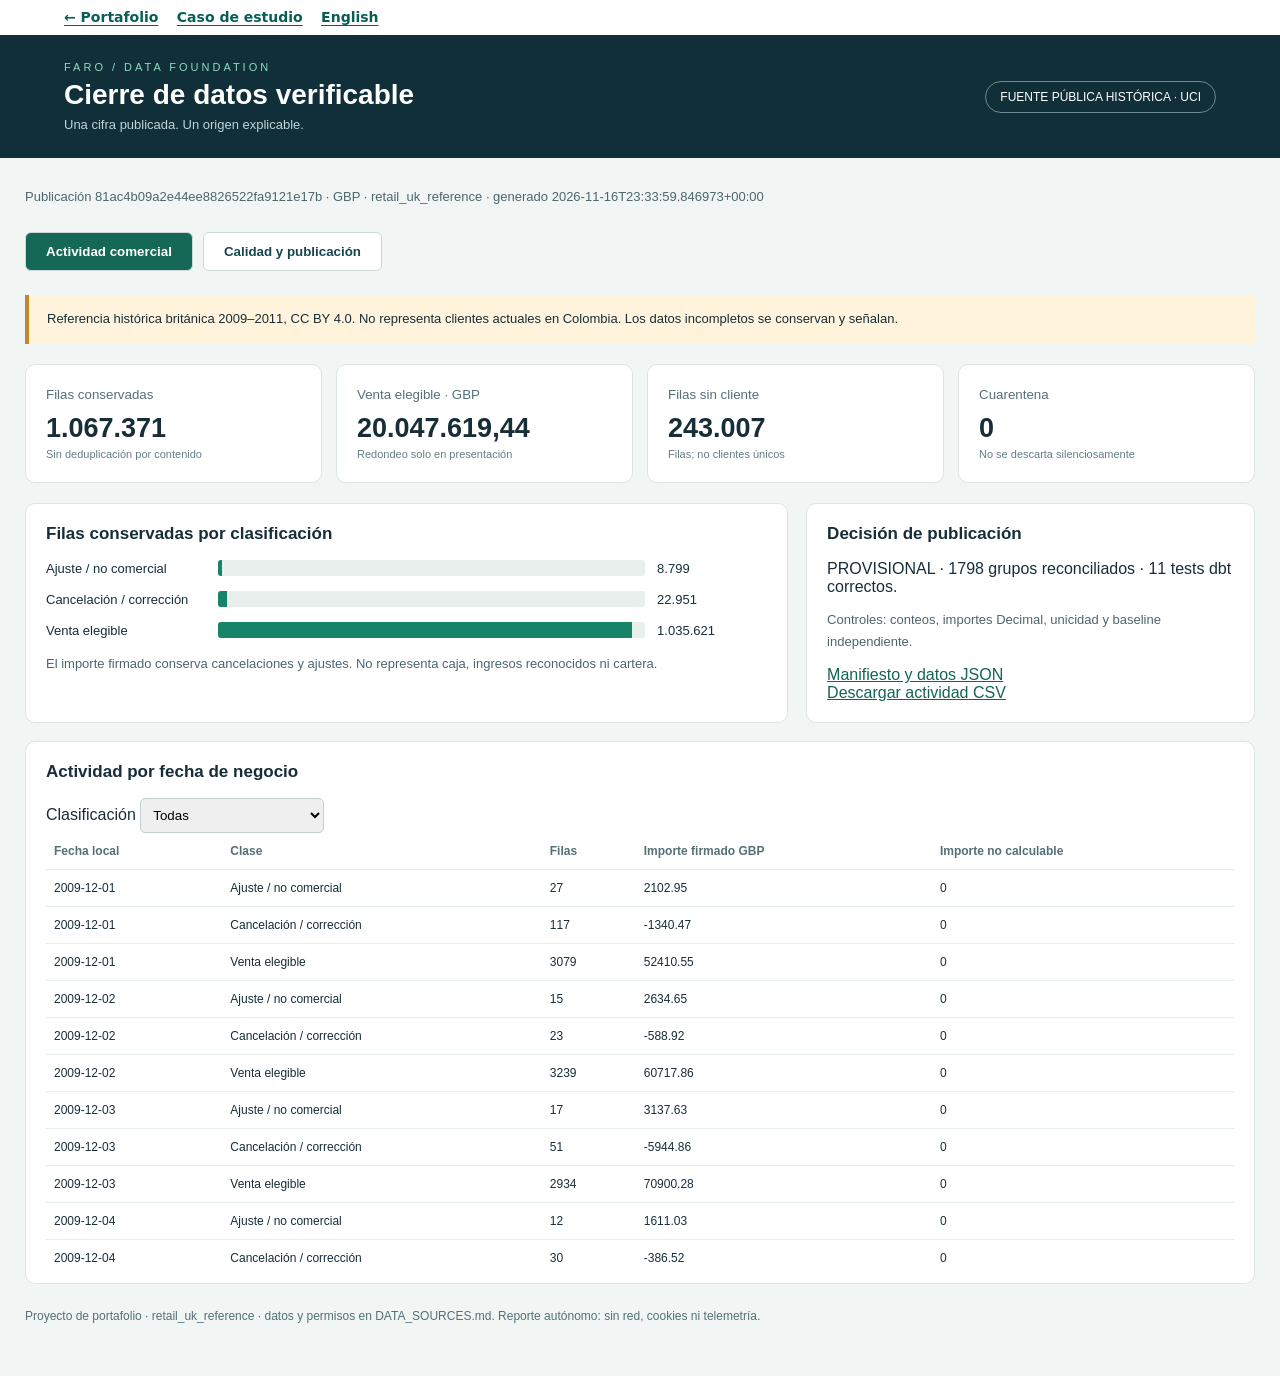
==== commit a7b2dfe0: "Publish interactive reports in English and Spanish" ====
--- a/docs/cierre-de-ventas/index.html
+++ b/docs/cierre-de-ventas/index.html
@@ -1,15 +1,19 @@
 <!doctype html><html lang="es"><head><meta charset="utf-8"><meta name="viewport" content="width=device-width,initial-scale=1">
 <title>Faro · Cierre verificable</title><style>
 :root{font-family:Inter,Segoe UI,sans-serif;color:#172e38;background:#f1f5f4}*{box-sizing:border-box}body{margin:0}header{background:#102f39;color:white;padding:26px 5vw;display:flex;justify-content:space-between;align-items:center}h1{font-size:28px;margin:6px 0}.eyebrow{letter-spacing:3px;font-size:11px;text-transform:uppercase;color:#8ddbc2}.badge{border:1px solid #6b8b8e;border-radius:20px;padding:8px 14px;font-size:12px}main{max-width:1280px;margin:28px auto;padding:0 25px}.meta{color:#4d666e;font-size:13px;line-height:1.7;overflow-wrap:anywhere}nav{display:flex;gap:10px;margin:24px 0}button{cursor:pointer;border:1px solid #ccd8d8;border-radius:6px;padding:11px 20px;background:white;color:#17454d;font-weight:600}button.active{background:#146855;color:white}.cards{display:grid;grid-template-columns:repeat(4,1fr);gap:14px;margin:20px 0}.card,.panel{background:white;border:1px solid #dbe5e4;border-radius:10px;padding:20px}.card small{color:#567078}.card strong{display:block;font-size:27px;margin-top:10px;font-variant-numeric:tabular-nums}.card span{font-size:11px;color:#657e83}.grid{display:grid;grid-template-columns:1.7fr 1fr;gap:18px}.panel h2{font-size:17px;margin:0 0 16px}.barrow{display:grid;grid-template-columns:160px 1fr 110px;gap:12px;align-items:center;margin:15px 0;font-size:13px}.bar{background:#e8efed;height:16px;border-radius:3px;overflow:hidden}.fill{background:#17846a;height:100%}table{width:100%;border-collapse:collapse;font-size:12px}td,th{text-align:left;border-bottom:1px solid #e7eeee;padding:11px 8px}th{color:#547077;font-weight:600}td{font-variant-numeric:tabular-nums}td.code{font-family:Consolas,monospace;font-size:11px;max-width:130px;overflow-wrap:anywhere}.notice{background:#fff4db;border-left:4px solid #bc8a28;padding:14px 18px;font-size:13px;line-height:1.6;margin:18px 0}.hidden{display:none}a{color:#136455}.scroll{overflow:auto;max-height:430px}footer{padding:25px 0;color:#547077;font-size:12px}select{padding:8px;border:1px solid #bfd0cd;border-radius:5px}.num{text-align:right}.good{color:#087452}.bad{color:#9b4319}@media(max-width:800px){.cards{grid-template-columns:1fr 1fr}.grid{grid-template-columns:1fr}header{display:block}.badge{display:inline-block;margin-top:10px}}
-</style><style>.faro-portfolio-nav{display:flex;align-items:center;justify-content:space-between;gap:1rem;flex-wrap:wrap;background:#133f38;color:white;padding:.6rem max(1rem,calc((100% - 73rem)/2));font:600 14px/1.4 system-ui,sans-serif}.faro-portfolio-nav a{color:#f2f7ec;text-decoration:underline;text-underline-offset:.18em}@media(max-width:32rem){.cards{grid-template-columns:minmax(0,1fr)}.card{min-width:0;overflow-wrap:anywhere}}</style></head><body><div class="faro-portfolio-nav"><a href="../index.html">← Portafolio de Jorge Alarcón</a><a href="https://github.com/jorgealarcon07/faro-data-foundation">Código y caso de estudio</a></div><header><div><div class="eyebrow">Faro / Data Foundation</div><h1>Cierre de datos verificable</h1><div style="font-size:13px;color:#bed3d6">Una cifra publicada. Un origen explicable.</div></div><div class="badge" id="status"></div></header>
+.language{display:flex;gap:.4rem 1.15rem;flex-wrap:wrap;margin:0;padding:.45rem max(1rem,5vw);background:#fff}.language a{white-space:normal;padding:0;color:#075e57;font:600 14px/1.5 system-ui,sans-serif;text-underline-offset:.18em}
+@media(max-width:32rem){.cards{grid-template-columns:minmax(0,1fr)}.card{min-width:0;overflow-wrap:anywhere}.barrow{grid-template-columns:minmax(0,8rem) minmax(0,1fr) auto}}
+</style></head><body><nav aria-label="Navegación del informe" class="language"><a href="../index.html">← Portafolio</a><a href="https://github.com/jorgealarcon07/faro-data-foundation/blob/main/CASO_DE_ESTUDIO.md">Caso de estudio</a><a href="index.en.html" hreflang="en" lang="en">English</a></nav><header><div><div class="eyebrow">Faro / Data Foundation</div><h1>Cierre de datos verificable</h1><div style="font-size:13px;color:#bed3d6">Una cifra publicada. Un origen explicable.</div></div><div class="badge" id="status"></div></header>
 <main><div class="meta" id="meta"></div><nav><button class="active" id="tab-activity">Actividad comercial</button><button id="tab-quality">Calidad y publicación</button></nav><div class="notice" id="notice"></div><div class="cards" id="cards"></div>
-<section id="activity"><div class="grid"><div class="panel"><h2>Filas conservadas por clasificación</h2><div id="bars"></div><p class="meta">El importe firmado conserva cancelaciones y ajustes. No representa caja, ingresos reconocidos ni cartera.</p></div><div class="panel"><h2>Decisión de publicación</h2><div id="decision"></div><p class="meta">Controles: conteos, importes Decimal, unicidad y baseline independiente.</p><a href="report.json">Manifiesto y datos JSON</a><br><a href="activity.csv">Descargar actividad CSV</a></div></div><div class="panel" style="margin-top:18px"><h2>Actividad por fecha de negocio</h2><label>Clasificación <select id="filter"><option value="">Todas</option><option>sale</option><option>cancellation</option><option>adjustment</option><option>quarantine</option></select></label><div class="scroll" id="activity-table"></div></div></section>
+<section id="activity"><div class="grid"><div class="panel"><h2>Filas conservadas por clasificación</h2><div id="bars"></div><p class="meta">El importe firmado conserva cancelaciones y ajustes. No representa caja, ingresos reconocidos ni cartera.</p></div><div class="panel"><h2>Decisión de publicación</h2><div id="decision"></div><p class="meta">Controles: conteos, importes Decimal, unicidad y baseline independiente.</p><a href="report.json">Manifiesto y datos JSON</a><br><a href="activity.csv">Descargar actividad CSV</a></div></div><div class="panel" style="margin-top:18px"><h2>Actividad por fecha de negocio</h2><label>Clasificación <select id="filter"><option value="">Todas</option><option value="sale">Venta elegible</option><option value="cancellation">Cancelación / corrección</option><option value="adjustment">Ajuste / no comercial</option><option value="quarantine">Cuarentena</option></select></label><div class="scroll" id="activity-table"></div></div></section>
 <section id="quality" class="hidden"><div class="grid"><div class="panel"><h2>Razones de clasificación</h2><div id="reasons"></div></div><div class="panel"><h2>Historial y recuperación</h2><div class="scroll" id="history"></div><p class="meta">Un fallo del candidato conserva la publicación anterior.</p><a href="quality.csv">Descargar calidad CSV</a></div></div><div class="panel" style="margin-top:18px"><h2>Trazabilidad de excepciones · muestra máxima de 50 filas</h2><p class="meta">Cada fila conserva hoja y número de origen. Consulta completa con <code>faro explain --row-id …</code>.</p><div class="scroll" id="examples"></div></div></section><footer>Proyecto de portafolio · retail_uk_reference · datos y permisos en DATA_SOURCES.md. Reporte autónomo: sin red, cookies ni telemetría.</footer></main>
-<script id="payload" type="application/json">{"generated_at": "2026-11-16T23:33:59.846973+00:00", "namespace": "retail_uk_reference", "publication_run_id": "81ac4b09a2e44ee8826522fa9121e17b", "manifest": {"dbt": {"nodes": 18, "tests_passed": 11}, "rows": 1067371, "seed": null, "as_of": "2026-11-16T23:33:59.152484+00:00", "checks": {"rows": 1067371, "status": "provisional", "quarantine_rows": 0, "reconciled_groups": 1798, "known_signed_amount": "19287250.568", "unknown_customer_rows": 243007}, "run_id": "81ac4b09a2e44ee8826522fa9121e17b", "git_sha": "40288c44a44e96c234f8ed732d23452a918f2bbe", "timings": {"dbt_seconds": 11.759643599999436, "load_seconds": 0.15065649999996822, "baseline_seconds": 0.0035688999996636994, "validation_seconds": 2.9091809000001376}, "interval": {"end": "2010-12-08", "start": "2010-12-01"}, "data_kind": "public_real_historical", "code_sha256": "8cea02f4c59e8c621442c0124a957dd6b9ebaae290c40b7c157ffa85ffab617a", "data_sha256": "2cda5344fa929f4a025ee85f6639a1d464eed2fcc4adf3e317263880786a53b6", "environment": {"python": "3.12.14", "packages": {"psycopg": "3.3.9", "pyarrow": "26.0.1", "dbt-core": "1.12.7", "openpyxl": "3.1.5", "dbt-postgres": "1.11.0"}, "platform": "Windows-11-10.0.26200-SP0"}, "dataset_sha256": "bcbe73b35f5b7babf197fb0cb983a11f5d9ff929078d4aa53d171b1f2df2e980", "elapsed_seconds": 20.099470300000576, "source_metadata": {"rows": 1067371, "seed": null, "data_kind": "public_real_historical", "source_path": "C:\\Users\\jorge\\Documents\\Codex\\2026-11-11\\investiga-profundamente-el-mercado-laboral-actual\\outputs\\faro-data-foundation\\data\\online_retail_II.xlsx", "parquet_path": "C:\\Users\\jorge\\Documents\\Codex\\2026-11-11\\investiga-profundamente-el-mercado-laboral-actual\\outputs\\faro-data-foundation\\data\\prepared\\bcbe73b35f5b7babf197fb0cb983a11f5d9ff929078d4aa53d171b1f2df2e980\\raw.parquet", "dataset_sha256": "bcbe73b35f5b7babf197fb0cb983a11f5d9ff929078d4aa53d171b1f2df2e980", "parquet_sha256": "ed2213896e48a753aa33ae79452b8ae4895ea6384ad10827b9a9d7133e95f848", "source_namespace": "retail_uk_reference"}, "contract_version": "1.0.0", "contracts_sha256": "7a92a2a53f8ad239e3c967846fdfed9b8ef83b40a5a577e1710e1a8e2c07278e", "source_namespace": "retail_uk_reference", "peak_python_tree_rss_bytes": 744181760}, "activity": [{"source_namespace": "retail_uk_reference", "data_kind": "public_real_historical", "currency": "GBP", "business_date": "2009-12-01", "record_class": "adjustment", "row_count": 27, "signed_amount": "2102.95", "unknown_amount_rows": 0, "publication_run_id": "81ac4b09a2e44ee8826522fa9121e17b"}, {"source_namespace": "retail_uk_reference", "data_kind": "public_real_historical", "currency": "GBP", "business_date": "2009-12-01", "record_class": "cancellation", "row_count": 117, "signed_amount": "-1340.47", "unknown_amount_rows": 0, "publication_run_id": "81ac4b09a2e44ee8826522fa9121e17b"}, {"source_namespace": "retail_uk_reference", "data_kind": "public_real_historical", "currency": "GBP", "business_date": "2009-12-01", "record_class": "sale", "row_count": 3079, "signed_amount": "52410.55", "unknown_amount_rows": 0, "publication_run_id": "81ac4b09a2e44ee8826522fa9121e17b"}, {"source_namespace": "retail_uk_reference", "data_kind": "public_real_historical", "currency": "GBP", "business_date": "2009-12-02", "record_class": "adjustment", "row_count": 15, "signed_amount": "2634.65", "unknown_amount_rows": 0, "publication_run_id": "81ac4b09a2e44ee8826522fa9121e17b"}, {"source_namespace": "retail_uk_reference", "data_kind": "public_real_historical", "currency": "GBP", "business_date": "2009-12-02", "record_class": "cancellation", "row_count": 23, "signed_amount": "-588.92", "unknown_amount_rows": 0, "publication_run_id": "81ac4b09a2e44ee8826522fa9121e17b"}, {"source_namespace": "retail_uk_reference", "data_kind": "public_real_historical", "currency": "GBP", "business_date": "2009-12-02", "record_class": "sale", "row_count": 3239, "signed_amount": "60717.86", "unknown_amount_rows": 0, "publication_run_id": "81ac4b09a2e44ee8826522fa9121e17b"}, {"source_namespace": "retail_uk_reference", "data_kind": "public_real_historical", "currency": "GBP", "business_date": "2009-12-03", "record_class": "adjustment", "row_count": 17, "signed_amount": "3137.63", "unknown_amount_rows": 0, "publication_run_id": "81ac4b09a2e44ee8826522fa9121e17b"}, {"source_namespace": "retail_uk_reference", "data_kind": "public_real_historical", "currency": "GBP", "business_date": "2009-12-03", "record_class": "cancellation", "row_count": 51, "signed_amount": "-5944.86", "unknown_amount_rows": 0, "publication_run_id": "81ac4b09a2e44ee8826522fa9121e17b"}, {"source_namespace": "retail_uk_reference", "data_kind": "public_real_historical", "currency": "GBP", "business_date": "2009-12-03", "record_class": "sale", "row_count": 2934, "signed_amount": "70900.28", "unknown_amount_rows": 0, "publication_run_id": "81ac4b09a2e44ee8826522fa9121e17b"}, {"source_namespace": "retail_uk_reference", "data_kind": "public_real_historical", "currency": "GBP", "business_date": "2009-12-04", "record_class": "adjustment", "row_count": 12, "signed_amount": "1611.03", "unknown_amount_rows": 0, "publication_run_id": "81ac4b09a2e44ee8826522fa9121e17b"}, {"source_namespace": "retail_uk_reference", "data_kind": "public_real_historical", "currency": "GBP", "business_date": "2009-12-04", "record_class": "cancellation", "row_count": 30, "signed_amount": "-386.52", "unknown_amount_rows": 0, "publication_run_id": "81ac4b09a2e44ee8826522fa9121e17b"}, {"source_namespace": "retail_uk_reference", "data_kind": "public_real_historical", "currency": "GBP", "business_date": "2009-12-04", "record_class": "sale", "row_count": 2517, "signed_amount": "39121.89", "unknown_amount_rows": 0, "publication_run_id": "81ac4b09a2e44ee8826522fa9121e17b"}, {"source_namespace": "retail_uk_reference", "data_kind": "public_real_historical", "currency": "GBP", "business_date": "2009-12-05", "record_class": "adjustment", "row_count": 5, "signed_amount": "175.50", "unknown_amount_rows": 0, "publication_run_id": "81ac4b09a2e44ee8826522fa9121e17b"}, {"source_namespace": "retail_uk_reference", "data_kind": "public_real_historical", "currency": "GBP", "business_date": "2009-12-05", "record_class": "cancellation", "row_count": 2, "signed_amount": "0", "unknown_amount_rows": 0, "publication_run_id": "81ac4b09a2e44ee8826522fa9121e17b"}, {"source_namespace": "retail_uk_reference", "data_kind": "public_real_historical", "currency": "GBP", "business_date": "2009-12-05", "record_class": "sale", "row_count": 395, "signed_amount": "9627.55", "unknown_amount_rows": 0, "publication_run_id": "81ac4b09a2e44ee8826522fa9121e17b"}, {"source_namespace": "retail_uk_reference", "data_kind": "public_real_historical", "currency": "GBP", "business_date": "2009-12-06", "record_class": "adjustment", "row_count": 15, "signed_amount": "405.65", "unknown_amount_rows": 0, "publication_run_id": "81ac4b09a2e44ee8826522fa9121e17b"}, {"source_namespace": "retail_uk_reference", "data_kind": "public_real_historical", "currency": "GBP", "business_date": "2009-12-06", "record_class": "cancellation", "row_count": 31, "signed_amount": "-296.44", "unknown_amount_rows": 0, "publication_run_id": "81ac4b09a2e44ee8826522fa9121e17b"}, {"source_namespace": "retail_uk_reference", "data_kind": "public_real_historical", "currency": "GBP", "business_date": "2009-12-06", "record_class": "sale", "row_count": 1896, "signed_amount": "24207.99", "unknown_amount_rows": 0, "publication_run_id": "81ac4b09a2e44ee8826522fa9121e17b"}, {"source_namespace": "retail_uk_reference", "data_kind": "public_real_historical", "currency": "GBP", "business_date": "2009-12-07", "record_class": "adjustment", "row_count": 23, "signed_amount": "2319.53", "unknown_amount_rows": 0, "publication_run_id": "81ac4b09a2e44ee8826522fa9121e17b"}, {"source_namespace": "retail_uk_reference", "data_kind": "public_real_historical", "currency": "GBP", "business_date": "2009-12-07", "record_class": "cancellation", "row_count": 41, "signed_amount": "-746.33", "unknown_amount_rows": 0, "publication_run_id": "81ac4b09a2e44ee8826522fa9121e17b"}, {"source_namespace": "retail_uk_reference", "data_kind": "public_real_historical", "currency": "GBP", "business_date": "2009-12-07", "record_class": "sale", "row_count": 2805, "signed_amount": "42763.82", "unknown_amount_rows": 0, "publication_run_id": "81ac4b09a2e44ee8826522fa9121e17b"}, {"source_namespace": "retail_uk_reference", "data_kind": "public_real_historical", "currency": "GBP", "business_date": "2009-12-08", "record_class": "adjustment", "row_count": 23, "signed_amount": "1448.07", "unknown_amount_rows": 0, "publication_run_id": "81ac4b09a2e44ee8826522fa9121e17b"}, {"source_namespace": "retail_uk_reference", "data_kind": "public_real_historical", "currency": "GBP", "business_date": "2009-12-08", "record_class": "cancellation", "row_count": 248, "signed_amount": "-5774.09", "unknown_amount_rows": 0, "publication_run_id": "81ac4b09a2e44ee8826522fa9121e17b"}, {"source_namespace": "retail_uk_reference", "data_kind": "public_real_historical", "currency": "GBP", "business_date": "2009-12-08", "record_class": "sale", "row_count": 2169, "signed_amount": "48069.16", "unknown_amount_rows": 0, "publication_run_id": "81ac4b09a2e44ee8826522fa9121e17b"}, {"source_namespace": "retail_uk_reference", "data_kind": "public_real_historical", "currency": "GBP", "business_date": "2009-12-09", "record_class": "adjustment", "row_count": 18, "signed_amount": "1693.85", "unknown_amount_rows": 0, "publication_run_id": "81ac4b09a2e44ee8826522fa9121e17b"}, {"source_namespace": "retail_uk_reference", "data_kind": "public_real_historical", "currency": "GBP", "business_date": "2009-12-09", "record_class": "cancellation", "row_count": 29, "signed_amount": "-219.54", "unknown_amount_rows": 0, "publication_run_id": "81ac4b09a2e44ee8826522fa9121e17b"}, {"source_namespace": "retail_uk_reference", "data_kind": "public_real_historical", "currency": "GBP", "business_date": "2009-12-09", "record_class": "sale", "row_count": 2423, "signed_amount": "38922.24", "unknown_amount_rows": 0, "publication_run_id": "81ac4b09a2e44ee8826522fa9121e17b"}, {"source_namespace": "retail_uk_reference", "data_kind": "public_real_historical", "currency": "GBP", "business_date": "2009-12-10", "record_class": "adjustment", "row_count": 16, "signed_amount": "2693.79", "unknown_amount_rows": 0, "publication_run_id": "81ac4b09a2e44ee8826522fa9121e17b"}, {"source_namespace": "retail_uk_reference", "data_kind": "public_real_historical", "currency": "GBP", "business_date": "2009-12-10", "record_class": "cancellation", "row_count": 89, "signed_amount": "-1099.63", "unknown_amount_rows": 0, "publication_run_id": "81ac4b09a2e44ee8826522fa9121e17b"}, {"source_namespace": "retail_uk_reference", "data_kind": "public_real_historical", "currency": "GBP", "business_date": "2009-12-10", "record_class": "sale", "row_count": 2387, "signed_amount": "41748.32", "unknown_amount_rows": 0, "publication_run_id": "81ac4b09a2e44ee8826522fa9121e17b"}, {"source_namespace": "retail_uk_reference", "data_kind": "public_real_historical", "currency": "GBP", "business_date": "2009-12-11", "record_class": "adjustment", "row_count": 9, "signed_amount": "2141.05", "unknown_amount_rows": 0, "publication_run_id": "81ac4b09a2e44ee8826522fa9121e17b"}, {"source_namespace": "retail_uk_reference", "data_kind": "public_real_historical", "currency": "GBP", "business_date": "2009-12-11", "record_class": "cancellation", "row_count": 103, "signed_amount": "-1234.68", "unknown_amount_rows": 0, "publication_run_id": "81ac4b09a2e44ee8826522fa9121e17b"}, {"source_namespace": "retail_uk_reference", "data_kind": "public_real_historical", "currency": "GBP", "business_date": "2009-12-11", "record_class": "sale", "row_count": 1430, "signed_amount": "37518.55", "unknown_amount_rows": 0, "publication_run_id": "81ac4b09a2e44ee8826522fa9121e17b"}, {"source_namespace": "retail_uk_reference", "data_kind": "public_real_historical", "currency": "GBP", "business_date": "2009-12-13", "record_class": "adjustment", "row_count": 14, "signed_amount": "542.30", "unknown_amount_rows": 0, "publication_run_id": "81ac4b09a2e44ee8826522fa9121e17b"}, {"source_namespace": "retail_uk_reference", "data_kind": "public_real_historical", "currency": "GBP", "business_date": "2009-12-13", "record_class": "cancellation", "row_count": 9, "signed_amount": "-247.10", "unknown_amount_rows": 0, "publication_run_id": "81ac4b09a2e44ee8826522fa9121e17b"}, {"source_namespace": "retail_uk_reference", "data_kind": "public_real_historical", "currency": "GBP", "business_date": "2009-12-13", "record_class": "sale", "row_count": 1753, "signed_amount": "21770.79", "unknown_amount_rows": 0, "publication_run_id": "81ac4b09a2e44ee8826522fa9121e17b"}, {"source_namespace": "retail_uk_reference", "data_kind": "public_real_historical", "currency": "GBP", "business_date": "2009-12-14", "record_class": "adjustment", "row_count": 25, "signed_amount": "3552.89", "unknown_amount_rows": 0, "publication_run_id": "81ac4b09a2e44ee8826522fa9121e17b"}, {"source_namespace": "retail_uk_reference", "data_kind": "public_real_historical", "currency": "GBP", "business_date": "2009-12-14", "record_class": "cancellation", "row_count": 51, "signed_amount": "-429.42", "unknown_amount_rows": 0, "publication_run_id": "81ac4b09a2e44ee8826522fa9121e17b"}, {"source_namespace": "retail_uk_reference", "data_kind": "public_real_historical", "currency": "GBP", "business_date": "2009-12-14", "record_class": "sale", "row_count": 4041, "signed_amount": "69774.77", "unknown_amount_rows": 0, "publication_run_id": "81ac4b09a2e44ee8826522fa9121e17b"}, {"source_namespace": "retail_uk_reference", "data_kind": "public_real_historical", "currency": "GBP", "business_date": "2009-12-15", "record_class": "adjustment", "row_count": 19, "signed_amount": "2324.42", "unknown_amount_rows": 0, "publication_run_id": "81ac4b09a2e44ee8826522fa9121e17b"}, {"source_namespace": "retail_uk_reference", "data_kind": "public_real_historical", "currency": "GBP", "business_date": "2009-12-15", "record_class": "cancellation", "row_count": 28, "signed_amount": "-2703.58", "unknown_amount_rows": 0, "publication_run_id": "81ac4b09a2e44ee8826522fa9121e17b"}, {"source_namespace": "retail_uk_reference", "data_kind": "public_real_historical", "currency": "GBP", "business_date": "2009-12-15", "record_class": "sale", "row_count": 1957, "signed_amount": "48015.82", "unknown_amount_rows": 0, "publication_run_id": "81ac4b09a2e44ee8826522fa9121e17b"}, {"source_namespace": "retail_uk_reference", "data_kind": "public_real_historical", "currency": "GBP", "business_date": "2009-12-16", "record_class": "adjustment", "row_count": 13, "signed_amount": "2814.53", "unknown_amount_rows": 0, "publication_run_id": "81ac4b09a2e44ee8826522fa9121e17b"}, {"source_namespace": "retail_uk_reference", "data_kind": "public_real_historical", "currency": "GBP", "business_date": "2009-12-16", "record_class": "cancellation", "row_count": 9, "signed_amount": "-111.05", "unknown_amount_rows": 0, "publication_run_id": "81ac4b09a2e44ee8826522fa9121e17b"}, {"source_namespace": "retail_uk_reference", "data_kind": "public_real_historical", "currency": "GBP", "business_date": "2009-12-16", "record_class": "sale", "row_count": 3194, "signed_amount": "49977.72", "unknown_amount_rows": 0, "publication_run_id": "81ac4b09a2e44ee8826522fa9121e17b"}, {"source_namespace": "retail_uk_reference", "data_kind": "public_real_historical", "currency": "GBP", "business_date": "2009-12-17", "record_class": "adjustment", "row_count": 13, "signed_amount": "1013.95", "unknown_amount_rows": 0, "publication_run_id": "81ac4b09a2e44ee8826522fa9121e17b"}, {"source_namespace": "retail_uk_reference", "data_kind": "public_real_historical", "currency": "GBP", "business_date": "2009-12-17", "record_class": "cancellation", "row_count": 98, "signed_amount": "-1921.68", "unknown_amount_rows": 0, "publication_run_id": "81ac4b09a2e44ee8826522fa9121e17b"}, {"source_namespace": "retail_uk_reference", "data_kind": "public_real_historical", "currency": "GBP", "business_date": "2009-12-17", "record_class": "sale", "row_count": 1854, "signed_amount": "30225.52", "unknown_amount_rows": 0, "publication_run_id": "81ac4b09a2e44ee8826522fa9121e17b"}, {"source_namespace": "retail_uk_reference", "data_kind": "public_real_historical", "currency": "GBP", "business_date": "2009-12-18", "record_class": "adjustment", "row_count": 19, "signed_amount": "1698.85", "unknown_amount_rows": 0, "publication_run_id": "81ac4b09a2e44ee8826522fa9121e17b"}, {"source_namespace": "retail_uk_reference", "data_kind": "public_real_historical", "currency": "GBP", "business_date": "2009-12-18", "record_class": "cancellation", "row_count": 23, "signed_amount": "-217.01", "unknown_amount_rows": 0, "publication_run_id": "81ac4b09a2e44ee8826522fa9121e17b"}, {"source_namespace": "retail_uk_reference", "data_kind": "public_real_historical", "currency": "GBP", "business_date": "2009-12-18", "record_class": "sale", "row_count": 2015, "signed_amount": "40889.24", "unknown_amount_rows": 0, "publication_run_id": "81ac4b09a2e44ee8826522fa9121e17b"}, {"source_namespace": "retail_uk_reference", "data_kind": "public_real_historical", "currency": "GBP", "business_date": "2009-12-20", "record_class": "adjustment", "row_count": 6, "signed_amount": "309.25", "unknown_amount_rows": 0, "publication_run_id": "81ac4b09a2e44ee8826522fa9121e17b"}, {"source_namespace": "retail_uk_reference", "data_kind": "public_real_historical", "currency": "GBP", "business_date": "2009-12-20", "record_class": "cancellation", "row_count": 9, "signed_amount": "-115.45", "unknown_amount_rows": 0, "publication_run_id": "81ac4b09a2e44ee8826522fa9121e17b"}, {"source_namespace": "retail_uk_reference", "data_kind": "public_real_historical", "currency": "GBP", "business_date": "2009-12-20", "record_class": "sale", "row_count": 622, "signed_amount": "11141.43", "unknown_amount_rows": 0, "publication_run_id": "81ac4b09a2e44ee8826522fa9121e17b"}, {"source_namespace": "retail_uk_reference", "data_kind": "public_real_historical", "currency": "GBP", "business_date": "2009-12-21", "record_class": "adjustment", "row_count": 9, "signed_amount": "751.41", "unknown_amount_rows": 0, "publication_run_id": "81ac4b09a2e44ee8826522fa9121e17b"}, {"source_namespace": "retail_uk_reference", "data_kind": "public_real_historical", "currency": "GBP", "business_date": "2009-12-21", "record_class": "cancellation", "row_count": 25, "signed_amount": "-1791.77", "unknown_amount_rows": 0, "publication_run_id": "81ac4b09a2e44ee8826522fa9121e17b"}, {"source_namespace": "retail_uk_reference", "data_kind": "public_real_historical", "currency": "GBP", "business_date": "2009-12-21", "record_class": "sale", "row_count": 611, "signed_amount": "15616.43", "unknown_amount_rows": 0, "publication_run_id": "81ac4b09a2e44ee8826522fa9121e17b"}, {"source_namespace": "retail_uk_reference", "data_kind": "public_real_historical", "currency": "GBP", "business_date": "2009-12-22", "record_class": "adjustment", "row_count": 158, "signed_amount": "3076.21", "unknown_amount_rows": 0, "publication_run_id": "81ac4b09a2e44ee8826522fa9121e17b"}, {"source_namespace": "retail_uk_reference", "data_kind": "public_real_historical", "currency": "GBP", "business_date": "2009-12-22", "record_class": "cancellation", "row_count": 76, "signed_amount": "-541.69", "unknown_amount_rows": 0, "publication_run_id": "81ac4b09a2e44ee8826522fa9121e17b"}, {"source_namespace": "retail_uk_reference", "data_kind": "public_real_historical", "currency": "GBP", "business_date": "2009-12-22", "record_class": "sale", "row_count": 1819, "signed_amount": "24947.22", "unknown_amount_rows": 0, "publication_run_id": "81ac4b09a2e44ee8826522fa9121e17b"}, {"source_namespace": "retail_uk_reference", "data_kind": "public_real_historical", "currency": "GBP", "business_date": "2009-12-23", "record_class": "adjustment", "row_count": 4, "signed_amount": "228.15", "unknown_amount_rows": 0, "publication_run_id": "81ac4b09a2e44ee8826522fa9121e17b"}, {"source_namespace": "retail_uk_reference", "data_kind": "public_real_historical", "currency": "GBP", "business_date": "2009-12-23", "record_class": "cancellation", "row_count": 13, "signed_amount": "-128.42", "unknown_amount_rows": 0, "publication_run_id": "81ac4b09a2e44ee8826522fa9121e17b"}, {"source_namespace": "retail_uk_reference", "data_kind": "public_real_historical", "currency": "GBP", "business_date": "2009-12-23", "record_class": "sale", "row_count": 523, "signed_amount": "10642.95", "unknown_amount_rows": 0, "publication_run_id": "81ac4b09a2e44ee8826522fa9121e17b"}, {"source_namespace": "retail_uk_reference", "data_kind": "public_real_historical", "currency": "GBP", "business_date": "2010-01-04", "record_class": "adjustment", "row_count": 33, "signed_amount": "83.90", "unknown_amount_rows": 0, "publication_run_id": "81ac4b09a2e44ee8826522fa9121e17b"}, {"source_namespace": "retail_uk_reference", "data_kind": "public_real_historical", "currency": "GBP", "business_date": "2010-01-04", "record_class": "cancellation", "row_count": 34, "signed_amount": "-280.65", "unknown_amount_rows": 0, "publication_run_id": "81ac4b09a2e44ee8826522fa9121e17b"}, {"source_namespace": "retail_uk_reference", "data_kind": "public_real_historical", "currency": "GBP", "business_date": "2010-01-04", "record_class": "sale", "row_count": 601, "signed_amount": "13397.35", "unknown_amount_rows": 0, "publication_run_id": "81ac4b09a2e44ee8826522fa9121e17b"}, {"source_namespace": "retail_uk_reference", "data_kind": "public_real_historical", "currency": "GBP", "business_date": "2010-01-05", "record_class": "adjustment", "row_count": 1, "signed_amount": "0", "unknown_amount_rows": 0, "publication_run_id": "81ac4b09a2e44ee8826522fa9121e17b"}, {"source_namespace": "retail_uk_reference", "data_kind": "public_real_historical", "currency": "GBP", "business_date": "2010-01-05", "record_class": "cancellation", "row_count": 27, "signed_amount": "-96.95", "unknown_amount_rows": 0, "publication_run_id": "81ac4b09a2e44ee8826522fa9121e17b"}, {"source_namespace": "retail_uk_reference", "data_kind": "public_real_historical", "currency": "GBP", "business_date": "2010-01-05", "record_class": "sale", "row_count": 910, "signed_amount": "19199.29", "unknown_amount_rows": 0, "publication_run_id": "81ac4b09a2e44ee8826522fa9121e17b"}, {"source_namespace": "retail_uk_reference", "data_kind": "public_real_historical", "currency": "GBP", "business_date": "2010-01-06", "record_class": "adjustment", "row_count": 4, "signed_amount": "140.50", "unknown_amount_rows": 0, "publication_run_id": "81ac4b09a2e44ee8826522fa9121e17b"}, {"source_namespace": "retail_uk_reference", "data_kind": "public_real_historical", "currency": "GBP", "business_date": "2010-01-06", "record_class": "sale", "row_count": 290, "signed_amount": "8605.68", "unknown_amount_rows": 0, "publication_run_id": "81ac4b09a2e44ee8826522fa9121e17b"}, {"source_namespace": "retail_uk_reference", "data_kind": "public_real_historical", "currency": "GBP", "business_date": "2010-01-07", "record_class": "adjustment", "row_count": 10, "signed_amount": "212.35", "unknown_amount_rows": 0, "publication_run_id": "81ac4b09a2e44ee8826522fa9121e17b"}, {"source_namespace": "retail_uk_reference", "data_kind": "public_real_historical", "currency": "GBP", "business_date": "2010-01-07", "record_class": "cancellation", "row_count": 78, "signed_amount": "-777.82", "unknown_amount_rows": 0, "publication_run_id": "81ac4b09a2e44ee8826522fa9121e17b"}, {"source_namespace": "retail_uk_reference", "data_kind": "public_real_historical", "currency": "GBP", "business_date": "2010-01-07", "record_class": "sale", "row_count": 977, "signed_amount": "72873.39", "unknown_amount_rows": 0, "publication_run_id": "81ac4b09a2e44ee8826522fa9121e17b"}, {"source_namespace": "retail_uk_reference", "data_kind": "public_real_historical", "currency": "GBP", "business_date": "2010-01-08", "record_class": "adjustment", "row_count": 10, "signed_amount": "3873.74", "unknown_amount_rows": 0, "publication_run_id": "81ac4b09a2e44ee8826522fa9121e17b"}, {"source_namespace": "retail_uk_reference", "data_kind": "public_real_historical", "currency": "GBP", "business_date": "2010-01-08", "record_class": "cancellation", "row_count": 7, "signed_amount": "-802.42", "unknown_amount_rows": 0, "publication_run_id": "81ac4b09a2e44ee8826522fa9121e17b"}, {"source_namespace": "retail_uk_reference", "data_kind": "public_real_historical", "currency": "GBP", "business_date": "2010-01-08", "record_class": "sale", "row_count": 702, "signed_amount": "26445.31", "unknown_amount_rows": 0, "publication_run_id": "81ac4b09a2e44ee8826522fa9121e17b"}, {"source_namespace": "retail_uk_reference", "data_kind": "public_real_historical", "currency": "GBP", "business_date": "2010-01-10", "record_class": "adjustment", "row_count": 2, "signed_amount": "1597.00", "unknown_amount_rows": 0, "publication_run_id": "81ac4b09a2e44ee8826522fa9121e17b"}, {"source_namespace": "retail_uk_reference", "data_kind": "public_real_historical", "currency": "GBP", "business_date": "2010-01-10", "record_class": "cancellation", "row_count": 4, "signed_amount": "-168.68", "unknown_amount_rows": 0, "publication_run_id": "81ac4b09a2e44ee8826522fa9121e17b"}, {"source_namespace": "retail_uk_reference", "data_kind": "public_real_historical", "currency": "GBP", "business_date": "2010-01-10", "record_class": "sale", "row_count": 698, "signed_amount": "22091.60", "unknown_amount_rows": 0, "publication_run_id": "81ac4b09a2e44ee8826522fa9121e17b"}, {"source_namespace": "retail_uk_reference", "data_kind": "public_real_historical", "currency": "GBP", "business_date": "2010-01-11", "record_class": "adjustment", "row_count": 22, "signed_amount": "3957.00", "unknown_amount_rows": 0, "publication_run_id": "81ac4b09a2e44ee8826522fa9121e17b"}, {"source_namespace": "retail_uk_reference", "data_kind": "public_real_historical", "currency": "GBP", "business_date": "2010-01-11", "record_class": "cancellation", "row_count": 24, "signed_amount": "-394.87", "unknown_amount_rows": 0, "publication_run_id": "81ac4b09a2e44ee8826522fa9121e17b"}, {"source_namespace": "retail_uk_reference", "data_kind": "public_real_historical", "currency": "GBP", "business_date": "2010-01-11", "record_class": "sale", "row_count": 2642, "signed_amount": "33930.26", "unknown_amount_rows": 0, "publication_run_id": "81ac4b09a2e44ee8826522fa9121e17b"}, {"source_namespace": "retail_uk_reference", "data_kind": "public_real_historical", "currency": "GBP", "business_date": "2010-01-12", "record_class": "adjustment", "row_count": 10, "signed_amount": "688.61", "unknown_amount_rows": 0, "publication_run_id": "81ac4b09a2e44ee8826522fa9121e17b"}, {"source_namespace": "retail_uk_reference", "data_kind": "public_real_historical", "currency": "GBP", "business_date": "2010-01-12", "record_class": "cancellation", "row_count": 26, "signed_amount": "-165.70", "unknown_amount_rows": 0, "publication_run_id": "81ac4b09a2e44ee8826522fa9121e17b"}, {"source_namespace": "retail_uk_reference", "data_kind": "public_real_historical", "currency": "GBP", "business_date": "2010-01-12", "record_class": "sale", "row_count": 1071, "signed_amount": "40167.92", "unknown_amount_rows": 0, "publication_run_id": "81ac4b09a2e44ee8826522fa9121e17b"}, {"source_namespace": "retail_uk_reference", "data_kind": "public_real_historical", "currency": "GBP", "business_date": "2010-01-13", "record_class": "adjustment", "row_count": 21, "signed_amount": "2726.31", "unknown_amount_rows": 0, "publication_run_id": "81ac4b09a2e44ee8826522fa9121e17b"}, {"source_namespace": "retail_uk_reference", "data_kind": "public_real_historical", "currency": "GBP", "business_date": "2010-01-13", "record_class": "cancellation", "row_count": 51, "signed_amount": "-3089.14", "unknown_amount_rows": 0, "publication_run_id": "81ac4b09a2e44ee8826522fa9121e17b"}, {"source_namespace": "retail_uk_reference", "data_kind": "public_real_historical", "currency": "GBP", "business_date": "2010-01-13", "record_class": "sale", "row_count": 1572, "signed_amount": "19762.76", "unknown_amount_rows": 0, "publication_run_id": "81ac4b09a2e44ee8826522fa9121e17b"}, {"source_namespace": "retail_uk_reference", "data_kind": "public_real_historical", "currency": "GBP", "business_date": "2010-01-14", "record_class": "adjustment", "row_count": 19, "signed_amount": "1455.67", "unknown_amount_rows": 0, "publication_run_id": "81ac4b09a2e44ee8826522fa9121e17b"}, {"source_namespace": "retail_uk_reference", "data_kind": "public_real_historical", "currency": "GBP", "business_date": "2010-01-14", "record_class": "cancellation", "row_count": 58, "signed_amount": "-3129.45", "unknown_amount_rows": 0, "publication_run_id": "81ac4b09a2e44ee8826522fa9121e17b"}, {"source_namespace": "retail_uk_reference", "data_kind": "public_real_historical", "currency": "GBP", "business_date": "2010-01-14", "record_class": "sale", "row_count": 2153, "signed_amount": "30217.06", "unknown_amount_rows": 0, "publication_run_id": "81ac4b09a2e44ee8826522fa9121e17b"}, {"source_namespace": "retail_uk_reference", "data_kind": "public_real_historical", "currency": "GBP", "business_date": "2010-01-15", "record_class": "adjustment", "row_count": 13, "signed_amount": "359.70", "unknown_amount_rows": 0, "publication_run_id": "81ac4b09a2e44ee8826522fa9121e17b"}, {"source_namespace": "retail_uk_reference", "data_kind": "public_real_historical", "currency": "GBP", "business_date": "2010-01-15", "record_class": "cancellation", "row_count": 16, "signed_amount": "-217.35", "unknown_amount_rows": 0, "publication_run_id": "81ac4b09a2e44ee8826522fa9121e17b"}, {"source_namespace": "retail_uk_reference", "data_kind": "public_real_historical", "currency": "GBP", "business_date": "2010-01-15", "record_class": "sale", "row_count": 633, "signed_amount": "13156.19", "unknown_amount_rows": 0, "publication_run_id": "81ac4b09a2e44ee8826522fa9121e17b"}, {"source_namespace": "retail_uk_reference", "data_kind": "public_real_historical", "currency": "GBP", "business_date": "2010-01-17", "record_class": "adjustment", "row_count": 6, "signed_amount": "136.35", "unknown_amount_rows": 0, "publication_run_id": "81ac4b09a2e44ee8826522fa9121e17b"}, {"source_namespace": "retail_uk_reference", "data_kind": "public_real_historical", "currency": "GBP", "business_date": "2010-01-17", "record_class": "cancellation", "row_count": 2, "signed_amount": "-12.30", "unknown_amount_rows": 0, "publication_run_id": "81ac4b09a2e44ee8826522fa9121e17b"}, {"source_namespace": "retail_uk_reference", "data_kind": "public_real_historical", "currency": "GBP", "business_date": "2010-01-17", "record_class": "sale", "row_count": 1108, "signed_amount": "17441.89", "unknown_amount_rows": 0, "publication_run_id": "81ac4b09a2e44ee8826522fa9121e17b"}, {"source_namespace": "retail_uk_reference", "data_kind": "public_real_historical", "currency": "GBP", "business_date": "2010-01-18", "record_class": "adjustment", "row_count": 8, "signed_amount": "1188.97", "unknown_amount_rows": 0, "publication_run_id": "81ac4b09a2e44ee8826522fa9121e17b"}, {"source_namespace": "retail_uk_reference", "data_kind": "public_real_historical", "currency": "GBP", "business_date": "2010-01-18", "record_class": "cancellation", "row_count": 18, "signed_amount": "-108.33", "unknown_amount_rows": 0, "publication_run_id": "81ac4b09a2e44ee8826522fa9121e17b"}, {"source_namespace": "retail_uk_reference", "data_kind": "public_real_historical", "currency": "GBP", "business_date": "2010-01-18", "record_class": "sale", "row_count": 1882, "signed_amount": "20262.59", "unknown_amount_rows": 0, "publication_run_id": "81ac4b09a2e44ee8826522fa9121e17b"}, {"source_namespace": "retail_uk_reference", "data_kind": "public_real_historical", "currency": "GBP", "business_date": "2010-01-19", "record_class": "adjustment", "row_count": 11, "signed_amount": "1933.801", "unknown_amount_rows": 0, "publication_run_id": "81ac4b09a2e44ee8826522fa9121e17b"}, {"source_namespace": "retail_uk_reference", "data_kind": "public_real_historical", "currency": "GBP", "business_date": "2010-01-19", "record_class": "cancellation", "row_count": 6, "signed_amount": "-364.69", "unknown_amount_rows": 0, "publication_run_id": "81ac4b09a2e44ee8826522fa9121e17b"}, {"source_namespace": "retail_uk_reference", "data_kind": "public_real_historical", "currency": "GBP", "business_date": "2010-01-19", "record_class": "sale", "row_count": 1842, "signed_amount": "31418.76", "unknown_amount_rows": 0, "publication_run_id": "81ac4b09a2e44ee8826522fa9121e17b"}, {"source_namespace": "retail_uk_reference", "data_kind": "public_real_historical", "currency": "GBP", "business_date": "2010-01-20", "record_class": "adjustment", "row_count": 11, "signed_amount": "2270.65", "unknown_amount_rows": 0, "publication_run_id": "81ac4b09a2e44ee8826522fa9121e17b"}, {"source_namespace": "retail_uk_reference", "data_kind": "public_real_historical", "currency": "GBP", "business_date": "2010-01-20", "record_class": "cancellation", "row_count": 88, "signed_amount": "-2400.65", "unknown_amount_rows": 0, "publication_run_id": "81ac4b09a2e44ee8826522fa9121e17b"}, {"source_namespace": "retail_uk_reference", "data_kind": "public_real_historical", "currency": "GBP", "business_date": "2010-01-20", "record_class": "sale", "row_count": 1125, "signed_amount": "16869.51", "unknown_amount_rows": 0, "publication_run_id": "81ac4b09a2e44ee8826522fa9121e17b"}, {"source_namespace": "retail_uk_reference", "data_kind": "public_real_historical", "currency": "GBP", "business_date": "2010-01-21", "record_class": "adjustment", "row_count": 9, "signed_amount": "208.70", "unknown_amount_rows": 0, "publication_run_id": "81ac4b09a2e44ee8826522fa9121e17b"}, {"source_namespace": "retail_uk_reference", "data_kind": "public_real_historical", "currency": "GBP", "business_date": "2010-01-21", "record_class": "cancellation", "row_count": 72, "signed_amount": "-424.07", "unknown_amount_rows": 0, "publication_run_id": "81ac4b09a2e44ee8826522fa9121e17b"}, {"source_namespace": "retail_uk_reference", "data_kind": "public_real_historical", "currency": "GBP", "business_date": "2010-01-21", "record_class": "sale", "row_count": 1147, "signed_amount": "27183.26", "unknown_amount_rows": 0, "publication_run_id": "81ac4b09a2e44ee8826522fa9121e17b"}, {"source_namespace": "retail_uk_reference", "data_kind": "public_real_historical", "currency": "GBP", "business_date": "2010-01-22", "record_class": "adjustment", "row_count": 17, "signed_amount": "2846.61", "unknown_amount_rows": 0, "publication_run_id": "81ac4b09a2e44ee8826522fa9121e17b"}, {"source_namespace": "retail_uk_reference", "data_kind": "public_real_historical", "currency": "GBP", "business_date": "2010-01-22", "record_class": "cancellation", "row_count": 53, "signed_amount": "-2119.63", "unknown_amount_rows": 0, "publication_run_id": "81ac4b09a2e44ee8826522fa9121e17b"}, {"source_namespace": "retail_uk_reference", "data_kind": "public_real_historical", "currency": "GBP", "business_date": "2010-01-22", "record_class": "sale", "row_count": 1450, "signed_amount": "33968.21", "unknown_amount_rows": 0, "publication_run_id": "81ac4b09a2e44ee8826522fa9121e17b"}, {"source_namespace": "retail_uk_reference", "data_kind": "public_real_historical", "currency": "GBP", "business_date": "2010-01-24", "record_class": "adjustment", "row_count": 3, "signed_amount": "198.30", "unknown_amount_rows": 0, "publication_run_id": "81ac4b09a2e44ee8826522fa9121e17b"}, {"source_namespace": "retail_uk_reference", "data_kind": "public_real_historical", "currency": "GBP", "business_date": "2010-01-24", "record_class": "cancellation", "row_count": 3, "signed_amount": "-26.39", "unknown_amount_rows": 0, "publication_run_id": "81ac4b09a2e44ee8826522fa9121e17b"}, {"source_namespace": "retail_uk_reference", "data_kind": "public_real_historical", "currency": "GBP", "business_date": "2010-01-24", "record_class": "sale", "row_count": 1265, "signed_amount": "15871.94", "unknown_amount_rows": 0, "publication_run_id": "81ac4b09a2e44ee8826522fa9121e17b"}, {"source_namespace": "retail_uk_reference", "data_kind": "public_real_historical", "currency": "GBP", "business_date": "2010-01-25", "record_class": "adjustment", "row_count": 21, "signed_amount": "915.53", "unknown_amount_rows": 0, "publication_run_id": "81ac4b09a2e44ee8826522fa9121e17b"}, {"source_namespace": "retail_uk_reference", "data_kind": "public_real_historical", "currency": "GBP", "business_date": "2010-01-25", "record_class": "cancellation", "row_count": 36, "signed_amount": "-242.24", "unknown_amount_rows": 0, "publication_run_id": "81ac4b09a2e44ee8826522fa9121e17b"}, {"source_namespace": "retail_uk_reference", "data_kind": "public_real_historical", "currency": "GBP", "business_date": "2010-01-25", "record_class": "sale", "row_count": 1642, "signed_amount": "22130.07", "unknown_amount_rows": 0, "publication_run_id": "81ac4b09a2e44ee8826522fa9121e17b"}, {"source_namespace": "retail_uk_reference", "data_kind": "public_real_historical", "currency": "GBP", "business_date": "2010-01-26", "record_class": "adjustment", "row_count": 75, "signed_amount": "9477.45", "unknown_amount_rows": 0, "publication_run_id": "81ac4b09a2e44ee8826522fa9121e17b"}, {"source_namespace": "retail_uk_reference", "data_kind": "public_real_historical", "currency": "GBP", "business_date": "2010-01-26", "record_class": "cancellation", "row_count": 63, "signed_amount": "-1837.00", "unknown_amount_rows": 0, "publication_run_id": "81ac4b09a2e44ee8826522fa9121e17b"}, {"source_namespace": "retail_uk_reference", "data_kind": "public_real_historical", "currency": "GBP", "business_date": "2010-01-26", "record_class": "sale", "row_count": 1450, "signed_amount": "37766.39", "unknown_amount_rows": 0, "publication_run_id": "81ac4b09a2e44ee8826522fa9121e17b"}, {"source_namespace": "retail_uk_reference", "data_kind": "public_real_historical", "currency": "GBP", "business_date": "2010-01-27", "record_class": "adjustment", "row_count": 8, "signed_amount": "914.24", "unknown_amount_rows": 0, "publication_run_id": "81ac4b09a2e44ee8826522fa9121e17b"}, {"source_namespace": "retail_uk_reference", "data_kind": "public_real_historical", "currency": "GBP", "business_date": "2010-01-27", "record_class": "cancellation", "row_count": 37, "signed_amount": "-223.22", "unknown_amount_rows": 0, "publication_run_id": "81ac4b09a2e44ee8826522fa9121e17b"}, {"source_namespace": "retail_uk_reference", "data_kind": "public_real_historical", "currency": "GBP", "business_date": "2010-01-27", "record_class": "sale", "row_count": 1515, "signed_amount": "27789.36", "unknown_amount_rows": 0, "publication_run_id": "81ac4b09a2e44ee8826522fa9121e17b"}, {"source_namespace": "retail_uk_reference", "data_kind": "public_real_historical", "currency": "GBP", "business_date": "2010-01-28", "record_class": "adjustment", "row_count": 12, "signed_amount": "242.10", "unknown_amount_rows": 0, "publication_run_id": "81ac4b09a2e44ee8826522fa9121e17b"}, {"source_namespace": "retail_uk_reference", "data_kind": "public_real_historical", "currency": "GBP", "business_date": "2010-01-28", "record_class": "cancellation", "row_count": 59, "signed_amount": "-627.51", "unknown_amount_rows": 0, "publication_run_id": "81ac4b09a2e44ee8826522fa9121e17b"}, {"source_namespace": "retail_uk_reference", "data_kind": "public_real_historical", "currency": "GBP", "business_date": "2010-01-28", "record_class": "sale", "row_count": 1183, "signed_amount": "19623.57", "unknown_amount_rows": 0, "publication_run_id": "81ac4b09a2e44ee8826522fa9121e17b"}, {"source_namespace": "retail_uk_reference", "data_kind": "public_real_historical", "currency": "GBP", "business_date": "2010-01-29", "record_class": "adjustment", "row_count": 17, "signed_amount": "9669.921", "unknown_amount_rows": 0, "publication_run_id": "81ac4b09a2e44ee8826522fa9121e17b"}, {"source_namespace": "retail_uk_reference", "data_kind": "public_real_historical", "currency": "GBP", "business_date": "2010-01-29", "record_class": "cancellation", "row_count": 45, "signed_amount": "-10912.00", "unknown_amount_rows": 0, "publication_run_id": "81ac4b09a2e44ee8826522fa9121e17b"}, {"source_namespace": "retail_uk_reference", "data_kind": "public_real_historical", "currency": "GBP", "business_date": "2010-01-29", "record_class": "sale", "row_count": 1147, "signed_amount": "18734.06", "unknown_amount_rows": 0, "publication_run_id": "81ac4b09a2e44ee8826522fa9121e17b"}, {"source_namespace": "retail_uk_reference", "data_kind": "public_real_historical", "currency": "GBP", "business_date": "2010-01-31", "record_class": "adjustment", "row_count": 5, "signed_amount": "390.50", "unknown_amount_rows": 0, "publication_run_id": "81ac4b09a2e44ee8826522fa9121e17b"}, {"source_namespace": "retail_uk_reference", "data_kind": "public_real_historical", "currency": "GBP", "business_date": "2010-01-31", "record_class": "cancellation", "row_count": 7, "signed_amount": "-254.55", "unknown_amount_rows": 0, "publication_run_id": "81ac4b09a2e44ee8826522fa9121e17b"}, {"source_namespace": "retail_uk_reference", "data_kind": "public_real_historical", "currency": "GBP", "business_date": "2010-01-31", "record_class": "sale", "row_count": 1388, "signed_amount": "18314.18", "unknown_amount_rows": 0, "publication_run_id": "81ac4b09a2e44ee8826522fa9121e17b"}, {"source_namespace": "retail_uk_reference", "data_kind": "public_real_historical", "currency": "GBP", "business_date": "2010-02-01", "record_class": "adjustment", "row_count": 21, "signed_amount": "1699.671", "unknown_amount_rows": 0, "publication_run_id": "81ac4b09a2e44ee8826522fa9121e17b"}, {"source_namespace": "retail_uk_reference", "data_kind": "public_real_historical", "currency": "GBP", "business_date": "2010-02-01", "record_class": "cancellation", "row_count": 15, "signed_amount": "-566.14", "unknown_amount_rows": 0, "publication_run_id": "81ac4b09a2e44ee8826522fa9121e17b"}, {"source_namespace": "retail_uk_reference", "data_kind": "public_real_historical", "currency": "GBP", "business_date": "2010-02-01", "record_class": "sale", "row_count": 1363, "signed_amount": "18131.76", "unknown_amount_rows": 0, "publication_run_id": "81ac4b09a2e44ee8826522fa9121e17b"}, {"source_namespace": "retail_uk_reference", "data_kind": "public_real_historical", "currency": "GBP", "business_date": "2010-02-02", "record_class": "adjustment", "row_count": 7, "signed_amount": "766.85", "unknown_amount_rows": 0, "publication_run_id": "81ac4b09a2e44ee8826522fa9121e17b"}, {"source_namespace": "retail_uk_reference", "data_kind": "public_real_historical", "currency": "GBP", "business_date": "2010-02-02", "record_class": "cancellation", "row_count": 20, "signed_amount": "-693.71", "unknown_amount_rows": 0, "publication_run_id": "81ac4b09a2e44ee8826522fa9121e17b"}, {"source_namespace": "retail_uk_reference", "data_kind": "public_real_historical", "currency": "GBP", "business_date": "2010-02-02", "record_class": "sale", "row_count": 1150, "signed_amount": "20929.85", "unknown_amount_rows": 0, "publication_run_id": "81ac4b09a2e44ee8826522fa9121e17b"}, {"source_namespace": "retail_uk_reference", "data_kind": "public_real_historical", "currency": "GBP", "business_date": "2010-02-03", "record_class": "adjustment", "row_count": 28, "signed_amount": "1231.041", "unknown_amount_rows": 0, "publication_run_id": "81ac4b09a2e44ee8826522fa9121e17b"}, {"source_namespace": "retail_uk_reference", "data_kind": "public_real_historical", "currency": "GBP", "business_date": "2010-02-03", "record_class": "cancellation", "row_count": 92, "signed_amount": "-141.94", "unknown_amount_rows": 0, "publication_run_id": "81ac4b09a2e44ee8826522fa9121e17b"}, {"source_namespace": "retail_uk_reference", "data_kind": "public_real_historical", "currency": "GBP", "business_date": "2010-02-03", "record_class": "sale", "row_count": 1431, "signed_amount": "20219.15", "unknown_amount_rows": 0, "publication_run_id": "81ac4b09a2e44ee8826522fa9121e17b"}, {"source_namespace": "retail_uk_reference", "data_kind": "public_real_historical", "currency": "GBP", "business_date": "2010-02-04", "record_class": "adjustment", "row_count": 11, "signed_amount": "270.25", "unknown_amount_rows": 0, "publication_run_id": "81ac4b09a2e44ee8826522fa9121e17b"}, {"source_namespace": "retail_uk_reference", "data_kind": "public_real_historical", "currency": "GBP", "business_date": "2010-02-04", "record_class": "cancellation", "row_count": 75, "signed_amount": "-16.62", "unknown_amount_rows": 0, "publication_run_id": "81ac4b09a2e44ee8826522fa9121e17b"}, {"source_namespace": "retail_uk_reference", "data_kind": "public_real_historical", "currency": "GBP", "business_date": "2010-02-04", "record_class": "sale", "row_count": 1504, "signed_amount": "22406.25", "unknown_amount_rows": 0, "publication_run_id": "81ac4b09a2e44ee8826522fa9121e17b"}, {"source_namespace": "retail_uk_reference", "data_kind": "public_real_historical", "currency": "GBP", "business_date": "2010-02-05", "record_class": "adjustment", "row_count": 11, "signed_amount": "584.56", "unknown_amount_rows": 0, "publication_run_id": "81ac4b09a2e44ee8826522fa9121e17b"}, {"source_namespace": "retail_uk_reference", "data_kind": "public_real_historical", "currency": "GBP", "business_date": "2010-02-05", "record_class": "cancellation", "row_count": 124, "signed_amount": "-1129.88", "unknown_amount_rows": 0, "publication_run_id": "81ac4b09a2e44ee8826522fa9121e17b"}, {"source_namespace": "retail_uk_reference", "data_kind": "public_real_historical", "currency": "GBP", "business_date": "2010-02-05", "record_class": "sale", "row_count": 942, "signed_amount": "21346.48", "unknown_amount_rows": 0, "publication_run_id": "81ac4b09a2e44ee8826522fa9121e17b"}, {"source_namespace": "retail_uk_reference", "data_kind": "public_real_historical", "currency": "GBP", "business_date": "2010-02-07", "record_class": "adjustment", "row_count": 4, "signed_amount": "176.85", "unknown_amount_rows": 0, "publication_run_id": "81ac4b09a2e44ee8826522fa9121e17b"}, {"source_namespace": "retail_uk_reference", "data_kind": "public_real_historical", "currency": "GBP", "business_date": "2010-02-07", "record_class": "cancellation", "row_count": 31, "signed_amount": "-254.44", "unknown_amount_rows": 0, "publication_run_id": "81ac4b09a2e44ee8826522fa9121e17b"}, {"source_namespace": "retail_uk_reference", "data_kind": "public_real_historical", "currency": "GBP", "business_date": "2010-02-07", "record_class": "sale", "row_count": 809, "signed_amount": "16901.36", "unknown_amount_rows": 0, "publication_run_id": "81ac4b09a2e44ee8826522fa9121e17b"}, {"source_namespace": "retail_uk_reference", "data_kind": "public_real_historical", "currency": "GBP", "business_date": "2010-02-08", "record_class": "adjustment", "row_count": 11, "signed_amount": "1532.18", "unknown_amount_rows": 0, "publication_run_id": "81ac4b09a2e44ee8826522fa9121e17b"}, {"source_namespace": "retail_uk_reference", "data_kind": "public_real_historical", "currency": "GBP", "business_date": "2010-02-08", "record_class": "cancellation", "row_count": 43, "signed_amount": "-1448.70", "unknown_amount_rows": 0, "publication_run_id": "81ac4b09a2e44ee8826522fa9121e17b"}, {"source_namespace": "retail_uk_reference", "data_kind": "public_real_historical", "currency": "GBP", "business_date": "2010-02-08", "record_class": "sale", "row_count": 1319, "signed_amount": "15906.34", "unknown_amount_rows": 0, "publication_run_id": "81ac4b09a2e44ee8826522fa9121e17b"}, {"source_namespace": "retail_uk_reference", "data_kind": "public_real_historical", "currency": "GBP", "business_date": "2010-02-09", "record_class": "adjustment", "row_count": 12, "signed_amount": "993.33", "unknown_amount_rows": 0, "publication_run_id": "81ac4b09a2e44ee8826522fa9121e17b"}, {"source_namespace": "retail_uk_reference", "data_kind": "public_real_historical", "currency": "GBP", "business_date": "2010-02-09", "record_class": "cancellation", "row_count": 7, "signed_amount": "-58.45", "unknown_amount_rows": 0, "publication_run_id": "81ac4b09a2e44ee8826522fa9121e17b"}, {"source_namespace": "retail_uk_reference", "data_kind": "public_real_historical", "currency": "GBP", "business_date": "2010-02-09", "record_class": "sale", "row_count": 1039, "signed_amount": "18673.21", "unknown_amount_rows": 0, "publication_run_id": "81ac4b09a2e44ee8826522fa9121e17b"}, {"source_namespace": "retail_uk_reference", "data_kind": "public_real_historical", "currency": "GBP", "business_date": "2010-02-10", "record_class": "adjustment", "row_count": 8, "signed_amount": "728.61", "unknown_amount_rows": 0, "publication_run_id": "81ac4b09a2e44ee8826522fa9121e17b"}, {"source_namespace": "retail_uk_reference", "data_kind": "public_real_historical", "currency": "GBP", "business_date": "2010-02-10", "record_class": "cancellation", "row_count": 24, "signed_amount": "-488.57", "unknown_amount_rows": 0, "publication_run_id": "81ac4b09a2e44ee8826522fa9121e17b"}, {"source_namespace": "retail_uk_reference", "data_kind": "public_real_historical", "currency": "GBP", "business_date": "2010-02-10", "record_class": "sale", "row_count": 852, "signed_amount": "8854.48", "unknown_amount_rows": 0, "publication_run_id": "81ac4b09a2e44ee8826522fa9121e17b"}, {"source_namespace": "retail_uk_reference", "data_kind": "public_real_historical", "currency": "GBP", "business_date": "2010-02-11", "record_class": "adjustment", "row_count": 18, "signed_amount": "259.70", "unknown_amount_rows": 0, "publication_run_id": "81ac4b09a2e44ee8826522fa9121e17b"}, {"source_namespace": "retail_uk_reference", "data_kind": "public_real_historical", "currency": "GBP", "business_date": "2010-02-11", "record_class": "cancellation", "row_count": 47, "signed_amount": "-145.76", "unknown_amount_rows": 0, "publication_run_id": "81ac4b09a2e44ee8826522fa9121e17b"}, {"source_namespace": "retail_uk_reference", "data_kind": "public_real_historical", "currency": "GBP", "business_date": "2010-02-11", "record_class": "sale", "row_count": 806, "signed_amount": "14854.70", "unknown_amount_rows": 0, "publication_run_id": "81ac4b09a2e44ee8826522fa9121e17b"}, {"source_namespace": "retail_uk_reference", "data_kind": "public_real_historical", "currency": "GBP", "business_date": "2010-02-12", "record_class": "adjustment", "row_count": 14, "signed_amount": "408.69", "unknown_amount_rows": 0, "publication_run_id": "81ac4b09a2e44ee8826522fa9121e17b"}, {"source_namespace": "retail_uk_reference", "data_kind": "public_real_historical", "currency": "GBP", "business_date": "2010-02-12", "record_class": "cancellation", "row_count": 44, "signed_amount": "-69.20", "unknown_amount_rows": 0, "publication_run_id": "81ac4b09a2e44ee8826522fa9121e17b"}, {"source_namespace": "retail_uk_reference", "data_kind": "public_real_historical", "currency": "GBP", "business_date": "2010-02-12", "record_class": "sale", "row_count": 766, "signed_amount": "10984.92", "unknown_amount_rows": 0, "publication_run_id": "81ac4b09a2e44ee8826522fa9121e17b"}, {"source_namespace": "retail_uk_reference", "data_kind": "public_real_historical", "currency": "GBP", "business_date": "2010-02-14", "record_class": "adjustment", "row_count": 3, "signed_amount": "144.85", "unknown_amount_rows": 0, "publication_run_id": "81ac4b09a2e44ee8826522fa9121e17b"}, {"source_namespace": "retail_uk_reference", "data_kind": "public_real_historical", "currency": "GBP", "business_date": "2010-02-14", "record_class": "cancellation", "row_count": 8, "signed_amount": "-162.95", "unknown_amount_rows": 0, "publication_run_id": "81ac4b09a2e44ee8826522fa9121e17b"}, {"source_namespace": "retail_uk_reference", "data_kind": "public_real_historical", "currency": "GBP", "business_date": "2010-02-14", "record_class": "sale", "row_count": 1183, "signed_amount": "17769.60", "unknown_amount_rows": 0, "publication_run_id": "81ac4b09a2e44ee8826522fa9121e17b"}, {"source_namespace": "retail_uk_reference", "data_kind": "public_real_historical", "currency": "GBP", "business_date": "2010-02-15", "record_class": "adjustment", "row_count": 7, "signed_amount": "1616.351", "unknown_amount_rows": 0, "publication_run_id": "81ac4b09a2e44ee8826522fa9121e17b"}, {"source_namespace": "retail_uk_reference", "data_kind": "public_real_historical", "currency": "GBP", "business_date": "2010-02-15", "record_class": "cancellation", "row_count": 11, "signed_amount": "-1693.55", "unknown_amount_rows": 0, "publication_run_id": "81ac4b09a2e44ee8826522fa9121e17b"}, {"source_namespace": "retail_uk_reference", "data_kind": "public_real_historical", "currency": "GBP", "business_date": "2010-02-15", "record_class": "sale", "row_count": 881, "signed_amount": "41168.43", "unknown_amount_rows": 0, "publication_run_id": "81ac4b09a2e44ee8826522fa9121e17b"}, {"source_namespace": "retail_uk_reference", "data_kind": "public_real_historical", "currency": "GBP", "business_date": "2010-02-16", "record_class": "adjustment", "row_count": 15, "signed_amount": "931.80", "unknown_amount_rows": 0, "publication_run_id": "81ac4b09a2e44ee8826522fa9121e17b"}, {"source_namespace": "retail_uk_reference", "data_kind": "public_real_historical", "currency": "GBP", "business_date": "2010-02-16", "record_class": "cancellation", "row_count": 52, "signed_amount": "-250.55", "unknown_amount_rows": 0, "publication_run_id": "81ac4b09a2e44ee8826522fa9121e17b"}, {"source_namespace": "retail_uk_reference", "data_kind": "public_real_historical", "currency": "GBP", "business_date": "2010-02-16", "record_class": "sale", "row_count": 1883, "signed_amount": "30271.88", "unknown_amount_rows": 0, "publication_run_id": "81ac4b09a2e44ee8826522fa9121e17b"}, {"source_namespace": "retail_uk_reference", "data_kind": "public_real_historical", "currency": "GBP", "business_date": "2010-02-17", "record_class": "adjustment", "row_count": 5, "signed_amount": "169.00", "unknown_amount_rows": 0, "publication_run_id": "81ac4b09a2e44ee8826522fa9121e17b"}, {"source_namespace": "retail_uk_reference", "data_kind": "public_real_historical", "currency": "GBP", "business_date": "2010-02-17", "record_class": "cancellation", "row_count": 42, "signed_amount": "-3913.77", "unknown_amount_rows": 0, "publication_run_id": "81ac4b09a2e44ee8826522fa9121e17b"}, {"source_namespace": "retail_uk_reference", "data_kind": "public_real_historical", "currency": "GBP", "business_date": "2010-02-17", "record_class": "sale", "row_count": 1003, "signed_amount": "26447.23", "unknown_amount_rows": 0, "publication_run_id": "81ac4b09a2e44ee8826522fa9121e17b"}, {"source_namespace": "retail_uk_reference", "data_kind": "public_real_historical", "currency": "GBP", "business_date": "2010-02-18", "record_class": "adjustment", "row_count": 5, "signed_amount": "71.25", "unknown_amount_rows": 0, "publication_run_id": "81ac4b09a2e44ee8826522fa9121e17b"}, {"source_namespace": "retail_uk_reference", "data_kind": "public_real_historical", "currency": "GBP", "business_date": "2010-02-18", "record_class": "cancellation", "row_count": 46, "signed_amount": "-1581.83", "unknown_amount_rows": 0, "publication_run_id": "81ac4b09a2e44ee8826522fa9121e17b"}, {"source_namespace": "retail_uk_reference", "data_kind": "public_real_historical", "currency": "GBP", "business_date": "2010-02-18", "record_class": "sale", "row_count": 1339, "signed_amount": "35739.94", "unknown_amount_rows": 0, "publication_run_id": "81ac4b09a2e44ee8826522fa9121e17b"}, {"source_namespace": "retail_uk_reference", "data_kind": "public_real_historical", "currency": "GBP", "business_date": "2010-02-19", "record_class": "adjustment", "row_count": 28, "signed_amount": "1424.97", "unknown_amount_rows": 0, "publication_run_id": "81ac4b09a2e44ee8826522fa9121e17b"}, {"source_namespace": "retail_uk_reference", "data_kind": "public_real_historical", "currency": "GBP", "business_date": "2010-02-19", "record_class": "cancellation", "row_count": 9, "signed_amount": "-132.39", "unknown_amount_rows": 0, "publication_run_id": "81ac4b09a2e44ee8826522fa9121e17b"}, {"source_namespace": "retail_uk_reference", "data_kind": "public_real_historical", "currency": "GBP", "business_date": "2010-02-19", "record_class": "sale", "row_count": 1597, "signed_amount": "25829.89", "unknown_amount_rows": 0, "publication_run_id": "81ac4b09a2e44ee8826522fa9121e17b"}, {"source_namespace": "retail_uk_reference", "data_kind": "public_real_historical", "currency": "GBP", "business_date": "2010-02-21", "record_class": "adjustment", "row_count": 11, "signed_amount": "122.301", "unknown_amount_rows": 0, "publication_run_id": "81ac4b09a2e44ee8826522fa9121e17b"}, {"source_namespace": "retail_uk_reference", "data_kind": "public_real_historical", "currency": "GBP", "business_date": "2010-02-21", "record_class": "cancellation", "row_count": 62, "signed_amount": "-2156.13", "unknown_amount_rows": 0, "publication_run_id": "81ac4b09a2e44ee8826522fa9121e17b"}, {"source_namespace": "retail_uk_reference", "data_kind": "public_real_historical", "currency": "GBP", "business_date": "2010-02-21", "record_class": "sale", "row_count": 908, "signed_amount": "11355.61", "unknown_amount_rows": 0, "publication_run_id": "81ac4b09a2e44ee8826522fa9121e17b"}, {"source_namespace": "retail_uk_reference", "data_kind": "public_real_historical", "currency": "GBP", "business_date": "2010-02-22", "record_class": "adjustment", "row_count": 18, "signed_amount": "143.25", "unknown_amount_rows": 0, "publication_run_id": "81ac4b09a2e44ee8826522fa9121e17b"}, {"source_namespace": "retail_uk_reference", "data_kind": "public_real_historical", "currency": "GBP", "business_date": "2010-02-22", "record_class": "cancellation", "row_count": 31, "signed_amount": "-139.98", "unknown_amount_rows": 0, "publication_run_id": "81ac4b09a2e44ee8826522fa9121e17b"}, {"source_namespace": "retail_uk_reference", "data_kind": "public_real_historical", "currency": "GBP", "business_date": "2010-02-22", "record_class": "sale", "row_count": 1107, "signed_amount": "26215.88", "unknown_amount_rows": 0, "publication_run_id": "81ac4b09a2e44ee8826522fa9121e17b"}, {"source_namespace": "retail_uk_reference", "data_kind": "public_real_historical", "currency": "GBP", "business_date": "2010-02-23", "record_class": "adjustment", "row_count": 17, "signed_amount": "488.02", "unknown_amount_rows": 0, "publication_run_id": "81ac4b09a2e44ee8826522fa9121e17b"}, {"source_namespace": "retail_uk_reference", "data_kind": "public_real_historical", "currency": "GBP", "business_date": "2010-02-23", "record_class": "cancellation", "row_count": 61, "signed_amount": "-146.06", "unknown_amount_rows": 0, "publication_run_id": "81ac4b09a2e44ee8826522fa9121e17b"}, {"source_namespace": "retail_uk_reference", "data_kind": "public_real_historical", "currency": "GBP", "business_date": "2010-02-23", "record_class": "sale", "row_count": 1136, "signed_amount": "22219.42", "unknown_amount_rows": 0, "publication_run_id": "81ac4b09a2e44ee8826522fa9121e17b"}, {"source_namespace": "retail_uk_reference", "data_kind": "public_real_historical", "currency": "GBP", "business_date": "2010-02-24", "record_class": "adjustment", "row_count": 16, "signed_amount": "1026.221", "unknown_amount_rows": 0, "publication_run_id": "81ac4b09a2e44ee8826522fa9121e17b"}, {"source_namespace": "retail_uk_reference", "data_kind": "public_real_historical", "currency": "GBP", "business_date": "2010-02-24", "record_class": "cancellation", "row_count": 67, "signed_amount": "-275.00", "unknown_amount_rows": 0, "publication_run_id": "81ac4b09a2e44ee8826522fa9121e17b"}, {"source_namespace": "retail_uk_reference", "data_kind": "public_real_historical", "currency": "GBP", "business_date": "2010-02-24", "record_class": "sale", "row_count": 1307, "signed_amount": "32060.07", "unknown_amount_rows": 0, "publication_run_id": "81ac4b09a2e44ee8826522fa9121e17b"}, {"source_namespace": "retail_uk_reference", "data_kind": "public_real_historical", "currency": "GBP", "business_date": "2010-02-25", "record_class": "adjustment", "row_count": 9, "signed_amount": "1049.98", "unknown_amount_rows": 0, "publication_run_id": "81ac4b09a2e44ee8826522fa9121e17b"}, {"source_namespace": "retail_uk_reference", "data_kind": "public_real_historical", "currency": "GBP", "business_date": "2010-02-25", "record_class": "cancellation", "row_count": 56, "signed_amount": "-1236.14", "unknown_amount_rows": 0, "publication_run_id": "81ac4b09a2e44ee8826522fa9121e17b"}, {"source_namespace": "retail_uk_reference", "data_kind": "public_real_historical", "currency": "GBP", "business_date": "2010-02-25", "record_class": "sale", "row_count": 1496, "signed_amount": "45592.84", "unknown_amount_rows": 0, "publication_run_id": "81ac4b09a2e44ee8826522fa9121e17b"}, {"source_namespace": "retail_uk_reference", "data_kind": "public_real_historical", "currency": "GBP", "business_date": "2010-02-26", "record_class": "adjustment", "row_count": 10, "signed_amount": "644.341", "unknown_amount_rows": 0, "publication_run_id": "81ac4b09a2e44ee8826522fa9121e17b"}, {"source_namespace": "retail_uk_reference", "data_kind": "public_real_historical", "currency": "GBP", "business_date": "2010-02-26", "record_class": "cancellation", "row_count": 46, "signed_amount": "-3435.50", "unknown_amount_rows": 0, "publication_run_id": "81ac4b09a2e44ee8826522fa9121e17b"}, {"source_namespace": "retail_uk_reference", "data_kind": "public_real_historical", "currency": "GBP", "business_date": "2010-02-26", "record_class": "sale", "row_count": 972, "signed_amount": "16059.36", "unknown_amount_rows": 0, "publication_run_id": "81ac4b09a2e44ee8826522fa9121e17b"}, {"source_namespace": "retail_uk_reference", "data_kind": "public_real_historical", "currency": "GBP", "business_date": "2010-02-28", "record_class": "adjustment", "row_count": 15, "signed_amount": "352.45", "unknown_amount_rows": 0, "publication_run_id": "81ac4b09a2e44ee8826522fa9121e17b"}, {"source_namespace": "retail_uk_reference", "data_kind": "public_real_historical", "currency": "GBP", "business_date": "2010-02-28", "record_class": "cancellation", "row_count": 11, "signed_amount": "-111.05", "unknown_amount_rows": 0, "publication_run_id": "81ac4b09a2e44ee8826522fa9121e17b"}, {"source_namespace": "retail_uk_reference", "data_kind": "public_real_historical", "currency": "GBP", "business_date": "2010-02-28", "record_class": "sale", "row_count": 1267, "signed_amount": "16564.57", "unknown_amount_rows": 0, "publication_run_id": "81ac4b09a2e44ee8826522fa9121e17b"}, {"source_namespace": "retail_uk_reference", "data_kind": "public_real_historical", "currency": "GBP", "business_date": "2010-03-01", "record_class": "adjustment", "row_count": 29, "signed_amount": "572.44", "unknown_amount_rows": 0, "publication_run_id": "81ac4b09a2e44ee8826522fa9121e17b"}, {"source_namespace": "retail_uk_reference", "data_kind": "public_real_historical", "currency": "GBP", "business_date": "2010-03-01", "record_class": "cancellation", "row_count": 33, "signed_amount": "-442.47", "unknown_amount_rows": 0, "publication_run_id": "81ac4b09a2e44ee8826522fa9121e17b"}, {"source_namespace": "retail_uk_reference", "data_kind": "public_real_historical", "currency": "GBP", "business_date": "2010-03-01", "record_class": "sale", "row_count": 1168, "signed_amount": "25258.77", "unknown_amount_rows": 0, "publication_run_id": "81ac4b09a2e44ee8826522fa9121e17b"}, {"source_namespace": "retail_uk_reference", "data_kind": "public_real_historical", "currency": "GBP", "business_date": "2010-03-02", "record_class": "adjustment", "row_count": 22, "signed_amount": "1062.20", "unknown_amount_rows": 0, "publication_run_id": "81ac4b09a2e44ee8826522fa9121e17b"}, {"source_namespace": "retail_uk_reference", "data_kind": "public_real_historical", "currency": "GBP", "business_date": "2010-03-02", "record_class": "cancellation", "row_count": 90, "signed_amount": "-746.43", "unknown_amount_rows": 0, "publication_run_id": "81ac4b09a2e44ee8826522fa9121e17b"}, {"source_namespace": "retail_uk_reference", "data_kind": "public_real_historical", "currency": "GBP", "business_date": "2010-03-02", "record_class": "sale", "row_count": 1507, "signed_amount": "25361.67", "unknown_amount_rows": 0, "publication_run_id": "81ac4b09a2e44ee8826522fa9121e17b"}, {"source_namespace": "retail_uk_reference", "data_kind": "public_real_historical", "currency": "GBP", "business_date": "2010-03-03", "record_class": "adjustment", "row_count": 18, "signed_amount": "1433.15", "unknown_amount_rows": 0, "publication_run_id": "81ac4b09a2e44ee8826522fa9121e17b"}, {"source_namespace": "retail_uk_reference", "data_kind": "public_real_historical", "currency": "GBP", "business_date": "2010-03-03", "record_class": "cancellation", "row_count": 37, "signed_amount": "-224.78", "unknown_amount_rows": 0, "publication_run_id": "81ac4b09a2e44ee8826522fa9121e17b"}, {"source_namespace": "retail_uk_reference", "data_kind": "public_real_historical", "currency": "GBP", "business_date": "2010-03-03", "record_class": "sale", "row_count": 1708, "signed_amount": "32681.76", "unknown_amount_rows": 0, "publication_run_id": "81ac4b09a2e44ee8826522fa9121e17b"}, {"source_namespace": "retail_uk_reference", "data_kind": "public_real_historical", "currency": "GBP", "business_date": "2010-03-04", "record_class": "adjustment", "row_count": 34, "signed_amount": "1250.08", "unknown_amount_rows": 0, "publication_run_id": "81ac4b09a2e44ee8826522fa9121e17b"}, {"source_namespace": "retail_uk_reference", "data_kind": "public_real_historical", "currency": "GBP", "business_date": "2010-03-04", "record_class": "cancellation", "row_count": 37, "signed_amount": "-757.66", "unknown_amount_rows": 0, "publication_run_id": "81ac4b09a2e44ee8826522fa9121e17b"}, {"source_namespace": "retail_uk_reference", "data_kind": "public_real_historical", "currency": "GBP", "business_date": "2010-03-04", "record_class": "sale", "row_count": 1866, "signed_amount": "31119.11", "unknown_amount_rows": 0, "publication_run_id": "81ac4b09a2e44ee8826522fa9121e17b"}, {"source_namespace": "retail_uk_reference", "data_kind": "public_real_historical", "currency": "GBP", "business_date": "2010-03-05", "record_class": "adjustment", "row_count": 26, "signed_amount": "780.39", "unknown_amount_rows": 0, "publication_run_id": "81ac4b09a2e44ee8826522fa9121e17b"}, {"source_namespace": "retail_uk_reference", "data_kind": "public_real_historical", "currency": "GBP", "business_date": "2010-03-05", "record_class": "cancellation", "row_count": 3, "signed_amount": "0", "unknown_amount_rows": 0, "publication_run_id": "81ac4b09a2e44ee8826522fa9121e17b"}, {"source_namespace": "retail_uk_reference", "data_kind": "public_real_historical", "currency": "GBP", "business_date": "2010-03-05", "record_class": "sale", "row_count": 1240, "signed_amount": "26904.34", "unknown_amount_rows": 0, "publication_run_id": "81ac4b09a2e44ee8826522fa9121e17b"}, {"source_namespace": "retail_uk_reference", "data_kind": "public_real_historical", "currency": "GBP", "business_date": "2010-03-07", "record_class": "adjustment", "row_count": 23, "signed_amount": "545.60", "unknown_amount_rows": 0, "publication_run_id": "81ac4b09a2e44ee8826522fa9121e17b"}, {"source_namespace": "retail_uk_reference", "data_kind": "public_real_historical", "currency": "GBP", "business_date": "2010-03-07", "record_class": "cancellation", "row_count": 11, "signed_amount": "-189.50", "unknown_amount_rows": 0, "publication_run_id": "81ac4b09a2e44ee8826522fa9121e17b"}, {"source_namespace": "retail_uk_reference", "data_kind": "public_real_historical", "currency": "GBP", "business_date": "2010-03-07", "record_class": "sale", "row_count": 1768, "signed_amount": "19455.62", "unknown_amount_rows": 0, "publication_run_id": "81ac4b09a2e44ee8826522fa9121e17b"}, {"source_namespace": "retail_uk_reference", "data_kind": "public_real_historical", "currency": "GBP", "business_date": "2010-03-08", "record_class": "adjustment", "row_count": 29, "signed_amount": "1428.88", "unknown_amount_rows": 0, "publication_run_id": "81ac4b09a2e44ee8826522fa9121e17b"}, {"source_namespace": "retail_uk_reference", "data_kind": "public_real_historical", "currency": "GBP", "business_date": "2010-03-08", "record_class": "cancellation", "row_count": 26, "signed_amount": "-426.00", "unknown_amount_rows": 0, "publication_run_id": "81ac4b09a2e44ee8826522fa9121e17b"}, {"source_namespace": "retail_uk_reference", "data_kind": "public_real_historical", "currency": "GBP", "business_date": "2010-03-08", "record_class": "sale", "row_count": 1917, "signed_amount": "35827.13", "unknown_amount_rows": 0, "publication_run_id": "81ac4b09a2e44ee8826522fa9121e17b"}, {"source_namespace": "retail_uk_reference", "data_kind": "public_real_historical", "currency": "GBP", "business_date": "2010-03-09", "record_class": "adjustment", "row_count": 16, "signed_amount": "548.36", "unknown_amount_rows": 0, "publication_run_id": "81ac4b09a2e44ee8826522fa9121e17b"}, {"source_namespace": "retail_uk_reference", "data_kind": "public_real_historical", "currency": "GBP", "business_date": "2010-03-09", "record_class": "cancellation", "row_count": 92, "signed_amount": "-2648.80", "unknown_amount_rows": 0, "publication_run_id": "81ac4b09a2e44ee8826522fa9121e17b"}, {"source_namespace": "retail_uk_reference", "data_kind": "public_real_historical", "currency": "GBP", "business_date": "2010-03-09", "record_class": "sale", "row_count": 1146, "signed_amount": "21487.39", "unknown_amount_rows": 0, "publication_run_id": "81ac4b09a2e44ee8826522fa9121e17b"}, {"source_namespace": "retail_uk_reference", "data_kind": "public_real_historical", "currency": "GBP", "business_date": "2010-03-10", "record_class": "adjustment", "row_count": 13, "signed_amount": "963.40", "unknown_amount_rows": 0, "publication_run_id": "81ac4b09a2e44ee8826522fa9121e17b"}, {"source_namespace": "retail_uk_reference", "data_kind": "public_real_historical", "currency": "GBP", "business_date": "2010-03-10", "record_class": "cancellation", "row_count": 36, "signed_amount": "-413.77", "unknown_amount_rows": 0, "publication_run_id": "81ac4b09a2e44ee8826522fa9121e17b"}, {"source_namespace": "retail_uk_reference", "data_kind": "public_real_historical", "currency": "GBP", "business_date": "2010-03-10", "record_class": "sale", "row_count": 1558, "signed_amount": "26584.03", "unknown_amount_rows": 0, "publication_run_id": "81ac4b09a2e44ee8826522fa9121e17b"}, {"source_namespace": "retail_uk_reference", "data_kind": "public_real_historical", "currency": "GBP", "business_date": "2010-03-11", "record_class": "adjustment", "row_count": 14, "signed_amount": "545.27", "unknown_amount_rows": 0, "publication_run_id": "81ac4b09a2e44ee8826522fa9121e17b"}, {"source_namespace": "retail_uk_reference", "data_kind": "public_real_historical", "currency": "GBP", "business_date": "2010-03-11", "record_class": "cancellation", "row_count": 24, "signed_amount": "-111.00", "unknown_amount_rows": 0, "publication_run_id": "81ac4b09a2e44ee8826522fa9121e17b"}, {"source_namespace": "retail_uk_reference", "data_kind": "public_real_historical", "currency": "GBP", "business_date": "2010-03-11", "record_class": "sale", "row_count": 1281, "signed_amount": "24046.64", "unknown_amount_rows": 0, "publication_run_id": "81ac4b09a2e44ee8826522fa9121e17b"}, {"source_namespace": "retail_uk_reference", "data_kind": "public_real_historical", "currency": "GBP", "business_date": "2010-03-12", "record_class": "adjustment", "row_count": 8, "signed_amount": "481.35", "unknown_amount_rows": 0, "publication_run_id": "81ac4b09a2e44ee8826522fa9121e17b"}, {"source_namespace": "retail_uk_reference", "data_kind": "public_real_historical", "currency": "GBP", "business_date": "2010-03-12", "record_class": "cancellation", "row_count": 22, "signed_amount": "-238.29", "unknown_amount_rows": 0, "publication_run_id": "81ac4b09a2e44ee8826522fa9121e17b"}, {"source_namespace": "retail_uk_reference", "data_kind": "public_real_historical", "currency": "GBP", "business_date": "2010-03-12", "record_class": "sale", "row_count": 902, "signed_amount": "21231.19", "unknown_amount_rows": 0, "publication_run_id": "81ac4b09a2e44ee8826522fa9121e17b"}, {"source_namespace": "retail_uk_reference", "data_kind": "public_real_historical", "currency": "GBP", "business_date": "2010-03-14", "record_class": "adjustment", "row_count": 5, "signed_amount": "43.35", "unknown_amount_rows": 0, "publication_run_id": "81ac4b09a2e44ee8826522fa9121e17b"}, {"source_namespace": "retail_uk_reference", "data_kind": "public_real_historical", "currency": "GBP", "business_date": "2010-03-14", "record_class": "cancellation", "row_count": 1, "signed_amount": "-12.75", "unknown_amount_rows": 0, "publication_run_id": "81ac4b09a2e44ee8826522fa9121e17b"}, {"source_namespace": "retail_uk_reference", "data_kind": "public_real_historical", "currency": "GBP", "business_date": "2010-03-14", "record_class": "sale", "row_count": 663, "signed_amount": "8989.35", "unknown_amount_rows": 0, "publication_run_id": "81ac4b09a2e44ee8826522fa9121e17b"}, {"source_namespace": "retail_uk_reference", "data_kind": "public_real_historical", "currency": "GBP", "business_date": "2010-03-15", "record_class": "adjustment", "row_count": 21, "signed_amount": "1394.081", "unknown_amount_rows": 0, "publication_run_id": "81ac4b09a2e44ee8826522fa9121e17b"}, {"source_namespace": "retail_uk_reference", "data_kind": "public_real_historical", "currency": "GBP", "business_date": "2010-03-15", "record_class": "cancellation", "row_count": 28, "signed_amount": "-283.71", "unknown_amount_rows": 0, "publication_run_id": "81ac4b09a2e44ee8826522fa9121e17b"}, {"source_namespace": "retail_uk_reference", "data_kind": "public_real_historical", "currency": "GBP", "business_date": "2010-03-15", "record_class": "sale", "row_count": 1641, "signed_amount": "26268.37", "unknown_amount_rows": 0, "publication_run_id": "81ac4b09a2e44ee8826522fa9121e17b"}, {"source_namespace": "retail_uk_reference", "data_kind": "public_real_historical", "currency": "GBP", "business_date": "2010-03-16", "record_class": "adjustment", "row_count": 13, "signed_amount": "521.26", "unknown_amount_rows": 0, "publication_run_id": "81ac4b09a2e44ee8826522fa9121e17b"}, {"source_namespace": "retail_uk_reference", "data_kind": "public_real_historical", "currency": "GBP", "business_date": "2010-03-16", "record_class": "cancellation", "row_count": 93, "signed_amount": "-966.29", "unknown_amount_rows": 0, "publication_run_id": "81ac4b09a2e44ee8826522fa9121e17b"}, {"source_namespace": "retail_uk_reference", "data_kind": "public_real_historical", "currency": "GBP", "business_date": "2010-03-16", "record_class": "sale", "row_count": 1290, "signed_amount": "23538.68", "unknown_amount_rows": 0, "publication_run_id": "81ac4b09a2e44ee8826522fa9121e17b"}, {"source_namespace": "retail_uk_reference", "data_kind": "public_real_historical", "currency": "GBP", "business_date": "2010-03-17", "record_class": "adjustment", "row_count": 14, "signed_amount": "390.10", "unknown_amount_rows": 0, "publication_run_id": "81ac4b09a2e44ee8826522fa9121e17b"}, {"source_namespace": "retail_uk_reference", "data_kind": "public_real_historical", "currency": "GBP", "business_date": "2010-03-17", "record_class": "cancellation", "row_count": 19, "signed_amount": "-178.28", "unknown_amount_rows": 0, "publication_run_id": "81ac4b09a2e44ee8826522fa9121e17b"}, {"source_namespace": "retail_uk_reference", "data_kind": "public_real_historical", "currency": "GBP", "business_date": "2010-03-17", "record_class": "sale", "row_count": 1260, "signed_amount": "30405.14", "unknown_amount_rows": 0, "publication_run_id": "81ac4b09a2e44ee8826522fa9121e17b"}, {"source_namespace": "retail_uk_reference", "data_kind": "public_real_historical", "currency": "GBP", "business_date": "2010-03-18", "record_class": "adjustment", "row_count": 11, "signed_amount": "1325.34", "unknown_amount_rows": 0, "publication_run_id": "81ac4b09a2e44ee8826522fa9121e17b"}, {"source_namespace": "retail_uk_reference", "data_kind": "public_real_historical", "currency": "GBP", "business_date": "2010-03-18", "record_class": "cancellation", "row_count": 16, "signed_amount": "-520.26", "unknown_amount_rows": 0, "publication_run_id": "81ac4b09a2e44ee8826522fa9121e17b"}, {"source_namespace": "retail_uk_reference", "data_kind": "public_real_historical", "currency": "GBP", "business_date": "2010-03-18", "record_class": "sale", "row_count": 1564, "signed_amount": "39819.67", "unknown_amount_rows": 0, "publication_run_id": "81ac4b09a2e44ee8826522fa9121e17b"}, {"source_namespace": "retail_uk_reference", "data_kind": "public_real_historical", "currency": "GBP", "business_date": "2010-03-19", "record_class": "adjustment", "row_count": 20, "signed_amount": "22343.07", "unknown_amount_rows": 0, "publication_run_id": "81ac4b09a2e44ee8826522fa9121e17b"}, {"source_namespace": "retail_uk_reference", "data_kind": "public_real_historical", "currency": "GBP", "business_date": "2010-03-19", "record_class": "cancellation", "row_count": 44, "signed_amount": "-22132.42", "unknown_amount_rows": 0, "publication_run_id": "81ac4b09a2e44ee8826522fa9121e17b"}, {"source_namespace": "retail_uk_reference", "data_kind": "public_real_historical", "currency": "GBP", "business_date": "2010-03-19", "record_class": "sale", "row_count": 1344, "signed_amount": "23421.38", "unknown_amount_rows": 0, "publication_run_id": "81ac4b09a2e44ee8826522fa9121e17b"}, {"source_namespace": "retail_uk_reference", "data_kind": "public_real_historical", "currency": "GBP", "business_date": "2010-03-21", "record_class": "adjustment", "row_count": 8, "signed_amount": "172.85", "unknown_amount_rows": 0, "publication_run_id": "81ac4b09a2e44ee8826522fa9121e17b"}, {"source_namespace": "retail_uk_reference", "data_kind": "public_real_historical", "currency": "GBP", "business_date": "2010-03-21", "record_class": "cancellation", "row_count": 21, "signed_amount": "-276.44", "unknown_amount_rows": 0, "publication_run_id": "81ac4b09a2e44ee8826522fa9121e17b"}, {"source_namespace": "retail_uk_reference", "data_kind": "public_real_historical", "currency": "GBP", "business_date": "2010-03-21", "record_class": "sale", "row_count": 1363, "signed_amount": "20700.38", "unknown_amount_rows": 0, "publication_run_id": "81ac4b09a2e44ee8826522fa9121e17b"}, {"source_namespace": "retail_uk_reference", "data_kind": "public_real_historical", "currency": "GBP", "business_date": "2010-03-22", "record_class": "adjustment", "row_count": 18, "signed_amount": "729.09", "unknown_amount_rows": 0, "publication_run_id": "81ac4b09a2e44ee8826522fa9121e17b"}, {"source_namespace": "retail_uk_reference", "data_kind": "public_real_historical", "currency": "GBP", "business_date": "2010-03-22", "record_class": "cancellation", "row_count": 68, "signed_amount": "-908.29", "unknown_amount_rows": 0, "publication_run_id": "81ac4b09a2e44ee8826522fa9121e17b"}, {"source_namespace": "retail_uk_reference", "data_kind": "public_real_historical", "currency": "GBP", "business_date": "2010-03-22", "record_class": "sale", "row_count": 1467, "signed_amount": "24885.40", "unknown_amount_rows": 0, "publication_run_id": "81ac4b09a2e44ee8826522fa9121e17b"}, {"source_namespace": "retail_uk_reference", "data_kind": "public_real_historical", "currency": "GBP", "business_date": "2010-03-23", "record_class": "adjustment", "row_count": 9, "signed_amount": "24224.12", "unknown_amount_rows": 0, "publication_run_id": "81ac4b09a2e44ee8826522fa9121e17b"}, {"source_namespace": "retail_uk_reference", "data_kind": "public_real_historical", "currency": "GBP", "business_date": "2010-03-23", "record_class": "cancellation", "row_count": 19, "signed_amount": "-23996.76", "unknown_amount_rows": 0, "publication_run_id": "81ac4b09a2e44ee8826522fa9121e17b"}, {"source_namespace": "retail_uk_reference", "data_kind": "public_real_historical", "currency": "GBP", "business_date": "2010-03-23", "record_class": "sale", "row_count": 1287, "signed_amount": "32264.61", "unknown_amount_rows": 0, "publication_run_id": "81ac4b09a2e44ee8826522fa9121e17b"}, {"source_namespace": "retail_uk_reference", "data_kind": "public_real_historical", "currency": "GBP", "business_date": "2010-03-24", "record_class": "adjustment", "row_count": 17, "signed_amount": "1996.64", "unknown_amount_rows": 0, "publication_run_id": "81ac4b09a2e44ee8826522fa9121e17b"}, {"source_namespace": "retail_uk_reference", "data_kind": "public_real_historical", "currency": "GBP", "business_date": "2010-03-24", "record_class": "cancellation", "row_count": 109, "signed_amount": "-3001.53", "unknown_amount_rows": 0, "publication_run_id": "81ac4b09a2e44ee8826522fa9121e17b"}, {"source_namespace": "retail_uk_reference", "data_kind": "public_real_historical", "currency": "GBP", "business_date": "2010-03-24", "record_class": "sale", "row_count": 1468, "signed_amount": "28182.62", "unknown_amount_rows": 0, "publication_run_id": "81ac4b09a2e44ee8826522fa9121e17b"}, {"source_namespace": "retail_uk_reference", "data_kind": "public_real_historical", "currency": "GBP", "business_date": "2010-03-25", "record_class": "adjustment", "row_count": 28, "signed_amount": "7042.56", "unknown_amount_rows": 0, "publication_run_id": "81ac4b09a2e44ee8826522fa9121e17b"}, {"source_namespace": "retail_uk_reference", "data_kind": "public_real_historical", "currency": "GBP", "business_date": "2010-03-25", "record_class": "cancellation", "row_count": 31, "signed_amount": "-6516.92", "unknown_amount_rows": 0, "publication_run_id": "81ac4b09a2e44ee8826522fa9121e17b"}, {"source_namespace": "retail_uk_reference", "data_kind": "public_real_historical", "currency": "GBP", "business_date": "2010-03-25", "record_class": "sale", "row_count": 1840, "signed_amount": "31950.52", "unknown_amount_rows": 0, "publication_run_id": "81ac4b09a2e44ee8826522fa9121e17b"}, {"source_namespace": "retail_uk_reference", "data_kind": "public_real_historical", "currency": "GBP", "business_date": "2010-03-26", "record_class": "adjustment", "row_count": 9, "signed_amount": "427.17", "unknown_amount_rows": 0, "publication_run_id": "81ac4b09a2e44ee8826522fa9121e17b"}, {"source_namespace": "retail_uk_reference", "data_kind": "public_real_historical", "currency": "GBP", "business_date": "2010-03-26", "record_class": "cancellation", "row_count": 33, "signed_amount": "-603.14", "unknown_amount_rows": 0, "publication_run_id": "81ac4b09a2e44ee8826522fa9121e17b"}, {"source_namespace": "retail_uk_reference", "data_kind": "public_real_historical", "currency": "GBP", "business_date": "2010-03-26", "record_class": "sale", "row_count": 1346, "signed_amount": "32118.88", "unknown_amount_rows": 0, "publication_run_id": "81ac4b09a2e44ee8826522fa9121e17b"}, {"source_namespace": "retail_uk_reference", "data_kind": "public_real_historical", "currency": "GBP", "business_date": "2010-03-28", "record_class": "adjustment", "row_count": 16, "signed_amount": "288.75", "unknown_amount_rows": 0, "publication_run_id": "81ac4b09a2e44ee8826522fa9121e17b"}, {"source_namespace": "retail_uk_reference", "data_kind": "public_real_historical", "currency": "GBP", "business_date": "2010-03-28", "record_class": "cancellation", "row_count": 4, "signed_amount": "-14.30", "unknown_amount_rows": 0, "publication_run_id": "81ac4b09a2e44ee8826522fa9121e17b"}, {"source_namespace": "retail_uk_reference", "data_kind": "public_real_historical", "currency": "GBP", "business_date": "2010-03-28", "record_class": "sale", "row_count": 1818, "signed_amount": "22273.87", "unknown_amount_rows": 0, "publication_run_id": "81ac4b09a2e44ee8826522fa9121e17b"}, {"source_namespace": "retail_uk_reference", "data_kind": "public_real_historical", "currency": "GBP", "business_date": "2010-03-29", "record_class": "adjustment", "row_count": 30, "signed_amount": "952.38", "unknown_amount_rows": 0, "publication_run_id": "81ac4b09a2e44ee8826522fa9121e17b"}, {"source_namespace": "retail_uk_reference", "data_kind": "public_real_historical", "currency": "GBP", "business_date": "2010-03-29", "record_class": "cancellation", "row_count": 23, "signed_amount": "-795.89", "unknown_amount_rows": 0, "publication_run_id": "81ac4b09a2e44ee8826522fa9121e17b"}, {"source_namespace": "retail_uk_reference", "data_kind": "public_real_historical", "currency": "GBP", "business_date": "2010-03-29", "record_class": "sale", "row_count": 1930, "signed_amount": "58983.39", "unknown_amount_rows": 0, "publication_run_id": "81ac4b09a2e44ee8826522fa9121e17b"}, {"source_namespace": "retail_uk_reference", "data_kind": "public_real_historical", "currency": "GBP", "business_date": "2010-03-30", "record_class": "adjustment", "row_count": 9, "signed_amount": "941.05", "unknown_amount_rows": 0, "publication_run_id": "81ac4b09a2e44ee8826522fa9121e17b"}, {"source_namespace": "retail_uk_reference", "data_kind": "public_real_historical", "currency": "GBP", "business_date": "2010-03-30", "record_class": "cancellation", "row_count": 85, "signed_amount": "-1044.00", "unknown_amount_rows": 0, "publication_run_id": "81ac4b09a2e44ee8826522fa9121e17b"}, {"source_namespace": "retail_uk_reference", "data_kind": "public_real_historical", "currency": "GBP", "business_date": "2010-03-30", "record_class": "sale", "row_count": 1806, "signed_amount": "37688.96", "unknown_amount_rows": 0, "publication_run_id": "81ac4b09a2e44ee8826522fa9121e17b"}, {"source_namespace": "retail_uk_reference", "data_kind": "public_real_historical", "currency": "GBP", "business_date": "2010-03-31", "record_class": "adjustment", "row_count": 8, "signed_amount": "949.15", "unknown_amount_rows": 0, "publication_run_id": "81ac4b09a2e44ee8826522fa9121e17b"}, {"source_namespace": "retail_uk_reference", "data_kind": "public_real_historical", "currency": "GBP", "business_date": "2010-03-31", "record_class": "cancellation", "row_count": 29, "signed_amount": "-271.69", "unknown_amount_rows": 0, "publication_run_id": "81ac4b09a2e44ee8826522fa9121e17b"}, {"source_namespace": "retail_uk_reference", "data_kind": "public_real_historical", "currency": "GBP", "business_date": "2010-03-31", "record_class": "sale", "row_count": 1861, "signed_amount": "28769.18", "unknown_amount_rows": 0, "publication_run_id": "81ac4b09a2e44ee8826522fa9121e17b"}, {"source_namespace": "retail_uk_reference", "data_kind": "public_real_historical", "currency": "GBP", "business_date": "2010-04-01", "record_class": "adjustment", "row_count": 39, "signed_amount": "814.97", "unknown_amount_rows": 0, "publication_run_id": "81ac4b09a2e44ee8826522fa9121e17b"}, {"source_namespace": "retail_uk_reference", "data_kind": "public_real_historical", "currency": "GBP", "business_date": "2010-04-01", "record_class": "cancellation", "row_count": 17, "signed_amount": "-575.61", "unknown_amount_rows": 0, "publication_run_id": "81ac4b09a2e44ee8826522fa9121e17b"}, {"source_namespace": "retail_uk_reference", "data_kind": "public_real_historical", "currency": "GBP", "business_date": "2010-04-01", "record_class": "sale", "row_count": 1663, "signed_amount": "30008.18", "unknown_amount_rows": 0, "publication_run_id": "81ac4b09a2e44ee8826522fa9121e17b"}, {"source_namespace": "retail_uk_reference", "data_kind": "public_real_historical", "currency": "GBP", "business_date": "2010-04-06", "record_class": "adjustment", "row_count": 6, "signed_amount": "117.60", "unknown_amount_rows": 0, "publication_run_id": "81ac4b09a2e44ee8826522fa9121e17b"}, {"source_namespace": "retail_uk_reference", "data_kind": "public_real_historical", "currency": "GBP", "business_date": "2010-04-06", "record_class": "cancellation", "row_count": 17, "signed_amount": "-447.10", "unknown_amount_rows": 0, "publication_run_id": "81ac4b09a2e44ee8826522fa9121e17b"}, {"source_namespace": "retail_uk_reference", "data_kind": "public_real_historical", "currency": "GBP", "business_date": "2010-04-06", "record_class": "sale", "row_count": 1083, "signed_amount": "19358.92", "unknown_amount_rows": 0, "publication_run_id": "81ac4b09a2e44ee8826522fa9121e17b"}, {"source_namespace": "retail_uk_reference", "data_kind": "public_real_historical", "currency": "GBP", "business_date": "2010-04-07", "record_class": "adjustment", "row_count": 10, "signed_amount": "197.68", "unknown_amount_rows": 0, "publication_run_id": "81ac4b09a2e44ee8826522fa9121e17b"}, {"source_namespace": "retail_uk_reference", "data_kind": "public_real_historical", "currency": "GBP", "business_date": "2010-04-07", "record_class": "cancellation", "row_count": 12, "signed_amount": "-80.75", "unknown_amount_rows": 0, "publication_run_id": "81ac4b09a2e44ee8826522fa9121e17b"}, {"source_namespace": "retail_uk_reference", "data_kind": "public_real_historical", "currency": "GBP", "business_date": "2010-04-07", "record_class": "sale", "row_count": 1363, "signed_amount": "34393.23", "unknown_amount_rows": 0, "publication_run_id": "81ac4b09a2e44ee8826522fa9121e17b"}, {"source_namespace": "retail_uk_reference", "data_kind": "public_real_historical", "currency": "GBP", "business_date": "2010-04-08", "record_class": "adjustment", "row_count": 15, "signed_amount": "556.71", "unknown_amount_rows": 0, "publication_run_id": "81ac4b09a2e44ee8826522fa9121e17b"}, {"source_namespace": "retail_uk_reference", "data_kind": "public_real_historical", "currency": "GBP", "business_date": "2010-04-08", "record_class": "cancellation", "row_count": 24, "signed_amount": "-417.05", "unknown_amount_rows": 0, "publication_run_id": "81ac4b09a2e44ee8826522fa9121e17b"}, {"source_namespace": "retail_uk_reference", "data_kind": "public_real_historical", "currency": "GBP", "business_date": "2010-04-08", "record_class": "sale", "row_count": 1985, "signed_amount": "47069.81", "unknown_amount_rows": 0, "publication_run_id": "81ac4b09a2e44ee8826522fa9121e17b"}, {"source_namespace": "retail_uk_reference", "data_kind": "public_real_historical", "currency": "GBP", "business_date": "2010-04-09", "record_class": "adjustment", "row_count": 20, "signed_amount": "674.46", "unknown_amount_rows": 0, "publication_run_id": "81ac4b09a2e44ee8826522fa9121e17b"}, {"source_namespace": "retail_uk_reference", "data_kind": "public_real_historical", "currency": "GBP", "business_date": "2010-04-09", "record_class": "cancellation", "row_count": 7, "signed_amount": "-266.71", "unknown_amount_rows": 0, "publication_run_id": "81ac4b09a2e44ee8826522fa9121e17b"}, {"source_namespace": "retail_uk_reference", "data_kind": "public_real_historical", "currency": "GBP", "business_date": "2010-04-09", "record_class": "sale", "row_count": 892, "signed_amount": "16313.96", "unknown_amount_rows": 0, "publication_run_id": "81ac4b09a2e44ee8826522fa9121e17b"}, {"source_namespace": "retail_uk_reference", "data_kind": "public_real_historical", "currency": "GBP", "business_date": "2010-04-11", "record_class": "adjustment", "row_count": 7, "signed_amount": "424.85", "unknown_amount_rows": 0, "publication_run_id": "81ac4b09a2e44ee8826522fa9121e17b"}, {"source_namespace": "retail_uk_reference", "data_kind": "public_real_historical", "currency": "GBP", "business_date": "2010-04-11", "record_class": "cancellation", "row_count": 3, "signed_amount": "-77.85", "unknown_amount_rows": 0, "publication_run_id": "81ac4b09a2e44ee8826522fa9121e17b"}, {"source_namespace": "retail_uk_reference", "data_kind": "public_real_historical", "currency": "GBP", "business_date": "2010-04-11", "record_class": "sale", "row_count": 1104, "signed_amount": "19542.47", "unknown_amount_rows": 0, "publication_run_id": "81ac4b09a2e44ee8826522fa9121e17b"}, {"source_namespace": "retail_uk_reference", "data_kind": "public_real_historical", "currency": "GBP", "business_date": "2010-04-12", "record_class": "adjustment", "row_count": 14, "signed_amount": "802.501", "unknown_amount_rows": 0, "publication_run_id": "81ac4b09a2e44ee8826522fa9121e17b"}, {"source_namespace": "retail_uk_reference", "data_kind": "public_real_historical", "currency": "GBP", "business_date": "2010-04-12", "record_class": "cancellation", "row_count": 64, "signed_amount": "-1223.08", "unknown_amount_rows": 0, "publication_run_id": "81ac4b09a2e44ee8826522fa9121e17b"}, {"source_namespace": "retail_uk_reference", "data_kind": "public_real_historical", "currency": "GBP", "business_date": "2010-04-12", "record_class": "sale", "row_count": 934, "signed_amount": "26418.91", "unknown_amount_rows": 0, "publication_run_id": "81ac4b09a2e44ee8826522fa9121e17b"}, {"source_namespace": "retail_uk_reference", "data_kind": "public_real_historical", "currency": "GBP", "business_date": "2010-04-13", "record_class": "adjustment", "row_count": 15, "signed_amount": "889.44", "unknown_amount_rows": 0, "publication_run_id": "81ac4b09a2e44ee8826522fa9121e17b"}, {"source_namespace": "retail_uk_reference", "data_kind": "public_real_historical", "currency": "GBP", "business_date": "2010-04-13", "record_class": "cancellation", "row_count": 69, "signed_amount": "-1044.56", "unknown_amount_rows": 0, "publication_run_id": "81ac4b09a2e44ee8826522fa9121e17b"}, {"source_namespace": "retail_uk_reference", "data_kind": "public_real_historical", "currency": "GBP", "business_date": "2010-04-13", "record_class": "sale", "row_count": 1234, "signed_amount": "25138.16", "unknown_amount_rows": 0, "publication_run_id": "81ac4b09a2e44ee8826522fa9121e17b"}, {"source_namespace": "retail_uk_reference", "data_kind": "public_real_historical", "currency": "GBP", "business_date": "2010-04-14", "record_class": "adjustment", "row_count": 9, "signed_amount": "272.72", "unknown_amount_rows": 0, "publication_run_id": "81ac4b09a2e44ee8826522fa9121e17b"}, {"source_namespace": "retail_uk_reference", "data_kind": "public_real_historical", "currency": "GBP", "business_date": "2010-04-14", "record_class": "cancellation", "row_count": 36, "signed_amount": "-600.28", "unknown_amount_rows": 0, "publication_run_id": "81ac4b09a2e44ee8826522fa9121e17b"}, {"source_namespace": "retail_uk_reference", "data_kind": "public_real_historical", "currency": "GBP", "business_date": "2010-04-14", "record_class": "sale", "row_count": 1084, "signed_amount": "26941.36", "unknown_amount_rows": 0, "publication_run_id": "81ac4b09a2e44ee8826522fa9121e17b"}, {"source_namespace": "retail_uk_reference", "data_kind": "public_real_historical", "currency": "GBP", "business_date": "2010-04-15", "record_class": "adjustment", "row_count": 18, "signed_amount": "10439.42", "unknown_amount_rows": 0, "publication_run_id": "81ac4b09a2e44ee8826522fa9121e17b"}, {"source_namespace": "retail_uk_reference", "data_kind": "public_real_historical", "currency": "GBP", "business_date": "2010-04-15", "record_class": "cancellation", "row_count": 22, "signed_amount": "-10356.46", "unknown_amount_rows": 0, "publication_run_id": "81ac4b09a2e44ee8826522fa9121e17b"}, {"source_namespace": "retail_uk_reference", "data_kind": "public_real_historical", "currency": "GBP", "business_date": "2010-04-15", "record_class": "sale", "row_count": 1122, "signed_amount": "19174.06", "unknown_amount_rows": 0, "publication_run_id": "81ac4b09a2e44ee8826522fa9121e17b"}, {"source_namespace": "retail_uk_reference", "data_kind": "public_real_historical", "currency": "GBP", "business_date": "2010-04-16", "record_class": "adjustment", "row_count": 7, "signed_amount": "220.95", "unknown_amount_rows": 0, "publication_run_id": "81ac4b09a2e44ee8826522fa9121e17b"}, {"source_namespace": "retail_uk_reference", "data_kind": "public_real_historical", "currency": "GBP", "business_date": "2010-04-16", "record_class": "cancellation", "row_count": 14, "signed_amount": "-1495.31", "unknown_amount_rows": 0, "publication_run_id": "81ac4b09a2e44ee8826522fa9121e17b"}, {"source_namespace": "retail_uk_reference", "data_kind": "public_real_historical", "currency": "GBP", "business_date": "2010-04-16", "record_class": "sale", "row_count": 848, "signed_amount": "19340.10", "unknown_amount_rows": 0, "publication_run_id": "81ac4b09a2e44ee8826522fa9121e17b"}, {"source_namespace": "retail_uk_reference", "data_kind": "public_real_historical", "currency": "GBP", "business_date": "2010-04-18", "record_class": "adjustment", "row_count": 3, "signed_amount": "80", "unknown_amount_rows": 0, "publication_run_id": "81ac4b09a2e44ee8826522fa9121e17b"}, {"source_namespace": "retail_uk_reference", "data_kind": "public_real_historical", "currency": "GBP", "business_date": "2010-04-18", "record_class": "cancellation", "row_count": 6, "signed_amount": "-692.01", "unknown_amount_rows": 0, "publication_run_id": "81ac4b09a2e44ee8826522fa9121e17b"}, {"source_namespace": "retail_uk_reference", "data_kind": "public_real_historical", "currency": "GBP", "business_date": "2010-04-18", "record_class": "sale", "row_count": 1448, "signed_amount": "24016.88", "unknown_amount_rows": 0, "publication_run_id": "81ac4b09a2e44ee8826522fa9121e17b"}, {"source_namespace": "retail_uk_reference", "data_kind": "public_real_historical", "currency": "GBP", "business_date": "2010-04-19", "record_class": "adjustment", "row_count": 24, "signed_amount": "1884.03", "unknown_amount_rows": 0, "publication_run_id": "81ac4b09a2e44ee8826522fa9121e17b"}, {"source_namespace": "retail_uk_reference", "data_kind": "public_real_historical", "currency": "GBP", "business_date": "2010-04-19", "record_class": "cancellation", "row_count": 21, "signed_amount": "-283.82", "unknown_amount_rows": 0, "publication_run_id": "81ac4b09a2e44ee8826522fa9121e17b"}, {"source_namespace": "retail_uk_reference", "data_kind": "public_real_historical", "currency": "GBP", "business_date": "2010-04-19", "record_class": "sale", "row_count": 3087, "signed_amount": "43403.84", "unknown_amount_rows": 0, "publication_run_id": "81ac4b09a2e44ee8826522fa9121e17b"}, {"source_namespace": "retail_uk_reference", "data_kind": "public_real_historical", "currency": "GBP", "business_date": "2010-04-20", "record_class": "adjustment", "row_count": 14, "signed_amount": "4821.09", "unknown_amount_rows": 0, "publication_run_id": "81ac4b09a2e44ee8826522fa9121e17b"}, {"source_namespace": "retail_uk_reference", "data_kind": "public_real_historical", "currency": "GBP", "business_date": "2010-04-20", "record_class": "cancellation", "row_count": 17, "signed_amount": "-4449.99", "unknown_amount_rows": 0, "publication_run_id": "81ac4b09a2e44ee8826522fa9121e17b"}, {"source_namespace": "retail_uk_reference", "data_kind": "public_real_historical", "currency": "GBP", "business_date": "2010-04-20", "record_class": "sale", "row_count": 1509, "signed_amount": "24383.61", "unknown_amount_rows": 0, "publication_run_id": "81ac4b09a2e44ee8826522fa9121e17b"}, {"source_namespace": "retail_uk_reference", "data_kind": "public_real_historical", "currency": "GBP", "business_date": "2010-04-21", "record_class": "adjustment", "row_count": 17, "signed_amount": "2161.01", "unknown_amount_rows": 0, "publication_run_id": "81ac4b09a2e44ee8826522fa9121e17b"}, {"source_namespace": "retail_uk_reference", "data_kind": "public_real_historical", "currency": "GBP", "business_date": "2010-04-21", "record_class": "cancellation", "row_count": 10, "signed_amount": "-1803.38", "unknown_amount_rows": 0, "publication_run_id": "81ac4b09a2e44ee8826522fa9121e17b"}, {"source_namespace": "retail_uk_reference", "data_kind": "public_real_historical", "currency": "GBP", "business_date": "2010-04-21", "record_class": "sale", "row_count": 1298, "signed_amount": "27308.45", "unknown_amount_rows": 0, "publication_run_id": "81ac4b09a2e44ee8826522fa9121e17b"}, {"source_namespace": "retail_uk_reference", "data_kind": "public_real_historical", "currency": "GBP", "business_date": "2010-04-22", "record_class": "adjustment", "row_count": 9, "signed_amount": "6398.43", "unknown_amount_rows": 0, "publication_run_id": "81ac4b09a2e44ee8826522fa9121e17b"}, {"source_namespace": "retail_uk_reference", "data_kind": "public_real_historical", "currency": "GBP", "business_date": "2010-04-22", "record_class": "cancellation", "row_count": 137, "signed_amount": "-7677.81", "unknown_amount_rows": 0, "publication_run_id": "81ac4b09a2e44ee8826522fa9121e17b"}, {"source_namespace": "retail_uk_reference", "data_kind": "public_real_historical", "currency": "GBP", "business_date": "2010-04-22", "record_class": "sale", "row_count": 1403, "signed_amount": "37106.60", "unknown_amount_rows": 0, "publication_run_id": "81ac4b09a2e44ee8826522fa9121e17b"}, {"source_namespace": "retail_uk_reference", "data_kind": "public_real_historical", "currency": "GBP", "business_date": "2010-04-23", "record_class": "adjustment", "row_count": 7, "signed_amount": "368.08", "unknown_amount_rows": 0, "publication_run_id": "81ac4b09a2e44ee8826522fa9121e17b"}, {"source_namespace": "retail_uk_reference", "data_kind": "public_real_historical", "currency": "GBP", "business_date": "2010-04-23", "record_class": "cancellation", "row_count": 21, "signed_amount": "-1979.09", "unknown_amount_rows": 0, "publication_run_id": "81ac4b09a2e44ee8826522fa9121e17b"}, {"source_namespace": "retail_uk_reference", "data_kind": "public_real_historical", "currency": "GBP", "business_date": "2010-04-23", "record_class": "sale", "row_count": 1129, "signed_amount": "16369.23", "unknown_amount_rows": 0, "publication_run_id": "81ac4b09a2e44ee8826522fa9121e17b"}, {"source_namespace": "retail_uk_reference", "data_kind": "public_real_historical", "currency": "GBP", "business_date": "2010-04-25", "record_class": "adjustment", "row_count": 4, "signed_amount": "103.30", "unknown_amount_rows": 0, "publication_run_id": "81ac4b09a2e44ee8826522fa9121e17b"}, {"source_namespace": "retail_uk_reference", "data_kind": "public_real_historical", "currency": "GBP", "business_date": "2010-04-25", "record_class": "cancellation", "row_count": 20, "signed_amount": "-355.80", "unknown_amount_rows": 0, "publication_run_id": "81ac4b09a2e44ee8826522fa9121e17b"}, {"source_namespace": "retail_uk_reference", "data_kind": "public_real_historical", "currency": "GBP", "business_date": "2010-04-25", "record_class": "sale", "row_count": 1315, "signed_amount": "16670.82", "unknown_amount_rows": 0, "publication_run_id": "81ac4b09a2e44ee8826522fa9121e17b"}, {"source_namespace": "retail_uk_reference", "data_kind": "public_real_historical", "currency": "GBP", "business_date": "2010-04-26", "record_class": "adjustment", "row_count": 29, "signed_amount": "1339.57", "unknown_amount_rows": 0, "publication_run_id": "81ac4b09a2e44ee8826522fa9121e17b"}, {"source_namespace": "retail_uk_reference", "data_kind": "public_real_historical", "currency": "GBP", "business_date": "2010-04-26", "record_class": "cancellation", "row_count": 24, "signed_amount": "-434.45", "unknown_amount_rows": 0, "publication_run_id": "81ac4b09a2e44ee8826522fa9121e17b"}, {"source_namespace": "retail_uk_reference", "data_kind": "public_real_historical", "currency": "GBP", "business_date": "2010-04-26", "record_class": "sale", "row_count": 1909, "signed_amount": "34931.28", "unknown_amount_rows": 0, "publication_run_id": "81ac4b09a2e44ee8826522fa9121e17b"}, {"source_namespace": "retail_uk_reference", "data_kind": "public_real_historical", "currency": "GBP", "business_date": "2010-04-27", "record_class": "adjustment", "row_count": 11, "signed_amount": "237.47", "unknown_amount_rows": 0, "publication_run_id": "81ac4b09a2e44ee8826522fa9121e17b"}, {"source_namespace": "retail_uk_reference", "data_kind": "public_real_historical", "currency": "GBP", "business_date": "2010-04-27", "record_class": "cancellation", "row_count": 39, "signed_amount": "-495.17", "unknown_amount_rows": 0, "publication_run_id": "81ac4b09a2e44ee8826522fa9121e17b"}, {"source_namespace": "retail_uk_reference", "data_kind": "public_real_historical", "currency": "GBP", "business_date": "2010-04-27", "record_class": "sale", "row_count": 1636, "signed_amount": "46141.11", "unknown_amount_rows": 0, "publication_run_id": "81ac4b09a2e44ee8826522fa9121e17b"}, {"source_namespace": "retail_uk_reference", "data_kind": "public_real_historical", "currency": "GBP", "business_date": "2010-04-28", "record_class": "adjustment", "row_count": 9, "signed_amount": "440.82", "unknown_amount_rows": 0, "publication_run_id": "81ac4b09a2e44ee8826522fa9121e17b"}, {"source_namespace": "retail_uk_reference", "data_kind": "public_real_historical", "currency": "GBP", "business_date": "2010-04-28", "record_class": "cancellation", "row_count": 10, "signed_amount": "-103.90", "unknown_amount_rows": 0, "publication_run_id": "81ac4b09a2e44ee8826522fa9121e17b"}, {"source_namespace": "retail_uk_reference", "data_kind": "public_real_historical", "currency": "GBP", "business_date": "2010-04-28", "record_class": "sale", "row_count": 1768, "signed_amount": "32121.74", "unknown_amount_rows": 0, "publication_run_id": "81ac4b09a2e44ee8826522fa9121e17b"}, {"source_namespace": "retail_uk_reference", "data_kind": "public_real_historical", "currency": "GBP", "business_date": "2010-04-29", "record_class": "adjustment", "row_count": 11, "signed_amount": "-53180.709", "unknown_amount_rows": 0, "publication_run_id": "81ac4b09a2e44ee8826522fa9121e17b"}, {"source_namespace": "retail_uk_reference", "data_kind": "public_real_historical", "currency": "GBP", "business_date": "2010-04-29", "record_class": "cancellation", "row_count": 37, "signed_amount": "-1466.42", "unknown_amount_rows": 0, "publication_run_id": "81ac4b09a2e44ee8826522fa9121e17b"}, {"source_namespace": "retail_uk_reference", "data_kind": "public_real_historical", "currency": "GBP", "business_date": "2010-04-29", "record_class": "sale", "row_count": 2010, "signed_amount": "32434.52", "unknown_amount_rows": 0, "publication_run_id": "81ac4b09a2e44ee8826522fa9121e17b"}, {"source_namespace": "retail_uk_reference", "data_kind": "public_real_historical", "currency": "GBP", "business_date": "2010-04-30", "record_class": "adjustment", "row_count": 41, "signed_amount": "1500.48", "unknown_amount_rows": 0, "publication_run_id": "81ac4b09a2e44ee8826522fa9121e17b"}, {"source_namespace": "retail_uk_reference", "data_kind": "public_real_historical", "currency": "GBP", "business_date": "2010-04-30", "record_class": "cancellation", "row_count": 74, "signed_amount": "-1027.60", "unknown_amount_rows": 0, "publication_run_id": "81ac4b09a2e44ee8826522fa9121e17b"}, {"source_namespace": "retail_uk_reference", "data_kind": "public_real_historical", "currency": "GBP", "business_date": "2010-04-30", "record_class": "sale", "row_count": 1193, "signed_amount": "27782.52", "unknown_amount_rows": 0, "publication_run_id": "81ac4b09a2e44ee8826522fa9121e17b"}, {"source_namespace": "retail_uk_reference", "data_kind": "public_real_historical", "currency": "GBP", "business_date": "2010-05-02", "record_class": "adjustment", "row_count": 3, "signed_amount": "68.85", "unknown_amount_rows": 0, "publication_run_id": "81ac4b09a2e44ee8826522fa9121e17b"}, {"source_namespace": "retail_uk_reference", "data_kind": "public_real_historical", "currency": "GBP", "business_date": "2010-05-02", "record_class": "cancellation", "row_count": 5, "signed_amount": "-333.95", "unknown_amount_rows": 0, "publication_run_id": "81ac4b09a2e44ee8826522fa9121e17b"}, {"source_namespace": "retail_uk_reference", "data_kind": "public_real_historical", "currency": "GBP", "business_date": "2010-05-02", "record_class": "sale", "row_count": 837, "signed_amount": "12298.98", "unknown_amount_rows": 0, "publication_run_id": "81ac4b09a2e44ee8826522fa9121e17b"}, {"source_namespace": "retail_uk_reference", "data_kind": "public_real_historical", "currency": "GBP", "business_date": "2010-05-04", "record_class": "adjustment", "row_count": 19, "signed_amount": "1189.19", "unknown_amount_rows": 0, "publication_run_id": "81ac4b09a2e44ee8826522fa9121e17b"}, {"source_namespace": "retail_uk_reference", "data_kind": "public_real_historical", "currency": "GBP", "business_date": "2010-05-04", "record_class": "cancellation", "row_count": 59, "signed_amount": "-1494.52", "unknown_amount_rows": 0, "publication_run_id": "81ac4b09a2e44ee8826522fa9121e17b"}, {"source_namespace": "retail_uk_reference", "data_kind": "public_real_historical", "currency": "GBP", "business_date": "2010-05-04", "record_class": "sale", "row_count": 1380, "signed_amount": "21555.85", "unknown_amount_rows": 0, "publication_run_id": "81ac4b09a2e44ee8826522fa9121e17b"}, {"source_namespace": "retail_uk_reference", "data_kind": "public_real_historical", "currency": "GBP", "business_date": "2010-05-05", "record_class": "adjustment", "row_count": 19, "signed_amount": "844.31", "unknown_amount_rows": 0, "publication_run_id": "81ac4b09a2e44ee8826522fa9121e17b"}, {"source_namespace": "retail_uk_reference", "data_kind": "public_real_historical", "currency": "GBP", "business_date": "2010-05-05", "record_class": "cancellation", "row_count": 78, "signed_amount": "-1289.97", "unknown_amount_rows": 0, "publication_run_id": "81ac4b09a2e44ee8826522fa9121e17b"}, {"source_namespace": "retail_uk_reference", "data_kind": "public_real_historical", "currency": "GBP", "business_date": "2010-05-05", "record_class": "sale", "row_count": 1494, "signed_amount": "27274.22", "unknown_amount_rows": 0, "publication_run_id": "81ac4b09a2e44ee8826522fa9121e17b"}, {"source_namespace": "retail_uk_reference", "data_kind": "public_real_historical", "currency": "GBP", "business_date": "2010-05-06", "record_class": "adjustment", "row_count": 17, "signed_amount": "1676.26", "unknown_amount_rows": 0, "publication_run_id": "81ac4b09a2e44ee8826522fa9121e17b"}, {"source_namespace": "retail_uk_reference", "data_kind": "public_real_historical", "currency": "GBP", "business_date": "2010-05-06", "record_class": "cancellation", "row_count": 72, "signed_amount": "-2149.02", "unknown_amount_rows": 0, "publication_run_id": "81ac4b09a2e44ee8826522fa9121e17b"}, {"source_namespace": "retail_uk_reference", "data_kind": "public_real_historical", "currency": "GBP", "business_date": "2010-05-06", "record_class": "sale", "row_count": 2043, "signed_amount": "52989.87", "unknown_amount_rows": 0, "publication_run_id": "81ac4b09a2e44ee8826522fa9121e17b"}, {"source_namespace": "retail_uk_reference", "data_kind": "public_real_historical", "currency": "GBP", "business_date": "2010-05-07", "record_class": "adjustment", "row_count": 19, "signed_amount": "299.75", "unknown_amount_rows": 0, "publication_run_id": "81ac4b09a2e44ee8826522fa9121e17b"}, {"source_namespace": "retail_uk_reference", "data_kind": "public_real_historical", "currency": "GBP", "business_date": "2010-05-07", "record_class": "cancellation", "row_count": 21, "signed_amount": "-826.45", "unknown_amount_rows": 0, "publication_run_id": "81ac4b09a2e44ee8826522fa9121e17b"}, {"source_namespace": "retail_uk_reference", "data_kind": "public_real_historical", "currency": "GBP", "business_date": "2010-05-07", "record_class": "sale", "row_count": 1325, "signed_amount": "35469.50", "unknown_amount_rows": 0, "publication_run_id": "81ac4b09a2e44ee8826522fa9121e17b"}, {"source_namespace": "retail_uk_reference", "data_kind": "public_real_historical", "currency": "GBP", "business_date": "2010-05-09", "record_class": "adjustment", "row_count": 7, "signed_amount": "40.19", "unknown_amount_rows": 0, "publication_run_id": "81ac4b09a2e44ee8826522fa9121e17b"}, {"source_namespace": "retail_uk_reference", "data_kind": "public_real_historical", "currency": "GBP", "business_date": "2010-05-09", "record_class": "cancellation", "row_count": 6, "signed_amount": "-53.15", "unknown_amount_rows": 0, "publication_run_id": "81ac4b09a2e44ee8826522fa9121e17b"}, {"source_namespace": "retail_uk_reference", "data_kind": "public_real_historical", "currency": "GBP", "business_date": "2010-05-09", "record_class": "sale", "row_count": 1742, "signed_amount": "23103.10", "unknown_amount_rows": 0, "publication_run_id": "81ac4b09a2e44ee8826522fa9121e17b"}, {"source_namespace": "retail_uk_reference", "data_kind": "public_real_historical", "currency": "GBP", "business_date": "2010-05-10", "record_class": "adjustment", "row_count": 48, "signed_amount": "1292.98", "unknown_amount_rows": 0, "publication_run_id": "81ac4b09a2e44ee8826522fa9121e17b"}, {"source_namespace": "retail_uk_reference", "data_kind": "public_real_historical", "currency": "GBP", "business_date": "2010-05-10", "record_class": "cancellation", "row_count": 92, "signed_amount": "-2536.37", "unknown_amount_rows": 0, "publication_run_id": "81ac4b09a2e44ee8826522fa9121e17b"}, {"source_namespace": "retail_uk_reference", "data_kind": "public_real_historical", "currency": "GBP", "business_date": "2010-05-10", "record_class": "sale", "row_count": 1562, "signed_amount": "31655.70", "unknown_amount_rows": 0, "publication_run_id": "81ac4b09a2e44ee8826522fa9121e17b"}, {"source_namespace": "retail_uk_reference", "data_kind": "public_real_historical", "currency": "GBP", "business_date": "2010-05-11", "record_class": "adjustment", "row_count": 25, "signed_amount": "471.18", "unknown_amount_rows": 0, "publication_run_id": "81ac4b09a2e44ee8826522fa9121e17b"}, {"source_namespace": "retail_uk_reference", "data_kind": "public_real_historical", "currency": "GBP", "business_date": "2010-05-11", "record_class": "cancellation", "row_count": 99, "signed_amount": "-72.80", "unknown_amount_rows": 0, "publication_run_id": "81ac4b09a2e44ee8826522fa9121e17b"}, {"source_namespace": "retail_uk_reference", "data_kind": "public_real_historical", "currency": "GBP", "business_date": "2010-05-11", "record_class": "sale", "row_count": 1662, "signed_amount": "28308.94", "unknown_amount_rows": 0, "publication_run_id": "81ac4b09a2e44ee8826522fa9121e17b"}, {"source_namespace": "retail_uk_reference", "data_kind": "public_real_historical", "currency": "GBP", "business_date": "2010-05-12", "record_class": "adjustment", "row_count": 22, "signed_amount": "675.74", "unknown_amount_rows": 0, "publication_run_id": "81ac4b09a2e44ee8826522fa9121e17b"}, {"source_namespace": "retail_uk_reference", "data_kind": "public_real_historical", "currency": "GBP", "business_date": "2010-05-12", "record_class": "cancellation", "row_count": 63, "signed_amount": "-122.70", "unknown_amount_rows": 0, "publication_run_id": "81ac4b09a2e44ee8826522fa9121e17b"}, {"source_namespace": "retail_uk_reference", "data_kind": "public_real_historical", "currency": "GBP", "business_date": "2010-05-12", "record_class": "sale", "row_count": 1231, "signed_amount": "30731.57", "unknown_amount_rows": 0, "publication_run_id": "81ac4b09a2e44ee8826522fa9121e17b"}, {"source_namespace": "retail_uk_reference", "data_kind": "public_real_historical", "currency": "GBP", "business_date": "2010-05-13", "record_class": "adjustment", "row_count": 16, "signed_amount": "725.11", "unknown_amount_rows": 0, "publication_run_id": "81ac4b09a2e44ee8826522fa9121e17b"}, {"source_namespace": "retail_uk_reference", "data_kind": "public_real_historical", "currency": "GBP", "business_date": "2010-05-13", "record_class": "cancellation", "row_count": 82, "signed_amount": "-12698.47", "unknown_amount_rows": 0, "publication_run_id": "81ac4b09a2e44ee8826522fa9121e17b"}, {"source_namespace": "retail_uk_reference", "data_kind": "public_real_historical", "currency": "GBP", "business_date": "2010-05-13", "record_class": "sale", "row_count": 1319, "signed_amount": "40383.29", "unknown_amount_rows": 0, "publication_run_id": "81ac4b09a2e44ee8826522fa9121e17b"}, {"source_namespace": "retail_uk_reference", "data_kind": "public_real_historical", "currency": "GBP", "business_date": "2010-05-14", "record_class": "adjustment", "row_count": 8, "signed_amount": "171.81", "unknown_amount_rows": 0, "publication_run_id": "81ac4b09a2e44ee8826522fa9121e17b"}, {"source_namespace": "retail_uk_reference", "data_kind": "public_real_historical", "currency": "GBP", "business_date": "2010-05-14", "record_class": "cancellation", "row_count": 147, "signed_amount": "-6951.21", "unknown_amount_rows": 0, "publication_run_id": "81ac4b09a2e44ee8826522fa9121e17b"}, {"source_namespace": "retail_uk_reference", "data_kind": "public_real_historical", "currency": "GBP", "business_date": "2010-05-14", "record_class": "sale", "row_count": 797, "signed_amount": "18724.10", "unknown_amount_rows": 0, "publication_run_id": "81ac4b09a2e44ee8826522fa9121e17b"}, {"source_namespace": "retail_uk_reference", "data_kind": "public_real_historical", "currency": "GBP", "business_date": "2010-05-16", "record_class": "adjustment", "row_count": 4, "signed_amount": "37.20", "unknown_amount_rows": 0, "publication_run_id": "81ac4b09a2e44ee8826522fa9121e17b"}, {"source_namespace": "retail_uk_reference", "data_kind": "public_real_historical", "currency": "GBP", "business_date": "2010-05-16", "record_class": "cancellation", "row_count": 23, "signed_amount": "-346.34", "unknown_amount_rows": 0, "publication_run_id": "81ac4b09a2e44ee8826522fa9121e17b"}, {"source_namespace": "retail_uk_reference", "data_kind": "public_real_historical", "currency": "GBP", "business_date": "2010-05-16", "record_class": "sale", "row_count": 1492, "signed_amount": "18441.69", "unknown_amount_rows": 0, "publication_run_id": "81ac4b09a2e44ee8826522fa9121e17b"}, {"source_namespace": "retail_uk_reference", "data_kind": "public_real_historical", "currency": "GBP", "business_date": "2010-05-17", "record_class": "adjustment", "row_count": 19, "signed_amount": "435.19", "unknown_amount_rows": 0, "publication_run_id": "81ac4b09a2e44ee8826522fa9121e17b"}, {"source_namespace": "retail_uk_reference", "data_kind": "public_real_historical", "currency": "GBP", "business_date": "2010-05-17", "record_class": "cancellation", "row_count": 111, "signed_amount": "-1382.44", "unknown_amount_rows": 0, "publication_run_id": "81ac4b09a2e44ee8826522fa9121e17b"}, {"source_namespace": "retail_uk_reference", "data_kind": "public_real_historical", "currency": "GBP", "business_date": "2010-05-17", "record_class": "sale", "row_count": 1359, "signed_amount": "25127.43", "unknown_amount_rows": 0, "publication_run_id": "81ac4b09a2e44ee8826522fa9121e17b"}, {"source_namespace": "retail_uk_reference", "data_kind": "public_real_historical", "currency": "GBP", "business_date": "2010-05-18", "record_class": "adjustment", "row_count": 9, "signed_amount": "499.50", "unknown_amount_rows": 0, "publication_run_id": "81ac4b09a2e44ee8826522fa9121e17b"}, {"source_namespace": "retail_uk_reference", "data_kind": "public_real_historical", "currency": "GBP", "business_date": "2010-05-18", "record_class": "cancellation", "row_count": 44, "signed_amount": "-1629.44", "unknown_amount_rows": 0, "publication_run_id": "81ac4b09a2e44ee8826522fa9121e17b"}, {"source_namespace": "retail_uk_reference", "data_kind": "public_real_historical", "currency": "GBP", "business_date": "2010-05-18", "record_class": "sale", "row_count": 1479, "signed_amount": "28522.28", "unknown_amount_rows": 0, "publication_run_id": "81ac4b09a2e44ee8826522fa9121e17b"}, {"source_namespace": "retail_uk_reference", "data_kind": "public_real_historical", "currency": "GBP", "business_date": "2010-05-19", "record_class": "adjustment", "row_count": 11, "signed_amount": "185.78", "unknown_amount_rows": 0, "publication_run_id": "81ac4b09a2e44ee8826522fa9121e17b"}, {"source_namespace": "retail_uk_reference", "data_kind": "public_real_historical", "currency": "GBP", "business_date": "2010-05-19", "record_class": "cancellation", "row_count": 61, "signed_amount": "-704.33", "unknown_amount_rows": 0, "publication_run_id": "81ac4b09a2e44ee8826522fa9121e17b"}, {"source_namespace": "retail_uk_reference", "data_kind": "public_real_historical", "currency": "GBP", "business_date": "2010-05-19", "record_class": "sale", "row_count": 1175, "signed_amount": "17645.30", "unknown_amount_rows": 0, "publication_run_id": "81ac4b09a2e44ee8826522fa9121e17b"}, {"source_namespace": "retail_uk_reference", "data_kind": "public_real_historical", "currency": "GBP", "business_date": "2010-05-20", "record_class": "adjustment", "row_count": 5, "signed_amount": "143.95", "unknown_amount_rows": 0, "publication_run_id": "81ac4b09a2e44ee8826522fa9121e17b"}, {"source_namespace": "retail_uk_reference", "data_kind": "public_real_historical", "currency": "GBP", "business_date": "2010-05-20", "record_class": "cancellation", "row_count": 33, "signed_amount": "-1709.37", "unknown_amount_rows": 0, "publication_run_id": "81ac4b09a2e44ee8826522fa9121e17b"}, {"source_namespace": "retail_uk_reference", "data_kind": "public_real_historical", "currency": "GBP", "business_date": "2010-05-20", "record_class": "sale", "row_count": 1587, "signed_amount": "25638.63", "unknown_amount_rows": 0, "publication_run_id": "81ac4b09a2e44ee8826522fa9121e17b"}, {"source_namespace": "retail_uk_reference", "data_kind": "public_real_historical", "currency": "GBP", "business_date": "2010-05-21", "record_class": "adjustment", "row_count": 20, "signed_amount": "758.98", "unknown_amount_rows": 0, "publication_run_id": "81ac4b09a2e44ee8826522fa9121e17b"}, {"source_namespace": "retail_uk_reference", "data_kind": "public_real_historical", "currency": "GBP", "business_date": "2010-05-21", "record_class": "cancellation", "row_count": 73, "signed_amount": "-531.33", "unknown_amount_rows": 0, "publication_run_id": "81ac4b09a2e44ee8826522fa9121e17b"}, {"source_namespace": "retail_uk_reference", "data_kind": "public_real_historical", "currency": "GBP", "business_date": "2010-05-21", "record_class": "sale", "row_count": 1269, "signed_amount": "26581.94", "unknown_amount_rows": 0, "publication_run_id": "81ac4b09a2e44ee8826522fa9121e17b"}, {"source_namespace": "retail_uk_reference", "data_kind": "public_real_historical", "currency": "GBP", "business_date": "2010-05-23", "record_class": "adjustment", "row_count": 6, "signed_amount": "257.60", "unknown_amount_rows": 0, "publication_run_id": "81ac4b09a2e44ee8826522fa9121e17b"}, {"source_namespace": "retail_uk_reference", "data_kind": "public_real_historical", "currency": "GBP", "business_date": "2010-05-23", "record_class": "cancellation", "row_count": 19, "signed_amount": "-418.54", "unknown_amount_rows": 0, "publication_run_id": "81ac4b09a2e44ee8826522fa9121e17b"}, {"source_namespace": "retail_uk_reference", "data_kind": "public_real_historical", "currency": "GBP", "business_date": "2010-05-23", "record_class": "sale", "row_count": 1321, "signed_amount": "25200.37", "unknown_amount_rows": 0, "publication_run_id": "81ac4b09a2e44ee8826522fa9121e17b"}, {"source_namespace": "retail_uk_reference", "data_kind": "public_real_historical", "currency": "GBP", "business_date": "2010-05-24", "record_class": "adjustment", "row_count": 19, "signed_amount": "379.94", "unknown_amount_rows": 0, "publication_run_id": "81ac4b09a2e44ee8826522fa9121e17b"}, {"source_namespace": "retail_uk_reference", "data_kind": "public_real_historical", "currency": "GBP", "business_date": "2010-05-24", "record_class": "cancellation", "row_count": 20, "signed_amount": "-989.95", "unknown_amount_rows": 0, "publication_run_id": "81ac4b09a2e44ee8826522fa9121e17b"}, {"source_namespace": "retail_uk_reference", "data_kind": "public_real_historical", "currency": "GBP", "business_date": "2010-05-24", "record_class": "sale", "row_count": 1393, "signed_amount": "35451.39", "unknown_amount_rows": 0, "publication_run_id": "81ac4b09a2e44ee8826522fa9121e17b"}, {"source_namespace": "retail_uk_reference", "data_kind": "public_real_historical", "currency": "GBP", "business_date": "2010-05-25", "record_class": "adjustment", "row_count": 19, "signed_amount": "519.65", "unknown_amount_rows": 0, "publication_run_id": "81ac4b09a2e44ee8826522fa9121e17b"}, {"source_namespace": "retail_uk_reference", "data_kind": "public_real_historical", "currency": "GBP", "business_date": "2010-05-25", "record_class": "cancellation", "row_count": 101, "signed_amount": "-722.56", "unknown_amount_rows": 0, "publication_run_id": "81ac4b09a2e44ee8826522fa9121e17b"}, {"source_namespace": "retail_uk_reference", "data_kind": "public_real_historical", "currency": "GBP", "business_date": "2010-05-25", "record_class": "sale", "row_count": 1363, "signed_amount": "21943.72", "unknown_amount_rows": 0, "publication_run_id": "81ac4b09a2e44ee8826522fa9121e17b"}, {"source_namespace": "retail_uk_reference", "data_kind": "public_real_historical", "currency": "GBP", "business_date": "2010-05-26", "record_class": "adjustment", "row_count": 31, "signed_amount": "3655.91", "unknown_amount_rows": 0, "publication_run_id": "81ac4b09a2e44ee8826522fa9121e17b"}, {"source_namespace": "retail_uk_reference", "data_kind": "public_real_historical", "currency": "GBP", "business_date": "2010-05-26", "record_class": "cancellation", "row_count": 33, "signed_amount": "-2732.68", "unknown_amount_rows": 0, "publication_run_id": "81ac4b09a2e44ee8826522fa9121e17b"}, {"source_namespace": "retail_uk_reference", "data_kind": "public_real_historical", "currency": "GBP", "business_date": "2010-05-26", "record_class": "sale", "row_count": 1777, "signed_amount": "34782.33", "unknown_amount_rows": 0, "publication_run_id": "81ac4b09a2e44ee8826522fa9121e17b"}, {"source_namespace": "retail_uk_reference", "data_kind": "public_real_historical", "currency": "GBP", "business_date": "2010-05-27", "record_class": "adjustment", "row_count": 6, "signed_amount": "233.01", "unknown_amount_rows": 0, "publication_run_id": "81ac4b09a2e44ee8826522fa9121e17b"}, {"source_namespace": "retail_uk_reference", "data_kind": "public_real_historical", "currency": "GBP", "business_date": "2010-05-27", "record_class": "cancellation", "row_count": 15, "signed_amount": "-97.67", "unknown_amount_rows": 0, "publication_run_id": "81ac4b09a2e44ee8826522fa9121e17b"}, {"source_namespace": "retail_uk_reference", "data_kind": "public_real_historical", "currency": "GBP", "business_date": "2010-05-27", "record_class": "sale", "row_count": 2017, "signed_amount": "30745.42", "unknown_amount_rows": 0, "publication_run_id": "81ac4b09a2e44ee8826522fa9121e17b"}, {"source_namespace": "retail_uk_reference", "data_kind": "public_real_historical", "currency": "GBP", "business_date": "2010-05-28", "record_class": "adjustment", "row_count": 7, "signed_amount": "344.76", "unknown_amount_rows": 0, "publication_run_id": "81ac4b09a2e44ee8826522fa9121e17b"}, {"source_namespace": "retail_uk_reference", "data_kind": "public_real_historical", "currency": "GBP", "business_date": "2010-05-28", "record_class": "cancellation", "row_count": 86, "signed_amount": "-4634.12", "unknown_amount_rows": 0, "publication_run_id": "81ac4b09a2e44ee8826522fa9121e17b"}, {"source_namespace": "retail_uk_reference", "data_kind": "public_real_historical", "currency": "GBP", "business_date": "2010-05-28", "record_class": "sale", "row_count": 1193, "signed_amount": "21561.44", "unknown_amount_rows": 0, "publication_run_id": "81ac4b09a2e44ee8826522fa9121e17b"}, {"source_namespace": "retail_uk_reference", "data_kind": "public_real_historical", "currency": "GBP", "business_date": "2010-05-30", "record_class": "cancellation", "row_count": 9, "signed_amount": "-108.65", "unknown_amount_rows": 0, "publication_run_id": "81ac4b09a2e44ee8826522fa9121e17b"}, {"source_namespace": "retail_uk_reference", "data_kind": "public_real_historical", "currency": "GBP", "business_date": "2010-05-30", "record_class": "sale", "row_count": 795, "signed_amount": "10814.96", "unknown_amount_rows": 0, "publication_run_id": "81ac4b09a2e44ee8826522fa9121e17b"}, {"source_namespace": "retail_uk_reference", "data_kind": "public_real_historical", "currency": "GBP", "business_date": "2010-06-01", "record_class": "adjustment", "row_count": 3, "signed_amount": "87.92", "unknown_amount_rows": 0, "publication_run_id": "81ac4b09a2e44ee8826522fa9121e17b"}, {"source_namespace": "retail_uk_reference", "data_kind": "public_real_historical", "currency": "GBP", "business_date": "2010-06-01", "record_class": "cancellation", "row_count": 17, "signed_amount": "-88.39", "unknown_amount_rows": 0, "publication_run_id": "81ac4b09a2e44ee8826522fa9121e17b"}, {"source_namespace": "retail_uk_reference", "data_kind": "public_real_historical", "currency": "GBP", "business_date": "2010-06-01", "record_class": "sale", "row_count": 1204, "signed_amount": "15644.23", "unknown_amount_rows": 0, "publication_run_id": "81ac4b09a2e44ee8826522fa9121e17b"}, {"source_namespace": "retail_uk_reference", "data_kind": "public_real_historical", "currency": "GBP", "business_date": "2010-06-02", "record_class": "adjustment", "row_count": 10, "signed_amount": "198.03", "unknown_amount_rows": 0, "publication_run_id": "81ac4b09a2e44ee8826522fa9121e17b"}, {"source_namespace": "retail_uk_reference", "data_kind": "public_real_historical", "currency": "GBP", "business_date": "2010-06-02", "record_class": "cancellation", "row_count": 9, "signed_amount": "-103.42", "unknown_amount_rows": 0, "publication_run_id": "81ac4b09a2e44ee8826522fa9121e17b"}, {"source_namespace": "retail_uk_reference", "data_kind": "public_real_historical", "currency": "GBP", "business_date": "2010-06-02", "record_class": "sale", "row_count": 945, "signed_amount": "16038.26", "unknown_amount_rows": 0, "publication_run_id": "81ac4b09a2e44ee8826522fa9121e17b"}, {"source_namespace": "retail_uk_reference", "data_kind": "public_real_historical", "currency": "GBP", "business_date": "2010-06-03", "record_class": "adjustment", "row_count": 7, "signed_amount": "180.44", "unknown_amount_rows": 0, "publication_run_id": "81ac4b09a2e44ee8826522fa9121e17b"}, {"source_namespace": "retail_uk_reference", "data_kind": "public_real_historical", "currency": "GBP", "business_date": "2010-06-03", "record_class": "cancellation", "row_count": 94, "signed_amount": "-2528.61", "unknown_amount_rows": 0, "publication_run_id": "81ac4b09a2e44ee8826522fa9121e17b"}, {"source_namespace": "retail_uk_reference", "data_kind": "public_real_historical", "currency": "GBP", "business_date": "2010-06-03", "record_class": "sale", "row_count": 1624, "signed_amount": "29471.36", "unknown_amount_rows": 0, "publication_run_id": "81ac4b09a2e44ee8826522fa9121e17b"}, {"source_namespace": "retail_uk_reference", "data_kind": "public_real_historical", "currency": "GBP", "business_date": "2010-06-04", "record_class": "adjustment", "row_count": 35, "signed_amount": "984.37", "unknown_amount_rows": 0, "publication_run_id": "81ac4b09a2e44ee8826522fa9121e17b"}, {"source_namespace": "retail_uk_reference", "data_kind": "public_real_historical", "currency": "GBP", "business_date": "2010-06-04", "record_class": "cancellation", "row_count": 80, "signed_amount": "-53.20", "unknown_amount_rows": 0, "publication_run_id": "81ac4b09a2e44ee8826522fa9121e17b"}, {"source_namespace": "retail_uk_reference", "data_kind": "public_real_historical", "currency": "GBP", "business_date": "2010-06-04", "record_class": "sale", "row_count": 1352, "signed_amount": "20289.21", "unknown_amount_rows": 0, "publication_run_id": "81ac4b09a2e44ee8826522fa9121e17b"}, {"source_namespace": "retail_uk_reference", "data_kind": "public_real_historical", "currency": "GBP", "business_date": "2010-06-06", "record_class": "adjustment", "row_count": 2, "signed_amount": "56.50", "unknown_amount_rows": 0, "publication_run_id": "81ac4b09a2e44ee8826522fa9121e17b"}, {"source_namespace": "retail_uk_reference", "data_kind": "public_real_historical", "currency": "GBP", "business_date": "2010-06-06", "record_class": "cancellation", "row_count": 12, "signed_amount": "-262.92", "unknown_amount_rows": 0, "publication_run_id": "81ac4b09a2e44ee8826522fa9121e17b"}, {"source_namespace": "retail_uk_reference", "data_kind": "public_real_historical", "currency": "GBP", "business_date": "2010-06-06", "record_class": "sale", "row_count": 2206, "signed_amount": "25629.50", "unknown_amount_rows": 0, "publication_run_id": "81ac4b09a2e44ee8826522fa9121e17b"}, {"source_namespace": "retail_uk_reference", "data_kind": "public_real_historical", "currency": "GBP", "business_date": "2010-06-07", "record_class": "adjustment", "row_count": 15, "signed_amount": "1200.09", "unknown_amount_rows": 0, "publication_run_id": "81ac4b09a2e44ee8826522fa9121e17b"}, {"source_namespace": "retail_uk_reference", "data_kind": "public_real_historical", "currency": "GBP", "business_date": "2010-06-07", "record_class": "cancellation", "row_count": 27, "signed_amount": "-4424.05", "unknown_amount_rows": 0, "publication_run_id": "81ac4b09a2e44ee8826522fa9121e17b"}, {"source_namespace": "retail_uk_reference", "data_kind": "public_real_historical", "currency": "GBP", "business_date": "2010-06-07", "record_class": "sale", "row_count": 2599, "signed_amount": "48559.85", "unknown_amount_rows": 0, "publication_run_id": "81ac4b09a2e44ee8826522fa9121e17b"}, {"source_namespace": "retail_uk_reference", "data_kind": "public_real_historical", "currency": "GBP", "business_date": "2010-06-08", "record_class": "adjustment", "row_count": 34, "signed_amount": "2962.80", "unknown_amount_rows": 0, "publication_run_id": "81ac4b09a2e44ee8826522fa9121e17b"}, {"source_namespace": "retail_uk_reference", "data_kind": "public_real_historical", "currency": "GBP", "business_date": "2010-06-08", "record_class": "cancellation", "row_count": 34, "signed_amount": "-2798.42", "unknown_amount_rows": 0, "publication_run_id": "81ac4b09a2e44ee8826522fa9121e17b"}, {"source_namespace": "retail_uk_reference", "data_kind": "public_real_historical", "currency": "GBP", "business_date": "2010-06-08", "record_class": "sale", "row_count": 2028, "signed_amount": "51470.23", "unknown_amount_rows": 0, "publication_run_id": "81ac4b09a2e44ee8826522fa9121e17b"}, {"source_namespace": "retail_uk_reference", "data_kind": "public_real_historical", "currency": "GBP", "business_date": "2010-06-09", "record_class": "adjustment", "row_count": 7, "signed_amount": "310.25", "unknown_amount_rows": 0, "publication_run_id": "81ac4b09a2e44ee8826522fa9121e17b"}, {"source_namespace": "retail_uk_reference", "data_kind": "public_real_historical", "currency": "GBP", "business_date": "2010-06-09", "record_class": "cancellation", "row_count": 53, "signed_amount": "-870.95", "unknown_amount_rows": 0, "publication_run_id": "81ac4b09a2e44ee8826522fa9121e17b"}, {"source_namespace": "retail_uk_reference", "data_kind": "public_real_historical", "currency": "GBP", "business_date": "2010-06-09", "record_class": "sale", "row_count": 1417, "signed_amount": "38104.44", "unknown_amount_rows": 0, "publication_run_id": "81ac4b09a2e44ee8826522fa9121e17b"}, {"source_namespace": "retail_uk_reference", "data_kind": "public_real_historical", "currency": "GBP", "business_date": "2010-06-10", "record_class": "adjustment", "row_count": 9, "signed_amount": "428.83", "unknown_amount_rows": 0, "publication_run_id": "81ac4b09a2e44ee8826522fa9121e17b"}, {"source_namespace": "retail_uk_reference", "data_kind": "public_real_historical", "currency": "GBP", "business_date": "2010-06-10", "record_class": "cancellation", "row_count": 64, "signed_amount": "-2787.07", "unknown_amount_rows": 0, "publication_run_id": "81ac4b09a2e44ee8826522fa9121e17b"}, {"source_namespace": "retail_uk_reference", "data_kind": "public_real_historical", "currency": "GBP", "business_date": "2010-06-10", "record_class": "sale", "row_count": 996, "signed_amount": "17960.57", "unknown_amount_rows": 0, "publication_run_id": "81ac4b09a2e44ee8826522fa9121e17b"}, {"source_namespace": "retail_uk_reference", "data_kind": "public_real_historical", "currency": "GBP", "business_date": "2010-06-11", "record_class": "adjustment", "row_count": 21, "signed_amount": "4970.99", "unknown_amount_rows": 0, "publication_run_id": "81ac4b09a2e44ee8826522fa9121e17b"}, {"source_namespace": "retail_uk_reference", "data_kind": "public_real_historical", "currency": "GBP", "business_date": "2010-06-11", "record_class": "cancellation", "row_count": 38, "signed_amount": "-4507.33", "unknown_amount_rows": 0, "publication_run_id": "81ac4b09a2e44ee8826522fa9121e17b"}, {"source_namespace": "retail_uk_reference", "data_kind": "public_real_historical", "currency": "GBP", "business_date": "2010-06-11", "record_class": "sale", "row_count": 1727, "signed_amount": "32831.26", "unknown_amount_rows": 0, "publication_run_id": "81ac4b09a2e44ee8826522fa9121e17b"}, {"source_namespace": "retail_uk_reference", "data_kind": "public_real_historical", "currency": "GBP", "business_date": "2010-06-13", "record_class": "adjustment", "row_count": 3, "signed_amount": "71.70", "unknown_amount_rows": 0, "publication_run_id": "81ac4b09a2e44ee8826522fa9121e17b"}, {"source_namespace": "retail_uk_reference", "data_kind": "public_real_historical", "currency": "GBP", "business_date": "2010-06-13", "record_class": "cancellation", "row_count": 21, "signed_amount": "-135.60", "unknown_amount_rows": 0, "publication_run_id": "81ac4b09a2e44ee8826522fa9121e17b"}, {"source_namespace": "retail_uk_reference", "data_kind": "public_real_historical", "currency": "GBP", "business_date": "2010-06-13", "record_class": "sale", "row_count": 1450, "signed_amount": "21544.74", "unknown_amount_rows": 0, "publication_run_id": "81ac4b09a2e44ee8826522fa9121e17b"}, {"source_namespace": "retail_uk_reference", "data_kind": "public_real_historical", "currency": "GBP", "business_date": "2010-06-14", "record_class": "adjustment", "row_count": 8, "signed_amount": "546.81", "unknown_amount_rows": 0, "publication_run_id": "81ac4b09a2e44ee8826522fa9121e17b"}, {"source_namespace": "retail_uk_reference", "data_kind": "public_real_historical", "currency": "GBP", "business_date": "2010-06-14", "record_class": "cancellation", "row_count": 68, "signed_amount": "-973.26", "unknown_amount_rows": 0, "publication_run_id": "81ac4b09a2e44ee8826522fa9121e17b"}, {"source_namespace": "retail_uk_reference", "data_kind": "public_real_historical", "currency": "GBP", "business_date": "2010-06-14", "record_class": "sale", "row_count": 1581, "signed_amount": "23828.60", "unknown_amount_rows": 0, "publication_run_id": "81ac4b09a2e44ee8826522fa9121e17b"}, {"source_namespace": "retail_uk_reference", "data_kind": "public_real_historical", "currency": "GBP", "business_date": "2010-06-15", "record_class": "adjustment", "row_count": 12, "signed_amount": "530.84", "unknown_amount_rows": 0, "publication_run_id": "81ac4b09a2e44ee8826522fa9121e17b"}, {"source_namespace": "retail_uk_reference", "data_kind": "public_real_historical", "currency": "GBP", "business_date": "2010-06-15", "record_class": "cancellation", "row_count": 40, "signed_amount": "-2309.70", "unknown_amount_rows": 0, "publication_run_id": "81ac4b09a2e44ee8826522fa9121e17b"}, {"source_namespace": "retail_uk_reference", "data_kind": "public_real_historical", "currency": "GBP", "business_date": "2010-06-15", "record_class": "sale", "row_count": 1516, "signed_amount": "30011.64", "unknown_amount_rows": 0, "publication_run_id": "81ac4b09a2e44ee8826522fa9121e17b"}, {"source_namespace": "retail_uk_reference", "data_kind": "public_real_historical", "currency": "GBP", "business_date": "2010-06-16", "record_class": "adjustment", "row_count": 7, "signed_amount": "336.87", "unknown_amount_rows": 0, "publication_run_id": "81ac4b09a2e44ee8826522fa9121e17b"}, {"source_namespace": "retail_uk_reference", "data_kind": "public_real_historical", "currency": "GBP", "business_date": "2010-06-16", "record_class": "cancellation", "row_count": 20, "signed_amount": "-127.99", "unknown_amount_rows": 0, "publication_run_id": "81ac4b09a2e44ee8826522fa9121e17b"}, {"source_namespace": "retail_uk_reference", "data_kind": "public_real_historical", "currency": "GBP", "business_date": "2010-06-16", "record_class": "sale", "row_count": 1816, "signed_amount": "30998.16", "unknown_amount_rows": 0, "publication_run_id": "81ac4b09a2e44ee8826522fa9121e17b"}, {"source_namespace": "retail_uk_reference", "data_kind": "public_real_historical", "currency": "GBP", "business_date": "2010-06-17", "record_class": "adjustment", "row_count": 16, "signed_amount": "34280.22", "unknown_amount_rows": 0, "publication_run_id": "81ac4b09a2e44ee8826522fa9121e17b"}, {"source_namespace": "retail_uk_reference", "data_kind": "public_real_historical", "currency": "GBP", "business_date": "2010-06-17", "record_class": "cancellation", "row_count": 32, "signed_amount": "-34232.33", "unknown_amount_rows": 0, "publication_run_id": "81ac4b09a2e44ee8826522fa9121e17b"}, {"source_namespace": "retail_uk_reference", "data_kind": "public_real_historical", "currency": "GBP", "business_date": "2010-06-17", "record_class": "sale", "row_count": 1749, "signed_amount": "23945.72", "unknown_amount_rows": 0, "publication_run_id": "81ac4b09a2e44ee8826522fa9121e17b"}, {"source_namespace": "retail_uk_reference", "data_kind": "public_real_historical", "currency": "GBP", "business_date": "2010-06-18", "record_class": "adjustment", "row_count": 6, "signed_amount": "396.01", "unknown_amount_rows": 0, "publication_run_id": "81ac4b09a2e44ee8826522fa9121e17b"}, {"source_namespace": "retail_uk_reference", "data_kind": "public_real_historical", "currency": "GBP", "business_date": "2010-06-18", "record_class": "cancellation", "row_count": 22, "signed_amount": "-710.06", "unknown_amount_rows": 0, "publication_run_id": "81ac4b09a2e44ee8826522fa9121e17b"}, {"source_namespace": "retail_uk_reference", "data_kind": "public_real_historical", "currency": "GBP", "business_date": "2010-06-18", "record_class": "sale", "row_count": 947, "signed_amount": "18404.67", "unknown_amount_rows": 0, "publication_run_id": "81ac4b09a2e44ee8826522fa9121e17b"}, {"source_namespace": "retail_uk_reference", "data_kind": "public_real_historical", "currency": "GBP", "business_date": "2010-06-20", "record_class": "adjustment", "row_count": 2, "signed_amount": "83.90", "unknown_amount_rows": 0, "publication_run_id": "81ac4b09a2e44ee8826522fa9121e17b"}, {"source_namespace": "retail_uk_reference", "data_kind": "public_real_historical", "currency": "GBP", "business_date": "2010-06-20", "record_class": "cancellation", "row_count": 1, "signed_amount": "-12.75", "unknown_amount_rows": 0, "publication_run_id": "81ac4b09a2e44ee8826522fa9121e17b"}, {"source_namespace": "retail_uk_reference", "data_kind": "public_real_historical", "currency": "GBP", "business_date": "2010-06-20", "record_class": "sale", "row_count": 437, "signed_amount": "9029.53", "unknown_amount_rows": 0, "publication_run_id": "81ac4b09a2e44ee8826522fa9121e17b"}, {"source_namespace": "retail_uk_reference", "data_kind": "public_real_historical", "currency": "GBP", "business_date": "2010-06-21", "record_class": "adjustment", "row_count": 11, "signed_amount": "115.12", "unknown_amount_rows": 0, "publication_run_id": "81ac4b09a2e44ee8826522fa9121e17b"}, {"source_namespace": "retail_uk_reference", "data_kind": "public_real_historical", "currency": "GBP", "business_date": "2010-06-21", "record_class": "cancellation", "row_count": 4, "signed_amount": "-10.95", "unknown_amount_rows": 0, "publication_run_id": "81ac4b09a2e44ee8826522fa9121e17b"}, {"source_namespace": "retail_uk_reference", "data_kind": "public_real_historical", "currency": "GBP", "business_date": "2010-06-21", "record_class": "sale", "row_count": 1768, "signed_amount": "21044.59", "unknown_amount_rows": 0, "publication_run_id": "81ac4b09a2e44ee8826522fa9121e17b"}, {"source_namespace": "retail_uk_reference", "data_kind": "public_real_historical", "currency": "GBP", "business_date": "2010-06-22", "record_class": "adjustment", "row_count": 12, "signed_amount": "484.31", "unknown_amount_rows": 0, "publication_run_id": "81ac4b09a2e44ee8826522fa9121e17b"}, {"source_namespace": "retail_uk_reference", "data_kind": "public_real_historical", "currency": "GBP", "business_date": "2010-06-22", "record_class": "cancellation", "row_count": 4, "signed_amount": "-84.60", "unknown_amount_rows": 0, "publication_run_id": "81ac4b09a2e44ee8826522fa9121e17b"}, {"source_namespace": "retail_uk_reference", "data_kind": "public_real_historical", "currency": "GBP", "business_date": "2010-06-22", "record_class": "sale", "row_count": 991, "signed_amount": "14265.37", "unknown_amount_rows": 0, "publication_run_id": "81ac4b09a2e44ee8826522fa9121e17b"}, {"source_namespace": "retail_uk_reference", "data_kind": "public_real_historical", "currency": "GBP", "business_date": "2010-06-23", "record_class": "adjustment", "row_count": 6, "signed_amount": "269.37", "unknown_amount_rows": 0, "publication_run_id": "81ac4b09a2e44ee8826522fa9121e17b"}, {"source_namespace": "retail_uk_reference", "data_kind": "public_real_historical", "currency": "GBP", "business_date": "2010-06-23", "record_class": "cancellation", "row_count": 2, "signed_amount": "-2.55", "unknown_amount_rows": 0, "publication_run_id": "81ac4b09a2e44ee8826522fa9121e17b"}, {"source_namespace": "retail_uk_reference", "data_kind": "public_real_historical", "currency": "GBP", "business_date": "2010-06-23", "record_class": "sale", "row_count": 1213, "signed_amount": "27579.37", "unknown_amount_rows": 0, "publication_run_id": "81ac4b09a2e44ee8826522fa9121e17b"}, {"source_namespace": "retail_uk_reference", "data_kind": "public_real_historical", "currency": "GBP", "business_date": "2010-06-24", "record_class": "adjustment", "row_count": 70, "signed_amount": "2915.78", "unknown_amount_rows": 0, "publication_run_id": "81ac4b09a2e44ee8826522fa9121e17b"}, {"source_namespace": "retail_uk_reference", "data_kind": "public_real_historical", "currency": "GBP", "business_date": "2010-06-24", "record_class": "cancellation", "row_count": 75, "signed_amount": "-1640.77", "unknown_amount_rows": 0, "publication_run_id": "81ac4b09a2e44ee8826522fa9121e17b"}, {"source_namespace": "retail_uk_reference", "data_kind": "public_real_historical", "currency": "GBP", "business_date": "2010-06-24", "record_class": "sale", "row_count": 1462, "signed_amount": "23813.88", "unknown_amount_rows": 0, "publication_run_id": "81ac4b09a2e44ee8826522fa9121e17b"}, {"source_namespace": "retail_uk_reference", "data_kind": "public_real_historical", "currency": "GBP", "business_date": "2010-06-25", "record_class": "adjustment", "row_count": 23, "signed_amount": "744.49", "unknown_amount_rows": 0, "publication_run_id": "81ac4b09a2e44ee8826522fa9121e17b"}, {"source_namespace": "retail_uk_reference", "data_kind": "public_real_historical", "currency": "GBP", "business_date": "2010-06-25", "record_class": "cancellation", "row_count": 3, "signed_amount": "-15.25", "unknown_amount_rows": 0, "publication_run_id": "81ac4b09a2e44ee8826522fa9121e17b"}, {"source_namespace": "retail_uk_reference", "data_kind": "public_real_historical", "currency": "GBP", "business_date": "2010-06-25", "record_class": "sale", "row_count": 1193, "signed_amount": "16974.93", "unknown_amount_rows": 0, "publication_run_id": "81ac4b09a2e44ee8826522fa9121e17b"}, {"source_namespace": "retail_uk_reference", "data_kind": "public_real_historical", "currency": "GBP", "business_date": "2010-06-27", "record_class": "cancellation", "row_count": 29, "signed_amount": "-1262.50", "unknown_amount_rows": 0, "publication_run_id": "81ac4b09a2e44ee8826522fa9121e17b"}, {"source_namespace": "retail_uk_reference", "data_kind": "public_real_historical", "currency": "GBP", "business_date": "2010-06-27", "record_class": "sale", "row_count": 1254, "signed_amount": "18834.32", "unknown_amount_rows": 0, "publication_run_id": "81ac4b09a2e44ee8826522fa9121e17b"}, {"source_namespace": "retail_uk_reference", "data_kind": "public_real_historical", "currency": "GBP", "business_date": "2010-06-28", "record_class": "adjustment", "row_count": 9, "signed_amount": "601.70", "unknown_amount_rows": 0, "publication_run_id": "81ac4b09a2e44ee8826522fa9121e17b"}, {"source_namespace": "retail_uk_reference", "data_kind": "public_real_historical", "currency": "GBP", "business_date": "2010-06-28", "record_class": "cancellation", "row_count": 43, "signed_amount": "-8635.04", "unknown_amount_rows": 0, "publication_run_id": "81ac4b09a2e44ee8826522fa9121e17b"}, {"source_namespace": "retail_uk_reference", "data_kind": "public_real_historical", "currency": "GBP", "business_date": "2010-06-28", "record_class": "sale", "row_count": 1818, "signed_amount": "53397.02", "unknown_amount_rows": 0, "publication_run_id": "81ac4b09a2e44ee8826522fa9121e17b"}, {"source_namespace": "retail_uk_reference", "data_kind": "public_real_historical", "currency": "GBP", "business_date": "2010-06-29", "record_class": "adjustment", "row_count": 32, "signed_amount": "889.86", "unknown_amount_rows": 0, "publication_run_id": "81ac4b09a2e44ee8826522fa9121e17b"}, {"source_namespace": "retail_uk_reference", "data_kind": "public_real_historical", "currency": "GBP", "business_date": "2010-06-29", "record_class": "cancellation", "row_count": 21, "signed_amount": "-572.00", "unknown_amount_rows": 0, "publication_run_id": "81ac4b09a2e44ee8826522fa9121e17b"}, {"source_namespace": "retail_uk_reference", "data_kind": "public_real_historical", "currency": "GBP", "business_date": "2010-06-29", "record_class": "sale", "row_count": 1575, "signed_amount": "34251.35", "unknown_amount_rows": 0, "publication_run_id": "81ac4b09a2e44ee8826522fa9121e17b"}, {"source_namespace": "retail_uk_reference", "data_kind": "public_real_historical", "currency": "GBP", "business_date": "2010-06-30", "record_class": "adjustment", "row_count": 13, "signed_amount": "602.91", "unknown_amount_rows": 0, "publication_run_id": "81ac4b09a2e44ee8826522fa9121e17b"}, {"source_namespace": "retail_uk_reference", "data_kind": "public_real_historical", "currency": "GBP", "business_date": "2010-06-30", "record_class": "cancellation", "row_count": 120, "signed_amount": "-3333.82", "unknown_amount_rows": 0, "publication_run_id": "81ac4b09a2e44ee8826522fa9121e17b"}, {"source_namespace": "retail_uk_reference", "data_kind": "public_real_historical", "currency": "GBP", "business_date": "2010-06-30", "record_class": "sale", "row_count": 1809, "signed_amount": "34097.23", "unknown_amount_rows": 0, "publication_run_id": "81ac4b09a2e44ee8826522fa9121e17b"}, {"source_namespace": "retail_uk_reference", "data_kind": "public_real_historical", "currency": "GBP", "business_date": "2010-07-01", "record_class": "adjustment", "row_count": 9, "signed_amount": "411.83", "unknown_amount_rows": 0, "publication_run_id": "81ac4b09a2e44ee8826522fa9121e17b"}, {"source_namespace": "retail_uk_reference", "data_kind": "public_real_historical", "currency": "GBP", "business_date": "2010-07-01", "record_class": "cancellation", "row_count": 48, "signed_amount": "-363.01", "unknown_amount_rows": 0, "publication_run_id": "81ac4b09a2e44ee8826522fa9121e17b"}, {"source_namespace": "retail_uk_reference", "data_kind": "public_real_historical", "currency": "GBP", "business_date": "2010-07-01", "record_class": "sale", "row_count": 1801, "signed_amount": "29902.98", "unknown_amount_rows": 0, "publication_run_id": "81ac4b09a2e44ee8826522fa9121e17b"}, {"source_namespace": "retail_uk_reference", "data_kind": "public_real_historical", "currency": "GBP", "business_date": "2010-07-02", "record_class": "adjustment", "row_count": 10, "signed_amount": "403.40", "unknown_amount_rows": 0, "publication_run_id": "81ac4b09a2e44ee8826522fa9121e17b"}, {"source_namespace": "retail_uk_reference", "data_kind": "public_real_historical", "currency": "GBP", "business_date": "2010-07-02", "record_class": "cancellation", "row_count": 18, "signed_amount": "-249.88", "unknown_amount_rows": 0, "publication_run_id": "81ac4b09a2e44ee8826522fa9121e17b"}, {"source_namespace": "retail_uk_reference", "data_kind": "public_real_historical", "currency": "GBP", "business_date": "2010-07-02", "record_class": "sale", "row_count": 1031, "signed_amount": "16489.87", "unknown_amount_rows": 0, "publication_run_id": "81ac4b09a2e44ee8826522fa9121e17b"}, {"source_namespace": "retail_uk_reference", "data_kind": "public_real_historical", "currency": "GBP", "business_date": "2010-07-04", "record_class": "adjustment", "row_count": 1, "signed_amount": "356.40", "unknown_amount_rows": 0, "publication_run_id": "81ac4b09a2e44ee8826522fa9121e17b"}, {"source_namespace": "retail_uk_reference", "data_kind": "public_real_historical", "currency": "GBP", "business_date": "2010-07-04", "record_class": "cancellation", "row_count": 1, "signed_amount": "-7.95", "unknown_amount_rows": 0, "publication_run_id": "81ac4b09a2e44ee8826522fa9121e17b"}, {"source_namespace": "retail_uk_reference", "data_kind": "public_real_historical", "currency": "GBP", "business_date": "2010-07-04", "record_class": "sale", "row_count": 678, "signed_amount": "10137.26", "unknown_amount_rows": 0, "publication_run_id": "81ac4b09a2e44ee8826522fa9121e17b"}, {"source_namespace": "retail_uk_reference", "data_kind": "public_real_historical", "currency": "GBP", "business_date": "2010-07-05", "record_class": "adjustment", "row_count": 33, "signed_amount": "778.63", "unknown_amount_rows": 0, "publication_run_id": "81ac4b09a2e44ee8826522fa9121e17b"}, {"source_namespace": "retail_uk_reference", "data_kind": "public_real_historical", "currency": "GBP", "business_date": "2010-07-05", "record_class": "cancellation", "row_count": 56, "signed_amount": "-577.99", "unknown_amount_rows": 0, "publication_run_id": "81ac4b09a2e44ee8826522fa9121e17b"}, {"source_namespace": "retail_uk_reference", "data_kind": "public_real_historical", "currency": "GBP", "business_date": "2010-07-05", "record_class": "sale", "row_count": 1864, "signed_amount": "32116.57", "unknown_amount_rows": 0, "publication_run_id": "81ac4b09a2e44ee8826522fa9121e17b"}, {"source_namespace": "retail_uk_reference", "data_kind": "public_real_historical", "currency": "GBP", "business_date": "2010-07-06", "record_class": "adjustment", "row_count": 8, "signed_amount": "410.83", "unknown_amount_rows": 0, "publication_run_id": "81ac4b09a2e44ee8826522fa9121e17b"}, {"source_namespace": "retail_uk_reference", "data_kind": "public_real_historical", "currency": "GBP", "business_date": "2010-07-06", "record_class": "cancellation", "row_count": 10, "signed_amount": "-204.90", "unknown_amount_rows": 0, "publication_run_id": "81ac4b09a2e44ee8826522fa9121e17b"}, {"source_namespace": "retail_uk_reference", "data_kind": "public_real_historical", "currency": "GBP", "business_date": "2010-07-06", "record_class": "sale", "row_count": 1090, "signed_amount": "23093.16", "unknown_amount_rows": 0, "publication_run_id": "81ac4b09a2e44ee8826522fa9121e17b"}, {"source_namespace": "retail_uk_reference", "data_kind": "public_real_historical", "currency": "GBP", "business_date": "2010-07-07", "record_class": "adjustment", "row_count": 26, "signed_amount": "1270.06", "unknown_amount_rows": 0, "publication_run_id": "81ac4b09a2e44ee8826522fa9121e17b"}, {"source_namespace": "retail_uk_reference", "data_kind": "public_real_historical", "currency": "GBP", "business_date": "2010-07-07", "record_class": "cancellation", "row_count": 23, "signed_amount": "-2008.46", "unknown_amount_rows": 0, "publication_run_id": "81ac4b09a2e44ee8826522fa9121e17b"}, {"source_namespace": "retail_uk_reference", "data_kind": "public_real_historical", "currency": "GBP", "business_date": "2010-07-07", "record_class": "sale", "row_count": 1699, "signed_amount": "30982.93", "unknown_amount_rows": 0, "publication_run_id": "81ac4b09a2e44ee8826522fa9121e17b"}, {"source_namespace": "retail_uk_reference", "data_kind": "public_real_historical", "currency": "GBP", "business_date": "2010-07-08", "record_class": "adjustment", "row_count": 11, "signed_amount": "930.02", "unknown_amount_rows": 0, "publication_run_id": "81ac4b09a2e44ee8826522fa9121e17b"}, {"source_namespace": "retail_uk_reference", "data_kind": "public_real_historical", "currency": "GBP", "business_date": "2010-07-08", "record_class": "cancellation", "row_count": 32, "signed_amount": "-1763.84", "unknown_amount_rows": 0, "publication_run_id": "81ac4b09a2e44ee8826522fa9121e17b"}, {"source_namespace": "retail_uk_reference", "data_kind": "public_real_historical", "currency": "GBP", "business_date": "2010-07-08", "record_class": "sale", "row_count": 1305, "signed_amount": "19371.61", "unknown_amount_rows": 0, "publication_run_id": "81ac4b09a2e44ee8826522fa9121e17b"}, {"source_namespace": "retail_uk_reference", "data_kind": "public_real_historical", "currency": "GBP", "business_date": "2010-07-09", "record_class": "adjustment", "row_count": 10, "signed_amount": "340.49", "unknown_amount_rows": 0, "publication_run_id": "81ac4b09a2e44ee8826522fa9121e17b"}, {"source_namespace": "retail_uk_reference", "data_kind": "public_real_historical", "currency": "GBP", "business_date": "2010-07-09", "record_class": "cancellation", "row_count": 28, "signed_amount": "-3513.66", "unknown_amount_rows": 0, "publication_run_id": "81ac4b09a2e44ee8826522fa9121e17b"}, {"source_namespace": "retail_uk_reference", "data_kind": "public_real_historical", "currency": "GBP", "business_date": "2010-07-09", "record_class": "sale", "row_count": 878, "signed_amount": "36931.45", "unknown_amount_rows": 0, "publication_run_id": "81ac4b09a2e44ee8826522fa9121e17b"}, {"source_namespace": "retail_uk_reference", "data_kind": "public_real_historical", "currency": "GBP", "business_date": "2010-07-11", "record_class": "adjustment", "row_count": 1, "signed_amount": "5.95", "unknown_amount_rows": 0, "publication_run_id": "81ac4b09a2e44ee8826522fa9121e17b"}, {"source_namespace": "retail_uk_reference", "data_kind": "public_real_historical", "currency": "GBP", "business_date": "2010-07-11", "record_class": "cancellation", "row_count": 2, "signed_amount": "-2.90", "unknown_amount_rows": 0, "publication_run_id": "81ac4b09a2e44ee8826522fa9121e17b"}, {"source_namespace": "retail_uk_reference", "data_kind": "public_real_historical", "currency": "GBP", "business_date": "2010-07-11", "record_class": "sale", "row_count": 705, "signed_amount": "7850.48", "unknown_amount_rows": 0, "publication_run_id": "81ac4b09a2e44ee8826522fa9121e17b"}, {"source_namespace": "retail_uk_reference", "data_kind": "public_real_historical", "currency": "GBP", "business_date": "2010-07-12", "record_class": "adjustment", "row_count": 9, "signed_amount": "455.36", "unknown_amount_rows": 0, "publication_run_id": "81ac4b09a2e44ee8826522fa9121e17b"}, {"source_namespace": "retail_uk_reference", "data_kind": "public_real_historical", "currency": "GBP", "business_date": "2010-07-12", "record_class": "cancellation", "row_count": 16, "signed_amount": "-284.90", "unknown_amount_rows": 0, "publication_run_id": "81ac4b09a2e44ee8826522fa9121e17b"}, {"source_namespace": "retail_uk_reference", "data_kind": "public_real_historical", "currency": "GBP", "business_date": "2010-07-12", "record_class": "sale", "row_count": 1191, "signed_amount": "19430.54", "unknown_amount_rows": 0, "publication_run_id": "81ac4b09a2e44ee8826522fa9121e17b"}, {"source_namespace": "retail_uk_reference", "data_kind": "public_real_historical", "currency": "GBP", "business_date": "2010-07-13", "record_class": "adjustment", "row_count": 6, "signed_amount": "500.02", "unknown_amount_rows": 0, "publication_run_id": "81ac4b09a2e44ee8826522fa9121e17b"}, {"source_namespace": "retail_uk_reference", "data_kind": "public_real_historical", "currency": "GBP", "business_date": "2010-07-13", "record_class": "cancellation", "row_count": 12, "signed_amount": "-348.54", "unknown_amount_rows": 0, "publication_run_id": "81ac4b09a2e44ee8826522fa9121e17b"}, {"source_namespace": "retail_uk_reference", "data_kind": "public_real_historical", "currency": "GBP", "business_date": "2010-07-13", "record_class": "sale", "row_count": 1137, "signed_amount": "20556.37", "unknown_amount_rows": 0, "publication_run_id": "81ac4b09a2e44ee8826522fa9121e17b"}, {"source_namespace": "retail_uk_reference", "data_kind": "public_real_historical", "currency": "GBP", "business_date": "2010-07-14", "record_class": "adjustment", "row_count": 12, "signed_amount": "567.86", "unknown_amount_rows": 0, "publication_run_id": "81ac4b09a2e44ee8826522fa9121e17b"}, {"source_namespace": "retail_uk_reference", "data_kind": "public_real_historical", "currency": "GBP", "business_date": "2010-07-14", "record_class": "cancellation", "row_count": 80, "signed_amount": "-2459.23", "unknown_amount_rows": 0, "publication_run_id": "81ac4b09a2e44ee8826522fa9121e17b"}, {"source_namespace": "retail_uk_reference", "data_kind": "public_real_historical", "currency": "GBP", "business_date": "2010-07-14", "record_class": "sale", "row_count": 1350, "signed_amount": "23292.95", "unknown_amount_rows": 0, "publication_run_id": "81ac4b09a2e44ee8826522fa9121e17b"}, {"source_namespace": "retail_uk_reference", "data_kind": "public_real_historical", "currency": "GBP", "business_date": "2010-07-15", "record_class": "adjustment", "row_count": 14, "signed_amount": "342.47", "unknown_amount_rows": 0, "publication_run_id": "81ac4b09a2e44ee8826522fa9121e17b"}, {"source_namespace": "retail_uk_reference", "data_kind": "public_real_historical", "currency": "GBP", "business_date": "2010-07-15", "record_class": "cancellation", "row_count": 24, "signed_amount": "-5136.35", "unknown_amount_rows": 0, "publication_run_id": "81ac4b09a2e44ee8826522fa9121e17b"}, {"source_namespace": "retail_uk_reference", "data_kind": "public_real_historical", "currency": "GBP", "business_date": "2010-07-15", "record_class": "sale", "row_count": 1558, "signed_amount": "56320.22", "unknown_amount_rows": 0, "publication_run_id": "81ac4b09a2e44ee8826522fa9121e17b"}, {"source_namespace": "retail_uk_reference", "data_kind": "public_real_historical", "currency": "GBP", "business_date": "2010-07-16", "record_class": "adjustment", "row_count": 23, "signed_amount": "242.74", "unknown_amount_rows": 0, "publication_run_id": "81ac4b09a2e44ee8826522fa9121e17b"}, {"source_namespace": "retail_uk_reference", "data_kind": "public_real_historical", "currency": "GBP", "business_date": "2010-07-16", "record_class": "cancellation", "row_count": 80, "signed_amount": "-2120.20", "unknown_amount_rows": 0, "publication_run_id": "81ac4b09a2e44ee8826522fa9121e17b"}, {"source_namespace": "retail_uk_reference", "data_kind": "public_real_historical", "currency": "GBP", "business_date": "2010-07-16", "record_class": "sale", "row_count": 1123, "signed_amount": "22360.80", "unknown_amount_rows": 0, "publication_run_id": "81ac4b09a2e44ee8826522fa9121e17b"}, {"source_namespace": "retail_uk_reference", "data_kind": "public_real_historical", "currency": "GBP", "business_date": "2010-07-18", "record_class": "adjustment", "row_count": 4, "signed_amount": "205.95", "unknown_amount_rows": 0, "publication_run_id": "81ac4b09a2e44ee8826522fa9121e17b"}, {"source_namespace": "retail_uk_reference", "data_kind": "public_real_historical", "currency": "GBP", "business_date": "2010-07-18", "record_class": "cancellation", "row_count": 25, "signed_amount": "-203.74", "unknown_amount_rows": 0, "publication_run_id": "81ac4b09a2e44ee8826522fa9121e17b"}, {"source_namespace": "retail_uk_reference", "data_kind": "public_real_historical", "currency": "GBP", "business_date": "2010-07-18", "record_class": "sale", "row_count": 880, "signed_amount": "15008.16", "unknown_amount_rows": 0, "publication_run_id": "81ac4b09a2e44ee8826522fa9121e17b"}, {"source_namespace": "retail_uk_reference", "data_kind": "public_real_historical", "currency": "GBP", "business_date": "2010-07-19", "record_class": "adjustment", "row_count": 9, "signed_amount": "-43605.32", "unknown_amount_rows": 0, "publication_run_id": "81ac4b09a2e44ee8826522fa9121e17b"}, {"source_namespace": "retail_uk_reference", "data_kind": "public_real_historical", "currency": "GBP", "business_date": "2010-07-19", "record_class": "cancellation", "row_count": 14, "signed_amount": "-131.70", "unknown_amount_rows": 0, "publication_run_id": "81ac4b09a2e44ee8826522fa9121e17b"}, {"source_namespace": "retail_uk_reference", "data_kind": "public_real_historical", "currency": "GBP", "business_date": "2010-07-19", "record_class": "sale", "row_count": 1425, "signed_amount": "30141.14", "unknown_amount_rows": 0, "publication_run_id": "81ac4b09a2e44ee8826522fa9121e17b"}, {"source_namespace": "retail_uk_reference", "data_kind": "public_real_historical", "currency": "GBP", "business_date": "2010-07-20", "record_class": "adjustment", "row_count": 11, "signed_amount": "670.03", "unknown_amount_rows": 0, "publication_run_id": "81ac4b09a2e44ee8826522fa9121e17b"}, {"source_namespace": "retail_uk_reference", "data_kind": "public_real_historical", "currency": "GBP", "business_date": "2010-07-20", "record_class": "cancellation", "row_count": 19, "signed_amount": "-404.95", "unknown_amount_rows": 0, "publication_run_id": "81ac4b09a2e44ee8826522fa9121e17b"}, {"source_namespace": "retail_uk_reference", "data_kind": "public_real_historical", "currency": "GBP", "business_date": "2010-07-20", "record_class": "sale", "row_count": 1153, "signed_amount": "24183.84", "unknown_amount_rows": 0, "publication_run_id": "81ac4b09a2e44ee8826522fa9121e17b"}, {"source_namespace": "retail_uk_reference", "data_kind": "public_real_historical", "currency": "GBP", "business_date": "2010-07-21", "record_class": "adjustment", "row_count": 8, "signed_amount": "664.32", "unknown_amount_rows": 0, "publication_run_id": "81ac4b09a2e44ee8826522fa9121e17b"}, {"source_namespace": "retail_uk_reference", "data_kind": "public_real_historical", "currency": "GBP", "business_date": "2010-07-21", "record_class": "cancellation", "row_count": 60, "signed_amount": "-841.02", "unknown_amount_rows": 0, "publication_run_id": "81ac4b09a2e44ee8826522fa9121e17b"}, {"source_namespace": "retail_uk_reference", "data_kind": "public_real_historical", "currency": "GBP", "business_date": "2010-07-21", "record_class": "sale", "row_count": 1214, "signed_amount": "21731.73", "unknown_amount_rows": 0, "publication_run_id": "81ac4b09a2e44ee8826522fa9121e17b"}, {"source_namespace": "retail_uk_reference", "data_kind": "public_real_historical", "currency": "GBP", "business_date": "2010-07-22", "record_class": "adjustment", "row_count": 24, "signed_amount": "1161.54", "unknown_amount_rows": 0, "publication_run_id": "81ac4b09a2e44ee8826522fa9121e17b"}, {"source_namespace": "retail_uk_reference", "data_kind": "public_real_historical", "currency": "GBP", "business_date": "2010-07-22", "record_class": "cancellation", "row_count": 32, "signed_amount": "-703.18", "unknown_amount_rows": 0, "publication_run_id": "81ac4b09a2e44ee8826522fa9121e17b"}, {"source_namespace": "retail_uk_reference", "data_kind": "public_real_historical", "currency": "GBP", "business_date": "2010-07-22", "record_class": "sale", "row_count": 1562, "signed_amount": "25699.45", "unknown_amount_rows": 0, "publication_run_id": "81ac4b09a2e44ee8826522fa9121e17b"}, {"source_namespace": "retail_uk_reference", "data_kind": "public_real_historical", "currency": "GBP", "business_date": "2010-07-23", "record_class": "adjustment", "row_count": 8, "signed_amount": "556.72", "unknown_amount_rows": 0, "publication_run_id": "81ac4b09a2e44ee8826522fa9121e17b"}, {"source_namespace": "retail_uk_reference", "data_kind": "public_real_historical", "currency": "GBP", "business_date": "2010-07-23", "record_class": "cancellation", "row_count": 23, "signed_amount": "-801.97", "unknown_amount_rows": 0, "publication_run_id": "81ac4b09a2e44ee8826522fa9121e17b"}, {"source_namespace": "retail_uk_reference", "data_kind": "public_real_historical", "currency": "GBP", "business_date": "2010-07-23", "record_class": "sale", "row_count": 1025, "signed_amount": "25348.24", "unknown_amount_rows": 0, "publication_run_id": "81ac4b09a2e44ee8826522fa9121e17b"}, {"source_namespace": "retail_uk_reference", "data_kind": "public_real_historical", "currency": "GBP", "business_date": "2010-07-25", "record_class": "adjustment", "row_count": 7, "signed_amount": "240.39", "unknown_amount_rows": 0, "publication_run_id": "81ac4b09a2e44ee8826522fa9121e17b"}, {"source_namespace": "retail_uk_reference", "data_kind": "public_real_historical", "currency": "GBP", "business_date": "2010-07-25", "record_class": "cancellation", "row_count": 11, "signed_amount": "-179.20", "unknown_amount_rows": 0, "publication_run_id": "81ac4b09a2e44ee8826522fa9121e17b"}, {"source_namespace": "retail_uk_reference", "data_kind": "public_real_historical", "currency": "GBP", "business_date": "2010-07-25", "record_class": "sale", "row_count": 1259, "signed_amount": "17190.91", "unknown_amount_rows": 0, "publication_run_id": "81ac4b09a2e44ee8826522fa9121e17b"}, {"source_namespace": "retail_uk_reference", "data_kind": "public_real_historical", "currency": "GBP", "business_date": "2010-07-26", "record_class": "adjustment", "row_count": 13, "signed_amount": "1412.13", "unknown_amount_rows": 0, "publication_run_id": "81ac4b09a2e44ee8826522fa9121e17b"}, {"source_namespace": "retail_uk_reference", "data_kind": "public_real_historical", "currency": "GBP", "business_date": "2010-07-26", "record_class": "cancellation", "row_count": 65, "signed_amount": "-2409.49", "unknown_amount_rows": 0, "publication_run_id": "81ac4b09a2e44ee8826522fa9121e17b"}, {"source_namespace": "retail_uk_reference", "data_kind": "public_real_historical", "currency": "GBP", "business_date": "2010-07-26", "record_class": "sale", "row_count": 1461, "signed_amount": "23793.63", "unknown_amount_rows": 0, "publication_run_id": "81ac4b09a2e44ee8826522fa9121e17b"}, {"source_namespace": "retail_uk_reference", "data_kind": "public_real_historical", "currency": "GBP", "business_date": "2010-07-27", "record_class": "adjustment", "row_count": 3, "signed_amount": "278", "unknown_amount_rows": 0, "publication_run_id": "81ac4b09a2e44ee8826522fa9121e17b"}, {"source_namespace": "retail_uk_reference", "data_kind": "public_real_historical", "currency": "GBP", "business_date": "2010-07-27", "record_class": "cancellation", "row_count": 17, "signed_amount": "-1682.45", "unknown_amount_rows": 0, "publication_run_id": "81ac4b09a2e44ee8826522fa9121e17b"}, {"source_namespace": "retail_uk_reference", "data_kind": "public_real_historical", "currency": "GBP", "business_date": "2010-07-27", "record_class": "sale", "row_count": 1026, "signed_amount": "28212.87", "unknown_amount_rows": 0, "publication_run_id": "81ac4b09a2e44ee8826522fa9121e17b"}, {"source_namespace": "retail_uk_reference", "data_kind": "public_real_historical", "currency": "GBP", "business_date": "2010-07-28", "record_class": "adjustment", "row_count": 3, "signed_amount": "91.85", "unknown_amount_rows": 0, "publication_run_id": "81ac4b09a2e44ee8826522fa9121e17b"}, {"source_namespace": "retail_uk_reference", "data_kind": "public_real_historical", "currency": "GBP", "business_date": "2010-07-28", "record_class": "cancellation", "row_count": 32, "signed_amount": "-382.32", "unknown_amount_rows": 0, "publication_run_id": "81ac4b09a2e44ee8826522fa9121e17b"}, {"source_namespace": "retail_uk_reference", "data_kind": "public_real_historical", "currency": "GBP", "business_date": "2010-07-28", "record_class": "sale", "row_count": 1309, "signed_amount": "23272.47", "unknown_amount_rows": 0, "publication_run_id": "81ac4b09a2e44ee8826522fa9121e17b"}, {"source_namespace": "retail_uk_reference", "data_kind": "public_real_historical", "currency": "GBP", "business_date": "2010-07-29", "record_class": "adjustment", "row_count": 12, "signed_amount": "4588.87", "unknown_amount_rows": 0, "publication_run_id": "81ac4b09a2e44ee8826522fa9121e17b"}, {"source_namespace": "retail_uk_reference", "data_kind": "public_real_historical", "currency": "GBP", "business_date": "2010-07-29", "record_class": "cancellation", "row_count": 68, "signed_amount": "-4207.95", "unknown_amount_rows": 0, "publication_run_id": "81ac4b09a2e44ee8826522fa9121e17b"}, {"source_namespace": "retail_uk_reference", "data_kind": "public_real_historical", "currency": "GBP", "business_date": "2010-07-29", "record_class": "sale", "row_count": 1825, "signed_amount": "33833.67", "unknown_amount_rows": 0, "publication_run_id": "81ac4b09a2e44ee8826522fa9121e17b"}, {"source_namespace": "retail_uk_reference", "data_kind": "public_real_historical", "currency": "GBP", "business_date": "2010-07-30", "record_class": "adjustment", "row_count": 9, "signed_amount": "316.35", "unknown_amount_rows": 0, "publication_run_id": "81ac4b09a2e44ee8826522fa9121e17b"}, {"source_namespace": "retail_uk_reference", "data_kind": "public_real_historical", "currency": "GBP", "business_date": "2010-07-30", "record_class": "cancellation", "row_count": 26, "signed_amount": "-455.01", "unknown_amount_rows": 0, "publication_run_id": "81ac4b09a2e44ee8826522fa9121e17b"}, {"source_namespace": "retail_uk_reference", "data_kind": "public_real_historical", "currency": "GBP", "business_date": "2010-07-30", "record_class": "sale", "row_count": 728, "signed_amount": "15830.96", "unknown_amount_rows": 0, "publication_run_id": "81ac4b09a2e44ee8826522fa9121e17b"}, {"source_namespace": "retail_uk_reference", "data_kind": "public_real_historical", "currency": "GBP", "business_date": "2010-08-01", "record_class": "adjustment", "row_count": 6, "signed_amount": "223.10", "unknown_amount_rows": 0, "publication_run_id": "81ac4b09a2e44ee8826522fa9121e17b"}, {"source_namespace": "retail_uk_reference", "data_kind": "public_real_historical", "currency": "GBP", "business_date": "2010-08-01", "record_class": "cancellation", "row_count": 11, "signed_amount": "-299.79", "unknown_amount_rows": 0, "publication_run_id": "81ac4b09a2e44ee8826522fa9121e17b"}, {"source_namespace": "retail_uk_reference", "data_kind": "public_real_historical", "currency": "GBP", "business_date": "2010-08-01", "record_class": "sale", "row_count": 869, "signed_amount": "30501.19", "unknown_amount_rows": 0, "publication_run_id": "81ac4b09a2e44ee8826522fa9121e17b"}, {"source_namespace": "retail_uk_reference", "data_kind": "public_real_historical", "currency": "GBP", "business_date": "2010-08-02", "record_class": "adjustment", "row_count": 54, "signed_amount": "2383.73", "unknown_amount_rows": 0, "publication_run_id": "81ac4b09a2e44ee8826522fa9121e17b"}, {"source_namespace": "retail_uk_reference", "data_kind": "public_real_historical", "currency": "GBP", "business_date": "2010-08-02", "record_class": "cancellation", "row_count": 14, "signed_amount": "-192.97", "unknown_amount_rows": 0, "publication_run_id": "81ac4b09a2e44ee8826522fa9121e17b"}, {"source_namespace": "retail_uk_reference", "data_kind": "public_real_historical", "currency": "GBP", "business_date": "2010-08-02", "record_class": "sale", "row_count": 1135, "signed_amount": "26791.78", "unknown_amount_rows": 0, "publication_run_id": "81ac4b09a2e44ee8826522fa9121e17b"}, {"source_namespace": "retail_uk_reference", "data_kind": "public_real_historical", "currency": "GBP", "business_date": "2010-08-03", "record_class": "adjustment", "row_count": 13, "signed_amount": "1777.50", "unknown_amount_rows": 0, "publication_run_id": "81ac4b09a2e44ee8826522fa9121e17b"}, {"source_namespace": "retail_uk_reference", "data_kind": "public_real_historical", "currency": "GBP", "business_date": "2010-08-03", "record_class": "cancellation", "row_count": 47, "signed_amount": "-776.43", "unknown_amount_rows": 0, "publication_run_id": "81ac4b09a2e44ee8826522fa9121e17b"}, {"source_namespace": "retail_uk_reference", "data_kind": "public_real_historical", "currency": "GBP", "business_date": "2010-08-03", "record_class": "sale", "row_count": 1482, "signed_amount": "25165.98", "unknown_amount_rows": 0, "publication_run_id": "81ac4b09a2e44ee8826522fa9121e17b"}, {"source_namespace": "retail_uk_reference", "data_kind": "public_real_historical", "currency": "GBP", "business_date": "2010-08-04", "record_class": "adjustment", "row_count": 11, "signed_amount": "1105.56", "unknown_amount_rows": 0, "publication_run_id": "81ac4b09a2e44ee8826522fa9121e17b"}, {"source_namespace": "retail_uk_reference", "data_kind": "public_real_historical", "currency": "GBP", "business_date": "2010-08-04", "record_class": "cancellation", "row_count": 18, "signed_amount": "-800.93", "unknown_amount_rows": 0, "publication_run_id": "81ac4b09a2e44ee8826522fa9121e17b"}, {"source_namespace": "retail_uk_reference", "data_kind": "public_real_historical", "currency": "GBP", "business_date": "2010-08-04", "record_class": "sale", "row_count": 1376, "signed_amount": "20319.58", "unknown_amount_rows": 0, "publication_run_id": "81ac4b09a2e44ee8826522fa9121e17b"}, {"source_namespace": "retail_uk_reference", "data_kind": "public_real_historical", "currency": "GBP", "business_date": "2010-08-05", "record_class": "adjustment", "row_count": 13, "signed_amount": "174.57", "unknown_amount_rows": 0, "publication_run_id": "81ac4b09a2e44ee8826522fa9121e17b"}, {"source_namespace": "retail_uk_reference", "data_kind": "public_real_historical", "currency": "GBP", "business_date": "2010-08-05", "record_class": "cancellation", "row_count": 32, "signed_amount": "-866.00", "unknown_amount_rows": 0, "publication_run_id": "81ac4b09a2e44ee8826522fa9121e17b"}, {"source_namespace": "retail_uk_reference", "data_kind": "public_real_historical", "currency": "GBP", "business_date": "2010-08-05", "record_class": "sale", "row_count": 1321, "signed_amount": "24333.91", "unknown_amount_rows": 0, "publication_run_id": "81ac4b09a2e44ee8826522fa9121e17b"}, {"source_namespace": "retail_uk_reference", "data_kind": "public_real_historical", "currency": "GBP", "business_date": "2010-08-06", "record_class": "adjustment", "row_count": 4, "signed_amount": "112.89", "unknown_amount_rows": 0, "publication_run_id": "81ac4b09a2e44ee8826522fa9121e17b"}, {"source_namespace": "retail_uk_reference", "data_kind": "public_real_historical", "currency": "GBP", "business_date": "2010-08-06", "record_class": "cancellation", "row_count": 20, "signed_amount": "-1574.39", "unknown_amount_rows": 0, "publication_run_id": "81ac4b09a2e44ee8826522fa9121e17b"}, {"source_namespace": "retail_uk_reference", "data_kind": "public_real_historical", "currency": "GBP", "business_date": "2010-08-06", "record_class": "sale", "row_count": 557, "signed_amount": "15106.71", "unknown_amount_rows": 0, "publication_run_id": "81ac4b09a2e44ee8826522fa9121e17b"}, {"source_namespace": "retail_uk_reference", "data_kind": "public_real_historical", "currency": "GBP", "business_date": "2010-08-08", "record_class": "adjustment", "row_count": 1, "signed_amount": "11.90", "unknown_amount_rows": 0, "publication_run_id": "81ac4b09a2e44ee8826522fa9121e17b"}, {"source_namespace": "retail_uk_reference", "data_kind": "public_real_historical", "currency": "GBP", "business_date": "2010-08-08", "record_class": "cancellation", "row_count": 13, "signed_amount": "-74.36", "unknown_amount_rows": 0, "publication_run_id": "81ac4b09a2e44ee8826522fa9121e17b"}, {"source_namespace": "retail_uk_reference", "data_kind": "public_real_historical", "currency": "GBP", "business_date": "2010-08-08", "record_class": "sale", "row_count": 896, "signed_amount": "14135.24", "unknown_amount_rows": 0, "publication_run_id": "81ac4b09a2e44ee8826522fa9121e17b"}, {"source_namespace": "retail_uk_reference", "data_kind": "public_real_historical", "currency": "GBP", "business_date": "2010-08-09", "record_class": "adjustment", "row_count": 16, "signed_amount": "234.95", "unknown_amount_rows": 0, "publication_run_id": "81ac4b09a2e44ee8826522fa9121e17b"}, {"source_namespace": "retail_uk_reference", "data_kind": "public_real_historical", "currency": "GBP", "business_date": "2010-08-09", "record_class": "cancellation", "row_count": 40, "signed_amount": "-826.76", "unknown_amount_rows": 0, "publication_run_id": "81ac4b09a2e44ee8826522fa9121e17b"}, {"source_namespace": "retail_uk_reference", "data_kind": "public_real_historical", "currency": "GBP", "business_date": "2010-08-09", "record_class": "sale", "row_count": 875, "signed_amount": "31476.14", "unknown_amount_rows": 0, "publication_run_id": "81ac4b09a2e44ee8826522fa9121e17b"}, {"source_namespace": "retail_uk_reference", "data_kind": "public_real_historical", "currency": "GBP", "business_date": "2010-08-10", "record_class": "adjustment", "row_count": 16, "signed_amount": "1183.82", "unknown_amount_rows": 0, "publication_run_id": "81ac4b09a2e44ee8826522fa9121e17b"}, {"source_namespace": "retail_uk_reference", "data_kind": "public_real_historical", "currency": "GBP", "business_date": "2010-08-10", "record_class": "cancellation", "row_count": 39, "signed_amount": "-960.73", "unknown_amount_rows": 0, "publication_run_id": "81ac4b09a2e44ee8826522fa9121e17b"}, {"source_namespace": "retail_uk_reference", "data_kind": "public_real_historical", "currency": "GBP", "business_date": "2010-08-10", "record_class": "sale", "row_count": 1724, "signed_amount": "34636.50", "unknown_amount_rows": 0, "publication_run_id": "81ac4b09a2e44ee8826522fa9121e17b"}, {"source_namespace": "retail_uk_reference", "data_kind": "public_real_historical", "currency": "GBP", "business_date": "2010-08-11", "record_class": "adjustment", "row_count": 8, "signed_amount": "3309.54", "unknown_amount_rows": 0, "publication_run_id": "81ac4b09a2e44ee8826522fa9121e17b"}, {"source_namespace": "retail_uk_reference", "data_kind": "public_real_historical", "currency": "GBP", "business_date": "2010-08-11", "record_class": "cancellation", "row_count": 8, "signed_amount": "-2014.37", "unknown_amount_rows": 0, "publication_run_id": "81ac4b09a2e44ee8826522fa9121e17b"}, {"source_namespace": "retail_uk_reference", "data_kind": "public_real_historical", "currency": "GBP", "business_date": "2010-08-11", "record_class": "sale", "row_count": 1014, "signed_amount": "20409.85", "unknown_amount_rows": 0, "publication_run_id": "81ac4b09a2e44ee8826522fa9121e17b"}, {"source_namespace": "retail_uk_reference", "data_kind": "public_real_historical", "currency": "GBP", "business_date": "2010-08-12", "record_class": "adjustment", "row_count": 47, "signed_amount": "656.01", "unknown_amount_rows": 0, "publication_run_id": "81ac4b09a2e44ee8826522fa9121e17b"}, {"source_namespace": "retail_uk_reference", "data_kind": "public_real_historical", "currency": "GBP", "business_date": "2010-08-12", "record_class": "cancellation", "row_count": 58, "signed_amount": "-2425.72", "unknown_amount_rows": 0, "publication_run_id": "81ac4b09a2e44ee8826522fa9121e17b"}, {"source_namespace": "retail_uk_reference", "data_kind": "public_real_historical", "currency": "GBP", "business_date": "2010-08-12", "record_class": "sale", "row_count": 1756, "signed_amount": "28467.12", "unknown_amount_rows": 0, "publication_run_id": "81ac4b09a2e44ee8826522fa9121e17b"}, {"source_namespace": "retail_uk_reference", "data_kind": "public_real_historical", "currency": "GBP", "business_date": "2010-08-13", "record_class": "adjustment", "row_count": 14, "signed_amount": "613.32", "unknown_amount_rows": 0, "publication_run_id": "81ac4b09a2e44ee8826522fa9121e17b"}, {"source_namespace": "retail_uk_reference", "data_kind": "public_real_historical", "currency": "GBP", "business_date": "2010-08-13", "record_class": "cancellation", "row_count": 60, "signed_amount": "-984.51", "unknown_amount_rows": 0, "publication_run_id": "81ac4b09a2e44ee8826522fa9121e17b"}, {"source_namespace": "retail_uk_reference", "data_kind": "public_real_historical", "currency": "GBP", "business_date": "2010-08-13", "record_class": "sale", "row_count": 1452, "signed_amount": "36790.38", "unknown_amount_rows": 0, "publication_run_id": "81ac4b09a2e44ee8826522fa9121e17b"}, {"source_namespace": "retail_uk_reference", "data_kind": "public_real_historical", "currency": "GBP", "business_date": "2010-08-15", "record_class": "adjustment", "row_count": 6, "signed_amount": "452.70", "unknown_amount_rows": 0, "publication_run_id": "81ac4b09a2e44ee8826522fa9121e17b"}, {"source_namespace": "retail_uk_reference", "data_kind": "public_real_historical", "currency": "GBP", "business_date": "2010-08-15", "record_class": "cancellation", "row_count": 18, "signed_amount": "-339.71", "unknown_amount_rows": 0, "publication_run_id": "81ac4b09a2e44ee8826522fa9121e17b"}, {"source_namespace": "retail_uk_reference", "data_kind": "public_real_historical", "currency": "GBP", "business_date": "2010-08-15", "record_class": "sale", "row_count": 1064, "signed_amount": "21903.99", "unknown_amount_rows": 0, "publication_run_id": "81ac4b09a2e44ee8826522fa9121e17b"}, {"source_namespace": "retail_uk_reference", "data_kind": "public_real_historical", "currency": "GBP", "business_date": "2010-08-16", "record_class": "adjustment", "row_count": 17, "signed_amount": "638.84", "unknown_amount_rows": 0, "publication_run_id": "81ac4b09a2e44ee8826522fa9121e17b"}, {"source_namespace": "retail_uk_reference", "data_kind": "public_real_historical", "currency": "GBP", "business_date": "2010-08-16", "record_class": "cancellation", "row_count": 27, "signed_amount": "-182.97", "unknown_amount_rows": 0, "publication_run_id": "81ac4b09a2e44ee8826522fa9121e17b"}, {"source_namespace": "retail_uk_reference", "data_kind": "public_real_historical", "currency": "GBP", "business_date": "2010-08-16", "record_class": "sale", "row_count": 1004, "signed_amount": "20241.36", "unknown_amount_rows": 0, "publication_run_id": "81ac4b09a2e44ee8826522fa9121e17b"}, {"source_namespace": "retail_uk_reference", "data_kind": "public_real_historical", "currency": "GBP", "business_date": "2010-08-17", "record_class": "adjustment", "row_count": 4, "signed_amount": "525.62", "unknown_amount_rows": 0, "publication_run_id": "81ac4b09a2e44ee8826522fa9121e17b"}, {"source_namespace": "retail_uk_reference", "data_kind": "public_real_historical", "currency": "GBP", "business_date": "2010-08-17", "record_class": "cancellation", "row_count": 54, "signed_amount": "-406.62", "unknown_amount_rows": 0, "publication_run_id": "81ac4b09a2e44ee8826522fa9121e17b"}, {"source_namespace": "retail_uk_reference", "data_kind": "public_real_historical", "currency": "GBP", "business_date": "2010-08-17", "record_class": "sale", "row_count": 925, "signed_amount": "29870.01", "unknown_amount_rows": 0, "publication_run_id": "81ac4b09a2e44ee8826522fa9121e17b"}, {"source_namespace": "retail_uk_reference", "data_kind": "public_real_historical", "currency": "GBP", "business_date": "2010-08-18", "record_class": "adjustment", "row_count": 12, "signed_amount": "839.79", "unknown_amount_rows": 0, "publication_run_id": "81ac4b09a2e44ee8826522fa9121e17b"}, {"source_namespace": "retail_uk_reference", "data_kind": "public_real_historical", "currency": "GBP", "business_date": "2010-08-18", "record_class": "cancellation", "row_count": 8, "signed_amount": "-33.40", "unknown_amount_rows": 0, "publication_run_id": "81ac4b09a2e44ee8826522fa9121e17b"}, {"source_namespace": "retail_uk_reference", "data_kind": "public_real_historical", "currency": "GBP", "business_date": "2010-08-18", "record_class": "sale", "row_count": 1609, "signed_amount": "36399.36", "unknown_amount_rows": 0, "publication_run_id": "81ac4b09a2e44ee8826522fa9121e17b"}, {"source_namespace": "retail_uk_reference", "data_kind": "public_real_historical", "currency": "GBP", "business_date": "2010-08-19", "record_class": "adjustment", "row_count": 17, "signed_amount": "1106.24", "unknown_amount_rows": 0, "publication_run_id": "81ac4b09a2e44ee8826522fa9121e17b"}, {"source_namespace": "retail_uk_reference", "data_kind": "public_real_historical", "currency": "GBP", "business_date": "2010-08-19", "record_class": "cancellation", "row_count": 12, "signed_amount": "-427.85", "unknown_amount_rows": 0, "publication_run_id": "81ac4b09a2e44ee8826522fa9121e17b"}, {"source_namespace": "retail_uk_reference", "data_kind": "public_real_historical", "currency": "GBP", "business_date": "2010-08-19", "record_class": "sale", "row_count": 1507, "signed_amount": "31945.91", "unknown_amount_rows": 0, "publication_run_id": "81ac4b09a2e44ee8826522fa9121e17b"}, {"source_namespace": "retail_uk_reference", "data_kind": "public_real_historical", "currency": "GBP", "business_date": "2010-08-20", "record_class": "adjustment", "row_count": 12, "signed_amount": "743.40", "unknown_amount_rows": 0, "publication_run_id": "81ac4b09a2e44ee8826522fa9121e17b"}, {"source_namespace": "retail_uk_reference", "data_kind": "public_real_historical", "currency": "GBP", "business_date": "2010-08-20", "record_class": "cancellation", "row_count": 11, "signed_amount": "-454.57", "unknown_amount_rows": 0, "publication_run_id": "81ac4b09a2e44ee8826522fa9121e17b"}, {"source_namespace": "retail_uk_reference", "data_kind": "public_real_historical", "currency": "GBP", "business_date": "2010-08-20", "record_class": "sale", "row_count": 1274, "signed_amount": "24807.39", "unknown_amount_rows": 0, "publication_run_id": "81ac4b09a2e44ee8826522fa9121e17b"}, {"source_namespace": "retail_uk_reference", "data_kind": "public_real_historical", "currency": "GBP", "business_date": "2010-08-22", "record_class": "adjustment", "row_count": 6, "signed_amount": "158.35", "unknown_amount_rows": 0, "publication_run_id": "81ac4b09a2e44ee8826522fa9121e17b"}, {"source_namespace": "retail_uk_reference", "data_kind": "public_real_historical", "currency": "GBP", "business_date": "2010-08-22", "record_class": "cancellation", "row_count": 17, "signed_amount": "-63.60", "unknown_amount_rows": 0, "publication_run_id": "81ac4b09a2e44ee8826522fa9121e17b"}, {"source_namespace": "retail_uk_reference", "data_kind": "public_real_historical", "currency": "GBP", "business_date": "2010-08-22", "record_class": "sale", "row_count": 1359, "signed_amount": "22608.46", "unknown_amount_rows": 0, "publication_run_id": "81ac4b09a2e44ee8826522fa9121e17b"}, {"source_namespace": "retail_uk_reference", "data_kind": "public_real_historical", "currency": "GBP", "business_date": "2010-08-23", "record_class": "adjustment", "row_count": 3, "signed_amount": "147", "unknown_amount_rows": 0, "publication_run_id": "81ac4b09a2e44ee8826522fa9121e17b"}, {"source_namespace": "retail_uk_reference", "data_kind": "public_real_historical", "currency": "GBP", "business_date": "2010-08-23", "record_class": "cancellation", "row_count": 29, "signed_amount": "-265.48", "unknown_amount_rows": 0, "publication_run_id": "81ac4b09a2e44ee8826522fa9121e17b"}, {"source_namespace": "retail_uk_reference", "data_kind": "public_real_historical", "currency": "GBP", "business_date": "2010-08-23", "record_class": "sale", "row_count": 1155, "signed_amount": "21754.25", "unknown_amount_rows": 0, "publication_run_id": "81ac4b09a2e44ee8826522fa9121e17b"}, {"source_namespace": "retail_uk_reference", "data_kind": "public_real_historical", "currency": "GBP", "business_date": "2010-08-24", "record_class": "adjustment", "row_count": 7, "signed_amount": "368.34", "unknown_amount_rows": 0, "publication_run_id": "81ac4b09a2e44ee8826522fa9121e17b"}, {"source_namespace": "retail_uk_reference", "data_kind": "public_real_historical", "currency": "GBP", "business_date": "2010-08-24", "record_class": "cancellation", "row_count": 31, "signed_amount": "-2016.21", "unknown_amount_rows": 0, "publication_run_id": "81ac4b09a2e44ee8826522fa9121e17b"}, {"source_namespace": "retail_uk_reference", "data_kind": "public_real_historical", "currency": "GBP", "business_date": "2010-08-24", "record_class": "sale", "row_count": 1128, "signed_amount": "27116.75", "unknown_amount_rows": 0, "publication_run_id": "81ac4b09a2e44ee8826522fa9121e17b"}, {"source_namespace": "retail_uk_reference", "data_kind": "public_real_historical", "currency": "GBP", "business_date": "2010-08-25", "record_class": "adjustment", "row_count": 12, "signed_amount": "718.60", "unknown_amount_rows": 0, "publication_run_id": "81ac4b09a2e44ee8826522fa9121e17b"}, {"source_namespace": "retail_uk_reference", "data_kind": "public_real_historical", "currency": "GBP", "business_date": "2010-08-25", "record_class": "cancellation", "row_count": 40, "signed_amount": "-1530.45", "unknown_amount_rows": 0, "publication_run_id": "81ac4b09a2e44ee8826522fa9121e17b"}, {"source_namespace": "retail_uk_reference", "data_kind": "public_real_historical", "currency": "GBP", "business_date": "2010-08-25", "record_class": "sale", "row_count": 1600, "signed_amount": "30996.43", "unknown_amount_rows": 0, "publication_run_id": "81ac4b09a2e44ee8826522fa9121e17b"}, {"source_namespace": "retail_uk_reference", "data_kind": "public_real_historical", "currency": "GBP", "business_date": "2010-08-26", "record_class": "adjustment", "row_count": 20, "signed_amount": "830.23", "unknown_amount_rows": 0, "publication_run_id": "81ac4b09a2e44ee8826522fa9121e17b"}, {"source_namespace": "retail_uk_reference", "data_kind": "public_real_historical", "currency": "GBP", "business_date": "2010-08-26", "record_class": "cancellation", "row_count": 21, "signed_amount": "-756.53", "unknown_amount_rows": 0, "publication_run_id": "81ac4b09a2e44ee8826522fa9121e17b"}, {"source_namespace": "retail_uk_reference", "data_kind": "public_real_historical", "currency": "GBP", "business_date": "2010-08-26", "record_class": "sale", "row_count": 1641, "signed_amount": "34533.23", "unknown_amount_rows": 0, "publication_run_id": "81ac4b09a2e44ee8826522fa9121e17b"}, {"source_namespace": "retail_uk_reference", "data_kind": "public_real_historical", "currency": "GBP", "business_date": "2010-08-27", "record_class": "adjustment", "row_count": 42, "signed_amount": "3415.70", "unknown_amount_rows": 0, "publication_run_id": "81ac4b09a2e44ee8826522fa9121e17b"}, {"source_namespace": "retail_uk_reference", "data_kind": "public_real_historical", "currency": "GBP", "business_date": "2010-08-27", "record_class": "cancellation", "row_count": 7, "signed_amount": "-19856.64", "unknown_amount_rows": 0, "publication_run_id": "81ac4b09a2e44ee8826522fa9121e17b"}, {"source_namespace": "retail_uk_reference", "data_kind": "public_real_historical", "currency": "GBP", "business_date": "2010-08-27", "record_class": "sale", "row_count": 992, "signed_amount": "14757.44", "unknown_amount_rows": 0, "publication_run_id": "81ac4b09a2e44ee8826522fa9121e17b"}, {"source_namespace": "retail_uk_reference", "data_kind": "public_real_historical", "currency": "GBP", "business_date": "2010-08-29", "record_class": "adjustment", "row_count": 2, "signed_amount": "22.35", "unknown_amount_rows": 0, "publication_run_id": "81ac4b09a2e44ee8826522fa9121e17b"}, {"source_namespace": "retail_uk_reference", "data_kind": "public_real_historical", "currency": "GBP", "business_date": "2010-08-29", "record_class": "cancellation", "row_count": 1, "signed_amount": "-6.35", "unknown_amount_rows": 0, "publication_run_id": "81ac4b09a2e44ee8826522fa9121e17b"}, {"source_namespace": "retail_uk_reference", "data_kind": "public_real_historical", "currency": "GBP", "business_date": "2010-08-29", "record_class": "sale", "row_count": 809, "signed_amount": "14487.43", "unknown_amount_rows": 0, "publication_run_id": "81ac4b09a2e44ee8826522fa9121e17b"}, {"source_namespace": "retail_uk_reference", "data_kind": "public_real_historical", "currency": "GBP", "business_date": "2010-08-31", "record_class": "adjustment", "row_count": 16, "signed_amount": "2655.80", "unknown_amount_rows": 0, "publication_run_id": "81ac4b09a2e44ee8826522fa9121e17b"}, {"source_namespace": "retail_uk_reference", "data_kind": "public_real_historical", "currency": "GBP", "business_date": "2010-08-31", "record_class": "cancellation", "row_count": 30, "signed_amount": "-2361.23", "unknown_amount_rows": 0, "publication_run_id": "81ac4b09a2e44ee8826522fa9121e17b"}, {"source_namespace": "retail_uk_reference", "data_kind": "public_real_historical", "currency": "GBP", "business_date": "2010-08-31", "record_class": "sale", "row_count": 1737, "signed_amount": "33308.67", "unknown_amount_rows": 0, "publication_run_id": "81ac4b09a2e44ee8826522fa9121e17b"}, {"source_namespace": "retail_uk_reference", "data_kind": "public_real_historical", "currency": "GBP", "business_date": "2010-09-01", "record_class": "adjustment", "row_count": 9, "signed_amount": "502.50", "unknown_amount_rows": 0, "publication_run_id": "81ac4b09a2e44ee8826522fa9121e17b"}, {"source_namespace": "retail_uk_reference", "data_kind": "public_real_historical", "currency": "GBP", "business_date": "2010-09-01", "record_class": "cancellation", "row_count": 75, "signed_amount": "-918.45", "unknown_amount_rows": 0, "publication_run_id": "81ac4b09a2e44ee8826522fa9121e17b"}, {"source_namespace": "retail_uk_reference", "data_kind": "public_real_historical", "currency": "GBP", "business_date": "2010-09-01", "record_class": "sale", "row_count": 972, "signed_amount": "22865.05", "unknown_amount_rows": 0, "publication_run_id": "81ac4b09a2e44ee8826522fa9121e17b"}, {"source_namespace": "retail_uk_reference", "data_kind": "public_real_historical", "currency": "GBP", "business_date": "2010-09-02", "record_class": "adjustment", "row_count": 14, "signed_amount": "1983.80", "unknown_amount_rows": 0, "publication_run_id": "81ac4b09a2e44ee8826522fa9121e17b"}, {"source_namespace": "retail_uk_reference", "data_kind": "public_real_historical", "currency": "GBP", "business_date": "2010-09-02", "record_class": "cancellation", "row_count": 39, "signed_amount": "-1741.20", "unknown_amount_rows": 0, "publication_run_id": "81ac4b09a2e44ee8826522fa9121e17b"}, {"source_namespace": "retail_uk_reference", "data_kind": "public_real_historical", "currency": "GBP", "business_date": "2010-09-02", "record_class": "sale", "row_count": 1594, "signed_amount": "34518.07", "unknown_amount_rows": 0, "publication_run_id": "81ac4b09a2e44ee8826522fa9121e17b"}, {"source_namespace": "retail_uk_reference", "data_kind": "public_real_historical", "currency": "GBP", "business_date": "2010-09-03", "record_class": "adjustment", "row_count": 8, "signed_amount": "305.25", "unknown_amount_rows": 0, "publication_run_id": "81ac4b09a2e44ee8826522fa9121e17b"}, {"source_namespace": "retail_uk_reference", "data_kind": "public_real_historical", "currency": "GBP", "business_date": "2010-09-03", "record_class": "cancellation", "row_count": 41, "signed_amount": "-404.49", "unknown_amount_rows": 0, "publication_run_id": "81ac4b09a2e44ee8826522fa9121e17b"}, {"source_namespace": "retail_uk_reference", "data_kind": "public_real_historical", "currency": "GBP", "business_date": "2010-09-03", "record_class": "sale", "row_count": 1021, "signed_amount": "36952.89", "unknown_amount_rows": 0, "publication_run_id": "81ac4b09a2e44ee8826522fa9121e17b"}, {"source_namespace": "retail_uk_reference", "data_kind": "public_real_historical", "currency": "GBP", "business_date": "2010-09-05", "record_class": "adjustment", "row_count": 5, "signed_amount": "123.75", "unknown_amount_rows": 0, "publication_run_id": "81ac4b09a2e44ee8826522fa9121e17b"}, {"source_namespace": "retail_uk_reference", "data_kind": "public_real_historical", "currency": "GBP", "business_date": "2010-09-05", "record_class": "cancellation", "row_count": 1, "signed_amount": "-18.95", "unknown_amount_rows": 0, "publication_run_id": "81ac4b09a2e44ee8826522fa9121e17b"}, {"source_namespace": "retail_uk_reference", "data_kind": "public_real_historical", "currency": "GBP", "business_date": "2010-09-05", "record_class": "sale", "row_count": 808, "signed_amount": "12265.90", "unknown_amount_rows": 0, "publication_run_id": "81ac4b09a2e44ee8826522fa9121e17b"}, {"source_namespace": "retail_uk_reference", "data_kind": "public_real_historical", "currency": "GBP", "business_date": "2010-09-06", "record_class": "adjustment", "row_count": 11, "signed_amount": "1029.02", "unknown_amount_rows": 0, "publication_run_id": "81ac4b09a2e44ee8826522fa9121e17b"}, {"source_namespace": "retail_uk_reference", "data_kind": "public_real_historical", "currency": "GBP", "business_date": "2010-09-06", "record_class": "cancellation", "row_count": 23, "signed_amount": "-239.05", "unknown_amount_rows": 0, "publication_run_id": "81ac4b09a2e44ee8826522fa9121e17b"}, {"source_namespace": "retail_uk_reference", "data_kind": "public_real_historical", "currency": "GBP", "business_date": "2010-09-06", "record_class": "sale", "row_count": 1557, "signed_amount": "27756.61", "unknown_amount_rows": 0, "publication_run_id": "81ac4b09a2e44ee8826522fa9121e17b"}, {"source_namespace": "retail_uk_reference", "data_kind": "public_real_historical", "currency": "GBP", "business_date": "2010-09-07", "record_class": "adjustment", "row_count": 8, "signed_amount": "342.01", "unknown_amount_rows": 0, "publication_run_id": "81ac4b09a2e44ee8826522fa9121e17b"}, {"source_namespace": "retail_uk_reference", "data_kind": "public_real_historical", "currency": "GBP", "business_date": "2010-09-07", "record_class": "cancellation", "row_count": 4, "signed_amount": "-16.80", "unknown_amount_rows": 0, "publication_run_id": "81ac4b09a2e44ee8826522fa9121e17b"}, {"source_namespace": "retail_uk_reference", "data_kind": "public_real_historical", "currency": "GBP", "business_date": "2010-09-07", "record_class": "sale", "row_count": 1133, "signed_amount": "27156.30", "unknown_amount_rows": 0, "publication_run_id": "81ac4b09a2e44ee8826522fa9121e17b"}, {"source_namespace": "retail_uk_reference", "data_kind": "public_real_historical", "currency": "GBP", "business_date": "2010-09-08", "record_class": "adjustment", "row_count": 8, "signed_amount": "334.93", "unknown_amount_rows": 0, "publication_run_id": "81ac4b09a2e44ee8826522fa9121e17b"}, {"source_namespace": "retail_uk_reference", "data_kind": "public_real_historical", "currency": "GBP", "business_date": "2010-09-08", "record_class": "cancellation", "row_count": 16, "signed_amount": "-212.97", "unknown_amount_rows": 0, "publication_run_id": "81ac4b09a2e44ee8826522fa9121e17b"}, {"source_namespace": "retail_uk_reference", "data_kind": "public_real_historical", "currency": "GBP", "business_date": "2010-09-08", "record_class": "sale", "row_count": 1078, "signed_amount": "17300.94", "unknown_amount_rows": 0, "publication_run_id": "81ac4b09a2e44ee8826522fa9121e17b"}, {"source_namespace": "retail_uk_reference", "data_kind": "public_real_historical", "currency": "GBP", "business_date": "2010-09-09", "record_class": "adjustment", "row_count": 17, "signed_amount": "1322.42", "unknown_amount_rows": 0, "publication_run_id": "81ac4b09a2e44ee8826522fa9121e17b"}, {"source_namespace": "retail_uk_reference", "data_kind": "public_real_historical", "currency": "GBP", "business_date": "2010-09-09", "record_class": "cancellation", "row_count": 41, "signed_amount": "-1906.32", "unknown_amount_rows": 0, "publication_run_id": "81ac4b09a2e44ee8826522fa9121e17b"}, {"source_namespace": "retail_uk_reference", "data_kind": "public_real_historical", "currency": "GBP", "business_date": "2010-09-09", "record_class": "sale", "row_count": 1598, "signed_amount": "24476.57", "unknown_amount_rows": 0, "publication_run_id": "81ac4b09a2e44ee8826522fa9121e17b"}, {"source_namespace": "retail_uk_reference", "data_kind": "public_real_historical", "currency": "GBP", "business_date": "2010-09-10", "record_class": "adjustment", "row_count": 7, "signed_amount": "269.15", "unknown_amount_rows": 0, "publication_run_id": "81ac4b09a2e44ee8826522fa9121e17b"}, {"source_namespace": "retail_uk_reference", "data_kind": "public_real_historical", "currency": "GBP", "business_date": "2010-09-10", "record_class": "cancellation", "row_count": 34, "signed_amount": "-1085.75", "unknown_amount_rows": 0, "publication_run_id": "81ac4b09a2e44ee8826522fa9121e17b"}, {"source_namespace": "retail_uk_reference", "data_kind": "public_real_historical", "currency": "GBP", "business_date": "2010-09-10", "record_class": "sale", "row_count": 987, "signed_amount": "17370.12", "unknown_amount_rows": 0, "publication_run_id": "81ac4b09a2e44ee8826522fa9121e17b"}, {"source_namespace": "retail_uk_reference", "data_kind": "public_real_historical", "currency": "GBP", "business_date": "2010-09-12", "record_class": "adjustment", "row_count": 2, "signed_amount": "14.20", "unknown_amount_rows": 0, "publication_run_id": "81ac4b09a2e44ee8826522fa9121e17b"}, {"source_namespace": "retail_uk_reference", "data_kind": "public_real_historical", "currency": "GBP", "business_date": "2010-09-12", "record_class": "cancellation", "row_count": 1, "signed_amount": "-7.95", "unknown_amount_rows": 0, "publication_run_id": "81ac4b09a2e44ee8826522fa9121e17b"}, {"source_namespace": "retail_uk_reference", "data_kind": "public_real_historical", "currency": "GBP", "business_date": "2010-09-12", "record_class": "sale", "row_count": 1323, "signed_amount": "15748.09", "unknown_amount_rows": 0, "publication_run_id": "81ac4b09a2e44ee8826522fa9121e17b"}, {"source_namespace": "retail_uk_reference", "data_kind": "public_real_historical", "currency": "GBP", "business_date": "2010-09-13", "record_class": "adjustment", "row_count": 20, "signed_amount": "1133.06", "unknown_amount_rows": 0, "publication_run_id": "81ac4b09a2e44ee8826522fa9121e17b"}, {"source_namespace": "retail_uk_reference", "data_kind": "public_real_historical", "currency": "GBP", "business_date": "2010-09-13", "record_class": "cancellation", "row_count": 31, "signed_amount": "-259.37", "unknown_amount_rows": 0, "publication_run_id": "81ac4b09a2e44ee8826522fa9121e17b"}, {"source_namespace": "retail_uk_reference", "data_kind": "public_real_historical", "currency": "GBP", "business_date": "2010-09-13", "record_class": "sale", "row_count": 1950, "signed_amount": "37310.62", "unknown_amount_rows": 0, "publication_run_id": "81ac4b09a2e44ee8826522fa9121e17b"}, {"source_namespace": "retail_uk_reference", "data_kind": "public_real_historical", "currency": "GBP", "business_date": "2010-09-14", "record_class": "adjustment", "row_count": 10, "signed_amount": "532.07", "unknown_amount_rows": 0, "publication_run_id": "81ac4b09a2e44ee8826522fa9121e17b"}, {"source_namespace": "retail_uk_reference", "data_kind": "public_real_historical", "currency": "GBP", "business_date": "2010-09-14", "record_class": "cancellation", "row_count": 8, "signed_amount": "-102.94", "unknown_amount_rows": 0, "publication_run_id": "81ac4b09a2e44ee8826522fa9121e17b"}, {"source_namespace": "retail_uk_reference", "data_kind": "public_real_historical", "currency": "GBP", "business_date": "2010-09-14", "record_class": "sale", "row_count": 1276, "signed_amount": "20729.01", "unknown_amount_rows": 0, "publication_run_id": "81ac4b09a2e44ee8826522fa9121e17b"}, {"source_namespace": "retail_uk_reference", "data_kind": "public_real_historical", "currency": "GBP", "business_date": "2010-09-15", "record_class": "adjustment", "row_count": 22, "signed_amount": "495.35", "unknown_amount_rows": 0, "publication_run_id": "81ac4b09a2e44ee8826522fa9121e17b"}, {"source_namespace": "retail_uk_reference", "data_kind": "public_real_historical", "currency": "GBP", "business_date": "2010-09-15", "record_class": "cancellation", "row_count": 20, "signed_amount": "-280.60", "unknown_amount_rows": 0, "publication_run_id": "81ac4b09a2e44ee8826522fa9121e17b"}, {"source_namespace": "retail_uk_reference", "data_kind": "public_real_historical", "currency": "GBP", "business_date": "2010-09-15", "record_class": "sale", "row_count": 1378, "signed_amount": "34342.92", "unknown_amount_rows": 0, "publication_run_id": "81ac4b09a2e44ee8826522fa9121e17b"}, {"source_namespace": "retail_uk_reference", "data_kind": "public_real_historical", "currency": "GBP", "business_date": "2010-09-16", "record_class": "adjustment", "row_count": 23, "signed_amount": "13705.501", "unknown_amount_rows": 0, "publication_run_id": "81ac4b09a2e44ee8826522fa9121e17b"}, {"source_namespace": "retail_uk_reference", "data_kind": "public_real_historical", "currency": "GBP", "business_date": "2010-09-16", "record_class": "cancellation", "row_count": 75, "signed_amount": "-14046.55", "unknown_amount_rows": 0, "publication_run_id": "81ac4b09a2e44ee8826522fa9121e17b"}, {"source_namespace": "retail_uk_reference", "data_kind": "public_real_historical", "currency": "GBP", "business_date": "2010-09-16", "record_class": "sale", "row_count": 1597, "signed_amount": "26727.19", "unknown_amount_rows": 0, "publication_run_id": "81ac4b09a2e44ee8826522fa9121e17b"}, {"source_namespace": "retail_uk_reference", "data_kind": "public_real_historical", "currency": "GBP", "business_date": "2010-09-17", "record_class": "adjustment", "row_count": 11, "signed_amount": "784.07", "unknown_amount_rows": 0, "publication_run_id": "81ac4b09a2e44ee8826522fa9121e17b"}, {"source_namespace": "retail_uk_reference", "data_kind": "public_real_historical", "currency": "GBP", "business_date": "2010-09-17", "record_class": "cancellation", "row_count": 53, "signed_amount": "-1048.60", "unknown_amount_rows": 0, "publication_run_id": "81ac4b09a2e44ee8826522fa9121e17b"}, {"source_namespace": "retail_uk_reference", "data_kind": "public_real_historical", "currency": "GBP", "business_date": "2010-09-17", "record_class": "sale", "row_count": 1098, "signed_amount": "20717.66", "unknown_amount_rows": 0, "publication_run_id": "81ac4b09a2e44ee8826522fa9121e17b"}, {"source_namespace": "retail_uk_reference", "data_kind": "public_real_historical", "currency": "GBP", "business_date": "2010-09-19", "record_class": "adjustment", "row_count": 2, "signed_amount": "20.95", "unknown_amount_rows": 0, "publication_run_id": "81ac4b09a2e44ee8826522fa9121e17b"}, {"source_namespace": "retail_uk_reference", "data_kind": "public_real_historical", "currency": "GBP", "business_date": "2010-09-19", "record_class": "cancellation", "row_count": 1, "signed_amount": "-14.95", "unknown_amount_rows": 0, "publication_run_id": "81ac4b09a2e44ee8826522fa9121e17b"}, {"source_namespace": "retail_uk_reference", "data_kind": "public_real_historical", "currency": "GBP", "business_date": "2010-09-19", "record_class": "sale", "row_count": 1977, "signed_amount": "23075.19", "unknown_amount_rows": 0, "publication_run_id": "81ac4b09a2e44ee8826522fa9121e17b"}, {"source_namespace": "retail_uk_reference", "data_kind": "public_real_historical", "currency": "GBP", "business_date": "2010-09-20", "record_class": "adjustment", "row_count": 23, "signed_amount": "2186.82", "unknown_amount_rows": 0, "publication_run_id": "81ac4b09a2e44ee8826522fa9121e17b"}, {"source_namespace": "retail_uk_reference", "data_kind": "public_real_historical", "currency": "GBP", "business_date": "2010-09-20", "record_class": "cancellation", "row_count": 24, "signed_amount": "-2249.50", "unknown_amount_rows": 0, "publication_run_id": "81ac4b09a2e44ee8826522fa9121e17b"}, {"source_namespace": "retail_uk_reference", "data_kind": "public_real_historical", "currency": "GBP", "business_date": "2010-09-20", "record_class": "sale", "row_count": 1794, "signed_amount": "41762.30", "unknown_amount_rows": 0, "publication_run_id": "81ac4b09a2e44ee8826522fa9121e17b"}, {"source_namespace": "retail_uk_reference", "data_kind": "public_real_historical", "currency": "GBP", "business_date": "2010-09-21", "record_class": "adjustment", "row_count": 19, "signed_amount": "718.59", "unknown_amount_rows": 0, "publication_run_id": "81ac4b09a2e44ee8826522fa9121e17b"}, {"source_namespace": "retail_uk_reference", "data_kind": "public_real_historical", "currency": "GBP", "business_date": "2010-09-21", "record_class": "cancellation", "row_count": 92, "signed_amount": "-1080.50", "unknown_amount_rows": 0, "publication_run_id": "81ac4b09a2e44ee8826522fa9121e17b"}, {"source_namespace": "retail_uk_reference", "data_kind": "public_real_historical", "currency": "GBP", "business_date": "2010-09-21", "record_class": "sale", "row_count": 2365, "signed_amount": "62233.24", "unknown_amount_rows": 0, "publication_run_id": "81ac4b09a2e44ee8826522fa9121e17b"}, {"source_namespace": "retail_uk_reference", "data_kind": "public_real_historical", "currency": "GBP", "business_date": "2010-09-22", "record_class": "adjustment", "row_count": 30, "signed_amount": "1308.96", "unknown_amount_rows": 0, "publication_run_id": "81ac4b09a2e44ee8826522fa9121e17b"}, {"source_namespace": "retail_uk_reference", "data_kind": "public_real_historical", "currency": "GBP", "business_date": "2010-09-22", "record_class": "cancellation", "row_count": 17, "signed_amount": "-1019.06", "unknown_amount_rows": 0, "publication_run_id": "81ac4b09a2e44ee8826522fa9121e17b"}, {"source_namespace": "retail_uk_reference", "data_kind": "public_real_historical", "currency": "GBP", "business_date": "2010-09-22", "record_class": "sale", "row_count": 1445, "signed_amount": "29314.84", "unknown_amount_rows": 0, "publication_run_id": "81ac4b09a2e44ee8826522fa9121e17b"}, {"source_namespace": "retail_uk_reference", "data_kind": "public_real_historical", "currency": "GBP", "business_date": "2010-09-23", "record_class": "adjustment", "row_count": 20, "signed_amount": "387.27", "unknown_amount_rows": 0, "publication_run_id": "81ac4b09a2e44ee8826522fa9121e17b"}, {"source_namespace": "retail_uk_reference", "data_kind": "public_real_historical", "currency": "GBP", "business_date": "2010-09-23", "record_class": "cancellation", "row_count": 13, "signed_amount": "-107.89", "unknown_amount_rows": 0, "publication_run_id": "81ac4b09a2e44ee8826522fa9121e17b"}, {"source_namespace": "retail_uk_reference", "data_kind": "public_real_historical", "currency": "GBP", "business_date": "2010-09-23", "record_class": "sale", "row_count": 1977, "signed_amount": "35900.50", "unknown_amount_rows": 0, "publication_run_id": "81ac4b09a2e44ee8826522fa9121e17b"}, {"source_namespace": "retail_uk_reference", "data_kind": "public_real_historical", "currency": "GBP", "business_date": "2010-09-24", "record_class": "adjustment", "row_count": 10, "signed_amount": "2430.45", "unknown_amount_rows": 0, "publication_run_id": "81ac4b09a2e44ee8826522fa9121e17b"}, {"source_namespace": "retail_uk_reference", "data_kind": "public_real_historical", "currency": "GBP", "business_date": "2010-09-24", "record_class": "cancellation", "row_count": 31, "signed_amount": "-2845.79", "unknown_amount_rows": 0, "publication_run_id": "81ac4b09a2e44ee8826522fa9121e17b"}, {"source_namespace": "retail_uk_reference", "data_kind": "public_real_historical", "currency": "GBP", "business_date": "2010-09-24", "record_class": "sale", "row_count": 1533, "signed_amount": "48080.73", "unknown_amount_rows": 0, "publication_run_id": "81ac4b09a2e44ee8826522fa9121e17b"}, {"source_namespace": "retail_uk_reference", "data_kind": "public_real_historical", "currency": "GBP", "business_date": "2010-09-26", "record_class": "adjustment", "row_count": 3, "signed_amount": "91.65", "unknown_amount_rows": 0, "publication_run_id": "81ac4b09a2e44ee8826522fa9121e17b"}, {"source_namespace": "retail_uk_reference", "data_kind": "public_real_historical", "currency": "GBP", "business_date": "2010-09-26", "record_class": "cancellation", "row_count": 24, "signed_amount": "-541.15", "unknown_amount_rows": 0, "publication_run_id": "81ac4b09a2e44ee8826522fa9121e17b"}, {"source_namespace": "retail_uk_reference", "data_kind": "public_real_historical", "currency": "GBP", "business_date": "2010-09-26", "record_class": "sale", "row_count": 1448, "signed_amount": "21814.07", "unknown_amount_rows": 0, "publication_run_id": "81ac4b09a2e44ee8826522fa9121e17b"}, {"source_namespace": "retail_uk_reference", "data_kind": "public_real_historical", "currency": "GBP", "business_date": "2010-09-27", "record_class": "adjustment", "row_count": 18, "signed_amount": "16479.69", "unknown_amount_rows": 0, "publication_run_id": "81ac4b09a2e44ee8826522fa9121e17b"}, {"source_namespace": "retail_uk_reference", "data_kind": "public_real_historical", "currency": "GBP", "business_date": "2010-09-27", "record_class": "cancellation", "row_count": 51, "signed_amount": "-21094.97", "unknown_amount_rows": 0, "publication_run_id": "81ac4b09a2e44ee8826522fa9121e17b"}, {"source_namespace": "retail_uk_reference", "data_kind": "public_real_historical", "currency": "GBP", "business_date": "2010-09-27", "record_class": "sale", "row_count": 2248, "signed_amount": "102429.98", "unknown_amount_rows": 0, "publication_run_id": "81ac4b09a2e44ee8826522fa9121e17b"}, {"source_namespace": "retail_uk_reference", "data_kind": "public_real_historical", "currency": "GBP", "business_date": "2010-09-28", "record_class": "adjustment", "row_count": 16, "signed_amount": "929.92", "unknown_amount_rows": 0, "publication_run_id": "81ac4b09a2e44ee8826522fa9121e17b"}, {"source_namespace": "retail_uk_reference", "data_kind": "public_real_historical", "currency": "GBP", "business_date": "2010-09-28", "record_class": "cancellation", "row_count": 117, "signed_amount": "-12793.77", "unknown_amount_rows": 0, "publication_run_id": "81ac4b09a2e44ee8826522fa9121e17b"}, {"source_namespace": "retail_uk_reference", "data_kind": "public_real_historical", "currency": "GBP", "business_date": "2010-09-28", "record_class": "sale", "row_count": 2721, "signed_amount": "45620.92", "unknown_amount_rows": 0, "publication_run_id": "81ac4b09a2e44ee8826522fa9121e17b"}, {"source_namespace": "retail_uk_reference", "data_kind": "public_real_historical", "currency": "GBP", "business_date": "2010-09-29", "record_class": "adjustment", "row_count": 24, "signed_amount": "1287.11", "unknown_amount_rows": 0, "publication_run_id": "81ac4b09a2e44ee8826522fa9121e17b"}, {"source_namespace": "retail_uk_reference", "data_kind": "public_real_historical", "currency": "GBP", "business_date": "2010-09-29", "record_class": "cancellation", "row_count": 32, "signed_amount": "-1039.74", "unknown_amount_rows": 0, "publication_run_id": "81ac4b09a2e44ee8826522fa9121e17b"}, {"source_namespace": "retail_uk_reference", "data_kind": "public_real_historical", "currency": "GBP", "business_date": "2010-09-29", "record_class": "sale", "row_count": 1859, "signed_amount": "37502.87", "unknown_amount_rows": 0, "publication_run_id": "81ac4b09a2e44ee8826522fa9121e17b"}, {"source_namespace": "retail_uk_reference", "data_kind": "public_real_historical", "currency": "GBP", "business_date": "2010-09-30", "record_class": "adjustment", "row_count": 17, "signed_amount": "5837.09", "unknown_amount_rows": 0, "publication_run_id": "81ac4b09a2e44ee8826522fa9121e17b"}, {"source_namespace": "retail_uk_reference", "data_kind": "public_real_historical", "currency": "GBP", "business_date": "2010-09-30", "record_class": "cancellation", "row_count": 41, "signed_amount": "-5605.27", "unknown_amount_rows": 0, "publication_run_id": "81ac4b09a2e44ee8826522fa9121e17b"}, {"source_namespace": "retail_uk_reference", "data_kind": "public_real_historical", "currency": "GBP", "business_date": "2010-09-30", "record_class": "sale", "row_count": 2092, "signed_amount": "45804.85", "unknown_amount_rows": 0, "publication_run_id": "81ac4b09a2e44ee8826522fa9121e17b"}, {"source_namespace": "retail_uk_reference", "data_kind": "public_real_historical", "currency": "GBP", "business_date": "2010-10-01", "record_class": "adjustment", "row_count": 50, "signed_amount": "1668.36", "unknown_amount_rows": 0, "publication_run_id": "81ac4b09a2e44ee8826522fa9121e17b"}, {"source_namespace": "retail_uk_reference", "data_kind": "public_real_historical", "currency": "GBP", "business_date": "2010-10-01", "record_class": "cancellation", "row_count": 26, "signed_amount": "-950.58", "unknown_amount_rows": 0, "publication_run_id": "81ac4b09a2e44ee8826522fa9121e17b"}, {"source_namespace": "retail_uk_reference", "data_kind": "public_real_historical", "currency": "GBP", "business_date": "2010-10-01", "record_class": "sale", "row_count": 1688, "signed_amount": "37033.22", "unknown_amount_rows": 0, "publication_run_id": "81ac4b09a2e44ee8826522fa9121e17b"}, {"source_namespace": "retail_uk_reference", "data_kind": "public_real_historical", "currency": "GBP", "business_date": "2010-10-03", "record_class": "adjustment", "row_count": 7, "signed_amount": "206.15", "unknown_amount_rows": 0, "publication_run_id": "81ac4b09a2e44ee8826522fa9121e17b"}, {"source_namespace": "retail_uk_reference", "data_kind": "public_real_historical", "currency": "GBP", "business_date": "2010-10-03", "record_class": "cancellation", "row_count": 30, "signed_amount": "-266.90", "unknown_amount_rows": 0, "publication_run_id": "81ac4b09a2e44ee8826522fa9121e17b"}, {"source_namespace": "retail_uk_reference", "data_kind": "public_real_historical", "currency": "GBP", "business_date": "2010-10-03", "record_class": "sale", "row_count": 2260, "signed_amount": "38603.20", "unknown_amount_rows": 0, "publication_run_id": "81ac4b09a2e44ee8826522fa9121e17b"}, {"source_namespace": "retail_uk_reference", "data_kind": "public_real_historical", "currency": "GBP", "business_date": "2010-10-04", "record_class": "adjustment", "row_count": 13, "signed_amount": "987.91", "unknown_amount_rows": 0, "publication_run_id": "81ac4b09a2e44ee8826522fa9121e17b"}, {"source_namespace": "retail_uk_reference", "data_kind": "public_real_historical", "currency": "GBP", "business_date": "2010-10-04", "record_class": "cancellation", "row_count": 26, "signed_amount": "-328.39", "unknown_amount_rows": 0, "publication_run_id": "81ac4b09a2e44ee8826522fa9121e17b"}, {"source_namespace": "retail_uk_reference", "data_kind": "public_real_historical", "currency": "GBP", "business_date": "2010-10-04", "record_class": "sale", "row_count": 2079, "signed_amount": "38411.57", "unknown_amount_rows": 0, "publication_run_id": "81ac4b09a2e44ee8826522fa9121e17b"}, {"source_namespace": "retail_uk_reference", "data_kind": "public_real_historical", "currency": "GBP", "business_date": "2010-10-05", "record_class": "adjustment", "row_count": 24, "signed_amount": "30548.02", "unknown_amount_rows": 0, "publication_run_id": "81ac4b09a2e44ee8826522fa9121e17b"}, {"source_namespace": "retail_uk_reference", "data_kind": "public_real_historical", "currency": "GBP", "business_date": "2010-10-05", "record_class": "cancellation", "row_count": 114, "signed_amount": "-31222.92", "unknown_amount_rows": 0, "publication_run_id": "81ac4b09a2e44ee8826522fa9121e17b"}, {"source_namespace": "retail_uk_reference", "data_kind": "public_real_historical", "currency": "GBP", "business_date": "2010-10-05", "record_class": "sale", "row_count": 2634, "signed_amount": "54331.57", "unknown_amount_rows": 0, "publication_run_id": "81ac4b09a2e44ee8826522fa9121e17b"}, {"source_namespace": "retail_uk_reference", "data_kind": "public_real_historical", "currency": "GBP", "business_date": "2010-10-06", "record_class": "adjustment", "row_count": 11, "signed_amount": "428.35", "unknown_amount_rows": 0, "publication_run_id": "81ac4b09a2e44ee8826522fa9121e17b"}, {"source_namespace": "retail_uk_reference", "data_kind": "public_real_historical", "currency": "GBP", "business_date": "2010-10-06", "record_class": "cancellation", "row_count": 14, "signed_amount": "-942.16", "unknown_amount_rows": 0, "publication_run_id": "81ac4b09a2e44ee8826522fa9121e17b"}, {"source_namespace": "retail_uk_reference", "data_kind": "public_real_historical", "currency": "GBP", "business_date": "2010-10-06", "record_class": "sale", "row_count": 1277, "signed_amount": "30499.25", "unknown_amount_rows": 0, "publication_run_id": "81ac4b09a2e44ee8826522fa9121e17b"}, {"source_namespace": "retail_uk_reference", "data_kind": "public_real_historical", "currency": "GBP", "business_date": "2010-10-07", "record_class": "adjustment", "row_count": 20, "signed_amount": "2225.12", "unknown_amount_rows": 0, "publication_run_id": "81ac4b09a2e44ee8826522fa9121e17b"}, {"source_namespace": "retail_uk_reference", "data_kind": "public_real_historical", "currency": "GBP", "business_date": "2010-10-07", "record_class": "cancellation", "row_count": 93, "signed_amount": "-2398.90", "unknown_amount_rows": 0, "publication_run_id": "81ac4b09a2e44ee8826522fa9121e17b"}, {"source_namespace": "retail_uk_reference", "data_kind": "public_real_historical", "currency": "GBP", "business_date": "2010-10-07", "record_class": "sale", "row_count": 3542, "signed_amount": "52228.75", "unknown_amount_rows": 0, "publication_run_id": "81ac4b09a2e44ee8826522fa9121e17b"}, {"source_namespace": "retail_uk_reference", "data_kind": "public_real_historical", "currency": "GBP", "business_date": "2010-10-08", "record_class": "adjustment", "row_count": 18, "signed_amount": "1195.15", "unknown_amount_rows": 0, "publication_run_id": "81ac4b09a2e44ee8826522fa9121e17b"}, {"source_namespace": "retail_uk_reference", "data_kind": "public_real_historical", "currency": "GBP", "business_date": "2010-10-08", "record_class": "cancellation", "row_count": 49, "signed_amount": "-834.55", "unknown_amount_rows": 0, "publication_run_id": "81ac4b09a2e44ee8826522fa9121e17b"}, {"source_namespace": "retail_uk_reference", "data_kind": "public_real_historical", "currency": "GBP", "business_date": "2010-10-08", "record_class": "sale", "row_count": 1967, "signed_amount": "59140.87", "unknown_amount_rows": 0, "publication_run_id": "81ac4b09a2e44ee8826522fa9121e17b"}, {"source_namespace": "retail_uk_reference", "data_kind": "public_real_historical", "currency": "GBP", "business_date": "2010-10-10", "record_class": "adjustment", "row_count": 5, "signed_amount": "215.80", "unknown_amount_rows": 0, "publication_run_id": "81ac4b09a2e44ee8826522fa9121e17b"}, {"source_namespace": "retail_uk_reference", "data_kind": "public_real_historical", "currency": "GBP", "business_date": "2010-10-10", "record_class": "cancellation", "row_count": 6, "signed_amount": "-80.65", "unknown_amount_rows": 0, "publication_run_id": "81ac4b09a2e44ee8826522fa9121e17b"}, {"source_namespace": "retail_uk_reference", "data_kind": "public_real_historical", "currency": "GBP", "business_date": "2010-10-10", "record_class": "sale", "row_count": 1713, "signed_amount": "22982.18", "unknown_amount_rows": 0, "publication_run_id": "81ac4b09a2e44ee8826522fa9121e17b"}, {"source_namespace": "retail_uk_reference", "data_kind": "public_real_historical", "currency": "GBP", "business_date": "2010-10-11", "record_class": "adjustment", "row_count": 27, "signed_amount": "745.25", "unknown_amount_rows": 0, "publication_run_id": "81ac4b09a2e44ee8826522fa9121e17b"}, {"source_namespace": "retail_uk_reference", "data_kind": "public_real_historical", "currency": "GBP", "business_date": "2010-10-11", "record_class": "cancellation", "row_count": 47, "signed_amount": "-415.96", "unknown_amount_rows": 0, "publication_run_id": "81ac4b09a2e44ee8826522fa9121e17b"}, {"source_namespace": "retail_uk_reference", "data_kind": "public_real_historical", "currency": "GBP", "business_date": "2010-10-11", "record_class": "sale", "row_count": 2437, "signed_amount": "42764.62", "unknown_amount_rows": 0, "publication_run_id": "81ac4b09a2e44ee8826522fa9121e17b"}, {"source_namespace": "retail_uk_reference", "data_kind": "public_real_historical", "currency": "GBP", "business_date": "2010-10-12", "record_class": "adjustment", "row_count": 13, "signed_amount": "778.14", "unknown_amount_rows": 0, "publication_run_id": "81ac4b09a2e44ee8826522fa9121e17b"}, {"source_namespace": "retail_uk_reference", "data_kind": "public_real_historical", "currency": "GBP", "business_date": "2010-10-12", "record_class": "cancellation", "row_count": 55, "signed_amount": "-732.41", "unknown_amount_rows": 0, "publication_run_id": "81ac4b09a2e44ee8826522fa9121e17b"}, {"source_namespace": "retail_uk_reference", "data_kind": "public_real_historical", "currency": "GBP", "business_date": "2010-10-12", "record_class": "sale", "row_count": 2415, "signed_amount": "49235.81", "unknown_amount_rows": 0, "publication_run_id": "81ac4b09a2e44ee8826522fa9121e17b"}, {"source_namespace": "retail_uk_reference", "data_kind": "public_real_historical", "currency": "GBP", "business_date": "2010-10-13", "record_class": "adjustment", "row_count": 16, "signed_amount": "5128.42", "unknown_amount_rows": 0, "publication_run_id": "81ac4b09a2e44ee8826522fa9121e17b"}, {"source_namespace": "retail_uk_reference", "data_kind": "public_real_historical", "currency": "GBP", "business_date": "2010-10-13", "record_class": "cancellation", "row_count": 32, "signed_amount": "-4824.16", "unknown_amount_rows": 0, "publication_run_id": "81ac4b09a2e44ee8826522fa9121e17b"}, {"source_namespace": "retail_uk_reference", "data_kind": "public_real_historical", "currency": "GBP", "business_date": "2010-10-13", "record_class": "sale", "row_count": 2153, "signed_amount": "52821.30", "unknown_amount_rows": 0, "publication_run_id": "81ac4b09a2e44ee8826522fa9121e17b"}, {"source_namespace": "retail_uk_reference", "data_kind": "public_real_historical", "currency": "GBP", "business_date": "2010-10-14", "record_class": "adjustment", "row_count": 15, "signed_amount": "580.14", "unknown_amount_rows": 0, "publication_run_id": "81ac4b09a2e44ee8826522fa9121e17b"}, {"source_namespace": "retail_uk_reference", "data_kind": "public_real_historical", "currency": "GBP", "business_date": "2010-10-14", "record_class": "cancellation", "row_count": 64, "signed_amount": "-1448.76", "unknown_amount_rows": 0, "publication_run_id": "81ac4b09a2e44ee8826522fa9121e17b"}, {"source_namespace": "retail_uk_reference", "data_kind": "public_real_historical", "currency": "GBP", "business_date": "2010-10-14", "record_class": "sale", "row_count": 1999, "signed_amount": "86946.27", "unknown_amount_rows": 0, "publication_run_id": "81ac4b09a2e44ee8826522fa9121e17b"}, {"source_namespace": "retail_uk_reference", "data_kind": "public_real_historical", "currency": "GBP", "business_date": "2010-10-15", "record_class": "adjustment", "row_count": 38, "signed_amount": "11287.64", "unknown_amount_rows": 0, "publication_run_id": "81ac4b09a2e44ee8826522fa9121e17b"}, {"source_namespace": "retail_uk_reference", "data_kind": "public_real_historical", "currency": "GBP", "business_date": "2010-10-15", "record_class": "cancellation", "row_count": 19, "signed_amount": "-10407.69", "unknown_amount_rows": 0, "publication_run_id": "81ac4b09a2e44ee8826522fa9121e17b"}, {"source_namespace": "retail_uk_reference", "data_kind": "public_real_historical", "currency": "GBP", "business_date": "2010-10-15", "record_class": "sale", "row_count": 2259, "signed_amount": "43630.17", "unknown_amount_rows": 0, "publication_run_id": "81ac4b09a2e44ee8826522fa9121e17b"}, {"source_namespace": "retail_uk_reference", "data_kind": "public_real_historical", "currency": "GBP", "business_date": "2010-10-17", "record_class": "adjustment", "row_count": 7, "signed_amount": "190.50", "unknown_amount_rows": 0, "publication_run_id": "81ac4b09a2e44ee8826522fa9121e17b"}, {"source_namespace": "retail_uk_reference", "data_kind": "public_real_historical", "currency": "GBP", "business_date": "2010-10-17", "record_class": "cancellation", "row_count": 28, "signed_amount": "-369.56", "unknown_amount_rows": 0, "publication_run_id": "81ac4b09a2e44ee8826522fa9121e17b"}, {"source_namespace": "retail_uk_reference", "data_kind": "public_real_historical", "currency": "GBP", "business_date": "2010-10-17", "record_class": "sale", "row_count": 2710, "signed_amount": "33171.21", "unknown_amount_rows": 0, "publication_run_id": "81ac4b09a2e44ee8826522fa9121e17b"}, {"source_namespace": "retail_uk_reference", "data_kind": "public_real_historical", "currency": "GBP", "business_date": "2010-10-18", "record_class": "adjustment", "row_count": 29, "signed_amount": "1028.98", "unknown_amount_rows": 0, "publication_run_id": "81ac4b09a2e44ee8826522fa9121e17b"}, {"source_namespace": "retail_uk_reference", "data_kind": "public_real_historical", "currency": "GBP", "business_date": "2010-10-18", "record_class": "cancellation", "row_count": 96, "signed_amount": "-1953.67", "unknown_amount_rows": 0, "publication_run_id": "81ac4b09a2e44ee8826522fa9121e17b"}, {"source_namespace": "retail_uk_reference", "data_kind": "public_real_historical", "currency": "GBP", "business_date": "2010-10-18", "record_class": "sale", "row_count": 2725, "signed_amount": "40519.24", "unknown_amount_rows": 0, "publication_run_id": "81ac4b09a2e44ee8826522fa9121e17b"}, {"source_namespace": "retail_uk_reference", "data_kind": "public_real_historical", "currency": "GBP", "business_date": "2010-10-19", "record_class": "adjustment", "row_count": 14, "signed_amount": "2506.36", "unknown_amount_rows": 0, "publication_run_id": "81ac4b09a2e44ee8826522fa9121e17b"}, {"source_namespace": "retail_uk_reference", "data_kind": "public_real_historical", "currency": "GBP", "business_date": "2010-10-19", "record_class": "cancellation", "row_count": 42, "signed_amount": "-5940.12", "unknown_amount_rows": 0, "publication_run_id": "81ac4b09a2e44ee8826522fa9121e17b"}, {"source_namespace": "retail_uk_reference", "data_kind": "public_real_historical", "currency": "GBP", "business_date": "2010-10-19", "record_class": "sale", "row_count": 2242, "signed_amount": "47562.53", "unknown_amount_rows": 0, "publication_run_id": "81ac4b09a2e44ee8826522fa9121e17b"}, {"source_namespace": "retail_uk_reference", "data_kind": "public_real_historical", "currency": "GBP", "business_date": "2010-10-20", "record_class": "adjustment", "row_count": 39, "signed_amount": "-37955.96", "unknown_amount_rows": 0, "publication_run_id": "81ac4b09a2e44ee8826522fa9121e17b"}, {"source_namespace": "retail_uk_reference", "data_kind": "public_real_historical", "currency": "GBP", "business_date": "2010-10-20", "record_class": "cancellation", "row_count": 23, "signed_amount": "-1189.89", "unknown_amount_rows": 0, "publication_run_id": "81ac4b09a2e44ee8826522fa9121e17b"}, {"source_namespace": "retail_uk_reference", "data_kind": "public_real_historical", "currency": "GBP", "business_date": "2010-10-20", "record_class": "sale", "row_count": 2429, "signed_amount": "44945.51", "unknown_amount_rows": 0, "publication_run_id": "81ac4b09a2e44ee8826522fa9121e17b"}, {"source_namespace": "retail_uk_reference", "data_kind": "public_real_historical", "currency": "GBP", "business_date": "2010-10-21", "record_class": "adjustment", "row_count": 11, "signed_amount": "529.29", "unknown_amount_rows": 0, "publication_run_id": "81ac4b09a2e44ee8826522fa9121e17b"}, {"source_namespace": "retail_uk_reference", "data_kind": "public_real_historical", "currency": "GBP", "business_date": "2010-10-21", "record_class": "cancellation", "row_count": 45, "signed_amount": "-607.62", "unknown_amount_rows": 0, "publication_run_id": "81ac4b09a2e44ee8826522fa9121e17b"}, {"source_namespace": "retail_uk_reference", "data_kind": "public_real_historical", "currency": "GBP", "business_date": "2010-10-21", "record_class": "sale", "row_count": 2127, "signed_amount": "38720.22", "unknown_amount_rows": 0, "publication_run_id": "81ac4b09a2e44ee8826522fa9121e17b"}, {"source_namespace": "retail_uk_reference", "data_kind": "public_real_historical", "currency": "GBP", "business_date": "2010-10-22", "record_class": "adjustment", "row_count": 28, "signed_amount": "1891.24", "unknown_amount_rows": 0, "publication_run_id": "81ac4b09a2e44ee8826522fa9121e17b"}, {"source_namespace": "retail_uk_reference", "data_kind": "public_real_historical", "currency": "GBP", "business_date": "2010-10-22", "record_class": "cancellation", "row_count": 139, "signed_amount": "-2234.68", "unknown_amount_rows": 0, "publication_run_id": "81ac4b09a2e44ee8826522fa9121e17b"}, {"source_namespace": "retail_uk_reference", "data_kind": "public_real_historical", "currency": "GBP", "business_date": "2010-10-22", "record_class": "sale", "row_count": 2099, "signed_amount": "39258.79", "unknown_amount_rows": 0, "publication_run_id": "81ac4b09a2e44ee8826522fa9121e17b"}, {"source_namespace": "retail_uk_reference", "data_kind": "public_real_historical", "currency": "GBP", "business_date": "2010-10-24", "record_class": "adjustment", "row_count": 7, "signed_amount": "146.75", "unknown_amount_rows": 0, "publication_run_id": "81ac4b09a2e44ee8826522fa9121e17b"}, {"source_namespace": "retail_uk_reference", "data_kind": "public_real_historical", "currency": "GBP", "business_date": "2010-10-24", "record_class": "cancellation", "row_count": 7, "signed_amount": "-107.45", "unknown_amount_rows": 0, "publication_run_id": "81ac4b09a2e44ee8826522fa9121e17b"}, {"source_namespace": "retail_uk_reference", "data_kind": "public_real_historical", "currency": "GBP", "business_date": "2010-10-24", "record_class": "sale", "row_count": 2379, "signed_amount": "28730.50", "unknown_amount_rows": 0, "publication_run_id": "81ac4b09a2e44ee8826522fa9121e17b"}, {"source_namespace": "retail_uk_reference", "data_kind": "public_real_historical", "currency": "GBP", "business_date": "2010-10-25", "record_class": "adjustment", "row_count": 19, "signed_amount": "849.18", "unknown_amount_rows": 0, "publication_run_id": "81ac4b09a2e44ee8826522fa9121e17b"}, {"source_namespace": "retail_uk_reference", "data_kind": "public_real_historical", "currency": "GBP", "business_date": "2010-10-25", "record_class": "cancellation", "row_count": 45, "signed_amount": "-350.83", "unknown_amount_rows": 0, "publication_run_id": "81ac4b09a2e44ee8826522fa9121e17b"}, {"source_namespace": "retail_uk_reference", "data_kind": "public_real_historical", "currency": "GBP", "business_date": "2010-10-25", "record_class": "sale", "row_count": 1876, "signed_amount": "28647.76", "unknown_amount_rows": 0, "publication_run_id": "81ac4b09a2e44ee8826522fa9121e17b"}, {"source_namespace": "retail_uk_reference", "data_kind": "public_real_historical", "currency": "GBP", "business_date": "2010-10-26", "record_class": "adjustment", "row_count": 9, "signed_amount": "745.8", "unknown_amount_rows": 0, "publication_run_id": "81ac4b09a2e44ee8826522fa9121e17b"}, {"source_namespace": "retail_uk_reference", "data_kind": "public_real_historical", "currency": "GBP", "business_date": "2010-10-26", "record_class": "cancellation", "row_count": 54, "signed_amount": "-613.27", "unknown_amount_rows": 0, "publication_run_id": "81ac4b09a2e44ee8826522fa9121e17b"}, {"source_namespace": "retail_uk_reference", "data_kind": "public_real_historical", "currency": "GBP", "business_date": "2010-10-26", "record_class": "sale", "row_count": 2485, "signed_amount": "45327.56", "unknown_amount_rows": 0, "publication_run_id": "81ac4b09a2e44ee8826522fa9121e17b"}, {"source_namespace": "retail_uk_reference", "data_kind": "public_real_historical", "currency": "GBP", "business_date": "2010-10-27", "record_class": "adjustment", "row_count": 14, "signed_amount": "847.72", "unknown_amount_rows": 0, "publication_run_id": "81ac4b09a2e44ee8826522fa9121e17b"}, {"source_namespace": "retail_uk_reference", "data_kind": "public_real_historical", "currency": "GBP", "business_date": "2010-10-27", "record_class": "cancellation", "row_count": 6, "signed_amount": "-68.91", "unknown_amount_rows": 0, "publication_run_id": "81ac4b09a2e44ee8826522fa9121e17b"}, {"source_namespace": "retail_uk_reference", "data_kind": "public_real_historical", "currency": "GBP", "business_date": "2010-10-27", "record_class": "sale", "row_count": 1818, "signed_amount": "32138.38", "unknown_amount_rows": 0, "publication_run_id": "81ac4b09a2e44ee8826522fa9121e17b"}, {"source_namespace": "retail_uk_reference", "data_kind": "public_real_historical", "currency": "GBP", "business_date": "2010-10-28", "record_class": "adjustment", "row_count": 15, "signed_amount": "4997.08", "unknown_amount_rows": 0, "publication_run_id": "81ac4b09a2e44ee8826522fa9121e17b"}, {"source_namespace": "retail_uk_reference", "data_kind": "public_real_historical", "currency": "GBP", "business_date": "2010-10-28", "record_class": "cancellation", "row_count": 74, "signed_amount": "-11168.33", "unknown_amount_rows": 0, "publication_run_id": "81ac4b09a2e44ee8826522fa9121e17b"}, {"source_namespace": "retail_uk_reference", "data_kind": "public_real_historical", "currency": "GBP", "business_date": "2010-10-28", "record_class": "sale", "row_count": 1561, "signed_amount": "29493.27", "unknown_amount_rows": 0, "publication_run_id": "81ac4b09a2e44ee8826522fa9121e17b"}, {"source_namespace": "retail_uk_reference", "data_kind": "public_real_historical", "currency": "GBP", "business_date": "2010-10-29", "record_class": "adjustment", "row_count": 10, "signed_amount": "501.02", "unknown_amount_rows": 0, "publication_run_id": "81ac4b09a2e44ee8826522fa9121e17b"}, {"source_namespace": "retail_uk_reference", "data_kind": "public_real_historical", "currency": "GBP", "business_date": "2010-10-29", "record_class": "cancellation", "row_count": 17, "signed_amount": "-1852.90", "unknown_amount_rows": 0, "publication_run_id": "81ac4b09a2e44ee8826522fa9121e17b"}, {"source_namespace": "retail_uk_reference", "data_kind": "public_real_historical", "currency": "GBP", "business_date": "2010-10-29", "record_class": "sale", "row_count": 1924, "signed_amount": "46783.18", "unknown_amount_rows": 0, "publication_run_id": "81ac4b09a2e44ee8826522fa9121e17b"}, {"source_namespace": "retail_uk_reference", "data_kind": "public_real_historical", "currency": "GBP", "business_date": "2010-10-31", "record_class": "adjustment", "row_count": 6, "signed_amount": "89.70", "unknown_amount_rows": 0, "publication_run_id": "81ac4b09a2e44ee8826522fa9121e17b"}, {"source_namespace": "retail_uk_reference", "data_kind": "public_real_historical", "currency": "GBP", "business_date": "2010-10-31", "record_class": "cancellation", "row_count": 8, "signed_amount": "-78.43", "unknown_amount_rows": 0, "publication_run_id": "81ac4b09a2e44ee8826522fa9121e17b"}, {"source_namespace": "retail_uk_reference", "data_kind": "public_real_historical", "currency": "GBP", "business_date": "2010-10-31", "record_class": "sale", "row_count": 2676, "signed_amount": "30269.00", "unknown_amount_rows": 0, "publication_run_id": "81ac4b09a2e44ee8826522fa9121e17b"}, {"source_namespace": "retail_uk_reference", "data_kind": "public_real_historical", "currency": "GBP", "business_date": "2010-11-01", "record_class": "adjustment", "row_count": 27, "signed_amount": "2564.50", "unknown_amount_rows": 0, "publication_run_id": "81ac4b09a2e44ee8826522fa9121e17b"}, {"source_namespace": "retail_uk_reference", "data_kind": "public_real_historical", "currency": "GBP", "business_date": "2010-11-01", "record_class": "cancellation", "row_count": 73, "signed_amount": "-2456.61", "unknown_amount_rows": 0, "publication_run_id": "81ac4b09a2e44ee8826522fa9121e17b"}, {"source_namespace": "retail_uk_reference", "data_kind": "public_real_historical", "currency": "GBP", "business_date": "2010-11-01", "record_class": "sale", "row_count": 2138, "signed_amount": "27065.43", "unknown_amount_rows": 0, "publication_run_id": "81ac4b09a2e44ee8826522fa9121e17b"}, {"source_namespace": "retail_uk_reference", "data_kind": "public_real_historical", "currency": "GBP", "business_date": "2010-11-02", "record_class": "adjustment", "row_count": 33, "signed_amount": "850.45", "unknown_amount_rows": 0, "publication_run_id": "81ac4b09a2e44ee8826522fa9121e17b"}, {"source_namespace": "retail_uk_reference", "data_kind": "public_real_historical", "currency": "GBP", "business_date": "2010-11-02", "record_class": "cancellation", "row_count": 124, "signed_amount": "-3747.19", "unknown_amount_rows": 0, "publication_run_id": "81ac4b09a2e44ee8826522fa9121e17b"}, {"source_namespace": "retail_uk_reference", "data_kind": "public_real_historical", "currency": "GBP", "business_date": "2010-11-02", "record_class": "sale", "row_count": 2211, "signed_amount": "44231.94", "unknown_amount_rows": 0, "publication_run_id": "81ac4b09a2e44ee8826522fa9121e17b"}, {"source_namespace": "retail_uk_reference", "data_kind": "public_real_historical", "currency": "GBP", "business_date": "2010-11-03", "record_class": "adjustment", "row_count": 18, "signed_amount": "706.50", "unknown_amount_rows": 0, "publication_run_id": "81ac4b09a2e44ee8826522fa9121e17b"}, {"source_namespace": "retail_uk_reference", "data_kind": "public_real_historical", "currency": "GBP", "business_date": "2010-11-03", "record_class": "cancellation", "row_count": 70, "signed_amount": "-1155.81", "unknown_amount_rows": 0, "publication_run_id": "81ac4b09a2e44ee8826522fa9121e17b"}, {"source_namespace": "retail_uk_reference", "data_kind": "public_real_historical", "currency": "GBP", "business_date": "2010-11-03", "record_class": "sale", "row_count": 2021, "signed_amount": "44732.40", "unknown_amount_rows": 0, "publication_run_id": "81ac4b09a2e44ee8826522fa9121e17b"}, {"source_namespace": "retail_uk_reference", "data_kind": "public_real_historical", "currency": "GBP", "business_date": "2010-11-04", "record_class": "adjustment", "row_count": 14, "signed_amount": "1133.51", "unknown_amount_rows": 0, "publication_run_id": "81ac4b09a2e44ee8826522fa9121e17b"}, {"source_namespace": "retail_uk_reference", "data_kind": "public_real_historical", "currency": "GBP", "business_date": "2010-11-04", "record_class": "cancellation", "row_count": 121, "signed_amount": "-1317.98", "unknown_amount_rows": 0, "publication_run_id": "81ac4b09a2e44ee8826522fa9121e17b"}, {"source_namespace": "retail_uk_reference", "data_kind": "public_real_historical", "currency": "GBP", "business_date": "2010-11-04", "record_class": "sale", "row_count": 3613, "signed_amount": "88922.78", "unknown_amount_rows": 0, "publication_run_id": "81ac4b09a2e44ee8826522fa9121e17b"}, {"source_namespace": "retail_uk_reference", "data_kind": "public_real_historical", "currency": "GBP", "business_date": "2010-11-05", "record_class": "adjustment", "row_count": 27, "signed_amount": "870.55", "unknown_amount_rows": 0, "publication_run_id": "81ac4b09a2e44ee8826522fa9121e17b"}, {"source_namespace": "retail_uk_reference", "data_kind": "public_real_historical", "currency": "GBP", "business_date": "2010-11-05", "record_class": "cancellation", "row_count": 79, "signed_amount": "-569.07", "unknown_amount_rows": 0, "publication_run_id": "81ac4b09a2e44ee8826522fa9121e17b"}, {"source_namespace": "retail_uk_reference", "data_kind": "public_real_historical", "currency": "GBP", "business_date": "2010-11-05", "record_class": "sale", "row_count": 1904, "signed_amount": "45768.60", "unknown_amount_rows": 0, "publication_run_id": "81ac4b09a2e44ee8826522fa9121e17b"}, {"source_namespace": "retail_uk_reference", "data_kind": "public_real_historical", "currency": "GBP", "business_date": "2010-11-07", "record_class": "adjustment", "row_count": 9, "signed_amount": "129.81", "unknown_amount_rows": 0, "publication_run_id": "81ac4b09a2e44ee8826522fa9121e17b"}, {"source_namespace": "retail_uk_reference", "data_kind": "public_real_historical", "currency": "GBP", "business_date": "2010-11-07", "record_class": "cancellation", "row_count": 13, "signed_amount": "-241.54", "unknown_amount_rows": 0, "publication_run_id": "81ac4b09a2e44ee8826522fa9121e17b"}, {"source_namespace": "retail_uk_reference", "data_kind": "public_real_historical", "currency": "GBP", "business_date": "2010-11-07", "record_class": "sale", "row_count": 2803, "signed_amount": "31894.60", "unknown_amount_rows": 0, "publication_run_id": "81ac4b09a2e44ee8826522fa9121e17b"}, {"source_namespace": "retail_uk_reference", "data_kind": "public_real_historical", "currency": "GBP", "business_date": "2010-11-08", "record_class": "adjustment", "row_count": 38, "signed_amount": "7644.791", "unknown_amount_rows": 0, "publication_run_id": "81ac4b09a2e44ee8826522fa9121e17b"}, {"source_namespace": "retail_uk_reference", "data_kind": "public_real_historical", "currency": "GBP", "business_date": "2010-11-08", "record_class": "cancellation", "row_count": 29, "signed_amount": "-7164.06", "unknown_amount_rows": 0, "publication_run_id": "81ac4b09a2e44ee8826522fa9121e17b"}, {"source_namespace": "retail_uk_reference", "data_kind": "public_real_historical", "currency": "GBP", "business_date": "2010-11-08", "record_class": "sale", "row_count": 2571, "signed_amount": "83308.12", "unknown_amount_rows": 0, "publication_run_id": "81ac4b09a2e44ee8826522fa9121e17b"}, {"source_namespace": "retail_uk_reference", "data_kind": "public_real_historical", "currency": "GBP", "business_date": "2010-11-09", "record_class": "adjustment", "row_count": 16, "signed_amount": "1251.94", "unknown_amount_rows": 0, "publication_run_id": "81ac4b09a2e44ee8826522fa9121e17b"}, {"source_namespace": "retail_uk_reference", "data_kind": "public_real_historical", "currency": "GBP", "business_date": "2010-11-09", "record_class": "cancellation", "row_count": 88, "signed_amount": "-8237.82", "unknown_amount_rows": 0, "publication_run_id": "81ac4b09a2e44ee8826522fa9121e17b"}, {"source_namespace": "retail_uk_reference", "data_kind": "public_real_historical", "currency": "GBP", "business_date": "2010-11-09", "record_class": "sale", "row_count": 2813, "signed_amount": "65129.12", "unknown_amount_rows": 0, "publication_run_id": "81ac4b09a2e44ee8826522fa9121e17b"}, {"source_namespace": "retail_uk_reference", "data_kind": "public_real_historical", "currency": "GBP", "business_date": "2010-11-10", "record_class": "adjustment", "row_count": 11, "signed_amount": "886.01", "unknown_amount_rows": 0, "publication_run_id": "81ac4b09a2e44ee8826522fa9121e17b"}, {"source_namespace": "retail_uk_reference", "data_kind": "public_real_historical", "currency": "GBP", "business_date": "2010-11-10", "record_class": "cancellation", "row_count": 41, "signed_amount": "-522.91", "unknown_amount_rows": 0, "publication_run_id": "81ac4b09a2e44ee8826522fa9121e17b"}, {"source_namespace": "retail_uk_reference", "data_kind": "public_real_historical", "currency": "GBP", "business_date": "2010-11-10", "record_class": "sale", "row_count": 3588, "signed_amount": "79358.62", "unknown_amount_rows": 0, "publication_run_id": "81ac4b09a2e44ee8826522fa9121e17b"}, {"source_namespace": "retail_uk_reference", "data_kind": "public_real_historical", "currency": "GBP", "business_date": "2010-11-11", "record_class": "adjustment", "row_count": 16, "signed_amount": "878.39", "unknown_amount_rows": 0, "publication_run_id": "81ac4b09a2e44ee8826522fa9121e17b"}, {"source_namespace": "retail_uk_reference", "data_kind": "public_real_historical", "currency": "GBP", "business_date": "2010-11-11", "record_class": "cancellation", "row_count": 91, "signed_amount": "-3107.69", "unknown_amount_rows": 0, "publication_run_id": "81ac4b09a2e44ee8826522fa9121e17b"}, {"source_namespace": "retail_uk_reference", "data_kind": "public_real_historical", "currency": "GBP", "business_date": "2010-11-11", "record_class": "sale", "row_count": 3196, "signed_amount": "63362.59", "unknown_amount_rows": 0, "publication_run_id": "81ac4b09a2e44ee8826522fa9121e17b"}, {"source_namespace": "retail_uk_reference", "data_kind": "public_real_historical", "currency": "GBP", "business_date": "2010-11-12", "record_class": "adjustment", "row_count": 25, "signed_amount": "1846.55", "unknown_amount_rows": 0, "publication_run_id": "81ac4b09a2e44ee8826522fa9121e17b"}, {"source_namespace": "retail_uk_reference", "data_kind": "public_real_historical", "currency": "GBP", "business_date": "2010-11-12", "record_class": "cancellation", "row_count": 11, "signed_amount": "-254.09", "unknown_amount_rows": 0, "publication_run_id": "81ac4b09a2e44ee8826522fa9121e17b"}, {"source_namespace": "retail_uk_reference", "data_kind": "public_real_historical", "currency": "GBP", "business_date": "2010-11-12", "record_class": "sale", "row_count": 3029, "signed_amount": "49004.57", "unknown_amount_rows": 0, "publication_run_id": "81ac4b09a2e44ee8826522fa9121e17b"}, {"source_namespace": "retail_uk_reference", "data_kind": "public_real_historical", "currency": "GBP", "business_date": "2010-11-14", "record_class": "adjustment", "row_count": 4, "signed_amount": "63.70", "unknown_amount_rows": 0, "publication_run_id": "81ac4b09a2e44ee8826522fa9121e17b"}, {"source_namespace": "retail_uk_reference", "data_kind": "public_real_historical", "currency": "GBP", "business_date": "2010-11-14", "record_class": "cancellation", "row_count": 5, "signed_amount": "-119.40", "unknown_amount_rows": 0, "publication_run_id": "81ac4b09a2e44ee8826522fa9121e17b"}, {"source_namespace": "retail_uk_reference", "data_kind": "public_real_historical", "currency": "GBP", "business_date": "2010-11-14", "record_class": "sale", "row_count": 2904, "signed_amount": "29389.18", "unknown_amount_rows": 0, "publication_run_id": "81ac4b09a2e44ee8826522fa9121e17b"}, {"source_namespace": "retail_uk_reference", "data_kind": "public_real_historical", "currency": "GBP", "business_date": "2010-11-15", "record_class": "adjustment", "row_count": 23, "signed_amount": "1586.51", "unknown_amount_rows": 0, "publication_run_id": "81ac4b09a2e44ee8826522fa9121e17b"}, {"source_namespace": "retail_uk_reference", "data_kind": "public_real_historical", "currency": "GBP", "business_date": "2010-11-15", "record_class": "cancellation", "row_count": 31, "signed_amount": "-201.99", "unknown_amount_rows": 0, "publication_run_id": "81ac4b09a2e44ee8826522fa9121e17b"}, {"source_namespace": "retail_uk_reference", "data_kind": "public_real_historical", "currency": "GBP", "business_date": "2010-11-15", "record_class": "sale", "row_count": 3718, "signed_amount": "103599.03", "unknown_amount_rows": 0, "publication_run_id": "81ac4b09a2e44ee8826522fa9121e17b"}, {"source_namespace": "retail_uk_reference", "data_kind": "public_real_historical", "currency": "GBP", "business_date": "2010-11-16", "record_class": "adjustment", "row_count": 20, "signed_amount": "2068.22", "unknown_amount_rows": 0, "publication_run_id": "81ac4b09a2e44ee8826522fa9121e17b"}, {"source_namespace": "retail_uk_reference", "data_kind": "public_real_historical", "currency": "GBP", "business_date": "2010-11-16", "record_class": "cancellation", "row_count": 75, "signed_amount": "-1456.69", "unknown_amount_rows": 0, "publication_run_id": "81ac4b09a2e44ee8826522fa9121e17b"}, {"source_namespace": "retail_uk_reference", "data_kind": "public_real_historical", "currency": "GBP", "business_date": "2010-11-16", "record_class": "sale", "row_count": 3266, "signed_amount": "71022.19", "unknown_amount_rows": 0, "publication_run_id": "81ac4b09a2e44ee8826522fa9121e17b"}, {"source_namespace": "retail_uk_reference", "data_kind": "public_real_historical", "currency": "GBP", "business_date": "2010-11-17", "record_class": "adjustment", "row_count": 16, "signed_amount": "1032.891", "unknown_amount_rows": 0, "publication_run_id": "81ac4b09a2e44ee8826522fa9121e17b"}, {"source_namespace": "retail_uk_reference", "data_kind": "public_real_historical", "currency": "GBP", "business_date": "2010-11-17", "record_class": "cancellation", "row_count": 24, "signed_amount": "-490.95", "unknown_amount_rows": 0, "publication_run_id": "81ac4b09a2e44ee8826522fa9121e17b"}, {"source_namespace": "retail_uk_reference", "data_kind": "public_real_historical", "currency": "GBP", "business_date": "2010-11-17", "record_class": "sale", "row_count": 2824, "signed_amount": "50691.67", "unknown_amount_rows": 0, "publication_run_id": "81ac4b09a2e44ee8826522fa9121e17b"}, {"source_namespace": "retail_uk_reference", "data_kind": "public_real_historical", "currency": "GBP", "business_date": "2010-11-18", "record_class": "adjustment", "row_count": 12, "signed_amount": "947.55", "unknown_amount_rows": 0, "publication_run_id": "81ac4b09a2e44ee8826522fa9121e17b"}, {"source_namespace": "retail_uk_reference", "data_kind": "public_real_historical", "currency": "GBP", "business_date": "2010-11-18", "record_class": "cancellation", "row_count": 30, "signed_amount": "-550.58", "unknown_amount_rows": 0, "publication_run_id": "81ac4b09a2e44ee8826522fa9121e17b"}, {"source_namespace": "retail_uk_reference", "data_kind": "public_real_historical", "currency": "GBP", "business_date": "2010-11-18", "record_class": "sale", "row_count": 2867, "signed_amount": "44118.69", "unknown_amount_rows": 0, "publication_run_id": "81ac4b09a2e44ee8826522fa9121e17b"}, {"source_namespace": "retail_uk_reference", "data_kind": "public_real_historical", "currency": "GBP", "business_date": "2010-11-19", "record_class": "adjustment", "row_count": 36, "signed_amount": "2114.74", "unknown_amount_rows": 0, "publication_run_id": "81ac4b09a2e44ee8826522fa9121e17b"}, {"source_namespace": "retail_uk_reference", "data_kind": "public_real_historical", "currency": "GBP", "business_date": "2010-11-19", "record_class": "cancellation", "row_count": 83, "signed_amount": "-833.86", "unknown_amount_rows": 0, "publication_run_id": "81ac4b09a2e44ee8826522fa9121e17b"}, {"source_namespace": "retail_uk_reference", "data_kind": "public_real_historical", "currency": "GBP", "business_date": "2010-11-19", "record_class": "sale", "row_count": 2480, "signed_amount": "45929.75", "unknown_amount_rows": 0, "publication_run_id": "81ac4b09a2e44ee8826522fa9121e17b"}, {"source_namespace": "retail_uk_reference", "data_kind": "public_real_historical", "currency": "GBP", "business_date": "2010-11-21", "record_class": "adjustment", "row_count": 14, "signed_amount": "401.20", "unknown_amount_rows": 0, "publication_run_id": "81ac4b09a2e44ee8826522fa9121e17b"}, {"source_namespace": "retail_uk_reference", "data_kind": "public_real_historical", "currency": "GBP", "business_date": "2010-11-21", "record_class": "cancellation", "row_count": 10, "signed_amount": "-94.68", "unknown_amount_rows": 0, "publication_run_id": "81ac4b09a2e44ee8826522fa9121e17b"}, {"source_namespace": "retail_uk_reference", "data_kind": "public_real_historical", "currency": "GBP", "business_date": "2010-11-21", "record_class": "sale", "row_count": 3234, "signed_amount": "32047.40", "unknown_amount_rows": 0, "publication_run_id": "81ac4b09a2e44ee8826522fa9121e17b"}, {"source_namespace": "retail_uk_reference", "data_kind": "public_real_historical", "currency": "GBP", "business_date": "2010-11-22", "record_class": "adjustment", "row_count": 18, "signed_amount": "1744.70", "unknown_amount_rows": 0, "publication_run_id": "81ac4b09a2e44ee8826522fa9121e17b"}, {"source_namespace": "retail_uk_reference", "data_kind": "public_real_historical", "currency": "GBP", "business_date": "2010-11-22", "record_class": "cancellation", "row_count": 17, "signed_amount": "-200.10", "unknown_amount_rows": 0, "publication_run_id": "81ac4b09a2e44ee8826522fa9121e17b"}, {"source_namespace": "retail_uk_reference", "data_kind": "public_real_historical", "currency": "GBP", "business_date": "2010-11-22", "record_class": "sale", "row_count": 3238, "signed_amount": "41533.96", "unknown_amount_rows": 0, "publication_run_id": "81ac4b09a2e44ee8826522fa9121e17b"}, {"source_namespace": "retail_uk_reference", "data_kind": "public_real_historical", "currency": "GBP", "business_date": "2010-11-23", "record_class": "adjustment", "row_count": 18, "signed_amount": "1337.09", "unknown_amount_rows": 0, "publication_run_id": "81ac4b09a2e44ee8826522fa9121e17b"}, {"source_namespace": "retail_uk_reference", "data_kind": "public_real_historical", "currency": "GBP", "business_date": "2010-11-23", "record_class": "cancellation", "row_count": 68, "signed_amount": "-4785.41", "unknown_amount_rows": 0, "publication_run_id": "81ac4b09a2e44ee8826522fa9121e17b"}, {"source_namespace": "retail_uk_reference", "data_kind": "public_real_historical", "currency": "GBP", "business_date": "2010-11-23", "record_class": "sale", "row_count": 3565, "signed_amount": "57224.57", "unknown_amount_rows": 0, "publication_run_id": "81ac4b09a2e44ee8826522fa9121e17b"}, {"source_namespace": "retail_uk_reference", "data_kind": "public_real_historical", "currency": "GBP", "business_date": "2010-11-24", "record_class": "adjustment", "row_count": 20, "signed_amount": "1611.69", "unknown_amount_rows": 0, "publication_run_id": "81ac4b09a2e44ee8826522fa9121e17b"}, {"source_namespace": "retail_uk_reference", "data_kind": "public_real_historical", "currency": "GBP", "business_date": "2010-11-24", "record_class": "cancellation", "row_count": 99, "signed_amount": "-3817.54", "unknown_amount_rows": 0, "publication_run_id": "81ac4b09a2e44ee8826522fa9121e17b"}, {"source_namespace": "retail_uk_reference", "data_kind": "public_real_historical", "currency": "GBP", "business_date": "2010-11-24", "record_class": "sale", "row_count": 3327, "signed_amount": "60295.83", "unknown_amount_rows": 0, "publication_run_id": "81ac4b09a2e44ee8826522fa9121e17b"}, {"source_namespace": "retail_uk_reference", "data_kind": "public_real_historical", "currency": "GBP", "business_date": "2010-11-25", "record_class": "adjustment", "row_count": 8, "signed_amount": "939.39", "unknown_amount_rows": 0, "publication_run_id": "81ac4b09a2e44ee8826522fa9121e17b"}, {"source_namespace": "retail_uk_reference", "data_kind": "public_real_historical", "currency": "GBP", "business_date": "2010-11-25", "record_class": "cancellation", "row_count": 46, "signed_amount": "-723.02", "unknown_amount_rows": 0, "publication_run_id": "81ac4b09a2e44ee8826522fa9121e17b"}, {"source_namespace": "retail_uk_reference", "data_kind": "public_real_historical", "currency": "GBP", "business_date": "2010-11-25", "record_class": "sale", "row_count": 3468, "signed_amount": "71571.81", "unknown_amount_rows": 0, "publication_run_id": "81ac4b09a2e44ee8826522fa9121e17b"}, {"source_namespace": "retail_uk_reference", "data_kind": "public_real_historical", "currency": "GBP", "business_date": "2010-11-26", "record_class": "adjustment", "row_count": 22, "signed_amount": "1437.23", "unknown_amount_rows": 0, "publication_run_id": "81ac4b09a2e44ee8826522fa9121e17b"}, {"source_namespace": "retail_uk_reference", "data_kind": "public_real_historical", "currency": "GBP", "business_date": "2010-11-26", "record_class": "cancellation", "row_count": 15, "signed_amount": "-364.50", "unknown_amount_rows": 0, "publication_run_id": "81ac4b09a2e44ee8826522fa9121e17b"}, {"source_namespace": "retail_uk_reference", "data_kind": "public_real_historical", "currency": "GBP", "business_date": "2010-11-26", "record_class": "sale", "row_count": 2573, "signed_amount": "39133.72", "unknown_amount_rows": 0, "publication_run_id": "81ac4b09a2e44ee8826522fa9121e17b"}, {"source_namespace": "retail_uk_reference", "data_kind": "public_real_historical", "currency": "GBP", "business_date": "2010-11-28", "record_class": "adjustment", "row_count": 10, "signed_amount": "456.00", "unknown_amount_rows": 0, "publication_run_id": "81ac4b09a2e44ee8826522fa9121e17b"}, {"source_namespace": "retail_uk_reference", "data_kind": "public_real_historical", "currency": "GBP", "business_date": "2010-11-28", "record_class": "cancellation", "row_count": 23, "signed_amount": "-506.26", "unknown_amount_rows": 0, "publication_run_id": "81ac4b09a2e44ee8826522fa9121e17b"}, {"source_namespace": "retail_uk_reference", "data_kind": "public_real_historical", "currency": "GBP", "business_date": "2010-11-28", "record_class": "sale", "row_count": 2576, "signed_amount": "27138.86", "unknown_amount_rows": 0, "publication_run_id": "81ac4b09a2e44ee8826522fa9121e17b"}, {"source_namespace": "retail_uk_reference", "data_kind": "public_real_historical", "currency": "GBP", "business_date": "2010-11-29", "record_class": "adjustment", "row_count": 22, "signed_amount": "2153.47", "unknown_amount_rows": 0, "publication_run_id": "81ac4b09a2e44ee8826522fa9121e17b"}, {"source_namespace": "retail_uk_reference", "data_kind": "public_real_historical", "currency": "GBP", "business_date": "2010-11-29", "record_class": "cancellation", "row_count": 30, "signed_amount": "-194.29", "unknown_amount_rows": 0, "publication_run_id": "81ac4b09a2e44ee8826522fa9121e17b"}, {"source_namespace": "retail_uk_reference", "data_kind": "public_real_historical", "currency": "GBP", "business_date": "2010-11-29", "record_class": "sale", "row_count": 3899, "signed_amount": "77110.59", "unknown_amount_rows": 0, "publication_run_id": "81ac4b09a2e44ee8826522fa9121e17b"}, {"source_namespace": "retail_uk_reference", "data_kind": "public_real_historical", "currency": "GBP", "business_date": "2010-11-30", "record_class": "adjustment", "row_count": 21, "signed_amount": "853.50", "unknown_amount_rows": 0, "publication_run_id": "81ac4b09a2e44ee8826522fa9121e17b"}, {"source_namespace": "retail_uk_reference", "data_kind": "public_real_historical", "currency": "GBP", "business_date": "2010-11-30", "record_class": "cancellation", "row_count": 123, "signed_amount": "-4503.80", "unknown_amount_rows": 0, "publication_run_id": "81ac4b09a2e44ee8826522fa9121e17b"}, {"source_namespace": "retail_uk_reference", "data_kind": "public_real_historical", "currency": "GBP", "business_date": "2010-11-30", "record_class": "sale", "row_count": 2272, "signed_amount": "59175.58", "unknown_amount_rows": 0, "publication_run_id": "81ac4b09a2e44ee8826522fa9121e17b"}, {"source_namespace": "retail_uk_reference", "data_kind": "public_real_historical", "currency": "GBP", "business_date": "2010-12-01", "record_class": "adjustment", "row_count": 40, "signed_amount": "2894.92", "unknown_amount_rows": 0, "publication_run_id": "81ac4b09a2e44ee8826522fa9121e17b"}, {"source_namespace": "retail_uk_reference", "data_kind": "public_real_historical", "currency": "GBP", "business_date": "2010-12-01", "record_class": "cancellation", "row_count": 54, "signed_amount": "-650.46", "unknown_amount_rows": 0, "publication_run_id": "81ac4b09a2e44ee8826522fa9121e17b"}, {"source_namespace": "retail_uk_reference", "data_kind": "public_real_historical", "currency": "GBP", "business_date": "2010-12-01", "record_class": "sale", "row_count": 6122, "signed_amount": "115026.66", "unknown_amount_rows": 0, "publication_run_id": "81ac4b09a2e44ee8826522fa9121e17b"}, {"source_namespace": "retail_uk_reference", "data_kind": "public_real_historical", "currency": "GBP", "business_date": "2010-12-02", "record_class": "adjustment", "row_count": 14, "signed_amount": "387.00", "unknown_amount_rows": 0, "publication_run_id": "81ac4b09a2e44ee8826522fa9121e17b"}, {"source_namespace": "retail_uk_reference", "data_kind": "public_real_historical", "currency": "GBP", "business_date": "2010-12-02", "record_class": "cancellation", "row_count": 90, "signed_amount": "-3082.20", "unknown_amount_rows": 0, "publication_run_id": "81ac4b09a2e44ee8826522fa9121e17b"}, {"source_namespace": "retail_uk_reference", "data_kind": "public_real_historical", "currency": "GBP", "business_date": "2010-12-02", "record_class": "sale", "row_count": 4114, "signed_amount": "95109.76", "unknown_amount_rows": 0, "publication_run_id": "81ac4b09a2e44ee8826522fa9121e17b"}, {"source_namespace": "retail_uk_reference", "data_kind": "public_real_historical", "currency": "GBP", "business_date": "2010-12-03", "record_class": "adjustment", "row_count": 48, "signed_amount": "4414.78", "unknown_amount_rows": 0, "publication_run_id": "81ac4b09a2e44ee8826522fa9121e17b"}, {"source_namespace": "retail_uk_reference", "data_kind": "public_real_historical", "currency": "GBP", "business_date": "2010-12-03", "record_class": "cancellation", "row_count": 84, "signed_amount": "-2646.50", "unknown_amount_rows": 0, "publication_run_id": "81ac4b09a2e44ee8826522fa9121e17b"}, {"source_namespace": "retail_uk_reference", "data_kind": "public_real_historical", "currency": "GBP", "business_date": "2010-12-03", "record_class": "sale", "row_count": 4272, "signed_amount": "89472.64", "unknown_amount_rows": 0, "publication_run_id": "81ac4b09a2e44ee8826522fa9121e17b"}, {"source_namespace": "retail_uk_reference", "data_kind": "public_real_historical", "currency": "GBP", "business_date": "2010-12-05", "record_class": "adjustment", "row_count": 32, "signed_amount": "1090.42", "unknown_amount_rows": 0, "publication_run_id": "81ac4b09a2e44ee8826522fa9121e17b"}, {"source_namespace": "retail_uk_reference", "data_kind": "public_real_historical", "currency": "GBP", "business_date": "2010-12-05", "record_class": "cancellation", "row_count": 32, "signed_amount": "-782.00", "unknown_amount_rows": 0, "publication_run_id": "81ac4b09a2e44ee8826522fa9121e17b"}, {"source_namespace": "retail_uk_reference", "data_kind": "public_real_historical", "currency": "GBP", "business_date": "2010-12-05", "record_class": "sale", "row_count": 5386, "signed_amount": "62459.48", "unknown_amount_rows": 0, "publication_run_id": "81ac4b09a2e44ee8826522fa9121e17b"}, {"source_namespace": "retail_uk_reference", "data_kind": "public_real_historical", "currency": "GBP", "business_date": "2010-12-06", "record_class": "adjustment", "row_count": 36, "signed_amount": "5949.76", "unknown_amount_rows": 0, "publication_run_id": "81ac4b09a2e44ee8826522fa9121e17b"}, {"source_namespace": "retail_uk_reference", "data_kind": "public_real_historical", "currency": "GBP", "business_date": "2010-12-06", "record_class": "cancellation", "row_count": 112, "signed_amount": "-1940.56", "unknown_amount_rows": 0, "publication_run_id": "81ac4b09a2e44ee8826522fa9121e17b"}, {"source_namespace": "retail_uk_reference", "data_kind": "public_real_historical", "currency": "GBP", "business_date": "2010-12-06", "record_class": "sale", "row_count": 7608, "signed_amount": "103711.16", "unknown_amount_rows": 0, "publication_run_id": "81ac4b09a2e44ee8826522fa9121e17b"}, {"source_namespace": "retail_uk_reference", "data_kind": "public_real_historical", "currency": "GBP", "business_date": "2010-12-07", "record_class": "adjustment", "row_count": 148, "signed_amount": "36348.72", "unknown_amount_rows": 0, "publication_run_id": "81ac4b09a2e44ee8826522fa9121e17b"}, {"source_namespace": "retail_uk_reference", "data_kind": "public_real_historical", "currency": "GBP", "business_date": "2010-12-07", "record_class": "cancellation", "row_count": 84, "signed_amount": "-109118.30", "unknown_amount_rows": 0, "publication_run_id": "81ac4b09a2e44ee8826522fa9121e17b"}, {"source_namespace": "retail_uk_reference", "data_kind": "public_real_historical", "currency": "GBP", "business_date": "2010-12-07", "record_class": "sale", "row_count": 5694, "signed_amount": "162887.68", "unknown_amount_rows": 0, "publication_run_id": "81ac4b09a2e44ee8826522fa9121e17b"}, {"source_namespace": "retail_uk_reference", "data_kind": "public_real_historical", "currency": "GBP", "business_date": "2010-12-08", "record_class": "adjustment", "row_count": 30, "signed_amount": "2186.56", "unknown_amount_rows": 0, "publication_run_id": "81ac4b09a2e44ee8826522fa9121e17b"}, {"source_namespace": "retail_uk_reference", "data_kind": "public_real_historical", "currency": "GBP", "business_date": "2010-12-08", "record_class": "cancellation", "row_count": 150, "signed_amount": "-2400.28", "unknown_amount_rows": 0, "publication_run_id": "81ac4b09a2e44ee8826522fa9121e17b"}, {"source_namespace": "retail_uk_reference", "data_kind": "public_real_historical", "currency": "GBP", "business_date": "2010-12-08", "record_class": "sale", "row_count": 5114, "signed_amount": "88593.40", "unknown_amount_rows": 0, "publication_run_id": "81ac4b09a2e44ee8826522fa9121e17b"}, {"source_namespace": "retail_uk_reference", "data_kind": "public_real_historical", "currency": "GBP", "business_date": "2010-12-09", "record_class": "adjustment", "row_count": 94, "signed_amount": "7388.16", "unknown_amount_rows": 0, "publication_run_id": "81ac4b09a2e44ee8826522fa9121e17b"}, {"source_namespace": "retail_uk_reference", "data_kind": "public_real_historical", "currency": "GBP", "business_date": "2010-12-09", "record_class": "cancellation", "row_count": 180, "signed_amount": "-2108.10", "unknown_amount_rows": 0, "publication_run_id": "81ac4b09a2e44ee8826522fa9121e17b"}, {"source_namespace": "retail_uk_reference", "data_kind": "public_real_historical", "currency": "GBP", "business_date": "2010-12-09", "record_class": "sale", "row_count": 5508, "signed_amount": "99784.20", "unknown_amount_rows": 0, "publication_run_id": "81ac4b09a2e44ee8826522fa9121e17b"}, {"source_namespace": "retail_uk_reference", "data_kind": "public_real_historical", "currency": "GBP", "business_date": "2010-12-10", "record_class": "adjustment", "row_count": 14, "signed_amount": "2389.77", "unknown_amount_rows": 0, "publication_run_id": "81ac4b09a2e44ee8826522fa9121e17b"}, {"source_namespace": "retail_uk_reference", "data_kind": "public_real_historical", "currency": "GBP", "business_date": "2010-12-10", "record_class": "cancellation", "row_count": 73, "signed_amount": "-1778.01", "unknown_amount_rows": 0, "publication_run_id": "81ac4b09a2e44ee8826522fa9121e17b"}, {"source_namespace": "retail_uk_reference", "data_kind": "public_real_historical", "currency": "GBP", "business_date": "2010-12-10", "record_class": "sale", "row_count": 2671, "signed_amount": "56793.15", "unknown_amount_rows": 0, "publication_run_id": "81ac4b09a2e44ee8826522fa9121e17b"}, {"source_namespace": "retail_uk_reference", "data_kind": "public_real_historical", "currency": "GBP", "business_date": "2010-12-12", "record_class": "adjustment", "row_count": 1, "signed_amount": "11.90", "unknown_amount_rows": 0, "publication_run_id": "81ac4b09a2e44ee8826522fa9121e17b"}, {"source_namespace": "retail_uk_reference", "data_kind": "public_real_historical", "currency": "GBP", "business_date": "2010-12-12", "record_class": "cancellation", "row_count": 12, "signed_amount": "-88.15", "unknown_amount_rows": 0, "publication_run_id": "81ac4b09a2e44ee8826522fa9121e17b"}, {"source_namespace": "retail_uk_reference", "data_kind": "public_real_historical", "currency": "GBP", "business_date": "2010-12-12", "record_class": "sale", "row_count": 1438, "signed_amount": "17317.17", "unknown_amount_rows": 0, "publication_run_id": "81ac4b09a2e44ee8826522fa9121e17b"}, {"source_namespace": "retail_uk_reference", "data_kind": "public_real_historical", "currency": "GBP", "business_date": "2010-12-13", "record_class": "adjustment", "row_count": 7, "signed_amount": "1434.79", "unknown_amount_rows": 0, "publication_run_id": "81ac4b09a2e44ee8826522fa9121e17b"}, {"source_namespace": "retail_uk_reference", "data_kind": "public_real_historical", "currency": "GBP", "business_date": "2010-12-13", "record_class": "cancellation", "row_count": 20, "signed_amount": "-2627.37", "unknown_amount_rows": 0, "publication_run_id": "81ac4b09a2e44ee8826522fa9121e17b"}, {"source_namespace": "retail_uk_reference", "data_kind": "public_real_historical", "currency": "GBP", "business_date": "2010-12-13", "record_class": "sale", "row_count": 2256, "signed_amount": "36571.92", "unknown_amount_rows": 0, "publication_run_id": "81ac4b09a2e44ee8826522fa9121e17b"}, {"source_namespace": "retail_uk_reference", "data_kind": "public_real_historical", "currency": "GBP", "business_date": "2010-12-14", "record_class": "adjustment", "row_count": 14, "signed_amount": "840.45", "unknown_amount_rows": 0, "publication_run_id": "81ac4b09a2e44ee8826522fa9121e17b"}, {"source_namespace": "retail_uk_reference", "data_kind": "public_real_historical", "currency": "GBP", "business_date": "2010-12-14", "record_class": "cancellation", "row_count": 77, "signed_amount": "-2411.44", "unknown_amount_rows": 0, "publication_run_id": "81ac4b09a2e44ee8826522fa9121e17b"}, {"source_namespace": "retail_uk_reference", "data_kind": "public_real_historical", "currency": "GBP", "business_date": "2010-12-14", "record_class": "sale", "row_count": 1996, "signed_amount": "44414.28", "unknown_amount_rows": 0, "publication_run_id": "81ac4b09a2e44ee8826522fa9121e17b"}, {"source_namespace": "retail_uk_reference", "data_kind": "public_real_historical", "currency": "GBP", "business_date": "2010-12-15", "record_class": "adjustment", "row_count": 2, "signed_amount": "16.81", "unknown_amount_rows": 0, "publication_run_id": "81ac4b09a2e44ee8826522fa9121e17b"}, {"source_namespace": "retail_uk_reference", "data_kind": "public_real_historical", "currency": "GBP", "business_date": "2010-12-15", "record_class": "cancellation", "row_count": 42, "signed_amount": "-1000.93", "unknown_amount_rows": 0, "publication_run_id": "81ac4b09a2e44ee8826522fa9121e17b"}, {"source_namespace": "retail_uk_reference", "data_kind": "public_real_historical", "currency": "GBP", "business_date": "2010-12-15", "record_class": "sale", "row_count": 1305, "signed_amount": "30427.81", "unknown_amount_rows": 0, "publication_run_id": "81ac4b09a2e44ee8826522fa9121e17b"}, {"source_namespace": "retail_uk_reference", "data_kind": "public_real_historical", "currency": "GBP", "business_date": "2010-12-16", "record_class": "adjustment", "row_count": 6, "signed_amount": "323.35", "unknown_amount_rows": 0, "publication_run_id": "81ac4b09a2e44ee8826522fa9121e17b"}, {"source_namespace": "retail_uk_reference", "data_kind": "public_real_historical", "currency": "GBP", "business_date": "2010-12-16", "record_class": "cancellation", "row_count": 39, "signed_amount": "-1018.55", "unknown_amount_rows": 0, "publication_run_id": "81ac4b09a2e44ee8826522fa9121e17b"}, {"source_namespace": "retail_uk_reference", "data_kind": "public_real_historical", "currency": "GBP", "business_date": "2010-12-16", "record_class": "sale", "row_count": 1745, "signed_amount": "49029.55", "unknown_amount_rows": 0, "publication_run_id": "81ac4b09a2e44ee8826522fa9121e17b"}, {"source_namespace": "retail_uk_reference", "data_kind": "public_real_historical", "currency": "GBP", "business_date": "2010-12-17", "record_class": "adjustment", "row_count": 25, "signed_amount": "4395.57", "unknown_amount_rows": 0, "publication_run_id": "81ac4b09a2e44ee8826522fa9121e17b"}, {"source_namespace": "retail_uk_reference", "data_kind": "public_real_historical", "currency": "GBP", "business_date": "2010-12-17", "record_class": "cancellation", "row_count": 9, "signed_amount": "-1884.14", "unknown_amount_rows": 0, "publication_run_id": "81ac4b09a2e44ee8826522fa9121e17b"}, {"source_namespace": "retail_uk_reference", "data_kind": "public_real_historical", "currency": "GBP", "business_date": "2010-12-17", "record_class": "sale", "row_count": 3081, "signed_amount": "41022.76", "unknown_amount_rows": 0, "publication_run_id": "81ac4b09a2e44ee8826522fa9121e17b"}, {"source_namespace": "retail_uk_reference", "data_kind": "public_real_historical", "currency": "GBP", "business_date": "2010-12-19", "record_class": "adjustment", "row_count": 2, "signed_amount": "122", "unknown_amount_rows": 0, "publication_run_id": "81ac4b09a2e44ee8826522fa9121e17b"}, {"source_namespace": "retail_uk_reference", "data_kind": "public_real_historical", "currency": "GBP", "business_date": "2010-12-19", "record_class": "cancellation", "row_count": 4, "signed_amount": "-17.60", "unknown_amount_rows": 0, "publication_run_id": "81ac4b09a2e44ee8826522fa9121e17b"}, {"source_namespace": "retail_uk_reference", "data_kind": "public_real_historical", "currency": "GBP", "business_date": "2010-12-19", "record_class": "sale", "row_count": 516, "signed_amount": "7412.91", "unknown_amount_rows": 0, "publication_run_id": "81ac4b09a2e44ee8826522fa9121e17b"}, {"source_namespace": "retail_uk_reference", "data_kind": "public_real_historical", "currency": "GBP", "business_date": "2010-12-20", "record_class": "adjustment", "row_count": 20, "signed_amount": "1472.42", "unknown_amount_rows": 0, "publication_run_id": "81ac4b09a2e44ee8826522fa9121e17b"}, {"source_namespace": "retail_uk_reference", "data_kind": "public_real_historical", "currency": "GBP", "business_date": "2010-12-20", "record_class": "cancellation", "row_count": 84, "signed_amount": "-2047.38", "unknown_amount_rows": 0, "publication_run_id": "81ac4b09a2e44ee8826522fa9121e17b"}, {"source_namespace": "retail_uk_reference", "data_kind": "public_real_historical", "currency": "GBP", "business_date": "2010-12-20", "record_class": "sale", "row_count": 1659, "signed_amount": "25316.71", "unknown_amount_rows": 0, "publication_run_id": "81ac4b09a2e44ee8826522fa9121e17b"}, {"source_namespace": "retail_uk_reference", "data_kind": "public_real_historical", "currency": "GBP", "business_date": "2010-12-21", "record_class": "adjustment", "row_count": 29, "signed_amount": "3661.92", "unknown_amount_rows": 0, "publication_run_id": "81ac4b09a2e44ee8826522fa9121e17b"}, {"source_namespace": "retail_uk_reference", "data_kind": "public_real_historical", "currency": "GBP", "business_date": "2010-12-21", "record_class": "cancellation", "row_count": 21, "signed_amount": "-206.15", "unknown_amount_rows": 0, "publication_run_id": "81ac4b09a2e44ee8826522fa9121e17b"}, {"source_namespace": "retail_uk_reference", "data_kind": "public_real_historical", "currency": "GBP", "business_date": "2010-12-21", "record_class": "sale", "row_count": 1536, "signed_amount": "43642.17", "unknown_amount_rows": 0, "publication_run_id": "81ac4b09a2e44ee8826522fa9121e17b"}, {"source_namespace": "retail_uk_reference", "data_kind": "public_real_historical", "currency": "GBP", "business_date": "2010-12-22", "record_class": "adjustment", "row_count": 66, "signed_amount": "1343.4", "unknown_amount_rows": 0, "publication_run_id": "81ac4b09a2e44ee8826522fa9121e17b"}, {"source_namespace": "retail_uk_reference", "data_kind": "public_real_historical", "currency": "GBP", "business_date": "2010-12-22", "record_class": "cancellation", "row_count": 5, "signed_amount": "-65.40", "unknown_amount_rows": 0, "publication_run_id": "81ac4b09a2e44ee8826522fa9121e17b"}, {"source_namespace": "retail_uk_reference", "data_kind": "public_real_historical", "currency": "GBP", "business_date": "2010-12-22", "record_class": "sale", "row_count": 220, "signed_amount": "4856.57", "unknown_amount_rows": 0, "publication_run_id": "81ac4b09a2e44ee8826522fa9121e17b"}, {"source_namespace": "retail_uk_reference", "data_kind": "public_real_historical", "currency": "GBP", "business_date": "2010-12-23", "record_class": "adjustment", "row_count": 7, "signed_amount": "862.34", "unknown_amount_rows": 0, "publication_run_id": "81ac4b09a2e44ee8826522fa9121e17b"}, {"source_namespace": "retail_uk_reference", "data_kind": "public_real_historical", "currency": "GBP", "business_date": "2010-12-23", "record_class": "cancellation", "row_count": 19, "signed_amount": "-279.80", "unknown_amount_rows": 0, "publication_run_id": "81ac4b09a2e44ee8826522fa9121e17b"}, {"source_namespace": "retail_uk_reference", "data_kind": "public_real_historical", "currency": "GBP", "business_date": "2010-12-23", "record_class": "sale", "row_count": 937, "signed_amount": "11213.77", "unknown_amount_rows": 0, "publication_run_id": "81ac4b09a2e44ee8826522fa9121e17b"}, {"source_namespace": "retail_uk_reference", "data_kind": "public_real_historical", "currency": "GBP", "business_date": "2011-01-04", "record_class": "adjustment", "row_count": 10, "signed_amount": "704.65", "unknown_amount_rows": 0, "publication_run_id": "81ac4b09a2e44ee8826522fa9121e17b"}, {"source_namespace": "retail_uk_reference", "data_kind": "public_real_historical", "currency": "GBP", "business_date": "2011-01-04", "record_class": "cancellation", "row_count": 24, "signed_amount": "-1075.60", "unknown_amount_rows": 0, "publication_run_id": "81ac4b09a2e44ee8826522fa9121e17b"}, {"source_namespace": "retail_uk_reference", "data_kind": "public_real_historical", "currency": "GBP", "business_date": "2011-01-04", "record_class": "sale", "row_count": 1150, "signed_amount": "15321.43", "unknown_amount_rows": 0, "publication_run_id": "81ac4b09a2e44ee8826522fa9121e17b"}, {"source_namespace": "retail_uk_reference", "data_kind": "public_real_historical", "currency": "GBP", "business_date": "2011-01-05", "record_class": "adjustment", "row_count": 12, "signed_amount": "770.80", "unknown_amount_rows": 0, "publication_run_id": "81ac4b09a2e44ee8826522fa9121e17b"}, {"source_namespace": "retail_uk_reference", "data_kind": "public_real_historical", "currency": "GBP", "business_date": "2011-01-05", "record_class": "cancellation", "row_count": 76, "signed_amount": "-34200.70", "unknown_amount_rows": 0, "publication_run_id": "81ac4b09a2e44ee8826522fa9121e17b"}, {"source_namespace": "retail_uk_reference", "data_kind": "public_real_historical", "currency": "GBP", "business_date": "2011-01-05", "record_class": "sale", "row_count": 1655, "signed_amount": "31863.67", "unknown_amount_rows": 0, "publication_run_id": "81ac4b09a2e44ee8826522fa9121e17b"}, {"source_namespace": "retail_uk_reference", "data_kind": "public_real_historical", "currency": "GBP", "business_date": "2011-01-06", "record_class": "adjustment", "row_count": 10, "signed_amount": "766.40", "unknown_amount_rows": 0, "publication_run_id": "81ac4b09a2e44ee8826522fa9121e17b"}, {"source_namespace": "retail_uk_reference", "data_kind": "public_real_historical", "currency": "GBP", "business_date": "2011-01-06", "record_class": "cancellation", "row_count": 63, "signed_amount": "-2990.11", "unknown_amount_rows": 0, "publication_run_id": "81ac4b09a2e44ee8826522fa9121e17b"}, {"source_namespace": "retail_uk_reference", "data_kind": "public_real_historical", "currency": "GBP", "business_date": "2011-01-06", "record_class": "sale", "row_count": 1759, "signed_amount": "39616.45", "unknown_amount_rows": 0, "publication_run_id": "81ac4b09a2e44ee8826522fa9121e17b"}, {"source_namespace": "retail_uk_reference", "data_kind": "public_real_historical", "currency": "GBP", "business_date": "2011-01-07", "record_class": "adjustment", "row_count": 11, "signed_amount": "1210.62", "unknown_amount_rows": 0, "publication_run_id": "81ac4b09a2e44ee8826522fa9121e17b"}, {"source_namespace": "retail_uk_reference", "data_kind": "public_real_historical", "currency": "GBP", "business_date": "2011-01-07", "record_class": "cancellation", "row_count": 28, "signed_amount": "-1603.45", "unknown_amount_rows": 0, "publication_run_id": "81ac4b09a2e44ee8826522fa9121e17b"}, {"source_namespace": "retail_uk_reference", "data_kind": "public_real_historical", "currency": "GBP", "business_date": "2011-01-07", "record_class": "sale", "row_count": 1755, "signed_amount": "27625.97", "unknown_amount_rows": 0, "publication_run_id": "81ac4b09a2e44ee8826522fa9121e17b"}, {"source_namespace": "retail_uk_reference", "data_kind": "public_real_historical", "currency": "GBP", "business_date": "2011-01-09", "record_class": "adjustment", "row_count": 4, "signed_amount": "207.85", "unknown_amount_rows": 0, "publication_run_id": "81ac4b09a2e44ee8826522fa9121e17b"}, {"source_namespace": "retail_uk_reference", "data_kind": "public_real_historical", "currency": "GBP", "business_date": "2011-01-09", "record_class": "cancellation", "row_count": 19, "signed_amount": "-67.40", "unknown_amount_rows": 0, "publication_run_id": "81ac4b09a2e44ee8826522fa9121e17b"}, {"source_namespace": "retail_uk_reference", "data_kind": "public_real_historical", "currency": "GBP", "business_date": "2011-01-09", "record_class": "sale", "row_count": 1094, "signed_amount": "15570.35", "unknown_amount_rows": 0, "publication_run_id": "81ac4b09a2e44ee8826522fa9121e17b"}, {"source_namespace": "retail_uk_reference", "data_kind": "public_real_historical", "currency": "GBP", "business_date": "2011-01-10", "record_class": "adjustment", "row_count": 12, "signed_amount": "1247.78", "unknown_amount_rows": 0, "publication_run_id": "81ac4b09a2e44ee8826522fa9121e17b"}, {"source_namespace": "retail_uk_reference", "data_kind": "public_real_historical", "currency": "GBP", "business_date": "2011-01-10", "record_class": "cancellation", "row_count": 20, "signed_amount": "-377.43", "unknown_amount_rows": 0, "publication_run_id": "81ac4b09a2e44ee8826522fa9121e17b"}, {"source_namespace": "retail_uk_reference", "data_kind": "public_real_historical", "currency": "GBP", "business_date": "2011-01-10", "record_class": "sale", "row_count": 1944, "signed_amount": "23321.29", "unknown_amount_rows": 0, "publication_run_id": "81ac4b09a2e44ee8826522fa9121e17b"}, {"source_namespace": "retail_uk_reference", "data_kind": "public_real_historical", "currency": "GBP", "business_date": "2011-01-11", "record_class": "adjustment", "row_count": 18, "signed_amount": "773.58", "unknown_amount_rows": 0, "publication_run_id": "81ac4b09a2e44ee8826522fa9121e17b"}, {"source_namespace": "retail_uk_reference", "data_kind": "public_real_historical", "currency": "GBP", "business_date": "2011-01-11", "record_class": "cancellation", "row_count": 49, "signed_amount": "-838.46", "unknown_amount_rows": 0, "publication_run_id": "81ac4b09a2e44ee8826522fa9121e17b"}, {"source_namespace": "retail_uk_reference", "data_kind": "public_real_historical", "currency": "GBP", "business_date": "2011-01-11", "record_class": "sale", "row_count": 1387, "signed_amount": "67882.01", "unknown_amount_rows": 0, "publication_run_id": "81ac4b09a2e44ee8826522fa9121e17b"}, {"source_namespace": "retail_uk_reference", "data_kind": "public_real_historical", "currency": "GBP", "business_date": "2011-01-12", "record_class": "adjustment", "row_count": 7, "signed_amount": "1246.03", "unknown_amount_rows": 0, "publication_run_id": "81ac4b09a2e44ee8826522fa9121e17b"}, {"source_namespace": "retail_uk_reference", "data_kind": "public_real_historical", "currency": "GBP", "business_date": "2011-01-12", "record_class": "cancellation", "row_count": 25, "signed_amount": "-735.00", "unknown_amount_rows": 0, "publication_run_id": "81ac4b09a2e44ee8826522fa9121e17b"}, {"source_namespace": "retail_uk_reference", "data_kind": "public_real_historical", "currency": "GBP", "business_date": "2011-01-12", "record_class": "sale", "row_count": 1777, "signed_amount": "23447.75", "unknown_amount_rows": 0, "publication_run_id": "81ac4b09a2e44ee8826522fa9121e17b"}, {"source_namespace": "retail_uk_reference", "data_kind": "public_real_historical", "currency": "GBP", "business_date": "2011-01-13", "record_class": "adjustment", "row_count": 7, "signed_amount": "1048.99", "unknown_amount_rows": 0, "publication_run_id": "81ac4b09a2e44ee8826522fa9121e17b"}, {"source_namespace": "retail_uk_reference", "data_kind": "public_real_historical", "currency": "GBP", "business_date": "2011-01-13", "record_class": "cancellation", "row_count": 11, "signed_amount": "-91.10", "unknown_amount_rows": 0, "publication_run_id": "81ac4b09a2e44ee8826522fa9121e17b"}, {"source_namespace": "retail_uk_reference", "data_kind": "public_real_historical", "currency": "GBP", "business_date": "2011-01-13", "record_class": "sale", "row_count": 1427, "signed_amount": "19575.65", "unknown_amount_rows": 0, "publication_run_id": "81ac4b09a2e44ee8826522fa9121e17b"}, {"source_namespace": "retail_uk_reference", "data_kind": "public_real_historical", "currency": "GBP", "business_date": "2011-01-14", "record_class": "adjustment", "row_count": 16, "signed_amount": "1482.92", "unknown_amount_rows": 0, "publication_run_id": "81ac4b09a2e44ee8826522fa9121e17b"}, {"source_namespace": "retail_uk_reference", "data_kind": "public_real_historical", "currency": "GBP", "business_date": "2011-01-14", "record_class": "cancellation", "row_count": 17, "signed_amount": "-199.64", "unknown_amount_rows": 0, "publication_run_id": "81ac4b09a2e44ee8826522fa9121e17b"}, {"source_namespace": "retail_uk_reference", "data_kind": "public_real_historical", "currency": "GBP", "business_date": "2011-01-14", "record_class": "sale", "row_count": 1477, "signed_amount": "46093.98", "unknown_amount_rows": 0, "publication_run_id": "81ac4b09a2e44ee8826522fa9121e17b"}, {"source_namespace": "retail_uk_reference", "data_kind": "public_real_historical", "currency": "GBP", "business_date": "2011-01-16", "record_class": "adjustment", "row_count": 2, "signed_amount": "14.40", "unknown_amount_rows": 0, "publication_run_id": "81ac4b09a2e44ee8826522fa9121e17b"}, {"source_namespace": "retail_uk_reference", "data_kind": "public_real_historical", "currency": "GBP", "business_date": "2011-01-16", "record_class": "cancellation", "row_count": 4, "signed_amount": "-125.45", "unknown_amount_rows": 0, "publication_run_id": "81ac4b09a2e44ee8826522fa9121e17b"}, {"source_namespace": "retail_uk_reference", "data_kind": "public_real_historical", "currency": "GBP", "business_date": "2011-01-16", "record_class": "sale", "row_count": 640, "signed_amount": "7227.66", "unknown_amount_rows": 0, "publication_run_id": "81ac4b09a2e44ee8826522fa9121e17b"}, {"source_namespace": "retail_uk_reference", "data_kind": "public_real_historical", "currency": "GBP", "business_date": "2011-01-17", "record_class": "adjustment", "row_count": 8, "signed_amount": "1539.84", "unknown_amount_rows": 0, "publication_run_id": "81ac4b09a2e44ee8826522fa9121e17b"}, {"source_namespace": "retail_uk_reference", "data_kind": "public_real_historical", "currency": "GBP", "business_date": "2011-01-17", "record_class": "cancellation", "row_count": 6, "signed_amount": "-77.02", "unknown_amount_rows": 0, "publication_run_id": "81ac4b09a2e44ee8826522fa9121e17b"}, {"source_namespace": "retail_uk_reference", "data_kind": "public_real_historical", "currency": "GBP", "business_date": "2011-01-17", "record_class": "sale", "row_count": 2543, "signed_amount": "27793.18", "unknown_amount_rows": 0, "publication_run_id": "81ac4b09a2e44ee8826522fa9121e17b"}, {"source_namespace": "retail_uk_reference", "data_kind": "public_real_historical", "currency": "GBP", "business_date": "2011-01-18", "record_class": "adjustment", "row_count": 15, "signed_amount": "1601.61", "unknown_amount_rows": 0, "publication_run_id": "81ac4b09a2e44ee8826522fa9121e17b"}, {"source_namespace": "retail_uk_reference", "data_kind": "public_real_historical", "currency": "GBP", "business_date": "2011-01-18", "record_class": "cancellation", "row_count": 19, "signed_amount": "-77297.25", "unknown_amount_rows": 0, "publication_run_id": "81ac4b09a2e44ee8826522fa9121e17b"}, {"source_namespace": "retail_uk_reference", "data_kind": "public_real_historical", "currency": "GBP", "business_date": "2011-01-18", "record_class": "sale", "row_count": 1413, "signed_amount": "94376.44", "unknown_amount_rows": 0, "publication_run_id": "81ac4b09a2e44ee8826522fa9121e17b"}, {"source_namespace": "retail_uk_reference", "data_kind": "public_real_historical", "currency": "GBP", "business_date": "2011-01-19", "